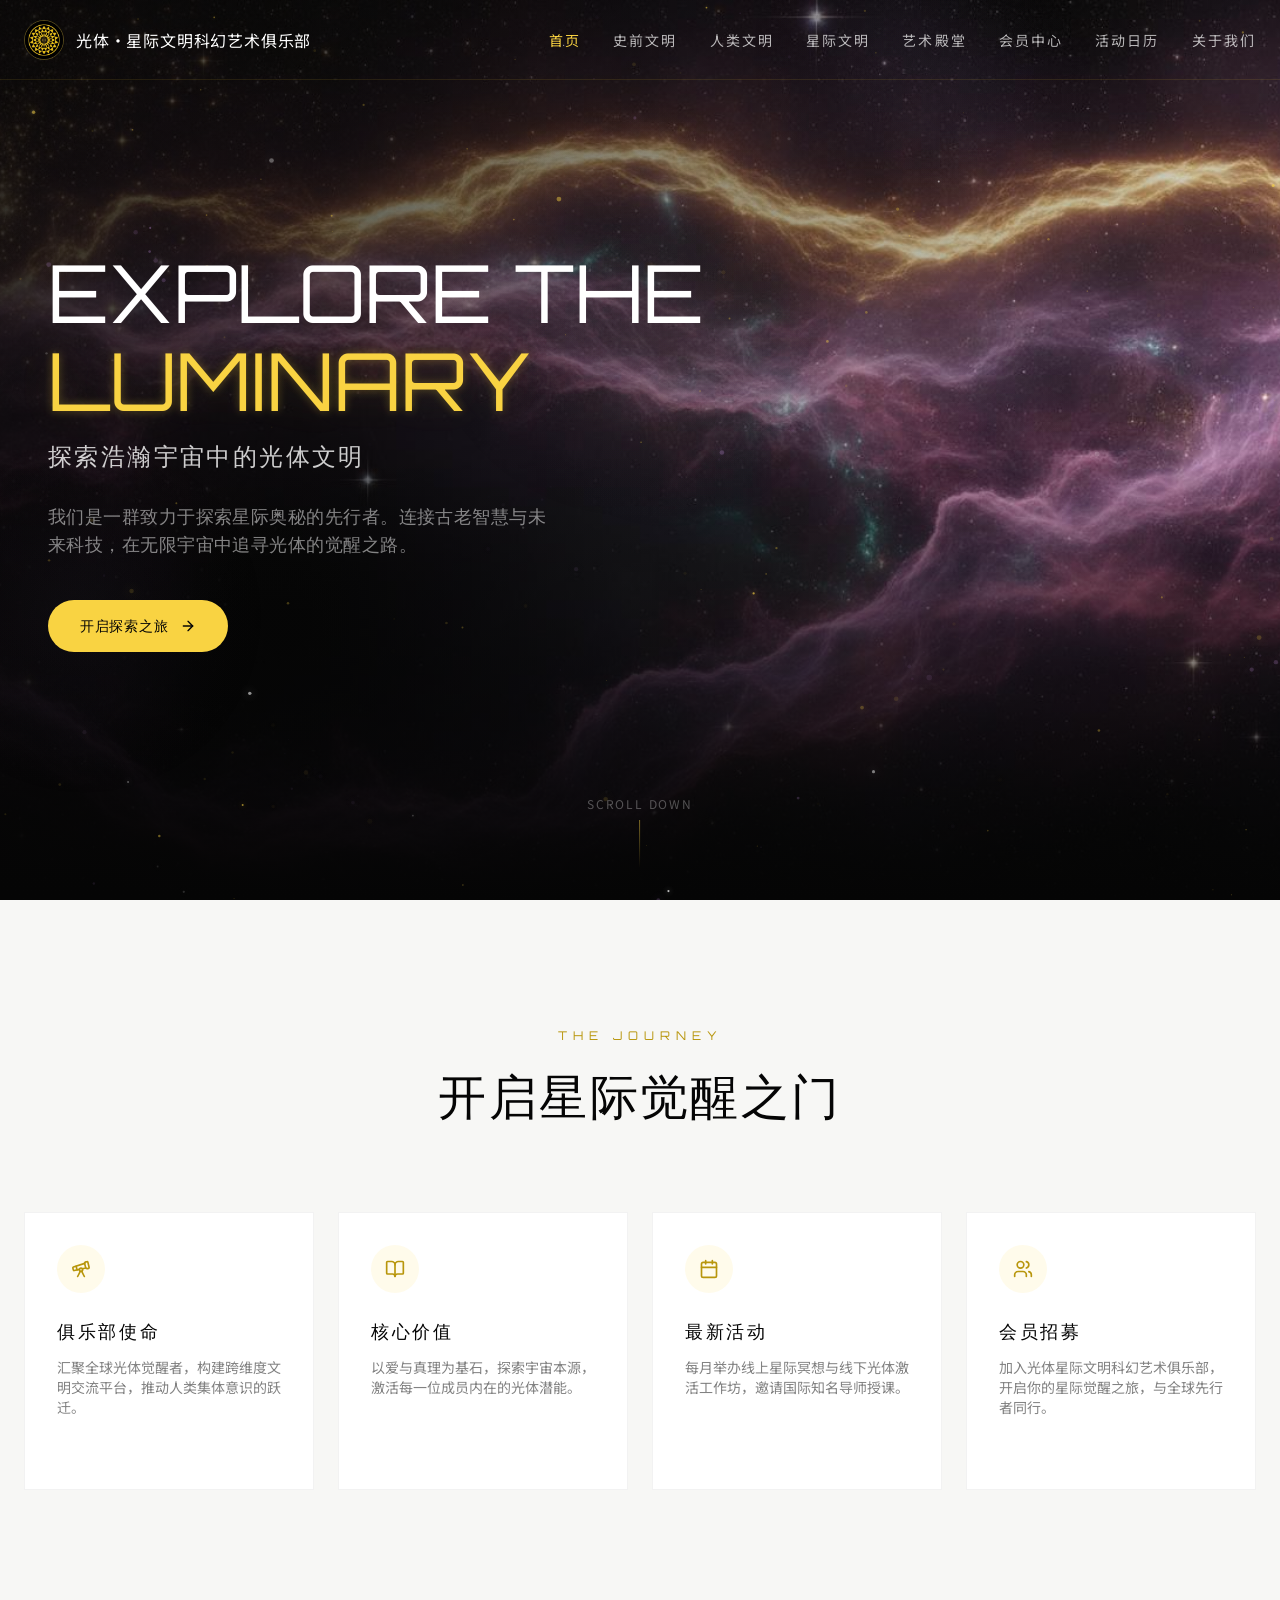
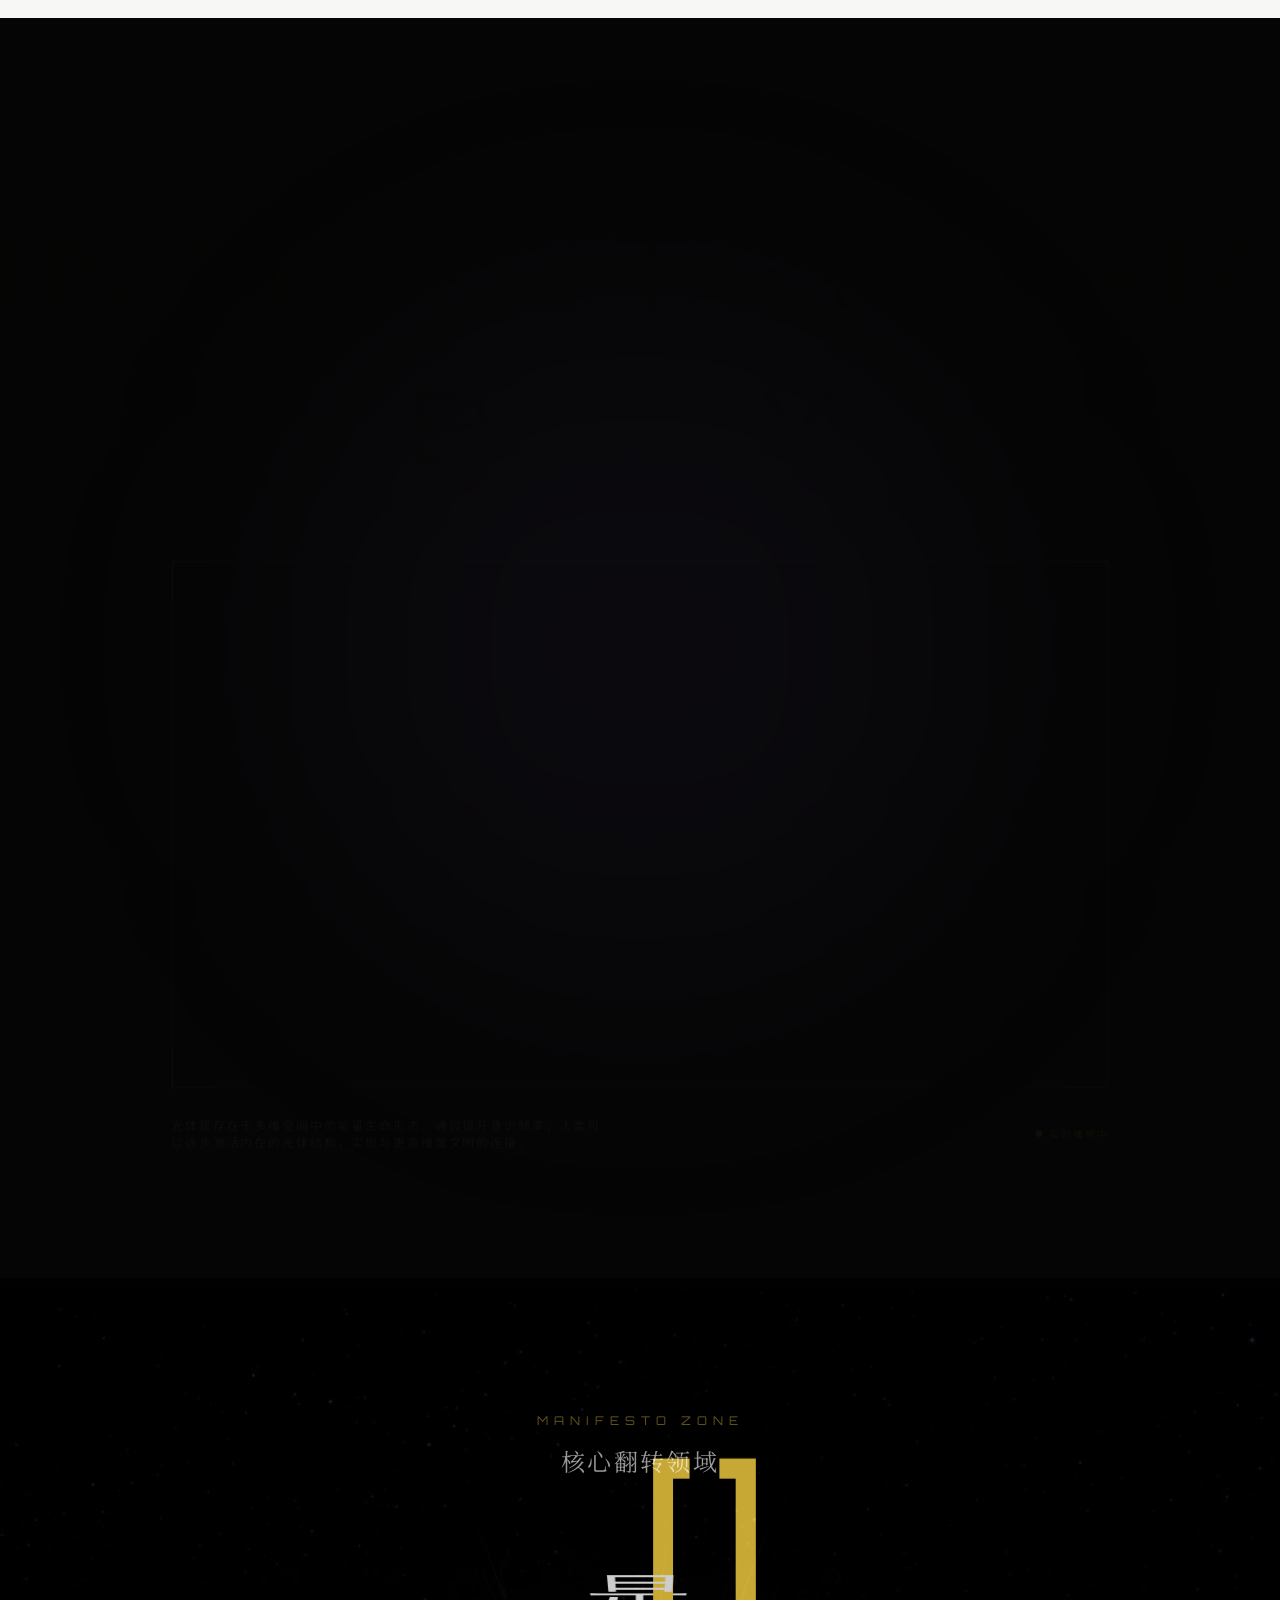
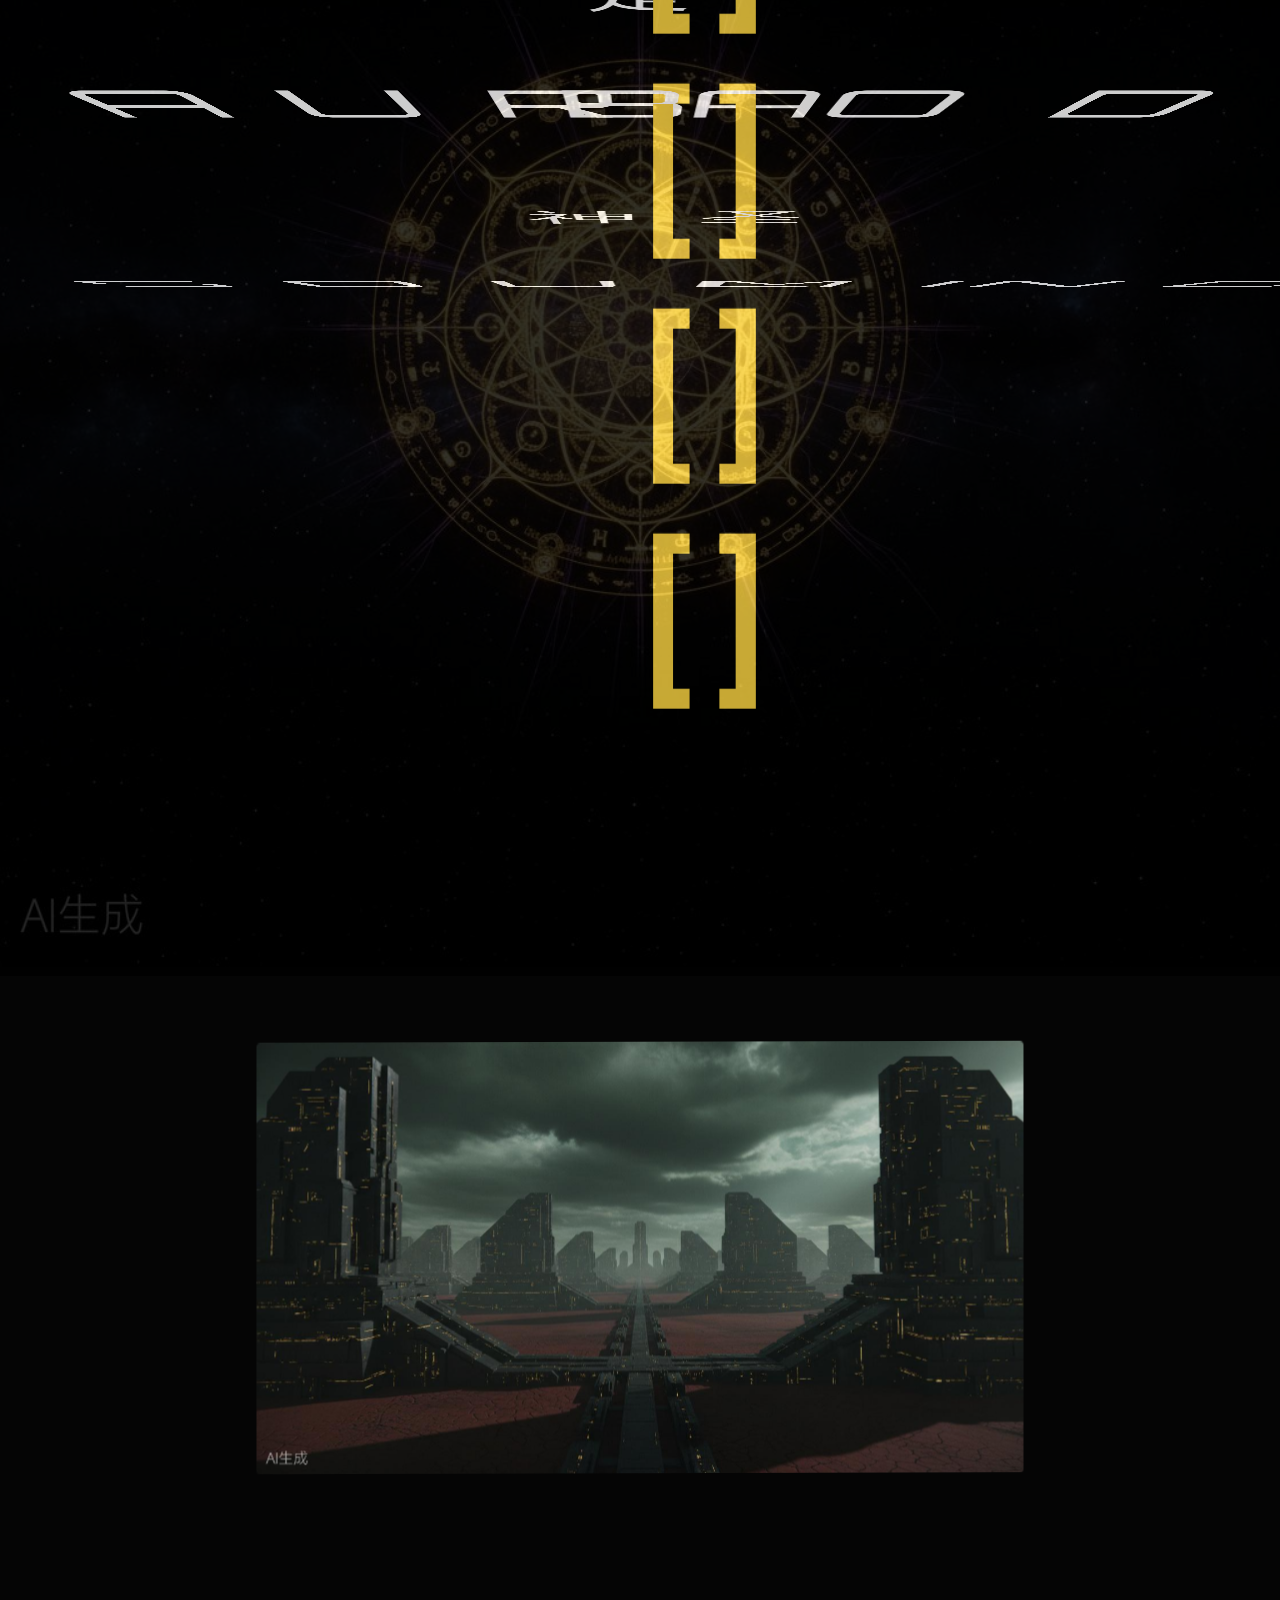
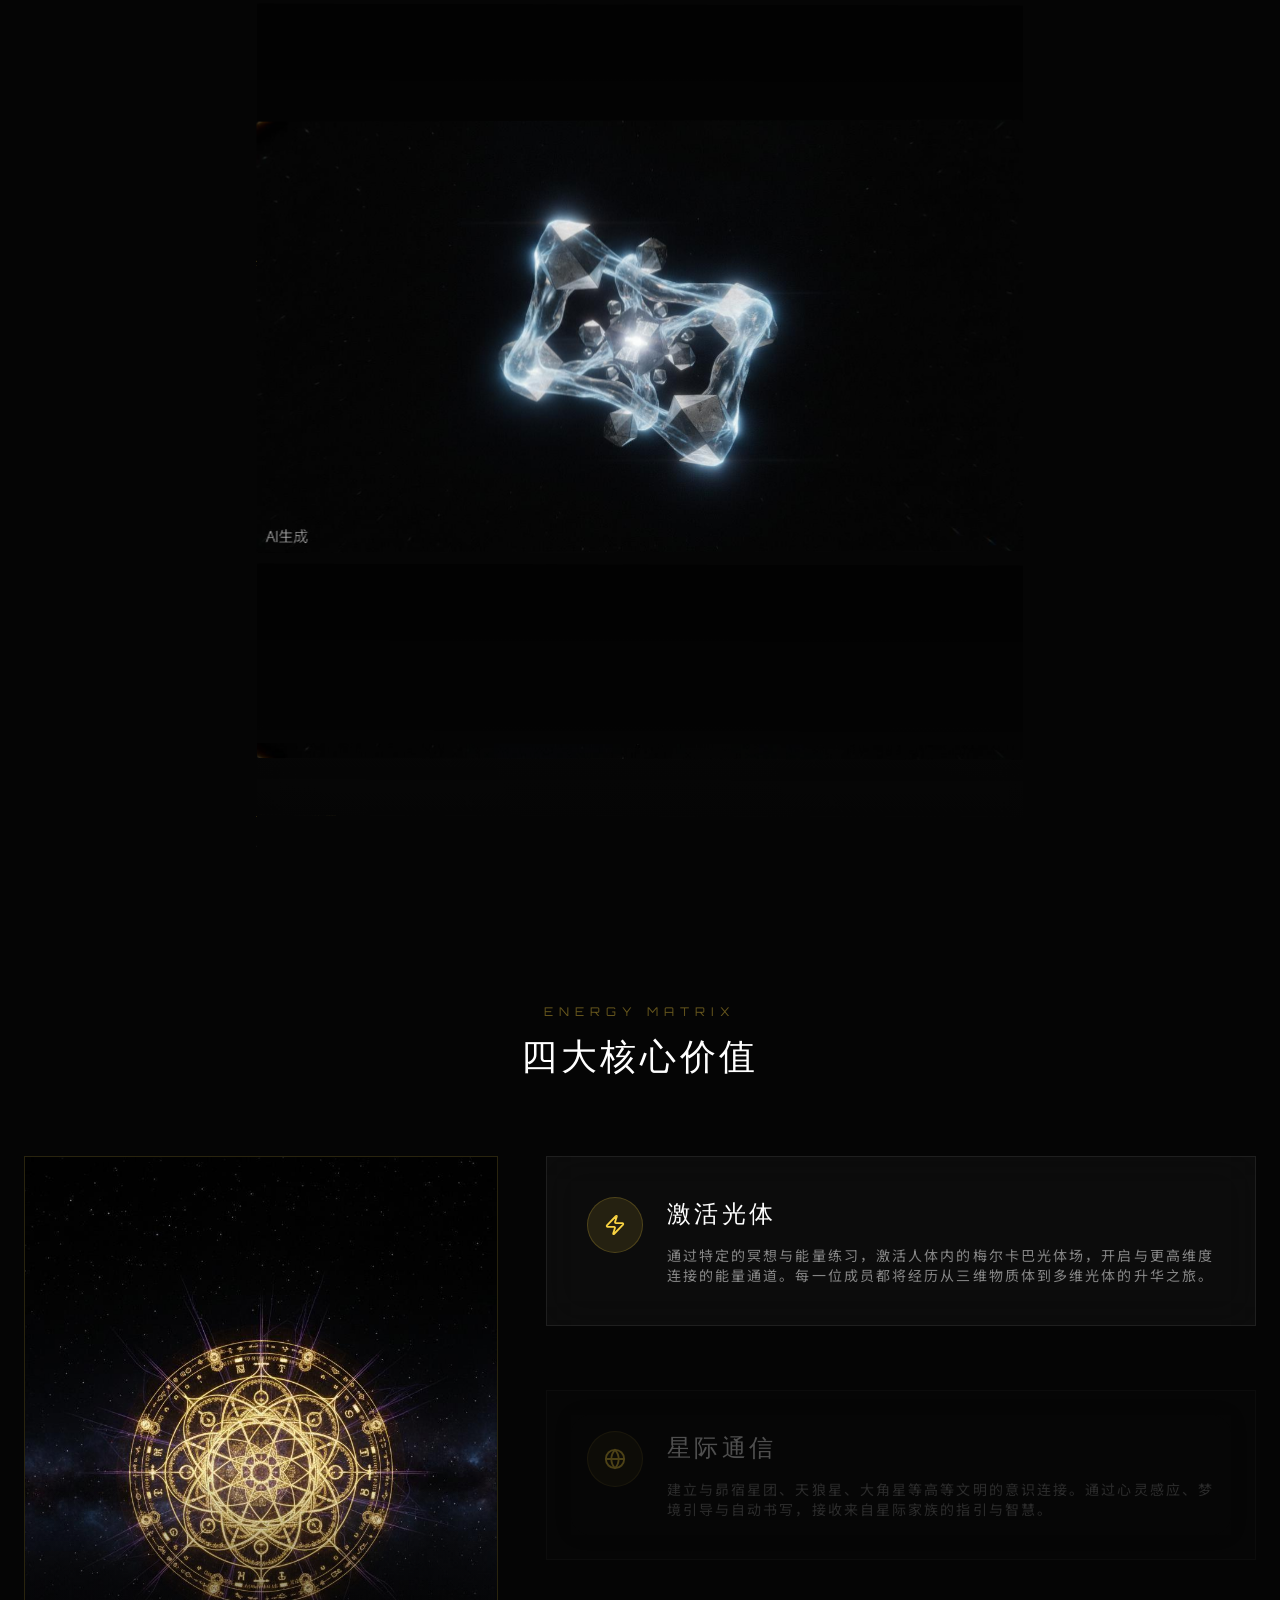
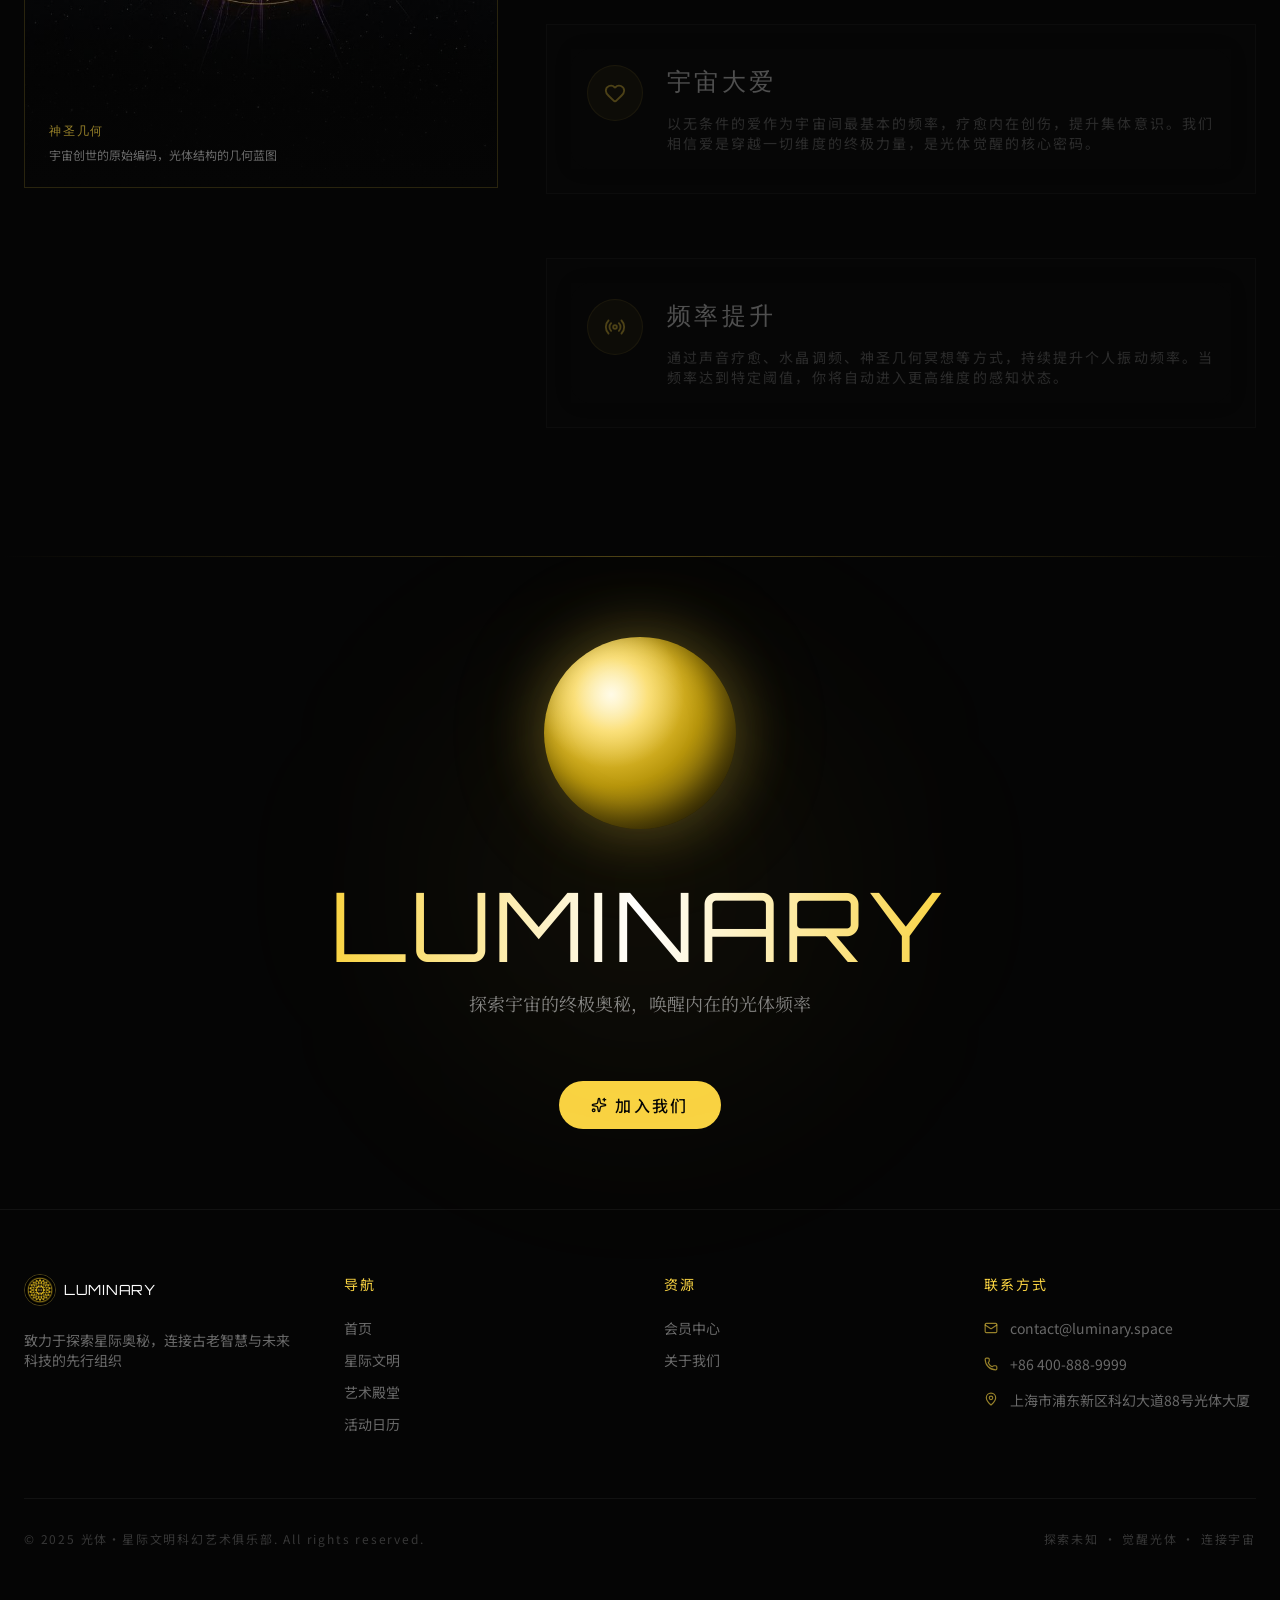
==== 光体星际文明科幻艺术俱乐部-单文件版.html @ 46bd372d "光体·星际文明科幻艺术俱乐部：Kimi 全量迁移 + hash 路由改造 - 从 kimi 站点迁移完整静态产物（index.html / assets / images / videos） - 路由" ====
<!DOCTYPE html>
<html lang="zh-CN">
<head>
<meta charset="UTF-8"/>
<meta name="viewport" content="width=device-width, initial-scale=1.0, maximum-scale=5.0, user-scalable=yes"/>
<meta name="theme-color" content="#050505"/>
<title>光体·星际文明科幻艺术俱乐部</title>
<link rel="icon" type="image/jpeg" href="[data-uri]"/>
<link rel="preconnect" href="https://fonts.loli.net"/>
<link rel="preconnect" href="https://gstatic.loli.net" crossorigin=""/>
<link href="https://fonts.loli.net/css2?family=Cutive+Mono&amp;family=Orbitron:wght@400;500;600;700;800;900&amp;family=Rajdhani:wght@300;400;500;600;700&amp;family=Noto+Sans+SC:wght@300;400;500;700&amp;family=Noto+Serif+SC:wght@400;600&amp;display=swap" rel="stylesheet"/>
<style>
*,:before,:after{--tw-border-spacing-x: 0;--tw-border-spacing-y: 0;--tw-translate-x: 0;--tw-translate-y: 0;--tw-rotate: 0;--tw-skew-x: 0;--tw-skew-y: 0;--tw-scale-x: 1;--tw-scale-y: 1;--tw-pan-x: ;--tw-pan-y: ;--tw-pinch-zoom: ;--tw-scroll-snap-strictness: proximity;--tw-gradient-from-position: ;--tw-gradient-via-position: ;--tw-gradient-to-position: ;--tw-ordinal: ;--tw-slashed-zero: ;--tw-numeric-figure: ;--tw-numeric-spacing: ;--tw-numeric-fraction: ;--tw-ring-inset: ;--tw-ring-offset-width: 0px;--tw-ring-offset-color: #fff;--tw-ring-color: rgb(59 130 246 / .5);--tw-ring-offset-shadow: 0 0 #0000;--tw-ring-shadow: 0 0 #0000;--tw-shadow: 0 0 #0000;--tw-shadow-colored: 0 0 #0000;--tw-blur: ;--tw-brightness: ;--tw-contrast: ;--tw-grayscale: ;--tw-hue-rotate: ;--tw-invert: ;--tw-saturate: ;--tw-sepia: ;--tw-drop-shadow: ;--tw-backdrop-blur: ;--tw-backdrop-brightness: ;--tw-backdrop-contrast: ;--tw-backdrop-grayscale: ;--tw-backdrop-hue-rotate: ;--tw-backdrop-invert: ;--tw-backdrop-opacity: ;--tw-backdrop-saturate: ;--tw-backdrop-sepia: ;--tw-contain-size: ;--tw-contain-layout: ;--tw-contain-paint: ;--tw-contain-style: }::backdrop{--tw-border-spacing-x: 0;--tw-border-spacing-y: 0;--tw-translate-x: 0;--tw-translate-y: 0;--tw-rotate: 0;--tw-skew-x: 0;--tw-skew-y: 0;--tw-scale-x: 1;--tw-scale-y: 1;--tw-pan-x: ;--tw-pan-y: ;--tw-pinch-zoom: ;--tw-scroll-snap-strictness: proximity;--tw-gradient-from-position: ;--tw-gradient-via-position: ;--tw-gradient-to-position: ;--tw-ordinal: ;--tw-slashed-zero: ;--tw-numeric-figure: ;--tw-numeric-spacing: ;--tw-numeric-fraction: ;--tw-ring-inset: ;--tw-ring-offset-width: 0px;--tw-ring-offset-color: #fff;--tw-ring-color: rgb(59 130 246 / .5);--tw-ring-offset-shadow: 0 0 #0000;--tw-ring-shadow: 0 0 #0000;--tw-shadow: 0 0 #0000;--tw-shadow-colored: 0 0 #0000;--tw-blur: ;--tw-brightness: ;--tw-contrast: ;--tw-grayscale: ;--tw-hue-rotate: ;--tw-invert: ;--tw-saturate: ;--tw-sepia: ;--tw-drop-shadow: ;--tw-backdrop-blur: ;--tw-backdrop-brightness: ;--tw-backdrop-contrast: ;--tw-backdrop-grayscale: ;--tw-backdrop-hue-rotate: ;--tw-backdrop-invert: ;--tw-backdrop-opacity: ;--tw-backdrop-saturate: ;--tw-backdrop-sepia: ;--tw-contain-size: ;--tw-contain-layout: ;--tw-contain-paint: ;--tw-contain-style: }*,:before,:after{box-sizing:border-box;border-width:0;border-style:solid;border-color:#e5e7eb}:before,:after{--tw-content: ""}html,:host{line-height:1.5;-webkit-text-size-adjust:100%;-moz-tab-size:4;-o-tab-size:4;tab-size:4;font-family:ui-sans-serif,system-ui,sans-serif,"Apple Color Emoji","Segoe UI Emoji",Segoe UI Symbol,"Noto Color Emoji";font-feature-settings:normal;font-variation-settings:normal;-webkit-tap-highlight-color:transparent}body{margin:0;line-height:inherit}hr{height:0;color:inherit;border-top-width:1px}abbr:where([title]){-webkit-text-decoration:underline dotted;text-decoration:underline dotted}h1,h2,h3,h4,h5,h6{font-size:inherit;font-weight:inherit}a{color:inherit;text-decoration:inherit}b,strong{font-weight:bolder}code,kbd,samp,pre{font-family:ui-monospace,SFMono-Regular,Menlo,Monaco,Consolas,Liberation Mono,Courier New,monospace;font-feature-settings:normal;font-variation-settings:normal;font-size:1em}small{font-size:80%}sub,sup{font-size:75%;line-height:0;position:relative;vertical-align:baseline}sub{bottom:-.25em}sup{top:-.5em}table{text-indent:0;border-color:inherit;border-collapse:collapse}button,input,optgroup,select,textarea{font-family:inherit;font-feature-settings:inherit;font-variation-settings:inherit;font-size:100%;font-weight:inherit;line-height:inherit;letter-spacing:inherit;color:inherit;margin:0;padding:0}button,select{text-transform:none}button,input:where([type=button]),input:where([type=reset]),input:where([type=submit]){-webkit-appearance:button;background-color:transparent;background-image:none}:-moz-focusring{outline:auto}:-moz-ui-invalid{box-shadow:none}progress{vertical-align:baseline}::-webkit-inner-spin-button,::-webkit-outer-spin-button{height:auto}[type=search]{-webkit-appearance:textfield;outline-offset:-2px}::-webkit-search-decoration{-webkit-appearance:none}::-webkit-file-upload-button{-webkit-appearance:button;font:inherit}summary{display:list-item}blockquote,dl,dd,h1,h2,h3,h4,h5,h6,hr,figure,p,pre{margin:0}fieldset{margin:0;padding:0}legend{padding:0}ol,ul,menu{list-style:none;margin:0;padding:0}dialog{padding:0}textarea{resize:vertical}input::-moz-placeholder,textarea::-moz-placeholder{opacity:1;color:#9ca3af}input::placeholder,textarea::placeholder{opacity:1;color:#9ca3af}button,[role=button]{cursor:pointer}:disabled{cursor:default}img,svg,video,canvas,audio,iframe,embed,object{display:block;vertical-align:middle}img,video{max-width:100%;height:auto}[hidden]:where(:not([hidden=until-found])){display:none}:root{--background: 0 0% 2%;--foreground: 0 0% 100%;--card: 0 0% 4%;--card-foreground: 0 0% 100%;--popover: 0 0% 4%;--popover-foreground: 0 0% 100%;--primary: 45 94% 62%;--primary-foreground: 0 0% 2%;--secondary: 240 4% 16%;--secondary-foreground: 0 0% 100%;--muted: 240 4% 16%;--muted-foreground: 0 0% 64%;--accent: 263 70% 76%;--accent-foreground: 0 0% 100%;--destructive: 0 84.2% 60.2%;--destructive-foreground: 0 0% 98%;--border: 45 94% 62% / .1;--input: 0 0% 15%;--ring: 45 94% 62%;--radius: .25rem;--font-orbitron: "Orbitron", sans-serif;--font-rajdhani: "Rajdhani", sans-serif;--font-cutive: "Cutive Mono", monospace;--font-noto: "Noto Sans SC", sans-serif;--font-noto-serif: "Noto Serif SC", serif}*{border-color:hsl(var(--border))}html{scroll-behavior:auto;overflow-x:hidden;width:100%}body{--tw-bg-opacity: 1;background-color:rgb(5 5 5 / var(--tw-bg-opacity, 1));--tw-text-opacity: 1;color:rgb(255 255 255 / var(--tw-text-opacity, 1));font-family:var(--font-noto);-webkit-font-smoothing:antialiased;-moz-osx-font-smoothing:grayscale;overflow-x:hidden;width:100%;min-width:320px}#root{width:100%;overflow-x:hidden}.\!container{width:100%!important}.container{width:100%}@media(min-width:640px){.\!container{max-width:640px!important}.container{max-width:640px}}@media(min-width:768px){.\!container{max-width:768px!important}.container{max-width:768px}}@media(min-width:1024px){.\!container{max-width:1024px!important}.container{max-width:1024px}}@media(min-width:1280px){.\!container{max-width:1280px!important}.container{max-width:1280px}}@media(min-width:1536px){.\!container{max-width:1536px!important}.container{max-width:1536px}}.font-orbitron{font-family:var(--font-orbitron)}.font-rajdhani{font-family:var(--font-rajdhani)}.font-serif-cn{font-family:var(--font-noto-serif)}.glass-panel{backdrop-filter:blur(20px);-webkit-backdrop-filter:blur(20px);background:#ffffff08;border:1px solid rgba(255,255,255,.08)}.gold-border{border:1px solid rgba(249,211,66,.15)}.morph-wrapper{height:100vh;display:flex;justify-content:center;overflow:auto;perspective:1000px;background:#010101}.morph-container{position:relative;height:100%;display:flex;justify-content:center;align-items:center;gap:2rem;transform-style:preserve-3d}.morph-column{display:flex;flex-direction:column;font-size:18vh;line-height:.9;font-family:var(--font-orbitron);text-transform:uppercase;color:#fff;transform-style:preserve-3d}.morph-column-center{width:40vw;text-align:center;height:100%;display:flex;justify-content:center;align-items:center}.morph-item{transform-style:preserve-3d;position:relative}.flip-target{display:flex;justify-content:center;align-items:center;transform-style:preserve-3d;position:relative}.fixed-bracket{position:absolute;width:100%;display:flex;justify-content:space-between;font-size:1.5em;color:#f9d342;top:50%;transform:translateY(-50%);pointer-events:none;padding:0 .2em}.morph-word{display:flex;justify-content:center;align-items:center;transform-style:preserve-3d}.char-main,.char-rearrange{display:inline-block;backface-visibility:hidden;transform-style:preserve-3d}.flip-state-1 .char-rearrange,.flip-state-2 .char-main{opacity:0}.reflection-section{background-color:#050505;min-height:100vh;display:flex;flex-direction:column;align-items:center;padding:15vh 0;color:#fff;overflow:hidden}.reflection-img{width:60vw;aspect-ratio:16/9;background-size:cover;background-position:center;will-change:transform;border-radius:4px}.reflection-group{position:relative;display:grid;place-items:center;transform-style:preserve-3d}.reflection-group .content{transform:rotateX(-3deg) rotateY(3deg)}.reflection-group .\!content{transform:rotateX(-3deg) rotateY(3deg)!important}.reflection-wrap{transform:scaleY(-1) rotateX(-3deg) rotateY(3deg);position:absolute;overflow:hidden;top:100%;left:0}.reflection-wrap:before,.reflection-wrap:after{content:"";position:absolute;right:0;left:0;height:20vh;background:#050505;z-index:10;pointer-events:none}.reflection-wrap:before{top:0}.reflection-wrap:after{bottom:0}.reflection-gradient{position:absolute;inset:0;z-index:20;pointer-events:none;background-image:linear-gradient(0deg,rgba(5,5,5,.8),rgba(5,5,5,.4) 40%,transparent 60%);mix-blend-mode:overlay}.sr-only{position:absolute;width:1px;height:1px;padding:0;margin:-1px;overflow:hidden;clip:rect(0,0,0,0);white-space:nowrap;border-width:0}.pointer-events-none{pointer-events:none}.visible{visibility:visible}.invisible{visibility:hidden}.static{position:static}.fixed{position:fixed}.absolute{position:absolute}.relative{position:relative}.inset-0{inset:0}.inset-x-0{left:0;right:0}.inset-y-0{top:0;bottom:0}.-bottom-12{bottom:-3rem}.-left-12{left:-3rem}.-right-12{right:-3rem}.-top-12{top:-3rem}.bottom-0{bottom:0}.bottom-6{bottom:1.5rem}.left-0{left:0}.left-1\/2{left:50%}.left-2{left:.5rem}.left-6{left:1.5rem}.left-\[20\%\]{left:20%}.left-\[50\%\]{left:50%}.left-\[60\%\]{left:60%}.right-0{right:0}.right-1{right:.25rem}.right-2{right:.5rem}.right-3{right:.75rem}.right-4{right:1rem}.right-6{right:1.5rem}.right-\[25\%\]{right:25%}.top-0{top:0}.top-1\.5{top:.375rem}.top-1\/2{top:50%}.top-16{top:4rem}.top-3\.5{top:.875rem}.top-4{top:1rem}.top-\[1px\]{top:1px}.top-\[50\%\]{top:50%}.top-\[60\%\]{top:60%}.top-full{top:100%}.isolate{isolation:isolate}.z-0{z-index:0}.z-10{z-index:10}.z-20{z-index:20}.z-30{z-index:30}.z-50{z-index:50}.z-\[1\]{z-index:1}.order-first{order:-9999}.order-last{order:9999}.col-start-2{grid-column-start:2}.row-span-2{grid-row:span 2 / span 2}.row-start-1{grid-row-start:1}.\!m-0{margin:0!important}.-mx-1{margin-left:-.25rem;margin-right:-.25rem}.-my-2{margin-top:-.5rem;margin-bottom:-.5rem}.mx-2{margin-left:.5rem;margin-right:.5rem}.mx-3\.5{margin-left:.875rem;margin-right:.875rem}.mx-auto{margin-left:auto;margin-right:auto}.my-0{margin-top:0;margin-bottom:0}.my-0\.5{margin-top:.125rem;margin-bottom:.125rem}.my-1{margin-top:.25rem;margin-bottom:.25rem}.-ml-4{margin-left:-1rem}.-mt-4{margin-top:-1rem}.mb-1{margin-bottom:.25rem}.mb-10{margin-bottom:2.5rem}.mb-12{margin-bottom:3rem}.mb-16{margin-bottom:4rem}.mb-2{margin-bottom:.5rem}.mb-24{margin-bottom:6rem}.mb-3{margin-bottom:.75rem}.mb-4{margin-bottom:1rem}.mb-5{margin-bottom:1.25rem}.mb-6{margin-bottom:1.5rem}.mb-8{margin-bottom:2rem}.ml-1{margin-left:.25rem}.ml-4{margin-left:1rem}.ml-auto{margin-left:auto}.mt-0\.5{margin-top:.125rem}.mt-1{margin-top:.25rem}.mt-1\.5{margin-top:.375rem}.mt-10{margin-top:2.5rem}.mt-2{margin-top:.5rem}.mt-3{margin-top:.75rem}.mt-4{margin-top:1rem}.mt-6{margin-top:1.5rem}.mt-auto{margin-top:auto}.line-clamp-1{overflow:hidden;display:-webkit-box;-webkit-box-orient:vertical;-webkit-line-clamp:1}.line-clamp-2{overflow:hidden;display:-webkit-box;-webkit-box-orient:vertical;-webkit-line-clamp:2}.block{display:block}.flex{display:flex}.inline-flex{display:inline-flex}.table{display:table}.table-caption{display:table-caption}.table-cell{display:table-cell}.table-row{display:table-row}.grid{display:grid}.hidden{display:none}.aspect-\[3\/4\]{aspect-ratio:3/4}.aspect-\[4\/3\]{aspect-ratio:4/3}.aspect-square{aspect-ratio:1 / 1}.aspect-video{aspect-ratio:16 / 9}.size-10{width:2.5rem;height:2.5rem}.size-2{width:.5rem;height:.5rem}.size-2\.5{width:.625rem;height:.625rem}.size-3{width:.75rem;height:.75rem}.size-3\.5{width:.875rem;height:.875rem}.size-4{width:1rem;height:1rem}.size-6{width:1.5rem;height:1.5rem}.size-7{width:1.75rem;height:1.75rem}.size-8{width:2rem;height:2rem}.size-9{width:2.25rem;height:2.25rem}.size-auto{width:auto;height:auto}.size-full{width:100%;height:100%}.h-1\.5{height:.375rem}.h-10{height:2.5rem}.h-12{height:3rem}.h-14{height:3.5rem}.h-16{height:4rem}.h-2{height:.5rem}.h-2\.5{height:.625rem}.h-32{height:8rem}.h-4{height:1rem}.h-5{height:1.25rem}.h-6{height:1.5rem}.h-7{height:1.75rem}.h-8{height:2rem}.h-9{height:2.25rem}.h-\[1\.15rem\]{height:1.15rem}.h-\[100dvh\]{height:100dvh}.h-\[250px\]{height:250px}.h-\[400px\]{height:400px}.h-\[calc\(100\%-1px\)\]{height:calc(100% - 1px)}.h-\[var\(--radix-navigation-menu-viewport-height\)\]{height:var(--radix-navigation-menu-viewport-height)}.h-\[var\(--radix-select-trigger-height\)\]{height:var(--radix-select-trigger-height)}.h-auto{height:auto}.h-full{height:100%}.h-px{height:1px}.h-svh{height:100svh}.max-h-\[300px\]{max-height:300px}.max-h-\[70vh\]{max-height:70vh}.min-h-0{min-height:0px}.min-h-16{min-height:4rem}.min-h-4{min-height:1rem}.min-h-\[50vh\]{min-height:50vh}.min-h-\[600px\]{min-height:600px}.min-h-\[60vh\]{min-height:60vh}.min-h-\[70vh\]{min-height:70vh}.min-h-\[80vh\]{min-height:80vh}.min-h-screen{min-height:100vh}.min-h-svh{min-height:100svh}.w-0{width:0px}.w-1{width:.25rem}.w-10{width:2.5rem}.w-12{width:3rem}.w-14{width:3.5rem}.w-2{width:.5rem}.w-2\.5{width:.625rem}.w-3{width:.75rem}.w-3\/4{width:75%}.w-32{width:8rem}.w-4{width:1rem}.w-5{width:1.25rem}.w-64{width:16rem}.w-7{width:1.75rem}.w-72{width:18rem}.w-8{width:2rem}.w-9{width:2.25rem}.w-\[100px\]{width:100px}.w-\[250px\]{width:250px}.w-\[400px\]{width:400px}.w-\[90vw\]{width:90vw}.w-auto{width:auto}.w-fit{width:-moz-fit-content;width:fit-content}.w-full{width:100%}.w-max{width:-moz-max-content;width:max-content}.w-px{width:1px}.min-w-0{min-width:0px}.min-w-10{min-width:2.5rem}.min-w-5{min-width:1.25rem}.min-w-8{min-width:2rem}.min-w-9{min-width:2.25rem}.min-w-\[12rem\]{min-width:12rem}.min-w-\[8rem\]{min-width:8rem}.min-w-\[var\(--radix-select-trigger-width\)\]{min-width:var(--radix-select-trigger-width)}.max-w-2xl{max-width:42rem}.max-w-3xl{max-width:48rem}.max-w-4xl{max-width:56rem}.max-w-\[1100px\]{max-width:1100px}.max-w-\[1440px\]{max-width:1440px}.max-w-\[calc\(100\%-2rem\)\]{max-width:calc(100% - 2rem)}.max-w-lg{max-width:32rem}.max-w-max{max-width:-moz-max-content;max-width:max-content}.max-w-md{max-width:28rem}.max-w-sm{max-width:24rem}.max-w-xl{max-width:36rem}.flex-1{flex:1 1 0%}.flex-shrink-0,.shrink-0{flex-shrink:0}.grow{flex-grow:1}.grow-0{flex-grow:0}.basis-full{flex-basis:100%}.caption-bottom{caption-side:bottom}.border-collapse{border-collapse:collapse}.-translate-x-1\/2{--tw-translate-x: -50%;transform:translate(var(--tw-translate-x),var(--tw-translate-y)) rotate(var(--tw-rotate)) skew(var(--tw-skew-x)) skewY(var(--tw-skew-y)) scaleX(var(--tw-scale-x)) scaleY(var(--tw-scale-y))}.-translate-x-px{--tw-translate-x: -1px;transform:translate(var(--tw-translate-x),var(--tw-translate-y)) rotate(var(--tw-rotate)) skew(var(--tw-skew-x)) skewY(var(--tw-skew-y)) scaleX(var(--tw-scale-x)) scaleY(var(--tw-scale-y))}.-translate-y-1\/2{--tw-translate-y: -50%;transform:translate(var(--tw-translate-x),var(--tw-translate-y)) rotate(var(--tw-rotate)) skew(var(--tw-skew-x)) skewY(var(--tw-skew-y)) scaleX(var(--tw-scale-x)) scaleY(var(--tw-scale-y))}.translate-x-\[-50\%\]{--tw-translate-x: -50%;transform:translate(var(--tw-translate-x),var(--tw-translate-y)) rotate(var(--tw-rotate)) skew(var(--tw-skew-x)) skewY(var(--tw-skew-y)) scaleX(var(--tw-scale-x)) scaleY(var(--tw-scale-y))}.translate-x-px{--tw-translate-x: 1px;transform:translate(var(--tw-translate-x),var(--tw-translate-y)) rotate(var(--tw-rotate)) skew(var(--tw-skew-x)) skewY(var(--tw-skew-y)) scaleX(var(--tw-scale-x)) scaleY(var(--tw-scale-y))}.translate-y-0\.5{--tw-translate-y: .125rem;transform:translate(var(--tw-translate-x),var(--tw-translate-y)) rotate(var(--tw-rotate)) skew(var(--tw-skew-x)) skewY(var(--tw-skew-y)) scaleX(var(--tw-scale-x)) scaleY(var(--tw-scale-y))}.translate-y-\[-50\%\]{--tw-translate-y: -50%;transform:translate(var(--tw-translate-x),var(--tw-translate-y)) rotate(var(--tw-rotate)) skew(var(--tw-skew-x)) skewY(var(--tw-skew-y)) scaleX(var(--tw-scale-x)) scaleY(var(--tw-scale-y))}.translate-y-\[calc\(-50\%_-_2px\)\]{--tw-translate-y: calc(-50% - 2px) ;transform:translate(var(--tw-translate-x),var(--tw-translate-y)) rotate(var(--tw-rotate)) skew(var(--tw-skew-x)) skewY(var(--tw-skew-y)) scaleX(var(--tw-scale-x)) scaleY(var(--tw-scale-y))}.rotate-45{--tw-rotate: 45deg;transform:translate(var(--tw-translate-x),var(--tw-translate-y)) rotate(var(--tw-rotate)) skew(var(--tw-skew-x)) skewY(var(--tw-skew-y)) scaleX(var(--tw-scale-x)) scaleY(var(--tw-scale-y))}.rotate-90{--tw-rotate: 90deg;transform:translate(var(--tw-translate-x),var(--tw-translate-y)) rotate(var(--tw-rotate)) skew(var(--tw-skew-x)) skewY(var(--tw-skew-y)) scaleX(var(--tw-scale-x)) scaleY(var(--tw-scale-y))}.transform{transform:translate(var(--tw-translate-x),var(--tw-translate-y)) rotate(var(--tw-rotate)) skew(var(--tw-skew-x)) skewY(var(--tw-skew-y)) scaleX(var(--tw-scale-x)) scaleY(var(--tw-scale-y))}@keyframes caret-blink{0%,70%,to{opacity:1}20%,50%{opacity:0}}.animate-caret-blink{animation:caret-blink 1.25s ease-out infinite}@keyframes pulse{50%{opacity:.5}}.animate-pulse{animation:pulse 2s cubic-bezier(.4,0,.6,1) infinite}@keyframes spin{to{transform:rotate(360deg)}}.animate-spin{animation:spin 1s linear infinite}.cursor-default{cursor:default}.cursor-pointer{cursor:pointer}.cursor-text{cursor:text}.touch-none{touch-action:none}.select-none{-webkit-user-select:none;-moz-user-select:none;user-select:none}.resize-none{resize:none}.resize{resize:both}.scroll-my-1{scroll-margin-top:.25rem;scroll-margin-bottom:.25rem}.scroll-py-1{scroll-padding-top:.25rem;scroll-padding-bottom:.25rem}.list-disc{list-style-type:disc}.list-none{list-style-type:none}.auto-rows-min{grid-auto-rows:min-content}.grid-cols-1{grid-template-columns:repeat(1,minmax(0,1fr))}.grid-cols-2{grid-template-columns:repeat(2,minmax(0,1fr))}.grid-cols-\[0_1fr\]{grid-template-columns:0 1fr}.grid-rows-\[auto_auto\]{grid-template-rows:auto auto}.flex-row{flex-direction:row}.flex-col{flex-direction:column}.flex-col-reverse{flex-direction:column-reverse}.flex-wrap{flex-wrap:wrap}.place-content-center{place-content:center}.items-start{align-items:flex-start}.items-end{align-items:flex-end}.items-center{align-items:center}.items-baseline{align-items:baseline}.items-stretch{align-items:stretch}.justify-start{justify-content:flex-start}.justify-center{justify-content:center}.justify-between{justify-content:space-between}.justify-items-start{justify-items:start}.gap-0\.5{gap:.125rem}.gap-1{gap:.25rem}.gap-1\.5{gap:.375rem}.gap-10{gap:2.5rem}.gap-12{gap:3rem}.gap-2{gap:.5rem}.gap-2\.5{gap:.625rem}.gap-3{gap:.75rem}.gap-4{gap:1rem}.gap-6{gap:1.5rem}.gap-7{gap:1.75rem}.gap-8{gap:2rem}.gap-\[--spacing\(var\(--gap\)\)\]{gap:var(--spacing(var(--gap)))}.gap-y-0\.5{row-gap:.125rem}.space-y-16>:not([hidden])~:not([hidden]){--tw-space-y-reverse: 0;margin-top:calc(4rem * calc(1 - var(--tw-space-y-reverse)));margin-bottom:calc(4rem * var(--tw-space-y-reverse))}.space-y-3>:not([hidden])~:not([hidden]){--tw-space-y-reverse: 0;margin-top:calc(.75rem * calc(1 - var(--tw-space-y-reverse)));margin-bottom:calc(.75rem * var(--tw-space-y-reverse))}.space-y-4>:not([hidden])~:not([hidden]){--tw-space-y-reverse: 0;margin-top:calc(1rem * calc(1 - var(--tw-space-y-reverse)));margin-bottom:calc(1rem * var(--tw-space-y-reverse))}.space-y-8>:not([hidden])~:not([hidden]){--tw-space-y-reverse: 0;margin-top:calc(2rem * calc(1 - var(--tw-space-y-reverse)));margin-bottom:calc(2rem * var(--tw-space-y-reverse))}.self-start{align-self:flex-start}.self-stretch{align-self:stretch}.justify-self-end{justify-self:end}.overflow-auto{overflow:auto}.overflow-hidden{overflow:hidden}.overflow-x-auto{overflow-x:auto}.overflow-y-auto{overflow-y:auto}.overflow-x-hidden{overflow-x:hidden}.whitespace-nowrap{white-space:nowrap}.text-balance{text-wrap:balance}.break-words{overflow-wrap:break-word}.rounded-\[2px\]{border-radius:2px}.rounded-\[4px\]{border-radius:4px}.rounded-\[calc\(var\(--radius\)-5px\)\]{border-radius:calc(var(--radius) - 5px)}.rounded-\[inherit\]{border-radius:inherit}.rounded-full{border-radius:9999px}.rounded-lg{border-radius:var(--radius)}.rounded-md{border-radius:calc(var(--radius) - 2px)}.rounded-none{border-radius:0}.rounded-sm{border-radius:calc(var(--radius) - 4px)}.rounded-xl{border-radius:calc(var(--radius) + 4px)}.rounded-xs{border-radius:calc(var(--radius) - 6px)}.rounded-l-md{border-top-left-radius:calc(var(--radius) - 2px);border-bottom-left-radius:calc(var(--radius) - 2px)}.rounded-r-md{border-top-right-radius:calc(var(--radius) - 2px);border-bottom-right-radius:calc(var(--radius) - 2px)}.rounded-tl-sm{border-top-left-radius:calc(var(--radius) - 4px)}.border{border-width:1px}.border-0{border-width:0px}.border-\[1\.5px\]{border-width:1.5px}.border-y{border-top-width:1px;border-bottom-width:1px}.border-b{border-bottom-width:1px}.border-l{border-left-width:1px}.border-r{border-right-width:1px}.border-t{border-top-width:1px}.border-dashed{border-style:dashed}.border-\[\#050505\]\/10{border-color:#0505051a}.border-\[\#050505\]\/5{border-color:#0505050d}.border-\[\#A78BFA\]\/20{border-color:#a78bfa33}.border-\[\#F9D342\]\/10{border-color:#f9d3421a}.border-\[\#F9D342\]\/20{border-color:#f9d34233}.border-\[\#F9D342\]\/30{border-color:#f9d3424d}.border-\[\#F9D342\]\/40{border-color:#f9d34266}.border-border{border-color:hsl(var(--border))}.border-border\/50{border-color:hsl(var(--border) / .5)}.border-green-500\/20{border-color:#22c55e33}.border-input{border-color:hsl(var(--input))}.border-primary{border-color:hsl(var(--primary))}.border-sidebar-border{border-color:hsl(var(--sidebar-border))}.border-transparent{border-color:transparent}.border-white\/10{border-color:#ffffff1a}.border-white\/20{border-color:#fff3}.border-white\/5{border-color:#ffffff0d}.border-l-transparent{border-left-color:transparent}.border-t-transparent{border-top-color:transparent}.bg-\[\#050505\]{--tw-bg-opacity: 1;background-color:rgb(5 5 5 / var(--tw-bg-opacity, 1))}.bg-\[\#050505\]\/5{background-color:#0505050d}.bg-\[\#050505\]\/80{background-color:#050505cc}.bg-\[\#050505\]\/95{background-color:#050505f2}.bg-\[\#A78BFA\]\/10{background-color:#a78bfa1a}.bg-\[\#A78BFA\]\/5{background-color:#a78bfa0d}.bg-\[\#F9D342\]{--tw-bg-opacity: 1;background-color:rgb(249 211 66 / var(--tw-bg-opacity, 1))}.bg-\[\#F9D342\]\/10{background-color:#f9d3421a}.bg-\[\#F9D342\]\/5{background-color:#f9d3420d}.bg-\[\#F9D342\]\/60{background-color:#f9d34299}.bg-accent{background-color:hsl(var(--accent))}.bg-background{background-color:hsl(var(--background))}.bg-black\/50{background-color:#00000080}.bg-border{background-color:hsl(var(--border))}.bg-card{background-color:hsl(var(--card))}.bg-destructive{--tw-bg-opacity: 1;background-color:hsl(var(--destructive) / var(--tw-bg-opacity, 1))}.bg-foreground{background-color:hsl(var(--foreground))}.bg-green-500\/10{background-color:#22c55e1a}.bg-input{background-color:hsl(var(--input))}.bg-muted{background-color:hsl(var(--muted))}.bg-muted\/50{background-color:hsl(var(--muted) / .5)}.bg-popover{background-color:hsl(var(--popover))}.bg-primary{background-color:hsl(var(--primary))}.bg-primary\/20{background-color:hsl(var(--primary) / .2)}.bg-secondary{background-color:hsl(var(--secondary))}.bg-sidebar{background-color:hsl(var(--sidebar-background))}.bg-sidebar-border{background-color:hsl(var(--sidebar-border))}.bg-transparent{background-color:transparent}.bg-white{--tw-bg-opacity: 1;background-color:rgb(255 255 255 / var(--tw-bg-opacity, 1))}.bg-white\/5{background-color:#ffffff0d}.bg-white\/\[0\.02\]{background-color:#ffffff05}.bg-gradient-to-b{background-image:linear-gradient(to bottom,var(--tw-gradient-stops))}.bg-gradient-to-br{background-image:linear-gradient(to bottom right,var(--tw-gradient-stops))}.bg-gradient-to-r{background-image:linear-gradient(to right,var(--tw-gradient-stops))}.bg-gradient-to-t{background-image:linear-gradient(to top,var(--tw-gradient-stops))}.from-\[\#050505\]{--tw-gradient-from: #050505 var(--tw-gradient-from-position);--tw-gradient-to: rgb(5 5 5 / 0) var(--tw-gradient-to-position);--tw-gradient-stops: var(--tw-gradient-from), var(--tw-gradient-to)}.from-\[\#050505\]\/50{--tw-gradient-from: rgb(5 5 5 / .5) var(--tw-gradient-from-position);--tw-gradient-to: rgb(5 5 5 / 0) var(--tw-gradient-to-position);--tw-gradient-stops: var(--tw-gradient-from), var(--tw-gradient-to)}.from-\[\#050505\]\/80{--tw-gradient-from: rgb(5 5 5 / .8) var(--tw-gradient-from-position);--tw-gradient-to: rgb(5 5 5 / 0) var(--tw-gradient-to-position);--tw-gradient-stops: var(--tw-gradient-from), var(--tw-gradient-to)}.from-\[\#F9D342\]\/20{--tw-gradient-from: rgb(249 211 66 / .2) var(--tw-gradient-from-position);--tw-gradient-to: rgb(249 211 66 / 0) var(--tw-gradient-to-position);--tw-gradient-stops: var(--tw-gradient-from), var(--tw-gradient-to)}.from-\[\#F9D342\]\/50{--tw-gradient-from: rgb(249 211 66 / .5) var(--tw-gradient-from-position);--tw-gradient-to: rgb(249 211 66 / 0) var(--tw-gradient-to-position);--tw-gradient-stops: var(--tw-gradient-from), var(--tw-gradient-to)}.from-transparent{--tw-gradient-from: transparent var(--tw-gradient-from-position);--tw-gradient-to: rgb(0 0 0 / 0) var(--tw-gradient-to-position);--tw-gradient-stops: var(--tw-gradient-from), var(--tw-gradient-to)}.via-\[\#050505\]\/20{--tw-gradient-to: rgb(5 5 5 / 0) var(--tw-gradient-to-position);--tw-gradient-stops: var(--tw-gradient-from), rgb(5 5 5 / .2) var(--tw-gradient-via-position), var(--tw-gradient-to)}.via-\[\#050505\]\/35{--tw-gradient-to: rgb(5 5 5 / 0) var(--tw-gradient-to-position);--tw-gradient-stops: var(--tw-gradient-from), rgb(5 5 5 / .35) var(--tw-gradient-via-position), var(--tw-gradient-to)}.via-\[\#050505\]\/70{--tw-gradient-to: rgb(5 5 5 / 0) var(--tw-gradient-to-position);--tw-gradient-stops: var(--tw-gradient-from), rgb(5 5 5 / .7) var(--tw-gradient-via-position), var(--tw-gradient-to)}.via-\[\#050505\]\/80{--tw-gradient-to: rgb(5 5 5 / 0) var(--tw-gradient-to-position);--tw-gradient-stops: var(--tw-gradient-from), rgb(5 5 5 / .8) var(--tw-gradient-via-position), var(--tw-gradient-to)}.via-\[\#F9D342\]\/30{--tw-gradient-to: rgb(249 211 66 / 0) var(--tw-gradient-to-position);--tw-gradient-stops: var(--tw-gradient-from), rgb(249 211 66 / .3) var(--tw-gradient-via-position), var(--tw-gradient-to)}.via-transparent{--tw-gradient-to: rgb(0 0 0 / 0) var(--tw-gradient-to-position);--tw-gradient-stops: var(--tw-gradient-from), transparent var(--tw-gradient-via-position), var(--tw-gradient-to)}.to-\[\#050505\]{--tw-gradient-to: #050505 var(--tw-gradient-to-position)}.to-\[\#050505\]\/25{--tw-gradient-to: rgb(5 5 5 / .25) var(--tw-gradient-to-position)}.to-\[\#A78BFA\]\/20{--tw-gradient-to: rgb(167 139 250 / .2) var(--tw-gradient-to-position)}.to-transparent{--tw-gradient-to: transparent var(--tw-gradient-to-position)}.fill-current{fill:currentColor}.fill-foreground{fill:hsl(var(--foreground))}.fill-primary{fill:hsl(var(--primary))}.object-cover{-o-object-fit:cover;object-fit:cover}.p-0{padding:0}.p-1{padding:.25rem}.p-2{padding:.5rem}.p-3{padding:.75rem}.p-4{padding:1rem}.p-5{padding:1.25rem}.p-6{padding:1.5rem}.p-\[3px\]{padding:3px}.p-px{padding:1px}.px-1{padding-left:.25rem;padding-right:.25rem}.px-1\.5{padding-left:.375rem;padding-right:.375rem}.px-2{padding-left:.5rem;padding-right:.5rem}.px-2\.5{padding-left:.625rem;padding-right:.625rem}.px-3{padding-left:.75rem;padding-right:.75rem}.px-4{padding-left:1rem;padding-right:1rem}.px-5{padding-left:1.25rem;padding-right:1.25rem}.px-6{padding-left:1.5rem;padding-right:1.5rem}.py-0\.5{padding-top:.125rem;padding-bottom:.125rem}.py-1{padding-top:.25rem;padding-bottom:.25rem}.py-1\.5{padding-top:.375rem;padding-bottom:.375rem}.py-10{padding-top:2.5rem;padding-bottom:2.5rem}.py-12{padding-top:3rem;padding-bottom:3rem}.py-16{padding-top:4rem;padding-bottom:4rem}.py-2{padding-top:.5rem;padding-bottom:.5rem}.py-2\.5{padding-top:.625rem;padding-bottom:.625rem}.py-20{padding-top:5rem;padding-bottom:5rem}.py-3{padding-top:.75rem;padding-bottom:.75rem}.py-4{padding-top:1rem;padding-bottom:1rem}.py-6{padding-top:1.5rem;padding-bottom:1.5rem}.py-8{padding-top:2rem;padding-bottom:2rem}.pb-20{padding-bottom:5rem}.pb-3{padding-bottom:.75rem}.pb-4{padding-bottom:1rem}.pl-2{padding-left:.5rem}.pl-3{padding-left:.75rem}.pl-4{padding-left:1rem}.pl-8{padding-left:2rem}.pr-1{padding-right:.25rem}.pr-2{padding-right:.5rem}.pr-2\.5{padding-right:.625rem}.pr-3{padding-right:.75rem}.pr-8{padding-right:2rem}.pt-0{padding-top:0}.pt-20{padding-top:5rem}.pt-3{padding-top:.75rem}.pt-4{padding-top:1rem}.pt-6{padding-top:1.5rem}.text-left{text-align:left}.text-center{text-align:center}.align-middle{vertical-align:middle}.font-mono{font-family:ui-monospace,SFMono-Regular,Menlo,Monaco,Consolas,Liberation Mono,Courier New,monospace}.font-sans{font-family:ui-sans-serif,system-ui,sans-serif,"Apple Color Emoji","Segoe UI Emoji",Segoe UI Symbol,"Noto Color Emoji"}.text-2xl{font-size:1.5rem;line-height:2rem}.text-3xl{font-size:1.875rem;line-height:2.25rem}.text-4xl{font-size:2.25rem;line-height:2.5rem}.text-\[0\.8rem\]{font-size:.8rem}.text-\[10px\]{font-size:10px}.text-base{font-size:1rem;line-height:1.5rem}.text-lg{font-size:1.125rem;line-height:1.75rem}.text-sm{font-size:.875rem;line-height:1.25rem}.text-sm\/relaxed{font-size:.875rem;line-height:1.625}.text-xl{font-size:1.25rem;line-height:1.75rem}.text-xs{font-size:.75rem;line-height:1rem}.font-medium{font-weight:500}.font-normal{font-weight:400}.font-semibold{font-weight:600}.tabular-nums{--tw-numeric-spacing: tabular-nums;font-variant-numeric:var(--tw-ordinal) var(--tw-slashed-zero) var(--tw-numeric-figure) var(--tw-numeric-spacing) var(--tw-numeric-fraction)}.leading-\[1\.1\]{line-height:1.1}.leading-none{line-height:1}.leading-normal{line-height:1.5}.leading-relaxed{line-height:1.625}.leading-snug{line-height:1.375}.tracking-\[0\.3em\]{letter-spacing:.3em}.tracking-\[0\.5em\]{letter-spacing:.5em}.tracking-tight{letter-spacing:-.025em}.tracking-wide{letter-spacing:.025em}.tracking-wider{letter-spacing:.05em}.tracking-widest{letter-spacing:.1em}.text-\[\#050505\]{--tw-text-opacity: 1;color:rgb(5 5 5 / var(--tw-text-opacity, 1))}.text-\[\#050505\]\/40{color:#05050566}.text-\[\#050505\]\/50{color:#05050580}.text-\[\#050505\]\/60{color:#05050599}.text-\[\#A78BFA\]{--tw-text-opacity: 1;color:rgb(167 139 250 / var(--tw-text-opacity, 1))}.text-\[\#B8960C\]{--tw-text-opacity: 1;color:rgb(184 150 12 / var(--tw-text-opacity, 1))}.text-\[\#B8960C\]\/60{color:#b8960c99}.text-\[\#F9D342\]{--tw-text-opacity: 1;color:rgb(249 211 66 / var(--tw-text-opacity, 1))}.text-\[\#F9D342\]\/20{color:#f9d34233}.text-\[\#F9D342\]\/40{color:#f9d34266}.text-\[\#F9D342\]\/60{color:#f9d34299}.text-accent-foreground{color:hsl(var(--accent-foreground))}.text-background{color:hsl(var(--background))}.text-card-foreground{color:hsl(var(--card-foreground))}.text-current{color:currentColor}.text-destructive{--tw-text-opacity: 1;color:hsl(var(--destructive) / var(--tw-text-opacity, 1))}.text-foreground{color:hsl(var(--foreground))}.text-green-400{--tw-text-opacity: 1;color:rgb(74 222 128 / var(--tw-text-opacity, 1))}.text-muted-foreground{color:hsl(var(--muted-foreground))}.text-popover-foreground{color:hsl(var(--popover-foreground))}.text-primary{color:hsl(var(--primary))}.text-primary-foreground{color:hsl(var(--primary-foreground))}.text-secondary-foreground{color:hsl(var(--secondary-foreground))}.text-sidebar-foreground{color:hsl(var(--sidebar-foreground))}.text-sidebar-foreground\/70{color:hsl(var(--sidebar-foreground) / .7)}.text-white{--tw-text-opacity: 1;color:rgb(255 255 255 / var(--tw-text-opacity, 1))}.text-white\/20{color:#fff3}.text-white\/30{color:#ffffff4d}.text-white\/40{color:#fff6}.text-white\/50{color:#ffffff80}.text-white\/60{color:#fff9}.text-white\/70{color:#ffffffb3}.text-white\/80{color:#fffc}.underline-offset-4{text-underline-offset:4px}.opacity-0{opacity:0}.opacity-15{opacity:.15}.opacity-20{opacity:.2}.opacity-30{opacity:.3}.opacity-50{opacity:.5}.opacity-70{opacity:.7}.opacity-80{opacity:.8}.shadow{--tw-shadow: 0 1px 3px 0 rgb(0 0 0 / .1), 0 1px 2px -1px rgb(0 0 0 / .1);--tw-shadow-colored: 0 1px 3px 0 var(--tw-shadow-color), 0 1px 2px -1px var(--tw-shadow-color);box-shadow:var(--tw-ring-offset-shadow, 0 0 #0000),var(--tw-ring-shadow, 0 0 #0000),var(--tw-shadow)}.shadow-\[0_0_0_1px_hsl\(var\(--sidebar-border\)\)\]{--tw-shadow: 0 0 0 1px hsl(var(--sidebar-border));--tw-shadow-colored: 0 0 0 1px var(--tw-shadow-color);box-shadow:var(--tw-ring-offset-shadow, 0 0 #0000),var(--tw-ring-shadow, 0 0 #0000),var(--tw-shadow)}.shadow-lg{--tw-shadow: 0 10px 15px -3px rgb(0 0 0 / .1), 0 4px 6px -4px rgb(0 0 0 / .1);--tw-shadow-colored: 0 10px 15px -3px var(--tw-shadow-color), 0 4px 6px -4px var(--tw-shadow-color);box-shadow:var(--tw-ring-offset-shadow, 0 0 #0000),var(--tw-ring-shadow, 0 0 #0000),var(--tw-shadow)}.shadow-md{--tw-shadow: 0 4px 6px -1px rgb(0 0 0 / .1), 0 2px 4px -2px rgb(0 0 0 / .1);--tw-shadow-colored: 0 4px 6px -1px var(--tw-shadow-color), 0 2px 4px -2px var(--tw-shadow-color);box-shadow:var(--tw-ring-offset-shadow, 0 0 #0000),var(--tw-ring-shadow, 0 0 #0000),var(--tw-shadow)}.shadow-none{--tw-shadow: 0 0 #0000;--tw-shadow-colored: 0 0 #0000;box-shadow:var(--tw-ring-offset-shadow, 0 0 #0000),var(--tw-ring-shadow, 0 0 #0000),var(--tw-shadow)}.shadow-sm{--tw-shadow: 0 1px 2px 0 rgb(0 0 0 / .05);--tw-shadow-colored: 0 1px 2px 0 var(--tw-shadow-color);box-shadow:var(--tw-ring-offset-shadow, 0 0 #0000),var(--tw-ring-shadow, 0 0 #0000),var(--tw-shadow)}.shadow-xl{--tw-shadow: 0 20px 25px -5px rgb(0 0 0 / .1), 0 8px 10px -6px rgb(0 0 0 / .1);--tw-shadow-colored: 0 20px 25px -5px var(--tw-shadow-color), 0 8px 10px -6px var(--tw-shadow-color);box-shadow:var(--tw-ring-offset-shadow, 0 0 #0000),var(--tw-ring-shadow, 0 0 #0000),var(--tw-shadow)}.shadow-xs{--tw-shadow: 0 1px 2px 0 rgb(0 0 0 / .05);--tw-shadow-colored: 0 1px 2px 0 var(--tw-shadow-color);box-shadow:var(--tw-ring-offset-shadow, 0 0 #0000),var(--tw-ring-shadow, 0 0 #0000),var(--tw-shadow)}.outline-none{outline:2px solid transparent;outline-offset:2px}.outline{outline-style:solid}.ring-0{--tw-ring-offset-shadow: var(--tw-ring-inset) 0 0 0 var(--tw-ring-offset-width) var(--tw-ring-offset-color);--tw-ring-shadow: var(--tw-ring-inset) 0 0 0 calc(0px + var(--tw-ring-offset-width)) var(--tw-ring-color);box-shadow:var(--tw-ring-offset-shadow),var(--tw-ring-shadow),var(--tw-shadow, 0 0 #0000)}.ring-ring\/50{--tw-ring-color: hsl(var(--ring) / .5)}.ring-sidebar-ring{--tw-ring-color: hsl(var(--sidebar-ring))}.ring-offset-background{--tw-ring-offset-color: hsl(var(--background))}.blur-\[120px\]{--tw-blur: blur(120px);filter:var(--tw-blur) var(--tw-brightness) var(--tw-contrast) var(--tw-grayscale) var(--tw-hue-rotate) var(--tw-invert) var(--tw-saturate) var(--tw-sepia) var(--tw-drop-shadow)}.blur-\[150px\]{--tw-blur: blur(150px);filter:var(--tw-blur) var(--tw-brightness) var(--tw-contrast) var(--tw-grayscale) var(--tw-hue-rotate) var(--tw-invert) var(--tw-saturate) var(--tw-sepia) var(--tw-drop-shadow)}.filter{filter:var(--tw-blur) var(--tw-brightness) var(--tw-contrast) var(--tw-grayscale) var(--tw-hue-rotate) var(--tw-invert) var(--tw-saturate) var(--tw-sepia) var(--tw-drop-shadow)}.backdrop-blur-\[2px\]{--tw-backdrop-blur: blur(2px);-webkit-backdrop-filter:var(--tw-backdrop-blur) var(--tw-backdrop-brightness) var(--tw-backdrop-contrast) var(--tw-backdrop-grayscale) var(--tw-backdrop-hue-rotate) var(--tw-backdrop-invert) var(--tw-backdrop-opacity) var(--tw-backdrop-saturate) var(--tw-backdrop-sepia);backdrop-filter:var(--tw-backdrop-blur) var(--tw-backdrop-brightness) var(--tw-backdrop-contrast) var(--tw-backdrop-grayscale) var(--tw-backdrop-hue-rotate) var(--tw-backdrop-invert) var(--tw-backdrop-opacity) var(--tw-backdrop-saturate) var(--tw-backdrop-sepia)}.backdrop-blur-xl{--tw-backdrop-blur: blur(24px);-webkit-backdrop-filter:var(--tw-backdrop-blur) var(--tw-backdrop-brightness) var(--tw-backdrop-contrast) var(--tw-backdrop-grayscale) var(--tw-backdrop-hue-rotate) var(--tw-backdrop-invert) var(--tw-backdrop-opacity) var(--tw-backdrop-saturate) var(--tw-backdrop-sepia);backdrop-filter:var(--tw-backdrop-blur) var(--tw-backdrop-brightness) var(--tw-backdrop-contrast) var(--tw-backdrop-grayscale) var(--tw-backdrop-hue-rotate) var(--tw-backdrop-invert) var(--tw-backdrop-opacity) var(--tw-backdrop-saturate) var(--tw-backdrop-sepia)}.transition{transition-property:color,background-color,border-color,text-decoration-color,fill,stroke,opacity,box-shadow,transform,filter,backdrop-filter;transition-timing-function:cubic-bezier(.4,0,.2,1);transition-duration:.15s}.transition-\[color\,box-shadow\]{transition-property:color,box-shadow;transition-timing-function:cubic-bezier(.4,0,.2,1);transition-duration:.15s}.transition-\[left\,right\,width\]{transition-property:left,right,width;transition-timing-function:cubic-bezier(.4,0,.2,1);transition-duration:.15s}.transition-\[margin\,opacity\]{transition-property:margin,opacity;transition-timing-function:cubic-bezier(.4,0,.2,1);transition-duration:.15s}.transition-\[width\,height\,padding\]{transition-property:width,height,padding;transition-timing-function:cubic-bezier(.4,0,.2,1);transition-duration:.15s}.transition-\[width\]{transition-property:width;transition-timing-function:cubic-bezier(.4,0,.2,1);transition-duration:.15s}.transition-all{transition-property:all;transition-timing-function:cubic-bezier(.4,0,.2,1);transition-duration:.15s}.transition-colors{transition-property:color,background-color,border-color,text-decoration-color,fill,stroke;transition-timing-function:cubic-bezier(.4,0,.2,1);transition-duration:.15s}.transition-none{transition-property:none}.transition-opacity{transition-property:opacity;transition-timing-function:cubic-bezier(.4,0,.2,1);transition-duration:.15s}.transition-shadow{transition-property:box-shadow;transition-timing-function:cubic-bezier(.4,0,.2,1);transition-duration:.15s}.transition-transform{transition-property:transform;transition-timing-function:cubic-bezier(.4,0,.2,1);transition-duration:.15s}.duration-100{transition-duration:.1s}.duration-1000{transition-duration:1s}.duration-200{transition-duration:.2s}.duration-300{transition-duration:.3s}.duration-500{transition-duration:.5s}.duration-700{transition-duration:.7s}.ease-in-out{transition-timing-function:cubic-bezier(.4,0,.2,1)}.ease-linear{transition-timing-function:linear}@keyframes enter{0%{opacity:var(--tw-enter-opacity, 1);transform:translate3d(var(--tw-enter-translate-x, 0),var(--tw-enter-translate-y, 0),0) scale3d(var(--tw-enter-scale, 1),var(--tw-enter-scale, 1),var(--tw-enter-scale, 1)) rotate(var(--tw-enter-rotate, 0))}}@keyframes exit{to{opacity:var(--tw-exit-opacity, 1);transform:translate3d(var(--tw-exit-translate-x, 0),var(--tw-exit-translate-y, 0),0) scale3d(var(--tw-exit-scale, 1),var(--tw-exit-scale, 1),var(--tw-exit-scale, 1)) rotate(var(--tw-exit-rotate, 0))}}.animate-in{animation-name:enter;animation-duration:.15s;--tw-enter-opacity: initial;--tw-enter-scale: initial;--tw-enter-rotate: initial;--tw-enter-translate-x: initial;--tw-enter-translate-y: initial}.fade-in-0{--tw-enter-opacity: 0}.zoom-in-95{--tw-enter-scale: .95}.duration-100{animation-duration:.1s}.duration-1000{animation-duration:1s}.duration-200{animation-duration:.2s}.duration-300{animation-duration:.3s}.duration-500{animation-duration:.5s}.duration-700{animation-duration:.7s}.ease-in-out{animation-timing-function:cubic-bezier(.4,0,.2,1)}.ease-linear{animation-timing-function:linear}.tracking-sci-fi{letter-spacing:.15em}.text-shadow-glow{text-shadow:0 0 10px rgba(249,211,66,.3),0 0 40px rgba(249,211,66,.1)}.\[--cell-size\:--spacing\(8\)\]{--cell-size: var(--spacing(8))}.selection\:bg-primary *::-moz-selection{background-color:hsl(var(--primary))}.selection\:bg-primary *::selection{background-color:hsl(var(--primary))}.selection\:text-primary-foreground *::-moz-selection{color:hsl(var(--primary-foreground))}.selection\:text-primary-foreground *::selection{color:hsl(var(--primary-foreground))}.selection\:bg-primary::-moz-selection{background-color:hsl(var(--primary))}.selection\:bg-primary::selection{background-color:hsl(var(--primary))}.selection\:text-primary-foreground::-moz-selection{color:hsl(var(--primary-foreground))}.selection\:text-primary-foreground::selection{color:hsl(var(--primary-foreground))}.file\:inline-flex::file-selector-button{display:inline-flex}.file\:h-7::file-selector-button{height:1.75rem}.file\:border-0::file-selector-button{border-width:0px}.file\:bg-transparent::file-selector-button{background-color:transparent}.file\:text-sm::file-selector-button{font-size:.875rem;line-height:1.25rem}.file\:font-medium::file-selector-button{font-weight:500}.file\:text-foreground::file-selector-button{color:hsl(var(--foreground))}.placeholder\:text-muted-foreground::-moz-placeholder{color:hsl(var(--muted-foreground))}.placeholder\:text-muted-foreground::placeholder{color:hsl(var(--muted-foreground))}.after\:absolute:after{content:var(--tw-content);position:absolute}.after\:-inset-2:after{content:var(--tw-content);inset:-.5rem}.after\:inset-y-0:after{content:var(--tw-content);top:0;bottom:0}.after\:left-1\/2:after{content:var(--tw-content);left:50%}.after\:w-1:after{content:var(--tw-content);width:.25rem}.after\:w-\[2px\]:after{content:var(--tw-content);width:2px}.after\:-translate-x-1\/2:after{content:var(--tw-content);--tw-translate-x: -50%;transform:translate(var(--tw-translate-x),var(--tw-translate-y)) rotate(var(--tw-rotate)) skew(var(--tw-skew-x)) skewY(var(--tw-skew-y)) scaleX(var(--tw-scale-x)) scaleY(var(--tw-scale-y))}.first\:rounded-l-md:first-child{border-top-left-radius:calc(var(--radius) - 2px);border-bottom-left-radius:calc(var(--radius) - 2px)}.first\:border-l:first-child{border-left-width:1px}.last\:mt-0:last-child{margin-top:0}.last\:rounded-r-md:last-child{border-top-right-radius:calc(var(--radius) - 2px);border-bottom-right-radius:calc(var(--radius) - 2px)}.last\:border-b-0:last-child{border-bottom-width:0px}.hover\:-translate-y-1:hover{--tw-translate-y: -.25rem;transform:translate(var(--tw-translate-x),var(--tw-translate-y)) rotate(var(--tw-rotate)) skew(var(--tw-skew-x)) skewY(var(--tw-skew-y)) scaleX(var(--tw-scale-x)) scaleY(var(--tw-scale-y))}.hover\:scale-105:hover{--tw-scale-x: 1.05;--tw-scale-y: 1.05;transform:translate(var(--tw-translate-x),var(--tw-translate-y)) rotate(var(--tw-rotate)) skew(var(--tw-skew-x)) skewY(var(--tw-skew-y)) scaleX(var(--tw-scale-x)) scaleY(var(--tw-scale-y))}.hover\:scale-\[1\.02\]:hover{--tw-scale-x: 1.02;--tw-scale-y: 1.02;transform:translate(var(--tw-translate-x),var(--tw-translate-y)) rotate(var(--tw-rotate)) skew(var(--tw-skew-x)) skewY(var(--tw-skew-y)) scaleX(var(--tw-scale-x)) scaleY(var(--tw-scale-y))}.hover\:border-\[\#F9D342\]\/20:hover{border-color:#f9d34233}.hover\:border-\[\#F9D342\]\/30:hover{border-color:#f9d3424d}.hover\:border-\[\#F9D342\]\/40:hover{border-color:#f9d34266}.hover\:border-white\/20:hover{border-color:#fff3}.hover\:bg-\[\#F9D342\]\/90:hover{background-color:#f9d342e6}.hover\:bg-accent:hover{background-color:hsl(var(--accent))}.hover\:bg-destructive\/90:hover{background-color:hsl(var(--destructive) / .9)}.hover\:bg-muted:hover{background-color:hsl(var(--muted))}.hover\:bg-muted\/50:hover{background-color:hsl(var(--muted) / .5)}.hover\:bg-primary\/90:hover{background-color:hsl(var(--primary) / .9)}.hover\:bg-secondary\/80:hover{background-color:hsl(var(--secondary) / .8)}.hover\:bg-sidebar-accent:hover{background-color:hsl(var(--sidebar-accent))}.hover\:bg-white\/5:hover{background-color:#ffffff0d}.hover\:text-\[\#F9D342\]:hover{--tw-text-opacity: 1;color:rgb(249 211 66 / var(--tw-text-opacity, 1))}.hover\:text-accent-foreground:hover{color:hsl(var(--accent-foreground))}.hover\:text-foreground:hover{color:hsl(var(--foreground))}.hover\:text-muted-foreground:hover{color:hsl(var(--muted-foreground))}.hover\:text-sidebar-accent-foreground:hover{color:hsl(var(--sidebar-accent-foreground))}.hover\:text-white:hover{--tw-text-opacity: 1;color:rgb(255 255 255 / var(--tw-text-opacity, 1))}.hover\:underline:hover{text-decoration-line:underline}.hover\:opacity-100:hover{opacity:1}.hover\:shadow-\[0_0_0_1px_hsl\(var\(--sidebar-accent\)\)\]:hover{--tw-shadow: 0 0 0 1px hsl(var(--sidebar-accent));--tw-shadow-colored: 0 0 0 1px var(--tw-shadow-color);box-shadow:var(--tw-ring-offset-shadow, 0 0 #0000),var(--tw-ring-shadow, 0 0 #0000),var(--tw-shadow)}.hover\:shadow-\[0_0_30px_rgba\(249\,211\,66\,0\.3\)\]:hover{--tw-shadow: 0 0 30px rgba(249,211,66,.3);--tw-shadow-colored: 0 0 30px var(--tw-shadow-color);box-shadow:var(--tw-ring-offset-shadow, 0 0 #0000),var(--tw-ring-shadow, 0 0 #0000),var(--tw-shadow)}.hover\:shadow-lg:hover{--tw-shadow: 0 10px 15px -3px rgb(0 0 0 / .1), 0 4px 6px -4px rgb(0 0 0 / .1);--tw-shadow-colored: 0 10px 15px -3px var(--tw-shadow-color), 0 4px 6px -4px var(--tw-shadow-color);box-shadow:var(--tw-ring-offset-shadow, 0 0 #0000),var(--tw-ring-shadow, 0 0 #0000),var(--tw-shadow)}.hover\:shadow-md:hover{--tw-shadow: 0 4px 6px -1px rgb(0 0 0 / .1), 0 2px 4px -2px rgb(0 0 0 / .1);--tw-shadow-colored: 0 4px 6px -1px var(--tw-shadow-color), 0 2px 4px -2px var(--tw-shadow-color);box-shadow:var(--tw-ring-offset-shadow, 0 0 #0000),var(--tw-ring-shadow, 0 0 #0000),var(--tw-shadow)}.hover\:ring-4:hover{--tw-ring-offset-shadow: var(--tw-ring-inset) 0 0 0 var(--tw-ring-offset-width) var(--tw-ring-offset-color);--tw-ring-shadow: var(--tw-ring-inset) 0 0 0 calc(4px + var(--tw-ring-offset-width)) var(--tw-ring-color);box-shadow:var(--tw-ring-offset-shadow),var(--tw-ring-shadow),var(--tw-shadow, 0 0 #0000)}.hover\:after\:bg-sidebar-border:hover:after{content:var(--tw-content);background-color:hsl(var(--sidebar-border))}.focus\:z-10:focus{z-index:10}.focus\:border-\[\#F9D342\]\/40:focus{border-color:#f9d34266}.focus\:bg-accent:focus{background-color:hsl(var(--accent))}.focus\:text-accent-foreground:focus{color:hsl(var(--accent-foreground))}.focus\:outline-none:focus{outline:2px solid transparent;outline-offset:2px}.focus\:ring-2:focus{--tw-ring-offset-shadow: var(--tw-ring-inset) 0 0 0 var(--tw-ring-offset-width) var(--tw-ring-offset-color);--tw-ring-shadow: var(--tw-ring-inset) 0 0 0 calc(2px + var(--tw-ring-offset-width)) var(--tw-ring-color);box-shadow:var(--tw-ring-offset-shadow),var(--tw-ring-shadow),var(--tw-shadow, 0 0 #0000)}.focus\:ring-ring:focus{--tw-ring-color: hsl(var(--ring))}.focus\:ring-offset-2:focus{--tw-ring-offset-width: 2px}.focus-visible\:z-10:focus-visible{z-index:10}.focus-visible\:border-ring:focus-visible{border-color:hsl(var(--ring))}.focus-visible\:outline-1:focus-visible{outline-width:1px}.focus-visible\:outline-ring:focus-visible{outline-color:hsl(var(--ring))}.focus-visible\:ring-0:focus-visible{--tw-ring-offset-shadow: var(--tw-ring-inset) 0 0 0 var(--tw-ring-offset-width) var(--tw-ring-offset-color);--tw-ring-shadow: var(--tw-ring-inset) 0 0 0 calc(0px + var(--tw-ring-offset-width)) var(--tw-ring-color);box-shadow:var(--tw-ring-offset-shadow),var(--tw-ring-shadow),var(--tw-shadow, 0 0 #0000)}.focus-visible\:ring-1:focus-visible{--tw-ring-offset-shadow: var(--tw-ring-inset) 0 0 0 var(--tw-ring-offset-width) var(--tw-ring-offset-color);--tw-ring-shadow: var(--tw-ring-inset) 0 0 0 calc(1px + var(--tw-ring-offset-width)) var(--tw-ring-color);box-shadow:var(--tw-ring-offset-shadow),var(--tw-ring-shadow),var(--tw-shadow, 0 0 #0000)}.focus-visible\:ring-2:focus-visible{--tw-ring-offset-shadow: var(--tw-ring-inset) 0 0 0 var(--tw-ring-offset-width) var(--tw-ring-offset-color);--tw-ring-shadow: var(--tw-ring-inset) 0 0 0 calc(2px + var(--tw-ring-offset-width)) var(--tw-ring-color);box-shadow:var(--tw-ring-offset-shadow),var(--tw-ring-shadow),var(--tw-shadow, 0 0 #0000)}.focus-visible\:ring-4:focus-visible{--tw-ring-offset-shadow: var(--tw-ring-inset) 0 0 0 var(--tw-ring-offset-width) var(--tw-ring-offset-color);--tw-ring-shadow: var(--tw-ring-inset) 0 0 0 calc(4px + var(--tw-ring-offset-width)) var(--tw-ring-color);box-shadow:var(--tw-ring-offset-shadow),var(--tw-ring-shadow),var(--tw-shadow, 0 0 #0000)}.focus-visible\:ring-\[3px\]:focus-visible{--tw-ring-offset-shadow: var(--tw-ring-inset) 0 0 0 var(--tw-ring-offset-width) var(--tw-ring-offset-color);--tw-ring-shadow: var(--tw-ring-inset) 0 0 0 calc(3px + var(--tw-ring-offset-width)) var(--tw-ring-color);box-shadow:var(--tw-ring-offset-shadow),var(--tw-ring-shadow),var(--tw-shadow, 0 0 #0000)}.focus-visible\:ring-destructive\/20:focus-visible{--tw-ring-color: hsl(var(--destructive) / .2)}.focus-visible\:ring-ring:focus-visible{--tw-ring-color: hsl(var(--ring))}.focus-visible\:ring-ring\/50:focus-visible{--tw-ring-color: hsl(var(--ring) / .5)}.focus-visible\:ring-offset-1:focus-visible{--tw-ring-offset-width: 1px}.active\:bg-sidebar-accent:active{background-color:hsl(var(--sidebar-accent))}.active\:text-sidebar-accent-foreground:active{color:hsl(var(--sidebar-accent-foreground))}.disabled\:pointer-events-none:disabled{pointer-events:none}.disabled\:cursor-not-allowed:disabled{cursor:not-allowed}.disabled\:opacity-50:disabled{opacity:.5}.group\/menu-item:focus-within .group-focus-within\/menu-item\:opacity-100{opacity:1}.group:hover .group-hover\:translate-x-1{--tw-translate-x: .25rem;transform:translate(var(--tw-translate-x),var(--tw-translate-y)) rotate(var(--tw-rotate)) skew(var(--tw-skew-x)) skewY(var(--tw-skew-y)) scaleX(var(--tw-scale-x)) scaleY(var(--tw-scale-y))}.group:hover .group-hover\:scale-105{--tw-scale-x: 1.05;--tw-scale-y: 1.05;transform:translate(var(--tw-translate-x),var(--tw-translate-y)) rotate(var(--tw-rotate)) skew(var(--tw-skew-x)) skewY(var(--tw-skew-y)) scaleX(var(--tw-scale-x)) scaleY(var(--tw-scale-y))}.group:hover .group-hover\:scale-110{--tw-scale-x: 1.1;--tw-scale-y: 1.1;transform:translate(var(--tw-translate-x),var(--tw-translate-y)) rotate(var(--tw-rotate)) skew(var(--tw-skew-x)) skewY(var(--tw-skew-y)) scaleX(var(--tw-scale-x)) scaleY(var(--tw-scale-y))}.group:hover .group-hover\:border-\[\#F9D342\]\/60{border-color:#f9d34299}.group:hover .group-hover\:bg-\[\#F9D342\]\/20{background-color:#f9d34233}.group\/menu-item:hover .group-hover\/menu-item\:opacity-100,.group:hover .group-hover\:opacity-100{opacity:1}.group:hover .group-hover\:opacity-90{opacity:.9}.peer\/menu-button:hover~.peer-hover\/menu-button\:text-sidebar-accent-foreground{color:hsl(var(--sidebar-accent-foreground))}.peer:disabled~.peer-disabled\:cursor-not-allowed{cursor:not-allowed}.peer:disabled~.peer-disabled\:opacity-50{opacity:.5}.has-\[\>button\]\:ml-\[-0\.45rem\]:has(>button){margin-left:-.45rem}.has-\[\>button\]\:mr-\[-0\.45rem\]:has(>button){margin-right:-.45rem}.has-\[\>kbd\]\:ml-\[-0\.35rem\]:has(>kbd){margin-left:-.35rem}.has-\[\>kbd\]\:mr-\[-0\.35rem\]:has(>kbd){margin-right:-.35rem}.has-\[\>\[data-align\=block-end\]\]\:h-auto:has(>[data-align=block-end]){height:auto}.has-\[\>\[data-align\=block-start\]\]\:h-auto:has(>[data-align=block-start]){height:auto}.has-\[\>textarea\]\:h-auto:has(>textarea){height:auto}.has-\[\>\[data-slot\=field\]\]\:w-full:has(>[data-slot=field]){width:100%}.has-\[\>svg\]\:grid-cols-\[calc\(var\(--spacing\)\*4\)_1fr\]:has(>svg){grid-template-columns:calc(var(--spacing) * 4) 1fr}.has-\[\>\[data-align\=block-end\]\]\:flex-col:has(>[data-align=block-end]){flex-direction:column}.has-\[\>\[data-align\=block-start\]\]\:flex-col:has(>[data-align=block-start]){flex-direction:column}.has-\[\>\[data-slot\=field\]\]\:flex-col:has(>[data-slot=field]){flex-direction:column}.has-\[\>\[data-slot\=field-content\]\]\:items-start:has(>[data-slot=field-content]){align-items:flex-start}.has-\[\>\[data-slot\=button-group\]\]\:gap-2:has(>[data-slot=button-group]){gap:.5rem}.has-\[\>\[data-slot\=checkbox-group\]\]\:gap-3:has(>[data-slot=checkbox-group]){gap:.75rem}.has-\[\>\[data-slot\=radio-group\]\]\:gap-3:has(>[data-slot=radio-group]){gap:.75rem}.has-\[\>svg\]\:gap-x-3:has(>svg){-moz-column-gap:.75rem;column-gap:.75rem}.has-\[\>\[data-slot\=field\]\]\:rounded-md:has(>[data-slot=field]){border-radius:calc(var(--radius) - 2px)}.has-\[\>\[data-slot\=field\]\]\:border:has(>[data-slot=field]){border-width:1px}.has-\[\[data-slot\=input-group-control\]\:focus-visible\]\:border-ring:has([data-slot=input-group-control]:focus-visible){border-color:hsl(var(--ring))}.has-\[\[data-slot\]\[aria-invalid\=true\]\]\:border-destructive:has([data-slot][aria-invalid=true]){--tw-border-opacity: 1;border-color:hsl(var(--destructive) / var(--tw-border-opacity, 1))}.has-\[\>svg\]\:p-0:has(>svg){padding:0}.has-\[\>svg\]\:px-2:has(>svg){padding-left:.5rem;padding-right:.5rem}.has-\[\>svg\]\:px-2\.5:has(>svg){padding-left:.625rem;padding-right:.625rem}.has-\[\>svg\]\:px-3:has(>svg){padding-left:.75rem;padding-right:.75rem}.has-\[\>svg\]\:px-4:has(>svg){padding-left:1rem;padding-right:1rem}.has-\[\[data-slot\=input-group-control\]\:focus-visible\]\:ring-\[3px\]:has([data-slot=input-group-control]:focus-visible){--tw-ring-offset-shadow: var(--tw-ring-inset) 0 0 0 var(--tw-ring-offset-width) var(--tw-ring-offset-color);--tw-ring-shadow: var(--tw-ring-inset) 0 0 0 calc(3px + var(--tw-ring-offset-width)) var(--tw-ring-color);box-shadow:var(--tw-ring-offset-shadow),var(--tw-ring-shadow),var(--tw-shadow, 0 0 #0000)}.has-\[\[data-slot\=input-group-control\]\:focus-visible\]\:ring-ring\/50:has([data-slot=input-group-control]:focus-visible){--tw-ring-color: hsl(var(--ring) / .5)}.has-\[\[data-slot\]\[aria-invalid\=true\]\]\:ring-destructive\/20:has([data-slot][aria-invalid=true]){--tw-ring-color: hsl(var(--destructive) / .2)}.group\/item:has([data-slot=item-description]) .group-has-\[\[data-slot\=item-description\]\]\/item\:translate-y-0\.5{--tw-translate-y: .125rem;transform:translate(var(--tw-translate-x),var(--tw-translate-y)) rotate(var(--tw-rotate)) skew(var(--tw-skew-x)) skewY(var(--tw-skew-y)) scaleX(var(--tw-scale-x)) scaleY(var(--tw-scale-y))}.group\/item:has([data-slot=item-description]) .group-has-\[\[data-slot\=item-description\]\]\/item\:self-start{align-self:flex-start}.group\/field:has([data-orientation=horizontal]) .group-has-\[\[data-orientation\=horizontal\]\]\/field\:text-balance{text-wrap:balance}.group\/input-group:has(>input) .group-has-\[\>input\]\/input-group\:pb-2\.5{padding-bottom:.625rem}.group\/input-group:has(>input) .group-has-\[\>input\]\/input-group\:pt-2\.5{padding-top:.625rem}.aria-disabled\:pointer-events-none[aria-disabled=true]{pointer-events:none}.aria-disabled\:opacity-50[aria-disabled=true]{opacity:.5}.aria-selected\:text-muted-foreground[aria-selected=true]{color:hsl(var(--muted-foreground))}.data-\[disabled\=true\]\:pointer-events-none[data-disabled=true],.data-\[disabled\]\:pointer-events-none[data-disabled]{pointer-events:none}.data-\[vaul-drawer-direction\=bottom\]\:inset-x-0[data-vaul-drawer-direction=bottom]{left:0;right:0}.data-\[vaul-drawer-direction\=left\]\:inset-y-0[data-vaul-drawer-direction=left],.data-\[vaul-drawer-direction\=right\]\:inset-y-0[data-vaul-drawer-direction=right]{top:0;bottom:0}.data-\[vaul-drawer-direction\=top\]\:inset-x-0[data-vaul-drawer-direction=top]{left:0;right:0}.data-\[vaul-drawer-direction\=bottom\]\:bottom-0[data-vaul-drawer-direction=bottom]{bottom:0}.data-\[vaul-drawer-direction\=left\]\:left-0[data-vaul-drawer-direction=left]{left:0}.data-\[vaul-drawer-direction\=right\]\:right-0[data-vaul-drawer-direction=right]{right:0}.data-\[vaul-drawer-direction\=top\]\:top-0[data-vaul-drawer-direction=top]{top:0}.data-\[active\=true\]\:z-10[data-active=true]{z-index:10}.data-\[vaul-drawer-direction\=bottom\]\:mt-24[data-vaul-drawer-direction=bottom]{margin-top:6rem}.data-\[vaul-drawer-direction\=top\]\:mb-24[data-vaul-drawer-direction=top]{margin-bottom:6rem}.data-\[orientation\=horizontal\]\:h-1\.5[data-orientation=horizontal]{height:.375rem}.data-\[orientation\=horizontal\]\:h-full[data-orientation=horizontal]{height:100%}.data-\[orientation\=horizontal\]\:h-px[data-orientation=horizontal]{height:1px}.data-\[orientation\=vertical\]\:h-auto[data-orientation=vertical]{height:auto}.data-\[orientation\=vertical\]\:h-full[data-orientation=vertical]{height:100%}.data-\[panel-group-direction\=vertical\]\:h-px[data-panel-group-direction=vertical]{height:1px}.data-\[size\=default\]\:h-9[data-size=default]{height:2.25rem}.data-\[size\=sm\]\:h-8[data-size=sm]{height:2rem}.data-\[vaul-drawer-direction\=bottom\]\:max-h-\[80vh\][data-vaul-drawer-direction=bottom],.data-\[vaul-drawer-direction\=top\]\:max-h-\[80vh\][data-vaul-drawer-direction=top]{max-height:80vh}.data-\[orientation\=vertical\]\:min-h-44[data-orientation=vertical]{min-height:11rem}.data-\[orientation\=horizontal\]\:w-full[data-orientation=horizontal]{width:100%}.data-\[orientation\=vertical\]\:w-1\.5[data-orientation=vertical]{width:.375rem}.data-\[orientation\=vertical\]\:w-auto[data-orientation=vertical]{width:auto}.data-\[orientation\=vertical\]\:w-full[data-orientation=vertical]{width:100%}.data-\[orientation\=vertical\]\:w-px[data-orientation=vertical]{width:1px}.data-\[panel-group-direction\=vertical\]\:w-full[data-panel-group-direction=vertical]{width:100%}.data-\[vaul-drawer-direction\=left\]\:w-3\/4[data-vaul-drawer-direction=left],.data-\[vaul-drawer-direction\=right\]\:w-3\/4[data-vaul-drawer-direction=right]{width:75%}.data-\[side\=bottom\]\:translate-y-1[data-side=bottom]{--tw-translate-y: .25rem;transform:translate(var(--tw-translate-x),var(--tw-translate-y)) rotate(var(--tw-rotate)) skew(var(--tw-skew-x)) skewY(var(--tw-skew-y)) scaleX(var(--tw-scale-x)) scaleY(var(--tw-scale-y))}.data-\[side\=left\]\:-translate-x-1[data-side=left]{--tw-translate-x: -.25rem;transform:translate(var(--tw-translate-x),var(--tw-translate-y)) rotate(var(--tw-rotate)) skew(var(--tw-skew-x)) skewY(var(--tw-skew-y)) scaleX(var(--tw-scale-x)) scaleY(var(--tw-scale-y))}.data-\[side\=right\]\:translate-x-1[data-side=right]{--tw-translate-x: .25rem;transform:translate(var(--tw-translate-x),var(--tw-translate-y)) rotate(var(--tw-rotate)) skew(var(--tw-skew-x)) skewY(var(--tw-skew-y)) scaleX(var(--tw-scale-x)) scaleY(var(--tw-scale-y))}.data-\[side\=top\]\:-translate-y-1[data-side=top]{--tw-translate-y: -.25rem;transform:translate(var(--tw-translate-x),var(--tw-translate-y)) rotate(var(--tw-rotate)) skew(var(--tw-skew-x)) skewY(var(--tw-skew-y)) scaleX(var(--tw-scale-x)) scaleY(var(--tw-scale-y))}.data-\[state\=checked\]\:translate-x-\[calc\(100\%-2px\)\][data-state=checked]{--tw-translate-x: calc(100% - 2px) ;transform:translate(var(--tw-translate-x),var(--tw-translate-y)) rotate(var(--tw-rotate)) skew(var(--tw-skew-x)) skewY(var(--tw-skew-y)) scaleX(var(--tw-scale-x)) scaleY(var(--tw-scale-y))}.data-\[state\=unchecked\]\:translate-x-0[data-state=unchecked]{--tw-translate-x: 0px;transform:translate(var(--tw-translate-x),var(--tw-translate-y)) rotate(var(--tw-rotate)) skew(var(--tw-skew-x)) skewY(var(--tw-skew-y)) scaleX(var(--tw-scale-x)) scaleY(var(--tw-scale-y))}@keyframes accordion-up{0%{height:var(--radix-accordion-content-height)}to{height:0}}.data-\[state\=closed\]\:animate-accordion-up[data-state=closed]{animation:accordion-up .2s ease-out}@keyframes accordion-down{0%{height:0}to{height:var(--radix-accordion-content-height)}}.data-\[state\=open\]\:animate-accordion-down[data-state=open]{animation:accordion-down .2s ease-out}.data-\[orientation\=vertical\]\:flex-col[data-orientation=vertical],.data-\[panel-group-direction\=vertical\]\:flex-col[data-panel-group-direction=vertical]{flex-direction:column}.data-\[slot\=checkbox-group\]\:gap-3[data-slot=checkbox-group]{gap:.75rem}.data-\[range-end\=true\]\:rounded-md[data-range-end=true]{border-radius:calc(var(--radius) - 2px)}.data-\[range-middle\=true\]\:rounded-none[data-range-middle=true]{border-radius:0}.data-\[range-start\=true\]\:rounded-md[data-range-start=true]{border-radius:calc(var(--radius) - 2px)}.data-\[selected\=true\]\:rounded-none[data-selected=true],.data-\[spacing\=0\]\:rounded-none[data-spacing="0"]{border-radius:0}.data-\[range-end\=true\]\:rounded-r-md[data-range-end=true]{border-top-right-radius:calc(var(--radius) - 2px);border-bottom-right-radius:calc(var(--radius) - 2px)}.data-\[range-start\=true\]\:rounded-l-md[data-range-start=true]{border-top-left-radius:calc(var(--radius) - 2px);border-bottom-left-radius:calc(var(--radius) - 2px)}.data-\[vaul-drawer-direction\=bottom\]\:rounded-t-lg[data-vaul-drawer-direction=bottom]{border-top-left-radius:var(--radius);border-top-right-radius:var(--radius)}.data-\[vaul-drawer-direction\=top\]\:rounded-b-lg[data-vaul-drawer-direction=top]{border-bottom-right-radius:var(--radius);border-bottom-left-radius:var(--radius)}.data-\[spacing\=0\]\:data-\[variant\=outline\]\:border-l-0[data-variant=outline][data-spacing="0"]{border-left-width:0px}.data-\[vaul-drawer-direction\=bottom\]\:border-t[data-vaul-drawer-direction=bottom]{border-top-width:1px}.data-\[vaul-drawer-direction\=left\]\:border-r[data-vaul-drawer-direction=left]{border-right-width:1px}.data-\[vaul-drawer-direction\=right\]\:border-l[data-vaul-drawer-direction=right]{border-left-width:1px}.data-\[vaul-drawer-direction\=top\]\:border-b[data-vaul-drawer-direction=top]{border-bottom-width:1px}.data-\[active\=true\]\:border-ring[data-active=true]{border-color:hsl(var(--ring))}.data-\[state\=checked\]\:border-primary[data-state=checked]{border-color:hsl(var(--primary))}.data-\[active\=true\]\:bg-accent\/50[data-active=true]{background-color:hsl(var(--accent) / .5)}.data-\[active\=true\]\:bg-sidebar-accent[data-active=true]{background-color:hsl(var(--sidebar-accent))}.data-\[range-end\=true\]\:bg-primary[data-range-end=true]{background-color:hsl(var(--primary))}.data-\[range-middle\=true\]\:bg-accent[data-range-middle=true]{background-color:hsl(var(--accent))}.data-\[range-start\=true\]\:bg-primary[data-range-start=true],.data-\[selected-single\=true\]\:bg-primary[data-selected-single=true]{background-color:hsl(var(--primary))}.data-\[selected\=true\]\:bg-accent[data-selected=true]{background-color:hsl(var(--accent))}.data-\[state\=active\]\:bg-background[data-state=active]{background-color:hsl(var(--background))}.data-\[state\=checked\]\:bg-primary[data-state=checked]{background-color:hsl(var(--primary))}.data-\[state\=on\]\:bg-accent[data-state=on],.data-\[state\=open\]\:bg-accent[data-state=open]{background-color:hsl(var(--accent))}.data-\[state\=open\]\:bg-accent\/50[data-state=open]{background-color:hsl(var(--accent) / .5)}.data-\[state\=open\]\:bg-secondary[data-state=open]{background-color:hsl(var(--secondary))}.data-\[state\=selected\]\:bg-muted[data-state=selected]{background-color:hsl(var(--muted))}.data-\[state\=unchecked\]\:bg-input[data-state=unchecked]{background-color:hsl(var(--input))}.data-\[inset\]\:pl-8[data-inset]{padding-left:2rem}.data-\[variant\=label\]\:text-sm[data-variant=label]{font-size:.875rem;line-height:1.25rem}.data-\[variant\=legend\]\:text-base[data-variant=legend]{font-size:1rem;line-height:1.5rem}.data-\[active\=true\]\:font-medium[data-active=true]{font-weight:500}.data-\[active\=true\]\:text-accent-foreground[data-active=true]{color:hsl(var(--accent-foreground))}.data-\[active\=true\]\:text-sidebar-accent-foreground[data-active=true]{color:hsl(var(--sidebar-accent-foreground))}.data-\[error\=true\]\:text-destructive[data-error=true],.data-\[invalid\=true\]\:text-destructive[data-invalid=true]{--tw-text-opacity: 1;color:hsl(var(--destructive) / var(--tw-text-opacity, 1))}.data-\[placeholder\]\:text-muted-foreground[data-placeholder]{color:hsl(var(--muted-foreground))}.data-\[range-end\=true\]\:text-primary-foreground[data-range-end=true]{color:hsl(var(--primary-foreground))}.data-\[range-middle\=true\]\:text-accent-foreground[data-range-middle=true]{color:hsl(var(--accent-foreground))}.data-\[range-start\=true\]\:text-primary-foreground[data-range-start=true],.data-\[selected-single\=true\]\:text-primary-foreground[data-selected-single=true]{color:hsl(var(--primary-foreground))}.data-\[selected\=true\]\:text-accent-foreground[data-selected=true]{color:hsl(var(--accent-foreground))}.data-\[state\=checked\]\:text-primary-foreground[data-state=checked]{color:hsl(var(--primary-foreground))}.data-\[state\=on\]\:text-accent-foreground[data-state=on],.data-\[state\=open\]\:text-accent-foreground[data-state=open]{color:hsl(var(--accent-foreground))}.data-\[state\=open\]\:text-muted-foreground[data-state=open]{color:hsl(var(--muted-foreground))}.data-\[variant\=destructive\]\:text-destructive[data-variant=destructive]{--tw-text-opacity: 1;color:hsl(var(--destructive) / var(--tw-text-opacity, 1))}.data-\[disabled\=true\]\:opacity-50[data-disabled=true],.data-\[disabled\]\:opacity-50[data-disabled]{opacity:.5}.data-\[state\=open\]\:opacity-100[data-state=open]{opacity:1}.data-\[spacing\=0\]\:shadow-none[data-spacing="0"]{--tw-shadow: 0 0 #0000;--tw-shadow-colored: 0 0 #0000;box-shadow:var(--tw-ring-offset-shadow, 0 0 #0000),var(--tw-ring-shadow, 0 0 #0000),var(--tw-shadow)}.data-\[spacing\=default\]\:data-\[variant\=outline\]\:shadow-xs[data-variant=outline][data-spacing=default],.data-\[state\=active\]\:shadow-sm[data-state=active]{--tw-shadow: 0 1px 2px 0 rgb(0 0 0 / .05);--tw-shadow-colored: 0 1px 2px 0 var(--tw-shadow-color);box-shadow:var(--tw-ring-offset-shadow, 0 0 #0000),var(--tw-ring-shadow, 0 0 #0000),var(--tw-shadow)}.data-\[active\=true\]\:ring-\[3px\][data-active=true]{--tw-ring-offset-shadow: var(--tw-ring-inset) 0 0 0 var(--tw-ring-offset-width) var(--tw-ring-offset-color);--tw-ring-shadow: var(--tw-ring-inset) 0 0 0 calc(3px + var(--tw-ring-offset-width)) var(--tw-ring-color);box-shadow:var(--tw-ring-offset-shadow),var(--tw-ring-shadow),var(--tw-shadow, 0 0 #0000)}.data-\[active\=true\]\:ring-ring\/50[data-active=true]{--tw-ring-color: hsl(var(--ring) / .5)}.data-\[state\=closed\]\:duration-300[data-state=closed]{transition-duration:.3s}.data-\[state\=open\]\:duration-500[data-state=open]{transition-duration:.5s}.data-\[motion\^\=from-\]\:animate-in[data-motion^=from-],.data-\[state\=open\]\:animate-in[data-state=open],.data-\[state\=visible\]\:animate-in[data-state=visible]{animation-name:enter;animation-duration:.15s;--tw-enter-opacity: initial;--tw-enter-scale: initial;--tw-enter-rotate: initial;--tw-enter-translate-x: initial;--tw-enter-translate-y: initial}.data-\[motion\^\=to-\]\:animate-out[data-motion^=to-],.data-\[state\=closed\]\:animate-out[data-state=closed],.data-\[state\=hidden\]\:animate-out[data-state=hidden]{animation-name:exit;animation-duration:.15s;--tw-exit-opacity: initial;--tw-exit-scale: initial;--tw-exit-rotate: initial;--tw-exit-translate-x: initial;--tw-exit-translate-y: initial}.data-\[motion\^\=from-\]\:fade-in[data-motion^=from-]{--tw-enter-opacity: 0}.data-\[motion\^\=to-\]\:fade-out[data-motion^=to-],.data-\[state\=closed\]\:fade-out-0[data-state=closed],.data-\[state\=hidden\]\:fade-out[data-state=hidden]{--tw-exit-opacity: 0}.data-\[state\=open\]\:fade-in-0[data-state=open],.data-\[state\=visible\]\:fade-in[data-state=visible]{--tw-enter-opacity: 0}.data-\[state\=closed\]\:zoom-out-95[data-state=closed]{--tw-exit-scale: .95}.data-\[state\=open\]\:zoom-in-90[data-state=open]{--tw-enter-scale: .9}.data-\[state\=open\]\:zoom-in-95[data-state=open]{--tw-enter-scale: .95}.data-\[motion\=from-end\]\:slide-in-from-right-52[data-motion=from-end]{--tw-enter-translate-x: 13rem}.data-\[motion\=from-start\]\:slide-in-from-left-52[data-motion=from-start]{--tw-enter-translate-x: -13rem}.data-\[motion\=to-end\]\:slide-out-to-right-52[data-motion=to-end]{--tw-exit-translate-x: 13rem}.data-\[motion\=to-start\]\:slide-out-to-left-52[data-motion=to-start]{--tw-exit-translate-x: -13rem}.data-\[side\=bottom\]\:slide-in-from-top-2[data-side=bottom]{--tw-enter-translate-y: -.5rem}.data-\[side\=left\]\:slide-in-from-right-2[data-side=left]{--tw-enter-translate-x: .5rem}.data-\[side\=right\]\:slide-in-from-left-2[data-side=right]{--tw-enter-translate-x: -.5rem}.data-\[side\=top\]\:slide-in-from-bottom-2[data-side=top]{--tw-enter-translate-y: .5rem}.data-\[state\=closed\]\:slide-out-to-bottom[data-state=closed]{--tw-exit-translate-y: 100%}.data-\[state\=closed\]\:slide-out-to-left[data-state=closed]{--tw-exit-translate-x: -100%}.data-\[state\=closed\]\:slide-out-to-right[data-state=closed]{--tw-exit-translate-x: 100%}.data-\[state\=closed\]\:slide-out-to-top[data-state=closed]{--tw-exit-translate-y: -100%}.data-\[state\=open\]\:slide-in-from-bottom[data-state=open]{--tw-enter-translate-y: 100%}.data-\[state\=open\]\:slide-in-from-left[data-state=open]{--tw-enter-translate-x: -100%}.data-\[state\=open\]\:slide-in-from-right[data-state=open]{--tw-enter-translate-x: 100%}.data-\[state\=open\]\:slide-in-from-top[data-state=open]{--tw-enter-translate-y: -100%}.data-\[state\=closed\]\:duration-300[data-state=closed]{animation-duration:.3s}.data-\[state\=open\]\:duration-500[data-state=open]{animation-duration:.5s}.\*\:data-\[slot\=select-value\]\:line-clamp-1[data-slot=select-value]>*{overflow:hidden;display:-webkit-box;-webkit-box-orient:vertical;-webkit-line-clamp:1}.\*\:data-\[slot\=select-value\]\:flex[data-slot=select-value]>*{display:flex}.\*\:data-\[slot\=select-value\]\:items-center[data-slot=select-value]>*{align-items:center}.\*\:data-\[slot\=select-value\]\:gap-2[data-slot=select-value]>*{gap:.5rem}.\*\:data-\[slot\=alert-description\]\:text-destructive\/90[data-slot=alert-description]>*{color:hsl(var(--destructive) / .9)}.data-\[panel-group-direction\=vertical\]\:after\:left-0[data-panel-group-direction=vertical]:after{content:var(--tw-content);left:0}.data-\[panel-group-direction\=vertical\]\:after\:h-1[data-panel-group-direction=vertical]:after{content:var(--tw-content);height:.25rem}.data-\[panel-group-direction\=vertical\]\:after\:w-full[data-panel-group-direction=vertical]:after{content:var(--tw-content);width:100%}.data-\[panel-group-direction\=vertical\]\:after\:-translate-y-1\/2[data-panel-group-direction=vertical]:after{content:var(--tw-content);--tw-translate-y: -50%;transform:translate(var(--tw-translate-x),var(--tw-translate-y)) rotate(var(--tw-rotate)) skew(var(--tw-skew-x)) skewY(var(--tw-skew-y)) scaleX(var(--tw-scale-x)) scaleY(var(--tw-scale-y))}.data-\[panel-group-direction\=vertical\]\:after\:translate-x-0[data-panel-group-direction=vertical]:after{content:var(--tw-content);--tw-translate-x: 0px;transform:translate(var(--tw-translate-x),var(--tw-translate-y)) rotate(var(--tw-rotate)) skew(var(--tw-skew-x)) skewY(var(--tw-skew-y)) scaleX(var(--tw-scale-x)) scaleY(var(--tw-scale-y))}.data-\[spacing\=0\]\:first\:rounded-l-md:first-child[data-spacing="0"]{border-top-left-radius:calc(var(--radius) - 2px);border-bottom-left-radius:calc(var(--radius) - 2px)}.data-\[spacing\=0\]\:data-\[variant\=outline\]\:first\:border-l:first-child[data-variant=outline][data-spacing="0"]{border-left-width:1px}.data-\[spacing\=0\]\:last\:rounded-r-md:last-child[data-spacing="0"]{border-top-right-radius:calc(var(--radius) - 2px);border-bottom-right-radius:calc(var(--radius) - 2px)}.data-\[active\=true\]\:hover\:bg-accent:hover[data-active=true],.data-\[state\=open\]\:hover\:bg-accent:hover[data-state=open]{background-color:hsl(var(--accent))}.data-\[state\=open\]\:hover\:bg-sidebar-accent:hover[data-state=open]{background-color:hsl(var(--sidebar-accent))}.data-\[state\=open\]\:hover\:text-sidebar-accent-foreground:hover[data-state=open]{color:hsl(var(--sidebar-accent-foreground))}.data-\[active\=true\]\:focus\:bg-accent:focus[data-active=true]{background-color:hsl(var(--accent))}.data-\[state\=open\]\:focus\:bg-accent:focus[data-state=open]{background-color:hsl(var(--accent))}.data-\[variant\=destructive\]\:focus\:bg-destructive\/10:focus[data-variant=destructive]{background-color:hsl(var(--destructive) / .1)}.data-\[variant\=destructive\]\:focus\:text-destructive:focus[data-variant=destructive]{--tw-text-opacity: 1;color:hsl(var(--destructive) / var(--tw-text-opacity, 1))}.group[data-disabled=true] .group-data-\[disabled\=true\]\:pointer-events-none{pointer-events:none}.group\/day[data-focused=true] .group-data-\[focused\=true\]\/day\:relative{position:relative}.group[data-collapsible=offcanvas] .group-data-\[collapsible\=offcanvas\]\:left-\[calc\(var\(--sidebar-width\)\*-1\)\]{left:calc(var(--sidebar-width) * -1)}.group[data-collapsible=offcanvas] .group-data-\[collapsible\=offcanvas\]\:right-\[calc\(var\(--sidebar-width\)\*-1\)\]{right:calc(var(--sidebar-width) * -1)}.group[data-side=left] .group-data-\[side\=left\]\:-right-4{right:-1rem}.group[data-side=right] .group-data-\[side\=right\]\:left-0{left:0}.group\/navigation-menu[data-viewport=false] .group-data-\[viewport\=false\]\/navigation-menu\:top-full{top:100%}.group\/day[data-focused=true] .group-data-\[focused\=true\]\/day\:z-10{z-index:10}.group[data-collapsible=icon] .group-data-\[collapsible\=icon\]\:-mt-8{margin-top:-2rem}.group\/field-group[data-variant=outline] .group-data-\[variant\=outline\]\/field-group\:-mb-2{margin-bottom:-.5rem}.group\/navigation-menu[data-viewport=false] .group-data-\[viewport\=false\]\/navigation-menu\:mt-1\.5{margin-top:.375rem}.group\/drawer-content[data-vaul-drawer-direction=bottom] .group-data-\[vaul-drawer-direction\=bottom\]\/drawer-content\:block{display:block}.group[data-collapsible=icon] .group-data-\[collapsible\=icon\]\:hidden{display:none}.group[data-collapsible=icon] .group-data-\[collapsible\=icon\]\:w-\[calc\(var\(--sidebar-width-icon\)\+\(--spacing\(4\)\)\)\]{width:calc(var(--sidebar-width-icon) + (--spacing(4)))}.group[data-collapsible=icon] .group-data-\[collapsible\=icon\]\:w-\[calc\(var\(--sidebar-width-icon\)\+\(--spacing\(4\)\)\+2px\)\]{width:calc(var(--sidebar-width-icon) + (--spacing(4)) + 2px)}.group[data-collapsible=offcanvas] .group-data-\[collapsible\=offcanvas\]\:w-0{width:0px}.group[data-collapsible=offcanvas] .group-data-\[collapsible\=offcanvas\]\:translate-x-0{--tw-translate-x: 0px;transform:translate(var(--tw-translate-x),var(--tw-translate-y)) rotate(var(--tw-rotate)) skew(var(--tw-skew-x)) skewY(var(--tw-skew-y)) scaleX(var(--tw-scale-x)) scaleY(var(--tw-scale-y))}.group[data-side=right] .group-data-\[side\=right\]\:rotate-180,.group[data-state=open] .group-data-\[state\=open\]\:rotate-180{--tw-rotate: 180deg;transform:translate(var(--tw-translate-x),var(--tw-translate-y)) rotate(var(--tw-rotate)) skew(var(--tw-skew-x)) skewY(var(--tw-skew-y)) scaleX(var(--tw-scale-x)) scaleY(var(--tw-scale-y))}.group[data-collapsible=icon] .group-data-\[collapsible\=icon\]\:overflow-hidden,.group\/navigation-menu[data-viewport=false] .group-data-\[viewport\=false\]\/navigation-menu\:overflow-hidden{overflow:hidden}.group[data-variant=floating] .group-data-\[variant\=floating\]\:rounded-lg{border-radius:var(--radius)}.group\/navigation-menu[data-viewport=false] .group-data-\[viewport\=false\]\/navigation-menu\:rounded-md{border-radius:calc(var(--radius) - 2px)}.group[data-variant=floating] .group-data-\[variant\=floating\]\:border,.group\/navigation-menu[data-viewport=false] .group-data-\[viewport\=false\]\/navigation-menu\:border{border-width:1px}.group[data-side=left] .group-data-\[side\=left\]\:border-r{border-right-width:1px}.group[data-side=right] .group-data-\[side\=right\]\:border-l{border-left-width:1px}.group\/day[data-focused=true] .group-data-\[focused\=true\]\/day\:border-ring{border-color:hsl(var(--ring))}.group[data-variant=floating] .group-data-\[variant\=floating\]\:border-sidebar-border{border-color:hsl(var(--sidebar-border))}.group\/navigation-menu[data-viewport=false] .group-data-\[viewport\=false\]\/navigation-menu\:bg-popover{background-color:hsl(var(--popover))}.group\/drawer-content[data-vaul-drawer-direction=bottom] .group-data-\[vaul-drawer-direction\=bottom\]\/drawer-content\:text-center,.group\/drawer-content[data-vaul-drawer-direction=top] .group-data-\[vaul-drawer-direction\=top\]\/drawer-content\:text-center{text-align:center}.group\/navigation-menu[data-viewport=false] .group-data-\[viewport\=false\]\/navigation-menu\:text-popover-foreground{color:hsl(var(--popover-foreground))}.group[data-collapsible=icon] .group-data-\[collapsible\=icon\]\:opacity-0{opacity:0}.group\/field[data-disabled=true] .group-data-\[disabled\=true\]\/field\:opacity-50,.group\/input-group[data-disabled=true] .group-data-\[disabled\=true\]\/input-group\:opacity-50,.group[data-disabled=true] .group-data-\[disabled\=true\]\:opacity-50{opacity:.5}.group[data-variant=floating] .group-data-\[variant\=floating\]\:shadow-sm{--tw-shadow: 0 1px 2px 0 rgb(0 0 0 / .05);--tw-shadow-colored: 0 1px 2px 0 var(--tw-shadow-color);box-shadow:var(--tw-ring-offset-shadow, 0 0 #0000),var(--tw-ring-shadow, 0 0 #0000),var(--tw-shadow)}.group\/navigation-menu[data-viewport=false] .group-data-\[viewport\=false\]\/navigation-menu\:shadow{--tw-shadow: 0 1px 3px 0 rgb(0 0 0 / .1), 0 1px 2px -1px rgb(0 0 0 / .1);--tw-shadow-colored: 0 1px 3px 0 var(--tw-shadow-color), 0 1px 2px -1px var(--tw-shadow-color);box-shadow:var(--tw-ring-offset-shadow, 0 0 #0000),var(--tw-ring-shadow, 0 0 #0000),var(--tw-shadow)}.group\/day[data-focused=true] .group-data-\[focused\=true\]\/day\:ring-\[3px\]{--tw-ring-offset-shadow: var(--tw-ring-inset) 0 0 0 var(--tw-ring-offset-width) var(--tw-ring-offset-color);--tw-ring-shadow: var(--tw-ring-inset) 0 0 0 calc(3px + var(--tw-ring-offset-width)) var(--tw-ring-color);box-shadow:var(--tw-ring-offset-shadow),var(--tw-ring-shadow),var(--tw-shadow, 0 0 #0000)}.group\/day[data-focused=true] .group-data-\[focused\=true\]\/day\:ring-ring\/50{--tw-ring-color: hsl(var(--ring) / .5)}.group\/navigation-menu[data-viewport=false] .group-data-\[viewport\=false\]\/navigation-menu\:duration-200{transition-duration:.2s;animation-duration:.2s}.group[data-collapsible=offcanvas] .group-data-\[collapsible\=offcanvas\]\:after\:left-full:after{content:var(--tw-content);left:100%}.group[data-collapsible=offcanvas] .hover\:group-data-\[collapsible\=offcanvas\]\:bg-sidebar:hover{background-color:hsl(var(--sidebar-background))}.group\/navigation-menu[data-viewport=false] .group-data-\[viewport\=false\]\/navigation-menu\:data-\[state\=open\]\:animate-in[data-state=open]{animation-name:enter;animation-duration:.15s;--tw-enter-opacity: initial;--tw-enter-scale: initial;--tw-enter-rotate: initial;--tw-enter-translate-x: initial;--tw-enter-translate-y: initial}.group\/navigation-menu[data-viewport=false] .group-data-\[viewport\=false\]\/navigation-menu\:data-\[state\=closed\]\:animate-out[data-state=closed]{animation-name:exit;animation-duration:.15s;--tw-exit-opacity: initial;--tw-exit-scale: initial;--tw-exit-rotate: initial;--tw-exit-translate-x: initial;--tw-exit-translate-y: initial}.group\/navigation-menu[data-viewport=false] .group-data-\[viewport\=false\]\/navigation-menu\:data-\[state\=closed\]\:fade-out-0[data-state=closed]{--tw-exit-opacity: 0}.group\/navigation-menu[data-viewport=false] .group-data-\[viewport\=false\]\/navigation-menu\:data-\[state\=open\]\:fade-in-0[data-state=open]{--tw-enter-opacity: 0}.group\/navigation-menu[data-viewport=false] .group-data-\[viewport\=false\]\/navigation-menu\:data-\[state\=closed\]\:zoom-out-95[data-state=closed]{--tw-exit-scale: .95}.group\/navigation-menu[data-viewport=false] .group-data-\[viewport\=false\]\/navigation-menu\:data-\[state\=open\]\:zoom-in-95[data-state=open]{--tw-enter-scale: .95}.peer\/menu-button[data-size=default]~.peer-data-\[size\=default\]\/menu-button\:top-1\.5{top:.375rem}.peer\/menu-button[data-size=lg]~.peer-data-\[size\=lg\]\/menu-button\:top-2\.5{top:.625rem}.peer\/menu-button[data-size=sm]~.peer-data-\[size\=sm\]\/menu-button\:top-1{top:.25rem}.peer\/menu-button[data-active=true]~.peer-data-\[active\=true\]\/menu-button\:text-sidebar-accent-foreground{color:hsl(var(--sidebar-accent-foreground))}.dark\:border-input:is(.dark *){border-color:hsl(var(--input))}.dark\:bg-destructive\/60:is(.dark *){background-color:hsl(var(--destructive) / .6)}.dark\:bg-input\/30:is(.dark *){background-color:hsl(var(--input) / .3)}.dark\:bg-transparent:is(.dark *){background-color:transparent}.dark\:text-muted-foreground:is(.dark *){color:hsl(var(--muted-foreground))}.dark\:hover\:bg-accent\/50:hover:is(.dark *){background-color:hsl(var(--accent) / .5)}.dark\:hover\:bg-input\/50:hover:is(.dark *){background-color:hsl(var(--input) / .5)}.dark\:hover\:text-accent-foreground:hover:is(.dark *){color:hsl(var(--accent-foreground))}.dark\:focus-visible\:ring-destructive\/40:focus-visible:is(.dark *){--tw-ring-color: hsl(var(--destructive) / .4)}.dark\:has-\[\[data-slot\]\[aria-invalid\=true\]\]\:ring-destructive\/40:has([data-slot][aria-invalid=true]):is(.dark *){--tw-ring-color: hsl(var(--destructive) / .4)}.dark\:data-\[state\=active\]\:border-input[data-state=active]:is(.dark *){border-color:hsl(var(--input))}.dark\:data-\[state\=active\]\:bg-input\/30[data-state=active]:is(.dark *){background-color:hsl(var(--input) / .3)}.dark\:data-\[state\=checked\]\:bg-primary[data-state=checked]:is(.dark *){background-color:hsl(var(--primary))}.dark\:data-\[state\=checked\]\:bg-primary-foreground[data-state=checked]:is(.dark *){background-color:hsl(var(--primary-foreground))}.dark\:data-\[state\=unchecked\]\:bg-foreground[data-state=unchecked]:is(.dark *){background-color:hsl(var(--foreground))}.dark\:data-\[state\=unchecked\]\:bg-input\/80[data-state=unchecked]:is(.dark *){background-color:hsl(var(--input) / .8)}.dark\:data-\[state\=active\]\:text-foreground[data-state=active]:is(.dark *){color:hsl(var(--foreground))}.dark\:data-\[variant\=destructive\]\:focus\:bg-destructive\/20:focus[data-variant=destructive]:is(.dark *){background-color:hsl(var(--destructive) / .2)}@media(min-width:640px){.sm\:-bottom-16{bottom:-4rem}.sm\:bottom-8{bottom:2rem}.sm\:top-20{top:5rem}.sm\:mb-10{margin-bottom:2.5rem}.sm\:mb-12{margin-bottom:3rem}.sm\:mb-16{margin-bottom:4rem}.sm\:mb-2{margin-bottom:.5rem}.sm\:mb-20{margin-bottom:5rem}.sm\:mb-3{margin-bottom:.75rem}.sm\:mb-32{margin-bottom:8rem}.sm\:mb-4{margin-bottom:1rem}.sm\:mb-6{margin-bottom:1.5rem}.sm\:mb-8{margin-bottom:2rem}.sm\:mt-0{margin-top:0}.sm\:mt-16{margin-top:4rem}.sm\:mt-4{margin-top:1rem}.sm\:mt-6{margin-top:1.5rem}.sm\:mt-8{margin-top:2rem}.sm\:block{display:block}.sm\:inline{display:inline}.sm\:flex{display:flex}.sm\:h-10{height:2.5rem}.sm\:h-12{height:3rem}.sm\:h-14{height:3.5rem}.sm\:h-20{height:5rem}.sm\:h-48{height:12rem}.sm\:h-8{height:2rem}.sm\:h-\[400px\]{height:400px}.sm\:h-\[600px\]{height:600px}.sm\:min-h-screen{min-height:100vh}.sm\:w-10{width:2.5rem}.sm\:w-12{width:3rem}.sm\:w-14{width:3.5rem}.sm\:w-48{width:12rem}.sm\:w-8{width:2rem}.sm\:w-\[400px\]{width:400px}.sm\:w-\[600px\]{width:600px}.sm\:w-\[85vw\]{width:85vw}.sm\:max-w-lg{max-width:32rem}.sm\:max-w-sm{max-width:24rem}.sm\:grid-cols-2{grid-template-columns:repeat(2,minmax(0,1fr))}.sm\:grid-cols-3{grid-template-columns:repeat(3,minmax(0,1fr))}.sm\:flex-row{flex-direction:row}.sm\:items-center{align-items:center}.sm\:justify-end{justify-content:flex-end}.sm\:gap-12{gap:3rem}.sm\:gap-16{gap:4rem}.sm\:gap-2{gap:.5rem}.sm\:gap-2\.5{gap:.625rem}.sm\:gap-3{gap:.75rem}.sm\:gap-4{gap:1rem}.sm\:gap-6{gap:1.5rem}.sm\:gap-8{gap:2rem}.sm\:space-y-12>:not([hidden])~:not([hidden]){--tw-space-y-reverse: 0;margin-top:calc(3rem * calc(1 - var(--tw-space-y-reverse)));margin-bottom:calc(3rem * var(--tw-space-y-reverse))}.sm\:space-y-24>:not([hidden])~:not([hidden]){--tw-space-y-reverse: 0;margin-top:calc(6rem * calc(1 - var(--tw-space-y-reverse)));margin-bottom:calc(6rem * var(--tw-space-y-reverse))}.sm\:space-y-4>:not([hidden])~:not([hidden]){--tw-space-y-reverse: 0;margin-top:calc(1rem * calc(1 - var(--tw-space-y-reverse)));margin-bottom:calc(1rem * var(--tw-space-y-reverse))}.sm\:space-y-6>:not([hidden])~:not([hidden]){--tw-space-y-reverse: 0;margin-top:calc(1.5rem * calc(1 - var(--tw-space-y-reverse)));margin-bottom:calc(1.5rem * var(--tw-space-y-reverse))}.sm\:p-10{padding:2.5rem}.sm\:p-12{padding:3rem}.sm\:p-5{padding:1.25rem}.sm\:p-6{padding:1.5rem}.sm\:p-8{padding:2rem}.sm\:px-3{padding-left:.75rem;padding-right:.75rem}.sm\:px-4{padding-left:1rem;padding-right:1rem}.sm\:px-6{padding-left:1.5rem;padding-right:1.5rem}.sm\:px-8{padding-left:2rem;padding-right:2rem}.sm\:py-12{padding-top:3rem;padding-bottom:3rem}.sm\:py-16{padding-top:4rem;padding-bottom:4rem}.sm\:py-20{padding-top:5rem;padding-bottom:5rem}.sm\:py-24{padding-top:6rem;padding-bottom:6rem}.sm\:py-3{padding-top:.75rem;padding-bottom:.75rem}.sm\:py-32{padding-top:8rem;padding-bottom:8rem}.sm\:py-4{padding-top:1rem;padding-bottom:1rem}.sm\:pb-32{padding-bottom:8rem}.sm\:pl-2\.5{padding-left:.625rem}.sm\:pr-2\.5{padding-right:.625rem}.sm\:pt-8{padding-top:2rem}.sm\:text-left{text-align:left}.sm\:text-2xl{font-size:1.5rem;line-height:2rem}.sm\:text-3xl{font-size:1.875rem;line-height:2.25rem}.sm\:text-5xl{font-size:3rem;line-height:1}.sm\:text-base{font-size:1rem;line-height:1.5rem}.sm\:text-lg{font-size:1.125rem;line-height:1.75rem}.sm\:text-sm{font-size:.875rem;line-height:1.25rem}.sm\:text-xl{font-size:1.25rem;line-height:1.75rem}.sm\:text-xs{font-size:.75rem;line-height:1rem}.data-\[vaul-drawer-direction\=left\]\:sm\:max-w-sm[data-vaul-drawer-direction=left],.data-\[vaul-drawer-direction\=right\]\:sm\:max-w-sm[data-vaul-drawer-direction=right]{max-width:24rem}}@media(min-width:768px){.md\:absolute{position:absolute}.md\:block{display:block}.md\:flex{display:flex}.md\:w-\[var\(--radix-navigation-menu-viewport-width\)\]{width:var(--radix-navigation-menu-viewport-width)}.md\:w-auto{width:auto}.md\:flex-row{flex-direction:row}.md\:gap-1\.5{gap:.375rem}.md\:p-12{padding:3rem}.md\:text-left{text-align:left}.md\:text-2xl{font-size:1.5rem;line-height:2rem}.md\:text-3xl{font-size:1.875rem;line-height:2.25rem}.md\:text-4xl{font-size:2.25rem;line-height:2.5rem}.md\:text-7xl{font-size:4.5rem;line-height:1}.md\:text-lg{font-size:1.125rem;line-height:1.75rem}.md\:text-sm{font-size:.875rem;line-height:1.25rem}.md\:opacity-0{opacity:0}.md\:after\:hidden:after{content:var(--tw-content);display:none}.peer[data-variant=inset]~.md\:peer-data-\[variant\=inset\]\:m-2{margin:.5rem}.peer[data-variant=inset]~.md\:peer-data-\[variant\=inset\]\:ml-0{margin-left:0}.peer[data-variant=inset][data-state=collapsed]~.md\:peer-data-\[variant\=inset\]\:peer-data-\[state\=collapsed\]\:ml-2{margin-left:.5rem}.peer[data-variant=inset]~.md\:peer-data-\[variant\=inset\]\:rounded-xl{border-radius:calc(var(--radius) + 4px)}.peer[data-variant=inset]~.md\:peer-data-\[variant\=inset\]\:shadow-sm{--tw-shadow: 0 1px 2px 0 rgb(0 0 0 / .05);--tw-shadow-colored: 0 1px 2px 0 var(--tw-shadow-color);box-shadow:var(--tw-ring-offset-shadow, 0 0 #0000),var(--tw-ring-shadow, 0 0 #0000),var(--tw-shadow)}}@media(min-width:1024px){.lg\:sticky{position:sticky}.lg\:top-24{top:6rem}.lg\:flex{display:flex}.lg\:hidden{display:none}.lg\:w-1\/2{width:50%}.lg\:w-28{width:7rem}.lg\:w-44{width:11rem}.lg\:w-\[40\%\]{width:40%}.lg\:w-\[60\%\]{width:60%}.lg\:grid-cols-2{grid-template-columns:repeat(2,minmax(0,1fr))}.lg\:grid-cols-3{grid-template-columns:repeat(3,minmax(0,1fr))}.lg\:grid-cols-4{grid-template-columns:repeat(4,minmax(0,1fr))}.lg\:flex-row{flex-direction:row}.lg\:flex-row-reverse{flex-direction:row-reverse}.lg\:items-center{align-items:center}.lg\:self-start{align-self:flex-start}.lg\:px-12{padding-left:3rem;padding-right:3rem}.lg\:text-8xl{font-size:6rem;line-height:1}.lg\:text-base{font-size:1rem;line-height:1.5rem}}@media(min-width:1280px){.xl\:gap-8{gap:2rem}.xl\:text-sm{font-size:.875rem;line-height:1.25rem}}.\[\&\+\[data-slot\=item-content\]\]\:flex-none+[data-slot=item-content]{flex:none}.\[\&\:first-child\[data-selected\=true\]_button\]\:rounded-l-md:first-child[data-selected=true] button{border-top-left-radius:calc(var(--radius) - 2px);border-bottom-left-radius:calc(var(--radius) - 2px)}.\[\&\:has\(\[role\=checkbox\]\)\]\:pr-0:has([role=checkbox]){padding-right:0}.\[\&\:last-child\[data-selected\=true\]_button\]\:rounded-r-md:last-child[data-selected=true] button{border-top-right-radius:calc(var(--radius) - 2px);border-bottom-right-radius:calc(var(--radius) - 2px)}.\[\&\:nth-child\(2\)\[data-selected\=true\]_button\]\:rounded-l-md:nth-child(2)[data-selected=true] button{border-top-left-radius:calc(var(--radius) - 2px);border-bottom-left-radius:calc(var(--radius) - 2px)}.\[\&\>\*\:not\(\:first-child\)\]\:rounded-l-none>*:not(:first-child){border-top-left-radius:0;border-bottom-left-radius:0}.\[\&\>\*\:not\(\:first-child\)\]\:rounded-t-none>*:not(:first-child){border-top-left-radius:0;border-top-right-radius:0}.\[\&\>\*\:not\(\:first-child\)\]\:border-l-0>*:not(:first-child){border-left-width:0px}.\[\&\>\*\:not\(\:first-child\)\]\:border-t-0>*:not(:first-child){border-top-width:0px}.\[\&\>\*\:not\(\:last-child\)\]\:rounded-b-none>*:not(:last-child){border-bottom-right-radius:0;border-bottom-left-radius:0}.\[\&\>\*\:not\(\:last-child\)\]\:rounded-r-none>*:not(:last-child){border-top-right-radius:0;border-bottom-right-radius:0}.\[\&\>\*\]\:w-full>*{width:100%}.\[\&\>\*\]\:focus-visible\:relative:focus-visible>*{position:relative}.\[\&\>\*\]\:focus-visible\:z-10:focus-visible>*{z-index:10}.\[\&\>\*\]\:data-\[slot\=field\]\:p-4[data-slot=field]>*{padding:1rem}.\[\&\>\.sr-only\]\:w-auto>.sr-only{width:auto}.\[\&\>\[data-slot\=field-group\]\]\:gap-4>[data-slot=field-group]{gap:1rem}.\[\&\>\[data-slot\=field-label\]\]\:flex-auto>[data-slot=field-label]{flex:1 1 auto}.has-\[select\[aria-hidden\=true\]\:last-child\]\:\[\&\>\[data-slot\=select-trigger\]\:last-of-type\]\:rounded-r-md>[data-slot=select-trigger]:last-of-type:has(select[aria-hidden=true]:last-child){border-top-right-radius:calc(var(--radius) - 2px);border-bottom-right-radius:calc(var(--radius) - 2px)}.\[\&\>\[data-slot\=select-trigger\]\:not\(\[class\*\=\'w-\'\]\)\]\:w-fit>[data-slot=select-trigger]:not([class*=w-]){width:-moz-fit-content;width:fit-content}.\[\&\>\[role\=checkbox\]\]\:translate-y-\[2px\]>[role=checkbox]{--tw-translate-y: 2px;transform:translate(var(--tw-translate-x),var(--tw-translate-y)) rotate(var(--tw-rotate)) skew(var(--tw-skew-x)) skewY(var(--tw-skew-y)) scaleX(var(--tw-scale-x)) scaleY(var(--tw-scale-y))}.\[\&\>a\:hover\]\:text-primary>a:hover{color:hsl(var(--primary))}.\[\&\>a\]\:underline>a{text-decoration-line:underline}.\[\&\>a\]\:underline-offset-4>a{text-underline-offset:4px}.\[\&\>button\]\:hidden>button{display:none}.\[\&\>input\]\:flex-1>input{flex:1 1 0%}.has-\[\>\[data-align\=block-end\]\]\:\[\&\>input\]\:pt-3>input:has(>[data-align=block-end]){padding-top:.75rem}.has-\[\>\[data-align\=block-start\]\]\:\[\&\>input\]\:pb-3>input:has(>[data-align=block-start]){padding-bottom:.75rem}.has-\[\>\[data-align\=inline-end\]\]\:\[\&\>input\]\:pr-2>input:has(>[data-align=inline-end]){padding-right:.5rem}.has-\[\>\[data-align\=inline-start\]\]\:\[\&\>input\]\:pl-2>input:has(>[data-align=inline-start]){padding-left:.5rem}.\[\&\>kbd\]\:rounded-\[calc\(var\(--radius\)-5px\)\]>kbd{border-radius:calc(var(--radius) - 5px)}.\[\&\>span\:last-child\]\:truncate>span:last-child{overflow:hidden;text-overflow:ellipsis;white-space:nowrap}.\[\&\>span\]\:text-xs>span{font-size:.75rem;line-height:1rem}.\[\&\>span\]\:opacity-70>span{opacity:.7}.\[\&\>svg\:not\(\[class\*\=\'size-\'\]\)\]\:size-3\.5>svg:not([class*=size-]){width:.875rem;height:.875rem}.\[\&\>svg\:not\(\[class\*\=\'size-\'\]\)\]\:size-4>svg:not([class*=size-]){width:1rem;height:1rem}.\[\&\>svg\]\:pointer-events-none>svg{pointer-events:none}.\[\&\>svg\]\:size-3>svg{width:.75rem;height:.75rem}.\[\&\>svg\]\:size-3\.5>svg{width:.875rem;height:.875rem}.\[\&\>svg\]\:size-4>svg{width:1rem;height:1rem}.\[\&\>svg\]\:h-2\.5>svg{height:.625rem}.\[\&\>svg\]\:h-3>svg{height:.75rem}.\[\&\>svg\]\:w-2\.5>svg{width:.625rem}.\[\&\>svg\]\:w-3>svg{width:.75rem}.\[\&\>svg\]\:shrink-0>svg{flex-shrink:0}.\[\&\>svg\]\:translate-y-0\.5>svg{--tw-translate-y: .125rem;transform:translate(var(--tw-translate-x),var(--tw-translate-y)) rotate(var(--tw-rotate)) skew(var(--tw-skew-x)) skewY(var(--tw-skew-y)) scaleX(var(--tw-scale-x)) scaleY(var(--tw-scale-y))}.\[\&\>svg\]\:text-current>svg{color:currentColor}.\[\&\>svg\]\:text-muted-foreground>svg{color:hsl(var(--muted-foreground))}.\[\&\>svg\]\:text-sidebar-accent-foreground>svg{color:hsl(var(--sidebar-accent-foreground))}.\[\&\>tr\]\:last\:border-b-0:last-child>tr{border-bottom-width:0px}.\[\&\[data-panel-group-direction\=vertical\]\>div\]\:rotate-90[data-panel-group-direction=vertical]>div{--tw-rotate: 90deg;transform:translate(var(--tw-translate-x),var(--tw-translate-y)) rotate(var(--tw-rotate)) skew(var(--tw-skew-x)) skewY(var(--tw-skew-y)) scaleX(var(--tw-scale-x)) scaleY(var(--tw-scale-y))}.\[\&\[data-state\=open\]\>svg\]\:rotate-180[data-state=open]>svg{--tw-rotate: 180deg;transform:translate(var(--tw-translate-x),var(--tw-translate-y)) rotate(var(--tw-rotate)) skew(var(--tw-skew-x)) skewY(var(--tw-skew-y)) scaleX(var(--tw-scale-x)) scaleY(var(--tw-scale-y))}.\[\&_\.recharts-cartesian-axis-tick_text\]\:fill-muted-foreground .recharts-cartesian-axis-tick text{fill:hsl(var(--muted-foreground))}.\[\&_\.recharts-cartesian-grid_line\[stroke\=\'\#ccc\'\]\]\:stroke-border\/50 .recharts-cartesian-grid line[stroke="#ccc"]{stroke:hsl(var(--border) / .5)}.\[\&_\.recharts-curve\.recharts-tooltip-cursor\]\:stroke-border .recharts-curve.recharts-tooltip-cursor{stroke:hsl(var(--border))}.\[\&_\.recharts-dot\[stroke\=\'\#fff\'\]\]\:stroke-transparent .recharts-dot[stroke="#fff"]{stroke:transparent}.\[\&_\.recharts-polar-grid_\[stroke\=\'\#ccc\'\]\]\:stroke-border .recharts-polar-grid [stroke="#ccc"]{stroke:hsl(var(--border))}.\[\&_\.recharts-radial-bar-background-sector\]\:fill-muted .recharts-radial-bar-background-sector,.\[\&_\.recharts-rectangle\.recharts-tooltip-cursor\]\:fill-muted .recharts-rectangle.recharts-tooltip-cursor{fill:hsl(var(--muted))}.\[\&_\.recharts-reference-line_\[stroke\=\'\#ccc\'\]\]\:stroke-border .recharts-reference-line [stroke="#ccc"]{stroke:hsl(var(--border))}.\[\&_\.recharts-sector\[stroke\=\'\#fff\'\]\]\:stroke-transparent .recharts-sector[stroke="#fff"]{stroke:transparent}.\[\&_\[cmdk-group-heading\]\]\:px-2 [cmdk-group-heading]{padding-left:.5rem;padding-right:.5rem}.\[\&_\[cmdk-group-heading\]\]\:py-1\.5 [cmdk-group-heading]{padding-top:.375rem;padding-bottom:.375rem}.\[\&_\[cmdk-group-heading\]\]\:text-xs [cmdk-group-heading]{font-size:.75rem;line-height:1rem}.\[\&_\[cmdk-group-heading\]\]\:font-medium [cmdk-group-heading]{font-weight:500}.\[\&_\[cmdk-group-heading\]\]\:text-muted-foreground [cmdk-group-heading]{color:hsl(var(--muted-foreground))}.\[\&_\[cmdk-group\]\:not\(\[hidden\]\)_\~\[cmdk-group\]\]\:pt-0 [cmdk-group]:not([hidden])~[cmdk-group]{padding-top:0}.\[\&_\[cmdk-group\]\]\:px-2 [cmdk-group]{padding-left:.5rem;padding-right:.5rem}.\[\&_\[cmdk-input-wrapper\]_svg\]\:h-5 [cmdk-input-wrapper] svg{height:1.25rem}.\[\&_\[cmdk-input-wrapper\]_svg\]\:w-5 [cmdk-input-wrapper] svg{width:1.25rem}.\[\&_\[cmdk-input\]\]\:h-12 [cmdk-input]{height:3rem}.\[\&_\[cmdk-item\]\]\:px-2 [cmdk-item]{padding-left:.5rem;padding-right:.5rem}.\[\&_\[cmdk-item\]\]\:py-3 [cmdk-item]{padding-top:.75rem;padding-bottom:.75rem}.\[\&_\[cmdk-item\]_svg\]\:h-5 [cmdk-item] svg{height:1.25rem}.\[\&_\[cmdk-item\]_svg\]\:w-5 [cmdk-item] svg{width:1.25rem}.\[\&_img\]\:size-full img{width:100%;height:100%}.\[\&_img\]\:object-cover img{-o-object-fit:cover;object-fit:cover}.\[\&_p\]\:leading-relaxed p{line-height:1.625}.\[\&_svg\:not\(\[class\*\=\'size-\'\]\)\]\:size-3 svg:not([class*=size-]){width:.75rem;height:.75rem}.\[\&_svg\:not\(\[class\*\=\'size-\'\]\)\]\:size-4 svg:not([class*=size-]){width:1rem;height:1rem}.\[\&_svg\:not\(\[class\*\=\'size-\'\]\)\]\:size-6 svg:not([class*=size-]){width:1.5rem;height:1.5rem}.\[\&_svg\:not\(\[class\*\=\'text-\'\]\)\]\:text-muted-foreground svg:not([class*=text-]){color:hsl(var(--muted-foreground))}.\[\&_svg\]\:pointer-events-none svg{pointer-events:none}.\[\&_svg\]\:shrink-0 svg{flex-shrink:0}.\[\&_tr\:last-child\]\:border-0 tr:last-child{border-width:0px}.\[\&_tr\]\:border-b tr{border-bottom-width:1px}[data-side=left][data-collapsible=offcanvas] .\[\[data-side\=left\]\[data-collapsible\=offcanvas\]_\&\]\:-right-2{right:-.5rem}[data-side=left][data-state=collapsed] .\[\[data-side\=left\]\[data-state\=collapsed\]_\&\]\:cursor-e-resize{cursor:e-resize}[data-side=right][data-collapsible=offcanvas] .\[\[data-side\=right\]\[data-collapsible\=offcanvas\]_\&\]\:-left-2{left:-.5rem}[data-side=right][data-state=collapsed] .\[\[data-side\=right\]\[data-state\=collapsed\]_\&\]\:cursor-w-resize{cursor:w-resize}[data-slot=card-content] .\[\[data-slot\=card-content\]_\&\]\:bg-transparent,[data-slot=popover-content] .\[\[data-slot\=popover-content\]_\&\]\:bg-transparent{background-color:transparent}[data-slot=tooltip-content] .\[\[data-slot\=tooltip-content\]_\&\]\:bg-background\/20{background-color:hsl(var(--background) / .2)}[data-slot=tooltip-content] .\[\[data-slot\=tooltip-content\]_\&\]\:text-background{color:hsl(var(--background))}[data-slot=tooltip-content] .dark\:\[\[data-slot\=tooltip-content\]_\&\]\:bg-background\/10:is(.dark *){background-color:hsl(var(--background) / .1)}[data-variant=legend]+.\[\[data-variant\=legend\]\+\&\]\:-mt-1\.5{margin-top:-.375rem}a.\[a\&\]\:hover\:bg-accent:hover{background-color:hsl(var(--accent))}a.\[a\&\]\:hover\:bg-destructive\/90:hover{background-color:hsl(var(--destructive) / .9)}a.\[a\&\]\:hover\:bg-primary\/90:hover{background-color:hsl(var(--primary) / .9)}a.\[a\&\]\:hover\:bg-secondary\/90:hover{background-color:hsl(var(--secondary) / .9)}a.\[a\&\]\:hover\:text-accent-foreground:hover{color:hsl(var(--accent-foreground))}

</style>
</head>
<body>
<div id="root"></div>
<script type="module">
(function(){const n=document.createElement("link").relList;if(n&&n.supports&&n.supports("modulepreload"))return;for(const s of document.querySelectorAll('link[rel="modulepreload"]'))i(s);new MutationObserver(s=>{for(const o of s)if(o.type==="childList")for(const f of o.addedNodes)f.tagName==="LINK"&&f.rel==="modulepreload"&&i(f)}).observe(document,{childList:!0,subtree:!0});function l(s){const o={};return s.integrity&&(o.integrity=s.integrity),s.referrerPolicy&&(o.referrerPolicy=s.referrerPolicy),s.crossOrigin==="use-credentials"?o.credentials="include":s.crossOrigin==="anonymous"?o.credentials="omit":o.credentials="same-origin",o}function i(s){if(s.ep)return;s.ep=!0;const o=l(s);fetch(s.href,o)}})();var Cd={exports:{}},po={};var ux;function qb(){if(ux)return po;ux=1;var c=Symbol.for("react.transitional.element"),n=Symbol.for("react.fragment");function l(i,s,o){var f=null;if(o!==void 0&&(f=""+o),s.key!==void 0&&(f=""+s.key),"key"in s){o={};for(var d in s)d!=="key"&&(o[d]=s[d])}else o=s;return s=o.ref,{$$typeof:c,type:i,key:f,ref:s!==void 0?s:null,props:o}}return po.Fragment=n,po.jsx=l,po.jsxs=l,po}var fx;function Vb(){return fx||(fx=1,Cd.exports=qb()),Cd.exports}var v=Vb(),Md={exports:{}},mo={},Nd={exports:{}},Ad={};var hx;function Xb(){return hx||(hx=1,(function(c){function n(B,J){var ae=B.length;B.push(J);e:for(;0<ae;){var he=ae-1>>>1,j=B[he];if(0<s(j,J))B[he]=J,B[ae]=j,ae=he;else break e}}function l(B){return B.length===0?null:B[0]}function i(B){if(B.length===0)return null;var J=B[0],ae=B.pop();if(ae!==J){B[0]=ae;e:for(var he=0,j=B.length,M=j>>>1;he<M;){var Q=2*(he+1)-1,ie=B[Q],te=Q+1,se=B[te];if(0>s(ie,ae))te<j&&0>s(se,ie)?(B[he]=se,B[te]=ae,he=te):(B[he]=ie,B[Q]=ae,he=Q);else if(te<j&&0>s(se,ae))B[he]=se,B[te]=ae,he=te;else break e}}return J}function s(B,J){var ae=B.sortIndex-J.sortIndex;return ae!==0?ae:B.id-J.id}if(c.unstable_now=void 0,typeof performance=="object"&&typeof performance.now=="function"){var o=performance;c.unstable_now=function(){return o.now()}}else{var f=Date,d=f.now();c.unstable_now=function(){return f.now()-d}}var m=[],p=[],g=1,y=null,b=3,_=!1,C=!1,w=!1,T=!1,D=typeof setTimeout=="function"?setTimeout:null,O=typeof clearTimeout=="function"?clearTimeout:null,z=typeof setImmediate<"u"?setImmediate:null;function k(B){for(var J=l(p);J!==null;){if(J.callback===null)i(p);else if(J.startTime<=B)i(p),J.sortIndex=J.expirationTime,n(m,J);else break;J=l(p)}}function H(B){if(w=!1,k(B),!C)if(l(m)!==null)C=!0,A||(A=!0,I());else{var J=l(p);J!==null&&ee(H,J.startTime-B)}}var A=!1,E=-1,K=5,G=-1;function V(){return T?!0:!(c.unstable_now()-G<K)}function ne(){if(T=!1,A){var B=c.unstable_now();G=B;var J=!0;try{e:{C=!1,w&&(w=!1,O(E),E=-1),_=!0;var ae=b;try{t:{for(k(B),y=l(m);y!==null&&!(y.expirationTime>B&&V());){var he=y.callback;if(typeof he=="function"){y.callback=null,b=y.priorityLevel;var j=he(y.expirationTime<=B);if(B=c.unstable_now(),typeof j=="function"){y.callback=j,k(B),J=!0;break t}y===l(m)&&i(m),k(B)}else i(m);y=l(m)}if(y!==null)J=!0;else{var M=l(p);M!==null&&ee(H,M.startTime-B),J=!1}}break e}finally{y=null,b=ae,_=!1}J=void 0}}finally{J?I():A=!1}}}var I;if(typeof z=="function")I=function(){z(ne)};else if(typeof MessageChannel<"u"){var ce=new MessageChannel,le=ce.port2;ce.port1.onmessage=ne,I=function(){le.postMessage(null)}}else I=function(){D(ne,0)};function ee(B,J){E=D(function(){B(c.unstable_now())},J)}c.unstable_IdlePriority=5,c.unstable_ImmediatePriority=1,c.unstable_LowPriority=4,c.unstable_NormalPriority=3,c.unstable_Profiling=null,c.unstable_UserBlockingPriority=2,c.unstable_cancelCallback=function(B){B.callback=null},c.unstable_forceFrameRate=function(B){0>B||125<B?console.error("forceFrameRate takes a positive int between 0 and 125, forcing frame rates higher than 125 fps is not supported"):K=0<B?Math.floor(1e3/B):5},c.unstable_getCurrentPriorityLevel=function(){return b},c.unstable_next=function(B){switch(b){case 1:case 2:case 3:var J=3;break;default:J=b}var ae=b;b=J;try{return B()}finally{b=ae}},c.unstable_requestPaint=function(){T=!0},c.unstable_runWithPriority=function(B,J){switch(B){case 1:case 2:case 3:case 4:case 5:break;default:B=3}var ae=b;b=B;try{return J()}finally{b=ae}},c.unstable_scheduleCallback=function(B,J,ae){var he=c.unstable_now();switch(typeof ae=="object"&&ae!==null?(ae=ae.delay,ae=typeof ae=="number"&&0<ae?he+ae:he):ae=he,B){case 1:var j=-1;break;case 2:j=250;break;case 5:j=1073741823;break;case 4:j=1e4;break;default:j=5e3}return j=ae+j,B={id:g++,callback:J,priorityLevel:B,startTime:ae,expirationTime:j,sortIndex:-1},ae>he?(B.sortIndex=ae,n(p,B),l(m)===null&&B===l(p)&&(w?(O(E),E=-1):w=!0,ee(H,ae-he))):(B.sortIndex=j,n(m,B),C||_||(C=!0,A||(A=!0,I()))),B},c.unstable_shouldYield=V,c.unstable_wrapCallback=function(B){var J=b;return function(){var ae=b;b=J;try{return B.apply(this,arguments)}finally{b=ae}}}})(Ad)),Ad}var dx;function Gb(){return dx||(dx=1,Nd.exports=Xb()),Nd.exports}var zd={exports:{}},Me={};var px;function Fb(){if(px)return Me;px=1;var c=Symbol.for("react.transitional.element"),n=Symbol.for("react.portal"),l=Symbol.for("react.fragment"),i=Symbol.for("react.strict_mode"),s=Symbol.for("react.profiler"),o=Symbol.for("react.consumer"),f=Symbol.for("react.context"),d=Symbol.for("react.forward_ref"),m=Symbol.for("react.suspense"),p=Symbol.for("react.memo"),g=Symbol.for("react.lazy"),y=Symbol.for("react.activity"),b=Symbol.iterator;function _(M){return M===null||typeof M!="object"?null:(M=b&&M[b]||M["@@iterator"],typeof M=="function"?M:null)}var C={isMounted:function(){return!1},enqueueForceUpdate:function(){},enqueueReplaceState:function(){},enqueueSetState:function(){}},w=Object.assign,T={};function D(M,Q,ie){this.props=M,this.context=Q,this.refs=T,this.updater=ie||C}D.prototype.isReactComponent={},D.prototype.setState=function(M,Q){if(typeof M!="object"&&typeof M!="function"&&M!=null)throw Error("takes an object of state variables to update or a function which returns an object of state variables.");this.updater.enqueueSetState(this,M,Q,"setState")},D.prototype.forceUpdate=function(M){this.updater.enqueueForceUpdate(this,M,"forceUpdate")};function O(){}O.prototype=D.prototype;function z(M,Q,ie){this.props=M,this.context=Q,this.refs=T,this.updater=ie||C}var k=z.prototype=new O;k.constructor=z,w(k,D.prototype),k.isPureReactComponent=!0;var H=Array.isArray;function A(){}var E={H:null,A:null,T:null,S:null},K=Object.prototype.hasOwnProperty;function G(M,Q,ie){var te=ie.ref;return{$$typeof:c,type:M,key:Q,ref:te!==void 0?te:null,props:ie}}function V(M,Q){return G(M.type,Q,M.props)}function ne(M){return typeof M=="object"&&M!==null&&M.$$typeof===c}function I(M){var Q={"=":"=0",":":"=2"};return"$"+M.replace(/[=:]/g,function(ie){return Q[ie]})}var ce=/\/+/g;function le(M,Q){return typeof M=="object"&&M!==null&&M.key!=null?I(""+M.key):Q.toString(36)}function ee(M){switch(M.status){case"fulfilled":return M.value;case"rejected":throw M.reason;default:switch(typeof M.status=="string"?M.then(A,A):(M.status="pending",M.then(function(Q){M.status==="pending"&&(M.status="fulfilled",M.value=Q)},function(Q){M.status==="pending"&&(M.status="rejected",M.reason=Q)})),M.status){case"fulfilled":return M.value;case"rejected":throw M.reason}}throw M}function B(M,Q,ie,te,se){var re=typeof M;(re==="undefined"||re==="boolean")&&(M=null);var pe=!1;if(M===null)pe=!0;else switch(re){case"bigint":case"string":case"number":pe=!0;break;case"object":switch(M.$$typeof){case c:case n:pe=!0;break;case g:return pe=M._init,B(pe(M._payload),Q,ie,te,se)}}if(pe)return se=se(M),pe=te===""?"."+le(M,0):te,H(se)?(ie="",pe!=null&&(ie=pe.replace(ce,"$&/")+"/"),B(se,Q,ie,"",function(mt){return mt})):se!=null&&(ne(se)&&(se=V(se,ie+(se.key==null||M&&M.key===se.key?"":(""+se.key).replace(ce,"$&/")+"/")+pe)),Q.push(se)),1;pe=0;var Ne=te===""?".":te+":";if(H(M))for(var Ae=0;Ae<M.length;Ae++)te=M[Ae],re=Ne+le(te,Ae),pe+=B(te,Q,ie,re,se);else if(Ae=_(M),typeof Ae=="function")for(M=Ae.call(M),Ae=0;!(te=M.next()).done;)te=te.value,re=Ne+le(te,Ae++),pe+=B(te,Q,ie,re,se);else if(re==="object"){if(typeof M.then=="function")return B(ee(M),Q,ie,te,se);throw Q=String(M),Error("Objects are not valid as a React child (found: "+(Q==="[object Object]"?"object with keys {"+Object.keys(M).join(", ")+"}":Q)+"). If you meant to render a collection of children, use an array instead.")}return pe}function J(M,Q,ie){if(M==null)return M;var te=[],se=0;return B(M,te,"","",function(re){return Q.call(ie,re,se++)}),te}function ae(M){if(M._status===-1){var Q=M._result;Q=Q(),Q.then(function(ie){(M._status===0||M._status===-1)&&(M._status=1,M._result=ie)},function(ie){(M._status===0||M._status===-1)&&(M._status=2,M._result=ie)}),M._status===-1&&(M._status=0,M._result=Q)}if(M._status===1)return M._result.default;throw M._result}var he=typeof reportError=="function"?reportError:function(M){if(typeof window=="object"&&typeof window.ErrorEvent=="function"){var Q=new window.ErrorEvent("error",{bubbles:!0,cancelable:!0,message:typeof M=="object"&&M!==null&&typeof M.message=="string"?String(M.message):String(M),error:M});if(!window.dispatchEvent(Q))return}else if(typeof process=="object"&&typeof process.emit=="function"){process.emit("uncaughtException",M);return}console.error(M)},j={map:J,forEach:function(M,Q,ie){J(M,function(){Q.apply(this,arguments)},ie)},count:function(M){var Q=0;return J(M,function(){Q++}),Q},toArray:function(M){return J(M,function(Q){return Q})||[]},only:function(M){if(!ne(M))throw Error("React.Children.only expected to receive a single React element child.");return M}};return Me.Activity=y,Me.Children=j,Me.Component=D,Me.Fragment=l,Me.Profiler=s,Me.PureComponent=z,Me.StrictMode=i,Me.Suspense=m,Me.__CLIENT_INTERNALS_DO_NOT_USE_OR_WARN_USERS_THEY_CANNOT_UPGRADE=E,Me.__COMPILER_RUNTIME={__proto__:null,c:function(M){return E.H.useMemoCache(M)}},Me.cache=function(M){return function(){return M.apply(null,arguments)}},Me.cacheSignal=function(){return null},Me.cloneElement=function(M,Q,ie){if(M==null)throw Error("The argument must be a React element, but you passed "+M+".");var te=w({},M.props),se=M.key;if(Q!=null)for(re in Q.key!==void 0&&(se=""+Q.key),Q)!K.call(Q,re)||re==="key"||re==="__self"||re==="__source"||re==="ref"&&Q.ref===void 0||(te[re]=Q[re]);var re=arguments.length-2;if(re===1)te.children=ie;else if(1<re){for(var pe=Array(re),Ne=0;Ne<re;Ne++)pe[Ne]=arguments[Ne+2];te.children=pe}return G(M.type,se,te)},Me.createContext=function(M){return M={$$typeof:f,_currentValue:M,_currentValue2:M,_threadCount:0,Provider:null,Consumer:null},M.Provider=M,M.Consumer={$$typeof:o,_context:M},M},Me.createElement=function(M,Q,ie){var te,se={},re=null;if(Q!=null)for(te in Q.key!==void 0&&(re=""+Q.key),Q)K.call(Q,te)&&te!=="key"&&te!=="__self"&&te!=="__source"&&(se[te]=Q[te]);var pe=arguments.length-2;if(pe===1)se.children=ie;else if(1<pe){for(var Ne=Array(pe),Ae=0;Ae<pe;Ae++)Ne[Ae]=arguments[Ae+2];se.children=Ne}if(M&&M.defaultProps)for(te in pe=M.defaultProps,pe)se[te]===void 0&&(se[te]=pe[te]);return G(M,re,se)},Me.createRef=function(){return{current:null}},Me.forwardRef=function(M){return{$$typeof:d,render:M}},Me.isValidElement=ne,Me.lazy=function(M){return{$$typeof:g,_payload:{_status:-1,_result:M},_init:ae}},Me.memo=function(M,Q){return{$$typeof:p,type:M,compare:Q===void 0?null:Q}},Me.startTransition=function(M){var Q=E.T,ie={};E.T=ie;try{var te=M(),se=E.S;se!==null&&se(ie,te),typeof te=="object"&&te!==null&&typeof te.then=="function"&&te.then(A,he)}catch(re){he(re)}finally{Q!==null&&ie.types!==null&&(Q.types=ie.types),E.T=Q}},Me.unstable_useCacheRefresh=function(){return E.H.useCacheRefresh()},Me.use=function(M){return E.H.use(M)},Me.useActionState=function(M,Q,ie){return E.H.useActionState(M,Q,ie)},Me.useCallback=function(M,Q){return E.H.useCallback(M,Q)},Me.useContext=function(M){return E.H.useContext(M)},Me.useDebugValue=function(){},Me.useDeferredValue=function(M,Q){return E.H.useDeferredValue(M,Q)},Me.useEffect=function(M,Q){return E.H.useEffect(M,Q)},Me.useEffectEvent=function(M){return E.H.useEffectEvent(M)},Me.useId=function(){return E.H.useId()},Me.useImperativeHandle=function(M,Q,ie){return E.H.useImperativeHandle(M,Q,ie)},Me.useInsertionEffect=function(M,Q){return E.H.useInsertionEffect(M,Q)},Me.useLayoutEffect=function(M,Q){return E.H.useLayoutEffect(M,Q)},Me.useMemo=function(M,Q){return E.H.useMemo(M,Q)},Me.useOptimistic=function(M,Q){return E.H.useOptimistic(M,Q)},Me.useReducer=function(M,Q,ie){return E.H.useReducer(M,Q,ie)},Me.useRef=function(M){return E.H.useRef(M)},Me.useState=function(M){return E.H.useState(M)},Me.useSyncExternalStore=function(M,Q,ie){return E.H.useSyncExternalStore(M,Q,ie)},Me.useTransition=function(){return E.H.useTransition()},Me.version="19.2.3",Me}var mx;function Op(){return mx||(mx=1,zd.exports=Fb()),zd.exports}var Rd={exports:{}},xn={};var gx;function Qb(){if(gx)return xn;gx=1;var c=Op();function n(m){var p="https://react.dev/errors/"+m;if(1<arguments.length){p+="?args[]="+encodeURIComponent(arguments[1]);for(var g=2;g<arguments.length;g++)p+="&args[]="+encodeURIComponent(arguments[g])}return"Minified React error #"+m+"; visit "+p+" for the full message or use the non-minified dev environment for full errors and additional helpful warnings."}function l(){}var i={d:{f:l,r:function(){throw Error(n(522))},D:l,C:l,L:l,m:l,X:l,S:l,M:l},p:0,findDOMNode:null},s=Symbol.for("react.portal");function o(m,p,g){var y=3<arguments.length&&arguments[3]!==void 0?arguments[3]:null;return{$$typeof:s,key:y==null?null:""+y,children:m,containerInfo:p,implementation:g}}var f=c.__CLIENT_INTERNALS_DO_NOT_USE_OR_WARN_USERS_THEY_CANNOT_UPGRADE;function d(m,p){if(m==="font")return"";if(typeof p=="string")return p==="use-credentials"?p:""}return xn.__DOM_INTERNALS_DO_NOT_USE_OR_WARN_USERS_THEY_CANNOT_UPGRADE=i,xn.createPortal=function(m,p){var g=2<arguments.length&&arguments[2]!==void 0?arguments[2]:null;if(!p||p.nodeType!==1&&p.nodeType!==9&&p.nodeType!==11)throw Error(n(299));return o(m,p,null,g)},xn.flushSync=function(m){var p=f.T,g=i.p;try{if(f.T=null,i.p=2,m)return m()}finally{f.T=p,i.p=g,i.d.f()}},xn.preconnect=function(m,p){typeof m=="string"&&(p?(p=p.crossOrigin,p=typeof p=="string"?p==="use-credentials"?p:"":void 0):p=null,i.d.C(m,p))},xn.prefetchDNS=function(m){typeof m=="string"&&i.d.D(m)},xn.preinit=function(m,p){if(typeof m=="string"&&p&&typeof p.as=="string"){var g=p.as,y=d(g,p.crossOrigin),b=typeof p.integrity=="string"?p.integrity:void 0,_=typeof p.fetchPriority=="string"?p.fetchPriority:void 0;g==="style"?i.d.S(m,typeof p.precedence=="string"?p.precedence:void 0,{crossOrigin:y,integrity:b,fetchPriority:_}):g==="script"&&i.d.X(m,{crossOrigin:y,integrity:b,fetchPriority:_,nonce:typeof p.nonce=="string"?p.nonce:void 0})}},xn.preinitModule=function(m,p){if(typeof m=="string")if(typeof p=="object"&&p!==null){if(p.as==null||p.as==="script"){var g=d(p.as,p.crossOrigin);i.d.M(m,{crossOrigin:g,integrity:typeof p.integrity=="string"?p.integrity:void 0,nonce:typeof p.nonce=="string"?p.nonce:void 0})}}else p==null&&i.d.M(m)},xn.preload=function(m,p){if(typeof m=="string"&&typeof p=="object"&&p!==null&&typeof p.as=="string"){var g=p.as,y=d(g,p.crossOrigin);i.d.L(m,g,{crossOrigin:y,integrity:typeof p.integrity=="string"?p.integrity:void 0,nonce:typeof p.nonce=="string"?p.nonce:void 0,type:typeof p.type=="string"?p.type:void 0,fetchPriority:typeof p.fetchPriority=="string"?p.fetchPriority:void 0,referrerPolicy:typeof p.referrerPolicy=="string"?p.referrerPolicy:void 0,imageSrcSet:typeof p.imageSrcSet=="string"?p.imageSrcSet:void 0,imageSizes:typeof p.imageSizes=="string"?p.imageSizes:void 0,media:typeof p.media=="string"?p.media:void 0})}},xn.preloadModule=function(m,p){if(typeof m=="string")if(p){var g=d(p.as,p.crossOrigin);i.d.m(m,{as:typeof p.as=="string"&&p.as!=="script"?p.as:void 0,crossOrigin:g,integrity:typeof p.integrity=="string"?p.integrity:void 0})}else i.d.m(m)},xn.requestFormReset=function(m){i.d.r(m)},xn.unstable_batchedUpdates=function(m,p){return m(p)},xn.useFormState=function(m,p,g){return f.H.useFormState(m,p,g)},xn.useFormStatus=function(){return f.H.useHostTransitionStatus()},xn.version="19.2.3",xn}var xx;function Zb(){if(xx)return Rd.exports;xx=1;function c(){if(!(typeof __REACT_DEVTOOLS_GLOBAL_HOOK__>"u"||typeof __REACT_DEVTOOLS_GLOBAL_HOOK__.checkDCE!="function"))try{__REACT_DEVTOOLS_GLOBAL_HOOK__.checkDCE(c)}catch(n){console.error(n)}}return c(),Rd.exports=Qb(),Rd.exports}var vx;function Kb(){if(vx)return mo;vx=1;var c=Gb(),n=Op(),l=Zb();function i(e){var t="https://react.dev/errors/"+e;if(1<arguments.length){t+="?args[]="+encodeURIComponent(arguments[1]);for(var a=2;a<arguments.length;a++)t+="&args[]="+encodeURIComponent(arguments[a])}return"Minified React error #"+e+"; visit "+t+" for the full message or use the non-minified dev environment for full errors and additional helpful warnings."}function s(e){return!(!e||e.nodeType!==1&&e.nodeType!==9&&e.nodeType!==11)}function o(e){var t=e,a=e;if(e.alternate)for(;t.return;)t=t.return;else{e=t;do t=e,(t.flags&4098)!==0&&(a=t.return),e=t.return;while(e)}return t.tag===3?a:null}function f(e){if(e.tag===13){var t=e.memoizedState;if(t===null&&(e=e.alternate,e!==null&&(t=e.memoizedState)),t!==null)return t.dehydrated}return null}function d(e){if(e.tag===31){var t=e.memoizedState;if(t===null&&(e=e.alternate,e!==null&&(t=e.memoizedState)),t!==null)return t.dehydrated}return null}function m(e){if(o(e)!==e)throw Error(i(188))}function p(e){var t=e.alternate;if(!t){if(t=o(e),t===null)throw Error(i(188));return t!==e?null:e}for(var a=e,r=t;;){var u=a.return;if(u===null)break;var h=u.alternate;if(h===null){if(r=u.return,r!==null){a=r;continue}break}if(u.child===h.child){for(h=u.child;h;){if(h===a)return m(u),e;if(h===r)return m(u),t;h=h.sibling}throw Error(i(188))}if(a.return!==r.return)a=u,r=h;else{for(var x=!1,S=u.child;S;){if(S===a){x=!0,a=u,r=h;break}if(S===r){x=!0,r=u,a=h;break}S=S.sibling}if(!x){for(S=h.child;S;){if(S===a){x=!0,a=h,r=u;break}if(S===r){x=!0,r=h,a=u;break}S=S.sibling}if(!x)throw Error(i(189))}}if(a.alternate!==r)throw Error(i(190))}if(a.tag!==3)throw Error(i(188));return a.stateNode.current===a?e:t}function g(e){var t=e.tag;if(t===5||t===26||t===27||t===6)return e;for(e=e.child;e!==null;){if(t=g(e),t!==null)return t;e=e.sibling}return null}var y=Object.assign,b=Symbol.for("react.element"),_=Symbol.for("react.transitional.element"),C=Symbol.for("react.portal"),w=Symbol.for("react.fragment"),T=Symbol.for("react.strict_mode"),D=Symbol.for("react.profiler"),O=Symbol.for("react.consumer"),z=Symbol.for("react.context"),k=Symbol.for("react.forward_ref"),H=Symbol.for("react.suspense"),A=Symbol.for("react.suspense_list"),E=Symbol.for("react.memo"),K=Symbol.for("react.lazy"),G=Symbol.for("react.activity"),V=Symbol.for("react.memo_cache_sentinel"),ne=Symbol.iterator;function I(e){return e===null||typeof e!="object"?null:(e=ne&&e[ne]||e["@@iterator"],typeof e=="function"?e:null)}var ce=Symbol.for("react.client.reference");function le(e){if(e==null)return null;if(typeof e=="function")return e.$$typeof===ce?null:e.displayName||e.name||null;if(typeof e=="string")return e;switch(e){case w:return"Fragment";case D:return"Profiler";case T:return"StrictMode";case H:return"Suspense";case A:return"SuspenseList";case G:return"Activity"}if(typeof e=="object")switch(e.$$typeof){case C:return"Portal";case z:return e.displayName||"Context";case O:return(e._context.displayName||"Context")+".Consumer";case k:var t=e.render;return e=e.displayName,e||(e=t.displayName||t.name||"",e=e!==""?"ForwardRef("+e+")":"ForwardRef"),e;case E:return t=e.displayName||null,t!==null?t:le(e.type)||"Memo";case K:t=e._payload,e=e._init;try{return le(e(t))}catch{}}return null}var ee=Array.isArray,B=n.__CLIENT_INTERNALS_DO_NOT_USE_OR_WARN_USERS_THEY_CANNOT_UPGRADE,J=l.__DOM_INTERNALS_DO_NOT_USE_OR_WARN_USERS_THEY_CANNOT_UPGRADE,ae={pending:!1,data:null,method:null,action:null},he=[],j=-1;function M(e){return{current:e}}function Q(e){0>j||(e.current=he[j],he[j]=null,j--)}function ie(e,t){j++,he[j]=e.current,e.current=t}var te=M(null),se=M(null),re=M(null),pe=M(null);function Ne(e,t){switch(ie(re,t),ie(se,e),ie(te,null),t.nodeType){case 9:case 11:e=(e=t.documentElement)&&(e=e.namespaceURI)?jg(e):0;break;default:if(e=t.tagName,t=t.namespaceURI)t=jg(t),e=Og(t,e);else switch(e){case"svg":e=1;break;case"math":e=2;break;default:e=0}}Q(te),ie(te,e)}function Ae(){Q(te),Q(se),Q(re)}function mt(e){e.memoizedState!==null&&ie(pe,e);var t=te.current,a=Og(t,e.type);t!==a&&(ie(se,e),ie(te,a))}function We(e){se.current===e&&(Q(te),Q(se)),pe.current===e&&(Q(pe),co._currentValue=ae)}var _t,me;function Ce(e){if(_t===void 0)try{throw Error()}catch(a){var t=a.stack.trim().match(/\n( *(at )?)/);_t=t&&t[1]||"",me=-1<a.stack.indexOf(`
    at`)?" (<anonymous>)":-1<a.stack.indexOf("@")?"@unknown:0:0":""}return`
`+_t+e+me}var kt=!1;function Ut(e,t){if(!e||kt)return"";kt=!0;var a=Error.prepareStackTrace;Error.prepareStackTrace=void 0;try{var r={DetermineComponentFrameRoot:function(){try{if(t){var W=function(){throw Error()};if(Object.defineProperty(W.prototype,"props",{set:function(){throw Error()}}),typeof Reflect=="object"&&Reflect.construct){try{Reflect.construct(W,[])}catch(Z){var X=Z}Reflect.construct(e,[],W)}else{try{W.call()}catch(Z){X=Z}e.call(W.prototype)}}else{try{throw Error()}catch(Z){X=Z}(W=e())&&typeof W.catch=="function"&&W.catch(function(){})}}catch(Z){if(Z&&X&&typeof Z.stack=="string")return[Z.stack,X.stack]}return[null,null]}};r.DetermineComponentFrameRoot.displayName="DetermineComponentFrameRoot";var u=Object.getOwnPropertyDescriptor(r.DetermineComponentFrameRoot,"name");u&&u.configurable&&Object.defineProperty(r.DetermineComponentFrameRoot,"name",{value:"DetermineComponentFrameRoot"});var h=r.DetermineComponentFrameRoot(),x=h[0],S=h[1];if(x&&S){var N=x.split(`
`),q=S.split(`
`);for(u=r=0;r<N.length&&!N[r].includes("DetermineComponentFrameRoot");)r++;for(;u<q.length&&!q[u].includes("DetermineComponentFrameRoot");)u++;if(r===N.length||u===q.length)for(r=N.length-1,u=q.length-1;1<=r&&0<=u&&N[r]!==q[u];)u--;for(;1<=r&&0<=u;r--,u--)if(N[r]!==q[u]){if(r!==1||u!==1)do if(r--,u--,0>u||N[r]!==q[u]){var P=`
`+N[r].replace(" at new "," at ");return e.displayName&&P.includes("<anonymous>")&&(P=P.replace("<anonymous>",e.displayName)),P}while(1<=r&&0<=u);break}}}finally{kt=!1,Error.prepareStackTrace=a}return(a=e?e.displayName||e.name:"")?Ce(a):""}function F(e,t){switch(e.tag){case 26:case 27:case 5:return Ce(e.type);case 16:return Ce("Lazy");case 13:return e.child!==t&&t!==null?Ce("Suspense Fallback"):Ce("Suspense");case 19:return Ce("SuspenseList");case 0:case 15:return Ut(e.type,!1);case 11:return Ut(e.type.render,!1);case 1:return Ut(e.type,!0);case 31:return Ce("Activity");default:return""}}function bt(e){try{var t="",a=null;do t+=F(e,a),a=e,e=e.return;while(e);return t}catch(r){return`
Error generating stack: `+r.message+`
`+r.stack}}var $t=Object.prototype.hasOwnProperty,On=c.unstable_scheduleCallback,Ie=c.unstable_cancelCallback,_e=c.unstable_shouldYield,Pn=c.unstable_requestPaint,Lt=c.unstable_now,Xt=c.unstable_getCurrentPriorityLevel,Ya=c.unstable_ImmediatePriority,gt=c.unstable_UserBlockingPriority,pn=c.unstable_NormalPriority,kn=c.unstable_LowPriority,xa=c.unstable_IdlePriority,Dl=c.log,zt=c.unstable_setDisableYieldValue,Pa=null,St=null;function wn(e){if(typeof Dl=="function"&&zt(e),St&&typeof St.setStrictMode=="function")try{St.setStrictMode(Pa,e)}catch{}}var Gt=Math.clz32?Math.clz32:je,$a=Math.log,gi=Math.LN2;function je(e){return e>>>=0,e===0?32:31-($a(e)/gi|0)|0}var va=256,mn=262144,gn=4194304;function Wt(e){var t=e&42;if(t!==0)return t;switch(e&-e){case 1:return 1;case 2:return 2;case 4:return 4;case 8:return 8;case 16:return 16;case 32:return 32;case 64:return 64;case 128:return 128;case 256:case 512:case 1024:case 2048:case 4096:case 8192:case 16384:case 32768:case 65536:case 131072:return e&261888;case 262144:case 524288:case 1048576:case 2097152:return e&3932160;case 4194304:case 8388608:case 16777216:case 33554432:return e&62914560;case 67108864:return 67108864;case 134217728:return 134217728;case 268435456:return 268435456;case 536870912:return 536870912;case 1073741824:return 0;default:return e}}function ya(e,t,a){var r=e.pendingLanes;if(r===0)return 0;var u=0,h=e.suspendedLanes,x=e.pingedLanes;e=e.warmLanes;var S=r&134217727;return S!==0?(r=S&~h,r!==0?u=Wt(r):(x&=S,x!==0?u=Wt(x):a||(a=S&~e,a!==0&&(u=Wt(a))))):(S=r&~h,S!==0?u=Wt(S):x!==0?u=Wt(x):a||(a=r&~e,a!==0&&(u=Wt(a)))),u===0?0:t!==0&&t!==u&&(t&h)===0&&(h=u&-u,a=t&-t,h>=a||h===32&&(a&4194048)!==0)?t:u}function _a(e,t){return(e.pendingLanes&~(e.suspendedLanes&~e.pingedLanes)&t)===0}function qa(e,t){switch(e){case 1:case 2:case 4:case 8:case 64:return t+250;case 16:case 32:case 128:case 256:case 512:case 1024:case 2048:case 4096:case 8192:case 16384:case 32768:case 65536:case 131072:case 262144:case 524288:case 1048576:case 2097152:return t+5e3;case 4194304:case 8388608:case 16777216:case 33554432:return-1;case 67108864:case 134217728:case 268435456:case 536870912:case 1073741824:return-1;default:return-1}}function Qi(){var e=gn;return gn<<=1,(gn&62914560)===0&&(gn=4194304),e}function Ee(e){for(var t=[],a=0;31>a;a++)t.push(e);return t}function ge(e,t){e.pendingLanes|=t,t!==268435456&&(e.suspendedLanes=0,e.pingedLanes=0,e.warmLanes=0)}function Ke(e,t,a,r,u,h){var x=e.pendingLanes;e.pendingLanes=a,e.suspendedLanes=0,e.pingedLanes=0,e.warmLanes=0,e.expiredLanes&=a,e.entangledLanes&=a,e.errorRecoveryDisabledLanes&=a,e.shellSuspendCounter=0;var S=e.entanglements,N=e.expirationTimes,q=e.hiddenUpdates;for(a=x&~a;0<a;){var P=31-Gt(a),W=1<<P;S[P]=0,N[P]=-1;var X=q[P];if(X!==null)for(q[P]=null,P=0;P<X.length;P++){var Z=X[P];Z!==null&&(Z.lane&=-536870913)}a&=~W}r!==0&&oe(e,r,0),h!==0&&u===0&&e.tag!==0&&(e.suspendedLanes|=h&~(x&~t))}function oe(e,t,a){e.pendingLanes|=t,e.suspendedLanes&=~t;var r=31-Gt(t);e.entangledLanes|=t,e.entanglements[r]=e.entanglements[r]|1073741824|a&261930}function Te(e,t){var a=e.entangledLanes|=t;for(e=e.entanglements;a;){var r=31-Gt(a),u=1<<r;u&t|e[r]&t&&(e[r]|=t),a&=~u}}function xe(e,t){var a=t&-t;return a=(a&42)!==0?1:we(a),(a&(e.suspendedLanes|t))!==0?0:a}function we(e){switch(e){case 2:e=1;break;case 8:e=4;break;case 32:e=16;break;case 256:case 512:case 1024:case 2048:case 4096:case 8192:case 16384:case 32768:case 65536:case 131072:case 262144:case 524288:case 1048576:case 2097152:case 4194304:case 8388608:case 16777216:case 33554432:e=128;break;case 268435456:e=134217728;break;default:e=0}return e}function Rt(e){return e&=-e,2<e?8<e?(e&134217727)!==0?32:268435456:8:2}function Ue(){var e=J.p;return e!==0?e:(e=window.event,e===void 0?32:ax(e.type))}function xt(e,t){var a=J.p;try{return J.p=e,t()}finally{J.p=a}}var ut=Math.random().toString(36).slice(2),De="__reactFiber$"+ut,Oe="__reactProps$"+ut,Qe="__reactContainer$"+ut,En="__reactEvents$"+ut,ft="__reactListeners$"+ut,Tn="__reactHandles$"+ut,$n="__reactResources$"+ut,wt="__reactMarker$"+ut;function Ht(e){delete e[De],delete e[Oe],delete e[En],delete e[ft],delete e[Tn]}function Et(e){var t=e[De];if(t)return t;for(var a=e.parentNode;a;){if(t=a[Qe]||a[De]){if(a=t.alternate,t.child!==null||a!==null&&a.child!==null)for(e=qg(e);e!==null;){if(a=e[De])return a;e=qg(e)}return t}e=a,a=e.parentNode}return null}function Un(e){if(e=e[De]||e[Qe]){var t=e.tag;if(t===5||t===6||t===13||t===31||t===26||t===27||t===3)return e}return null}function Wa(e){var t=e.tag;if(t===5||t===26||t===27||t===6)return e.stateNode;throw Error(i(33))}function Tt(e){var t=e[$n];return t||(t=e[$n]={hoistableStyles:new Map,hoistableScripts:new Map}),t}function Le(e){e[wt]=!0}var Wn=new Set,xs={};function Ia(e,t){ba(e,t),ba(e+"Capture",t)}function ba(e,t){for(xs[e]=t,e=0;e<t.length;e++)Wn.add(t[e])}var Sa=RegExp("^[:A-Z_a-z\\u00C0-\\u00D6\\u00D8-\\u00F6\\u00F8-\\u02FF\\u0370-\\u037D\\u037F-\\u1FFF\\u200C-\\u200D\\u2070-\\u218F\\u2C00-\\u2FEF\\u3001-\\uD7FF\\uF900-\\uFDCF\\uFDF0-\\uFFFD][:A-Z_a-z\\u00C0-\\u00D6\\u00D8-\\u00F6\\u00F8-\\u02FF\\u0370-\\u037D\\u037F-\\u1FFF\\u200C-\\u200D\\u2070-\\u218F\\u2C00-\\u2FEF\\u3001-\\uD7FF\\uF900-\\uFDCF\\uFDF0-\\uFFFD\\-.0-9\\u00B7\\u0300-\\u036F\\u203F-\\u2040]*$"),Zi={},jl={};function ei(e){return $t.call(jl,e)?!0:$t.call(Zi,e)?!1:Sa.test(e)?jl[e]=!0:(Zi[e]=!0,!1)}function lc(e,t,a){if(ei(t))if(a===null)e.removeAttribute(t);else{switch(typeof a){case"undefined":case"function":case"symbol":e.removeAttribute(t);return;case"boolean":var r=t.toLowerCase().slice(0,5);if(r!=="data-"&&r!=="aria-"){e.removeAttribute(t);return}}e.setAttribute(t,""+a)}}function sc(e,t,a){if(a===null)e.removeAttribute(t);else{switch(typeof a){case"undefined":case"function":case"symbol":case"boolean":e.removeAttribute(t);return}e.setAttribute(t,""+a)}}function xi(e,t,a,r){if(r===null)e.removeAttribute(a);else{switch(typeof r){case"undefined":case"function":case"symbol":case"boolean":e.removeAttribute(a);return}e.setAttributeNS(t,a,""+r)}}function wa(e){switch(typeof e){case"bigint":case"boolean":case"number":case"string":case"undefined":return e;case"object":return e;default:return""}}function Tm(e){var t=e.type;return(e=e.nodeName)&&e.toLowerCase()==="input"&&(t==="checkbox"||t==="radio")}function O_(e,t,a){var r=Object.getOwnPropertyDescriptor(e.constructor.prototype,t);if(!e.hasOwnProperty(t)&&typeof r<"u"&&typeof r.get=="function"&&typeof r.set=="function"){var u=r.get,h=r.set;return Object.defineProperty(e,t,{configurable:!0,get:function(){return u.call(this)},set:function(x){a=""+x,h.call(this,x)}}),Object.defineProperty(e,t,{enumerable:r.enumerable}),{getValue:function(){return a},setValue:function(x){a=""+x},stopTracking:function(){e._valueTracker=null,delete e[t]}}}}function yf(e){if(!e._valueTracker){var t=Tm(e)?"checked":"value";e._valueTracker=O_(e,t,""+e[t])}}function Cm(e){if(!e)return!1;var t=e._valueTracker;if(!t)return!0;var a=t.getValue(),r="";return e&&(r=Tm(e)?e.checked?"true":"false":e.value),e=r,e!==a?(t.setValue(e),!0):!1}function rc(e){if(e=e||(typeof document<"u"?document:void 0),typeof e>"u")return null;try{return e.activeElement||e.body}catch{return e.body}}var k_=/[\n"\\]/g;function Ea(e){return e.replace(k_,function(t){return"\\"+t.charCodeAt(0).toString(16)+" "})}function _f(e,t,a,r,u,h,x,S){e.name="",x!=null&&typeof x!="function"&&typeof x!="symbol"&&typeof x!="boolean"?e.type=x:e.removeAttribute("type"),t!=null?x==="number"?(t===0&&e.value===""||e.value!=t)&&(e.value=""+wa(t)):e.value!==""+wa(t)&&(e.value=""+wa(t)):x!=="submit"&&x!=="reset"||e.removeAttribute("value"),t!=null?bf(e,x,wa(t)):a!=null?bf(e,x,wa(a)):r!=null&&e.removeAttribute("value"),u==null&&h!=null&&(e.defaultChecked=!!h),u!=null&&(e.checked=u&&typeof u!="function"&&typeof u!="symbol"),S!=null&&typeof S!="function"&&typeof S!="symbol"&&typeof S!="boolean"?e.name=""+wa(S):e.removeAttribute("name")}function Mm(e,t,a,r,u,h,x,S){if(h!=null&&typeof h!="function"&&typeof h!="symbol"&&typeof h!="boolean"&&(e.type=h),t!=null||a!=null){if(!(h!=="submit"&&h!=="reset"||t!=null)){yf(e);return}a=a!=null?""+wa(a):"",t=t!=null?""+wa(t):a,S||t===e.value||(e.value=t),e.defaultValue=t}r=r??u,r=typeof r!="function"&&typeof r!="symbol"&&!!r,e.checked=S?e.checked:!!r,e.defaultChecked=!!r,x!=null&&typeof x!="function"&&typeof x!="symbol"&&typeof x!="boolean"&&(e.name=x),yf(e)}function bf(e,t,a){t==="number"&&rc(e.ownerDocument)===e||e.defaultValue===""+a||(e.defaultValue=""+a)}function vs(e,t,a,r){if(e=e.options,t){t={};for(var u=0;u<a.length;u++)t["$"+a[u]]=!0;for(a=0;a<e.length;a++)u=t.hasOwnProperty("$"+e[a].value),e[a].selected!==u&&(e[a].selected=u),u&&r&&(e[a].defaultSelected=!0)}else{for(a=""+wa(a),t=null,u=0;u<e.length;u++){if(e[u].value===a){e[u].selected=!0,r&&(e[u].defaultSelected=!0);return}t!==null||e[u].disabled||(t=e[u])}t!==null&&(t.selected=!0)}}function Nm(e,t,a){if(t!=null&&(t=""+wa(t),t!==e.value&&(e.value=t),a==null)){e.defaultValue!==t&&(e.defaultValue=t);return}e.defaultValue=a!=null?""+wa(a):""}function Am(e,t,a,r){if(t==null){if(r!=null){if(a!=null)throw Error(i(92));if(ee(r)){if(1<r.length)throw Error(i(93));r=r[0]}a=r}a==null&&(a=""),t=a}a=wa(t),e.defaultValue=a,r=e.textContent,r===a&&r!==""&&r!==null&&(e.value=r),yf(e)}function ys(e,t){if(t){var a=e.firstChild;if(a&&a===e.lastChild&&a.nodeType===3){a.nodeValue=t;return}}e.textContent=t}var U_=new Set("animationIterationCount aspectRatio borderImageOutset borderImageSlice borderImageWidth boxFlex boxFlexGroup boxOrdinalGroup columnCount columns flex flexGrow flexPositive flexShrink flexNegative flexOrder gridArea gridRow gridRowEnd gridRowSpan gridRowStart gridColumn gridColumnEnd gridColumnSpan gridColumnStart fontWeight lineClamp lineHeight opacity order orphans scale tabSize widows zIndex zoom fillOpacity floodOpacity stopOpacity strokeDasharray strokeDashoffset strokeMiterlimit strokeOpacity strokeWidth MozAnimationIterationCount MozBoxFlex MozBoxFlexGroup MozLineClamp msAnimationIterationCount msFlex msZoom msFlexGrow msFlexNegative msFlexOrder msFlexPositive msFlexShrink msGridColumn msGridColumnSpan msGridRow msGridRowSpan WebkitAnimationIterationCount WebkitBoxFlex WebKitBoxFlexGroup WebkitBoxOrdinalGroup WebkitColumnCount WebkitColumns WebkitFlex WebkitFlexGrow WebkitFlexPositive WebkitFlexShrink WebkitLineClamp".split(" "));function zm(e,t,a){var r=t.indexOf("--")===0;a==null||typeof a=="boolean"||a===""?r?e.setProperty(t,""):t==="float"?e.cssFloat="":e[t]="":r?e.setProperty(t,a):typeof a!="number"||a===0||U_.has(t)?t==="float"?e.cssFloat=a:e[t]=(""+a).trim():e[t]=a+"px"}function Rm(e,t,a){if(t!=null&&typeof t!="object")throw Error(i(62));if(e=e.style,a!=null){for(var r in a)!a.hasOwnProperty(r)||t!=null&&t.hasOwnProperty(r)||(r.indexOf("--")===0?e.setProperty(r,""):r==="float"?e.cssFloat="":e[r]="");for(var u in t)r=t[u],t.hasOwnProperty(u)&&a[u]!==r&&zm(e,u,r)}else for(var h in t)t.hasOwnProperty(h)&&zm(e,h,t[h])}function Sf(e){if(e.indexOf("-")===-1)return!1;switch(e){case"annotation-xml":case"color-profile":case"font-face":case"font-face-src":case"font-face-uri":case"font-face-format":case"font-face-name":case"missing-glyph":return!1;default:return!0}}var L_=new Map([["acceptCharset","accept-charset"],["htmlFor","for"],["httpEquiv","http-equiv"],["crossOrigin","crossorigin"],["accentHeight","accent-height"],["alignmentBaseline","alignment-baseline"],["arabicForm","arabic-form"],["baselineShift","baseline-shift"],["capHeight","cap-height"],["clipPath","clip-path"],["clipRule","clip-rule"],["colorInterpolation","color-interpolation"],["colorInterpolationFilters","color-interpolation-filters"],["colorProfile","color-profile"],["colorRendering","color-rendering"],["dominantBaseline","dominant-baseline"],["enableBackground","enable-background"],["fillOpacity","fill-opacity"],["fillRule","fill-rule"],["floodColor","flood-color"],["floodOpacity","flood-opacity"],["fontFamily","font-family"],["fontSize","font-size"],["fontSizeAdjust","font-size-adjust"],["fontStretch","font-stretch"],["fontStyle","font-style"],["fontVariant","font-variant"],["fontWeight","font-weight"],["glyphName","glyph-name"],["glyphOrientationHorizontal","glyph-orientation-horizontal"],["glyphOrientationVertical","glyph-orientation-vertical"],["horizAdvX","horiz-adv-x"],["horizOriginX","horiz-origin-x"],["imageRendering","image-rendering"],["letterSpacing","letter-spacing"],["lightingColor","lighting-color"],["markerEnd","marker-end"],["markerMid","marker-mid"],["markerStart","marker-start"],["overlinePosition","overline-position"],["overlineThickness","overline-thickness"],["paintOrder","paint-order"],["panose-1","panose-1"],["pointerEvents","pointer-events"],["renderingIntent","rendering-intent"],["shapeRendering","shape-rendering"],["stopColor","stop-color"],["stopOpacity","stop-opacity"],["strikethroughPosition","strikethrough-position"],["strikethroughThickness","strikethrough-thickness"],["strokeDasharray","stroke-dasharray"],["strokeDashoffset","stroke-dashoffset"],["strokeLinecap","stroke-linecap"],["strokeLinejoin","stroke-linejoin"],["strokeMiterlimit","stroke-miterlimit"],["strokeOpacity","stroke-opacity"],["strokeWidth","stroke-width"],["textAnchor","text-anchor"],["textDecoration","text-decoration"],["textRendering","text-rendering"],["transformOrigin","transform-origin"],["underlinePosition","underline-position"],["underlineThickness","underline-thickness"],["unicodeBidi","unicode-bidi"],["unicodeRange","unicode-range"],["unitsPerEm","units-per-em"],["vAlphabetic","v-alphabetic"],["vHanging","v-hanging"],["vIdeographic","v-ideographic"],["vMathematical","v-mathematical"],["vectorEffect","vector-effect"],["vertAdvY","vert-adv-y"],["vertOriginX","vert-origin-x"],["vertOriginY","vert-origin-y"],["wordSpacing","word-spacing"],["writingMode","writing-mode"],["xmlnsXlink","xmlns:xlink"],["xHeight","x-height"]]),H_=/^[\u0000-\u001F ]*j[\r\n\t]*a[\r\n\t]*v[\r\n\t]*a[\r\n\t]*s[\r\n\t]*c[\r\n\t]*r[\r\n\t]*i[\r\n\t]*p[\r\n\t]*t[\r\n\t]*:/i;function oc(e){return H_.test(""+e)?"javascript:throw new Error('React has blocked a javascript: URL as a security precaution.')":e}function vi(){}var wf=null;function Ef(e){return e=e.target||e.srcElement||window,e.correspondingUseElement&&(e=e.correspondingUseElement),e.nodeType===3?e.parentNode:e}var _s=null,bs=null;function Dm(e){var t=Un(e);if(t&&(e=t.stateNode)){var a=e[Oe]||null;e:switch(e=t.stateNode,t.type){case"input":if(_f(e,a.value,a.defaultValue,a.defaultValue,a.checked,a.defaultChecked,a.type,a.name),t=a.name,a.type==="radio"&&t!=null){for(a=e;a.parentNode;)a=a.parentNode;for(a=a.querySelectorAll('input[name="'+Ea(""+t)+'"][type="radio"]'),t=0;t<a.length;t++){var r=a[t];if(r!==e&&r.form===e.form){var u=r[Oe]||null;if(!u)throw Error(i(90));_f(r,u.value,u.defaultValue,u.defaultValue,u.checked,u.defaultChecked,u.type,u.name)}}for(t=0;t<a.length;t++)r=a[t],r.form===e.form&&Cm(r)}break e;case"textarea":Nm(e,a.value,a.defaultValue);break e;case"select":t=a.value,t!=null&&vs(e,!!a.multiple,t,!1)}}}var Tf=!1;function jm(e,t,a){if(Tf)return e(t,a);Tf=!0;try{var r=e(t);return r}finally{if(Tf=!1,(_s!==null||bs!==null)&&(Jc(),_s&&(t=_s,e=bs,bs=_s=null,Dm(t),e)))for(t=0;t<e.length;t++)Dm(e[t])}}function Cr(e,t){var a=e.stateNode;if(a===null)return null;var r=a[Oe]||null;if(r===null)return null;a=r[t];e:switch(t){case"onClick":case"onClickCapture":case"onDoubleClick":case"onDoubleClickCapture":case"onMouseDown":case"onMouseDownCapture":case"onMouseMove":case"onMouseMoveCapture":case"onMouseUp":case"onMouseUpCapture":case"onMouseEnter":(r=!r.disabled)||(e=e.type,r=!(e==="button"||e==="input"||e==="select"||e==="textarea")),e=!r;break e;default:e=!1}if(e)return null;if(a&&typeof a!="function")throw Error(i(231,t,typeof a));return a}var yi=!(typeof window>"u"||typeof window.document>"u"||typeof window.document.createElement>"u"),Cf=!1;if(yi)try{var Mr={};Object.defineProperty(Mr,"passive",{get:function(){Cf=!0}}),window.addEventListener("test",Mr,Mr),window.removeEventListener("test",Mr,Mr)}catch{Cf=!1}var Ki=null,Mf=null,cc=null;function Om(){if(cc)return cc;var e,t=Mf,a=t.length,r,u="value"in Ki?Ki.value:Ki.textContent,h=u.length;for(e=0;e<a&&t[e]===u[e];e++);var x=a-e;for(r=1;r<=x&&t[a-r]===u[h-r];r++);return cc=u.slice(e,1<r?1-r:void 0)}function uc(e){var t=e.keyCode;return"charCode"in e?(e=e.charCode,e===0&&t===13&&(e=13)):e=t,e===10&&(e=13),32<=e||e===13?e:0}function fc(){return!0}function km(){return!1}function Ln(e){function t(a,r,u,h,x){this._reactName=a,this._targetInst=u,this.type=r,this.nativeEvent=h,this.target=x,this.currentTarget=null;for(var S in e)e.hasOwnProperty(S)&&(a=e[S],this[S]=a?a(h):h[S]);return this.isDefaultPrevented=(h.defaultPrevented!=null?h.defaultPrevented:h.returnValue===!1)?fc:km,this.isPropagationStopped=km,this}return y(t.prototype,{preventDefault:function(){this.defaultPrevented=!0;var a=this.nativeEvent;a&&(a.preventDefault?a.preventDefault():typeof a.returnValue!="unknown"&&(a.returnValue=!1),this.isDefaultPrevented=fc)},stopPropagation:function(){var a=this.nativeEvent;a&&(a.stopPropagation?a.stopPropagation():typeof a.cancelBubble!="unknown"&&(a.cancelBubble=!0),this.isPropagationStopped=fc)},persist:function(){},isPersistent:fc}),t}var Ol={eventPhase:0,bubbles:0,cancelable:0,timeStamp:function(e){return e.timeStamp||Date.now()},defaultPrevented:0,isTrusted:0},hc=Ln(Ol),Nr=y({},Ol,{view:0,detail:0}),B_=Ln(Nr),Nf,Af,Ar,dc=y({},Nr,{screenX:0,screenY:0,clientX:0,clientY:0,pageX:0,pageY:0,ctrlKey:0,shiftKey:0,altKey:0,metaKey:0,getModifierState:Rf,button:0,buttons:0,relatedTarget:function(e){return e.relatedTarget===void 0?e.fromElement===e.srcElement?e.toElement:e.fromElement:e.relatedTarget},movementX:function(e){return"movementX"in e?e.movementX:(e!==Ar&&(Ar&&e.type==="mousemove"?(Nf=e.screenX-Ar.screenX,Af=e.screenY-Ar.screenY):Af=Nf=0,Ar=e),Nf)},movementY:function(e){return"movementY"in e?e.movementY:Af}}),Um=Ln(dc),Y_=y({},dc,{dataTransfer:0}),q_=Ln(Y_),V_=y({},Nr,{relatedTarget:0}),zf=Ln(V_),X_=y({},Ol,{animationName:0,elapsedTime:0,pseudoElement:0}),G_=Ln(X_),F_=y({},Ol,{clipboardData:function(e){return"clipboardData"in e?e.clipboardData:window.clipboardData}}),Q_=Ln(F_),Z_=y({},Ol,{data:0}),Lm=Ln(Z_),K_={Esc:"Escape",Spacebar:" ",Left:"ArrowLeft",Up:"ArrowUp",Right:"ArrowRight",Down:"ArrowDown",Del:"Delete",Win:"OS",Menu:"ContextMenu",Apps:"ContextMenu",Scroll:"ScrollLock",MozPrintableKey:"Unidentified"},J_={8:"Backspace",9:"Tab",12:"Clear",13:"Enter",16:"Shift",17:"Control",18:"Alt",19:"Pause",20:"CapsLock",27:"Escape",32:" ",33:"PageUp",34:"PageDown",35:"End",36:"Home",37:"ArrowLeft",38:"ArrowUp",39:"ArrowRight",40:"ArrowDown",45:"Insert",46:"Delete",112:"F1",113:"F2",114:"F3",115:"F4",116:"F5",117:"F6",118:"F7",119:"F8",120:"F9",121:"F10",122:"F11",123:"F12",144:"NumLock",145:"ScrollLock",224:"Meta"},P_={Alt:"altKey",Control:"ctrlKey",Meta:"metaKey",Shift:"shiftKey"};function $_(e){var t=this.nativeEvent;return t.getModifierState?t.getModifierState(e):(e=P_[e])?!!t[e]:!1}function Rf(){return $_}var W_=y({},Nr,{key:function(e){if(e.key){var t=K_[e.key]||e.key;if(t!=="Unidentified")return t}return e.type==="keypress"?(e=uc(e),e===13?"Enter":String.fromCharCode(e)):e.type==="keydown"||e.type==="keyup"?J_[e.keyCode]||"Unidentified":""},code:0,location:0,ctrlKey:0,shiftKey:0,altKey:0,metaKey:0,repeat:0,locale:0,getModifierState:Rf,charCode:function(e){return e.type==="keypress"?uc(e):0},keyCode:function(e){return e.type==="keydown"||e.type==="keyup"?e.keyCode:0},which:function(e){return e.type==="keypress"?uc(e):e.type==="keydown"||e.type==="keyup"?e.keyCode:0}}),I_=Ln(W_),e2=y({},dc,{pointerId:0,width:0,height:0,pressure:0,tangentialPressure:0,tiltX:0,tiltY:0,twist:0,pointerType:0,isPrimary:0}),Hm=Ln(e2),t2=y({},Nr,{touches:0,targetTouches:0,changedTouches:0,altKey:0,metaKey:0,ctrlKey:0,shiftKey:0,getModifierState:Rf}),n2=Ln(t2),a2=y({},Ol,{propertyName:0,elapsedTime:0,pseudoElement:0}),i2=Ln(a2),l2=y({},dc,{deltaX:function(e){return"deltaX"in e?e.deltaX:"wheelDeltaX"in e?-e.wheelDeltaX:0},deltaY:function(e){return"deltaY"in e?e.deltaY:"wheelDeltaY"in e?-e.wheelDeltaY:"wheelDelta"in e?-e.wheelDelta:0},deltaZ:0,deltaMode:0}),s2=Ln(l2),r2=y({},Ol,{newState:0,oldState:0}),o2=Ln(r2),c2=[9,13,27,32],Df=yi&&"CompositionEvent"in window,zr=null;yi&&"documentMode"in document&&(zr=document.documentMode);var u2=yi&&"TextEvent"in window&&!zr,Bm=yi&&(!Df||zr&&8<zr&&11>=zr),Ym=" ",qm=!1;function Vm(e,t){switch(e){case"keyup":return c2.indexOf(t.keyCode)!==-1;case"keydown":return t.keyCode!==229;case"keypress":case"mousedown":case"focusout":return!0;default:return!1}}function Xm(e){return e=e.detail,typeof e=="object"&&"data"in e?e.data:null}var Ss=!1;function f2(e,t){switch(e){case"compositionend":return Xm(t);case"keypress":return t.which!==32?null:(qm=!0,Ym);case"textInput":return e=t.data,e===Ym&&qm?null:e;default:return null}}function h2(e,t){if(Ss)return e==="compositionend"||!Df&&Vm(e,t)?(e=Om(),cc=Mf=Ki=null,Ss=!1,e):null;switch(e){case"paste":return null;case"keypress":if(!(t.ctrlKey||t.altKey||t.metaKey)||t.ctrlKey&&t.altKey){if(t.char&&1<t.char.length)return t.char;if(t.which)return String.fromCharCode(t.which)}return null;case"compositionend":return Bm&&t.locale!=="ko"?null:t.data;default:return null}}var d2={color:!0,date:!0,datetime:!0,"datetime-local":!0,email:!0,month:!0,number:!0,password:!0,range:!0,search:!0,tel:!0,text:!0,time:!0,url:!0,week:!0};function Gm(e){var t=e&&e.nodeName&&e.nodeName.toLowerCase();return t==="input"?!!d2[e.type]:t==="textarea"}function Fm(e,t,a,r){_s?bs?bs.push(r):bs=[r]:_s=r,t=nu(t,"onChange"),0<t.length&&(a=new hc("onChange","change",null,a,r),e.push({event:a,listeners:t}))}var Rr=null,Dr=null;function p2(e){Mg(e,0)}function pc(e){var t=Wa(e);if(Cm(t))return e}function Qm(e,t){if(e==="change")return t}var Zm=!1;if(yi){var jf;if(yi){var Of="oninput"in document;if(!Of){var Km=document.createElement("div");Km.setAttribute("oninput","return;"),Of=typeof Km.oninput=="function"}jf=Of}else jf=!1;Zm=jf&&(!document.documentMode||9<document.documentMode)}function Jm(){Rr&&(Rr.detachEvent("onpropertychange",Pm),Dr=Rr=null)}function Pm(e){if(e.propertyName==="value"&&pc(Dr)){var t=[];Fm(t,Dr,e,Ef(e)),jm(p2,t)}}function m2(e,t,a){e==="focusin"?(Jm(),Rr=t,Dr=a,Rr.attachEvent("onpropertychange",Pm)):e==="focusout"&&Jm()}function g2(e){if(e==="selectionchange"||e==="keyup"||e==="keydown")return pc(Dr)}function x2(e,t){if(e==="click")return pc(t)}function v2(e,t){if(e==="input"||e==="change")return pc(t)}function y2(e,t){return e===t&&(e!==0||1/e===1/t)||e!==e&&t!==t}var In=typeof Object.is=="function"?Object.is:y2;function jr(e,t){if(In(e,t))return!0;if(typeof e!="object"||e===null||typeof t!="object"||t===null)return!1;var a=Object.keys(e),r=Object.keys(t);if(a.length!==r.length)return!1;for(r=0;r<a.length;r++){var u=a[r];if(!$t.call(t,u)||!In(e[u],t[u]))return!1}return!0}function $m(e){for(;e&&e.firstChild;)e=e.firstChild;return e}function Wm(e,t){var a=$m(e);e=0;for(var r;a;){if(a.nodeType===3){if(r=e+a.textContent.length,e<=t&&r>=t)return{node:a,offset:t-e};e=r}e:{for(;a;){if(a.nextSibling){a=a.nextSibling;break e}a=a.parentNode}a=void 0}a=$m(a)}}function Im(e,t){return e&&t?e===t?!0:e&&e.nodeType===3?!1:t&&t.nodeType===3?Im(e,t.parentNode):"contains"in e?e.contains(t):e.compareDocumentPosition?!!(e.compareDocumentPosition(t)&16):!1:!1}function e0(e){e=e!=null&&e.ownerDocument!=null&&e.ownerDocument.defaultView!=null?e.ownerDocument.defaultView:window;for(var t=rc(e.document);t instanceof e.HTMLIFrameElement;){try{var a=typeof t.contentWindow.location.href=="string"}catch{a=!1}if(a)e=t.contentWindow;else break;t=rc(e.document)}return t}function kf(e){var t=e&&e.nodeName&&e.nodeName.toLowerCase();return t&&(t==="input"&&(e.type==="text"||e.type==="search"||e.type==="tel"||e.type==="url"||e.type==="password")||t==="textarea"||e.contentEditable==="true")}var _2=yi&&"documentMode"in document&&11>=document.documentMode,ws=null,Uf=null,Or=null,Lf=!1;function t0(e,t,a){var r=a.window===a?a.document:a.nodeType===9?a:a.ownerDocument;Lf||ws==null||ws!==rc(r)||(r=ws,"selectionStart"in r&&kf(r)?r={start:r.selectionStart,end:r.selectionEnd}:(r=(r.ownerDocument&&r.ownerDocument.defaultView||window).getSelection(),r={anchorNode:r.anchorNode,anchorOffset:r.anchorOffset,focusNode:r.focusNode,focusOffset:r.focusOffset}),Or&&jr(Or,r)||(Or=r,r=nu(Uf,"onSelect"),0<r.length&&(t=new hc("onSelect","select",null,t,a),e.push({event:t,listeners:r}),t.target=ws)))}function kl(e,t){var a={};return a[e.toLowerCase()]=t.toLowerCase(),a["Webkit"+e]="webkit"+t,a["Moz"+e]="moz"+t,a}var Es={animationend:kl("Animation","AnimationEnd"),animationiteration:kl("Animation","AnimationIteration"),animationstart:kl("Animation","AnimationStart"),transitionrun:kl("Transition","TransitionRun"),transitionstart:kl("Transition","TransitionStart"),transitioncancel:kl("Transition","TransitionCancel"),transitionend:kl("Transition","TransitionEnd")},Hf={},n0={};yi&&(n0=document.createElement("div").style,"AnimationEvent"in window||(delete Es.animationend.animation,delete Es.animationiteration.animation,delete Es.animationstart.animation),"TransitionEvent"in window||delete Es.transitionend.transition);function Ul(e){if(Hf[e])return Hf[e];if(!Es[e])return e;var t=Es[e],a;for(a in t)if(t.hasOwnProperty(a)&&a in n0)return Hf[e]=t[a];return e}var a0=Ul("animationend"),i0=Ul("animationiteration"),l0=Ul("animationstart"),b2=Ul("transitionrun"),S2=Ul("transitionstart"),w2=Ul("transitioncancel"),s0=Ul("transitionend"),r0=new Map,Bf="abort auxClick beforeToggle cancel canPlay canPlayThrough click close contextMenu copy cut drag dragEnd dragEnter dragExit dragLeave dragOver dragStart drop durationChange emptied encrypted ended error gotPointerCapture input invalid keyDown keyPress keyUp load loadedData loadedMetadata loadStart lostPointerCapture mouseDown mouseMove mouseOut mouseOver mouseUp paste pause play playing pointerCancel pointerDown pointerMove pointerOut pointerOver pointerUp progress rateChange reset resize seeked seeking stalled submit suspend timeUpdate touchCancel touchEnd touchStart volumeChange scroll toggle touchMove waiting wheel".split(" ");Bf.push("scrollEnd");function Va(e,t){r0.set(e,t),Ia(t,[e])}var mc=typeof reportError=="function"?reportError:function(e){if(typeof window=="object"&&typeof window.ErrorEvent=="function"){var t=new window.ErrorEvent("error",{bubbles:!0,cancelable:!0,message:typeof e=="object"&&e!==null&&typeof e.message=="string"?String(e.message):String(e),error:e});if(!window.dispatchEvent(t))return}else if(typeof process=="object"&&typeof process.emit=="function"){process.emit("uncaughtException",e);return}console.error(e)},Ta=[],Ts=0,Yf=0;function gc(){for(var e=Ts,t=Yf=Ts=0;t<e;){var a=Ta[t];Ta[t++]=null;var r=Ta[t];Ta[t++]=null;var u=Ta[t];Ta[t++]=null;var h=Ta[t];if(Ta[t++]=null,r!==null&&u!==null){var x=r.pending;x===null?u.next=u:(u.next=x.next,x.next=u),r.pending=u}h!==0&&o0(a,u,h)}}function xc(e,t,a,r){Ta[Ts++]=e,Ta[Ts++]=t,Ta[Ts++]=a,Ta[Ts++]=r,Yf|=r,e.lanes|=r,e=e.alternate,e!==null&&(e.lanes|=r)}function qf(e,t,a,r){return xc(e,t,a,r),vc(e)}function Ll(e,t){return xc(e,null,null,t),vc(e)}function o0(e,t,a){e.lanes|=a;var r=e.alternate;r!==null&&(r.lanes|=a);for(var u=!1,h=e.return;h!==null;)h.childLanes|=a,r=h.alternate,r!==null&&(r.childLanes|=a),h.tag===22&&(e=h.stateNode,e===null||e._visibility&1||(u=!0)),e=h,h=h.return;return e.tag===3?(h=e.stateNode,u&&t!==null&&(u=31-Gt(a),e=h.hiddenUpdates,r=e[u],r===null?e[u]=[t]:r.push(t),t.lane=a|536870912),h):null}function vc(e){if(50<no)throw no=0,Ph=null,Error(i(185));for(var t=e.return;t!==null;)e=t,t=e.return;return e.tag===3?e.stateNode:null}var Cs={};function E2(e,t,a,r){this.tag=e,this.key=a,this.sibling=this.child=this.return=this.stateNode=this.type=this.elementType=null,this.index=0,this.refCleanup=this.ref=null,this.pendingProps=t,this.dependencies=this.memoizedState=this.updateQueue=this.memoizedProps=null,this.mode=r,this.subtreeFlags=this.flags=0,this.deletions=null,this.childLanes=this.lanes=0,this.alternate=null}function ea(e,t,a,r){return new E2(e,t,a,r)}function Vf(e){return e=e.prototype,!(!e||!e.isReactComponent)}function _i(e,t){var a=e.alternate;return a===null?(a=ea(e.tag,t,e.key,e.mode),a.elementType=e.elementType,a.type=e.type,a.stateNode=e.stateNode,a.alternate=e,e.alternate=a):(a.pendingProps=t,a.type=e.type,a.flags=0,a.subtreeFlags=0,a.deletions=null),a.flags=e.flags&65011712,a.childLanes=e.childLanes,a.lanes=e.lanes,a.child=e.child,a.memoizedProps=e.memoizedProps,a.memoizedState=e.memoizedState,a.updateQueue=e.updateQueue,t=e.dependencies,a.dependencies=t===null?null:{lanes:t.lanes,firstContext:t.firstContext},a.sibling=e.sibling,a.index=e.index,a.ref=e.ref,a.refCleanup=e.refCleanup,a}function c0(e,t){e.flags&=65011714;var a=e.alternate;return a===null?(e.childLanes=0,e.lanes=t,e.child=null,e.subtreeFlags=0,e.memoizedProps=null,e.memoizedState=null,e.updateQueue=null,e.dependencies=null,e.stateNode=null):(e.childLanes=a.childLanes,e.lanes=a.lanes,e.child=a.child,e.subtreeFlags=0,e.deletions=null,e.memoizedProps=a.memoizedProps,e.memoizedState=a.memoizedState,e.updateQueue=a.updateQueue,e.type=a.type,t=a.dependencies,e.dependencies=t===null?null:{lanes:t.lanes,firstContext:t.firstContext}),e}function yc(e,t,a,r,u,h){var x=0;if(r=e,typeof e=="function")Vf(e)&&(x=1);else if(typeof e=="string")x=Ab(e,a,te.current)?26:e==="html"||e==="head"||e==="body"?27:5;else e:switch(e){case G:return e=ea(31,a,t,u),e.elementType=G,e.lanes=h,e;case w:return Hl(a.children,u,h,t);case T:x=8,u|=24;break;case D:return e=ea(12,a,t,u|2),e.elementType=D,e.lanes=h,e;case H:return e=ea(13,a,t,u),e.elementType=H,e.lanes=h,e;case A:return e=ea(19,a,t,u),e.elementType=A,e.lanes=h,e;default:if(typeof e=="object"&&e!==null)switch(e.$$typeof){case z:x=10;break e;case O:x=9;break e;case k:x=11;break e;case E:x=14;break e;case K:x=16,r=null;break e}x=29,a=Error(i(130,e===null?"null":typeof e,"")),r=null}return t=ea(x,a,t,u),t.elementType=e,t.type=r,t.lanes=h,t}function Hl(e,t,a,r){return e=ea(7,e,r,t),e.lanes=a,e}function Xf(e,t,a){return e=ea(6,e,null,t),e.lanes=a,e}function u0(e){var t=ea(18,null,null,0);return t.stateNode=e,t}function Gf(e,t,a){return t=ea(4,e.children!==null?e.children:[],e.key,t),t.lanes=a,t.stateNode={containerInfo:e.containerInfo,pendingChildren:null,implementation:e.implementation},t}var f0=new WeakMap;function Ca(e,t){if(typeof e=="object"&&e!==null){var a=f0.get(e);return a!==void 0?a:(t={value:e,source:t,stack:bt(t)},f0.set(e,t),t)}return{value:e,source:t,stack:bt(t)}}var Ms=[],Ns=0,_c=null,kr=0,Ma=[],Na=0,Ji=null,ti=1,ni="";function bi(e,t){Ms[Ns++]=kr,Ms[Ns++]=_c,_c=e,kr=t}function h0(e,t,a){Ma[Na++]=ti,Ma[Na++]=ni,Ma[Na++]=Ji,Ji=e;var r=ti;e=ni;var u=32-Gt(r)-1;r&=~(1<<u),a+=1;var h=32-Gt(t)+u;if(30<h){var x=u-u%5;h=(r&(1<<x)-1).toString(32),r>>=x,u-=x,ti=1<<32-Gt(t)+u|a<<u|r,ni=h+e}else ti=1<<h|a<<u|r,ni=e}function Ff(e){e.return!==null&&(bi(e,1),h0(e,1,0))}function Qf(e){for(;e===_c;)_c=Ms[--Ns],Ms[Ns]=null,kr=Ms[--Ns],Ms[Ns]=null;for(;e===Ji;)Ji=Ma[--Na],Ma[Na]=null,ni=Ma[--Na],Ma[Na]=null,ti=Ma[--Na],Ma[Na]=null}function d0(e,t){Ma[Na++]=ti,Ma[Na++]=ni,Ma[Na++]=Ji,ti=t.id,ni=t.overflow,Ji=e}var rn=null,ht=null,Ge=!1,Pi=null,Aa=!1,Zf=Error(i(519));function $i(e){var t=Error(i(418,1<arguments.length&&arguments[1]!==void 0&&arguments[1]?"text":"HTML",""));throw Ur(Ca(t,e)),Zf}function p0(e){var t=e.stateNode,a=e.type,r=e.memoizedProps;switch(t[De]=e,t[Oe]=r,a){case"dialog":qe("cancel",t),qe("close",t);break;case"iframe":case"object":case"embed":qe("load",t);break;case"video":case"audio":for(a=0;a<io.length;a++)qe(io[a],t);break;case"source":qe("error",t);break;case"img":case"image":case"link":qe("error",t),qe("load",t);break;case"details":qe("toggle",t);break;case"input":qe("invalid",t),Mm(t,r.value,r.defaultValue,r.checked,r.defaultChecked,r.type,r.name,!0);break;case"select":qe("invalid",t);break;case"textarea":qe("invalid",t),Am(t,r.value,r.defaultValue,r.children)}a=r.children,typeof a!="string"&&typeof a!="number"&&typeof a!="bigint"||t.textContent===""+a||r.suppressHydrationWarning===!0||Rg(t.textContent,a)?(r.popover!=null&&(qe("beforetoggle",t),qe("toggle",t)),r.onScroll!=null&&qe("scroll",t),r.onScrollEnd!=null&&qe("scrollend",t),r.onClick!=null&&(t.onclick=vi),t=!0):t=!1,t||$i(e,!0)}function m0(e){for(rn=e.return;rn;)switch(rn.tag){case 5:case 31:case 13:Aa=!1;return;case 27:case 3:Aa=!0;return;default:rn=rn.return}}function As(e){if(e!==rn)return!1;if(!Ge)return m0(e),Ge=!0,!1;var t=e.tag,a;if((a=t!==3&&t!==27)&&((a=t===5)&&(a=e.type,a=!(a!=="form"&&a!=="button")||fd(e.type,e.memoizedProps)),a=!a),a&&ht&&$i(e),m0(e),t===13){if(e=e.memoizedState,e=e!==null?e.dehydrated:null,!e)throw Error(i(317));ht=Yg(e)}else if(t===31){if(e=e.memoizedState,e=e!==null?e.dehydrated:null,!e)throw Error(i(317));ht=Yg(e)}else t===27?(t=ht,fl(e.type)?(e=gd,gd=null,ht=e):ht=t):ht=rn?Ra(e.stateNode.nextSibling):null;return!0}function Bl(){ht=rn=null,Ge=!1}function Kf(){var e=Pi;return e!==null&&(qn===null?qn=e:qn.push.apply(qn,e),Pi=null),e}function Ur(e){Pi===null?Pi=[e]:Pi.push(e)}var Jf=M(null),Yl=null,Si=null;function Wi(e,t,a){ie(Jf,t._currentValue),t._currentValue=a}function wi(e){e._currentValue=Jf.current,Q(Jf)}function Pf(e,t,a){for(;e!==null;){var r=e.alternate;if((e.childLanes&t)!==t?(e.childLanes|=t,r!==null&&(r.childLanes|=t)):r!==null&&(r.childLanes&t)!==t&&(r.childLanes|=t),e===a)break;e=e.return}}function $f(e,t,a,r){var u=e.child;for(u!==null&&(u.return=e);u!==null;){var h=u.dependencies;if(h!==null){var x=u.child;h=h.firstContext;e:for(;h!==null;){var S=h;h=u;for(var N=0;N<t.length;N++)if(S.context===t[N]){h.lanes|=a,S=h.alternate,S!==null&&(S.lanes|=a),Pf(h.return,a,e),r||(x=null);break e}h=S.next}}else if(u.tag===18){if(x=u.return,x===null)throw Error(i(341));x.lanes|=a,h=x.alternate,h!==null&&(h.lanes|=a),Pf(x,a,e),x=null}else x=u.child;if(x!==null)x.return=u;else for(x=u;x!==null;){if(x===e){x=null;break}if(u=x.sibling,u!==null){u.return=x.return,x=u;break}x=x.return}u=x}}function zs(e,t,a,r){e=null;for(var u=t,h=!1;u!==null;){if(!h){if((u.flags&524288)!==0)h=!0;else if((u.flags&262144)!==0)break}if(u.tag===10){var x=u.alternate;if(x===null)throw Error(i(387));if(x=x.memoizedProps,x!==null){var S=u.type;In(u.pendingProps.value,x.value)||(e!==null?e.push(S):e=[S])}}else if(u===pe.current){if(x=u.alternate,x===null)throw Error(i(387));x.memoizedState.memoizedState!==u.memoizedState.memoizedState&&(e!==null?e.push(co):e=[co])}u=u.return}e!==null&&$f(t,e,a,r),t.flags|=262144}function bc(e){for(e=e.firstContext;e!==null;){if(!In(e.context._currentValue,e.memoizedValue))return!0;e=e.next}return!1}function ql(e){Yl=e,Si=null,e=e.dependencies,e!==null&&(e.firstContext=null)}function on(e){return g0(Yl,e)}function Sc(e,t){return Yl===null&&ql(e),g0(e,t)}function g0(e,t){var a=t._currentValue;if(t={context:t,memoizedValue:a,next:null},Si===null){if(e===null)throw Error(i(308));Si=t,e.dependencies={lanes:0,firstContext:t},e.flags|=524288}else Si=Si.next=t;return a}var T2=typeof AbortController<"u"?AbortController:function(){var e=[],t=this.signal={aborted:!1,addEventListener:function(a,r){e.push(r)}};this.abort=function(){t.aborted=!0,e.forEach(function(a){return a()})}},C2=c.unstable_scheduleCallback,M2=c.unstable_NormalPriority,Ft={$$typeof:z,Consumer:null,Provider:null,_currentValue:null,_currentValue2:null,_threadCount:0};function Wf(){return{controller:new T2,data:new Map,refCount:0}}function Lr(e){e.refCount--,e.refCount===0&&C2(M2,function(){e.controller.abort()})}var Hr=null,If=0,Rs=0,Ds=null;function N2(e,t){if(Hr===null){var a=Hr=[];If=0,Rs=nd(),Ds={status:"pending",value:void 0,then:function(r){a.push(r)}}}return If++,t.then(x0,x0),t}function x0(){if(--If===0&&Hr!==null){Ds!==null&&(Ds.status="fulfilled");var e=Hr;Hr=null,Rs=0,Ds=null;for(var t=0;t<e.length;t++)(0,e[t])()}}function A2(e,t){var a=[],r={status:"pending",value:null,reason:null,then:function(u){a.push(u)}};return e.then(function(){r.status="fulfilled",r.value=t;for(var u=0;u<a.length;u++)(0,a[u])(t)},function(u){for(r.status="rejected",r.reason=u,u=0;u<a.length;u++)(0,a[u])(void 0)}),r}var v0=B.S;B.S=function(e,t){tg=Lt(),typeof t=="object"&&t!==null&&typeof t.then=="function"&&N2(e,t),v0!==null&&v0(e,t)};var Vl=M(null);function eh(){var e=Vl.current;return e!==null?e:rt.pooledCache}function wc(e,t){t===null?ie(Vl,Vl.current):ie(Vl,t.pool)}function y0(){var e=eh();return e===null?null:{parent:Ft._currentValue,pool:e}}var js=Error(i(460)),th=Error(i(474)),Ec=Error(i(542)),Tc={then:function(){}};function _0(e){return e=e.status,e==="fulfilled"||e==="rejected"}function b0(e,t,a){switch(a=e[a],a===void 0?e.push(t):a!==t&&(t.then(vi,vi),t=a),t.status){case"fulfilled":return t.value;case"rejected":throw e=t.reason,w0(e),e;default:if(typeof t.status=="string")t.then(vi,vi);else{if(e=rt,e!==null&&100<e.shellSuspendCounter)throw Error(i(482));e=t,e.status="pending",e.then(function(r){if(t.status==="pending"){var u=t;u.status="fulfilled",u.value=r}},function(r){if(t.status==="pending"){var u=t;u.status="rejected",u.reason=r}})}switch(t.status){case"fulfilled":return t.value;case"rejected":throw e=t.reason,w0(e),e}throw Gl=t,js}}function Xl(e){try{var t=e._init;return t(e._payload)}catch(a){throw a!==null&&typeof a=="object"&&typeof a.then=="function"?(Gl=a,js):a}}var Gl=null;function S0(){if(Gl===null)throw Error(i(459));var e=Gl;return Gl=null,e}function w0(e){if(e===js||e===Ec)throw Error(i(483))}var Os=null,Br=0;function Cc(e){var t=Br;return Br+=1,Os===null&&(Os=[]),b0(Os,e,t)}function Yr(e,t){t=t.props.ref,e.ref=t!==void 0?t:null}function Mc(e,t){throw t.$$typeof===b?Error(i(525)):(e=Object.prototype.toString.call(t),Error(i(31,e==="[object Object]"?"object with keys {"+Object.keys(t).join(", ")+"}":e)))}function E0(e){function t(U,R){if(e){var Y=U.deletions;Y===null?(U.deletions=[R],U.flags|=16):Y.push(R)}}function a(U,R){if(!e)return null;for(;R!==null;)t(U,R),R=R.sibling;return null}function r(U){for(var R=new Map;U!==null;)U.key!==null?R.set(U.key,U):R.set(U.index,U),U=U.sibling;return R}function u(U,R){return U=_i(U,R),U.index=0,U.sibling=null,U}function h(U,R,Y){return U.index=Y,e?(Y=U.alternate,Y!==null?(Y=Y.index,Y<R?(U.flags|=67108866,R):Y):(U.flags|=67108866,R)):(U.flags|=1048576,R)}function x(U){return e&&U.alternate===null&&(U.flags|=67108866),U}function S(U,R,Y,$){return R===null||R.tag!==6?(R=Xf(Y,U.mode,$),R.return=U,R):(R=u(R,Y),R.return=U,R)}function N(U,R,Y,$){var ve=Y.type;return ve===w?P(U,R,Y.props.children,$,Y.key):R!==null&&(R.elementType===ve||typeof ve=="object"&&ve!==null&&ve.$$typeof===K&&Xl(ve)===R.type)?(R=u(R,Y.props),Yr(R,Y),R.return=U,R):(R=yc(Y.type,Y.key,Y.props,null,U.mode,$),Yr(R,Y),R.return=U,R)}function q(U,R,Y,$){return R===null||R.tag!==4||R.stateNode.containerInfo!==Y.containerInfo||R.stateNode.implementation!==Y.implementation?(R=Gf(Y,U.mode,$),R.return=U,R):(R=u(R,Y.children||[]),R.return=U,R)}function P(U,R,Y,$,ve){return R===null||R.tag!==7?(R=Hl(Y,U.mode,$,ve),R.return=U,R):(R=u(R,Y),R.return=U,R)}function W(U,R,Y){if(typeof R=="string"&&R!==""||typeof R=="number"||typeof R=="bigint")return R=Xf(""+R,U.mode,Y),R.return=U,R;if(typeof R=="object"&&R!==null){switch(R.$$typeof){case _:return Y=yc(R.type,R.key,R.props,null,U.mode,Y),Yr(Y,R),Y.return=U,Y;case C:return R=Gf(R,U.mode,Y),R.return=U,R;case K:return R=Xl(R),W(U,R,Y)}if(ee(R)||I(R))return R=Hl(R,U.mode,Y,null),R.return=U,R;if(typeof R.then=="function")return W(U,Cc(R),Y);if(R.$$typeof===z)return W(U,Sc(U,R),Y);Mc(U,R)}return null}function X(U,R,Y,$){var ve=R!==null?R.key:null;if(typeof Y=="string"&&Y!==""||typeof Y=="number"||typeof Y=="bigint")return ve!==null?null:S(U,R,""+Y,$);if(typeof Y=="object"&&Y!==null){switch(Y.$$typeof){case _:return Y.key===ve?N(U,R,Y,$):null;case C:return Y.key===ve?q(U,R,Y,$):null;case K:return Y=Xl(Y),X(U,R,Y,$)}if(ee(Y)||I(Y))return ve!==null?null:P(U,R,Y,$,null);if(typeof Y.then=="function")return X(U,R,Cc(Y),$);if(Y.$$typeof===z)return X(U,R,Sc(U,Y),$);Mc(U,Y)}return null}function Z(U,R,Y,$,ve){if(typeof $=="string"&&$!==""||typeof $=="number"||typeof $=="bigint")return U=U.get(Y)||null,S(R,U,""+$,ve);if(typeof $=="object"&&$!==null){switch($.$$typeof){case _:return U=U.get($.key===null?Y:$.key)||null,N(R,U,$,ve);case C:return U=U.get($.key===null?Y:$.key)||null,q(R,U,$,ve);case K:return $=Xl($),Z(U,R,Y,$,ve)}if(ee($)||I($))return U=U.get(Y)||null,P(R,U,$,ve,null);if(typeof $.then=="function")return Z(U,R,Y,Cc($),ve);if($.$$typeof===z)return Z(U,R,Y,Sc(R,$),ve);Mc(R,$)}return null}function ue(U,R,Y,$){for(var ve=null,Je=null,de=R,Re=R=0,Xe=null;de!==null&&Re<Y.length;Re++){de.index>Re?(Xe=de,de=null):Xe=de.sibling;var Pe=X(U,de,Y[Re],$);if(Pe===null){de===null&&(de=Xe);break}e&&de&&Pe.alternate===null&&t(U,de),R=h(Pe,R,Re),Je===null?ve=Pe:Je.sibling=Pe,Je=Pe,de=Xe}if(Re===Y.length)return a(U,de),Ge&&bi(U,Re),ve;if(de===null){for(;Re<Y.length;Re++)de=W(U,Y[Re],$),de!==null&&(R=h(de,R,Re),Je===null?ve=de:Je.sibling=de,Je=de);return Ge&&bi(U,Re),ve}for(de=r(de);Re<Y.length;Re++)Xe=Z(de,U,Re,Y[Re],$),Xe!==null&&(e&&Xe.alternate!==null&&de.delete(Xe.key===null?Re:Xe.key),R=h(Xe,R,Re),Je===null?ve=Xe:Je.sibling=Xe,Je=Xe);return e&&de.forEach(function(gl){return t(U,gl)}),Ge&&bi(U,Re),ve}function be(U,R,Y,$){if(Y==null)throw Error(i(151));for(var ve=null,Je=null,de=R,Re=R=0,Xe=null,Pe=Y.next();de!==null&&!Pe.done;Re++,Pe=Y.next()){de.index>Re?(Xe=de,de=null):Xe=de.sibling;var gl=X(U,de,Pe.value,$);if(gl===null){de===null&&(de=Xe);break}e&&de&&gl.alternate===null&&t(U,de),R=h(gl,R,Re),Je===null?ve=gl:Je.sibling=gl,Je=gl,de=Xe}if(Pe.done)return a(U,de),Ge&&bi(U,Re),ve;if(de===null){for(;!Pe.done;Re++,Pe=Y.next())Pe=W(U,Pe.value,$),Pe!==null&&(R=h(Pe,R,Re),Je===null?ve=Pe:Je.sibling=Pe,Je=Pe);return Ge&&bi(U,Re),ve}for(de=r(de);!Pe.done;Re++,Pe=Y.next())Pe=Z(de,U,Re,Pe.value,$),Pe!==null&&(e&&Pe.alternate!==null&&de.delete(Pe.key===null?Re:Pe.key),R=h(Pe,R,Re),Je===null?ve=Pe:Je.sibling=Pe,Je=Pe);return e&&de.forEach(function(Yb){return t(U,Yb)}),Ge&&bi(U,Re),ve}function st(U,R,Y,$){if(typeof Y=="object"&&Y!==null&&Y.type===w&&Y.key===null&&(Y=Y.props.children),typeof Y=="object"&&Y!==null){switch(Y.$$typeof){case _:e:{for(var ve=Y.key;R!==null;){if(R.key===ve){if(ve=Y.type,ve===w){if(R.tag===7){a(U,R.sibling),$=u(R,Y.props.children),$.return=U,U=$;break e}}else if(R.elementType===ve||typeof ve=="object"&&ve!==null&&ve.$$typeof===K&&Xl(ve)===R.type){a(U,R.sibling),$=u(R,Y.props),Yr($,Y),$.return=U,U=$;break e}a(U,R);break}else t(U,R);R=R.sibling}Y.type===w?($=Hl(Y.props.children,U.mode,$,Y.key),$.return=U,U=$):($=yc(Y.type,Y.key,Y.props,null,U.mode,$),Yr($,Y),$.return=U,U=$)}return x(U);case C:e:{for(ve=Y.key;R!==null;){if(R.key===ve)if(R.tag===4&&R.stateNode.containerInfo===Y.containerInfo&&R.stateNode.implementation===Y.implementation){a(U,R.sibling),$=u(R,Y.children||[]),$.return=U,U=$;break e}else{a(U,R);break}else t(U,R);R=R.sibling}$=Gf(Y,U.mode,$),$.return=U,U=$}return x(U);case K:return Y=Xl(Y),st(U,R,Y,$)}if(ee(Y))return ue(U,R,Y,$);if(I(Y)){if(ve=I(Y),typeof ve!="function")throw Error(i(150));return Y=ve.call(Y),be(U,R,Y,$)}if(typeof Y.then=="function")return st(U,R,Cc(Y),$);if(Y.$$typeof===z)return st(U,R,Sc(U,Y),$);Mc(U,Y)}return typeof Y=="string"&&Y!==""||typeof Y=="number"||typeof Y=="bigint"?(Y=""+Y,R!==null&&R.tag===6?(a(U,R.sibling),$=u(R,Y),$.return=U,U=$):(a(U,R),$=Xf(Y,U.mode,$),$.return=U,U=$),x(U)):a(U,R)}return function(U,R,Y,$){try{Br=0;var ve=st(U,R,Y,$);return Os=null,ve}catch(de){if(de===js||de===Ec)throw de;var Je=ea(29,de,null,U.mode);return Je.lanes=$,Je.return=U,Je}}}var Fl=E0(!0),T0=E0(!1),Ii=!1;function nh(e){e.updateQueue={baseState:e.memoizedState,firstBaseUpdate:null,lastBaseUpdate:null,shared:{pending:null,lanes:0,hiddenCallbacks:null},callbacks:null}}function ah(e,t){e=e.updateQueue,t.updateQueue===e&&(t.updateQueue={baseState:e.baseState,firstBaseUpdate:e.firstBaseUpdate,lastBaseUpdate:e.lastBaseUpdate,shared:e.shared,callbacks:null})}function el(e){return{lane:e,tag:0,payload:null,callback:null,next:null}}function tl(e,t,a){var r=e.updateQueue;if(r===null)return null;if(r=r.shared,($e&2)!==0){var u=r.pending;return u===null?t.next=t:(t.next=u.next,u.next=t),r.pending=t,t=vc(e),o0(e,null,a),t}return xc(e,r,t,a),vc(e)}function qr(e,t,a){if(t=t.updateQueue,t!==null&&(t=t.shared,(a&4194048)!==0)){var r=t.lanes;r&=e.pendingLanes,a|=r,t.lanes=a,Te(e,a)}}function ih(e,t){var a=e.updateQueue,r=e.alternate;if(r!==null&&(r=r.updateQueue,a===r)){var u=null,h=null;if(a=a.firstBaseUpdate,a!==null){do{var x={lane:a.lane,tag:a.tag,payload:a.payload,callback:null,next:null};h===null?u=h=x:h=h.next=x,a=a.next}while(a!==null);h===null?u=h=t:h=h.next=t}else u=h=t;a={baseState:r.baseState,firstBaseUpdate:u,lastBaseUpdate:h,shared:r.shared,callbacks:r.callbacks},e.updateQueue=a;return}e=a.lastBaseUpdate,e===null?a.firstBaseUpdate=t:e.next=t,a.lastBaseUpdate=t}var lh=!1;function Vr(){if(lh){var e=Ds;if(e!==null)throw e}}function Xr(e,t,a,r){lh=!1;var u=e.updateQueue;Ii=!1;var h=u.firstBaseUpdate,x=u.lastBaseUpdate,S=u.shared.pending;if(S!==null){u.shared.pending=null;var N=S,q=N.next;N.next=null,x===null?h=q:x.next=q,x=N;var P=e.alternate;P!==null&&(P=P.updateQueue,S=P.lastBaseUpdate,S!==x&&(S===null?P.firstBaseUpdate=q:S.next=q,P.lastBaseUpdate=N))}if(h!==null){var W=u.baseState;x=0,P=q=N=null,S=h;do{var X=S.lane&-536870913,Z=X!==S.lane;if(Z?(Ve&X)===X:(r&X)===X){X!==0&&X===Rs&&(lh=!0),P!==null&&(P=P.next={lane:0,tag:S.tag,payload:S.payload,callback:null,next:null});e:{var ue=e,be=S;X=t;var st=a;switch(be.tag){case 1:if(ue=be.payload,typeof ue=="function"){W=ue.call(st,W,X);break e}W=ue;break e;case 3:ue.flags=ue.flags&-65537|128;case 0:if(ue=be.payload,X=typeof ue=="function"?ue.call(st,W,X):ue,X==null)break e;W=y({},W,X);break e;case 2:Ii=!0}}X=S.callback,X!==null&&(e.flags|=64,Z&&(e.flags|=8192),Z=u.callbacks,Z===null?u.callbacks=[X]:Z.push(X))}else Z={lane:X,tag:S.tag,payload:S.payload,callback:S.callback,next:null},P===null?(q=P=Z,N=W):P=P.next=Z,x|=X;if(S=S.next,S===null){if(S=u.shared.pending,S===null)break;Z=S,S=Z.next,Z.next=null,u.lastBaseUpdate=Z,u.shared.pending=null}}while(!0);P===null&&(N=W),u.baseState=N,u.firstBaseUpdate=q,u.lastBaseUpdate=P,h===null&&(u.shared.lanes=0),sl|=x,e.lanes=x,e.memoizedState=W}}function C0(e,t){if(typeof e!="function")throw Error(i(191,e));e.call(t)}function M0(e,t){var a=e.callbacks;if(a!==null)for(e.callbacks=null,e=0;e<a.length;e++)C0(a[e],t)}var ks=M(null),Nc=M(0);function N0(e,t){e=Di,ie(Nc,e),ie(ks,t),Di=e|t.baseLanes}function sh(){ie(Nc,Di),ie(ks,ks.current)}function rh(){Di=Nc.current,Q(ks),Q(Nc)}var ta=M(null),za=null;function nl(e){var t=e.alternate;ie(Bt,Bt.current&1),ie(ta,e),za===null&&(t===null||ks.current!==null||t.memoizedState!==null)&&(za=e)}function oh(e){ie(Bt,Bt.current),ie(ta,e),za===null&&(za=e)}function A0(e){e.tag===22?(ie(Bt,Bt.current),ie(ta,e),za===null&&(za=e)):al()}function al(){ie(Bt,Bt.current),ie(ta,ta.current)}function na(e){Q(ta),za===e&&(za=null),Q(Bt)}var Bt=M(0);function Ac(e){for(var t=e;t!==null;){if(t.tag===13){var a=t.memoizedState;if(a!==null&&(a=a.dehydrated,a===null||pd(a)||md(a)))return t}else if(t.tag===19&&(t.memoizedProps.revealOrder==="forwards"||t.memoizedProps.revealOrder==="backwards"||t.memoizedProps.revealOrder==="unstable_legacy-backwards"||t.memoizedProps.revealOrder==="together")){if((t.flags&128)!==0)return t}else if(t.child!==null){t.child.return=t,t=t.child;continue}if(t===e)break;for(;t.sibling===null;){if(t.return===null||t.return===e)return null;t=t.return}t.sibling.return=t.return,t=t.sibling}return null}var Ei=0,ze=null,it=null,Qt=null,zc=!1,Us=!1,Ql=!1,Rc=0,Gr=0,Ls=null,z2=0;function Dt(){throw Error(i(321))}function ch(e,t){if(t===null)return!1;for(var a=0;a<t.length&&a<e.length;a++)if(!In(e[a],t[a]))return!1;return!0}function uh(e,t,a,r,u,h){return Ei=h,ze=t,t.memoizedState=null,t.updateQueue=null,t.lanes=0,B.H=e===null||e.memoizedState===null?h1:Th,Ql=!1,h=a(r,u),Ql=!1,Us&&(h=R0(t,a,r,u)),z0(e),h}function z0(e){B.H=Zr;var t=it!==null&&it.next!==null;if(Ei=0,Qt=it=ze=null,zc=!1,Gr=0,Ls=null,t)throw Error(i(300));e===null||Zt||(e=e.dependencies,e!==null&&bc(e)&&(Zt=!0))}function R0(e,t,a,r){ze=e;var u=0;do{if(Us&&(Ls=null),Gr=0,Us=!1,25<=u)throw Error(i(301));if(u+=1,Qt=it=null,e.updateQueue!=null){var h=e.updateQueue;h.lastEffect=null,h.events=null,h.stores=null,h.memoCache!=null&&(h.memoCache.index=0)}B.H=d1,h=t(a,r)}while(Us);return h}function R2(){var e=B.H,t=e.useState()[0];return t=typeof t.then=="function"?Fr(t):t,e=e.useState()[0],(it!==null?it.memoizedState:null)!==e&&(ze.flags|=1024),t}function fh(){var e=Rc!==0;return Rc=0,e}function hh(e,t,a){t.updateQueue=e.updateQueue,t.flags&=-2053,e.lanes&=~a}function dh(e){if(zc){for(e=e.memoizedState;e!==null;){var t=e.queue;t!==null&&(t.pending=null),e=e.next}zc=!1}Ei=0,Qt=it=ze=null,Us=!1,Gr=Rc=0,Ls=null}function Cn(){var e={memoizedState:null,baseState:null,baseQueue:null,queue:null,next:null};return Qt===null?ze.memoizedState=Qt=e:Qt=Qt.next=e,Qt}function Yt(){if(it===null){var e=ze.alternate;e=e!==null?e.memoizedState:null}else e=it.next;var t=Qt===null?ze.memoizedState:Qt.next;if(t!==null)Qt=t,it=e;else{if(e===null)throw ze.alternate===null?Error(i(467)):Error(i(310));it=e,e={memoizedState:it.memoizedState,baseState:it.baseState,baseQueue:it.baseQueue,queue:it.queue,next:null},Qt===null?ze.memoizedState=Qt=e:Qt=Qt.next=e}return Qt}function Dc(){return{lastEffect:null,events:null,stores:null,memoCache:null}}function Fr(e){var t=Gr;return Gr+=1,Ls===null&&(Ls=[]),e=b0(Ls,e,t),t=ze,(Qt===null?t.memoizedState:Qt.next)===null&&(t=t.alternate,B.H=t===null||t.memoizedState===null?h1:Th),e}function jc(e){if(e!==null&&typeof e=="object"){if(typeof e.then=="function")return Fr(e);if(e.$$typeof===z)return on(e)}throw Error(i(438,String(e)))}function ph(e){var t=null,a=ze.updateQueue;if(a!==null&&(t=a.memoCache),t==null){var r=ze.alternate;r!==null&&(r=r.updateQueue,r!==null&&(r=r.memoCache,r!=null&&(t={data:r.data.map(function(u){return u.slice()}),index:0})))}if(t==null&&(t={data:[],index:0}),a===null&&(a=Dc(),ze.updateQueue=a),a.memoCache=t,a=t.data[t.index],a===void 0)for(a=t.data[t.index]=Array(e),r=0;r<e;r++)a[r]=V;return t.index++,a}function Ti(e,t){return typeof t=="function"?t(e):t}function Oc(e){var t=Yt();return mh(t,it,e)}function mh(e,t,a){var r=e.queue;if(r===null)throw Error(i(311));r.lastRenderedReducer=a;var u=e.baseQueue,h=r.pending;if(h!==null){if(u!==null){var x=u.next;u.next=h.next,h.next=x}t.baseQueue=u=h,r.pending=null}if(h=e.baseState,u===null)e.memoizedState=h;else{t=u.next;var S=x=null,N=null,q=t,P=!1;do{var W=q.lane&-536870913;if(W!==q.lane?(Ve&W)===W:(Ei&W)===W){var X=q.revertLane;if(X===0)N!==null&&(N=N.next={lane:0,revertLane:0,gesture:null,action:q.action,hasEagerState:q.hasEagerState,eagerState:q.eagerState,next:null}),W===Rs&&(P=!0);else if((Ei&X)===X){q=q.next,X===Rs&&(P=!0);continue}else W={lane:0,revertLane:q.revertLane,gesture:null,action:q.action,hasEagerState:q.hasEagerState,eagerState:q.eagerState,next:null},N===null?(S=N=W,x=h):N=N.next=W,ze.lanes|=X,sl|=X;W=q.action,Ql&&a(h,W),h=q.hasEagerState?q.eagerState:a(h,W)}else X={lane:W,revertLane:q.revertLane,gesture:q.gesture,action:q.action,hasEagerState:q.hasEagerState,eagerState:q.eagerState,next:null},N===null?(S=N=X,x=h):N=N.next=X,ze.lanes|=W,sl|=W;q=q.next}while(q!==null&&q!==t);if(N===null?x=h:N.next=S,!In(h,e.memoizedState)&&(Zt=!0,P&&(a=Ds,a!==null)))throw a;e.memoizedState=h,e.baseState=x,e.baseQueue=N,r.lastRenderedState=h}return u===null&&(r.lanes=0),[e.memoizedState,r.dispatch]}function gh(e){var t=Yt(),a=t.queue;if(a===null)throw Error(i(311));a.lastRenderedReducer=e;var r=a.dispatch,u=a.pending,h=t.memoizedState;if(u!==null){a.pending=null;var x=u=u.next;do h=e(h,x.action),x=x.next;while(x!==u);In(h,t.memoizedState)||(Zt=!0),t.memoizedState=h,t.baseQueue===null&&(t.baseState=h),a.lastRenderedState=h}return[h,r]}function D0(e,t,a){var r=ze,u=Yt(),h=Ge;if(h){if(a===void 0)throw Error(i(407));a=a()}else a=t();var x=!In((it||u).memoizedState,a);if(x&&(u.memoizedState=a,Zt=!0),u=u.queue,yh(k0.bind(null,r,u,e),[e]),u.getSnapshot!==t||x||Qt!==null&&Qt.memoizedState.tag&1){if(r.flags|=2048,Hs(9,{destroy:void 0},O0.bind(null,r,u,a,t),null),rt===null)throw Error(i(349));h||(Ei&127)!==0||j0(r,t,a)}return a}function j0(e,t,a){e.flags|=16384,e={getSnapshot:t,value:a},t=ze.updateQueue,t===null?(t=Dc(),ze.updateQueue=t,t.stores=[e]):(a=t.stores,a===null?t.stores=[e]:a.push(e))}function O0(e,t,a,r){t.value=a,t.getSnapshot=r,U0(t)&&L0(e)}function k0(e,t,a){return a(function(){U0(t)&&L0(e)})}function U0(e){var t=e.getSnapshot;e=e.value;try{var a=t();return!In(e,a)}catch{return!0}}function L0(e){var t=Ll(e,2);t!==null&&Vn(t,e,2)}function xh(e){var t=Cn();if(typeof e=="function"){var a=e;if(e=a(),Ql){wn(!0);try{a()}finally{wn(!1)}}}return t.memoizedState=t.baseState=e,t.queue={pending:null,lanes:0,dispatch:null,lastRenderedReducer:Ti,lastRenderedState:e},t}function H0(e,t,a,r){return e.baseState=a,mh(e,it,typeof r=="function"?r:Ti)}function D2(e,t,a,r,u){if(Lc(e))throw Error(i(485));if(e=t.action,e!==null){var h={payload:u,action:e,next:null,isTransition:!0,status:"pending",value:null,reason:null,listeners:[],then:function(x){h.listeners.push(x)}};B.T!==null?a(!0):h.isTransition=!1,r(h),a=t.pending,a===null?(h.next=t.pending=h,B0(t,h)):(h.next=a.next,t.pending=a.next=h)}}function B0(e,t){var a=t.action,r=t.payload,u=e.state;if(t.isTransition){var h=B.T,x={};B.T=x;try{var S=a(u,r),N=B.S;N!==null&&N(x,S),Y0(e,t,S)}catch(q){vh(e,t,q)}finally{h!==null&&x.types!==null&&(h.types=x.types),B.T=h}}else try{h=a(u,r),Y0(e,t,h)}catch(q){vh(e,t,q)}}function Y0(e,t,a){a!==null&&typeof a=="object"&&typeof a.then=="function"?a.then(function(r){q0(e,t,r)},function(r){return vh(e,t,r)}):q0(e,t,a)}function q0(e,t,a){t.status="fulfilled",t.value=a,V0(t),e.state=a,t=e.pending,t!==null&&(a=t.next,a===t?e.pending=null:(a=a.next,t.next=a,B0(e,a)))}function vh(e,t,a){var r=e.pending;if(e.pending=null,r!==null){r=r.next;do t.status="rejected",t.reason=a,V0(t),t=t.next;while(t!==r)}e.action=null}function V0(e){e=e.listeners;for(var t=0;t<e.length;t++)(0,e[t])()}function X0(e,t){return t}function G0(e,t){if(Ge){var a=rt.formState;if(a!==null){e:{var r=ze;if(Ge){if(ht){t:{for(var u=ht,h=Aa;u.nodeType!==8;){if(!h){u=null;break t}if(u=Ra(u.nextSibling),u===null){u=null;break t}}h=u.data,u=h==="F!"||h==="F"?u:null}if(u){ht=Ra(u.nextSibling),r=u.data==="F!";break e}}$i(r)}r=!1}r&&(t=a[0])}}return a=Cn(),a.memoizedState=a.baseState=t,r={pending:null,lanes:0,dispatch:null,lastRenderedReducer:X0,lastRenderedState:t},a.queue=r,a=c1.bind(null,ze,r),r.dispatch=a,r=xh(!1),h=Eh.bind(null,ze,!1,r.queue),r=Cn(),u={state:t,dispatch:null,action:e,pending:null},r.queue=u,a=D2.bind(null,ze,u,h,a),u.dispatch=a,r.memoizedState=e,[t,a,!1]}function F0(e){var t=Yt();return Q0(t,it,e)}function Q0(e,t,a){if(t=mh(e,t,X0)[0],e=Oc(Ti)[0],typeof t=="object"&&t!==null&&typeof t.then=="function")try{var r=Fr(t)}catch(x){throw x===js?Ec:x}else r=t;t=Yt();var u=t.queue,h=u.dispatch;return a!==t.memoizedState&&(ze.flags|=2048,Hs(9,{destroy:void 0},j2.bind(null,u,a),null)),[r,h,e]}function j2(e,t){e.action=t}function Z0(e){var t=Yt(),a=it;if(a!==null)return Q0(t,a,e);Yt(),t=t.memoizedState,a=Yt();var r=a.queue.dispatch;return a.memoizedState=e,[t,r,!1]}function Hs(e,t,a,r){return e={tag:e,create:a,deps:r,inst:t,next:null},t=ze.updateQueue,t===null&&(t=Dc(),ze.updateQueue=t),a=t.lastEffect,a===null?t.lastEffect=e.next=e:(r=a.next,a.next=e,e.next=r,t.lastEffect=e),e}function K0(){return Yt().memoizedState}function kc(e,t,a,r){var u=Cn();ze.flags|=e,u.memoizedState=Hs(1|t,{destroy:void 0},a,r===void 0?null:r)}function Uc(e,t,a,r){var u=Yt();r=r===void 0?null:r;var h=u.memoizedState.inst;it!==null&&r!==null&&ch(r,it.memoizedState.deps)?u.memoizedState=Hs(t,h,a,r):(ze.flags|=e,u.memoizedState=Hs(1|t,h,a,r))}function J0(e,t){kc(8390656,8,e,t)}function yh(e,t){Uc(2048,8,e,t)}function O2(e){ze.flags|=4;var t=ze.updateQueue;if(t===null)t=Dc(),ze.updateQueue=t,t.events=[e];else{var a=t.events;a===null?t.events=[e]:a.push(e)}}function P0(e){var t=Yt().memoizedState;return O2({ref:t,nextImpl:e}),function(){if(($e&2)!==0)throw Error(i(440));return t.impl.apply(void 0,arguments)}}function $0(e,t){return Uc(4,2,e,t)}function W0(e,t){return Uc(4,4,e,t)}function I0(e,t){if(typeof t=="function"){e=e();var a=t(e);return function(){typeof a=="function"?a():t(null)}}if(t!=null)return e=e(),t.current=e,function(){t.current=null}}function e1(e,t,a){a=a!=null?a.concat([e]):null,Uc(4,4,I0.bind(null,t,e),a)}function _h(){}function t1(e,t){var a=Yt();t=t===void 0?null:t;var r=a.memoizedState;return t!==null&&ch(t,r[1])?r[0]:(a.memoizedState=[e,t],e)}function n1(e,t){var a=Yt();t=t===void 0?null:t;var r=a.memoizedState;if(t!==null&&ch(t,r[1]))return r[0];if(r=e(),Ql){wn(!0);try{e()}finally{wn(!1)}}return a.memoizedState=[r,t],r}function bh(e,t,a){return a===void 0||(Ei&1073741824)!==0&&(Ve&261930)===0?e.memoizedState=t:(e.memoizedState=a,e=ag(),ze.lanes|=e,sl|=e,a)}function a1(e,t,a,r){return In(a,t)?a:ks.current!==null?(e=bh(e,a,r),In(e,t)||(Zt=!0),e):(Ei&42)===0||(Ei&1073741824)!==0&&(Ve&261930)===0?(Zt=!0,e.memoizedState=a):(e=ag(),ze.lanes|=e,sl|=e,t)}function i1(e,t,a,r,u){var h=J.p;J.p=h!==0&&8>h?h:8;var x=B.T,S={};B.T=S,Eh(e,!1,t,a);try{var N=u(),q=B.S;if(q!==null&&q(S,N),N!==null&&typeof N=="object"&&typeof N.then=="function"){var P=A2(N,r);Qr(e,t,P,la(e))}else Qr(e,t,r,la(e))}catch(W){Qr(e,t,{then:function(){},status:"rejected",reason:W},la())}finally{J.p=h,x!==null&&S.types!==null&&(x.types=S.types),B.T=x}}function k2(){}function Sh(e,t,a,r){if(e.tag!==5)throw Error(i(476));var u=l1(e).queue;i1(e,u,t,ae,a===null?k2:function(){return s1(e),a(r)})}function l1(e){var t=e.memoizedState;if(t!==null)return t;t={memoizedState:ae,baseState:ae,baseQueue:null,queue:{pending:null,lanes:0,dispatch:null,lastRenderedReducer:Ti,lastRenderedState:ae},next:null};var a={};return t.next={memoizedState:a,baseState:a,baseQueue:null,queue:{pending:null,lanes:0,dispatch:null,lastRenderedReducer:Ti,lastRenderedState:a},next:null},e.memoizedState=t,e=e.alternate,e!==null&&(e.memoizedState=t),t}function s1(e){var t=l1(e);t.next===null&&(t=e.alternate.memoizedState),Qr(e,t.next.queue,{},la())}function wh(){return on(co)}function r1(){return Yt().memoizedState}function o1(){return Yt().memoizedState}function U2(e){for(var t=e.return;t!==null;){switch(t.tag){case 24:case 3:var a=la();e=el(a);var r=tl(t,e,a);r!==null&&(Vn(r,t,a),qr(r,t,a)),t={cache:Wf()},e.payload=t;return}t=t.return}}function L2(e,t,a){var r=la();a={lane:r,revertLane:0,gesture:null,action:a,hasEagerState:!1,eagerState:null,next:null},Lc(e)?u1(t,a):(a=qf(e,t,a,r),a!==null&&(Vn(a,e,r),f1(a,t,r)))}function c1(e,t,a){var r=la();Qr(e,t,a,r)}function Qr(e,t,a,r){var u={lane:r,revertLane:0,gesture:null,action:a,hasEagerState:!1,eagerState:null,next:null};if(Lc(e))u1(t,u);else{var h=e.alternate;if(e.lanes===0&&(h===null||h.lanes===0)&&(h=t.lastRenderedReducer,h!==null))try{var x=t.lastRenderedState,S=h(x,a);if(u.hasEagerState=!0,u.eagerState=S,In(S,x))return xc(e,t,u,0),rt===null&&gc(),!1}catch{}if(a=qf(e,t,u,r),a!==null)return Vn(a,e,r),f1(a,t,r),!0}return!1}function Eh(e,t,a,r){if(r={lane:2,revertLane:nd(),gesture:null,action:r,hasEagerState:!1,eagerState:null,next:null},Lc(e)){if(t)throw Error(i(479))}else t=qf(e,a,r,2),t!==null&&Vn(t,e,2)}function Lc(e){var t=e.alternate;return e===ze||t!==null&&t===ze}function u1(e,t){Us=zc=!0;var a=e.pending;a===null?t.next=t:(t.next=a.next,a.next=t),e.pending=t}function f1(e,t,a){if((a&4194048)!==0){var r=t.lanes;r&=e.pendingLanes,a|=r,t.lanes=a,Te(e,a)}}var Zr={readContext:on,use:jc,useCallback:Dt,useContext:Dt,useEffect:Dt,useImperativeHandle:Dt,useLayoutEffect:Dt,useInsertionEffect:Dt,useMemo:Dt,useReducer:Dt,useRef:Dt,useState:Dt,useDebugValue:Dt,useDeferredValue:Dt,useTransition:Dt,useSyncExternalStore:Dt,useId:Dt,useHostTransitionStatus:Dt,useFormState:Dt,useActionState:Dt,useOptimistic:Dt,useMemoCache:Dt,useCacheRefresh:Dt};Zr.useEffectEvent=Dt;var h1={readContext:on,use:jc,useCallback:function(e,t){return Cn().memoizedState=[e,t===void 0?null:t],e},useContext:on,useEffect:J0,useImperativeHandle:function(e,t,a){a=a!=null?a.concat([e]):null,kc(4194308,4,I0.bind(null,t,e),a)},useLayoutEffect:function(e,t){return kc(4194308,4,e,t)},useInsertionEffect:function(e,t){kc(4,2,e,t)},useMemo:function(e,t){var a=Cn();t=t===void 0?null:t;var r=e();if(Ql){wn(!0);try{e()}finally{wn(!1)}}return a.memoizedState=[r,t],r},useReducer:function(e,t,a){var r=Cn();if(a!==void 0){var u=a(t);if(Ql){wn(!0);try{a(t)}finally{wn(!1)}}}else u=t;return r.memoizedState=r.baseState=u,e={pending:null,lanes:0,dispatch:null,lastRenderedReducer:e,lastRenderedState:u},r.queue=e,e=e.dispatch=L2.bind(null,ze,e),[r.memoizedState,e]},useRef:function(e){var t=Cn();return e={current:e},t.memoizedState=e},useState:function(e){e=xh(e);var t=e.queue,a=c1.bind(null,ze,t);return t.dispatch=a,[e.memoizedState,a]},useDebugValue:_h,useDeferredValue:function(e,t){var a=Cn();return bh(a,e,t)},useTransition:function(){var e=xh(!1);return e=i1.bind(null,ze,e.queue,!0,!1),Cn().memoizedState=e,[!1,e]},useSyncExternalStore:function(e,t,a){var r=ze,u=Cn();if(Ge){if(a===void 0)throw Error(i(407));a=a()}else{if(a=t(),rt===null)throw Error(i(349));(Ve&127)!==0||j0(r,t,a)}u.memoizedState=a;var h={value:a,getSnapshot:t};return u.queue=h,J0(k0.bind(null,r,h,e),[e]),r.flags|=2048,Hs(9,{destroy:void 0},O0.bind(null,r,h,a,t),null),a},useId:function(){var e=Cn(),t=rt.identifierPrefix;if(Ge){var a=ni,r=ti;a=(r&~(1<<32-Gt(r)-1)).toString(32)+a,t="_"+t+"R_"+a,a=Rc++,0<a&&(t+="H"+a.toString(32)),t+="_"}else a=z2++,t="_"+t+"r_"+a.toString(32)+"_";return e.memoizedState=t},useHostTransitionStatus:wh,useFormState:G0,useActionState:G0,useOptimistic:function(e){var t=Cn();t.memoizedState=t.baseState=e;var a={pending:null,lanes:0,dispatch:null,lastRenderedReducer:null,lastRenderedState:null};return t.queue=a,t=Eh.bind(null,ze,!0,a),a.dispatch=t,[e,t]},useMemoCache:ph,useCacheRefresh:function(){return Cn().memoizedState=U2.bind(null,ze)},useEffectEvent:function(e){var t=Cn(),a={impl:e};return t.memoizedState=a,function(){if(($e&2)!==0)throw Error(i(440));return a.impl.apply(void 0,arguments)}}},Th={readContext:on,use:jc,useCallback:t1,useContext:on,useEffect:yh,useImperativeHandle:e1,useInsertionEffect:$0,useLayoutEffect:W0,useMemo:n1,useReducer:Oc,useRef:K0,useState:function(){return Oc(Ti)},useDebugValue:_h,useDeferredValue:function(e,t){var a=Yt();return a1(a,it.memoizedState,e,t)},useTransition:function(){var e=Oc(Ti)[0],t=Yt().memoizedState;return[typeof e=="boolean"?e:Fr(e),t]},useSyncExternalStore:D0,useId:r1,useHostTransitionStatus:wh,useFormState:F0,useActionState:F0,useOptimistic:function(e,t){var a=Yt();return H0(a,it,e,t)},useMemoCache:ph,useCacheRefresh:o1};Th.useEffectEvent=P0;var d1={readContext:on,use:jc,useCallback:t1,useContext:on,useEffect:yh,useImperativeHandle:e1,useInsertionEffect:$0,useLayoutEffect:W0,useMemo:n1,useReducer:gh,useRef:K0,useState:function(){return gh(Ti)},useDebugValue:_h,useDeferredValue:function(e,t){var a=Yt();return it===null?bh(a,e,t):a1(a,it.memoizedState,e,t)},useTransition:function(){var e=gh(Ti)[0],t=Yt().memoizedState;return[typeof e=="boolean"?e:Fr(e),t]},useSyncExternalStore:D0,useId:r1,useHostTransitionStatus:wh,useFormState:Z0,useActionState:Z0,useOptimistic:function(e,t){var a=Yt();return it!==null?H0(a,it,e,t):(a.baseState=e,[e,a.queue.dispatch])},useMemoCache:ph,useCacheRefresh:o1};d1.useEffectEvent=P0;function Ch(e,t,a,r){t=e.memoizedState,a=a(r,t),a=a==null?t:y({},t,a),e.memoizedState=a,e.lanes===0&&(e.updateQueue.baseState=a)}var Mh={enqueueSetState:function(e,t,a){e=e._reactInternals;var r=la(),u=el(r);u.payload=t,a!=null&&(u.callback=a),t=tl(e,u,r),t!==null&&(Vn(t,e,r),qr(t,e,r))},enqueueReplaceState:function(e,t,a){e=e._reactInternals;var r=la(),u=el(r);u.tag=1,u.payload=t,a!=null&&(u.callback=a),t=tl(e,u,r),t!==null&&(Vn(t,e,r),qr(t,e,r))},enqueueForceUpdate:function(e,t){e=e._reactInternals;var a=la(),r=el(a);r.tag=2,t!=null&&(r.callback=t),t=tl(e,r,a),t!==null&&(Vn(t,e,a),qr(t,e,a))}};function p1(e,t,a,r,u,h,x){return e=e.stateNode,typeof e.shouldComponentUpdate=="function"?e.shouldComponentUpdate(r,h,x):t.prototype&&t.prototype.isPureReactComponent?!jr(a,r)||!jr(u,h):!0}function m1(e,t,a,r){e=t.state,typeof t.componentWillReceiveProps=="function"&&t.componentWillReceiveProps(a,r),typeof t.UNSAFE_componentWillReceiveProps=="function"&&t.UNSAFE_componentWillReceiveProps(a,r),t.state!==e&&Mh.enqueueReplaceState(t,t.state,null)}function Zl(e,t){var a=t;if("ref"in t){a={};for(var r in t)r!=="ref"&&(a[r]=t[r])}if(e=e.defaultProps){a===t&&(a=y({},a));for(var u in e)a[u]===void 0&&(a[u]=e[u])}return a}function g1(e){mc(e)}function x1(e){console.error(e)}function v1(e){mc(e)}function Hc(e,t){try{var a=e.onUncaughtError;a(t.value,{componentStack:t.stack})}catch(r){setTimeout(function(){throw r})}}function y1(e,t,a){try{var r=e.onCaughtError;r(a.value,{componentStack:a.stack,errorBoundary:t.tag===1?t.stateNode:null})}catch(u){setTimeout(function(){throw u})}}function Nh(e,t,a){return a=el(a),a.tag=3,a.payload={element:null},a.callback=function(){Hc(e,t)},a}function _1(e){return e=el(e),e.tag=3,e}function b1(e,t,a,r){var u=a.type.getDerivedStateFromError;if(typeof u=="function"){var h=r.value;e.payload=function(){return u(h)},e.callback=function(){y1(t,a,r)}}var x=a.stateNode;x!==null&&typeof x.componentDidCatch=="function"&&(e.callback=function(){y1(t,a,r),typeof u!="function"&&(rl===null?rl=new Set([this]):rl.add(this));var S=r.stack;this.componentDidCatch(r.value,{componentStack:S!==null?S:""})})}function H2(e,t,a,r,u){if(a.flags|=32768,r!==null&&typeof r=="object"&&typeof r.then=="function"){if(t=a.alternate,t!==null&&zs(t,a,u,!0),a=ta.current,a!==null){switch(a.tag){case 31:case 13:return za===null?Pc():a.alternate===null&&jt===0&&(jt=3),a.flags&=-257,a.flags|=65536,a.lanes=u,r===Tc?a.flags|=16384:(t=a.updateQueue,t===null?a.updateQueue=new Set([r]):t.add(r),Ih(e,r,u)),!1;case 22:return a.flags|=65536,r===Tc?a.flags|=16384:(t=a.updateQueue,t===null?(t={transitions:null,markerInstances:null,retryQueue:new Set([r])},a.updateQueue=t):(a=t.retryQueue,a===null?t.retryQueue=new Set([r]):a.add(r)),Ih(e,r,u)),!1}throw Error(i(435,a.tag))}return Ih(e,r,u),Pc(),!1}if(Ge)return t=ta.current,t!==null?((t.flags&65536)===0&&(t.flags|=256),t.flags|=65536,t.lanes=u,r!==Zf&&(e=Error(i(422),{cause:r}),Ur(Ca(e,a)))):(r!==Zf&&(t=Error(i(423),{cause:r}),Ur(Ca(t,a))),e=e.current.alternate,e.flags|=65536,u&=-u,e.lanes|=u,r=Ca(r,a),u=Nh(e.stateNode,r,u),ih(e,u),jt!==4&&(jt=2)),!1;var h=Error(i(520),{cause:r});if(h=Ca(h,a),to===null?to=[h]:to.push(h),jt!==4&&(jt=2),t===null)return!0;r=Ca(r,a),a=t;do{switch(a.tag){case 3:return a.flags|=65536,e=u&-u,a.lanes|=e,e=Nh(a.stateNode,r,e),ih(a,e),!1;case 1:if(t=a.type,h=a.stateNode,(a.flags&128)===0&&(typeof t.getDerivedStateFromError=="function"||h!==null&&typeof h.componentDidCatch=="function"&&(rl===null||!rl.has(h))))return a.flags|=65536,u&=-u,a.lanes|=u,u=_1(u),b1(u,e,a,r),ih(a,u),!1}a=a.return}while(a!==null);return!1}var Ah=Error(i(461)),Zt=!1;function cn(e,t,a,r){t.child=e===null?T0(t,null,a,r):Fl(t,e.child,a,r)}function S1(e,t,a,r,u){a=a.render;var h=t.ref;if("ref"in r){var x={};for(var S in r)S!=="ref"&&(x[S]=r[S])}else x=r;return ql(t),r=uh(e,t,a,x,h,u),S=fh(),e!==null&&!Zt?(hh(e,t,u),Ci(e,t,u)):(Ge&&S&&Ff(t),t.flags|=1,cn(e,t,r,u),t.child)}function w1(e,t,a,r,u){if(e===null){var h=a.type;return typeof h=="function"&&!Vf(h)&&h.defaultProps===void 0&&a.compare===null?(t.tag=15,t.type=h,E1(e,t,h,r,u)):(e=yc(a.type,null,r,t,t.mode,u),e.ref=t.ref,e.return=t,t.child=e)}if(h=e.child,!Lh(e,u)){var x=h.memoizedProps;if(a=a.compare,a=a!==null?a:jr,a(x,r)&&e.ref===t.ref)return Ci(e,t,u)}return t.flags|=1,e=_i(h,r),e.ref=t.ref,e.return=t,t.child=e}function E1(e,t,a,r,u){if(e!==null){var h=e.memoizedProps;if(jr(h,r)&&e.ref===t.ref)if(Zt=!1,t.pendingProps=r=h,Lh(e,u))(e.flags&131072)!==0&&(Zt=!0);else return t.lanes=e.lanes,Ci(e,t,u)}return zh(e,t,a,r,u)}function T1(e,t,a,r){var u=r.children,h=e!==null?e.memoizedState:null;if(e===null&&t.stateNode===null&&(t.stateNode={_visibility:1,_pendingMarkers:null,_retryCache:null,_transitions:null}),r.mode==="hidden"){if((t.flags&128)!==0){if(h=h!==null?h.baseLanes|a:a,e!==null){for(r=t.child=e.child,u=0;r!==null;)u=u|r.lanes|r.childLanes,r=r.sibling;r=u&~h}else r=0,t.child=null;return C1(e,t,h,a,r)}if((a&536870912)!==0)t.memoizedState={baseLanes:0,cachePool:null},e!==null&&wc(t,h!==null?h.cachePool:null),h!==null?N0(t,h):sh(),A0(t);else return r=t.lanes=536870912,C1(e,t,h!==null?h.baseLanes|a:a,a,r)}else h!==null?(wc(t,h.cachePool),N0(t,h),al(),t.memoizedState=null):(e!==null&&wc(t,null),sh(),al());return cn(e,t,u,a),t.child}function Kr(e,t){return e!==null&&e.tag===22||t.stateNode!==null||(t.stateNode={_visibility:1,_pendingMarkers:null,_retryCache:null,_transitions:null}),t.sibling}function C1(e,t,a,r,u){var h=eh();return h=h===null?null:{parent:Ft._currentValue,pool:h},t.memoizedState={baseLanes:a,cachePool:h},e!==null&&wc(t,null),sh(),A0(t),e!==null&&zs(e,t,r,!0),t.childLanes=u,null}function Bc(e,t){return t=qc({mode:t.mode,children:t.children},e.mode),t.ref=e.ref,e.child=t,t.return=e,t}function M1(e,t,a){return Fl(t,e.child,null,a),e=Bc(t,t.pendingProps),e.flags|=2,na(t),t.memoizedState=null,e}function B2(e,t,a){var r=t.pendingProps,u=(t.flags&128)!==0;if(t.flags&=-129,e===null){if(Ge){if(r.mode==="hidden")return e=Bc(t,r),t.lanes=536870912,Kr(null,e);if(oh(t),(e=ht)?(e=Bg(e,Aa),e=e!==null&&e.data==="&"?e:null,e!==null&&(t.memoizedState={dehydrated:e,treeContext:Ji!==null?{id:ti,overflow:ni}:null,retryLane:536870912,hydrationErrors:null},a=u0(e),a.return=t,t.child=a,rn=t,ht=null)):e=null,e===null)throw $i(t);return t.lanes=536870912,null}return Bc(t,r)}var h=e.memoizedState;if(h!==null){var x=h.dehydrated;if(oh(t),u)if(t.flags&256)t.flags&=-257,t=M1(e,t,a);else if(t.memoizedState!==null)t.child=e.child,t.flags|=128,t=null;else throw Error(i(558));else if(Zt||zs(e,t,a,!1),u=(a&e.childLanes)!==0,Zt||u){if(r=rt,r!==null&&(x=xe(r,a),x!==0&&x!==h.retryLane))throw h.retryLane=x,Ll(e,x),Vn(r,e,x),Ah;Pc(),t=M1(e,t,a)}else e=h.treeContext,ht=Ra(x.nextSibling),rn=t,Ge=!0,Pi=null,Aa=!1,e!==null&&d0(t,e),t=Bc(t,r),t.flags|=4096;return t}return e=_i(e.child,{mode:r.mode,children:r.children}),e.ref=t.ref,t.child=e,e.return=t,e}function Yc(e,t){var a=t.ref;if(a===null)e!==null&&e.ref!==null&&(t.flags|=4194816);else{if(typeof a!="function"&&typeof a!="object")throw Error(i(284));(e===null||e.ref!==a)&&(t.flags|=4194816)}}function zh(e,t,a,r,u){return ql(t),a=uh(e,t,a,r,void 0,u),r=fh(),e!==null&&!Zt?(hh(e,t,u),Ci(e,t,u)):(Ge&&r&&Ff(t),t.flags|=1,cn(e,t,a,u),t.child)}function N1(e,t,a,r,u,h){return ql(t),t.updateQueue=null,a=R0(t,r,a,u),z0(e),r=fh(),e!==null&&!Zt?(hh(e,t,h),Ci(e,t,h)):(Ge&&r&&Ff(t),t.flags|=1,cn(e,t,a,h),t.child)}function A1(e,t,a,r,u){if(ql(t),t.stateNode===null){var h=Cs,x=a.contextType;typeof x=="object"&&x!==null&&(h=on(x)),h=new a(r,h),t.memoizedState=h.state!==null&&h.state!==void 0?h.state:null,h.updater=Mh,t.stateNode=h,h._reactInternals=t,h=t.stateNode,h.props=r,h.state=t.memoizedState,h.refs={},nh(t),x=a.contextType,h.context=typeof x=="object"&&x!==null?on(x):Cs,h.state=t.memoizedState,x=a.getDerivedStateFromProps,typeof x=="function"&&(Ch(t,a,x,r),h.state=t.memoizedState),typeof a.getDerivedStateFromProps=="function"||typeof h.getSnapshotBeforeUpdate=="function"||typeof h.UNSAFE_componentWillMount!="function"&&typeof h.componentWillMount!="function"||(x=h.state,typeof h.componentWillMount=="function"&&h.componentWillMount(),typeof h.UNSAFE_componentWillMount=="function"&&h.UNSAFE_componentWillMount(),x!==h.state&&Mh.enqueueReplaceState(h,h.state,null),Xr(t,r,h,u),Vr(),h.state=t.memoizedState),typeof h.componentDidMount=="function"&&(t.flags|=4194308),r=!0}else if(e===null){h=t.stateNode;var S=t.memoizedProps,N=Zl(a,S);h.props=N;var q=h.context,P=a.contextType;x=Cs,typeof P=="object"&&P!==null&&(x=on(P));var W=a.getDerivedStateFromProps;P=typeof W=="function"||typeof h.getSnapshotBeforeUpdate=="function",S=t.pendingProps!==S,P||typeof h.UNSAFE_componentWillReceiveProps!="function"&&typeof h.componentWillReceiveProps!="function"||(S||q!==x)&&m1(t,h,r,x),Ii=!1;var X=t.memoizedState;h.state=X,Xr(t,r,h,u),Vr(),q=t.memoizedState,S||X!==q||Ii?(typeof W=="function"&&(Ch(t,a,W,r),q=t.memoizedState),(N=Ii||p1(t,a,N,r,X,q,x))?(P||typeof h.UNSAFE_componentWillMount!="function"&&typeof h.componentWillMount!="function"||(typeof h.componentWillMount=="function"&&h.componentWillMount(),typeof h.UNSAFE_componentWillMount=="function"&&h.UNSAFE_componentWillMount()),typeof h.componentDidMount=="function"&&(t.flags|=4194308)):(typeof h.componentDidMount=="function"&&(t.flags|=4194308),t.memoizedProps=r,t.memoizedState=q),h.props=r,h.state=q,h.context=x,r=N):(typeof h.componentDidMount=="function"&&(t.flags|=4194308),r=!1)}else{h=t.stateNode,ah(e,t),x=t.memoizedProps,P=Zl(a,x),h.props=P,W=t.pendingProps,X=h.context,q=a.contextType,N=Cs,typeof q=="object"&&q!==null&&(N=on(q)),S=a.getDerivedStateFromProps,(q=typeof S=="function"||typeof h.getSnapshotBeforeUpdate=="function")||typeof h.UNSAFE_componentWillReceiveProps!="function"&&typeof h.componentWillReceiveProps!="function"||(x!==W||X!==N)&&m1(t,h,r,N),Ii=!1,X=t.memoizedState,h.state=X,Xr(t,r,h,u),Vr();var Z=t.memoizedState;x!==W||X!==Z||Ii||e!==null&&e.dependencies!==null&&bc(e.dependencies)?(typeof S=="function"&&(Ch(t,a,S,r),Z=t.memoizedState),(P=Ii||p1(t,a,P,r,X,Z,N)||e!==null&&e.dependencies!==null&&bc(e.dependencies))?(q||typeof h.UNSAFE_componentWillUpdate!="function"&&typeof h.componentWillUpdate!="function"||(typeof h.componentWillUpdate=="function"&&h.componentWillUpdate(r,Z,N),typeof h.UNSAFE_componentWillUpdate=="function"&&h.UNSAFE_componentWillUpdate(r,Z,N)),typeof h.componentDidUpdate=="function"&&(t.flags|=4),typeof h.getSnapshotBeforeUpdate=="function"&&(t.flags|=1024)):(typeof h.componentDidUpdate!="function"||x===e.memoizedProps&&X===e.memoizedState||(t.flags|=4),typeof h.getSnapshotBeforeUpdate!="function"||x===e.memoizedProps&&X===e.memoizedState||(t.flags|=1024),t.memoizedProps=r,t.memoizedState=Z),h.props=r,h.state=Z,h.context=N,r=P):(typeof h.componentDidUpdate!="function"||x===e.memoizedProps&&X===e.memoizedState||(t.flags|=4),typeof h.getSnapshotBeforeUpdate!="function"||x===e.memoizedProps&&X===e.memoizedState||(t.flags|=1024),r=!1)}return h=r,Yc(e,t),r=(t.flags&128)!==0,h||r?(h=t.stateNode,a=r&&typeof a.getDerivedStateFromError!="function"?null:h.render(),t.flags|=1,e!==null&&r?(t.child=Fl(t,e.child,null,u),t.child=Fl(t,null,a,u)):cn(e,t,a,u),t.memoizedState=h.state,e=t.child):e=Ci(e,t,u),e}function z1(e,t,a,r){return Bl(),t.flags|=256,cn(e,t,a,r),t.child}var Rh={dehydrated:null,treeContext:null,retryLane:0,hydrationErrors:null};function Dh(e){return{baseLanes:e,cachePool:y0()}}function jh(e,t,a){return e=e!==null?e.childLanes&~a:0,t&&(e|=ia),e}function R1(e,t,a){var r=t.pendingProps,u=!1,h=(t.flags&128)!==0,x;if((x=h)||(x=e!==null&&e.memoizedState===null?!1:(Bt.current&2)!==0),x&&(u=!0,t.flags&=-129),x=(t.flags&32)!==0,t.flags&=-33,e===null){if(Ge){if(u?nl(t):al(),(e=ht)?(e=Bg(e,Aa),e=e!==null&&e.data!=="&"?e:null,e!==null&&(t.memoizedState={dehydrated:e,treeContext:Ji!==null?{id:ti,overflow:ni}:null,retryLane:536870912,hydrationErrors:null},a=u0(e),a.return=t,t.child=a,rn=t,ht=null)):e=null,e===null)throw $i(t);return md(e)?t.lanes=32:t.lanes=536870912,null}var S=r.children;return r=r.fallback,u?(al(),u=t.mode,S=qc({mode:"hidden",children:S},u),r=Hl(r,u,a,null),S.return=t,r.return=t,S.sibling=r,t.child=S,r=t.child,r.memoizedState=Dh(a),r.childLanes=jh(e,x,a),t.memoizedState=Rh,Kr(null,r)):(nl(t),Oh(t,S))}var N=e.memoizedState;if(N!==null&&(S=N.dehydrated,S!==null)){if(h)t.flags&256?(nl(t),t.flags&=-257,t=kh(e,t,a)):t.memoizedState!==null?(al(),t.child=e.child,t.flags|=128,t=null):(al(),S=r.fallback,u=t.mode,r=qc({mode:"visible",children:r.children},u),S=Hl(S,u,a,null),S.flags|=2,r.return=t,S.return=t,r.sibling=S,t.child=r,Fl(t,e.child,null,a),r=t.child,r.memoizedState=Dh(a),r.childLanes=jh(e,x,a),t.memoizedState=Rh,t=Kr(null,r));else if(nl(t),md(S)){if(x=S.nextSibling&&S.nextSibling.dataset,x)var q=x.dgst;x=q,r=Error(i(419)),r.stack="",r.digest=x,Ur({value:r,source:null,stack:null}),t=kh(e,t,a)}else if(Zt||zs(e,t,a,!1),x=(a&e.childLanes)!==0,Zt||x){if(x=rt,x!==null&&(r=xe(x,a),r!==0&&r!==N.retryLane))throw N.retryLane=r,Ll(e,r),Vn(x,e,r),Ah;pd(S)||Pc(),t=kh(e,t,a)}else pd(S)?(t.flags|=192,t.child=e.child,t=null):(e=N.treeContext,ht=Ra(S.nextSibling),rn=t,Ge=!0,Pi=null,Aa=!1,e!==null&&d0(t,e),t=Oh(t,r.children),t.flags|=4096);return t}return u?(al(),S=r.fallback,u=t.mode,N=e.child,q=N.sibling,r=_i(N,{mode:"hidden",children:r.children}),r.subtreeFlags=N.subtreeFlags&65011712,q!==null?S=_i(q,S):(S=Hl(S,u,a,null),S.flags|=2),S.return=t,r.return=t,r.sibling=S,t.child=r,Kr(null,r),r=t.child,S=e.child.memoizedState,S===null?S=Dh(a):(u=S.cachePool,u!==null?(N=Ft._currentValue,u=u.parent!==N?{parent:N,pool:N}:u):u=y0(),S={baseLanes:S.baseLanes|a,cachePool:u}),r.memoizedState=S,r.childLanes=jh(e,x,a),t.memoizedState=Rh,Kr(e.child,r)):(nl(t),a=e.child,e=a.sibling,a=_i(a,{mode:"visible",children:r.children}),a.return=t,a.sibling=null,e!==null&&(x=t.deletions,x===null?(t.deletions=[e],t.flags|=16):x.push(e)),t.child=a,t.memoizedState=null,a)}function Oh(e,t){return t=qc({mode:"visible",children:t},e.mode),t.return=e,e.child=t}function qc(e,t){return e=ea(22,e,null,t),e.lanes=0,e}function kh(e,t,a){return Fl(t,e.child,null,a),e=Oh(t,t.pendingProps.children),e.flags|=2,t.memoizedState=null,e}function D1(e,t,a){e.lanes|=t;var r=e.alternate;r!==null&&(r.lanes|=t),Pf(e.return,t,a)}function Uh(e,t,a,r,u,h){var x=e.memoizedState;x===null?e.memoizedState={isBackwards:t,rendering:null,renderingStartTime:0,last:r,tail:a,tailMode:u,treeForkCount:h}:(x.isBackwards=t,x.rendering=null,x.renderingStartTime=0,x.last=r,x.tail=a,x.tailMode=u,x.treeForkCount=h)}function j1(e,t,a){var r=t.pendingProps,u=r.revealOrder,h=r.tail;r=r.children;var x=Bt.current,S=(x&2)!==0;if(S?(x=x&1|2,t.flags|=128):x&=1,ie(Bt,x),cn(e,t,r,a),r=Ge?kr:0,!S&&e!==null&&(e.flags&128)!==0)e:for(e=t.child;e!==null;){if(e.tag===13)e.memoizedState!==null&&D1(e,a,t);else if(e.tag===19)D1(e,a,t);else if(e.child!==null){e.child.return=e,e=e.child;continue}if(e===t)break e;for(;e.sibling===null;){if(e.return===null||e.return===t)break e;e=e.return}e.sibling.return=e.return,e=e.sibling}switch(u){case"forwards":for(a=t.child,u=null;a!==null;)e=a.alternate,e!==null&&Ac(e)===null&&(u=a),a=a.sibling;a=u,a===null?(u=t.child,t.child=null):(u=a.sibling,a.sibling=null),Uh(t,!1,u,a,h,r);break;case"backwards":case"unstable_legacy-backwards":for(a=null,u=t.child,t.child=null;u!==null;){if(e=u.alternate,e!==null&&Ac(e)===null){t.child=u;break}e=u.sibling,u.sibling=a,a=u,u=e}Uh(t,!0,a,null,h,r);break;case"together":Uh(t,!1,null,null,void 0,r);break;default:t.memoizedState=null}return t.child}function Ci(e,t,a){if(e!==null&&(t.dependencies=e.dependencies),sl|=t.lanes,(a&t.childLanes)===0)if(e!==null){if(zs(e,t,a,!1),(a&t.childLanes)===0)return null}else return null;if(e!==null&&t.child!==e.child)throw Error(i(153));if(t.child!==null){for(e=t.child,a=_i(e,e.pendingProps),t.child=a,a.return=t;e.sibling!==null;)e=e.sibling,a=a.sibling=_i(e,e.pendingProps),a.return=t;a.sibling=null}return t.child}function Lh(e,t){return(e.lanes&t)!==0?!0:(e=e.dependencies,!!(e!==null&&bc(e)))}function Y2(e,t,a){switch(t.tag){case 3:Ne(t,t.stateNode.containerInfo),Wi(t,Ft,e.memoizedState.cache),Bl();break;case 27:case 5:mt(t);break;case 4:Ne(t,t.stateNode.containerInfo);break;case 10:Wi(t,t.type,t.memoizedProps.value);break;case 31:if(t.memoizedState!==null)return t.flags|=128,oh(t),null;break;case 13:var r=t.memoizedState;if(r!==null)return r.dehydrated!==null?(nl(t),t.flags|=128,null):(a&t.child.childLanes)!==0?R1(e,t,a):(nl(t),e=Ci(e,t,a),e!==null?e.sibling:null);nl(t);break;case 19:var u=(e.flags&128)!==0;if(r=(a&t.childLanes)!==0,r||(zs(e,t,a,!1),r=(a&t.childLanes)!==0),u){if(r)return j1(e,t,a);t.flags|=128}if(u=t.memoizedState,u!==null&&(u.rendering=null,u.tail=null,u.lastEffect=null),ie(Bt,Bt.current),r)break;return null;case 22:return t.lanes=0,T1(e,t,a,t.pendingProps);case 24:Wi(t,Ft,e.memoizedState.cache)}return Ci(e,t,a)}function O1(e,t,a){if(e!==null)if(e.memoizedProps!==t.pendingProps)Zt=!0;else{if(!Lh(e,a)&&(t.flags&128)===0)return Zt=!1,Y2(e,t,a);Zt=(e.flags&131072)!==0}else Zt=!1,Ge&&(t.flags&1048576)!==0&&h0(t,kr,t.index);switch(t.lanes=0,t.tag){case 16:e:{var r=t.pendingProps;if(e=Xl(t.elementType),t.type=e,typeof e=="function")Vf(e)?(r=Zl(e,r),t.tag=1,t=A1(null,t,e,r,a)):(t.tag=0,t=zh(null,t,e,r,a));else{if(e!=null){var u=e.$$typeof;if(u===k){t.tag=11,t=S1(null,t,e,r,a);break e}else if(u===E){t.tag=14,t=w1(null,t,e,r,a);break e}}throw t=le(e)||e,Error(i(306,t,""))}}return t;case 0:return zh(e,t,t.type,t.pendingProps,a);case 1:return r=t.type,u=Zl(r,t.pendingProps),A1(e,t,r,u,a);case 3:e:{if(Ne(t,t.stateNode.containerInfo),e===null)throw Error(i(387));r=t.pendingProps;var h=t.memoizedState;u=h.element,ah(e,t),Xr(t,r,null,a);var x=t.memoizedState;if(r=x.cache,Wi(t,Ft,r),r!==h.cache&&$f(t,[Ft],a,!0),Vr(),r=x.element,h.isDehydrated)if(h={element:r,isDehydrated:!1,cache:x.cache},t.updateQueue.baseState=h,t.memoizedState=h,t.flags&256){t=z1(e,t,r,a);break e}else if(r!==u){u=Ca(Error(i(424)),t),Ur(u),t=z1(e,t,r,a);break e}else for(e=t.stateNode.containerInfo,e.nodeType===9?e=e.body:e=e.nodeName==="HTML"?e.ownerDocument.body:e,ht=Ra(e.firstChild),rn=t,Ge=!0,Pi=null,Aa=!0,a=T0(t,null,r,a),t.child=a;a;)a.flags=a.flags&-3|4096,a=a.sibling;else{if(Bl(),r===u){t=Ci(e,t,a);break e}cn(e,t,r,a)}t=t.child}return t;case 26:return Yc(e,t),e===null?(a=Fg(t.type,null,t.pendingProps,null))?t.memoizedState=a:Ge||(a=t.type,e=t.pendingProps,r=au(re.current).createElement(a),r[De]=t,r[Oe]=e,un(r,a,e),Le(r),t.stateNode=r):t.memoizedState=Fg(t.type,e.memoizedProps,t.pendingProps,e.memoizedState),null;case 27:return mt(t),e===null&&Ge&&(r=t.stateNode=Vg(t.type,t.pendingProps,re.current),rn=t,Aa=!0,u=ht,fl(t.type)?(gd=u,ht=Ra(r.firstChild)):ht=u),cn(e,t,t.pendingProps.children,a),Yc(e,t),e===null&&(t.flags|=4194304),t.child;case 5:return e===null&&Ge&&((u=r=ht)&&(r=gb(r,t.type,t.pendingProps,Aa),r!==null?(t.stateNode=r,rn=t,ht=Ra(r.firstChild),Aa=!1,u=!0):u=!1),u||$i(t)),mt(t),u=t.type,h=t.pendingProps,x=e!==null?e.memoizedProps:null,r=h.children,fd(u,h)?r=null:x!==null&&fd(u,x)&&(t.flags|=32),t.memoizedState!==null&&(u=uh(e,t,R2,null,null,a),co._currentValue=u),Yc(e,t),cn(e,t,r,a),t.child;case 6:return e===null&&Ge&&((e=a=ht)&&(a=xb(a,t.pendingProps,Aa),a!==null?(t.stateNode=a,rn=t,ht=null,e=!0):e=!1),e||$i(t)),null;case 13:return R1(e,t,a);case 4:return Ne(t,t.stateNode.containerInfo),r=t.pendingProps,e===null?t.child=Fl(t,null,r,a):cn(e,t,r,a),t.child;case 11:return S1(e,t,t.type,t.pendingProps,a);case 7:return cn(e,t,t.pendingProps,a),t.child;case 8:return cn(e,t,t.pendingProps.children,a),t.child;case 12:return cn(e,t,t.pendingProps.children,a),t.child;case 10:return r=t.pendingProps,Wi(t,t.type,r.value),cn(e,t,r.children,a),t.child;case 9:return u=t.type._context,r=t.pendingProps.children,ql(t),u=on(u),r=r(u),t.flags|=1,cn(e,t,r,a),t.child;case 14:return w1(e,t,t.type,t.pendingProps,a);case 15:return E1(e,t,t.type,t.pendingProps,a);case 19:return j1(e,t,a);case 31:return B2(e,t,a);case 22:return T1(e,t,a,t.pendingProps);case 24:return ql(t),r=on(Ft),e===null?(u=eh(),u===null&&(u=rt,h=Wf(),u.pooledCache=h,h.refCount++,h!==null&&(u.pooledCacheLanes|=a),u=h),t.memoizedState={parent:r,cache:u},nh(t),Wi(t,Ft,u)):((e.lanes&a)!==0&&(ah(e,t),Xr(t,null,null,a),Vr()),u=e.memoizedState,h=t.memoizedState,u.parent!==r?(u={parent:r,cache:r},t.memoizedState=u,t.lanes===0&&(t.memoizedState=t.updateQueue.baseState=u),Wi(t,Ft,r)):(r=h.cache,Wi(t,Ft,r),r!==u.cache&&$f(t,[Ft],a,!0))),cn(e,t,t.pendingProps.children,a),t.child;case 29:throw t.pendingProps}throw Error(i(156,t.tag))}function Mi(e){e.flags|=4}function Hh(e,t,a,r,u){if((t=(e.mode&32)!==0)&&(t=!1),t){if(e.flags|=16777216,(u&335544128)===u)if(e.stateNode.complete)e.flags|=8192;else if(rg())e.flags|=8192;else throw Gl=Tc,th}else e.flags&=-16777217}function k1(e,t){if(t.type!=="stylesheet"||(t.state.loading&4)!==0)e.flags&=-16777217;else if(e.flags|=16777216,!Pg(t))if(rg())e.flags|=8192;else throw Gl=Tc,th}function Vc(e,t){t!==null&&(e.flags|=4),e.flags&16384&&(t=e.tag!==22?Qi():536870912,e.lanes|=t,Vs|=t)}function Jr(e,t){if(!Ge)switch(e.tailMode){case"hidden":t=e.tail;for(var a=null;t!==null;)t.alternate!==null&&(a=t),t=t.sibling;a===null?e.tail=null:a.sibling=null;break;case"collapsed":a=e.tail;for(var r=null;a!==null;)a.alternate!==null&&(r=a),a=a.sibling;r===null?t||e.tail===null?e.tail=null:e.tail.sibling=null:r.sibling=null}}function dt(e){var t=e.alternate!==null&&e.alternate.child===e.child,a=0,r=0;if(t)for(var u=e.child;u!==null;)a|=u.lanes|u.childLanes,r|=u.subtreeFlags&65011712,r|=u.flags&65011712,u.return=e,u=u.sibling;else for(u=e.child;u!==null;)a|=u.lanes|u.childLanes,r|=u.subtreeFlags,r|=u.flags,u.return=e,u=u.sibling;return e.subtreeFlags|=r,e.childLanes=a,t}function q2(e,t,a){var r=t.pendingProps;switch(Qf(t),t.tag){case 16:case 15:case 0:case 11:case 7:case 8:case 12:case 9:case 14:return dt(t),null;case 1:return dt(t),null;case 3:return a=t.stateNode,r=null,e!==null&&(r=e.memoizedState.cache),t.memoizedState.cache!==r&&(t.flags|=2048),wi(Ft),Ae(),a.pendingContext&&(a.context=a.pendingContext,a.pendingContext=null),(e===null||e.child===null)&&(As(t)?Mi(t):e===null||e.memoizedState.isDehydrated&&(t.flags&256)===0||(t.flags|=1024,Kf())),dt(t),null;case 26:var u=t.type,h=t.memoizedState;return e===null?(Mi(t),h!==null?(dt(t),k1(t,h)):(dt(t),Hh(t,u,null,r,a))):h?h!==e.memoizedState?(Mi(t),dt(t),k1(t,h)):(dt(t),t.flags&=-16777217):(e=e.memoizedProps,e!==r&&Mi(t),dt(t),Hh(t,u,e,r,a)),null;case 27:if(We(t),a=re.current,u=t.type,e!==null&&t.stateNode!=null)e.memoizedProps!==r&&Mi(t);else{if(!r){if(t.stateNode===null)throw Error(i(166));return dt(t),null}e=te.current,As(t)?p0(t):(e=Vg(u,r,a),t.stateNode=e,Mi(t))}return dt(t),null;case 5:if(We(t),u=t.type,e!==null&&t.stateNode!=null)e.memoizedProps!==r&&Mi(t);else{if(!r){if(t.stateNode===null)throw Error(i(166));return dt(t),null}if(h=te.current,As(t))p0(t);else{var x=au(re.current);switch(h){case 1:h=x.createElementNS("http://www.w3.org/2000/svg",u);break;case 2:h=x.createElementNS("http://www.w3.org/1998/Math/MathML",u);break;default:switch(u){case"svg":h=x.createElementNS("http://www.w3.org/2000/svg",u);break;case"math":h=x.createElementNS("http://www.w3.org/1998/Math/MathML",u);break;case"script":h=x.createElement("div"),h.innerHTML="<script><\/script>",h=h.removeChild(h.firstChild);break;case"select":h=typeof r.is=="string"?x.createElement("select",{is:r.is}):x.createElement("select"),r.multiple?h.multiple=!0:r.size&&(h.size=r.size);break;default:h=typeof r.is=="string"?x.createElement(u,{is:r.is}):x.createElement(u)}}h[De]=t,h[Oe]=r;e:for(x=t.child;x!==null;){if(x.tag===5||x.tag===6)h.appendChild(x.stateNode);else if(x.tag!==4&&x.tag!==27&&x.child!==null){x.child.return=x,x=x.child;continue}if(x===t)break e;for(;x.sibling===null;){if(x.return===null||x.return===t)break e;x=x.return}x.sibling.return=x.return,x=x.sibling}t.stateNode=h;e:switch(un(h,u,r),u){case"button":case"input":case"select":case"textarea":r=!!r.autoFocus;break e;case"img":r=!0;break e;default:r=!1}r&&Mi(t)}}return dt(t),Hh(t,t.type,e===null?null:e.memoizedProps,t.pendingProps,a),null;case 6:if(e&&t.stateNode!=null)e.memoizedProps!==r&&Mi(t);else{if(typeof r!="string"&&t.stateNode===null)throw Error(i(166));if(e=re.current,As(t)){if(e=t.stateNode,a=t.memoizedProps,r=null,u=rn,u!==null)switch(u.tag){case 27:case 5:r=u.memoizedProps}e[De]=t,e=!!(e.nodeValue===a||r!==null&&r.suppressHydrationWarning===!0||Rg(e.nodeValue,a)),e||$i(t,!0)}else e=au(e).createTextNode(r),e[De]=t,t.stateNode=e}return dt(t),null;case 31:if(a=t.memoizedState,e===null||e.memoizedState!==null){if(r=As(t),a!==null){if(e===null){if(!r)throw Error(i(318));if(e=t.memoizedState,e=e!==null?e.dehydrated:null,!e)throw Error(i(557));e[De]=t}else Bl(),(t.flags&128)===0&&(t.memoizedState=null),t.flags|=4;dt(t),e=!1}else a=Kf(),e!==null&&e.memoizedState!==null&&(e.memoizedState.hydrationErrors=a),e=!0;if(!e)return t.flags&256?(na(t),t):(na(t),null);if((t.flags&128)!==0)throw Error(i(558))}return dt(t),null;case 13:if(r=t.memoizedState,e===null||e.memoizedState!==null&&e.memoizedState.dehydrated!==null){if(u=As(t),r!==null&&r.dehydrated!==null){if(e===null){if(!u)throw Error(i(318));if(u=t.memoizedState,u=u!==null?u.dehydrated:null,!u)throw Error(i(317));u[De]=t}else Bl(),(t.flags&128)===0&&(t.memoizedState=null),t.flags|=4;dt(t),u=!1}else u=Kf(),e!==null&&e.memoizedState!==null&&(e.memoizedState.hydrationErrors=u),u=!0;if(!u)return t.flags&256?(na(t),t):(na(t),null)}return na(t),(t.flags&128)!==0?(t.lanes=a,t):(a=r!==null,e=e!==null&&e.memoizedState!==null,a&&(r=t.child,u=null,r.alternate!==null&&r.alternate.memoizedState!==null&&r.alternate.memoizedState.cachePool!==null&&(u=r.alternate.memoizedState.cachePool.pool),h=null,r.memoizedState!==null&&r.memoizedState.cachePool!==null&&(h=r.memoizedState.cachePool.pool),h!==u&&(r.flags|=2048)),a!==e&&a&&(t.child.flags|=8192),Vc(t,t.updateQueue),dt(t),null);case 4:return Ae(),e===null&&sd(t.stateNode.containerInfo),dt(t),null;case 10:return wi(t.type),dt(t),null;case 19:if(Q(Bt),r=t.memoizedState,r===null)return dt(t),null;if(u=(t.flags&128)!==0,h=r.rendering,h===null)if(u)Jr(r,!1);else{if(jt!==0||e!==null&&(e.flags&128)!==0)for(e=t.child;e!==null;){if(h=Ac(e),h!==null){for(t.flags|=128,Jr(r,!1),e=h.updateQueue,t.updateQueue=e,Vc(t,e),t.subtreeFlags=0,e=a,a=t.child;a!==null;)c0(a,e),a=a.sibling;return ie(Bt,Bt.current&1|2),Ge&&bi(t,r.treeForkCount),t.child}e=e.sibling}r.tail!==null&&Lt()>Zc&&(t.flags|=128,u=!0,Jr(r,!1),t.lanes=4194304)}else{if(!u)if(e=Ac(h),e!==null){if(t.flags|=128,u=!0,e=e.updateQueue,t.updateQueue=e,Vc(t,e),Jr(r,!0),r.tail===null&&r.tailMode==="hidden"&&!h.alternate&&!Ge)return dt(t),null}else 2*Lt()-r.renderingStartTime>Zc&&a!==536870912&&(t.flags|=128,u=!0,Jr(r,!1),t.lanes=4194304);r.isBackwards?(h.sibling=t.child,t.child=h):(e=r.last,e!==null?e.sibling=h:t.child=h,r.last=h)}return r.tail!==null?(e=r.tail,r.rendering=e,r.tail=e.sibling,r.renderingStartTime=Lt(),e.sibling=null,a=Bt.current,ie(Bt,u?a&1|2:a&1),Ge&&bi(t,r.treeForkCount),e):(dt(t),null);case 22:case 23:return na(t),rh(),r=t.memoizedState!==null,e!==null?e.memoizedState!==null!==r&&(t.flags|=8192):r&&(t.flags|=8192),r?(a&536870912)!==0&&(t.flags&128)===0&&(dt(t),t.subtreeFlags&6&&(t.flags|=8192)):dt(t),a=t.updateQueue,a!==null&&Vc(t,a.retryQueue),a=null,e!==null&&e.memoizedState!==null&&e.memoizedState.cachePool!==null&&(a=e.memoizedState.cachePool.pool),r=null,t.memoizedState!==null&&t.memoizedState.cachePool!==null&&(r=t.memoizedState.cachePool.pool),r!==a&&(t.flags|=2048),e!==null&&Q(Vl),null;case 24:return a=null,e!==null&&(a=e.memoizedState.cache),t.memoizedState.cache!==a&&(t.flags|=2048),wi(Ft),dt(t),null;case 25:return null;case 30:return null}throw Error(i(156,t.tag))}function V2(e,t){switch(Qf(t),t.tag){case 1:return e=t.flags,e&65536?(t.flags=e&-65537|128,t):null;case 3:return wi(Ft),Ae(),e=t.flags,(e&65536)!==0&&(e&128)===0?(t.flags=e&-65537|128,t):null;case 26:case 27:case 5:return We(t),null;case 31:if(t.memoizedState!==null){if(na(t),t.alternate===null)throw Error(i(340));Bl()}return e=t.flags,e&65536?(t.flags=e&-65537|128,t):null;case 13:if(na(t),e=t.memoizedState,e!==null&&e.dehydrated!==null){if(t.alternate===null)throw Error(i(340));Bl()}return e=t.flags,e&65536?(t.flags=e&-65537|128,t):null;case 19:return Q(Bt),null;case 4:return Ae(),null;case 10:return wi(t.type),null;case 22:case 23:return na(t),rh(),e!==null&&Q(Vl),e=t.flags,e&65536?(t.flags=e&-65537|128,t):null;case 24:return wi(Ft),null;case 25:return null;default:return null}}function U1(e,t){switch(Qf(t),t.tag){case 3:wi(Ft),Ae();break;case 26:case 27:case 5:We(t);break;case 4:Ae();break;case 31:t.memoizedState!==null&&na(t);break;case 13:na(t);break;case 19:Q(Bt);break;case 10:wi(t.type);break;case 22:case 23:na(t),rh(),e!==null&&Q(Vl);break;case 24:wi(Ft)}}function Pr(e,t){try{var a=t.updateQueue,r=a!==null?a.lastEffect:null;if(r!==null){var u=r.next;a=u;do{if((a.tag&e)===e){r=void 0;var h=a.create,x=a.inst;r=h(),x.destroy=r}a=a.next}while(a!==u)}}catch(S){nt(t,t.return,S)}}function il(e,t,a){try{var r=t.updateQueue,u=r!==null?r.lastEffect:null;if(u!==null){var h=u.next;r=h;do{if((r.tag&e)===e){var x=r.inst,S=x.destroy;if(S!==void 0){x.destroy=void 0,u=t;var N=a,q=S;try{q()}catch(P){nt(u,N,P)}}}r=r.next}while(r!==h)}}catch(P){nt(t,t.return,P)}}function L1(e){var t=e.updateQueue;if(t!==null){var a=e.stateNode;try{M0(t,a)}catch(r){nt(e,e.return,r)}}}function H1(e,t,a){a.props=Zl(e.type,e.memoizedProps),a.state=e.memoizedState;try{a.componentWillUnmount()}catch(r){nt(e,t,r)}}function $r(e,t){try{var a=e.ref;if(a!==null){switch(e.tag){case 26:case 27:case 5:var r=e.stateNode;break;case 30:r=e.stateNode;break;default:r=e.stateNode}typeof a=="function"?e.refCleanup=a(r):a.current=r}}catch(u){nt(e,t,u)}}function ai(e,t){var a=e.ref,r=e.refCleanup;if(a!==null)if(typeof r=="function")try{r()}catch(u){nt(e,t,u)}finally{e.refCleanup=null,e=e.alternate,e!=null&&(e.refCleanup=null)}else if(typeof a=="function")try{a(null)}catch(u){nt(e,t,u)}else a.current=null}function B1(e){var t=e.type,a=e.memoizedProps,r=e.stateNode;try{e:switch(t){case"button":case"input":case"select":case"textarea":a.autoFocus&&r.focus();break e;case"img":a.src?r.src=a.src:a.srcSet&&(r.srcset=a.srcSet)}}catch(u){nt(e,e.return,u)}}function Bh(e,t,a){try{var r=e.stateNode;ub(r,e.type,a,t),r[Oe]=t}catch(u){nt(e,e.return,u)}}function Y1(e){return e.tag===5||e.tag===3||e.tag===26||e.tag===27&&fl(e.type)||e.tag===4}function Yh(e){e:for(;;){for(;e.sibling===null;){if(e.return===null||Y1(e.return))return null;e=e.return}for(e.sibling.return=e.return,e=e.sibling;e.tag!==5&&e.tag!==6&&e.tag!==18;){if(e.tag===27&&fl(e.type)||e.flags&2||e.child===null||e.tag===4)continue e;e.child.return=e,e=e.child}if(!(e.flags&2))return e.stateNode}}function qh(e,t,a){var r=e.tag;if(r===5||r===6)e=e.stateNode,t?(a.nodeType===9?a.body:a.nodeName==="HTML"?a.ownerDocument.body:a).insertBefore(e,t):(t=a.nodeType===9?a.body:a.nodeName==="HTML"?a.ownerDocument.body:a,t.appendChild(e),a=a._reactRootContainer,a!=null||t.onclick!==null||(t.onclick=vi));else if(r!==4&&(r===27&&fl(e.type)&&(a=e.stateNode,t=null),e=e.child,e!==null))for(qh(e,t,a),e=e.sibling;e!==null;)qh(e,t,a),e=e.sibling}function Xc(e,t,a){var r=e.tag;if(r===5||r===6)e=e.stateNode,t?a.insertBefore(e,t):a.appendChild(e);else if(r!==4&&(r===27&&fl(e.type)&&(a=e.stateNode),e=e.child,e!==null))for(Xc(e,t,a),e=e.sibling;e!==null;)Xc(e,t,a),e=e.sibling}function q1(e){var t=e.stateNode,a=e.memoizedProps;try{for(var r=e.type,u=t.attributes;u.length;)t.removeAttributeNode(u[0]);un(t,r,a),t[De]=e,t[Oe]=a}catch(h){nt(e,e.return,h)}}var Ni=!1,Kt=!1,Vh=!1,V1=typeof WeakSet=="function"?WeakSet:Set,nn=null;function X2(e,t){if(e=e.containerInfo,cd=uu,e=e0(e),kf(e)){if("selectionStart"in e)var a={start:e.selectionStart,end:e.selectionEnd};else e:{a=(a=e.ownerDocument)&&a.defaultView||window;var r=a.getSelection&&a.getSelection();if(r&&r.rangeCount!==0){a=r.anchorNode;var u=r.anchorOffset,h=r.focusNode;r=r.focusOffset;try{a.nodeType,h.nodeType}catch{a=null;break e}var x=0,S=-1,N=-1,q=0,P=0,W=e,X=null;t:for(;;){for(var Z;W!==a||u!==0&&W.nodeType!==3||(S=x+u),W!==h||r!==0&&W.nodeType!==3||(N=x+r),W.nodeType===3&&(x+=W.nodeValue.length),(Z=W.firstChild)!==null;)X=W,W=Z;for(;;){if(W===e)break t;if(X===a&&++q===u&&(S=x),X===h&&++P===r&&(N=x),(Z=W.nextSibling)!==null)break;W=X,X=W.parentNode}W=Z}a=S===-1||N===-1?null:{start:S,end:N}}else a=null}a=a||{start:0,end:0}}else a=null;for(ud={focusedElem:e,selectionRange:a},uu=!1,nn=t;nn!==null;)if(t=nn,e=t.child,(t.subtreeFlags&1028)!==0&&e!==null)e.return=t,nn=e;else for(;nn!==null;){switch(t=nn,h=t.alternate,e=t.flags,t.tag){case 0:if((e&4)!==0&&(e=t.updateQueue,e=e!==null?e.events:null,e!==null))for(a=0;a<e.length;a++)u=e[a],u.ref.impl=u.nextImpl;break;case 11:case 15:break;case 1:if((e&1024)!==0&&h!==null){e=void 0,a=t,u=h.memoizedProps,h=h.memoizedState,r=a.stateNode;try{var ue=Zl(a.type,u);e=r.getSnapshotBeforeUpdate(ue,h),r.__reactInternalSnapshotBeforeUpdate=e}catch(be){nt(a,a.return,be)}}break;case 3:if((e&1024)!==0){if(e=t.stateNode.containerInfo,a=e.nodeType,a===9)dd(e);else if(a===1)switch(e.nodeName){case"HEAD":case"HTML":case"BODY":dd(e);break;default:e.textContent=""}}break;case 5:case 26:case 27:case 6:case 4:case 17:break;default:if((e&1024)!==0)throw Error(i(163))}if(e=t.sibling,e!==null){e.return=t.return,nn=e;break}nn=t.return}}function X1(e,t,a){var r=a.flags;switch(a.tag){case 0:case 11:case 15:zi(e,a),r&4&&Pr(5,a);break;case 1:if(zi(e,a),r&4)if(e=a.stateNode,t===null)try{e.componentDidMount()}catch(x){nt(a,a.return,x)}else{var u=Zl(a.type,t.memoizedProps);t=t.memoizedState;try{e.componentDidUpdate(u,t,e.__reactInternalSnapshotBeforeUpdate)}catch(x){nt(a,a.return,x)}}r&64&&L1(a),r&512&&$r(a,a.return);break;case 3:if(zi(e,a),r&64&&(e=a.updateQueue,e!==null)){if(t=null,a.child!==null)switch(a.child.tag){case 27:case 5:t=a.child.stateNode;break;case 1:t=a.child.stateNode}try{M0(e,t)}catch(x){nt(a,a.return,x)}}break;case 27:t===null&&r&4&&q1(a);case 26:case 5:zi(e,a),t===null&&r&4&&B1(a),r&512&&$r(a,a.return);break;case 12:zi(e,a);break;case 31:zi(e,a),r&4&&Q1(e,a);break;case 13:zi(e,a),r&4&&Z1(e,a),r&64&&(e=a.memoizedState,e!==null&&(e=e.dehydrated,e!==null&&(a=W2.bind(null,a),vb(e,a))));break;case 22:if(r=a.memoizedState!==null||Ni,!r){t=t!==null&&t.memoizedState!==null||Kt,u=Ni;var h=Kt;Ni=r,(Kt=t)&&!h?Ri(e,a,(a.subtreeFlags&8772)!==0):zi(e,a),Ni=u,Kt=h}break;case 30:break;default:zi(e,a)}}function G1(e){var t=e.alternate;t!==null&&(e.alternate=null,G1(t)),e.child=null,e.deletions=null,e.sibling=null,e.tag===5&&(t=e.stateNode,t!==null&&Ht(t)),e.stateNode=null,e.return=null,e.dependencies=null,e.memoizedProps=null,e.memoizedState=null,e.pendingProps=null,e.stateNode=null,e.updateQueue=null}var vt=null,Hn=!1;function Ai(e,t,a){for(a=a.child;a!==null;)F1(e,t,a),a=a.sibling}function F1(e,t,a){if(St&&typeof St.onCommitFiberUnmount=="function")try{St.onCommitFiberUnmount(Pa,a)}catch{}switch(a.tag){case 26:Kt||ai(a,t),Ai(e,t,a),a.memoizedState?a.memoizedState.count--:a.stateNode&&(a=a.stateNode,a.parentNode.removeChild(a));break;case 27:Kt||ai(a,t);var r=vt,u=Hn;fl(a.type)&&(vt=a.stateNode,Hn=!1),Ai(e,t,a),so(a.stateNode),vt=r,Hn=u;break;case 5:Kt||ai(a,t);case 6:if(r=vt,u=Hn,vt=null,Ai(e,t,a),vt=r,Hn=u,vt!==null)if(Hn)try{(vt.nodeType===9?vt.body:vt.nodeName==="HTML"?vt.ownerDocument.body:vt).removeChild(a.stateNode)}catch(h){nt(a,t,h)}else try{vt.removeChild(a.stateNode)}catch(h){nt(a,t,h)}break;case 18:vt!==null&&(Hn?(e=vt,Lg(e.nodeType===9?e.body:e.nodeName==="HTML"?e.ownerDocument.body:e,a.stateNode),Ps(e)):Lg(vt,a.stateNode));break;case 4:r=vt,u=Hn,vt=a.stateNode.containerInfo,Hn=!0,Ai(e,t,a),vt=r,Hn=u;break;case 0:case 11:case 14:case 15:il(2,a,t),Kt||il(4,a,t),Ai(e,t,a);break;case 1:Kt||(ai(a,t),r=a.stateNode,typeof r.componentWillUnmount=="function"&&H1(a,t,r)),Ai(e,t,a);break;case 21:Ai(e,t,a);break;case 22:Kt=(r=Kt)||a.memoizedState!==null,Ai(e,t,a),Kt=r;break;default:Ai(e,t,a)}}function Q1(e,t){if(t.memoizedState===null&&(e=t.alternate,e!==null&&(e=e.memoizedState,e!==null))){e=e.dehydrated;try{Ps(e)}catch(a){nt(t,t.return,a)}}}function Z1(e,t){if(t.memoizedState===null&&(e=t.alternate,e!==null&&(e=e.memoizedState,e!==null&&(e=e.dehydrated,e!==null))))try{Ps(e)}catch(a){nt(t,t.return,a)}}function G2(e){switch(e.tag){case 31:case 13:case 19:var t=e.stateNode;return t===null&&(t=e.stateNode=new V1),t;case 22:return e=e.stateNode,t=e._retryCache,t===null&&(t=e._retryCache=new V1),t;default:throw Error(i(435,e.tag))}}function Gc(e,t){var a=G2(e);t.forEach(function(r){if(!a.has(r)){a.add(r);var u=I2.bind(null,e,r);r.then(u,u)}})}function Bn(e,t){var a=t.deletions;if(a!==null)for(var r=0;r<a.length;r++){var u=a[r],h=e,x=t,S=x;e:for(;S!==null;){switch(S.tag){case 27:if(fl(S.type)){vt=S.stateNode,Hn=!1;break e}break;case 5:vt=S.stateNode,Hn=!1;break e;case 3:case 4:vt=S.stateNode.containerInfo,Hn=!0;break e}S=S.return}if(vt===null)throw Error(i(160));F1(h,x,u),vt=null,Hn=!1,h=u.alternate,h!==null&&(h.return=null),u.return=null}if(t.subtreeFlags&13886)for(t=t.child;t!==null;)K1(t,e),t=t.sibling}var Xa=null;function K1(e,t){var a=e.alternate,r=e.flags;switch(e.tag){case 0:case 11:case 14:case 15:Bn(t,e),Yn(e),r&4&&(il(3,e,e.return),Pr(3,e),il(5,e,e.return));break;case 1:Bn(t,e),Yn(e),r&512&&(Kt||a===null||ai(a,a.return)),r&64&&Ni&&(e=e.updateQueue,e!==null&&(r=e.callbacks,r!==null&&(a=e.shared.hiddenCallbacks,e.shared.hiddenCallbacks=a===null?r:a.concat(r))));break;case 26:var u=Xa;if(Bn(t,e),Yn(e),r&512&&(Kt||a===null||ai(a,a.return)),r&4){var h=a!==null?a.memoizedState:null;if(r=e.memoizedState,a===null)if(r===null)if(e.stateNode===null){e:{r=e.type,a=e.memoizedProps,u=u.ownerDocument||u;t:switch(r){case"title":h=u.getElementsByTagName("title")[0],(!h||h[wt]||h[De]||h.namespaceURI==="http://www.w3.org/2000/svg"||h.hasAttribute("itemprop"))&&(h=u.createElement(r),u.head.insertBefore(h,u.querySelector("head > title"))),un(h,r,a),h[De]=e,Le(h),r=h;break e;case"link":var x=Kg("link","href",u).get(r+(a.href||""));if(x){for(var S=0;S<x.length;S++)if(h=x[S],h.getAttribute("href")===(a.href==null||a.href===""?null:a.href)&&h.getAttribute("rel")===(a.rel==null?null:a.rel)&&h.getAttribute("title")===(a.title==null?null:a.title)&&h.getAttribute("crossorigin")===(a.crossOrigin==null?null:a.crossOrigin)){x.splice(S,1);break t}}h=u.createElement(r),un(h,r,a),u.head.appendChild(h);break;case"meta":if(x=Kg("meta","content",u).get(r+(a.content||""))){for(S=0;S<x.length;S++)if(h=x[S],h.getAttribute("content")===(a.content==null?null:""+a.content)&&h.getAttribute("name")===(a.name==null?null:a.name)&&h.getAttribute("property")===(a.property==null?null:a.property)&&h.getAttribute("http-equiv")===(a.httpEquiv==null?null:a.httpEquiv)&&h.getAttribute("charset")===(a.charSet==null?null:a.charSet)){x.splice(S,1);break t}}h=u.createElement(r),un(h,r,a),u.head.appendChild(h);break;default:throw Error(i(468,r))}h[De]=e,Le(h),r=h}e.stateNode=r}else Jg(u,e.type,e.stateNode);else e.stateNode=Zg(u,r,e.memoizedProps);else h!==r?(h===null?a.stateNode!==null&&(a=a.stateNode,a.parentNode.removeChild(a)):h.count--,r===null?Jg(u,e.type,e.stateNode):Zg(u,r,e.memoizedProps)):r===null&&e.stateNode!==null&&Bh(e,e.memoizedProps,a.memoizedProps)}break;case 27:Bn(t,e),Yn(e),r&512&&(Kt||a===null||ai(a,a.return)),a!==null&&r&4&&Bh(e,e.memoizedProps,a.memoizedProps);break;case 5:if(Bn(t,e),Yn(e),r&512&&(Kt||a===null||ai(a,a.return)),e.flags&32){u=e.stateNode;try{ys(u,"")}catch(ue){nt(e,e.return,ue)}}r&4&&e.stateNode!=null&&(u=e.memoizedProps,Bh(e,u,a!==null?a.memoizedProps:u)),r&1024&&(Vh=!0);break;case 6:if(Bn(t,e),Yn(e),r&4){if(e.stateNode===null)throw Error(i(162));r=e.memoizedProps,a=e.stateNode;try{a.nodeValue=r}catch(ue){nt(e,e.return,ue)}}break;case 3:if(su=null,u=Xa,Xa=iu(t.containerInfo),Bn(t,e),Xa=u,Yn(e),r&4&&a!==null&&a.memoizedState.isDehydrated)try{Ps(t.containerInfo)}catch(ue){nt(e,e.return,ue)}Vh&&(Vh=!1,J1(e));break;case 4:r=Xa,Xa=iu(e.stateNode.containerInfo),Bn(t,e),Yn(e),Xa=r;break;case 12:Bn(t,e),Yn(e);break;case 31:Bn(t,e),Yn(e),r&4&&(r=e.updateQueue,r!==null&&(e.updateQueue=null,Gc(e,r)));break;case 13:Bn(t,e),Yn(e),e.child.flags&8192&&e.memoizedState!==null!=(a!==null&&a.memoizedState!==null)&&(Qc=Lt()),r&4&&(r=e.updateQueue,r!==null&&(e.updateQueue=null,Gc(e,r)));break;case 22:u=e.memoizedState!==null;var N=a!==null&&a.memoizedState!==null,q=Ni,P=Kt;if(Ni=q||u,Kt=P||N,Bn(t,e),Kt=P,Ni=q,Yn(e),r&8192)e:for(t=e.stateNode,t._visibility=u?t._visibility&-2:t._visibility|1,u&&(a===null||N||Ni||Kt||Kl(e)),a=null,t=e;;){if(t.tag===5||t.tag===26){if(a===null){N=a=t;try{if(h=N.stateNode,u)x=h.style,typeof x.setProperty=="function"?x.setProperty("display","none","important"):x.display="none";else{S=N.stateNode;var W=N.memoizedProps.style,X=W!=null&&W.hasOwnProperty("display")?W.display:null;S.style.display=X==null||typeof X=="boolean"?"":(""+X).trim()}}catch(ue){nt(N,N.return,ue)}}}else if(t.tag===6){if(a===null){N=t;try{N.stateNode.nodeValue=u?"":N.memoizedProps}catch(ue){nt(N,N.return,ue)}}}else if(t.tag===18){if(a===null){N=t;try{var Z=N.stateNode;u?Hg(Z,!0):Hg(N.stateNode,!1)}catch(ue){nt(N,N.return,ue)}}}else if((t.tag!==22&&t.tag!==23||t.memoizedState===null||t===e)&&t.child!==null){t.child.return=t,t=t.child;continue}if(t===e)break e;for(;t.sibling===null;){if(t.return===null||t.return===e)break e;a===t&&(a=null),t=t.return}a===t&&(a=null),t.sibling.return=t.return,t=t.sibling}r&4&&(r=e.updateQueue,r!==null&&(a=r.retryQueue,a!==null&&(r.retryQueue=null,Gc(e,a))));break;case 19:Bn(t,e),Yn(e),r&4&&(r=e.updateQueue,r!==null&&(e.updateQueue=null,Gc(e,r)));break;case 30:break;case 21:break;default:Bn(t,e),Yn(e)}}function Yn(e){var t=e.flags;if(t&2){try{for(var a,r=e.return;r!==null;){if(Y1(r)){a=r;break}r=r.return}if(a==null)throw Error(i(160));switch(a.tag){case 27:var u=a.stateNode,h=Yh(e);Xc(e,h,u);break;case 5:var x=a.stateNode;a.flags&32&&(ys(x,""),a.flags&=-33);var S=Yh(e);Xc(e,S,x);break;case 3:case 4:var N=a.stateNode.containerInfo,q=Yh(e);qh(e,q,N);break;default:throw Error(i(161))}}catch(P){nt(e,e.return,P)}e.flags&=-3}t&4096&&(e.flags&=-4097)}function J1(e){if(e.subtreeFlags&1024)for(e=e.child;e!==null;){var t=e;J1(t),t.tag===5&&t.flags&1024&&t.stateNode.reset(),e=e.sibling}}function zi(e,t){if(t.subtreeFlags&8772)for(t=t.child;t!==null;)X1(e,t.alternate,t),t=t.sibling}function Kl(e){for(e=e.child;e!==null;){var t=e;switch(t.tag){case 0:case 11:case 14:case 15:il(4,t,t.return),Kl(t);break;case 1:ai(t,t.return);var a=t.stateNode;typeof a.componentWillUnmount=="function"&&H1(t,t.return,a),Kl(t);break;case 27:so(t.stateNode);case 26:case 5:ai(t,t.return),Kl(t);break;case 22:t.memoizedState===null&&Kl(t);break;case 30:Kl(t);break;default:Kl(t)}e=e.sibling}}function Ri(e,t,a){for(a=a&&(t.subtreeFlags&8772)!==0,t=t.child;t!==null;){var r=t.alternate,u=e,h=t,x=h.flags;switch(h.tag){case 0:case 11:case 15:Ri(u,h,a),Pr(4,h);break;case 1:if(Ri(u,h,a),r=h,u=r.stateNode,typeof u.componentDidMount=="function")try{u.componentDidMount()}catch(q){nt(r,r.return,q)}if(r=h,u=r.updateQueue,u!==null){var S=r.stateNode;try{var N=u.shared.hiddenCallbacks;if(N!==null)for(u.shared.hiddenCallbacks=null,u=0;u<N.length;u++)C0(N[u],S)}catch(q){nt(r,r.return,q)}}a&&x&64&&L1(h),$r(h,h.return);break;case 27:q1(h);case 26:case 5:Ri(u,h,a),a&&r===null&&x&4&&B1(h),$r(h,h.return);break;case 12:Ri(u,h,a);break;case 31:Ri(u,h,a),a&&x&4&&Q1(u,h);break;case 13:Ri(u,h,a),a&&x&4&&Z1(u,h);break;case 22:h.memoizedState===null&&Ri(u,h,a),$r(h,h.return);break;case 30:break;default:Ri(u,h,a)}t=t.sibling}}function Xh(e,t){var a=null;e!==null&&e.memoizedState!==null&&e.memoizedState.cachePool!==null&&(a=e.memoizedState.cachePool.pool),e=null,t.memoizedState!==null&&t.memoizedState.cachePool!==null&&(e=t.memoizedState.cachePool.pool),e!==a&&(e!=null&&e.refCount++,a!=null&&Lr(a))}function Gh(e,t){e=null,t.alternate!==null&&(e=t.alternate.memoizedState.cache),t=t.memoizedState.cache,t!==e&&(t.refCount++,e!=null&&Lr(e))}function Ga(e,t,a,r){if(t.subtreeFlags&10256)for(t=t.child;t!==null;)P1(e,t,a,r),t=t.sibling}function P1(e,t,a,r){var u=t.flags;switch(t.tag){case 0:case 11:case 15:Ga(e,t,a,r),u&2048&&Pr(9,t);break;case 1:Ga(e,t,a,r);break;case 3:Ga(e,t,a,r),u&2048&&(e=null,t.alternate!==null&&(e=t.alternate.memoizedState.cache),t=t.memoizedState.cache,t!==e&&(t.refCount++,e!=null&&Lr(e)));break;case 12:if(u&2048){Ga(e,t,a,r),e=t.stateNode;try{var h=t.memoizedProps,x=h.id,S=h.onPostCommit;typeof S=="function"&&S(x,t.alternate===null?"mount":"update",e.passiveEffectDuration,-0)}catch(N){nt(t,t.return,N)}}else Ga(e,t,a,r);break;case 31:Ga(e,t,a,r);break;case 13:Ga(e,t,a,r);break;case 23:break;case 22:h=t.stateNode,x=t.alternate,t.memoizedState!==null?h._visibility&2?Ga(e,t,a,r):Wr(e,t):h._visibility&2?Ga(e,t,a,r):(h._visibility|=2,Bs(e,t,a,r,(t.subtreeFlags&10256)!==0||!1)),u&2048&&Xh(x,t);break;case 24:Ga(e,t,a,r),u&2048&&Gh(t.alternate,t);break;default:Ga(e,t,a,r)}}function Bs(e,t,a,r,u){for(u=u&&((t.subtreeFlags&10256)!==0||!1),t=t.child;t!==null;){var h=e,x=t,S=a,N=r,q=x.flags;switch(x.tag){case 0:case 11:case 15:Bs(h,x,S,N,u),Pr(8,x);break;case 23:break;case 22:var P=x.stateNode;x.memoizedState!==null?P._visibility&2?Bs(h,x,S,N,u):Wr(h,x):(P._visibility|=2,Bs(h,x,S,N,u)),u&&q&2048&&Xh(x.alternate,x);break;case 24:Bs(h,x,S,N,u),u&&q&2048&&Gh(x.alternate,x);break;default:Bs(h,x,S,N,u)}t=t.sibling}}function Wr(e,t){if(t.subtreeFlags&10256)for(t=t.child;t!==null;){var a=e,r=t,u=r.flags;switch(r.tag){case 22:Wr(a,r),u&2048&&Xh(r.alternate,r);break;case 24:Wr(a,r),u&2048&&Gh(r.alternate,r);break;default:Wr(a,r)}t=t.sibling}}var Ir=8192;function Ys(e,t,a){if(e.subtreeFlags&Ir)for(e=e.child;e!==null;)$1(e,t,a),e=e.sibling}function $1(e,t,a){switch(e.tag){case 26:Ys(e,t,a),e.flags&Ir&&e.memoizedState!==null&&zb(a,Xa,e.memoizedState,e.memoizedProps);break;case 5:Ys(e,t,a);break;case 3:case 4:var r=Xa;Xa=iu(e.stateNode.containerInfo),Ys(e,t,a),Xa=r;break;case 22:e.memoizedState===null&&(r=e.alternate,r!==null&&r.memoizedState!==null?(r=Ir,Ir=16777216,Ys(e,t,a),Ir=r):Ys(e,t,a));break;default:Ys(e,t,a)}}function W1(e){var t=e.alternate;if(t!==null&&(e=t.child,e!==null)){t.child=null;do t=e.sibling,e.sibling=null,e=t;while(e!==null)}}function eo(e){var t=e.deletions;if((e.flags&16)!==0){if(t!==null)for(var a=0;a<t.length;a++){var r=t[a];nn=r,eg(r,e)}W1(e)}if(e.subtreeFlags&10256)for(e=e.child;e!==null;)I1(e),e=e.sibling}function I1(e){switch(e.tag){case 0:case 11:case 15:eo(e),e.flags&2048&&il(9,e,e.return);break;case 3:eo(e);break;case 12:eo(e);break;case 22:var t=e.stateNode;e.memoizedState!==null&&t._visibility&2&&(e.return===null||e.return.tag!==13)?(t._visibility&=-3,Fc(e)):eo(e);break;default:eo(e)}}function Fc(e){var t=e.deletions;if((e.flags&16)!==0){if(t!==null)for(var a=0;a<t.length;a++){var r=t[a];nn=r,eg(r,e)}W1(e)}for(e=e.child;e!==null;){switch(t=e,t.tag){case 0:case 11:case 15:il(8,t,t.return),Fc(t);break;case 22:a=t.stateNode,a._visibility&2&&(a._visibility&=-3,Fc(t));break;default:Fc(t)}e=e.sibling}}function eg(e,t){for(;nn!==null;){var a=nn;switch(a.tag){case 0:case 11:case 15:il(8,a,t);break;case 23:case 22:if(a.memoizedState!==null&&a.memoizedState.cachePool!==null){var r=a.memoizedState.cachePool.pool;r!=null&&r.refCount++}break;case 24:Lr(a.memoizedState.cache)}if(r=a.child,r!==null)r.return=a,nn=r;else e:for(a=e;nn!==null;){r=nn;var u=r.sibling,h=r.return;if(G1(r),r===a){nn=null;break e}if(u!==null){u.return=h,nn=u;break e}nn=h}}}var F2={getCacheForType:function(e){var t=on(Ft),a=t.data.get(e);return a===void 0&&(a=e(),t.data.set(e,a)),a},cacheSignal:function(){return on(Ft).controller.signal}},Q2=typeof WeakMap=="function"?WeakMap:Map,$e=0,rt=null,Ye=null,Ve=0,tt=0,aa=null,ll=!1,qs=!1,Fh=!1,Di=0,jt=0,sl=0,Jl=0,Qh=0,ia=0,Vs=0,to=null,qn=null,Zh=!1,Qc=0,tg=0,Zc=1/0,Kc=null,rl=null,It=0,ol=null,Xs=null,ji=0,Kh=0,Jh=null,ng=null,no=0,Ph=null;function la(){return($e&2)!==0&&Ve!==0?Ve&-Ve:B.T!==null?nd():Ue()}function ag(){if(ia===0)if((Ve&536870912)===0||Ge){var e=mn;mn<<=1,(mn&3932160)===0&&(mn=262144),ia=e}else ia=536870912;return e=ta.current,e!==null&&(e.flags|=32),ia}function Vn(e,t,a){(e===rt&&(tt===2||tt===9)||e.cancelPendingCommit!==null)&&(Gs(e,0),cl(e,Ve,ia,!1)),ge(e,a),(($e&2)===0||e!==rt)&&(e===rt&&(($e&2)===0&&(Jl|=a),jt===4&&cl(e,Ve,ia,!1)),ii(e))}function ig(e,t,a){if(($e&6)!==0)throw Error(i(327));var r=!a&&(t&127)===0&&(t&e.expiredLanes)===0||_a(e,t),u=r?J2(e,t):Wh(e,t,!0),h=r;do{if(u===0){qs&&!r&&cl(e,t,0,!1);break}else{if(a=e.current.alternate,h&&!Z2(a)){u=Wh(e,t,!1),h=!1;continue}if(u===2){if(h=t,e.errorRecoveryDisabledLanes&h)var x=0;else x=e.pendingLanes&-536870913,x=x!==0?x:x&536870912?536870912:0;if(x!==0){t=x;e:{var S=e;u=to;var N=S.current.memoizedState.isDehydrated;if(N&&(Gs(S,x).flags|=256),x=Wh(S,x,!1),x!==2){if(Fh&&!N){S.errorRecoveryDisabledLanes|=h,Jl|=h,u=4;break e}h=qn,qn=u,h!==null&&(qn===null?qn=h:qn.push.apply(qn,h))}u=x}if(h=!1,u!==2)continue}}if(u===1){Gs(e,0),cl(e,t,0,!0);break}e:{switch(r=e,h=u,h){case 0:case 1:throw Error(i(345));case 4:if((t&4194048)!==t)break;case 6:cl(r,t,ia,!ll);break e;case 2:qn=null;break;case 3:case 5:break;default:throw Error(i(329))}if((t&62914560)===t&&(u=Qc+300-Lt(),10<u)){if(cl(r,t,ia,!ll),ya(r,0,!0)!==0)break e;ji=t,r.timeoutHandle=kg(lg.bind(null,r,a,qn,Kc,Zh,t,ia,Jl,Vs,ll,h,"Throttled",-0,0),u);break e}lg(r,a,qn,Kc,Zh,t,ia,Jl,Vs,ll,h,null,-0,0)}}break}while(!0);ii(e)}function lg(e,t,a,r,u,h,x,S,N,q,P,W,X,Z){if(e.timeoutHandle=-1,W=t.subtreeFlags,W&8192||(W&16785408)===16785408){W={stylesheets:null,count:0,imgCount:0,imgBytes:0,suspenseyImages:[],waitingForImages:!0,waitingForViewTransition:!1,unsuspend:vi},$1(t,h,W);var ue=(h&62914560)===h?Qc-Lt():(h&4194048)===h?tg-Lt():0;if(ue=Rb(W,ue),ue!==null){ji=h,e.cancelPendingCommit=ue(dg.bind(null,e,t,h,a,r,u,x,S,N,P,W,null,X,Z)),cl(e,h,x,!q);return}}dg(e,t,h,a,r,u,x,S,N)}function Z2(e){for(var t=e;;){var a=t.tag;if((a===0||a===11||a===15)&&t.flags&16384&&(a=t.updateQueue,a!==null&&(a=a.stores,a!==null)))for(var r=0;r<a.length;r++){var u=a[r],h=u.getSnapshot;u=u.value;try{if(!In(h(),u))return!1}catch{return!1}}if(a=t.child,t.subtreeFlags&16384&&a!==null)a.return=t,t=a;else{if(t===e)break;for(;t.sibling===null;){if(t.return===null||t.return===e)return!0;t=t.return}t.sibling.return=t.return,t=t.sibling}}return!0}function cl(e,t,a,r){t&=~Qh,t&=~Jl,e.suspendedLanes|=t,e.pingedLanes&=~t,r&&(e.warmLanes|=t),r=e.expirationTimes;for(var u=t;0<u;){var h=31-Gt(u),x=1<<h;r[h]=-1,u&=~x}a!==0&&oe(e,a,t)}function Jc(){return($e&6)===0?(ao(0),!1):!0}function $h(){if(Ye!==null){if(tt===0)var e=Ye.return;else e=Ye,Si=Yl=null,dh(e),Os=null,Br=0,e=Ye;for(;e!==null;)U1(e.alternate,e),e=e.return;Ye=null}}function Gs(e,t){var a=e.timeoutHandle;a!==-1&&(e.timeoutHandle=-1,db(a)),a=e.cancelPendingCommit,a!==null&&(e.cancelPendingCommit=null,a()),ji=0,$h(),rt=e,Ye=a=_i(e.current,null),Ve=t,tt=0,aa=null,ll=!1,qs=_a(e,t),Fh=!1,Vs=ia=Qh=Jl=sl=jt=0,qn=to=null,Zh=!1,(t&8)!==0&&(t|=t&32);var r=e.entangledLanes;if(r!==0)for(e=e.entanglements,r&=t;0<r;){var u=31-Gt(r),h=1<<u;t|=e[u],r&=~h}return Di=t,gc(),a}function sg(e,t){ze=null,B.H=Zr,t===js||t===Ec?(t=S0(),tt=3):t===th?(t=S0(),tt=4):tt=t===Ah?8:t!==null&&typeof t=="object"&&typeof t.then=="function"?6:1,aa=t,Ye===null&&(jt=1,Hc(e,Ca(t,e.current)))}function rg(){var e=ta.current;return e===null?!0:(Ve&4194048)===Ve?za===null:(Ve&62914560)===Ve||(Ve&536870912)!==0?e===za:!1}function og(){var e=B.H;return B.H=Zr,e===null?Zr:e}function cg(){var e=B.A;return B.A=F2,e}function Pc(){jt=4,ll||(Ve&4194048)!==Ve&&ta.current!==null||(qs=!0),(sl&134217727)===0&&(Jl&134217727)===0||rt===null||cl(rt,Ve,ia,!1)}function Wh(e,t,a){var r=$e;$e|=2;var u=og(),h=cg();(rt!==e||Ve!==t)&&(Kc=null,Gs(e,t)),t=!1;var x=jt;e:do try{if(tt!==0&&Ye!==null){var S=Ye,N=aa;switch(tt){case 8:$h(),x=6;break e;case 3:case 2:case 9:case 6:ta.current===null&&(t=!0);var q=tt;if(tt=0,aa=null,Fs(e,S,N,q),a&&qs){x=0;break e}break;default:q=tt,tt=0,aa=null,Fs(e,S,N,q)}}K2(),x=jt;break}catch(P){sg(e,P)}while(!0);return t&&e.shellSuspendCounter++,Si=Yl=null,$e=r,B.H=u,B.A=h,Ye===null&&(rt=null,Ve=0,gc()),x}function K2(){for(;Ye!==null;)ug(Ye)}function J2(e,t){var a=$e;$e|=2;var r=og(),u=cg();rt!==e||Ve!==t?(Kc=null,Zc=Lt()+500,Gs(e,t)):qs=_a(e,t);e:do try{if(tt!==0&&Ye!==null){t=Ye;var h=aa;t:switch(tt){case 1:tt=0,aa=null,Fs(e,t,h,1);break;case 2:case 9:if(_0(h)){tt=0,aa=null,fg(t);break}t=function(){tt!==2&&tt!==9||rt!==e||(tt=7),ii(e)},h.then(t,t);break e;case 3:tt=7;break e;case 4:tt=5;break e;case 7:_0(h)?(tt=0,aa=null,fg(t)):(tt=0,aa=null,Fs(e,t,h,7));break;case 5:var x=null;switch(Ye.tag){case 26:x=Ye.memoizedState;case 5:case 27:var S=Ye;if(x?Pg(x):S.stateNode.complete){tt=0,aa=null;var N=S.sibling;if(N!==null)Ye=N;else{var q=S.return;q!==null?(Ye=q,$c(q)):Ye=null}break t}}tt=0,aa=null,Fs(e,t,h,5);break;case 6:tt=0,aa=null,Fs(e,t,h,6);break;case 8:$h(),jt=6;break e;default:throw Error(i(462))}}P2();break}catch(P){sg(e,P)}while(!0);return Si=Yl=null,B.H=r,B.A=u,$e=a,Ye!==null?0:(rt=null,Ve=0,gc(),jt)}function P2(){for(;Ye!==null&&!_e();)ug(Ye)}function ug(e){var t=O1(e.alternate,e,Di);e.memoizedProps=e.pendingProps,t===null?$c(e):Ye=t}function fg(e){var t=e,a=t.alternate;switch(t.tag){case 15:case 0:t=N1(a,t,t.pendingProps,t.type,void 0,Ve);break;case 11:t=N1(a,t,t.pendingProps,t.type.render,t.ref,Ve);break;case 5:dh(t);default:U1(a,t),t=Ye=c0(t,Di),t=O1(a,t,Di)}e.memoizedProps=e.pendingProps,t===null?$c(e):Ye=t}function Fs(e,t,a,r){Si=Yl=null,dh(t),Os=null,Br=0;var u=t.return;try{if(H2(e,u,t,a,Ve)){jt=1,Hc(e,Ca(a,e.current)),Ye=null;return}}catch(h){if(u!==null)throw Ye=u,h;jt=1,Hc(e,Ca(a,e.current)),Ye=null;return}t.flags&32768?(Ge||r===1?e=!0:qs||(Ve&536870912)!==0?e=!1:(ll=e=!0,(r===2||r===9||r===3||r===6)&&(r=ta.current,r!==null&&r.tag===13&&(r.flags|=16384))),hg(t,e)):$c(t)}function $c(e){var t=e;do{if((t.flags&32768)!==0){hg(t,ll);return}e=t.return;var a=q2(t.alternate,t,Di);if(a!==null){Ye=a;return}if(t=t.sibling,t!==null){Ye=t;return}Ye=t=e}while(t!==null);jt===0&&(jt=5)}function hg(e,t){do{var a=V2(e.alternate,e);if(a!==null){a.flags&=32767,Ye=a;return}if(a=e.return,a!==null&&(a.flags|=32768,a.subtreeFlags=0,a.deletions=null),!t&&(e=e.sibling,e!==null)){Ye=e;return}Ye=e=a}while(e!==null);jt=6,Ye=null}function dg(e,t,a,r,u,h,x,S,N){e.cancelPendingCommit=null;do Wc();while(It!==0);if(($e&6)!==0)throw Error(i(327));if(t!==null){if(t===e.current)throw Error(i(177));if(h=t.lanes|t.childLanes,h|=Yf,Ke(e,a,h,x,S,N),e===rt&&(Ye=rt=null,Ve=0),Xs=t,ol=e,ji=a,Kh=h,Jh=u,ng=r,(t.subtreeFlags&10256)!==0||(t.flags&10256)!==0?(e.callbackNode=null,e.callbackPriority=0,eb(pn,function(){return vg(),null})):(e.callbackNode=null,e.callbackPriority=0),r=(t.flags&13878)!==0,(t.subtreeFlags&13878)!==0||r){r=B.T,B.T=null,u=J.p,J.p=2,x=$e,$e|=4;try{X2(e,t,a)}finally{$e=x,J.p=u,B.T=r}}It=1,pg(),mg(),gg()}}function pg(){if(It===1){It=0;var e=ol,t=Xs,a=(t.flags&13878)!==0;if((t.subtreeFlags&13878)!==0||a){a=B.T,B.T=null;var r=J.p;J.p=2;var u=$e;$e|=4;try{K1(t,e);var h=ud,x=e0(e.containerInfo),S=h.focusedElem,N=h.selectionRange;if(x!==S&&S&&S.ownerDocument&&Im(S.ownerDocument.documentElement,S)){if(N!==null&&kf(S)){var q=N.start,P=N.end;if(P===void 0&&(P=q),"selectionStart"in S)S.selectionStart=q,S.selectionEnd=Math.min(P,S.value.length);else{var W=S.ownerDocument||document,X=W&&W.defaultView||window;if(X.getSelection){var Z=X.getSelection(),ue=S.textContent.length,be=Math.min(N.start,ue),st=N.end===void 0?be:Math.min(N.end,ue);!Z.extend&&be>st&&(x=st,st=be,be=x);var U=Wm(S,be),R=Wm(S,st);if(U&&R&&(Z.rangeCount!==1||Z.anchorNode!==U.node||Z.anchorOffset!==U.offset||Z.focusNode!==R.node||Z.focusOffset!==R.offset)){var Y=W.createRange();Y.setStart(U.node,U.offset),Z.removeAllRanges(),be>st?(Z.addRange(Y),Z.extend(R.node,R.offset)):(Y.setEnd(R.node,R.offset),Z.addRange(Y))}}}}for(W=[],Z=S;Z=Z.parentNode;)Z.nodeType===1&&W.push({element:Z,left:Z.scrollLeft,top:Z.scrollTop});for(typeof S.focus=="function"&&S.focus(),S=0;S<W.length;S++){var $=W[S];$.element.scrollLeft=$.left,$.element.scrollTop=$.top}}uu=!!cd,ud=cd=null}finally{$e=u,J.p=r,B.T=a}}e.current=t,It=2}}function mg(){if(It===2){It=0;var e=ol,t=Xs,a=(t.flags&8772)!==0;if((t.subtreeFlags&8772)!==0||a){a=B.T,B.T=null;var r=J.p;J.p=2;var u=$e;$e|=4;try{X1(e,t.alternate,t)}finally{$e=u,J.p=r,B.T=a}}It=3}}function gg(){if(It===4||It===3){It=0,Pn();var e=ol,t=Xs,a=ji,r=ng;(t.subtreeFlags&10256)!==0||(t.flags&10256)!==0?It=5:(It=0,Xs=ol=null,xg(e,e.pendingLanes));var u=e.pendingLanes;if(u===0&&(rl=null),Rt(a),t=t.stateNode,St&&typeof St.onCommitFiberRoot=="function")try{St.onCommitFiberRoot(Pa,t,void 0,(t.current.flags&128)===128)}catch{}if(r!==null){t=B.T,u=J.p,J.p=2,B.T=null;try{for(var h=e.onRecoverableError,x=0;x<r.length;x++){var S=r[x];h(S.value,{componentStack:S.stack})}}finally{B.T=t,J.p=u}}(ji&3)!==0&&Wc(),ii(e),u=e.pendingLanes,(a&261930)!==0&&(u&42)!==0?e===Ph?no++:(no=0,Ph=e):no=0,ao(0)}}function xg(e,t){(e.pooledCacheLanes&=t)===0&&(t=e.pooledCache,t!=null&&(e.pooledCache=null,Lr(t)))}function Wc(){return pg(),mg(),gg(),vg()}function vg(){if(It!==5)return!1;var e=ol,t=Kh;Kh=0;var a=Rt(ji),r=B.T,u=J.p;try{J.p=32>a?32:a,B.T=null,a=Jh,Jh=null;var h=ol,x=ji;if(It=0,Xs=ol=null,ji=0,($e&6)!==0)throw Error(i(331));var S=$e;if($e|=4,I1(h.current),P1(h,h.current,x,a),$e=S,ao(0,!1),St&&typeof St.onPostCommitFiberRoot=="function")try{St.onPostCommitFiberRoot(Pa,h)}catch{}return!0}finally{J.p=u,B.T=r,xg(e,t)}}function yg(e,t,a){t=Ca(a,t),t=Nh(e.stateNode,t,2),e=tl(e,t,2),e!==null&&(ge(e,2),ii(e))}function nt(e,t,a){if(e.tag===3)yg(e,e,a);else for(;t!==null;){if(t.tag===3){yg(t,e,a);break}else if(t.tag===1){var r=t.stateNode;if(typeof t.type.getDerivedStateFromError=="function"||typeof r.componentDidCatch=="function"&&(rl===null||!rl.has(r))){e=Ca(a,e),a=_1(2),r=tl(t,a,2),r!==null&&(b1(a,r,t,e),ge(r,2),ii(r));break}}t=t.return}}function Ih(e,t,a){var r=e.pingCache;if(r===null){r=e.pingCache=new Q2;var u=new Set;r.set(t,u)}else u=r.get(t),u===void 0&&(u=new Set,r.set(t,u));u.has(a)||(Fh=!0,u.add(a),e=$2.bind(null,e,t,a),t.then(e,e))}function $2(e,t,a){var r=e.pingCache;r!==null&&r.delete(t),e.pingedLanes|=e.suspendedLanes&a,e.warmLanes&=~a,rt===e&&(Ve&a)===a&&(jt===4||jt===3&&(Ve&62914560)===Ve&&300>Lt()-Qc?($e&2)===0&&Gs(e,0):Qh|=a,Vs===Ve&&(Vs=0)),ii(e)}function _g(e,t){t===0&&(t=Qi()),e=Ll(e,t),e!==null&&(ge(e,t),ii(e))}function W2(e){var t=e.memoizedState,a=0;t!==null&&(a=t.retryLane),_g(e,a)}function I2(e,t){var a=0;switch(e.tag){case 31:case 13:var r=e.stateNode,u=e.memoizedState;u!==null&&(a=u.retryLane);break;case 19:r=e.stateNode;break;case 22:r=e.stateNode._retryCache;break;default:throw Error(i(314))}r!==null&&r.delete(t),_g(e,a)}function eb(e,t){return On(e,t)}var Ic=null,Qs=null,ed=!1,eu=!1,td=!1,ul=0;function ii(e){e!==Qs&&e.next===null&&(Qs===null?Ic=Qs=e:Qs=Qs.next=e),eu=!0,ed||(ed=!0,nb())}function ao(e,t){if(!td&&eu){td=!0;do for(var a=!1,r=Ic;r!==null;){if(e!==0){var u=r.pendingLanes;if(u===0)var h=0;else{var x=r.suspendedLanes,S=r.pingedLanes;h=(1<<31-Gt(42|e)+1)-1,h&=u&~(x&~S),h=h&201326741?h&201326741|1:h?h|2:0}h!==0&&(a=!0,Eg(r,h))}else h=Ve,h=ya(r,r===rt?h:0,r.cancelPendingCommit!==null||r.timeoutHandle!==-1),(h&3)===0||_a(r,h)||(a=!0,Eg(r,h));r=r.next}while(a);td=!1}}function tb(){bg()}function bg(){eu=ed=!1;var e=0;ul!==0&&hb()&&(e=ul);for(var t=Lt(),a=null,r=Ic;r!==null;){var u=r.next,h=Sg(r,t);h===0?(r.next=null,a===null?Ic=u:a.next=u,u===null&&(Qs=a)):(a=r,(e!==0||(h&3)!==0)&&(eu=!0)),r=u}It!==0&&It!==5||ao(e),ul!==0&&(ul=0)}function Sg(e,t){for(var a=e.suspendedLanes,r=e.pingedLanes,u=e.expirationTimes,h=e.pendingLanes&-62914561;0<h;){var x=31-Gt(h),S=1<<x,N=u[x];N===-1?((S&a)===0||(S&r)!==0)&&(u[x]=qa(S,t)):N<=t&&(e.expiredLanes|=S),h&=~S}if(t=rt,a=Ve,a=ya(e,e===t?a:0,e.cancelPendingCommit!==null||e.timeoutHandle!==-1),r=e.callbackNode,a===0||e===t&&(tt===2||tt===9)||e.cancelPendingCommit!==null)return r!==null&&r!==null&&Ie(r),e.callbackNode=null,e.callbackPriority=0;if((a&3)===0||_a(e,a)){if(t=a&-a,t===e.callbackPriority)return t;switch(r!==null&&Ie(r),Rt(a)){case 2:case 8:a=gt;break;case 32:a=pn;break;case 268435456:a=xa;break;default:a=pn}return r=wg.bind(null,e),a=On(a,r),e.callbackPriority=t,e.callbackNode=a,t}return r!==null&&r!==null&&Ie(r),e.callbackPriority=2,e.callbackNode=null,2}function wg(e,t){if(It!==0&&It!==5)return e.callbackNode=null,e.callbackPriority=0,null;var a=e.callbackNode;if(Wc()&&e.callbackNode!==a)return null;var r=Ve;return r=ya(e,e===rt?r:0,e.cancelPendingCommit!==null||e.timeoutHandle!==-1),r===0?null:(ig(e,r,t),Sg(e,Lt()),e.callbackNode!=null&&e.callbackNode===a?wg.bind(null,e):null)}function Eg(e,t){if(Wc())return null;ig(e,t,!0)}function nb(){pb(function(){($e&6)!==0?On(Ya,tb):bg()})}function nd(){if(ul===0){var e=Rs;e===0&&(e=va,va<<=1,(va&261888)===0&&(va=256)),ul=e}return ul}function Tg(e){return e==null||typeof e=="symbol"||typeof e=="boolean"?null:typeof e=="function"?e:oc(""+e)}function Cg(e,t){var a=t.ownerDocument.createElement("input");return a.name=t.name,a.value=t.value,e.id&&a.setAttribute("form",e.id),t.parentNode.insertBefore(a,t),e=new FormData(e),a.parentNode.removeChild(a),e}function ab(e,t,a,r,u){if(t==="submit"&&a&&a.stateNode===u){var h=Tg((u[Oe]||null).action),x=r.submitter;x&&(t=(t=x[Oe]||null)?Tg(t.formAction):x.getAttribute("formAction"),t!==null&&(h=t,x=null));var S=new hc("action","action",null,r,u);e.push({event:S,listeners:[{instance:null,listener:function(){if(r.defaultPrevented){if(ul!==0){var N=x?Cg(u,x):new FormData(u);Sh(a,{pending:!0,data:N,method:u.method,action:h},null,N)}}else typeof h=="function"&&(S.preventDefault(),N=x?Cg(u,x):new FormData(u),Sh(a,{pending:!0,data:N,method:u.method,action:h},h,N))},currentTarget:u}]})}}for(var ad=0;ad<Bf.length;ad++){var id=Bf[ad],ib=id.toLowerCase(),lb=id[0].toUpperCase()+id.slice(1);Va(ib,"on"+lb)}Va(a0,"onAnimationEnd"),Va(i0,"onAnimationIteration"),Va(l0,"onAnimationStart"),Va("dblclick","onDoubleClick"),Va("focusin","onFocus"),Va("focusout","onBlur"),Va(b2,"onTransitionRun"),Va(S2,"onTransitionStart"),Va(w2,"onTransitionCancel"),Va(s0,"onTransitionEnd"),ba("onMouseEnter",["mouseout","mouseover"]),ba("onMouseLeave",["mouseout","mouseover"]),ba("onPointerEnter",["pointerout","pointerover"]),ba("onPointerLeave",["pointerout","pointerover"]),Ia("onChange","change click focusin focusout input keydown keyup selectionchange".split(" ")),Ia("onSelect","focusout contextmenu dragend focusin keydown keyup mousedown mouseup selectionchange".split(" ")),Ia("onBeforeInput",["compositionend","keypress","textInput","paste"]),Ia("onCompositionEnd","compositionend focusout keydown keypress keyup mousedown".split(" ")),Ia("onCompositionStart","compositionstart focusout keydown keypress keyup mousedown".split(" ")),Ia("onCompositionUpdate","compositionupdate focusout keydown keypress keyup mousedown".split(" "));var io="abort canplay canplaythrough durationchange emptied encrypted ended error loadeddata loadedmetadata loadstart pause play playing progress ratechange resize seeked seeking stalled suspend timeupdate volumechange waiting".split(" "),sb=new Set("beforetoggle cancel close invalid load scroll scrollend toggle".split(" ").concat(io));function Mg(e,t){t=(t&4)!==0;for(var a=0;a<e.length;a++){var r=e[a],u=r.event;r=r.listeners;e:{var h=void 0;if(t)for(var x=r.length-1;0<=x;x--){var S=r[x],N=S.instance,q=S.currentTarget;if(S=S.listener,N!==h&&u.isPropagationStopped())break e;h=S,u.currentTarget=q;try{h(u)}catch(P){mc(P)}u.currentTarget=null,h=N}else for(x=0;x<r.length;x++){if(S=r[x],N=S.instance,q=S.currentTarget,S=S.listener,N!==h&&u.isPropagationStopped())break e;h=S,u.currentTarget=q;try{h(u)}catch(P){mc(P)}u.currentTarget=null,h=N}}}}function qe(e,t){var a=t[En];a===void 0&&(a=t[En]=new Set);var r=e+"__bubble";a.has(r)||(Ng(t,e,2,!1),a.add(r))}function ld(e,t,a){var r=0;t&&(r|=4),Ng(a,e,r,t)}var tu="_reactListening"+Math.random().toString(36).slice(2);function sd(e){if(!e[tu]){e[tu]=!0,Wn.forEach(function(a){a!=="selectionchange"&&(sb.has(a)||ld(a,!1,e),ld(a,!0,e))});var t=e.nodeType===9?e:e.ownerDocument;t===null||t[tu]||(t[tu]=!0,ld("selectionchange",!1,t))}}function Ng(e,t,a,r){switch(ax(t)){case 2:var u=Ob;break;case 8:u=kb;break;default:u=bd}a=u.bind(null,t,a,e),u=void 0,!Cf||t!=="touchstart"&&t!=="touchmove"&&t!=="wheel"||(u=!0),r?u!==void 0?e.addEventListener(t,a,{capture:!0,passive:u}):e.addEventListener(t,a,!0):u!==void 0?e.addEventListener(t,a,{passive:u}):e.addEventListener(t,a,!1)}function rd(e,t,a,r,u){var h=r;if((t&1)===0&&(t&2)===0&&r!==null)e:for(;;){if(r===null)return;var x=r.tag;if(x===3||x===4){var S=r.stateNode.containerInfo;if(S===u)break;if(x===4)for(x=r.return;x!==null;){var N=x.tag;if((N===3||N===4)&&x.stateNode.containerInfo===u)return;x=x.return}for(;S!==null;){if(x=Et(S),x===null)return;if(N=x.tag,N===5||N===6||N===26||N===27){r=h=x;continue e}S=S.parentNode}}r=r.return}jm(function(){var q=h,P=Ef(a),W=[];e:{var X=r0.get(e);if(X!==void 0){var Z=hc,ue=e;switch(e){case"keypress":if(uc(a)===0)break e;case"keydown":case"keyup":Z=I_;break;case"focusin":ue="focus",Z=zf;break;case"focusout":ue="blur",Z=zf;break;case"beforeblur":case"afterblur":Z=zf;break;case"click":if(a.button===2)break e;case"auxclick":case"dblclick":case"mousedown":case"mousemove":case"mouseup":case"mouseout":case"mouseover":case"contextmenu":Z=Um;break;case"drag":case"dragend":case"dragenter":case"dragexit":case"dragleave":case"dragover":case"dragstart":case"drop":Z=q_;break;case"touchcancel":case"touchend":case"touchmove":case"touchstart":Z=n2;break;case a0:case i0:case l0:Z=G_;break;case s0:Z=i2;break;case"scroll":case"scrollend":Z=B_;break;case"wheel":Z=s2;break;case"copy":case"cut":case"paste":Z=Q_;break;case"gotpointercapture":case"lostpointercapture":case"pointercancel":case"pointerdown":case"pointermove":case"pointerout":case"pointerover":case"pointerup":Z=Hm;break;case"toggle":case"beforetoggle":Z=o2}var be=(t&4)!==0,st=!be&&(e==="scroll"||e==="scrollend"),U=be?X!==null?X+"Capture":null:X;be=[];for(var R=q,Y;R!==null;){var $=R;if(Y=$.stateNode,$=$.tag,$!==5&&$!==26&&$!==27||Y===null||U===null||($=Cr(R,U),$!=null&&be.push(lo(R,$,Y))),st)break;R=R.return}0<be.length&&(X=new Z(X,ue,null,a,P),W.push({event:X,listeners:be}))}}if((t&7)===0){e:{if(X=e==="mouseover"||e==="pointerover",Z=e==="mouseout"||e==="pointerout",X&&a!==wf&&(ue=a.relatedTarget||a.fromElement)&&(Et(ue)||ue[Qe]))break e;if((Z||X)&&(X=P.window===P?P:(X=P.ownerDocument)?X.defaultView||X.parentWindow:window,Z?(ue=a.relatedTarget||a.toElement,Z=q,ue=ue?Et(ue):null,ue!==null&&(st=o(ue),be=ue.tag,ue!==st||be!==5&&be!==27&&be!==6)&&(ue=null)):(Z=null,ue=q),Z!==ue)){if(be=Um,$="onMouseLeave",U="onMouseEnter",R="mouse",(e==="pointerout"||e==="pointerover")&&(be=Hm,$="onPointerLeave",U="onPointerEnter",R="pointer"),st=Z==null?X:Wa(Z),Y=ue==null?X:Wa(ue),X=new be($,R+"leave",Z,a,P),X.target=st,X.relatedTarget=Y,$=null,Et(P)===q&&(be=new be(U,R+"enter",ue,a,P),be.target=Y,be.relatedTarget=st,$=be),st=$,Z&&ue)t:{for(be=rb,U=Z,R=ue,Y=0,$=U;$;$=be($))Y++;$=0;for(var ve=R;ve;ve=be(ve))$++;for(;0<Y-$;)U=be(U),Y--;for(;0<$-Y;)R=be(R),$--;for(;Y--;){if(U===R||R!==null&&U===R.alternate){be=U;break t}U=be(U),R=be(R)}be=null}else be=null;Z!==null&&Ag(W,X,Z,be,!1),ue!==null&&st!==null&&Ag(W,st,ue,be,!0)}}e:{if(X=q?Wa(q):window,Z=X.nodeName&&X.nodeName.toLowerCase(),Z==="select"||Z==="input"&&X.type==="file")var Je=Qm;else if(Gm(X))if(Zm)Je=v2;else{Je=g2;var de=m2}else Z=X.nodeName,!Z||Z.toLowerCase()!=="input"||X.type!=="checkbox"&&X.type!=="radio"?q&&Sf(q.elementType)&&(Je=Qm):Je=x2;if(Je&&(Je=Je(e,q))){Fm(W,Je,a,P);break e}de&&de(e,X,q),e==="focusout"&&q&&X.type==="number"&&q.memoizedProps.value!=null&&bf(X,"number",X.value)}switch(de=q?Wa(q):window,e){case"focusin":(Gm(de)||de.contentEditable==="true")&&(ws=de,Uf=q,Or=null);break;case"focusout":Or=Uf=ws=null;break;case"mousedown":Lf=!0;break;case"contextmenu":case"mouseup":case"dragend":Lf=!1,t0(W,a,P);break;case"selectionchange":if(_2)break;case"keydown":case"keyup":t0(W,a,P)}var Re;if(Df)e:{switch(e){case"compositionstart":var Xe="onCompositionStart";break e;case"compositionend":Xe="onCompositionEnd";break e;case"compositionupdate":Xe="onCompositionUpdate";break e}Xe=void 0}else Ss?Vm(e,a)&&(Xe="onCompositionEnd"):e==="keydown"&&a.keyCode===229&&(Xe="onCompositionStart");Xe&&(Bm&&a.locale!=="ko"&&(Ss||Xe!=="onCompositionStart"?Xe==="onCompositionEnd"&&Ss&&(Re=Om()):(Ki=P,Mf="value"in Ki?Ki.value:Ki.textContent,Ss=!0)),de=nu(q,Xe),0<de.length&&(Xe=new Lm(Xe,e,null,a,P),W.push({event:Xe,listeners:de}),Re?Xe.data=Re:(Re=Xm(a),Re!==null&&(Xe.data=Re)))),(Re=u2?f2(e,a):h2(e,a))&&(Xe=nu(q,"onBeforeInput"),0<Xe.length&&(de=new Lm("onBeforeInput","beforeinput",null,a,P),W.push({event:de,listeners:Xe}),de.data=Re)),ab(W,e,q,a,P)}Mg(W,t)})}function lo(e,t,a){return{instance:e,listener:t,currentTarget:a}}function nu(e,t){for(var a=t+"Capture",r=[];e!==null;){var u=e,h=u.stateNode;if(u=u.tag,u!==5&&u!==26&&u!==27||h===null||(u=Cr(e,a),u!=null&&r.unshift(lo(e,u,h)),u=Cr(e,t),u!=null&&r.push(lo(e,u,h))),e.tag===3)return r;e=e.return}return[]}function rb(e){if(e===null)return null;do e=e.return;while(e&&e.tag!==5&&e.tag!==27);return e||null}function Ag(e,t,a,r,u){for(var h=t._reactName,x=[];a!==null&&a!==r;){var S=a,N=S.alternate,q=S.stateNode;if(S=S.tag,N!==null&&N===r)break;S!==5&&S!==26&&S!==27||q===null||(N=q,u?(q=Cr(a,h),q!=null&&x.unshift(lo(a,q,N))):u||(q=Cr(a,h),q!=null&&x.push(lo(a,q,N)))),a=a.return}x.length!==0&&e.push({event:t,listeners:x})}var ob=/\r\n?/g,cb=/\u0000|\uFFFD/g;function zg(e){return(typeof e=="string"?e:""+e).replace(ob,`
`).replace(cb,"")}function Rg(e,t){return t=zg(t),zg(e)===t}function lt(e,t,a,r,u,h){switch(a){case"children":typeof r=="string"?t==="body"||t==="textarea"&&r===""||ys(e,r):(typeof r=="number"||typeof r=="bigint")&&t!=="body"&&ys(e,""+r);break;case"className":sc(e,"class",r);break;case"tabIndex":sc(e,"tabindex",r);break;case"dir":case"role":case"viewBox":case"width":case"height":sc(e,a,r);break;case"style":Rm(e,r,h);break;case"data":if(t!=="object"){sc(e,"data",r);break}case"src":case"href":if(r===""&&(t!=="a"||a!=="href")){e.removeAttribute(a);break}if(r==null||typeof r=="function"||typeof r=="symbol"||typeof r=="boolean"){e.removeAttribute(a);break}r=oc(""+r),e.setAttribute(a,r);break;case"action":case"formAction":if(typeof r=="function"){e.setAttribute(a,"javascript:throw new Error('A React form was unexpectedly submitted. If you called form.submit() manually, consider using form.requestSubmit() instead. If you\\'re trying to use event.stopPropagation() in a submit event handler, consider also calling event.preventDefault().')");break}else typeof h=="function"&&(a==="formAction"?(t!=="input"&&lt(e,t,"name",u.name,u,null),lt(e,t,"formEncType",u.formEncType,u,null),lt(e,t,"formMethod",u.formMethod,u,null),lt(e,t,"formTarget",u.formTarget,u,null)):(lt(e,t,"encType",u.encType,u,null),lt(e,t,"method",u.method,u,null),lt(e,t,"target",u.target,u,null)));if(r==null||typeof r=="symbol"||typeof r=="boolean"){e.removeAttribute(a);break}r=oc(""+r),e.setAttribute(a,r);break;case"onClick":r!=null&&(e.onclick=vi);break;case"onScroll":r!=null&&qe("scroll",e);break;case"onScrollEnd":r!=null&&qe("scrollend",e);break;case"dangerouslySetInnerHTML":if(r!=null){if(typeof r!="object"||!("__html"in r))throw Error(i(61));if(a=r.__html,a!=null){if(u.children!=null)throw Error(i(60));e.innerHTML=a}}break;case"multiple":e.multiple=r&&typeof r!="function"&&typeof r!="symbol";break;case"muted":e.muted=r&&typeof r!="function"&&typeof r!="symbol";break;case"suppressContentEditableWarning":case"suppressHydrationWarning":case"defaultValue":case"defaultChecked":case"innerHTML":case"ref":break;case"autoFocus":break;case"xlinkHref":if(r==null||typeof r=="function"||typeof r=="boolean"||typeof r=="symbol"){e.removeAttribute("xlink:href");break}a=oc(""+r),e.setAttributeNS("http://www.w3.org/1999/xlink","xlink:href",a);break;case"contentEditable":case"spellCheck":case"draggable":case"value":case"autoReverse":case"externalResourcesRequired":case"focusable":case"preserveAlpha":r!=null&&typeof r!="function"&&typeof r!="symbol"?e.setAttribute(a,""+r):e.removeAttribute(a);break;case"inert":case"allowFullScreen":case"async":case"autoPlay":case"controls":case"default":case"defer":case"disabled":case"disablePictureInPicture":case"disableRemotePlayback":case"formNoValidate":case"hidden":case"loop":case"noModule":case"noValidate":case"open":case"playsInline":case"readOnly":case"required":case"reversed":case"scoped":case"seamless":case"itemScope":r&&typeof r!="function"&&typeof r!="symbol"?e.setAttribute(a,""):e.removeAttribute(a);break;case"capture":case"download":r===!0?e.setAttribute(a,""):r!==!1&&r!=null&&typeof r!="function"&&typeof r!="symbol"?e.setAttribute(a,r):e.removeAttribute(a);break;case"cols":case"rows":case"size":case"span":r!=null&&typeof r!="function"&&typeof r!="symbol"&&!isNaN(r)&&1<=r?e.setAttribute(a,r):e.removeAttribute(a);break;case"rowSpan":case"start":r==null||typeof r=="function"||typeof r=="symbol"||isNaN(r)?e.removeAttribute(a):e.setAttribute(a,r);break;case"popover":qe("beforetoggle",e),qe("toggle",e),lc(e,"popover",r);break;case"xlinkActuate":xi(e,"http://www.w3.org/1999/xlink","xlink:actuate",r);break;case"xlinkArcrole":xi(e,"http://www.w3.org/1999/xlink","xlink:arcrole",r);break;case"xlinkRole":xi(e,"http://www.w3.org/1999/xlink","xlink:role",r);break;case"xlinkShow":xi(e,"http://www.w3.org/1999/xlink","xlink:show",r);break;case"xlinkTitle":xi(e,"http://www.w3.org/1999/xlink","xlink:title",r);break;case"xlinkType":xi(e,"http://www.w3.org/1999/xlink","xlink:type",r);break;case"xmlBase":xi(e,"http://www.w3.org/XML/1998/namespace","xml:base",r);break;case"xmlLang":xi(e,"http://www.w3.org/XML/1998/namespace","xml:lang",r);break;case"xmlSpace":xi(e,"http://www.w3.org/XML/1998/namespace","xml:space",r);break;case"is":lc(e,"is",r);break;case"innerText":case"textContent":break;default:(!(2<a.length)||a[0]!=="o"&&a[0]!=="O"||a[1]!=="n"&&a[1]!=="N")&&(a=L_.get(a)||a,lc(e,a,r))}}function od(e,t,a,r,u,h){switch(a){case"style":Rm(e,r,h);break;case"dangerouslySetInnerHTML":if(r!=null){if(typeof r!="object"||!("__html"in r))throw Error(i(61));if(a=r.__html,a!=null){if(u.children!=null)throw Error(i(60));e.innerHTML=a}}break;case"children":typeof r=="string"?ys(e,r):(typeof r=="number"||typeof r=="bigint")&&ys(e,""+r);break;case"onScroll":r!=null&&qe("scroll",e);break;case"onScrollEnd":r!=null&&qe("scrollend",e);break;case"onClick":r!=null&&(e.onclick=vi);break;case"suppressContentEditableWarning":case"suppressHydrationWarning":case"innerHTML":case"ref":break;case"innerText":case"textContent":break;default:if(!xs.hasOwnProperty(a))e:{if(a[0]==="o"&&a[1]==="n"&&(u=a.endsWith("Capture"),t=a.slice(2,u?a.length-7:void 0),h=e[Oe]||null,h=h!=null?h[a]:null,typeof h=="function"&&e.removeEventListener(t,h,u),typeof r=="function")){typeof h!="function"&&h!==null&&(a in e?e[a]=null:e.hasAttribute(a)&&e.removeAttribute(a)),e.addEventListener(t,r,u);break e}a in e?e[a]=r:r===!0?e.setAttribute(a,""):lc(e,a,r)}}}function un(e,t,a){switch(t){case"div":case"span":case"svg":case"path":case"a":case"g":case"p":case"li":break;case"img":qe("error",e),qe("load",e);var r=!1,u=!1,h;for(h in a)if(a.hasOwnProperty(h)){var x=a[h];if(x!=null)switch(h){case"src":r=!0;break;case"srcSet":u=!0;break;case"children":case"dangerouslySetInnerHTML":throw Error(i(137,t));default:lt(e,t,h,x,a,null)}}u&&lt(e,t,"srcSet",a.srcSet,a,null),r&&lt(e,t,"src",a.src,a,null);return;case"input":qe("invalid",e);var S=h=x=u=null,N=null,q=null;for(r in a)if(a.hasOwnProperty(r)){var P=a[r];if(P!=null)switch(r){case"name":u=P;break;case"type":x=P;break;case"checked":N=P;break;case"defaultChecked":q=P;break;case"value":h=P;break;case"defaultValue":S=P;break;case"children":case"dangerouslySetInnerHTML":if(P!=null)throw Error(i(137,t));break;default:lt(e,t,r,P,a,null)}}Mm(e,h,S,N,q,x,u,!1);return;case"select":qe("invalid",e),r=x=h=null;for(u in a)if(a.hasOwnProperty(u)&&(S=a[u],S!=null))switch(u){case"value":h=S;break;case"defaultValue":x=S;break;case"multiple":r=S;default:lt(e,t,u,S,a,null)}t=h,a=x,e.multiple=!!r,t!=null?vs(e,!!r,t,!1):a!=null&&vs(e,!!r,a,!0);return;case"textarea":qe("invalid",e),h=u=r=null;for(x in a)if(a.hasOwnProperty(x)&&(S=a[x],S!=null))switch(x){case"value":r=S;break;case"defaultValue":u=S;break;case"children":h=S;break;case"dangerouslySetInnerHTML":if(S!=null)throw Error(i(91));break;default:lt(e,t,x,S,a,null)}Am(e,r,u,h);return;case"option":for(N in a)a.hasOwnProperty(N)&&(r=a[N],r!=null)&&(N==="selected"?e.selected=r&&typeof r!="function"&&typeof r!="symbol":lt(e,t,N,r,a,null));return;case"dialog":qe("beforetoggle",e),qe("toggle",e),qe("cancel",e),qe("close",e);break;case"iframe":case"object":qe("load",e);break;case"video":case"audio":for(r=0;r<io.length;r++)qe(io[r],e);break;case"image":qe("error",e),qe("load",e);break;case"details":qe("toggle",e);break;case"embed":case"source":case"link":qe("error",e),qe("load",e);case"area":case"base":case"br":case"col":case"hr":case"keygen":case"meta":case"param":case"track":case"wbr":case"menuitem":for(q in a)if(a.hasOwnProperty(q)&&(r=a[q],r!=null))switch(q){case"children":case"dangerouslySetInnerHTML":throw Error(i(137,t));default:lt(e,t,q,r,a,null)}return;default:if(Sf(t)){for(P in a)a.hasOwnProperty(P)&&(r=a[P],r!==void 0&&od(e,t,P,r,a,void 0));return}}for(S in a)a.hasOwnProperty(S)&&(r=a[S],r!=null&&lt(e,t,S,r,a,null))}function ub(e,t,a,r){switch(t){case"div":case"span":case"svg":case"path":case"a":case"g":case"p":case"li":break;case"input":var u=null,h=null,x=null,S=null,N=null,q=null,P=null;for(Z in a){var W=a[Z];if(a.hasOwnProperty(Z)&&W!=null)switch(Z){case"checked":break;case"value":break;case"defaultValue":N=W;default:r.hasOwnProperty(Z)||lt(e,t,Z,null,r,W)}}for(var X in r){var Z=r[X];if(W=a[X],r.hasOwnProperty(X)&&(Z!=null||W!=null))switch(X){case"type":h=Z;break;case"name":u=Z;break;case"checked":q=Z;break;case"defaultChecked":P=Z;break;case"value":x=Z;break;case"defaultValue":S=Z;break;case"children":case"dangerouslySetInnerHTML":if(Z!=null)throw Error(i(137,t));break;default:Z!==W&&lt(e,t,X,Z,r,W)}}_f(e,x,S,N,q,P,h,u);return;case"select":Z=x=S=X=null;for(h in a)if(N=a[h],a.hasOwnProperty(h)&&N!=null)switch(h){case"value":break;case"multiple":Z=N;default:r.hasOwnProperty(h)||lt(e,t,h,null,r,N)}for(u in r)if(h=r[u],N=a[u],r.hasOwnProperty(u)&&(h!=null||N!=null))switch(u){case"value":X=h;break;case"defaultValue":S=h;break;case"multiple":x=h;default:h!==N&&lt(e,t,u,h,r,N)}t=S,a=x,r=Z,X!=null?vs(e,!!a,X,!1):!!r!=!!a&&(t!=null?vs(e,!!a,t,!0):vs(e,!!a,a?[]:"",!1));return;case"textarea":Z=X=null;for(S in a)if(u=a[S],a.hasOwnProperty(S)&&u!=null&&!r.hasOwnProperty(S))switch(S){case"value":break;case"children":break;default:lt(e,t,S,null,r,u)}for(x in r)if(u=r[x],h=a[x],r.hasOwnProperty(x)&&(u!=null||h!=null))switch(x){case"value":X=u;break;case"defaultValue":Z=u;break;case"children":break;case"dangerouslySetInnerHTML":if(u!=null)throw Error(i(91));break;default:u!==h&&lt(e,t,x,u,r,h)}Nm(e,X,Z);return;case"option":for(var ue in a)X=a[ue],a.hasOwnProperty(ue)&&X!=null&&!r.hasOwnProperty(ue)&&(ue==="selected"?e.selected=!1:lt(e,t,ue,null,r,X));for(N in r)X=r[N],Z=a[N],r.hasOwnProperty(N)&&X!==Z&&(X!=null||Z!=null)&&(N==="selected"?e.selected=X&&typeof X!="function"&&typeof X!="symbol":lt(e,t,N,X,r,Z));return;case"img":case"link":case"area":case"base":case"br":case"col":case"embed":case"hr":case"keygen":case"meta":case"param":case"source":case"track":case"wbr":case"menuitem":for(var be in a)X=a[be],a.hasOwnProperty(be)&&X!=null&&!r.hasOwnProperty(be)&&lt(e,t,be,null,r,X);for(q in r)if(X=r[q],Z=a[q],r.hasOwnProperty(q)&&X!==Z&&(X!=null||Z!=null))switch(q){case"children":case"dangerouslySetInnerHTML":if(X!=null)throw Error(i(137,t));break;default:lt(e,t,q,X,r,Z)}return;default:if(Sf(t)){for(var st in a)X=a[st],a.hasOwnProperty(st)&&X!==void 0&&!r.hasOwnProperty(st)&&od(e,t,st,void 0,r,X);for(P in r)X=r[P],Z=a[P],!r.hasOwnProperty(P)||X===Z||X===void 0&&Z===void 0||od(e,t,P,X,r,Z);return}}for(var U in a)X=a[U],a.hasOwnProperty(U)&&X!=null&&!r.hasOwnProperty(U)&&lt(e,t,U,null,r,X);for(W in r)X=r[W],Z=a[W],!r.hasOwnProperty(W)||X===Z||X==null&&Z==null||lt(e,t,W,X,r,Z)}function Dg(e){switch(e){case"css":case"script":case"font":case"img":case"image":case"input":case"link":return!0;default:return!1}}function fb(){if(typeof performance.getEntriesByType=="function"){for(var e=0,t=0,a=performance.getEntriesByType("resource"),r=0;r<a.length;r++){var u=a[r],h=u.transferSize,x=u.initiatorType,S=u.duration;if(h&&S&&Dg(x)){for(x=0,S=u.responseEnd,r+=1;r<a.length;r++){var N=a[r],q=N.startTime;if(q>S)break;var P=N.transferSize,W=N.initiatorType;P&&Dg(W)&&(N=N.responseEnd,x+=P*(N<S?1:(S-q)/(N-q)))}if(--r,t+=8*(h+x)/(u.duration/1e3),e++,10<e)break}}if(0<e)return t/e/1e6}return navigator.connection&&(e=navigator.connection.downlink,typeof e=="number")?e:5}var cd=null,ud=null;function au(e){return e.nodeType===9?e:e.ownerDocument}function jg(e){switch(e){case"http://www.w3.org/2000/svg":return 1;case"http://www.w3.org/1998/Math/MathML":return 2;default:return 0}}function Og(e,t){if(e===0)switch(t){case"svg":return 1;case"math":return 2;default:return 0}return e===1&&t==="foreignObject"?0:e}function fd(e,t){return e==="textarea"||e==="noscript"||typeof t.children=="string"||typeof t.children=="number"||typeof t.children=="bigint"||typeof t.dangerouslySetInnerHTML=="object"&&t.dangerouslySetInnerHTML!==null&&t.dangerouslySetInnerHTML.__html!=null}var hd=null;function hb(){var e=window.event;return e&&e.type==="popstate"?e===hd?!1:(hd=e,!0):(hd=null,!1)}var kg=typeof setTimeout=="function"?setTimeout:void 0,db=typeof clearTimeout=="function"?clearTimeout:void 0,Ug=typeof Promise=="function"?Promise:void 0,pb=typeof queueMicrotask=="function"?queueMicrotask:typeof Ug<"u"?function(e){return Ug.resolve(null).then(e).catch(mb)}:kg;function mb(e){setTimeout(function(){throw e})}function fl(e){return e==="head"}function Lg(e,t){var a=t,r=0;do{var u=a.nextSibling;if(e.removeChild(a),u&&u.nodeType===8)if(a=u.data,a==="/$"||a==="/&"){if(r===0){e.removeChild(u),Ps(t);return}r--}else if(a==="$"||a==="$?"||a==="$~"||a==="$!"||a==="&")r++;else if(a==="html")so(e.ownerDocument.documentElement);else if(a==="head"){a=e.ownerDocument.head,so(a);for(var h=a.firstChild;h;){var x=h.nextSibling,S=h.nodeName;h[wt]||S==="SCRIPT"||S==="STYLE"||S==="LINK"&&h.rel.toLowerCase()==="stylesheet"||a.removeChild(h),h=x}}else a==="body"&&so(e.ownerDocument.body);a=u}while(a);Ps(t)}function Hg(e,t){var a=e;e=0;do{var r=a.nextSibling;if(a.nodeType===1?t?(a._stashedDisplay=a.style.display,a.style.display="none"):(a.style.display=a._stashedDisplay||"",a.getAttribute("style")===""&&a.removeAttribute("style")):a.nodeType===3&&(t?(a._stashedText=a.nodeValue,a.nodeValue=""):a.nodeValue=a._stashedText||""),r&&r.nodeType===8)if(a=r.data,a==="/$"){if(e===0)break;e--}else a!=="$"&&a!=="$?"&&a!=="$~"&&a!=="$!"||e++;a=r}while(a)}function dd(e){var t=e.firstChild;for(t&&t.nodeType===10&&(t=t.nextSibling);t;){var a=t;switch(t=t.nextSibling,a.nodeName){case"HTML":case"HEAD":case"BODY":dd(a),Ht(a);continue;case"SCRIPT":case"STYLE":continue;case"LINK":if(a.rel.toLowerCase()==="stylesheet")continue}e.removeChild(a)}}function gb(e,t,a,r){for(;e.nodeType===1;){var u=a;if(e.nodeName.toLowerCase()!==t.toLowerCase()){if(!r&&(e.nodeName!=="INPUT"||e.type!=="hidden"))break}else if(r){if(!e[wt])switch(t){case"meta":if(!e.hasAttribute("itemprop"))break;return e;case"link":if(h=e.getAttribute("rel"),h==="stylesheet"&&e.hasAttribute("data-precedence"))break;if(h!==u.rel||e.getAttribute("href")!==(u.href==null||u.href===""?null:u.href)||e.getAttribute("crossorigin")!==(u.crossOrigin==null?null:u.crossOrigin)||e.getAttribute("title")!==(u.title==null?null:u.title))break;return e;case"style":if(e.hasAttribute("data-precedence"))break;return e;case"script":if(h=e.getAttribute("src"),(h!==(u.src==null?null:u.src)||e.getAttribute("type")!==(u.type==null?null:u.type)||e.getAttribute("crossorigin")!==(u.crossOrigin==null?null:u.crossOrigin))&&h&&e.hasAttribute("async")&&!e.hasAttribute("itemprop"))break;return e;default:return e}}else if(t==="input"&&e.type==="hidden"){var h=u.name==null?null:""+u.name;if(u.type==="hidden"&&e.getAttribute("name")===h)return e}else return e;if(e=Ra(e.nextSibling),e===null)break}return null}function xb(e,t,a){if(t==="")return null;for(;e.nodeType!==3;)if((e.nodeType!==1||e.nodeName!=="INPUT"||e.type!=="hidden")&&!a||(e=Ra(e.nextSibling),e===null))return null;return e}function Bg(e,t){for(;e.nodeType!==8;)if((e.nodeType!==1||e.nodeName!=="INPUT"||e.type!=="hidden")&&!t||(e=Ra(e.nextSibling),e===null))return null;return e}function pd(e){return e.data==="$?"||e.data==="$~"}function md(e){return e.data==="$!"||e.data==="$?"&&e.ownerDocument.readyState!=="loading"}function vb(e,t){var a=e.ownerDocument;if(e.data==="$~")e._reactRetry=t;else if(e.data!=="$?"||a.readyState!=="loading")t();else{var r=function(){t(),a.removeEventListener("DOMContentLoaded",r)};a.addEventListener("DOMContentLoaded",r),e._reactRetry=r}}function Ra(e){for(;e!=null;e=e.nextSibling){var t=e.nodeType;if(t===1||t===3)break;if(t===8){if(t=e.data,t==="$"||t==="$!"||t==="$?"||t==="$~"||t==="&"||t==="F!"||t==="F")break;if(t==="/$"||t==="/&")return null}}return e}var gd=null;function Yg(e){e=e.nextSibling;for(var t=0;e;){if(e.nodeType===8){var a=e.data;if(a==="/$"||a==="/&"){if(t===0)return Ra(e.nextSibling);t--}else a!=="$"&&a!=="$!"&&a!=="$?"&&a!=="$~"&&a!=="&"||t++}e=e.nextSibling}return null}function qg(e){e=e.previousSibling;for(var t=0;e;){if(e.nodeType===8){var a=e.data;if(a==="$"||a==="$!"||a==="$?"||a==="$~"||a==="&"){if(t===0)return e;t--}else a!=="/$"&&a!=="/&"||t++}e=e.previousSibling}return null}function Vg(e,t,a){switch(t=au(a),e){case"html":if(e=t.documentElement,!e)throw Error(i(452));return e;case"head":if(e=t.head,!e)throw Error(i(453));return e;case"body":if(e=t.body,!e)throw Error(i(454));return e;default:throw Error(i(451))}}function so(e){for(var t=e.attributes;t.length;)e.removeAttributeNode(t[0]);Ht(e)}var Da=new Map,Xg=new Set;function iu(e){return typeof e.getRootNode=="function"?e.getRootNode():e.nodeType===9?e:e.ownerDocument}var Oi=J.d;J.d={f:yb,r:_b,D:bb,C:Sb,L:wb,m:Eb,X:Cb,S:Tb,M:Mb};function yb(){var e=Oi.f(),t=Jc();return e||t}function _b(e){var t=Un(e);t!==null&&t.tag===5&&t.type==="form"?s1(t):Oi.r(e)}var Zs=typeof document>"u"?null:document;function Gg(e,t,a){var r=Zs;if(r&&typeof t=="string"&&t){var u=Ea(t);u='link[rel="'+e+'"][href="'+u+'"]',typeof a=="string"&&(u+='[crossorigin="'+a+'"]'),Xg.has(u)||(Xg.add(u),e={rel:e,crossOrigin:a,href:t},r.querySelector(u)===null&&(t=r.createElement("link"),un(t,"link",e),Le(t),r.head.appendChild(t)))}}function bb(e){Oi.D(e),Gg("dns-prefetch",e,null)}function Sb(e,t){Oi.C(e,t),Gg("preconnect",e,t)}function wb(e,t,a){Oi.L(e,t,a);var r=Zs;if(r&&e&&t){var u='link[rel="preload"][as="'+Ea(t)+'"]';t==="image"&&a&&a.imageSrcSet?(u+='[imagesrcset="'+Ea(a.imageSrcSet)+'"]',typeof a.imageSizes=="string"&&(u+='[imagesizes="'+Ea(a.imageSizes)+'"]')):u+='[href="'+Ea(e)+'"]';var h=u;switch(t){case"style":h=Ks(e);break;case"script":h=Js(e)}Da.has(h)||(e=y({rel:"preload",href:t==="image"&&a&&a.imageSrcSet?void 0:e,as:t},a),Da.set(h,e),r.querySelector(u)!==null||t==="style"&&r.querySelector(ro(h))||t==="script"&&r.querySelector(oo(h))||(t=r.createElement("link"),un(t,"link",e),Le(t),r.head.appendChild(t)))}}function Eb(e,t){Oi.m(e,t);var a=Zs;if(a&&e){var r=t&&typeof t.as=="string"?t.as:"script",u='link[rel="modulepreload"][as="'+Ea(r)+'"][href="'+Ea(e)+'"]',h=u;switch(r){case"audioworklet":case"paintworklet":case"serviceworker":case"sharedworker":case"worker":case"script":h=Js(e)}if(!Da.has(h)&&(e=y({rel:"modulepreload",href:e},t),Da.set(h,e),a.querySelector(u)===null)){switch(r){case"audioworklet":case"paintworklet":case"serviceworker":case"sharedworker":case"worker":case"script":if(a.querySelector(oo(h)))return}r=a.createElement("link"),un(r,"link",e),Le(r),a.head.appendChild(r)}}}function Tb(e,t,a){Oi.S(e,t,a);var r=Zs;if(r&&e){var u=Tt(r).hoistableStyles,h=Ks(e);t=t||"default";var x=u.get(h);if(!x){var S={loading:0,preload:null};if(x=r.querySelector(ro(h)))S.loading=5;else{e=y({rel:"stylesheet",href:e,"data-precedence":t},a),(a=Da.get(h))&&xd(e,a);var N=x=r.createElement("link");Le(N),un(N,"link",e),N._p=new Promise(function(q,P){N.onload=q,N.onerror=P}),N.addEventListener("load",function(){S.loading|=1}),N.addEventListener("error",function(){S.loading|=2}),S.loading|=4,lu(x,t,r)}x={type:"stylesheet",instance:x,count:1,state:S},u.set(h,x)}}}function Cb(e,t){Oi.X(e,t);var a=Zs;if(a&&e){var r=Tt(a).hoistableScripts,u=Js(e),h=r.get(u);h||(h=a.querySelector(oo(u)),h||(e=y({src:e,async:!0},t),(t=Da.get(u))&&vd(e,t),h=a.createElement("script"),Le(h),un(h,"link",e),a.head.appendChild(h)),h={type:"script",instance:h,count:1,state:null},r.set(u,h))}}function Mb(e,t){Oi.M(e,t);var a=Zs;if(a&&e){var r=Tt(a).hoistableScripts,u=Js(e),h=r.get(u);h||(h=a.querySelector(oo(u)),h||(e=y({src:e,async:!0,type:"module"},t),(t=Da.get(u))&&vd(e,t),h=a.createElement("script"),Le(h),un(h,"link",e),a.head.appendChild(h)),h={type:"script",instance:h,count:1,state:null},r.set(u,h))}}function Fg(e,t,a,r){var u=(u=re.current)?iu(u):null;if(!u)throw Error(i(446));switch(e){case"meta":case"title":return null;case"style":return typeof a.precedence=="string"&&typeof a.href=="string"?(t=Ks(a.href),a=Tt(u).hoistableStyles,r=a.get(t),r||(r={type:"style",instance:null,count:0,state:null},a.set(t,r)),r):{type:"void",instance:null,count:0,state:null};case"link":if(a.rel==="stylesheet"&&typeof a.href=="string"&&typeof a.precedence=="string"){e=Ks(a.href);var h=Tt(u).hoistableStyles,x=h.get(e);if(x||(u=u.ownerDocument||u,x={type:"stylesheet",instance:null,count:0,state:{loading:0,preload:null}},h.set(e,x),(h=u.querySelector(ro(e)))&&!h._p&&(x.instance=h,x.state.loading=5),Da.has(e)||(a={rel:"preload",as:"style",href:a.href,crossOrigin:a.crossOrigin,integrity:a.integrity,media:a.media,hrefLang:a.hrefLang,referrerPolicy:a.referrerPolicy},Da.set(e,a),h||Nb(u,e,a,x.state))),t&&r===null)throw Error(i(528,""));return x}if(t&&r!==null)throw Error(i(529,""));return null;case"script":return t=a.async,a=a.src,typeof a=="string"&&t&&typeof t!="function"&&typeof t!="symbol"?(t=Js(a),a=Tt(u).hoistableScripts,r=a.get(t),r||(r={type:"script",instance:null,count:0,state:null},a.set(t,r)),r):{type:"void",instance:null,count:0,state:null};default:throw Error(i(444,e))}}function Ks(e){return'href="'+Ea(e)+'"'}function ro(e){return'link[rel="stylesheet"]['+e+"]"}function Qg(e){return y({},e,{"data-precedence":e.precedence,precedence:null})}function Nb(e,t,a,r){e.querySelector('link[rel="preload"][as="style"]['+t+"]")?r.loading=1:(t=e.createElement("link"),r.preload=t,t.addEventListener("load",function(){return r.loading|=1}),t.addEventListener("error",function(){return r.loading|=2}),un(t,"link",a),Le(t),e.head.appendChild(t))}function Js(e){return'[src="'+Ea(e)+'"]'}function oo(e){return"script[async]"+e}function Zg(e,t,a){if(t.count++,t.instance===null)switch(t.type){case"style":var r=e.querySelector('style[data-href~="'+Ea(a.href)+'"]');if(r)return t.instance=r,Le(r),r;var u=y({},a,{"data-href":a.href,"data-precedence":a.precedence,href:null,precedence:null});return r=(e.ownerDocument||e).createElement("style"),Le(r),un(r,"style",u),lu(r,a.precedence,e),t.instance=r;case"stylesheet":u=Ks(a.href);var h=e.querySelector(ro(u));if(h)return t.state.loading|=4,t.instance=h,Le(h),h;r=Qg(a),(u=Da.get(u))&&xd(r,u),h=(e.ownerDocument||e).createElement("link"),Le(h);var x=h;return x._p=new Promise(function(S,N){x.onload=S,x.onerror=N}),un(h,"link",r),t.state.loading|=4,lu(h,a.precedence,e),t.instance=h;case"script":return h=Js(a.src),(u=e.querySelector(oo(h)))?(t.instance=u,Le(u),u):(r=a,(u=Da.get(h))&&(r=y({},a),vd(r,u)),e=e.ownerDocument||e,u=e.createElement("script"),Le(u),un(u,"link",r),e.head.appendChild(u),t.instance=u);case"void":return null;default:throw Error(i(443,t.type))}else t.type==="stylesheet"&&(t.state.loading&4)===0&&(r=t.instance,t.state.loading|=4,lu(r,a.precedence,e));return t.instance}function lu(e,t,a){for(var r=a.querySelectorAll('link[rel="stylesheet"][data-precedence],style[data-precedence]'),u=r.length?r[r.length-1]:null,h=u,x=0;x<r.length;x++){var S=r[x];if(S.dataset.precedence===t)h=S;else if(h!==u)break}h?h.parentNode.insertBefore(e,h.nextSibling):(t=a.nodeType===9?a.head:a,t.insertBefore(e,t.firstChild))}function xd(e,t){e.crossOrigin==null&&(e.crossOrigin=t.crossOrigin),e.referrerPolicy==null&&(e.referrerPolicy=t.referrerPolicy),e.title==null&&(e.title=t.title)}function vd(e,t){e.crossOrigin==null&&(e.crossOrigin=t.crossOrigin),e.referrerPolicy==null&&(e.referrerPolicy=t.referrerPolicy),e.integrity==null&&(e.integrity=t.integrity)}var su=null;function Kg(e,t,a){if(su===null){var r=new Map,u=su=new Map;u.set(a,r)}else u=su,r=u.get(a),r||(r=new Map,u.set(a,r));if(r.has(e))return r;for(r.set(e,null),a=a.getElementsByTagName(e),u=0;u<a.length;u++){var h=a[u];if(!(h[wt]||h[De]||e==="link"&&h.getAttribute("rel")==="stylesheet")&&h.namespaceURI!=="http://www.w3.org/2000/svg"){var x=h.getAttribute(t)||"";x=e+x;var S=r.get(x);S?S.push(h):r.set(x,[h])}}return r}function Jg(e,t,a){e=e.ownerDocument||e,e.head.insertBefore(a,t==="title"?e.querySelector("head > title"):null)}function Ab(e,t,a){if(a===1||t.itemProp!=null)return!1;switch(e){case"meta":case"title":return!0;case"style":if(typeof t.precedence!="string"||typeof t.href!="string"||t.href==="")break;return!0;case"link":if(typeof t.rel!="string"||typeof t.href!="string"||t.href===""||t.onLoad||t.onError)break;return t.rel==="stylesheet"?(e=t.disabled,typeof t.precedence=="string"&&e==null):!0;case"script":if(t.async&&typeof t.async!="function"&&typeof t.async!="symbol"&&!t.onLoad&&!t.onError&&t.src&&typeof t.src=="string")return!0}return!1}function Pg(e){return!(e.type==="stylesheet"&&(e.state.loading&3)===0)}function zb(e,t,a,r){if(a.type==="stylesheet"&&(typeof r.media!="string"||matchMedia(r.media).matches!==!1)&&(a.state.loading&4)===0){if(a.instance===null){var u=Ks(r.href),h=t.querySelector(ro(u));if(h){t=h._p,t!==null&&typeof t=="object"&&typeof t.then=="function"&&(e.count++,e=ru.bind(e),t.then(e,e)),a.state.loading|=4,a.instance=h,Le(h);return}h=t.ownerDocument||t,r=Qg(r),(u=Da.get(u))&&xd(r,u),h=h.createElement("link"),Le(h);var x=h;x._p=new Promise(function(S,N){x.onload=S,x.onerror=N}),un(h,"link",r),a.instance=h}e.stylesheets===null&&(e.stylesheets=new Map),e.stylesheets.set(a,t),(t=a.state.preload)&&(a.state.loading&3)===0&&(e.count++,a=ru.bind(e),t.addEventListener("load",a),t.addEventListener("error",a))}}var yd=0;function Rb(e,t){return e.stylesheets&&e.count===0&&cu(e,e.stylesheets),0<e.count||0<e.imgCount?function(a){var r=setTimeout(function(){if(e.stylesheets&&cu(e,e.stylesheets),e.unsuspend){var h=e.unsuspend;e.unsuspend=null,h()}},6e4+t);0<e.imgBytes&&yd===0&&(yd=62500*fb());var u=setTimeout(function(){if(e.waitingForImages=!1,e.count===0&&(e.stylesheets&&cu(e,e.stylesheets),e.unsuspend)){var h=e.unsuspend;e.unsuspend=null,h()}},(e.imgBytes>yd?50:800)+t);return e.unsuspend=a,function(){e.unsuspend=null,clearTimeout(r),clearTimeout(u)}}:null}function ru(){if(this.count--,this.count===0&&(this.imgCount===0||!this.waitingForImages)){if(this.stylesheets)cu(this,this.stylesheets);else if(this.unsuspend){var e=this.unsuspend;this.unsuspend=null,e()}}}var ou=null;function cu(e,t){e.stylesheets=null,e.unsuspend!==null&&(e.count++,ou=new Map,t.forEach(Db,e),ou=null,ru.call(e))}function Db(e,t){if(!(t.state.loading&4)){var a=ou.get(e);if(a)var r=a.get(null);else{a=new Map,ou.set(e,a);for(var u=e.querySelectorAll("link[data-precedence],style[data-precedence]"),h=0;h<u.length;h++){var x=u[h];(x.nodeName==="LINK"||x.getAttribute("media")!=="not all")&&(a.set(x.dataset.precedence,x),r=x)}r&&a.set(null,r)}u=t.instance,x=u.getAttribute("data-precedence"),h=a.get(x)||r,h===r&&a.set(null,u),a.set(x,u),this.count++,r=ru.bind(this),u.addEventListener("load",r),u.addEventListener("error",r),h?h.parentNode.insertBefore(u,h.nextSibling):(e=e.nodeType===9?e.head:e,e.insertBefore(u,e.firstChild)),t.state.loading|=4}}var co={$$typeof:z,Provider:null,Consumer:null,_currentValue:ae,_currentValue2:ae,_threadCount:0};function jb(e,t,a,r,u,h,x,S,N){this.tag=1,this.containerInfo=e,this.pingCache=this.current=this.pendingChildren=null,this.timeoutHandle=-1,this.callbackNode=this.next=this.pendingContext=this.context=this.cancelPendingCommit=null,this.callbackPriority=0,this.expirationTimes=Ee(-1),this.entangledLanes=this.shellSuspendCounter=this.errorRecoveryDisabledLanes=this.expiredLanes=this.warmLanes=this.pingedLanes=this.suspendedLanes=this.pendingLanes=0,this.entanglements=Ee(0),this.hiddenUpdates=Ee(null),this.identifierPrefix=r,this.onUncaughtError=u,this.onCaughtError=h,this.onRecoverableError=x,this.pooledCache=null,this.pooledCacheLanes=0,this.formState=N,this.incompleteTransitions=new Map}function $g(e,t,a,r,u,h,x,S,N,q,P,W){return e=new jb(e,t,a,x,N,q,P,W,S),t=1,h===!0&&(t|=24),h=ea(3,null,null,t),e.current=h,h.stateNode=e,t=Wf(),t.refCount++,e.pooledCache=t,t.refCount++,h.memoizedState={element:r,isDehydrated:a,cache:t},nh(h),e}function Wg(e){return e?(e=Cs,e):Cs}function Ig(e,t,a,r,u,h){u=Wg(u),r.context===null?r.context=u:r.pendingContext=u,r=el(t),r.payload={element:a},h=h===void 0?null:h,h!==null&&(r.callback=h),a=tl(e,r,t),a!==null&&(Vn(a,e,t),qr(a,e,t))}function ex(e,t){if(e=e.memoizedState,e!==null&&e.dehydrated!==null){var a=e.retryLane;e.retryLane=a!==0&&a<t?a:t}}function _d(e,t){ex(e,t),(e=e.alternate)&&ex(e,t)}function tx(e){if(e.tag===13||e.tag===31){var t=Ll(e,67108864);t!==null&&Vn(t,e,67108864),_d(e,67108864)}}function nx(e){if(e.tag===13||e.tag===31){var t=la();t=we(t);var a=Ll(e,t);a!==null&&Vn(a,e,t),_d(e,t)}}var uu=!0;function Ob(e,t,a,r){var u=B.T;B.T=null;var h=J.p;try{J.p=2,bd(e,t,a,r)}finally{J.p=h,B.T=u}}function kb(e,t,a,r){var u=B.T;B.T=null;var h=J.p;try{J.p=8,bd(e,t,a,r)}finally{J.p=h,B.T=u}}function bd(e,t,a,r){if(uu){var u=Sd(r);if(u===null)rd(e,t,r,fu,a),ix(e,r);else if(Lb(u,e,t,a,r))r.stopPropagation();else if(ix(e,r),t&4&&-1<Ub.indexOf(e)){for(;u!==null;){var h=Un(u);if(h!==null)switch(h.tag){case 3:if(h=h.stateNode,h.current.memoizedState.isDehydrated){var x=Wt(h.pendingLanes);if(x!==0){var S=h;for(S.pendingLanes|=2,S.entangledLanes|=2;x;){var N=1<<31-Gt(x);S.entanglements[1]|=N,x&=~N}ii(h),($e&6)===0&&(Zc=Lt()+500,ao(0))}}break;case 31:case 13:S=Ll(h,2),S!==null&&Vn(S,h,2),Jc(),_d(h,2)}if(h=Sd(r),h===null&&rd(e,t,r,fu,a),h===u)break;u=h}u!==null&&r.stopPropagation()}else rd(e,t,r,null,a)}}function Sd(e){return e=Ef(e),wd(e)}var fu=null;function wd(e){if(fu=null,e=Et(e),e!==null){var t=o(e);if(t===null)e=null;else{var a=t.tag;if(a===13){if(e=f(t),e!==null)return e;e=null}else if(a===31){if(e=d(t),e!==null)return e;e=null}else if(a===3){if(t.stateNode.current.memoizedState.isDehydrated)return t.tag===3?t.stateNode.containerInfo:null;e=null}else t!==e&&(e=null)}}return fu=e,null}function ax(e){switch(e){case"beforetoggle":case"cancel":case"click":case"close":case"contextmenu":case"copy":case"cut":case"auxclick":case"dblclick":case"dragend":case"dragstart":case"drop":case"focusin":case"focusout":case"input":case"invalid":case"keydown":case"keypress":case"keyup":case"mousedown":case"mouseup":case"paste":case"pause":case"play":case"pointercancel":case"pointerdown":case"pointerup":case"ratechange":case"reset":case"resize":case"seeked":case"submit":case"toggle":case"touchcancel":case"touchend":case"touchstart":case"volumechange":case"change":case"selectionchange":case"textInput":case"compositionstart":case"compositionend":case"compositionupdate":case"beforeblur":case"afterblur":case"beforeinput":case"blur":case"fullscreenchange":case"focus":case"hashchange":case"popstate":case"select":case"selectstart":return 2;case"drag":case"dragenter":case"dragexit":case"dragleave":case"dragover":case"mousemove":case"mouseout":case"mouseover":case"pointermove":case"pointerout":case"pointerover":case"scroll":case"touchmove":case"wheel":case"mouseenter":case"mouseleave":case"pointerenter":case"pointerleave":return 8;case"message":switch(Xt()){case Ya:return 2;case gt:return 8;case pn:case kn:return 32;case xa:return 268435456;default:return 32}default:return 32}}var Ed=!1,hl=null,dl=null,pl=null,uo=new Map,fo=new Map,ml=[],Ub="mousedown mouseup touchcancel touchend touchstart auxclick dblclick pointercancel pointerdown pointerup dragend dragstart drop compositionend compositionstart keydown keypress keyup input textInput copy cut paste click change contextmenu reset".split(" ");function ix(e,t){switch(e){case"focusin":case"focusout":hl=null;break;case"dragenter":case"dragleave":dl=null;break;case"mouseover":case"mouseout":pl=null;break;case"pointerover":case"pointerout":uo.delete(t.pointerId);break;case"gotpointercapture":case"lostpointercapture":fo.delete(t.pointerId)}}function ho(e,t,a,r,u,h){return e===null||e.nativeEvent!==h?(e={blockedOn:t,domEventName:a,eventSystemFlags:r,nativeEvent:h,targetContainers:[u]},t!==null&&(t=Un(t),t!==null&&tx(t)),e):(e.eventSystemFlags|=r,t=e.targetContainers,u!==null&&t.indexOf(u)===-1&&t.push(u),e)}function Lb(e,t,a,r,u){switch(t){case"focusin":return hl=ho(hl,e,t,a,r,u),!0;case"dragenter":return dl=ho(dl,e,t,a,r,u),!0;case"mouseover":return pl=ho(pl,e,t,a,r,u),!0;case"pointerover":var h=u.pointerId;return uo.set(h,ho(uo.get(h)||null,e,t,a,r,u)),!0;case"gotpointercapture":return h=u.pointerId,fo.set(h,ho(fo.get(h)||null,e,t,a,r,u)),!0}return!1}function lx(e){var t=Et(e.target);if(t!==null){var a=o(t);if(a!==null){if(t=a.tag,t===13){if(t=f(a),t!==null){e.blockedOn=t,xt(e.priority,function(){nx(a)});return}}else if(t===31){if(t=d(a),t!==null){e.blockedOn=t,xt(e.priority,function(){nx(a)});return}}else if(t===3&&a.stateNode.current.memoizedState.isDehydrated){e.blockedOn=a.tag===3?a.stateNode.containerInfo:null;return}}}e.blockedOn=null}function hu(e){if(e.blockedOn!==null)return!1;for(var t=e.targetContainers;0<t.length;){var a=Sd(e.nativeEvent);if(a===null){a=e.nativeEvent;var r=new a.constructor(a.type,a);wf=r,a.target.dispatchEvent(r),wf=null}else return t=Un(a),t!==null&&tx(t),e.blockedOn=a,!1;t.shift()}return!0}function sx(e,t,a){hu(e)&&a.delete(t)}function Hb(){Ed=!1,hl!==null&&hu(hl)&&(hl=null),dl!==null&&hu(dl)&&(dl=null),pl!==null&&hu(pl)&&(pl=null),uo.forEach(sx),fo.forEach(sx)}function du(e,t){e.blockedOn===t&&(e.blockedOn=null,Ed||(Ed=!0,c.unstable_scheduleCallback(c.unstable_NormalPriority,Hb)))}var pu=null;function rx(e){pu!==e&&(pu=e,c.unstable_scheduleCallback(c.unstable_NormalPriority,function(){pu===e&&(pu=null);for(var t=0;t<e.length;t+=3){var a=e[t],r=e[t+1],u=e[t+2];if(typeof r!="function"){if(wd(r||a)===null)continue;break}var h=Un(a);h!==null&&(e.splice(t,3),t-=3,Sh(h,{pending:!0,data:u,method:a.method,action:r},r,u))}}))}function Ps(e){function t(N){return du(N,e)}hl!==null&&du(hl,e),dl!==null&&du(dl,e),pl!==null&&du(pl,e),uo.forEach(t),fo.forEach(t);for(var a=0;a<ml.length;a++){var r=ml[a];r.blockedOn===e&&(r.blockedOn=null)}for(;0<ml.length&&(a=ml[0],a.blockedOn===null);)lx(a),a.blockedOn===null&&ml.shift();if(a=(e.ownerDocument||e).$$reactFormReplay,a!=null)for(r=0;r<a.length;r+=3){var u=a[r],h=a[r+1],x=u[Oe]||null;if(typeof h=="function")x||rx(a);else if(x){var S=null;if(h&&h.hasAttribute("formAction")){if(u=h,x=h[Oe]||null)S=x.formAction;else if(wd(u)!==null)continue}else S=x.action;typeof S=="function"?a[r+1]=S:(a.splice(r,3),r-=3),rx(a)}}}function ox(){function e(h){h.canIntercept&&h.info==="react-transition"&&h.intercept({handler:function(){return new Promise(function(x){return u=x})},focusReset:"manual",scroll:"manual"})}function t(){u!==null&&(u(),u=null),r||setTimeout(a,20)}function a(){if(!r&&!navigation.transition){var h=navigation.currentEntry;h&&h.url!=null&&navigation.navigate(h.url,{state:h.getState(),info:"react-transition",history:"replace"})}}if(typeof navigation=="object"){var r=!1,u=null;return navigation.addEventListener("navigate",e),navigation.addEventListener("navigatesuccess",t),navigation.addEventListener("navigateerror",t),setTimeout(a,100),function(){r=!0,navigation.removeEventListener("navigate",e),navigation.removeEventListener("navigatesuccess",t),navigation.removeEventListener("navigateerror",t),u!==null&&(u(),u=null)}}}function Td(e){this._internalRoot=e}mu.prototype.render=Td.prototype.render=function(e){var t=this._internalRoot;if(t===null)throw Error(i(409));var a=t.current,r=la();Ig(a,r,e,t,null,null)},mu.prototype.unmount=Td.prototype.unmount=function(){var e=this._internalRoot;if(e!==null){this._internalRoot=null;var t=e.containerInfo;Ig(e.current,2,null,e,null,null),Jc(),t[Qe]=null}};function mu(e){this._internalRoot=e}mu.prototype.unstable_scheduleHydration=function(e){if(e){var t=Ue();e={blockedOn:null,target:e,priority:t};for(var a=0;a<ml.length&&t!==0&&t<ml[a].priority;a++);ml.splice(a,0,e),a===0&&lx(e)}};var cx=n.version;if(cx!=="19.2.3")throw Error(i(527,cx,"19.2.3"));J.findDOMNode=function(e){var t=e._reactInternals;if(t===void 0)throw typeof e.render=="function"?Error(i(188)):(e=Object.keys(e).join(","),Error(i(268,e)));return e=p(t),e=e!==null?g(e):null,e=e===null?null:e.stateNode,e};var Bb={bundleType:0,version:"19.2.3",rendererPackageName:"react-dom",currentDispatcherRef:B,reconcilerVersion:"19.2.3"};if(typeof __REACT_DEVTOOLS_GLOBAL_HOOK__<"u"){var gu=__REACT_DEVTOOLS_GLOBAL_HOOK__;if(!gu.isDisabled&&gu.supportsFiber)try{Pa=gu.inject(Bb),St=gu}catch{}}return mo.createRoot=function(e,t){if(!s(e))throw Error(i(299));var a=!1,r="",u=g1,h=x1,x=v1;return t!=null&&(t.unstable_strictMode===!0&&(a=!0),t.identifierPrefix!==void 0&&(r=t.identifierPrefix),t.onUncaughtError!==void 0&&(u=t.onUncaughtError),t.onCaughtError!==void 0&&(h=t.onCaughtError),t.onRecoverableError!==void 0&&(x=t.onRecoverableError)),t=$g(e,1,!1,null,null,a,r,null,u,h,x,ox),e[Qe]=t.current,sd(e),new Td(t)},mo.hydrateRoot=function(e,t,a){if(!s(e))throw Error(i(299));var r=!1,u="",h=g1,x=x1,S=v1,N=null;return a!=null&&(a.unstable_strictMode===!0&&(r=!0),a.identifierPrefix!==void 0&&(u=a.identifierPrefix),a.onUncaughtError!==void 0&&(h=a.onUncaughtError),a.onCaughtError!==void 0&&(x=a.onCaughtError),a.onRecoverableError!==void 0&&(S=a.onRecoverableError),a.formState!==void 0&&(N=a.formState)),t=$g(e,1,!0,t,a??null,r,u,N,h,x,S,ox),t.context=Wg(null),a=t.current,r=la(),r=we(r),u=el(r),u.callback=null,tl(a,u,r),a=r,t.current.lanes=a,ge(t,a),ii(t),e[Qe]=t.current,sd(e),new mu(t)},mo.version="19.2.3",mo}var yx;function Jb(){if(yx)return Md.exports;yx=1;function c(){if(!(typeof __REACT_DEVTOOLS_GLOBAL_HOOK__>"u"||typeof __REACT_DEVTOOLS_GLOBAL_HOOK__.checkDCE!="function"))try{__REACT_DEVTOOLS_GLOBAL_HOOK__.checkDCE(c)}catch(n){console.error(n)}}return c(),Md.exports=Kb(),Md.exports}var Pb=Jb(),L=Op();var kp=/^(?:[a-z][a-z0-9+.-]*:|[\\/]{2})/i,Sv=/^[\\/]{2}/;function $b(c,n){return n+c.replace(/\\/g,"/")}var _x="popstate";function bx(c){return typeof c=="object"&&c!=null&&"pathname"in c&&"search"in c&&"hash"in c&&"state"in c&&"key"in c}function Wb(c={}){function n(i,s){let h=i.location.hash.slice(1);if(!h)return ip("/",{},null,"default");let f=h,d="",m="";let q=f.indexOf("?");if(q>=0){d=f.substring(q);f=f.substring(0,q)}let g=f.indexOf("#");if(g>=0){m=f.substring(g);f=f.substring(0,g)}if(!f||f==="/")f="/";return ip(f,{pathname:f,search:d,hash:m},s.state&&s.state.usr||null,s.state&&s.state.key||"default")}function l(i,s){return "#"+(typeof s=="string"?s:Xo(s))}return eS(n,l,null,c)}function At(c,n){if(c===!1||c===null||typeof c>"u")throw new Error(n)}function hi(c,n){if(!c){typeof console<"u"&&console.warn(n);try{throw new Error(n)}catch{}}}function Ib(){return Math.random().toString(36).substring(2,10)}function Sx(c,n){return{usr:c.state,key:c.key,idx:n,masked:c.mask?{pathname:c.pathname,search:c.search,hash:c.hash}:void 0}}function ip(c,n,l=null,i,s){return{pathname:typeof c=="string"?c:c.pathname,search:"",hash:"",...typeof n=="string"?Er(n):n,state:l,key:n&&n.key||i||Ib(),mask:s}}function Xo({pathname:c="/",search:n="",hash:l=""}){return n&&n!=="?"&&(c+=n.charAt(0)==="?"?n:"?"+n),l&&l!=="#"&&(c+=l.charAt(0)==="#"?l:"#"+l),c}function Er(c){let n={};if(c){let l=c.indexOf("#");l>=0&&(n.hash=c.substring(l),c=c.substring(0,l));let i=c.indexOf("?");i>=0&&(n.search=c.substring(i),c=c.substring(0,i)),c&&(n.pathname=c)}return n}function eS(c,n,l,i={}){let{window:s=document.defaultView,v5Compat:o=!1}=i,f=s.history,d="POP",m=null,p=g();p==null&&(p=0,f.replaceState({...f.state,idx:p},""));function g(){return(f.state||{idx:null}).idx}function y(){d="POP";let T=g(),D=T==null?null:T-p;p=T,m&&m({action:d,location:w.location,delta:D})}function b(T,D){d="PUSH";let O=bx(T)?T:ip(w.location,T,D);p=g()+1;let z=Sx(O,p),k=w.createHref(O.mask||O);try{f.pushState(z,"",k)}catch(H){if(H instanceof DOMException&&H.name==="DataCloneError")throw H;s.location.assign(k)}o&&m&&m({action:d,location:w.location,delta:1})}function _(T,D){d="REPLACE";let O=bx(T)?T:ip(w.location,T,D);p=g();let z=Sx(O,p),k=w.createHref(O.mask||O);f.replaceState(z,"",k),o&&m&&m({action:d,location:w.location,delta:0})}function C(T){return tS(s,T)}let w={get action(){return d},get location(){return c(s,f)},listen(T){if(m)throw new Error("A history only accepts one active listener");return s.addEventListener(_x,y),m=T,()=>{s.removeEventListener(_x,y),m=null}},createHref(T){return n(s,T)},createURL:C,encodeLocation(T){let D=C(T);return{pathname:D.pathname,search:D.search,hash:D.hash}},push:b,replace:_,go(T){return f.go(T)}};return w}function tS(c,n,l=!1){let i="http://localhost";c&&(i=c.location.origin!=="null"?c.location.origin:c.location.href),At(i,"No window.location.(origin|href) available to create URL");let s=typeof n=="string"?n:Xo(n);return s=s.replace(/ $/,"%20"),!l&&Sv.test(s)&&(s=i+s),new URL(s,i)}function wv(c,n,l="/"){return nS(c,n,l,!1)}function nS(c,n,l,i,s){let o=typeof n=="string"?Er(n):n,f=Xi(o.pathname||"/",l);if(f==null)return null;let d=aS(c),m=null,p=pS(f);for(let g=0;m==null&&g<d.length;++g)m=dS(d[g],p,i);return m}function aS(c){let n=Ev(c);return iS(n),n}function Ev(c,n=[],l=[],i="",s=!1){let o=(f,d,m=s,p)=>{let g={relativePath:p===void 0?f.path||"":p,caseSensitive:f.caseSensitive===!0,childrenIndex:d,route:f};if(g.relativePath.startsWith("/")){if(!g.relativePath.startsWith(i)&&m)return;At(g.relativePath.startsWith(i),`Absolute route path "${g.relativePath}" nested under path "${i}" is not valid. An absolute child route path must start with the combined path of all its parent routes.`),g.relativePath=g.relativePath.slice(i.length)}let y=Za([i,g.relativePath]),b=l.concat(g);f.children&&f.children.length>0&&(At(f.index!==!0,`Index routes must not have child routes. Please remove all child routes from route path "${y}".`),Ev(f.children,n,b,y,m)),!(f.path==null&&!f.index)&&n.push({path:y,score:fS(y,f.index),routesMeta:b.map((_,C)=>{let[w,T]=Mv(_.relativePath,_.caseSensitive,C===b.length-1);return{..._,matcher:w,compiledParams:T}})})};return c.forEach((f,d)=>{if(f.path===""||!f.path?.includes("?"))o(f,d);else for(let m of Tv(f.path))o(f,d,!0,m)}),n}function Tv(c){let n=c.split("/");if(n.length===0)return[];let[l,...i]=n,s=l.endsWith("?"),o=l.replace(/\?$/,"");if(i.length===0)return s?[o,""]:[o];let f=Tv(i.join("/")),d=[];return d.push(...f.map(m=>m===""?o:[o,m].join("/"))),s&&d.push(...f),d.map(m=>c.startsWith("/")&&m===""?"/":m)}function iS(c){c.sort((n,l)=>n.score!==l.score?l.score-n.score:hS(n.routesMeta.map(i=>i.childrenIndex),l.routesMeta.map(i=>i.childrenIndex)))}var lS=/^:[\w-]+$/,sS=3,rS=2,oS=1,cS=10,uS=-2,wx=c=>c==="*";function fS(c,n){let l=c.split("/"),i=l.length;return l.some(wx)&&(i+=uS),n&&(i+=rS),l.filter(s=>!wx(s)).reduce((s,o)=>s+(lS.test(o)?sS:o===""?oS:cS),i)}function hS(c,n){return c.length===n.length&&c.slice(0,-1).every((i,s)=>i===n[s])?c[c.length-1]-n[n.length-1]:0}function dS(c,n,l=!1){let{routesMeta:i}=c,s={},o="/",f=[];for(let d=0;d<i.length;++d){let m=i[d],p=d===i.length-1,g=o==="/"?n:n.slice(o.length)||"/",y={path:m.relativePath,caseSensitive:m.caseSensitive,end:p},b=m.matcher&&m.compiledParams?Cv(y,g,m.matcher,m.compiledParams):Fu(y,g),_=m.route;if(!b&&p&&l&&!i[i.length-1].route.index&&(b=Fu({path:m.relativePath,caseSensitive:m.caseSensitive,end:!1},g)),!b)return null;Object.assign(s,b.params),f.push({params:s,pathname:Za([o,b.pathname]),pathnameBase:xS(Za([o,b.pathnameBase])),route:_}),b.pathnameBase!=="/"&&(o=Za([o,b.pathnameBase]))}return f}function Fu(c,n){typeof c=="string"&&(c={path:c,caseSensitive:!1,end:!0});let[l,i]=Mv(c.path,c.caseSensitive,c.end);return Cv(c,n,l,i)}function Cv(c,n,l,i){let s=n.match(l);if(!s)return null;let o=s[0],f=o.replace(/(.)\/+$/,"$1"),d=s.slice(1);return{params:i.reduce((p,{paramName:g,isOptional:y},b)=>{if(g==="*"){let C=d[b]||"";f=o.slice(0,o.length-C.length).replace(/(.)\/+$/,"$1")}const _=d[b];return y&&!_?p[g]=void 0:p[g]=(_||"").replace(/%2F/g,"/"),p},{}),pathname:o,pathnameBase:f,pattern:c}}function Mv(c,n=!1,l=!0){hi(c==="*"||!c.endsWith("*")||c.endsWith("/*"),`Route path "${c}" will be treated as if it were "${c.replace(/\*$/,"/*")}" because the \`*\` character must always follow a \`/\` in the pattern. To get rid of this warning, please change the route path to "${c.replace(/\*$/,"/*")}".`);let i=[],s="^"+c.replace(/\/*\*?$/,"").replace(/^\/*/,"/").replace(/[\\.*+^${}|()[\]]/g,"\\$&").replace(/\/:([\w-]+)(\?)?/g,(f,d,m,p,g)=>{if(i.push({paramName:d,isOptional:m!=null}),m){let y=g.charAt(p+f.length);return y&&y!=="/"?"/([^\\/]*)":"(?:/([^\\/]*))?"}return"/([^\\/]+)"}).replace(/\/([\w-]+)\?(\/|$)/g,"(/$1)?$2");return c.endsWith("*")?(i.push({paramName:"*"}),s+=c==="*"||c==="/*"?"(.*)$":"(?:\\/(.+)|\\/*)$"):l?s+="\\/*$":c!==""&&c!=="/"&&(s+="(?:(?=\\/|$))"),[new RegExp(s,n?void 0:"i"),i]}function pS(c){try{return c.split("/").map(n=>decodeURIComponent(n).replace(/\//g,"%2F")).join("/")}catch(n){return hi(!1,`The URL path "${c}" could not be decoded because it is a malformed URL segment. This is probably due to a bad percent encoding (${n}).`),c}}function Xi(c,n){if(n==="/")return c;if(!c.toLowerCase().startsWith(n.toLowerCase()))return null;let l=n.endsWith("/")?n.length-1:n.length,i=c.charAt(l);return i&&i!=="/"?null:c.slice(l)||"/"}function mS(c,n="/"){let{pathname:l,search:i="",hash:s=""}=typeof c=="string"?Er(c):c,o;return l?(l=Av(l),l.startsWith("/")?o=Ex(l.substring(1),"/"):o=Ex(l,n)):o=n,{pathname:o,search:vS(i),hash:yS(s)}}function Ex(c,n){let l=Qu(n).split("/");return c.split("/").forEach(s=>{s===".."?l.length>1&&l.pop():s!=="."&&l.push(s)}),l.length>1?l.join("/"):"/"}function Dd(c,n,l,i){return`Cannot include a '${c}' character in a manually specified \`to.${n}\` field [${JSON.stringify(i)}].  Please separate it out to the \`to.${l}\` field. Alternatively you may provide the full path as a string in <Link to="..."> and the router will parse it for you.`}function gS(c){return c.filter((n,l)=>l===0||n.route.path&&n.route.path.length>0)}function Nv(c){let n=gS(c);return n.map((l,i)=>i===n.length-1?l.pathname:l.pathnameBase)}function Up(c,n,l,i=!1){let s;typeof c=="string"?s=Er(c):(s={...c},At(!s.pathname||!s.pathname.includes("?"),Dd("?","pathname","search",s)),At(!s.pathname||!s.pathname.includes("#"),Dd("#","pathname","hash",s)),At(!s.search||!s.search.includes("#"),Dd("#","search","hash",s)));let o=c===""||s.pathname==="",f=o?"/":s.pathname,d;if(f==null)d=l;else{let y=n.length-1;if(!i&&f.startsWith("..")){let b=f.split("/");for(;b[0]==="..";)b.shift(),y-=1;s.pathname=b.join("/")}d=y>=0?n[y]:"/"}let m=mS(s,d),p=f&&f!=="/"&&f.endsWith("/"),g=(o||f===".")&&l.endsWith("/");return!m.pathname.endsWith("/")&&(p||g)&&(m.pathname+="/"),m}var Av=c=>c.replace(/[\\/]{2,}/g,"/"),Za=c=>Av(c.join("/")),Qu=c=>c.replace(/\/+$/,""),xS=c=>Qu(c).replace(/^\/*/,"/"),vS=c=>!c||c==="?"?"":c.startsWith("?")?c:"?"+c,yS=c=>!c||c==="#"?"":c.startsWith("#")?c:"#"+c,_S=class{constructor(c,n,l,i=!1){this.status=c,this.statusText=n||"",this.internal=i,l instanceof Error?(this.data=l.toString(),this.error=l):this.data=l}};function bS(c){return c!=null&&typeof c.status=="number"&&typeof c.statusText=="string"&&typeof c.internal=="boolean"&&"data"in c}function SS(c){let n=c.map(l=>l.route.path).filter(Boolean);return Za(n)||"/"}var zv=typeof window<"u"&&typeof window.document<"u"&&typeof window.document.createElement<"u";function Rv(c,n){let l=c;if(typeof l!="string"||!kp.test(l))return{absoluteURL:void 0,isExternal:!1,to:l};let i=l,s=!1;if(zv)try{let o=new URL(window.location.href),f=Sv.test(l)?new URL($b(l,o.protocol)):new URL(l),d=Xi(f.pathname,n);f.origin===o.origin&&d!=null?l=d+f.search+f.hash:s=!0}catch{hi(!1,`<Link to="${l}"> contains an invalid URL which will probably break when clicked - please update to a valid URL path.`)}return{absoluteURL:i,isExternal:s,to:l}}Object.getOwnPropertyNames(Object.prototype).sort().join("\0");var Dv=["POST","PUT","PATCH","DELETE"];new Set(Dv);var wS=["GET",...Dv];new Set(wS);var ES=["about:","blob:","chrome:","chrome-untrusted:","content:","data:","devtools:","file:","filesystem:","javascript:"];function TS(c){try{return ES.includes(new URL(c).protocol)}catch{return!1}}var Tr=L.createContext(null);Tr.displayName="DataRouter";var cf=L.createContext(null);cf.displayName="DataRouterState";var jv=L.createContext(!1);function CS(){return L.useContext(jv)}var Ov=L.createContext({isTransitioning:!1});Ov.displayName="ViewTransition";var MS=L.createContext(new Map);MS.displayName="Fetchers";var NS=L.createContext(null);NS.displayName="Await";var Ba=L.createContext(null);Ba.displayName="Navigation";var tc=L.createContext(null);tc.displayName="Location";var mi=L.createContext({outlet:null,matches:[],isDataRoute:!1});mi.displayName="Route";var Lp=L.createContext(null);Lp.displayName="RouteError";var kv="REACT_ROUTER_ERROR",AS="REDIRECT",zS="ROUTE_ERROR_RESPONSE";function RS(c){if(c.startsWith(`${kv}:${AS}:{`))try{let n=JSON.parse(c.slice(28));if(typeof n=="object"&&n&&typeof n.status=="number"&&typeof n.statusText=="string"&&typeof n.location=="string"&&typeof n.reloadDocument=="boolean"&&typeof n.replace=="boolean")return n}catch{}}function DS(c){if(c.startsWith(`${kv}:${zS}:{`))try{let n=JSON.parse(c.slice(40));if(typeof n=="object"&&n&&typeof n.status=="number"&&typeof n.statusText=="string")return new _S(n.status,n.statusText,n.data)}catch{}}function jS(c,{relative:n}={}){At(nc(),"useHref() may be used only in the context of a <Router> component.");let{basename:l,navigator:i}=L.useContext(Ba),{hash:s,pathname:o,search:f}=ac(c,{relative:n}),d=o;return l!=="/"&&(d=o==="/"?l:Za([l,o])),i.createHref({pathname:d,search:f,hash:s})}function nc(){return L.useContext(tc)!=null}function Ja(){return At(nc(),"useLocation() may be used only in the context of a <Router> component."),L.useContext(tc).location}var Uv="You should call navigate() in a React.useEffect(), not when your component is first rendered.";function Lv(c){L.useContext(Ba).static||L.useLayoutEffect(c)}function OS(){let{isDataRoute:c}=L.useContext(mi);return c?JS():kS()}function kS(){At(nc(),"useNavigate() may be used only in the context of a <Router> component.");let c=L.useContext(Tr),{basename:n,navigator:l}=L.useContext(Ba),{matches:i}=L.useContext(mi),{pathname:s}=Ja(),o=JSON.stringify(Nv(i)),f=L.useRef(!1);return Lv(()=>{f.current=!0}),L.useCallback((m,p={})=>{if(hi(f.current,Uv),!f.current)return;if(typeof m=="number"){l.go(m);return}let g=Up(m,JSON.parse(o),s,p.relative==="path");c==null&&n!=="/"&&(g.pathname=g.pathname==="/"?n:Za([n,g.pathname])),(p.replace?l.replace:l.push)(g,p.state,p)},[n,l,o,s,c])}var US=L.createContext(null);function LS(c){let n=L.useContext(mi).outlet;return L.useMemo(()=>n&&L.createElement(US.Provider,{value:c},n),[n,c])}function ac(c,{relative:n}={}){let{matches:l}=L.useContext(mi),{pathname:i}=Ja(),s=JSON.stringify(Nv(l));return L.useMemo(()=>Up(c,JSON.parse(s),i,n==="path"),[c,s,i,n])}function HS(c,n){return Hv(c,n)}function Hv(c,n,l){At(nc(),"useRoutes() may be used only in the context of a <Router> component.");let{navigator:i}=L.useContext(Ba),{matches:s}=L.useContext(mi),o=s[s.length-1],f=o?o.params:{},d=o?o.pathname:"/",m=o?o.pathnameBase:"/",p=o&&o.route;{let T=p&&p.path||"";Yv(d,!p||T.endsWith("*")||T.endsWith("*?"),`You rendered descendant <Routes> (or called \`useRoutes()\`) at "${d}" (under <Route path="${T}">) but the parent route path has no trailing "*". This means if you navigate deeper, the parent won't match anymore and therefore the child routes will never render.

Please change the parent <Route path="${T}"> to <Route path="${T==="/"?"*":`${T}/*`}">.`)}let g=Ja(),y;if(n){let T=typeof n=="string"?Er(n):n;At(m==="/"||T.pathname?.startsWith(m),`When overriding the location using \`<Routes location>\` or \`useRoutes(routes, location)\`, the location pathname must begin with the portion of the URL pathname that was matched by all parent routes. The current pathname base is "${m}" but pathname "${T.pathname}" was given in the \`location\` prop.`),y=T}else y=g;let b=y.pathname||"/",_=b;if(m!=="/"){let T=m.replace(/^\//,"").split("/");_="/"+b.replace(/^\//,"").split("/").slice(T.length).join("/")}let C=l&&l.state.matches.length?l.state.matches.map(T=>Object.assign(T,{route:l.manifest[T.route.id]||T.route})):wv(c,{pathname:_});hi(p||C!=null,`No routes matched location "${y.pathname}${y.search}${y.hash}" `),hi(C==null||C[C.length-1].route.element!==void 0||C[C.length-1].route.Component!==void 0||C[C.length-1].route.lazy!==void 0,`Matched leaf route at location "${y.pathname}${y.search}${y.hash}" does not have an element or Component. This means it will render an <Outlet /> with a null value by default resulting in an "empty" page.`);let w=XS(C&&C.map(T=>Object.assign({},T,{params:Object.assign({},f,T.params),pathname:Za([m,i.encodeLocation?i.encodeLocation(T.pathname.replace(/%/g,"%25").replace(/\?/g,"%3F").replace(/#/g,"%23")).pathname:T.pathname]),pathnameBase:T.pathnameBase==="/"?m:Za([m,i.encodeLocation?i.encodeLocation(T.pathnameBase.replace(/%/g,"%25").replace(/\?/g,"%3F").replace(/#/g,"%23")).pathname:T.pathnameBase])})),s,l);return n&&w?L.createElement(tc.Provider,{value:{location:{pathname:"/",search:"",hash:"",state:null,key:"default",mask:void 0,...y},navigationType:"POP"}},w):w}function BS(){let c=KS(),n=bS(c)?`${c.status} ${c.statusText}`:c instanceof Error?c.message:JSON.stringify(c),l=c instanceof Error?c.stack:null,i="rgba(200,200,200, 0.5)",s={padding:"0.5rem",backgroundColor:i},o={padding:"2px 4px",backgroundColor:i},f=null;return console.error("Error handled by React Router default ErrorBoundary:",c),f=L.createElement(L.Fragment,null,L.createElement("p",null,"💿 Hey developer 👋"),L.createElement("p",null,"You can provide a way better UX than this when your app throws errors by providing your own ",L.createElement("code",{style:o},"ErrorBoundary")," or"," ",L.createElement("code",{style:o},"errorElement")," prop on your route.")),L.createElement(L.Fragment,null,L.createElement("h2",null,"Unexpected Application Error!"),L.createElement("h3",{style:{fontStyle:"italic"}},n),l?L.createElement("pre",{style:s},l):null,f)}var YS=L.createElement(BS,null),Bv=class extends L.Component{constructor(c){super(c),this.state={location:c.location,revalidation:c.revalidation,error:c.error}}static getDerivedStateFromError(c){return{error:c}}static getDerivedStateFromProps(c,n){return n.location!==c.location||n.revalidation!=="idle"&&c.revalidation==="idle"?{error:c.error,location:c.location,revalidation:c.revalidation}:{error:c.error!==void 0?c.error:n.error,location:n.location,revalidation:c.revalidation||n.revalidation}}componentDidCatch(c,n){this.props.onError?this.props.onError(c,n):console.error("React Router caught the following error during render",c)}render(){let c=this.state.error;if(this.context&&typeof c=="object"&&c&&"digest"in c&&typeof c.digest=="string"){const l=DS(c.digest);l&&(c=l)}let n=c!==void 0?L.createElement(mi.Provider,{value:this.props.routeContext},L.createElement(Lp.Provider,{value:c,children:this.props.component})):this.props.children;return this.context?L.createElement(qS,{error:c},n):n}};Bv.contextType=jv;var jd=new WeakMap;function qS({children:c,error:n}){let{basename:l}=L.useContext(Ba);if(typeof n=="object"&&n&&"digest"in n&&typeof n.digest=="string"){let i=RS(n.digest);if(i){let s=jd.get(n);if(s)throw s;let o=Rv(i.location,l),f=o.absoluteURL||o.to;if(TS(f))throw new Error("Invalid redirect location");if(zv&&!jd.get(n))if(o.isExternal||i.reloadDocument)window.location.href=f;else{const d=Promise.resolve().then(()=>window.__reactRouterDataRouter.navigate(o.to,{replace:i.replace}));throw jd.set(n,d),d}return L.createElement("meta",{httpEquiv:"refresh",content:`0;url=${f}`})}}return c}function VS({routeContext:c,match:n,children:l}){let i=L.useContext(Tr);return i&&i.static&&i.staticContext&&(n.route.errorElement||n.route.ErrorBoundary)&&(i.staticContext._deepestRenderedBoundaryId=n.route.id),L.createElement(mi.Provider,{value:c},l)}function XS(c,n=[],l){let i=l?.state;if(c==null){if(!i)return null;if(i.errors)c=i.matches;else if(n.length===0&&!i.initialized&&i.matches.length>0)c=i.matches;else return null}let s=c,o=i?.errors;if(o!=null){let g=s.findIndex(y=>y.route.id&&o?.[y.route.id]!==void 0);At(g>=0,`Could not find a matching route for errors on route IDs: ${Object.keys(o).join(",")}`),s=s.slice(0,Math.min(s.length,g+1))}let f=!1,d=-1;if(l&&i){f=i.renderFallback;for(let g=0;g<s.length;g++){let y=s[g];if((y.route.HydrateFallback||y.route.hydrateFallbackElement)&&(d=g),y.route.id){let{loaderData:b,errors:_}=i,C=y.route.loader&&!b.hasOwnProperty(y.route.id)&&(!_||_[y.route.id]===void 0);if(y.route.lazy||C){l.isStatic&&(f=!0),d>=0?s=s.slice(0,d+1):s=[s[0]];break}}}}let m=l?.onError,p=i&&m?(g,y)=>{m(g,{location:i.location,params:i.matches?.[0]?.params??{},pattern:SS(i.matches),errorInfo:y})}:void 0;return s.reduceRight((g,y,b)=>{let _,C=!1,w=null,T=null;i&&(_=o&&y.route.id?o[y.route.id]:void 0,w=y.route.errorElement||YS,f&&(d<0&&b===0?(Yv("route-fallback",!1,"No `HydrateFallback` element provided to render during initial hydration"),C=!0,T=null):d===b&&(C=!0,T=y.route.hydrateFallbackElement||null)));let D=n.concat(s.slice(0,b+1)),O=()=>{let z;return _?z=w:C?z=T:y.route.Component?z=L.createElement(y.route.Component,null):y.route.element?z=y.route.element:z=g,L.createElement(VS,{match:y,routeContext:{outlet:g,matches:D,isDataRoute:i!=null},children:z})};return i&&(y.route.ErrorBoundary||y.route.errorElement||b===0)?L.createElement(Bv,{location:i.location,revalidation:i.revalidation,component:w,error:_,children:O(),routeContext:{outlet:null,matches:D,isDataRoute:!0},onError:p}):O()},null)}function Hp(c){return`${c} must be used within a data router.  See https://reactrouter.com/en/main/routers/picking-a-router.`}function GS(c){let n=L.useContext(Tr);return At(n,Hp(c)),n}function FS(c){let n=L.useContext(cf);return At(n,Hp(c)),n}function QS(c){let n=L.useContext(mi);return At(n,Hp(c)),n}function Bp(c){let n=QS(c),l=n.matches[n.matches.length-1];return At(l.route.id,`${c} can only be used on routes that contain a unique "id"`),l.route.id}function ZS(){return Bp("useRouteId")}function KS(){let c=L.useContext(Lp),n=FS("useRouteError"),l=Bp("useRouteError");return c!==void 0?c:n.errors?.[l]}function JS(){let{router:c}=GS("useNavigate"),n=Bp("useNavigate"),l=L.useRef(!1);return Lv(()=>{l.current=!0}),L.useCallback(async(s,o={})=>{hi(l.current,Uv),l.current&&(typeof s=="number"?await c.navigate(s):await c.navigate(s,{fromRouteId:n,...o}))},[c,n])}var Tx={};function Yv(c,n,l){!n&&!Tx[c]&&(Tx[c]=!0,hi(!1,l))}L.memo(PS);function PS({routes:c,manifest:n,future:l,state:i,isStatic:s,onError:o}){return Hv(c,void 0,{manifest:n,state:i,isStatic:s,onError:o})}function $S(c){return LS(c.context)}function li(c){At(!1,"A <Route> is only ever to be used as the child of <Routes> element, never rendered directly. Please wrap your <Route> in a <Routes>.")}function WS({basename:c="/",children:n=null,location:l,navigationType:i="POP",navigator:s,static:o=!1,useTransitions:f}){At(!nc(),"You cannot render a <Router> inside another <Router>. You should never have more than one in your app.");let d=c.replace(/^\/*/,"/"),m=L.useMemo(()=>({basename:d,navigator:s,static:o,useTransitions:f,future:{}}),[d,s,o,f]);typeof l=="string"&&(l=Er(l));let{pathname:p="/",search:g="",hash:y="",state:b=null,key:_="default",mask:C}=l,w=L.useMemo(()=>{let T=Xi(p,d);return T==null?null:{location:{pathname:T,search:g,hash:y,state:b,key:_,mask:C},navigationType:i}},[d,p,g,y,b,_,i,C]);return hi(w!=null,`<Router basename="${d}"> is not able to match the URL "${p}${g}${y}" because it does not start with the basename, so the <Router> won't render anything.`),w==null?null:L.createElement(Ba.Provider,{value:m},L.createElement(tc.Provider,{children:n,value:w}))}function IS({children:c,location:n}){return HS(lp(c),n)}function lp(c,n=[]){let l=[];return L.Children.forEach(c,(i,s)=>{if(!L.isValidElement(i))return;let o=[...n,s];if(i.type===L.Fragment){l.push.apply(l,lp(i.props.children,o));return}At(i.type===li,`[${typeof i.type=="string"?i.type:i.type.name}] is not a <Route> component. All component children of <Routes> must be a <Route> or <React.Fragment>`),At(!i.props.index||!i.props.children,"An index route cannot have child routes.");let f={id:i.props.id||o.join("-"),caseSensitive:i.props.caseSensitive,element:i.props.element,Component:i.props.Component,index:i.props.index,path:i.props.path,middleware:i.props.middleware,loader:i.props.loader,action:i.props.action,hydrateFallbackElement:i.props.hydrateFallbackElement,HydrateFallback:i.props.HydrateFallback,errorElement:i.props.errorElement,ErrorBoundary:i.props.ErrorBoundary,hasErrorBoundary:i.props.hasErrorBoundary===!0||i.props.ErrorBoundary!=null||i.props.errorElement!=null,shouldRevalidate:i.props.shouldRevalidate,handle:i.props.handle,lazy:i.props.lazy};i.props.children&&(f.children=lp(i.props.children,o)),l.push(f)}),l}var ju="get",Ou="application/x-www-form-urlencoded";function uf(c){return typeof HTMLElement<"u"&&c instanceof HTMLElement}function e5(c){return uf(c)&&c.tagName.toLowerCase()==="button"}function t5(c){return uf(c)&&c.tagName.toLowerCase()==="form"}function n5(c){return uf(c)&&c.tagName.toLowerCase()==="input"}function a5(c){return!!(c.metaKey||c.altKey||c.ctrlKey||c.shiftKey)}function i5(c,n){return c.button===0&&(!n||n==="_self")&&!a5(c)}var xu=null;function l5(){if(xu===null)try{new FormData(document.createElement("form"),0),xu=!1}catch{xu=!0}return xu}var s5=new Set(["application/x-www-form-urlencoded","multipart/form-data","text/plain"]);function Od(c){return c!=null&&!s5.has(c)?(hi(!1,`"${c}" is not a valid \`encType\` for \`<Form>\`/\`<fetcher.Form>\` and will default to "${Ou}"`),null):c}function r5(c,n){let l,i,s,o,f;if(t5(c)){let d=c.getAttribute("action");i=d?Xi(d,n):null,l=c.getAttribute("method")||ju,s=Od(c.getAttribute("enctype"))||Ou,o=new FormData(c)}else if(e5(c)||n5(c)&&(c.type==="submit"||c.type==="image")){let d=c.form;if(d==null)throw new Error('Cannot submit a <button> or <input type="submit"> without a <form>');let m=c.getAttribute("formaction")||d.getAttribute("action");if(i=m?Xi(m,n):null,l=c.getAttribute("formmethod")||d.getAttribute("method")||ju,s=Od(c.getAttribute("formenctype"))||Od(d.getAttribute("enctype"))||Ou,o=new FormData(d,c),!l5()){let{name:p,type:g,value:y}=c;if(g==="image"){let b=p?`${p}.`:"";o.append(`${b}x`,"0"),o.append(`${b}y`,"0")}else p&&o.append(p,y)}}else{if(uf(c))throw new Error('Cannot submit element that is not <form>, <button>, or <input type="submit|image">');l=ju,i=null,s=Ou,f=c}return o&&s==="text/plain"&&(f=o,o=void 0),{action:i,method:l.toLowerCase(),encType:s,formData:o,body:f}}Object.getOwnPropertyNames(Object.prototype).sort().join("\0");function Yp(c,n){if(c===!1||c===null||typeof c>"u")throw new Error(n)}function qv(c,n,l,i){let s=typeof c=="string"?new URL(c,typeof window>"u"?"server://singlefetch/":window.location.origin):c;return l?s.pathname.endsWith("/")?s.pathname=`${s.pathname}_.${i}`:s.pathname=`${s.pathname}.${i}`:s.pathname==="/"?s.pathname=`_root.${i}`:n&&Xi(s.pathname,n)==="/"?s.pathname=`${Qu(n)}/_root.${i}`:s.pathname=`${Qu(s.pathname)}.${i}`,s}async function o5(c,n){if(c.id in n)return n[c.id];try{let l=await import(c.module);return n[c.id]=l,l}catch(l){return console.error(`Error loading route module \`${c.module}\`, reloading page...`),console.error(l),window.__reactRouterContext&&window.__reactRouterContext.isSpaMode,window.location.reload(),new Promise(()=>{})}}function c5(c){return c==null?!1:c.href==null?c.rel==="preload"&&typeof c.imageSrcSet=="string"&&typeof c.imageSizes=="string":typeof c.rel=="string"&&typeof c.href=="string"}async function u5(c,n,l){let i=await Promise.all(c.map(async s=>{let o=n.routes[s.route.id];if(o){let f=await o5(o,l);return f.links?f.links():[]}return[]}));return p5(i.flat(1).filter(c5).filter(s=>s.rel==="stylesheet"||s.rel==="preload").map(s=>s.rel==="stylesheet"?{...s,rel:"prefetch",as:"style"}:{...s,rel:"prefetch"}))}function Cx(c,n,l,i,s,o){let f=(m,p)=>l[p]?m.route.id!==l[p].route.id:!0,d=(m,p)=>l[p].pathname!==m.pathname||l[p].route.path?.endsWith("*")&&l[p].params["*"]!==m.params["*"];return o==="assets"?n.filter((m,p)=>f(m,p)||d(m,p)):o==="data"?n.filter((m,p)=>{let g=i.routes[m.route.id];if(!g||!g.hasLoader)return!1;if(f(m,p)||d(m,p))return!0;if(m.route.shouldRevalidate){let y=m.route.shouldRevalidate({currentUrl:new URL(s.pathname+s.search+s.hash,window.origin),currentParams:l[0]?.params||{},nextUrl:new URL(c,window.origin),nextParams:m.params,defaultShouldRevalidate:!0});if(typeof y=="boolean")return y}return!0}):[]}function f5(c,n,{includeHydrateFallback:l}={}){return h5(c.map(i=>{let s=n.routes[i.route.id];if(!s)return[];let o=[s.module];return s.clientActionModule&&(o=o.concat(s.clientActionModule)),s.clientLoaderModule&&(o=o.concat(s.clientLoaderModule)),l&&s.hydrateFallbackModule&&(o=o.concat(s.hydrateFallbackModule)),s.imports&&(o=o.concat(s.imports)),o}).flat(1))}function h5(c){return[...new Set(c)]}function d5(c){let n={},l=Object.keys(c).sort();for(let i of l)n[i]=c[i];return n}function p5(c,n){let l=new Set;return new Set(n),c.reduce((i,s)=>{let o=JSON.stringify(d5(s));return l.has(o)||(l.add(o),i.push({key:o,link:s})),i},[])}function qp(){let c=L.useContext(Tr);return Yp(c,"You must render this element inside a <DataRouterContext.Provider> element"),c}function m5(){let c=L.useContext(cf);return Yp(c,"You must render this element inside a <DataRouterStateContext.Provider> element"),c}var Vp=L.createContext(void 0);Vp.displayName="FrameworkContext";function ff(){let c=L.useContext(Vp);return Yp(c,"You must render this element inside a <HydratedRouter> element"),c}function g5(c,n){let l=L.useContext(Vp),[i,s]=L.useState(!1),[o,f]=L.useState(!1),{onFocus:d,onBlur:m,onMouseEnter:p,onMouseLeave:g,onTouchStart:y}=n,b=L.useRef(null);L.useEffect(()=>{if(c==="render"&&f(!0),c==="viewport"){let w=D=>{D.forEach(O=>{f(O.isIntersecting)})},T=new IntersectionObserver(w,{threshold:.5});return b.current&&T.observe(b.current),()=>{T.disconnect()}}},[c]),L.useEffect(()=>{if(i){let w=setTimeout(()=>{f(!0)},100);return()=>{clearTimeout(w)}}},[i]);let _=()=>{s(!0)},C=()=>{s(!1),f(!1)};return l?c!=="intent"?[o,b,{}]:[o,b,{onFocus:go(d,_),onBlur:go(m,C),onMouseEnter:go(p,_),onMouseLeave:go(g,C),onTouchStart:go(y,_)}]:[!1,b,{}]}function go(c,n){return l=>{c&&c(l),l.defaultPrevented||n(l)}}function x5({page:c,...n}){let l=CS(),{nonce:i}=ff(),{router:s}=qp(),o=L.useMemo(()=>wv(s.routes,c,s.basename),[s.routes,c,s.basename]);return o?(n.nonce==null&&i&&(n={...n,nonce:i}),l?L.createElement(y5,{page:c,matches:o,...n}):L.createElement(_5,{page:c,matches:o,...n})):null}function v5(c){let{manifest:n,routeModules:l}=ff(),[i,s]=L.useState([]);return L.useEffect(()=>{let o=!1;return u5(c,n,l).then(f=>{o||s(f)}),()=>{o=!0}},[c,n,l]),i}function y5({page:c,matches:n,...l}){let i=Ja(),{future:s}=ff(),{basename:o}=qp(),f=L.useMemo(()=>{if(c===i.pathname+i.search+i.hash)return[];let d=qv(c,o,s.v8_trailingSlashAwareDataRequests,"rsc"),m=!1,p=[];for(let g of n)typeof g.route.shouldRevalidate=="function"?m=!0:p.push(g.route.id);return m&&p.length>0&&d.searchParams.set("_routes",p.join(",")),[d.pathname+d.search]},[o,s.v8_trailingSlashAwareDataRequests,c,i,n]);return L.createElement(L.Fragment,null,f.map(d=>L.createElement("link",{key:d,rel:"prefetch",as:"fetch",href:d,...l})))}function _5({page:c,matches:n,...l}){let i=Ja(),{future:s,manifest:o,routeModules:f}=ff(),{basename:d}=qp(),{loaderData:m,matches:p}=m5(),g=L.useMemo(()=>Cx(c,n,p,o,i,"data"),[c,n,p,o,i]),y=L.useMemo(()=>Cx(c,n,p,o,i,"assets"),[c,n,p,o,i]),b=L.useMemo(()=>{if(c===i.pathname+i.search+i.hash)return[];let w=new Set,T=!1;if(n.forEach(O=>{let z=o.routes[O.route.id];!z||!z.hasLoader||(!g.some(k=>k.route.id===O.route.id)&&O.route.id in m&&f[O.route.id]?.shouldRevalidate||z.hasClientLoader?T=!0:w.add(O.route.id))}),w.size===0)return[];let D=qv(c,d,s.v8_trailingSlashAwareDataRequests,"data");return T&&w.size>0&&D.searchParams.set("_routes",n.filter(O=>w.has(O.route.id)).map(O=>O.route.id).join(",")),[D.pathname+D.search]},[d,s.v8_trailingSlashAwareDataRequests,m,i,o,g,n,c,f]),_=L.useMemo(()=>f5(y,o),[y,o]),C=v5(y);return L.createElement(L.Fragment,null,b.map(w=>L.createElement("link",{key:w,rel:"prefetch",as:"fetch",href:w,...l})),_.map(w=>L.createElement("link",{key:w,rel:"modulepreload",href:w,...l})),C.map(({key:w,link:T})=>L.createElement("link",{key:w,nonce:l.nonce,...T,crossOrigin:T.crossOrigin??l.crossOrigin})))}function b5(...c){return n=>{c.forEach(l=>{typeof l=="function"?l(n):l!=null&&(l.current=n)})}}var S5=typeof window<"u"&&typeof window.document<"u"&&typeof window.document.createElement<"u";try{S5&&(window.__reactRouterVersion="7.18.0")}catch{}function w5({basename:c,children:n,useTransitions:l,window:i}){let s=L.useRef();s.current==null&&(s.current=Wb({window:i,v5Compat:!0}));let o=s.current,[f,d]=L.useState({action:o.action,location:o.location}),m=L.useCallback(p=>{l===!1?d(p):L.startTransition(()=>d(p))},[l]);return L.useLayoutEffect(()=>o.listen(m),[o,m]),L.createElement(WS,{basename:c,children:n,location:f.location,navigationType:f.action,navigator:o,useTransitions:l})}var Dn=L.forwardRef(function({onClick:n,discover:l="render",prefetch:i="none",relative:s,reloadDocument:o,replace:f,mask:d,state:m,target:p,to:g,preventScrollReset:y,viewTransition:b,defaultShouldRevalidate:_,...C},w){let{basename:T,navigator:D,useTransitions:O}=L.useContext(Ba),z=typeof g=="string"&&kp.test(g),k=Rv(g,T);g=k.to;let H=jS(g,{relative:s}),A=Ja(),E=null;if(d){let ee=Up(d,[],A.mask?A.mask.pathname:"/",!0);T!=="/"&&(ee.pathname=ee.pathname==="/"?T:Za([T,ee.pathname])),E=D.createHref(ee)}let[K,G,V]=g5(i,C),ne=M5(g,{replace:f,mask:d,state:m,target:p,preventScrollReset:y,relative:s,viewTransition:b,defaultShouldRevalidate:_,useTransitions:O});function I(ee){n&&n(ee),ee.defaultPrevented||ne(ee)}let ce=!(k.isExternal||o),le=L.createElement("a",{...C,...V,href:(ce?E:void 0)||k.absoluteURL||H,onClick:ce?I:n,ref:b5(w,G),target:p,"data-discover":!z&&l==="render"?"true":void 0});return K&&!z?L.createElement(L.Fragment,null,le,L.createElement(x5,{page:H})):le});Dn.displayName="Link";var E5=L.forwardRef(function({"aria-current":n="page",caseSensitive:l=!1,className:i="",end:s=!1,style:o,to:f,viewTransition:d,children:m,...p},g){let y=ac(f,{relative:p.relative}),b=Ja(),_=L.useContext(cf),{navigator:C,basename:w}=L.useContext(Ba),T=_!=null&&D5(y)&&d===!0,D=C.encodeLocation?C.encodeLocation(y).pathname:y.pathname,O=b.pathname,z=_&&_.navigation&&_.navigation.location?_.navigation.location.pathname:null;l||(O=O.toLowerCase(),z=z?z.toLowerCase():null,D=D.toLowerCase()),z&&w&&(z=Xi(z,w)||z);const k=D!=="/"&&D.endsWith("/")?D.length-1:D.length;let H=O===D||!s&&O.startsWith(D)&&O.charAt(k)==="/",A=z!=null&&(z===D||!s&&z.startsWith(D)&&z.charAt(D.length)==="/"),E={isActive:H,isPending:A,isTransitioning:T},K=H?n:void 0,G;typeof i=="function"?G=i(E):G=[i,H?"active":null,A?"pending":null,T?"transitioning":null].filter(Boolean).join(" ");let V=typeof o=="function"?o(E):o;return L.createElement(Dn,{...p,"aria-current":K,className:G,ref:g,style:V,to:f,viewTransition:d},typeof m=="function"?m(E):m)});E5.displayName="NavLink";var T5=L.forwardRef(({discover:c="render",fetcherKey:n,navigate:l,reloadDocument:i,replace:s,state:o,method:f=ju,action:d,onSubmit:m,relative:p,preventScrollReset:g,viewTransition:y,defaultShouldRevalidate:b,..._},C)=>{let{useTransitions:w}=L.useContext(Ba),T=z5(),D=R5(d,{relative:p}),O=f.toLowerCase()==="get"?"get":"post",z=typeof d=="string"&&kp.test(d),k=H=>{if(m&&m(H),H.defaultPrevented)return;H.preventDefault();let A=H.nativeEvent.submitter,E=A?.getAttribute("formmethod")||f,K=()=>T(A||H.currentTarget,{fetcherKey:n,method:E,navigate:l,replace:s,state:o,relative:p,preventScrollReset:g,viewTransition:y,defaultShouldRevalidate:b});w&&l!==!1?L.startTransition(()=>K()):K()};return L.createElement("form",{ref:C,method:O,action:D,onSubmit:i?m:k,..._,"data-discover":!z&&c==="render"?"true":void 0})});T5.displayName="Form";function C5(c){return`${c} must be used within a data router.  See https://reactrouter.com/en/main/routers/picking-a-router.`}function Vv(c){let n=L.useContext(Tr);return At(n,C5(c)),n}function M5(c,{target:n,replace:l,mask:i,state:s,preventScrollReset:o,relative:f,viewTransition:d,defaultShouldRevalidate:m,useTransitions:p}={}){let g=OS(),y=Ja(),b=ac(c,{relative:f});return L.useCallback(_=>{if(i5(_,n)){_.preventDefault();let C=l!==void 0?l:Xo(y)===Xo(b),w=()=>g(c,{replace:C,mask:i,state:s,preventScrollReset:o,relative:f,viewTransition:d,defaultShouldRevalidate:m});p?L.startTransition(()=>w()):w()}},[y,g,b,l,i,s,n,c,o,f,d,m,p])}var N5=0,A5=()=>`__${String(++N5)}__`;function z5(){let{router:c}=Vv("useSubmit"),{basename:n}=L.useContext(Ba),l=ZS(),i=c.fetch,s=c.navigate;return L.useCallback(async(o,f={})=>{let{action:d,method:m,encType:p,formData:g,body:y}=r5(o,n);if(f.navigate===!1){let b=f.fetcherKey||A5();await i(b,l,f.action||d,{defaultShouldRevalidate:f.defaultShouldRevalidate,preventScrollReset:f.preventScrollReset,formData:g,body:y,formMethod:f.method||m,formEncType:f.encType||p,flushSync:f.flushSync})}else await s(f.action||d,{defaultShouldRevalidate:f.defaultShouldRevalidate,preventScrollReset:f.preventScrollReset,formData:g,body:y,formMethod:f.method||m,formEncType:f.encType||p,replace:f.replace,state:f.state,fromRouteId:l,flushSync:f.flushSync,viewTransition:f.viewTransition})},[i,s,n,l])}function R5(c,{relative:n}={}){let{basename:l}=L.useContext(Ba),i=L.useContext(mi);At(i,"useFormAction must be used inside a RouteContext");let[s]=i.matches.slice(-1),o={...ac(c||".",{relative:n})},f=Ja();if(c==null){o.search=f.search;let d=new URLSearchParams(o.search),m=d.getAll("index");if(m.some(g=>g==="")){d.delete("index"),m.filter(y=>y).forEach(y=>d.append("index",y));let g=d.toString();o.search=g?`?${g}`:""}}return(!c||c===".")&&s.route.index&&(o.search=o.search?o.search.replace(/^\?/,"?index&"):"?index"),l!=="/"&&(o.pathname=o.pathname==="/"?l:Za([l,o.pathname])),Xo(o)}function D5(c,{relative:n}={}){let l=L.useContext(Ov);At(l!=null,"`useViewTransitionState` must be used within `react-router-dom`'s `RouterProvider`.  Did you accidentally import `RouterProvider` from `react-router`?");let{basename:i}=Vv("useViewTransitionState"),s=ac(c,{relative:n});if(!l.isTransitioning)return!1;let o=Xi(l.currentLocation.pathname,i)||l.currentLocation.pathname,f=Xi(l.nextLocation.pathname,i)||l.nextLocation.pathname;return Fu(s.pathname,f)!=null||Fu(s.pathname,o)!=null}const j5=c=>c.replace(/([a-z0-9])([A-Z])/g,"$1-$2").toLowerCase(),O5=c=>c.replace(/^([A-Z])|[\s-_]+(\w)/g,(n,l,i)=>i?i.toUpperCase():l.toLowerCase()),Mx=c=>{const n=O5(c);return n.charAt(0).toUpperCase()+n.slice(1)},Xv=(...c)=>c.filter((n,l,i)=>!!n&&n.trim()!==""&&i.indexOf(n)===l).join(" ").trim(),k5=c=>{for(const n in c)if(n.startsWith("aria-")||n==="role"||n==="title")return!0};var U5={xmlns:"http://www.w3.org/2000/svg",width:24,height:24,viewBox:"0 0 24 24",fill:"none",stroke:"currentColor",strokeWidth:2,strokeLinecap:"round",strokeLinejoin:"round"};const L5=L.forwardRef(({color:c="currentColor",size:n=24,strokeWidth:l=2,absoluteStrokeWidth:i,className:s="",children:o,iconNode:f,...d},m)=>L.createElement("svg",{ref:m,...U5,width:n,height:n,stroke:c,strokeWidth:i?Number(l)*24/Number(n):l,className:Xv("lucide",s),...!o&&!k5(d)&&{"aria-hidden":"true"},...d},[...f.map(([p,g])=>L.createElement(p,g)),...Array.isArray(o)?o:[o]]));const Ze=(c,n)=>{const l=L.forwardRef(({className:i,...s},o)=>L.createElement(L5,{ref:o,iconNode:n,className:Xv(`lucide-${j5(Mx(c))}`,`lucide-${c}`,i),...s}));return l.displayName=Mx(c),l};const H5=[["path",{d:"M5 12h14",key:"1ays0h"}],["path",{d:"m12 5 7 7-7 7",key:"xquz4c"}]],Gv=Ze("arrow-right",H5);const B5=[["path",{d:"M12 7v14",key:"1akyts"}],["path",{d:"M3 18a1 1 0 0 1-1-1V4a1 1 0 0 1 1-1h5a4 4 0 0 1 4 4 4 4 0 0 1 4-4h5a1 1 0 0 1 1 1v13a1 1 0 0 1-1 1h-6a3 3 0 0 0-3 3 3 3 0 0 0-3-3z",key:"ruj8y"}]],Y5=Ze("book-open",B5);const q5=[["path",{d:"M21 8a2 2 0 0 0-1-1.73l-7-4a2 2 0 0 0-2 0l-7 4A2 2 0 0 0 3 8v8a2 2 0 0 0 1 1.73l7 4a2 2 0 0 0 2 0l7-4A2 2 0 0 0 21 16Z",key:"hh9hay"}],["path",{d:"m3.3 7 8.7 5 8.7-5",key:"g66t2b"}],["path",{d:"M12 22V12",key:"d0xqtd"}]],V5=Ze("box",q5);const X5=[["path",{d:"M12 18V5",key:"adv99a"}],["path",{d:"M15 13a4.17 4.17 0 0 1-3-4 4.17 4.17 0 0 1-3 4",key:"1e3is1"}],["path",{d:"M17.598 6.5A3 3 0 1 0 12 5a3 3 0 1 0-5.598 1.5",key:"1gqd8o"}],["path",{d:"M17.997 5.125a4 4 0 0 1 2.526 5.77",key:"iwvgf7"}],["path",{d:"M18 18a4 4 0 0 0 2-7.464",key:"efp6ie"}],["path",{d:"M19.967 17.483A4 4 0 1 1 12 18a4 4 0 1 1-7.967-.517",key:"1gq6am"}],["path",{d:"M6 18a4 4 0 0 1-2-7.464",key:"k1g0md"}],["path",{d:"M6.003 5.125a4 4 0 0 0-2.526 5.77",key:"q97ue3"}]],G5=Ze("brain",X5);const F5=[["path",{d:"M8 2v4",key:"1cmpym"}],["path",{d:"M16 2v4",key:"4m81vk"}],["rect",{width:"18",height:"18",x:"3",y:"4",rx:"2",key:"1hopcy"}],["path",{d:"M3 10h18",key:"8toen8"}]],Q5=Ze("calendar",F5);const Z5=[["path",{d:"M12 6v6l4 2",key:"mmk7yg"}],["circle",{cx:"12",cy:"12",r:"10",key:"1mglay"}]],K5=Ze("clock",Z5);const J5=[["path",{d:"M11.562 3.266a.5.5 0 0 1 .876 0L15.39 8.87a1 1 0 0 0 1.516.294L21.183 5.5a.5.5 0 0 1 .798.519l-2.834 10.246a1 1 0 0 1-.956.734H5.81a1 1 0 0 1-.957-.734L2.02 6.02a.5.5 0 0 1 .798-.519l4.276 3.664a1 1 0 0 0 1.516-.294z",key:"1vdc57"}],["path",{d:"M5 21h14",key:"11awu3"}]],P5=Ze("crown",J5);const $5=[["path",{d:"m10 16 1.5 1.5",key:"11lckj"}],["path",{d:"m14 8-1.5-1.5",key:"1ohn8i"}],["path",{d:"M15 2c-1.798 1.998-2.518 3.995-2.807 5.993",key:"80uv8i"}],["path",{d:"m16.5 10.5 1 1",key:"696xn5"}],["path",{d:"m17 6-2.891-2.891",key:"xu6p2f"}],["path",{d:"M2 15c6.667-6 13.333 0 20-6",key:"1pyr53"}],["path",{d:"m20 9 .891.891",key:"3xwk7g"}],["path",{d:"M3.109 14.109 4 15",key:"q76aoh"}],["path",{d:"m6.5 12.5 1 1",key:"cs35ky"}],["path",{d:"m7 18 2.891 2.891",key:"1sisit"}],["path",{d:"M9 22c1.798-1.998 2.518-3.995 2.807-5.993",key:"q3hbxp"}]],W5=Ze("dna",$5);const I5=[["path",{d:"M2.062 12.348a1 1 0 0 1 0-.696 10.75 10.75 0 0 1 19.876 0 1 1 0 0 1 0 .696 10.75 10.75 0 0 1-19.876 0",key:"1nclc0"}],["circle",{cx:"12",cy:"12",r:"3",key:"1v7zrd"}]],e3=Ze("eye",I5);const t3=[["path",{d:"M6 22a2 2 0 0 1-2-2V4a2 2 0 0 1 2-2h8a2.4 2.4 0 0 1 1.704.706l3.588 3.588A2.4 2.4 0 0 1 20 8v12a2 2 0 0 1-2 2z",key:"1oefj6"}],["path",{d:"M14 2v5a1 1 0 0 0 1 1h5",key:"wfsgrz"}],["circle",{cx:"11.5",cy:"14.5",r:"2.5",key:"1bq0ko"}],["path",{d:"M13.3 16.3 15 18",key:"2quom7"}]],Fv=Ze("file-search",t3);const n3=[["path",{d:"M10.5 3 8 9l4 13 4-13-2.5-6",key:"b3dvk1"}],["path",{d:"M17 3a2 2 0 0 1 1.6.8l3 4a2 2 0 0 1 .013 2.382l-7.99 10.986a2 2 0 0 1-3.247 0l-7.99-10.986A2 2 0 0 1 2.4 7.8l2.998-3.997A2 2 0 0 1 7 3z",key:"7w4byz"}],["path",{d:"M2 9h20",key:"16fsjt"}]],a3=Ze("gem",n3);const i3=[["circle",{cx:"12",cy:"12",r:"10",key:"1mglay"}],["path",{d:"M12 2a14.5 14.5 0 0 0 0 20 14.5 14.5 0 0 0 0-20",key:"13o1zl"}],["path",{d:"M2 12h20",key:"9i4pu4"}]],Qv=Ze("globe",i3);const l3=[["path",{d:"M2 9.5a5.5 5.5 0 0 1 9.591-3.676.56.56 0 0 0 .818 0A5.49 5.49 0 0 1 22 9.5c0 2.29-1.5 4-3 5.5l-5.492 5.313a2 2 0 0 1-3 .019L5 15c-1.5-1.5-3-3.2-3-5.5",key:"mvr1a0"}]],Zv=Ze("heart",l3);const s3=[["rect",{width:"18",height:"18",x:"3",y:"3",rx:"2",ry:"2",key:"1m3agn"}],["circle",{cx:"9",cy:"9",r:"2",key:"af1f0g"}],["path",{d:"m21 15-3.086-3.086a2 2 0 0 0-2.828 0L6 21",key:"1xmnt7"}]],r3=Ze("image",s3);const o3=[["path",{d:"M10 18v-7",key:"wt116b"}],["path",{d:"M11.12 2.198a2 2 0 0 1 1.76.006l7.866 3.847c.476.233.31.949-.22.949H3.474c-.53 0-.695-.716-.22-.949z",key:"1m329m"}],["path",{d:"M14 18v-7",key:"vav6t3"}],["path",{d:"M18 18v-7",key:"aexdmj"}],["path",{d:"M3 22h18",key:"8prr45"}],["path",{d:"M6 18v-7",key:"1ivflk"}]],Kv=Ze("landmark",o3);const c3=[["path",{d:"m10 17 5-5-5-5",key:"1bsop3"}],["path",{d:"M15 12H3",key:"6jk70r"}],["path",{d:"M15 3h4a2 2 0 0 1 2 2v14a2 2 0 0 1-2 2h-4",key:"u53s6r"}]],u3=Ze("log-in",c3);const f3=[["path",{d:"m22 7-8.991 5.727a2 2 0 0 1-2.009 0L2 7",key:"132q7q"}],["rect",{x:"2",y:"4",width:"20",height:"16",rx:"2",key:"izxlao"}]],Jv=Ze("mail",f3);const h3=[["path",{d:"M20 10c0 4.993-5.539 10.193-7.399 11.799a1 1 0 0 1-1.202 0C9.539 20.193 4 14.993 4 10a8 8 0 0 1 16 0",key:"1r0f0z"}],["circle",{cx:"12",cy:"10",r:"3",key:"ilqhr7"}]],Xp=Ze("map-pin",h3);const d3=[["path",{d:"M4 5h16",key:"1tepv9"}],["path",{d:"M4 12h16",key:"1lakjw"}],["path",{d:"M4 19h16",key:"1djgab"}]],p3=Ze("menu",d3);const m3=[["path",{d:"M20.341 6.484A10 10 0 0 1 10.266 21.85",key:"1enhxb"}],["path",{d:"M3.659 17.516A10 10 0 0 1 13.74 2.152",key:"1crzgf"}],["circle",{cx:"12",cy:"12",r:"3",key:"1v7zrd"}],["circle",{cx:"19",cy:"5",r:"2",key:"mhkx31"}],["circle",{cx:"5",cy:"19",r:"2",key:"v8kfzx"}]],g3=Ze("orbit",m3);const x3=[["path",{d:"M12 22a1 1 0 0 1 0-20 10 9 0 0 1 10 9 5 5 0 0 1-5 5h-2.25a1.75 1.75 0 0 0-1.4 2.8l.3.4a1.75 1.75 0 0 1-1.4 2.8z",key:"e79jfc"}],["circle",{cx:"13.5",cy:"6.5",r:".5",fill:"currentColor",key:"1okk4w"}],["circle",{cx:"17.5",cy:"10.5",r:".5",fill:"currentColor",key:"f64h9f"}],["circle",{cx:"6.5",cy:"12.5",r:".5",fill:"currentColor",key:"qy21gx"}],["circle",{cx:"8.5",cy:"7.5",r:".5",fill:"currentColor",key:"fotxhn"}]],v3=Ze("palette",x3);const y3=[["path",{d:"M13.832 16.568a1 1 0 0 0 1.213-.303l.355-.465A2 2 0 0 1 17 15h3a2 2 0 0 1 2 2v3a2 2 0 0 1-2 2A18 18 0 0 1 2 4a2 2 0 0 1 2-2h3a2 2 0 0 1 2 2v3a2 2 0 0 1-.8 1.6l-.468.351a1 1 0 0 0-.292 1.233 14 14 0 0 0 6.392 6.384",key:"9njp5v"}]],Pv=Ze("phone",y3);const _3=[["path",{d:"M16.247 7.761a6 6 0 0 1 0 8.478",key:"1fwjs5"}],["path",{d:"M19.075 4.933a10 10 0 0 1 0 14.134",key:"ehdyv1"}],["path",{d:"M4.925 19.067a10 10 0 0 1 0-14.134",key:"1q22gi"}],["path",{d:"M7.753 16.239a6 6 0 0 1 0-8.478",key:"r2q7qm"}],["circle",{cx:"12",cy:"12",r:"2",key:"1c9p78"}]],b3=Ze("radio",_3);const S3=[["path",{d:"M4.5 16.5c-1.5 1.26-2 5-2 5s3.74-.5 5-2c.71-.84.7-2.13-.09-2.91a2.18 2.18 0 0 0-2.91-.09z",key:"m3kijz"}],["path",{d:"m12 15-3-3a22 22 0 0 1 2-3.95A12.88 12.88 0 0 1 22 2c0 2.72-.78 7.5-6 11a22.35 22.35 0 0 1-4 2z",key:"1fmvmk"}],["path",{d:"M9 12H4s.55-3.03 2-4c1.62-1.08 5 0 5 0",key:"1f8sc4"}],["path",{d:"M12 15v5s3.03-.55 4-2c1.08-1.62 0-5 0-5",key:"qeys4"}]],$v=Ze("rocket",S3);const w3=[["path",{d:"M20 13c0 5-3.5 7.5-7.66 8.95a1 1 0 0 1-.67-.01C7.5 20.5 4 18 4 13V6a1 1 0 0 1 1-1c2 0 4.5-1.2 6.24-2.72a1.17 1.17 0 0 1 1.52 0C14.51 3.81 17 5 19 5a1 1 0 0 1 1 1z",key:"oel41y"}]],E3=Ze("shield",w3);const T3=[["path",{d:"M11.017 2.814a1 1 0 0 1 1.966 0l1.051 5.558a2 2 0 0 0 1.594 1.594l5.558 1.051a1 1 0 0 1 0 1.966l-5.558 1.051a2 2 0 0 0-1.594 1.594l-1.051 5.558a1 1 0 0 1-1.966 0l-1.051-5.558a2 2 0 0 0-1.594-1.594l-5.558-1.051a1 1 0 0 1 0-1.966l5.558-1.051a2 2 0 0 0 1.594-1.594z",key:"1s2grr"}],["path",{d:"M20 2v4",key:"1rf3ol"}],["path",{d:"M22 4h-4",key:"gwowj6"}],["circle",{cx:"4",cy:"20",r:"2",key:"6kqj1y"}]],Wv=Ze("sparkles",T3);const C3=[["path",{d:"M11.525 2.295a.53.53 0 0 1 .95 0l2.31 4.679a2.123 2.123 0 0 0 1.595 1.16l5.166.756a.53.53 0 0 1 .294.904l-3.736 3.638a2.123 2.123 0 0 0-.611 1.878l.882 5.14a.53.53 0 0 1-.771.56l-4.618-2.428a2.122 2.122 0 0 0-1.973 0L6.396 21.01a.53.53 0 0 1-.77-.56l.881-5.139a2.122 2.122 0 0 0-.611-1.879L2.16 9.795a.53.53 0 0 1 .294-.906l5.165-.755a2.122 2.122 0 0 0 1.597-1.16z",key:"r04s7s"}]],M3=Ze("star",C3);const N3=[["circle",{cx:"12",cy:"12",r:"10",key:"1mglay"}],["circle",{cx:"12",cy:"12",r:"6",key:"1vlfrh"}],["circle",{cx:"12",cy:"12",r:"2",key:"1c9p78"}]],A3=Ze("target",N3);const z3=[["path",{d:"m10.065 12.493-6.18 1.318a.934.934 0 0 1-1.108-.702l-.537-2.15a1.07 1.07 0 0 1 .691-1.265l13.504-4.44",key:"k4qptu"}],["path",{d:"m13.56 11.747 4.332-.924",key:"19l80z"}],["path",{d:"m16 21-3.105-6.21",key:"7oh9d"}],["path",{d:"M16.485 5.94a2 2 0 0 1 1.455-2.425l1.09-.272a1 1 0 0 1 1.212.727l1.515 6.06a1 1 0 0 1-.727 1.213l-1.09.272a2 2 0 0 1-2.425-1.455z",key:"m7xp4m"}],["path",{d:"m6.158 8.633 1.114 4.456",key:"74o979"}],["path",{d:"m8 21 3.105-6.21",key:"1fvxut"}],["circle",{cx:"12",cy:"13",r:"2",key:"1c1ljs"}]],R3=Ze("telescope",z3);const D3=[["path",{d:"M16 21v-2a4 4 0 0 0-4-4H6a4 4 0 0 0-4 4v2",key:"1yyitq"}],["circle",{cx:"9",cy:"7",r:"4",key:"nufk8"}],["line",{x1:"19",x2:"19",y1:"8",y2:"14",key:"1bvyxn"}],["line",{x1:"22",x2:"16",y1:"11",y2:"11",key:"1shjgl"}]],j3=Ze("user-plus",D3);const O3=[["path",{d:"M16 21v-2a4 4 0 0 0-4-4H6a4 4 0 0 0-4 4v2",key:"1yyitq"}],["path",{d:"M16 3.128a4 4 0 0 1 0 7.744",key:"16gr8j"}],["path",{d:"M22 21v-2a4 4 0 0 0-3-3.87",key:"kshegd"}],["circle",{cx:"9",cy:"7",r:"4",key:"nufk8"}]],Iv=Ze("users",O3);const k3=[["path",{d:"m16 13 5.223 3.482a.5.5 0 0 0 .777-.416V7.87a.5.5 0 0 0-.752-.432L16 10.5",key:"ftymec"}],["rect",{x:"2",y:"6",width:"14",height:"12",rx:"2",key:"158x01"}]],U3=Ze("video",k3);const L3=[["path",{d:"M18 6 6 18",key:"1bl5f8"}],["path",{d:"m6 6 12 12",key:"d8bk6v"}]],H3=Ze("x",L3);const B3=[["path",{d:"M4 14a1 1 0 0 1-.78-1.63l9.9-10.2a.5.5 0 0 1 .86.46l-1.92 6.02A1 1 0 0 0 13 10h7a1 1 0 0 1 .78 1.63l-9.9 10.2a.5.5 0 0 1-.86-.46l1.92-6.02A1 1 0 0 0 11 14z",key:"1xq2db"}]],Y3=Ze("zap",B3),Nx=[{label:"首页",path:"/",external:!1},{label:"史前文明",path:"/prehistoric",external:!1},{label:"人类文明",path:"/human",external:!1},{label:"星际文明",path:"/interstellar",external:!1},{label:"艺术殿堂",path:"/art",external:!1},{label:"会员中心",path:"/member",external:!1},{label:"活动日历",path:"/events",external:!1},{label:"关于我们",path:"/about",external:!1}];function q3(){const[c,n]=L.useState(!1),[l,i]=L.useState(!1),s=Ja();L.useEffect(()=>{const d=()=>n(window.scrollY>50);return window.addEventListener("scroll",d,{passive:!0}),()=>window.removeEventListener("scroll",d)},[]),L.useEffect(()=>{i(!1)},[s.pathname]);const o=d=>d.external?!1:s.pathname===d.path,f=d=>`text-xs xl:text-sm tracking-sci-fi transition-colors duration-300 hover:text-[#F9D342] whitespace-nowrap ${o(d)?"text-[#F9D342]":"text-white/70"}`;return v.jsxs("header",{"code-path":"src/components/Header.tsx:42:5",className:`fixed top-0 left-0 right-0 z-50 h-16 sm:h-20 flex items-center transition-all duration-500 ${c?"bg-[#050505]/80 backdrop-blur-xl border-b border-[#F9D342]/10":"bg-transparent border-b border-[#F9D342]/10"}`,children:[v.jsxs("div",{"code-path":"src/components/Header.tsx:49:7",className:"w-full max-w-[1440px] mx-auto px-4 sm:px-6 flex items-center justify-between",children:[v.jsxs(Dn,{"code-path":"src/components/Header.tsx:50:9",to:"/",className:"flex items-center gap-2 sm:gap-3 group flex-shrink-0",children:[v.jsx("img",{"code-path":"src/components/Header.tsx:51:11",src:"[data-uri]",alt:"光体·星际文明科幻艺术俱乐部",className:"w-8 h-8 sm:w-10 sm:h-10 rounded-full object-cover border border-[#F9D342]/30 group-hover:border-[#F9D342]/60 transition-colors"}),v.jsx("span",{"code-path":"src/components/Header.tsx:56:11",className:"font-noto text-xs sm:text-sm lg:text-base tracking-wider text-white whitespace-nowrap hidden sm:block",children:"光体·星际文明科幻艺术俱乐部"})]}),v.jsx("nav",{"code-path":"src/components/Header.tsx:61:9",className:"hidden lg:flex items-center gap-6 xl:gap-8",children:Nx.map(d=>d.external?v.jsx("a",{"code-path":"src/components/Header.tsx:64:15",href:d.path,target:"_blank",rel:"noopener noreferrer",className:f(d),children:d.label},d.label):v.jsx(Dn,{"code-path":"src/components/Header.tsx:74:15",to:d.path,className:f(d),children:d.label},d.path))}),v.jsx("button",{"code-path":"src/components/Header.tsx:85:9",className:"lg:hidden text-white p-2",onClick:()=>i(!l),"aria-label":"Toggle menu",children:l?v.jsx(H3,{"code-path":"src/components/Header.tsx:90:25",size:24}):v.jsx(p3,{"code-path":"src/components/Header.tsx:90:43",size:24})})]}),l&&v.jsx("div",{"code-path":"src/components/Header.tsx:95:9",className:"absolute top-16 sm:top-20 left-0 right-0 bg-[#050505]/95 backdrop-blur-xl border-b border-[#F9D342]/10 lg:hidden",children:v.jsx("nav",{"code-path":"src/components/Header.tsx:96:11",className:"flex flex-col py-4 max-h-[70vh] overflow-y-auto",children:Nx.map(d=>d.external?v.jsx("a",{"code-path":"src/components/Header.tsx:99:17",href:d.path,target:"_blank",rel:"noopener noreferrer",className:"px-6 py-3 text-sm tracking-sci-fi transition-colors hover:text-[#F9D342] hover:bg-white/5 text-white/70",children:d.label},d.label):v.jsx(Dn,{"code-path":"src/components/Header.tsx:109:17",to:d.path,className:`px-6 py-3 text-sm tracking-sci-fi transition-colors hover:text-[#F9D342] hover:bg-white/5 ${o(d)?"text-[#F9D342]":"text-white/70"}`,children:d.label},d.path))})})]})}function V3(){return v.jsxs("footer",{"code-path":"src/components/Footer.tsx:6:5",className:"relative bg-[#050505] overflow-hidden",children:[v.jsx("div",{"code-path":"src/components/Footer.tsx:7:7",className:"h-px bg-gradient-to-r from-transparent via-[#F9D342]/30 to-transparent"}),v.jsxs("div",{"code-path":"src/components/Footer.tsx:9:7",className:"relative min-h-[50vh] flex flex-col items-center justify-center py-16 sm:py-20 px-4",children:[v.jsx("div",{"code-path":"src/components/Footer.tsx:10:9",className:"absolute inset-0 flex items-center justify-center pointer-events-none",children:v.jsx("div",{"code-path":"src/components/Footer.tsx:11:11",className:"w-[250px] h-[250px] sm:w-[400px] sm:h-[400px] rounded-full bg-[#F9D342]/5 blur-[120px]"})}),v.jsx("div",{"code-path":"src/components/Footer.tsx:14:9",className:"relative w-32 h-32 sm:w-48 sm:h-48 mb-8 sm:mb-12",children:v.jsx("div",{"code-path":"src/components/Footer.tsx:15:11",className:"w-full h-full rounded-full",style:{background:"radial-gradient(circle at 35% 30%, #FFF5C3 0%, #F9D342 20%, #B8960C 50%, #5C4A06 80%, #1A1502 100%)",boxShadow:"0 0 60px rgba(249,211,66,0.3), 0 0 120px rgba(249,211,66,0.1), inset -10px -10px 30px rgba(0,0,0,0.5)"},children:v.jsx("div",{"code-path":"src/components/Footer.tsx:22:13",className:"absolute inset-0 rounded-full",style:{background:"radial-gradient(circle at 35% 30%, rgba(255,255,255,0.6) 0%, rgba(255,255,255,0) 40%)"}})})}),v.jsxs("div",{"code-path":"src/components/Footer.tsx:31:9",className:"relative mb-10 sm:mb-16 text-center px-4",children:[v.jsx("h2",{"code-path":"src/components/Footer.tsx:32:11",className:"font-orbitron text-3xl sm:text-5xl md:text-7xl lg:text-8xl tracking-wider",style:{background:"linear-gradient(90deg, #F9D342 0%, #FFF 25%, #F9D342 50%, #FFF 75%, #F9D342 100%)",backgroundSize:"200% 100%",WebkitBackgroundClip:"text",WebkitTextFillColor:"transparent",backgroundClip:"text",animation:"lightSweep 4s ease-in-out infinite"},children:"LUMINARY"}),v.jsx("p",{"code-path":"src/components/Footer.tsx:45:11",className:"font-serif-cn text-sm sm:text-lg text-white/50 text-center mt-4",children:"探索宇宙的终极奥秘，唤醒内在的光体频率"})]}),v.jsxs(Dn,{"code-path":"src/components/Footer.tsx:50:9",to:"/member",className:"inline-flex items-center gap-2 px-6 sm:px-8 py-3 bg-[#F9D342] text-[#050505] rounded-full font-medium tracking-sci-fi hover:bg-[#F9D342]/90 transition-all hover:scale-105 text-sm sm:text-base",children:[v.jsx(Wv,{"code-path":"src/components/Footer.tsx:54:11",size:16}),"加入我们"]})]}),v.jsx("div",{"code-path":"src/components/Footer.tsx:59:7",className:"border-t border-white/5",children:v.jsxs("div",{"code-path":"src/components/Footer.tsx:60:9",className:"max-w-[1440px] mx-auto px-4 sm:px-6 py-10 sm:py-16",children:[v.jsxs("div",{"code-path":"src/components/Footer.tsx:61:11",className:"grid grid-cols-1 sm:grid-cols-2 lg:grid-cols-4 gap-8 sm:gap-12",children:[v.jsxs("div",{"code-path":"src/components/Footer.tsx:62:13",children:[v.jsxs("div",{"code-path":"src/components/Footer.tsx:63:15",className:"flex items-center gap-2 mb-4 sm:mb-6",children:[v.jsx("img",{"code-path":"src/components/Footer.tsx:64:17",src:"[data-uri]",alt:"logo",className:"w-7 h-7 sm:w-8 sm:h-8 rounded-full object-cover border border-[#F9D342]/30"}),v.jsx("span",{"code-path":"src/components/Footer.tsx:69:17",className:"font-orbitron text-xs sm:text-sm text-white tracking-wider",children:"LUMINARY"})]}),v.jsx("p",{"code-path":"src/components/Footer.tsx:71:15",className:"text-white/40 text-xs sm:text-sm leading-relaxed",children:"致力于探索星际奥秘，连接古老智慧与未来科技的先行组织"})]}),v.jsxs("div",{"code-path":"src/components/Footer.tsx:76:13",children:[v.jsx("h4",{"code-path":"src/components/Footer.tsx:77:15",className:"text-[#F9D342] text-xs sm:text-sm tracking-sci-fi mb-4 sm:mb-6",children:"导航"}),v.jsxs("div",{"code-path":"src/components/Footer.tsx:78:15",className:"flex flex-col gap-2 sm:gap-3",children:[v.jsx(Dn,{"code-path":"src/components/Footer.tsx:79:17",to:"/",className:"text-white/40 text-xs sm:text-sm hover:text-[#F9D342] transition-colors",children:"首页"}),v.jsx(Dn,{"code-path":"src/components/Footer.tsx:80:17",to:"/interstellar",className:"text-white/40 text-xs sm:text-sm hover:text-[#F9D342] transition-colors",children:"星际文明"}),v.jsx(Dn,{"code-path":"src/components/Footer.tsx:81:17",to:"/art",className:"text-white/40 text-xs sm:text-sm hover:text-[#F9D342] transition-colors",children:"艺术殿堂"}),v.jsx(Dn,{"code-path":"src/components/Footer.tsx:82:17",to:"/events",className:"text-white/40 text-xs sm:text-sm hover:text-[#F9D342] transition-colors",children:"活动日历"})]})]}),v.jsxs("div",{"code-path":"src/components/Footer.tsx:86:13",children:[v.jsx("h4",{"code-path":"src/components/Footer.tsx:87:15",className:"text-[#F9D342] text-xs sm:text-sm tracking-sci-fi mb-4 sm:mb-6",children:"资源"}),v.jsxs("div",{"code-path":"src/components/Footer.tsx:88:15",className:"flex flex-col gap-2 sm:gap-3",children:[v.jsx(Dn,{"code-path":"src/components/Footer.tsx:89:17",to:"/member",className:"text-white/40 text-xs sm:text-sm hover:text-[#F9D342] transition-colors",children:"会员中心"}),v.jsx(Dn,{"code-path":"src/components/Footer.tsx:90:17",to:"/about",className:"text-white/40 text-xs sm:text-sm hover:text-[#F9D342] transition-colors",children:"关于我们"})]})]}),v.jsxs("div",{"code-path":"src/components/Footer.tsx:94:13",children:[v.jsx("h4",{"code-path":"src/components/Footer.tsx:95:15",className:"text-[#F9D342] text-xs sm:text-sm tracking-sci-fi mb-4 sm:mb-6",children:"联系方式"}),v.jsxs("div",{"code-path":"src/components/Footer.tsx:96:15",className:"flex flex-col gap-3 sm:gap-4",children:[v.jsxs("div",{"code-path":"src/components/Footer.tsx:97:17",className:"flex items-center gap-3 text-white/40 text-xs sm:text-sm",children:[v.jsx(Jv,{"code-path":"src/components/Footer.tsx:98:19",size:14,className:"text-[#F9D342]/60 flex-shrink-0"}),"contact@luminary.space"]}),v.jsxs("div",{"code-path":"src/components/Footer.tsx:101:17",className:"flex items-center gap-3 text-white/40 text-xs sm:text-sm",children:[v.jsx(Pv,{"code-path":"src/components/Footer.tsx:102:19",size:14,className:"text-[#F9D342]/60 flex-shrink-0"}),"+86 400-888-9999"]}),v.jsxs("div",{"code-path":"src/components/Footer.tsx:105:17",className:"flex items-start gap-3 text-white/40 text-xs sm:text-sm",children:[v.jsx(Xp,{"code-path":"src/components/Footer.tsx:106:19",size:14,className:"text-[#F9D342]/60 mt-0.5 flex-shrink-0"}),"上海市浦东新区科幻大道88号光体大厦"]})]})]})]}),v.jsxs("div",{"code-path":"src/components/Footer.tsx:113:11",className:"mt-10 sm:mt-16 pt-6 sm:pt-8 border-t border-white/5 flex flex-col md:flex-row justify-between items-center gap-3",children:[v.jsx("p",{"code-path":"src/components/Footer.tsx:114:13",className:"text-white/20 text-xs tracking-sci-fi text-center md:text-left",children:"© 2025 光体·星际文明科幻艺术俱乐部. All rights reserved."}),v.jsx("p",{"code-path":"src/components/Footer.tsx:117:13",className:"text-white/20 text-xs tracking-sci-fi",children:"探索未知 · 觉醒光体 · 连接宇宙"})]})]})}),v.jsx("style",{"code-path":"src/components/Footer.tsx:124:7",children:`
        @keyframes lightSweep {
          0%, 100% { background-position: 0% 50%; }
          50% { background-position: 100% 50%; }
        }
      `})]})}function ey(c,n,l){return Math.max(c,Math.min(n,l))}class X3{advance(n){if(!this.isRunning)return;let l=!1;if(this.lerp)this.value=(i=this.value,s=this.to,o=60*this.lerp,f=n,(function(d,m,p){return(1-p)*d+p*m})(i,s,1-Math.exp(-o*f))),Math.round(this.value)===this.to&&(this.value=this.to,l=!0);else{this.currentTime+=n;const d=ey(0,this.currentTime/this.duration,1);l=d>=1;const m=l?1:this.easing(d);this.value=this.from+(this.to-this.from)*m}var i,s,o,f;this.onUpdate?.(this.value,l),l&&this.stop()}stop(){this.isRunning=!1}fromTo(n,l,{lerp:i=.1,duration:s=1,easing:o=(m=>m),onStart:f,onUpdate:d}){this.from=this.value=n,this.to=l,this.lerp=i,this.duration=s,this.easing=o,this.currentTime=0,this.isRunning=!0,f?.(),this.onUpdate=d}}class G3{constructor({wrapper:n,content:l,autoResize:i=!0,debounce:s=250}={}){this.wrapper=n,this.content=l,i&&(this.debouncedResize=(function(o,f){let d;return function(){let m=arguments,p=this;clearTimeout(d),d=setTimeout((function(){o.apply(p,m)}),f)}})(this.resize,s),this.wrapper===window?window.addEventListener("resize",this.debouncedResize,!1):(this.wrapperResizeObserver=new ResizeObserver(this.debouncedResize),this.wrapperResizeObserver.observe(this.wrapper)),this.contentResizeObserver=new ResizeObserver(this.debouncedResize),this.contentResizeObserver.observe(this.content)),this.resize()}destroy(){this.wrapperResizeObserver?.disconnect(),this.contentResizeObserver?.disconnect(),window.removeEventListener("resize",this.debouncedResize,!1)}resize=()=>{this.onWrapperResize(),this.onContentResize()};onWrapperResize=()=>{this.wrapper===window?(this.width=window.innerWidth,this.height=window.innerHeight):(this.width=this.wrapper.clientWidth,this.height=this.wrapper.clientHeight)};onContentResize=()=>{this.wrapper===window?(this.scrollHeight=this.content.scrollHeight,this.scrollWidth=this.content.scrollWidth):(this.scrollHeight=this.wrapper.scrollHeight,this.scrollWidth=this.wrapper.scrollWidth)};get limit(){return{x:this.scrollWidth-this.width,y:this.scrollHeight-this.height}}}class ty{constructor(){this.events={}}emit(n,...l){let i=this.events[n]||[];for(let s=0,o=i.length;s<o;s++)i[s](...l)}on(n,l){return this.events[n]?.push(l)||(this.events[n]=[l]),()=>{this.events[n]=this.events[n]?.filter((i=>l!==i))}}off(n,l){this.events[n]=this.events[n]?.filter((i=>l!==i))}destroy(){this.events={}}}const Ax=100/6;class F3{constructor(n,{wheelMultiplier:l=1,touchMultiplier:i=1}){this.element=n,this.wheelMultiplier=l,this.touchMultiplier=i,this.touchStart={x:null,y:null},this.emitter=new ty,window.addEventListener("resize",this.onWindowResize,!1),this.onWindowResize(),this.element.addEventListener("wheel",this.onWheel,{passive:!1}),this.element.addEventListener("touchstart",this.onTouchStart,{passive:!1}),this.element.addEventListener("touchmove",this.onTouchMove,{passive:!1}),this.element.addEventListener("touchend",this.onTouchEnd,{passive:!1})}on(n,l){return this.emitter.on(n,l)}destroy(){this.emitter.destroy(),window.removeEventListener("resize",this.onWindowResize,!1),this.element.removeEventListener("wheel",this.onWheel,{passive:!1}),this.element.removeEventListener("touchstart",this.onTouchStart,{passive:!1}),this.element.removeEventListener("touchmove",this.onTouchMove,{passive:!1}),this.element.removeEventListener("touchend",this.onTouchEnd,{passive:!1})}onTouchStart=n=>{const{clientX:l,clientY:i}=n.targetTouches?n.targetTouches[0]:n;this.touchStart.x=l,this.touchStart.y=i,this.lastDelta={x:0,y:0},this.emitter.emit("scroll",{deltaX:0,deltaY:0,event:n})};onTouchMove=n=>{const{clientX:l,clientY:i}=n.targetTouches?n.targetTouches[0]:n,s=-(l-this.touchStart.x)*this.touchMultiplier,o=-(i-this.touchStart.y)*this.touchMultiplier;this.touchStart.x=l,this.touchStart.y=i,this.lastDelta={x:s,y:o},this.emitter.emit("scroll",{deltaX:s,deltaY:o,event:n})};onTouchEnd=n=>{this.emitter.emit("scroll",{deltaX:this.lastDelta.x,deltaY:this.lastDelta.y,event:n})};onWheel=n=>{let{deltaX:l,deltaY:i,deltaMode:s}=n;l*=s===1?Ax:s===2?this.windowWidth:1,i*=s===1?Ax:s===2?this.windowHeight:1,l*=this.wheelMultiplier,i*=this.wheelMultiplier,this.emitter.emit("scroll",{deltaX:l,deltaY:i,event:n})};onWindowResize=()=>{this.windowWidth=window.innerWidth,this.windowHeight=window.innerHeight}}class Q3{constructor({wrapper:n=window,content:l=document.documentElement,wheelEventsTarget:i=n,eventsTarget:s=i,smoothWheel:o=!0,syncTouch:f=!1,syncTouchLerp:d=.075,touchInertiaMultiplier:m=35,duration:p,easing:g=(z=>Math.min(1,1.001-Math.pow(2,-10*z))),lerp:y=!p&&.1,infinite:b=!1,orientation:_="vertical",gestureOrientation:C="vertical",touchMultiplier:w=1,wheelMultiplier:T=1,autoResize:D=!0,__experimental__naiveDimensions:O=!1}={}){this.__isSmooth=!1,this.__isScrolling=!1,this.__isStopped=!1,this.__isLocked=!1,this.onVirtualScroll=({deltaX:z,deltaY:k,event:H})=>{if(H.ctrlKey)return;const A=H.type.includes("touch"),E=H.type.includes("wheel");if(this.options.syncTouch&&A&&H.type==="touchstart"&&!this.isStopped&&!this.isLocked)return void this.reset();const K=z===0&&k===0,G=this.options.gestureOrientation==="vertical"&&k===0||this.options.gestureOrientation==="horizontal"&&z===0;if(K||G)return;let V=H.composedPath();if(V=V.slice(0,V.indexOf(this.rootElement)),V.find((le=>{var ee,B,J,ae,he;return((ee=le.hasAttribute)===null||ee===void 0?void 0:ee.call(le,"data-lenis-prevent"))||A&&((B=le.hasAttribute)===null||B===void 0?void 0:B.call(le,"data-lenis-prevent-touch"))||E&&((J=le.hasAttribute)===null||J===void 0?void 0:J.call(le,"data-lenis-prevent-wheel"))||((ae=le.classList)===null||ae===void 0?void 0:ae.contains("lenis"))&&!(!((he=le.classList)===null||he===void 0)&&he.contains("lenis-stopped"))})))return;if(this.isStopped||this.isLocked)return void H.preventDefault();if(this.isSmooth=this.options.syncTouch&&A||this.options.smoothWheel&&E,!this.isSmooth)return this.isScrolling=!1,void this.animate.stop();H.preventDefault();let ne=k;this.options.gestureOrientation==="both"?ne=Math.abs(k)>Math.abs(z)?k:z:this.options.gestureOrientation==="horizontal"&&(ne=z);const I=A&&this.options.syncTouch,ce=A&&H.type==="touchend"&&Math.abs(ne)>5;ce&&(ne=this.velocity*this.options.touchInertiaMultiplier),this.scrollTo(this.targetScroll+ne,Object.assign({programmatic:!1},I?{lerp:ce?this.options.syncTouchLerp:1}:{lerp:this.options.lerp,duration:this.options.duration,easing:this.options.easing}))},this.onNativeScroll=()=>{if(!this.__preventNextScrollEvent&&!this.isScrolling){const z=this.animatedScroll;this.animatedScroll=this.targetScroll=this.actualScroll,this.velocity=0,this.direction=Math.sign(this.animatedScroll-z),this.emit()}},window.lenisVersion="1.0.42",n!==document.documentElement&&n!==document.body||(n=window),this.options={wrapper:n,content:l,wheelEventsTarget:i,eventsTarget:s,smoothWheel:o,syncTouch:f,syncTouchLerp:d,touchInertiaMultiplier:m,duration:p,easing:g,lerp:y,infinite:b,gestureOrientation:C,orientation:_,touchMultiplier:w,wheelMultiplier:T,autoResize:D,__experimental__naiveDimensions:O},this.animate=new X3,this.emitter=new ty,this.dimensions=new G3({wrapper:n,content:l,autoResize:D}),this.toggleClassName("lenis",!0),this.velocity=0,this.isLocked=!1,this.isStopped=!1,this.isSmooth=f||o,this.isScrolling=!1,this.targetScroll=this.animatedScroll=this.actualScroll,this.options.wrapper.addEventListener("scroll",this.onNativeScroll,!1),this.virtualScroll=new F3(s,{touchMultiplier:w,wheelMultiplier:T}),this.virtualScroll.on("scroll",this.onVirtualScroll)}destroy(){this.emitter.destroy(),this.options.wrapper.removeEventListener("scroll",this.onNativeScroll,!1),this.virtualScroll.destroy(),this.dimensions.destroy(),this.toggleClassName("lenis",!1),this.toggleClassName("lenis-smooth",!1),this.toggleClassName("lenis-scrolling",!1),this.toggleClassName("lenis-stopped",!1),this.toggleClassName("lenis-locked",!1)}on(n,l){return this.emitter.on(n,l)}off(n,l){return this.emitter.off(n,l)}setScroll(n){this.isHorizontal?this.rootElement.scrollLeft=n:this.rootElement.scrollTop=n}resize(){this.dimensions.resize()}emit(){this.emitter.emit("scroll",this)}reset(){this.isLocked=!1,this.isScrolling=!1,this.animatedScroll=this.targetScroll=this.actualScroll,this.velocity=0,this.animate.stop()}start(){this.isStopped&&(this.isStopped=!1,this.reset())}stop(){this.isStopped||(this.isStopped=!0,this.animate.stop(),this.reset())}raf(n){const l=n-(this.time||n);this.time=n,this.animate.advance(.001*l)}scrollTo(n,{offset:l=0,immediate:i=!1,lock:s=!1,duration:o=this.options.duration,easing:f=this.options.easing,lerp:d=!o&&this.options.lerp,onComplete:m,force:p=!1,programmatic:g=!0}={}){if(!this.isStopped&&!this.isLocked||p){if(["top","left","start"].includes(n))n=0;else if(["bottom","right","end"].includes(n))n=this.limit;else{let y;if(typeof n=="string"?y=document.querySelector(n):n?.nodeType&&(y=n),y){if(this.options.wrapper!==window){const _=this.options.wrapper.getBoundingClientRect();l-=this.isHorizontal?_.left:_.top}const b=y.getBoundingClientRect();n=(this.isHorizontal?b.left:b.top)+this.animatedScroll}}if(typeof n=="number"){if(n+=l,n=Math.round(n),this.options.infinite?g&&(this.targetScroll=this.animatedScroll=this.scroll):n=ey(0,n,this.limit),i)return this.animatedScroll=this.targetScroll=n,this.setScroll(this.scroll),this.reset(),void(m==null||m(this));if(!g){if(n===this.targetScroll)return;this.targetScroll=n}this.animate.fromTo(this.animatedScroll,n,{duration:o,easing:f,lerp:d,onStart:()=>{s&&(this.isLocked=!0),this.isScrolling=!0},onUpdate:(y,b)=>{this.isScrolling=!0,this.velocity=y-this.animatedScroll,this.direction=Math.sign(this.velocity),this.animatedScroll=y,this.setScroll(this.scroll),g&&(this.targetScroll=y),b||this.emit(),b&&(this.reset(),this.emit(),m?.(this),this.__preventNextScrollEvent=!0,requestAnimationFrame((()=>{delete this.__preventNextScrollEvent})))}})}}}get rootElement(){return this.options.wrapper===window?document.documentElement:this.options.wrapper}get limit(){return this.options.__experimental__naiveDimensions?this.isHorizontal?this.rootElement.scrollWidth-this.rootElement.clientWidth:this.rootElement.scrollHeight-this.rootElement.clientHeight:this.dimensions.limit[this.isHorizontal?"x":"y"]}get isHorizontal(){return this.options.orientation==="horizontal"}get actualScroll(){return this.isHorizontal?this.rootElement.scrollLeft:this.rootElement.scrollTop}get scroll(){return this.options.infinite?(n=this.animatedScroll,l=this.limit,(n%l+l)%l):this.animatedScroll;var n,l}get progress(){return this.limit===0?1:this.scroll/this.limit}get isSmooth(){return this.__isSmooth}set isSmooth(n){this.__isSmooth!==n&&(this.__isSmooth=n,this.toggleClassName("lenis-smooth",n))}get isScrolling(){return this.__isScrolling}set isScrolling(n){this.__isScrolling!==n&&(this.__isScrolling=n,this.toggleClassName("lenis-scrolling",n))}get isStopped(){return this.__isStopped}set isStopped(n){this.__isStopped!==n&&(this.__isStopped=n,this.toggleClassName("lenis-stopped",n))}get isLocked(){return this.__isLocked}set isLocked(n){this.__isLocked!==n&&(this.__isLocked=n,this.toggleClassName("lenis-locked",n))}get className(){let n="lenis";return this.isStopped&&(n+=" lenis-stopped"),this.isLocked&&(n+=" lenis-locked"),this.isScrolling&&(n+=" lenis-scrolling"),this.isSmooth&&(n+=" lenis-smooth"),n}toggleClassName(n,l){this.rootElement.classList.toggle(n,l),this.emitter.emit("className change",this)}}function ki(c){if(c===void 0)throw new ReferenceError("this hasn't been initialised - super() hasn't been called");return c}function ny(c,n){c.prototype=Object.create(n.prototype),c.prototype.constructor=c,c.__proto__=n}var pa={autoSleep:120,force3D:"auto",nullTargetWarn:1,units:{lineHeight:""}},Go={duration:.5,overwrite:!1,delay:0},Gp,dn,yt,Ua=1e8,ct=1/Ua,sp=Math.PI*2,Z3=sp/4,K3=0,ay=Math.sqrt,J3=Math.cos,P3=Math.sin,sn=function(n){return typeof n=="string"},Ot=function(n){return typeof n=="function"},Gi=function(n){return typeof n=="number"},Fp=function(n){return typeof n>"u"},di=function(n){return typeof n=="object"},Fn=function(n){return n!==!1},Qp=function(){return typeof window<"u"},vu=function(n){return Ot(n)||sn(n)},iy=typeof ArrayBuffer=="function"&&ArrayBuffer.isView||function(){},Sn=Array.isArray,$3=/random\([^)]+\)/g,W3=/,\s*/g,zx=/(?:-?\.?\d|\.)+/gi,ly=/[-+=.]*\d+[.e\-+]*\d*[e\-+]*\d*/g,ar=/[-+=.]*\d+[.e-]*\d*[a-z%]*/g,kd=/[-+=.]*\d+\.?\d*(?:e-|e\+)?\d*/gi,sy=/[+-]=-?[.\d]+/,I3=/[^,'"\[\]\s]+/gi,e4=/^[+\-=e\s\d]*\d+[.\d]*([a-z]*|%)\s*$/i,Mt,si,rp,Zp,ma={},Zu={},ry,oy=function(n){return(Zu=gr(n,ma))&&Jn},Kp=function(n,l){return console.warn("Invalid property",n,"set to",l,"Missing plugin? gsap.registerPlugin()")},Fo=function(n,l){return!l&&console.warn(n)},cy=function(n,l){return n&&(ma[n]=l)&&Zu&&(Zu[n]=l)||ma},Qo=function(){return 0},t4={suppressEvents:!0,isStart:!0,kill:!1},ku={suppressEvents:!0,kill:!1},n4={suppressEvents:!0},Jp={},El=[],op={},uy,oa={},Ud={},Rx=30,Uu=[],Pp="",$p=function(n){var l=n[0],i,s;if(di(l)||Ot(l)||(n=[n]),!(i=(l._gsap||{}).harness)){for(s=Uu.length;s--&&!Uu[s].targetTest(l););i=Uu[s]}for(s=n.length;s--;)n[s]&&(n[s]._gsap||(n[s]._gsap=new Dy(n[s],i)))||n.splice(s,1);return n},as=function(n){return n._gsap||$p(La(n))[0]._gsap},fy=function(n,l,i){return(i=n[l])&&Ot(i)?n[l]():Fp(i)&&n.getAttribute&&n.getAttribute(l)||i},Qn=function(n,l){return(n=n.split(",")).forEach(l)||n},qt=function(n){return Math.round(n*1e5)/1e5||0},Ct=function(n){return Math.round(n*1e7)/1e7||0},or=function(n,l){var i=l.charAt(0),s=parseFloat(l.substr(2));return n=parseFloat(n),i==="+"?n+s:i==="-"?n-s:i==="*"?n*s:n/s},a4=function(n,l){for(var i=l.length,s=0;n.indexOf(l[s])<0&&++s<i;);return s<i},Ku=function(){var n=El.length,l=El.slice(0),i,s;for(op={},El.length=0,i=0;i<n;i++)s=l[i],s&&s._lazy&&(s.render(s._lazy[0],s._lazy[1],!0)._lazy=0)},Wp=function(n){return!!(n._initted||n._startAt||n.add)},hy=function(n,l,i,s){El.length&&!dn&&Ku(),n.render(l,i,!!(dn&&l<0&&Wp(n))),El.length&&!dn&&Ku()},dy=function(n){var l=parseFloat(n);return(l||l===0)&&(n+"").match(I3).length<2?l:sn(n)?n.trim():n},py=function(n){return n},ga=function(n,l){for(var i in l)i in n||(n[i]=l[i]);return n},i4=function(n){return function(l,i){for(var s in i)s in l||s==="duration"&&n||s==="ease"||(l[s]=i[s])}},gr=function(n,l){for(var i in l)n[i]=l[i];return n},Dx=function c(n,l){for(var i in l)i!=="__proto__"&&i!=="constructor"&&i!=="prototype"&&(n[i]=di(l[i])?c(n[i]||(n[i]={}),l[i]):l[i]);return n},Ju=function(n,l){var i={},s;for(s in n)s in l||(i[s]=n[s]);return i},No=function(n){var l=n.parent||Mt,i=n.keyframes?i4(Sn(n.keyframes)):ga;if(Fn(n.inherit))for(;l;)i(n,l.vars.defaults),l=l.parent||l._dp;return n},l4=function(n,l){for(var i=n.length,s=i===l.length;s&&i--&&n[i]===l[i];);return i<0},my=function(n,l,i,s,o){var f=n[s],d;if(o)for(d=l[o];f&&f[o]>d;)f=f._prev;return f?(l._next=f._next,f._next=l):(l._next=n[i],n[i]=l),l._next?l._next._prev=l:n[s]=l,l._prev=f,l.parent=l._dp=n,l},hf=function(n,l,i,s){i===void 0&&(i="_first"),s===void 0&&(s="_last");var o=l._prev,f=l._next;o?o._next=f:n[i]===l&&(n[i]=f),f?f._prev=o:n[s]===l&&(n[s]=o),l._next=l._prev=l.parent=null},Ml=function(n,l){n.parent&&(!l||n.parent.autoRemoveChildren)&&n.parent.remove&&n.parent.remove(n),n._act=0},is=function(n,l){if(n&&(!l||l._end>n._dur||l._start<0))for(var i=n;i;)i._dirty=1,i=i.parent;return n},s4=function(n){for(var l=n.parent;l&&l.parent;)l._dirty=1,l.totalDuration(),l=l.parent;return n},cp=function(n,l,i,s){return n._startAt&&(dn?n._startAt.revert(ku):n.vars.immediateRender&&!n.vars.autoRevert||n._startAt.render(l,!0,s))},r4=function c(n){return!n||n._ts&&c(n.parent)},jx=function(n){return n._repeat?xr(n._tTime,n=n.duration()+n._rDelay)*n:0},xr=function(n,l){var i=Math.floor(n=Ct(n/l));return n&&i===n?i-1:i},Pu=function(n,l){return(n-l._start)*l._ts+(l._ts>=0?0:l._dirty?l.totalDuration():l._tDur)},df=function(n){return n._end=Ct(n._start+(n._tDur/Math.abs(n._ts||n._rts||ct)||0))},pf=function(n,l){var i=n._dp;return i&&i.smoothChildTiming&&n._ts&&(n._start=Ct(i._time-(n._ts>0?l/n._ts:((n._dirty?n.totalDuration():n._tDur)-l)/-n._ts)),df(n),i._dirty||is(i,n)),n},gy=function(n,l){var i;if((l._time||!l._dur&&l._initted||l._start<n._time&&(l._dur||!l.add))&&(i=Pu(n.rawTime(),l),(!l._dur||ic(0,l.totalDuration(),i)-l._tTime>ct)&&l.render(i,!0)),is(n,l)._dp&&n._initted&&n._time>=n._dur&&n._ts){if(n._dur<n.duration())for(i=n;i._dp;)i.rawTime()>=0&&i.totalTime(i._tTime),i=i._dp;n._zTime=-ct}},oi=function(n,l,i,s){return l.parent&&Ml(l),l._start=Ct((Gi(i)?i:i||n!==Mt?ja(n,i,l):n._time)+l._delay),l._end=Ct(l._start+(l.totalDuration()/Math.abs(l.timeScale())||0)),my(n,l,"_first","_last",n._sort?"_start":0),up(l)||(n._recent=l),s||gy(n,l),n._ts<0&&pf(n,n._tTime),n},xy=function(n,l){return(ma.ScrollTrigger||Kp("scrollTrigger",l))&&ma.ScrollTrigger.create(l,n)},vy=function(n,l,i,s,o){if(em(n,l,o),!n._initted)return 1;if(!i&&n._pt&&!dn&&(n._dur&&n.vars.lazy!==!1||!n._dur&&n.vars.lazy)&&uy!==ua.frame)return El.push(n),n._lazy=[o,s],1},o4=function c(n){var l=n.parent;return l&&l._ts&&l._initted&&!l._lock&&(l.rawTime()<0||c(l))},up=function(n){var l=n.data;return l==="isFromStart"||l==="isStart"},c4=function(n,l,i,s){var o=n.ratio,f=l<0||!l&&(!n._start&&o4(n)&&!(!n._initted&&up(n))||(n._ts<0||n._dp._ts<0)&&!up(n))?0:1,d=n._rDelay,m=0,p,g,y;if(d&&n._repeat&&(m=ic(0,n._tDur,l),g=xr(m,d),n._yoyo&&g&1&&(f=1-f),g!==xr(n._tTime,d)&&(o=1-f,n.vars.repeatRefresh&&n._initted&&n.invalidate())),f!==o||dn||s||n._zTime===ct||!l&&n._zTime){if(!n._initted&&vy(n,l,s,i,m))return;for(y=n._zTime,n._zTime=l||(i?ct:0),i||(i=l&&!y),n.ratio=f,n._from&&(f=1-f),n._time=0,n._tTime=m,p=n._pt;p;)p.r(f,p.d),p=p._next;l<0&&cp(n,l,i,!0),n._onUpdate&&!i&&ha(n,"onUpdate"),m&&n._repeat&&!i&&n.parent&&ha(n,"onRepeat"),(l>=n._tDur||l<0)&&n.ratio===f&&(f&&Ml(n,1),!i&&!dn&&(ha(n,f?"onComplete":"onReverseComplete",!0),n._prom&&n._prom()))}else n._zTime||(n._zTime=l)},u4=function(n,l,i){var s;if(i>l)for(s=n._first;s&&s._start<=i;){if(s.data==="isPause"&&s._start>l)return s;s=s._next}else for(s=n._last;s&&s._start>=i;){if(s.data==="isPause"&&s._start<l)return s;s=s._prev}},vr=function(n,l,i,s){var o=n._repeat,f=Ct(l)||0,d=n._tTime/n._tDur;return d&&!s&&(n._time*=f/n._dur),n._dur=f,n._tDur=o?o<0?1e10:Ct(f*(o+1)+n._rDelay*o):f,d>0&&!s&&pf(n,n._tTime=n._tDur*d),n.parent&&df(n),i||is(n.parent,n),n},Ox=function(n){return n instanceof Gn?is(n):vr(n,n._dur)},f4={_start:0,endTime:Qo,totalDuration:Qo},ja=function c(n,l,i){var s=n.labels,o=n._recent||f4,f=n.duration()>=Ua?o.endTime(!1):n._dur,d,m,p;return sn(l)&&(isNaN(l)||l in s)?(m=l.charAt(0),p=l.substr(-1)==="%",d=l.indexOf("="),m==="<"||m===">"?(d>=0&&(l=l.replace(/=/,"")),(m==="<"?o._start:o.endTime(o._repeat>=0))+(parseFloat(l.substr(1))||0)*(p?(d<0?o:i).totalDuration()/100:1)):d<0?(l in s||(s[l]=f),s[l]):(m=parseFloat(l.charAt(d-1)+l.substr(d+1)),p&&i&&(m=m/100*(Sn(i)?i[0]:i).totalDuration()),d>1?c(n,l.substr(0,d-1),i)+m:f+m)):l==null?f:+l},Ao=function(n,l,i){var s=Gi(l[1]),o=(s?2:1)+(n<2?0:1),f=l[o],d,m;if(s&&(f.duration=l[1]),f.parent=i,n){for(d=f,m=i;m&&!("immediateRender"in d);)d=m.vars.defaults||{},m=Fn(m.vars.inherit)&&m.parent;f.immediateRender=Fn(d.immediateRender),n<2?f.runBackwards=1:f.startAt=l[o-1]}return new Pt(l[0],f,l[o+1])},Rl=function(n,l){return n||n===0?l(n):l},ic=function(n,l,i){return i<n?n:i>l?l:i},_n=function(n,l){return!sn(n)||!(l=e4.exec(n))?"":l[1]},h4=function(n,l,i){return Rl(i,function(s){return ic(n,l,s)})},fp=[].slice,yy=function(n,l){return n&&di(n)&&"length"in n&&(!l&&!n.length||n.length-1 in n&&di(n[0]))&&!n.nodeType&&n!==si},d4=function(n,l,i){return i===void 0&&(i=[]),n.forEach(function(s){var o;return sn(s)&&!l||yy(s,1)?(o=i).push.apply(o,La(s)):i.push(s)})||i},La=function(n,l,i){return yt&&!l&&yt.selector?yt.selector(n):sn(n)&&!i&&(rp||!yr())?fp.call((l||Zp).querySelectorAll(n),0):Sn(n)?d4(n,i):yy(n)?fp.call(n,0):n?[n]:[]},hp=function(n){return n=La(n)[0]||Fo("Invalid scope")||{},function(l){var i=n.current||n.nativeElement||n;return La(l,i.querySelectorAll?i:i===n?Fo("Invalid scope")||Zp.createElement("div"):n)}},_y=function(n){return n.sort(function(){return .5-Math.random()})},by=function(n){if(Ot(n))return n;var l=di(n)?n:{each:n},i=ls(l.ease),s=l.from||0,o=parseFloat(l.base)||0,f={},d=s>0&&s<1,m=isNaN(s)||d,p=l.axis,g=s,y=s;return sn(s)?g=y={center:.5,edges:.5,end:1}[s]||0:!d&&m&&(g=s[0],y=s[1]),function(b,_,C){var w=(C||l).length,T=f[w],D,O,z,k,H,A,E,K,G;if(!T){if(G=l.grid==="auto"?0:(l.grid||[1,Ua])[1],!G){for(E=-Ua;E<(E=C[G++].getBoundingClientRect().left)&&G<w;);G<w&&G--}for(T=f[w]=[],D=m?Math.min(G,w)*g-.5:s%G,O=G===Ua?0:m?w*y/G-.5:s/G|0,E=0,K=Ua,A=0;A<w;A++)z=A%G-D,k=O-(A/G|0),T[A]=H=p?Math.abs(p==="y"?k:z):ay(z*z+k*k),H>E&&(E=H),H<K&&(K=H);s==="random"&&_y(T),T.max=E-K,T.min=K,T.v=w=(parseFloat(l.amount)||parseFloat(l.each)*(G>w?w-1:p?p==="y"?w/G:G:Math.max(G,w/G))||0)*(s==="edges"?-1:1),T.b=w<0?o-w:o,T.u=_n(l.amount||l.each)||0,i=i&&w<0?C4(i):i}return w=(T[b]-T.min)/T.max||0,Ct(T.b+(i?i(w):w)*T.v)+T.u}},dp=function(n){var l=Math.pow(10,((n+"").split(".")[1]||"").length);return function(i){var s=Ct(Math.round(parseFloat(i)/n)*n*l);return(s-s%1)/l+(Gi(i)?0:_n(i))}},Sy=function(n,l){var i=Sn(n),s,o;return!i&&di(n)&&(s=i=n.radius||Ua,n.values?(n=La(n.values),(o=!Gi(n[0]))&&(s*=s)):n=dp(n.increment)),Rl(l,i?Ot(n)?function(f){return o=n(f),Math.abs(o-f)<=s?o:f}:function(f){for(var d=parseFloat(o?f.x:f),m=parseFloat(o?f.y:0),p=Ua,g=0,y=n.length,b,_;y--;)o?(b=n[y].x-d,_=n[y].y-m,b=b*b+_*_):b=Math.abs(n[y]-d),b<p&&(p=b,g=y);return g=!s||p<=s?n[g]:f,o||g===f||Gi(f)?g:g+_n(f)}:dp(n))},wy=function(n,l,i,s){return Rl(Sn(n)?!l:i===!0?!!(i=0):!s,function(){return Sn(n)?n[~~(Math.random()*n.length)]:(i=i||1e-5)&&(s=i<1?Math.pow(10,(i+"").length-2):1)&&Math.floor(Math.round((n-i/2+Math.random()*(l-n+i*.99))/i)*i*s)/s})},p4=function(){for(var n=arguments.length,l=new Array(n),i=0;i<n;i++)l[i]=arguments[i];return function(s){return l.reduce(function(o,f){return f(o)},s)}},m4=function(n,l){return function(i){return n(parseFloat(i))+(l||_n(i))}},g4=function(n,l,i){return Ty(n,l,0,1,i)},Ey=function(n,l,i){return Rl(i,function(s){return n[~~l(s)]})},x4=function c(n,l,i){var s=l-n;return Sn(n)?Ey(n,c(0,n.length),l):Rl(i,function(o){return(s+(o-n)%s)%s+n})},v4=function c(n,l,i){var s=l-n,o=s*2;return Sn(n)?Ey(n,c(0,n.length-1),l):Rl(i,function(f){return f=(o+(f-n)%o)%o||0,n+(f>s?o-f:f)})},Zo=function(n){return n.replace($3,function(l){var i=l.indexOf("[")+1,s=l.substring(i||7,i?l.indexOf("]"):l.length-1).split(W3);return wy(i?s:+s[0],i?0:+s[1],+s[2]||1e-5)})},Ty=function(n,l,i,s,o){var f=l-n,d=s-i;return Rl(o,function(m){return i+((m-n)/f*d||0)})},y4=function c(n,l,i,s){var o=isNaN(n+l)?0:function(_){return(1-_)*n+_*l};if(!o){var f=sn(n),d={},m,p,g,y,b;if(i===!0&&(s=1)&&(i=null),f)n={p:n},l={p:l};else if(Sn(n)&&!Sn(l)){for(g=[],y=n.length,b=y-2,p=1;p<y;p++)g.push(c(n[p-1],n[p]));y--,o=function(C){C*=y;var w=Math.min(b,~~C);return g[w](C-w)},i=l}else s||(n=gr(Sn(n)?[]:{},n));if(!g){for(m in l)Ip.call(d,n,m,"get",l[m]);o=function(C){return am(C,d)||(f?n.p:n)}}}return Rl(i,o)},kx=function(n,l,i){var s=n.labels,o=Ua,f,d,m;for(f in s)d=s[f]-l,d<0==!!i&&d&&o>(d=Math.abs(d))&&(m=f,o=d);return m},ha=function(n,l,i){var s=n.vars,o=s[l],f=yt,d=n._ctx,m,p,g;if(o)return m=s[l+"Params"],p=s.callbackScope||n,i&&El.length&&Ku(),d&&(yt=d),g=m?o.apply(p,m):o.call(p),yt=f,g},_o=function(n){return Ml(n),n.scrollTrigger&&n.scrollTrigger.kill(!!dn),n.progress()<1&&ha(n,"onInterrupt"),n},ir,Cy=[],My=function(n){if(n)if(n=!n.name&&n.default||n,Qp()||n.headless){var l=n.name,i=Ot(n),s=l&&!i&&n.init?function(){this._props=[]}:n,o={init:Qo,render:am,add:Ip,kill:U4,modifier:k4,rawVars:0},f={targetTest:0,get:0,getSetter:nm,aliases:{},register:0};if(yr(),n!==s){if(oa[l])return;ga(s,ga(Ju(n,o),f)),gr(s.prototype,gr(o,Ju(n,f))),oa[s.prop=l]=s,n.targetTest&&(Uu.push(s),Jp[l]=1),l=(l==="css"?"CSS":l.charAt(0).toUpperCase()+l.substr(1))+"Plugin"}cy(l,s),n.register&&n.register(Jn,s,Zn)}else Cy.push(n)},ot=255,bo={aqua:[0,ot,ot],lime:[0,ot,0],silver:[192,192,192],black:[0,0,0],maroon:[128,0,0],teal:[0,128,128],blue:[0,0,ot],navy:[0,0,128],white:[ot,ot,ot],olive:[128,128,0],yellow:[ot,ot,0],orange:[ot,165,0],gray:[128,128,128],purple:[128,0,128],green:[0,128,0],red:[ot,0,0],pink:[ot,192,203],cyan:[0,ot,ot],transparent:[ot,ot,ot,0]},Ld=function(n,l,i){return n+=n<0?1:n>1?-1:0,(n*6<1?l+(i-l)*n*6:n<.5?i:n*3<2?l+(i-l)*(2/3-n)*6:l)*ot+.5|0},Ny=function(n,l,i){var s=n?Gi(n)?[n>>16,n>>8&ot,n&ot]:0:bo.black,o,f,d,m,p,g,y,b,_,C;if(!s){if(n.substr(-1)===","&&(n=n.substr(0,n.length-1)),bo[n])s=bo[n];else if(n.charAt(0)==="#"){if(n.length<6&&(o=n.charAt(1),f=n.charAt(2),d=n.charAt(3),n="#"+o+o+f+f+d+d+(n.length===5?n.charAt(4)+n.charAt(4):"")),n.length===9)return s=parseInt(n.substr(1,6),16),[s>>16,s>>8&ot,s&ot,parseInt(n.substr(7),16)/255];n=parseInt(n.substr(1),16),s=[n>>16,n>>8&ot,n&ot]}else if(n.substr(0,3)==="hsl"){if(s=C=n.match(zx),!l)m=+s[0]%360/360,p=+s[1]/100,g=+s[2]/100,f=g<=.5?g*(p+1):g+p-g*p,o=g*2-f,s.length>3&&(s[3]*=1),s[0]=Ld(m+1/3,o,f),s[1]=Ld(m,o,f),s[2]=Ld(m-1/3,o,f);else if(~n.indexOf("="))return s=n.match(ly),i&&s.length<4&&(s[3]=1),s}else s=n.match(zx)||bo.transparent;s=s.map(Number)}return l&&!C&&(o=s[0]/ot,f=s[1]/ot,d=s[2]/ot,y=Math.max(o,f,d),b=Math.min(o,f,d),g=(y+b)/2,y===b?m=p=0:(_=y-b,p=g>.5?_/(2-y-b):_/(y+b),m=y===o?(f-d)/_+(f<d?6:0):y===f?(d-o)/_+2:(o-f)/_+4,m*=60),s[0]=~~(m+.5),s[1]=~~(p*100+.5),s[2]=~~(g*100+.5)),i&&s.length<4&&(s[3]=1),s},Ay=function(n){var l=[],i=[],s=-1;return n.split(Tl).forEach(function(o){var f=o.match(ar)||[];l.push.apply(l,f),i.push(s+=f.length+1)}),l.c=i,l},Ux=function(n,l,i){var s="",o=(n+s).match(Tl),f=l?"hsla(":"rgba(",d=0,m,p,g,y;if(!o)return n;if(o=o.map(function(b){return(b=Ny(b,l,1))&&f+(l?b[0]+","+b[1]+"%,"+b[2]+"%,"+b[3]:b.join(","))+")"}),i&&(g=Ay(n),m=i.c,m.join(s)!==g.c.join(s)))for(p=n.replace(Tl,"1").split(ar),y=p.length-1;d<y;d++)s+=p[d]+(~m.indexOf(d)?o.shift()||f+"0,0,0,0)":(g.length?g:o.length?o:i).shift());if(!p)for(p=n.split(Tl),y=p.length-1;d<y;d++)s+=p[d]+o[d];return s+p[y]},Tl=(function(){var c="(?:\\b(?:(?:rgb|rgba|hsl|hsla)\\(.+?\\))|\\B#(?:[0-9a-f]{3,4}){1,2}\\b",n;for(n in bo)c+="|"+n+"\\b";return new RegExp(c+")","gi")})(),_4=/hsl[a]?\(/,zy=function(n){var l=n.join(" "),i;if(Tl.lastIndex=0,Tl.test(l))return i=_4.test(l),n[1]=Ux(n[1],i),n[0]=Ux(n[0],i,Ay(n[1])),!0},Ko,ua=(function(){var c=Date.now,n=500,l=33,i=c(),s=i,o=1e3/240,f=o,d=[],m,p,g,y,b,_,C=function w(T){var D=c()-s,O=T===!0,z,k,H,A;if((D>n||D<0)&&(i+=D-l),s+=D,H=s-i,z=H-f,(z>0||O)&&(A=++y.frame,b=H-y.time*1e3,y.time=H=H/1e3,f+=z+(z>=o?4:o-z),k=1),O||(m=p(w)),k)for(_=0;_<d.length;_++)d[_](H,b,A,T)};return y={time:0,frame:0,tick:function(){C(!0)},deltaRatio:function(T){return b/(1e3/(T||60))},wake:function(){ry&&(!rp&&Qp()&&(si=rp=window,Zp=si.document||{},ma.gsap=Jn,(si.gsapVersions||(si.gsapVersions=[])).push(Jn.version),oy(Zu||si.GreenSockGlobals||!si.gsap&&si||{}),Cy.forEach(My)),g=typeof requestAnimationFrame<"u"&&requestAnimationFrame,m&&y.sleep(),p=g||function(T){return setTimeout(T,f-y.time*1e3+1|0)},Ko=1,C(2))},sleep:function(){(g?cancelAnimationFrame:clearTimeout)(m),Ko=0,p=Qo},lagSmoothing:function(T,D){n=T||1/0,l=Math.min(D||33,n)},fps:function(T){o=1e3/(T||240),f=y.time*1e3+o},add:function(T,D,O){var z=D?function(k,H,A,E){T(k,H,A,E),y.remove(z)}:T;return y.remove(T),d[O?"unshift":"push"](z),yr(),z},remove:function(T,D){~(D=d.indexOf(T))&&d.splice(D,1)&&_>=D&&_--},_listeners:d},y})(),yr=function(){return!Ko&&ua.wake()},Fe={},b4=/^[\d.\-M][\d.\-,\s]/,S4=/["']/g,w4=function(n){for(var l={},i=n.substr(1,n.length-3).split(":"),s=i[0],o=1,f=i.length,d,m,p;o<f;o++)m=i[o],d=o!==f-1?m.lastIndexOf(","):m.length,p=m.substr(0,d),l[s]=isNaN(p)?p.replace(S4,"").trim():+p,s=m.substr(d+1).trim();return l},E4=function(n){var l=n.indexOf("(")+1,i=n.indexOf(")"),s=n.indexOf("(",l);return n.substring(l,~s&&s<i?n.indexOf(")",i+1):i)},T4=function(n){var l=(n+"").split("("),i=Fe[l[0]];return i&&l.length>1&&i.config?i.config.apply(null,~n.indexOf("{")?[w4(l[1])]:E4(n).split(",").map(dy)):Fe._CE&&b4.test(n)?Fe._CE("",n):i},C4=function(n){return function(l){return 1-n(1-l)}},ls=function(n,l){return n&&(Ot(n)?n:Fe[n]||T4(n))||l},gs=function(n,l,i,s){i===void 0&&(i=function(m){return 1-l(1-m)}),s===void 0&&(s=function(m){return m<.5?l(m*2)/2:1-l((1-m)*2)/2});var o={easeIn:l,easeOut:i,easeInOut:s},f;return Qn(n,function(d){Fe[d]=ma[d]=o,Fe[f=d.toLowerCase()]=i;for(var m in o)Fe[f+(m==="easeIn"?".in":m==="easeOut"?".out":".inOut")]=Fe[d+"."+m]=o[m]}),o},Ry=function(n){return function(l){return l<.5?(1-n(1-l*2))/2:.5+n((l-.5)*2)/2}},Hd=function c(n,l,i){var s=l>=1?l:1,o=(i||(n?.3:.45))/(l<1?l:1),f=o/sp*(Math.asin(1/s)||0),d=function(g){return g===1?1:s*Math.pow(2,-10*g)*P3((g-f)*o)+1},m=n==="out"?d:n==="in"?function(p){return 1-d(1-p)}:Ry(d);return o=sp/o,m.config=function(p,g){return c(n,p,g)},m},Bd=function c(n,l){l===void 0&&(l=1.70158);var i=function(f){return f?--f*f*((l+1)*f+l)+1:0},s=n==="out"?i:n==="in"?function(o){return 1-i(1-o)}:Ry(i);return s.config=function(o){return c(n,o)},s};Qn("Linear,Quad,Cubic,Quart,Quint,Strong",function(c,n){var l=n<5?n+1:n;gs(c+",Power"+(l-1),n?function(i){return Math.pow(i,l)}:function(i){return i},function(i){return 1-Math.pow(1-i,l)},function(i){return i<.5?Math.pow(i*2,l)/2:1-Math.pow((1-i)*2,l)/2})});Fe.Linear.easeNone=Fe.none=Fe.Linear.easeIn;gs("Elastic",Hd("in"),Hd("out"),Hd());(function(c,n){var l=1/n,i=2*l,s=2.5*l,o=function(d){return d<l?c*d*d:d<i?c*Math.pow(d-1.5/n,2)+.75:d<s?c*(d-=2.25/n)*d+.9375:c*Math.pow(d-2.625/n,2)+.984375};gs("Bounce",function(f){return 1-o(1-f)},o)})(7.5625,2.75);gs("Expo",function(c){return Math.pow(2,10*(c-1))*c+c*c*c*c*c*c*(1-c)});gs("Circ",function(c){return-(ay(1-c*c)-1)});gs("Sine",function(c){return c===1?1:-J3(c*Z3)+1});gs("Back",Bd("in"),Bd("out"),Bd());Fe.SteppedEase=Fe.steps=ma.SteppedEase={config:function(n,l){n===void 0&&(n=1);var i=1/n,s=n+(l?0:1),o=l?1:0,f=1-ct;return function(d){return((s*ic(0,f,d)|0)+o)*i}}};Go.ease=Fe["quad.out"];Qn("onComplete,onUpdate,onStart,onRepeat,onReverseComplete,onInterrupt",function(c){return Pp+=c+","+c+"Params,"});var Dy=function(n,l){this.id=K3++,n._gsap=this,this.target=n,this.harness=l,this.get=l?l.get:fy,this.set=l?l.getSetter:nm},Jo=(function(){function c(l){this.vars=l,this._delay=+l.delay||0,(this._repeat=l.repeat===1/0?-2:l.repeat||0)&&(this._rDelay=l.repeatDelay||0,this._yoyo=!!l.yoyo||!!l.yoyoEase),this._ts=1,vr(this,+l.duration,1,1),this.data=l.data,yt&&(this._ctx=yt,yt.data.push(this)),Ko||ua.wake()}var n=c.prototype;return n.delay=function(i){return i||i===0?(this.parent&&this.parent.smoothChildTiming&&this.startTime(this._start+i-this._delay),this._delay=i,this):this._delay},n.duration=function(i){return arguments.length?this.totalDuration(this._repeat>0?i+(i+this._rDelay)*this._repeat:i):this.totalDuration()&&this._dur},n.totalDuration=function(i){return arguments.length?(this._dirty=0,vr(this,this._repeat<0?i:(i-this._repeat*this._rDelay)/(this._repeat+1))):this._tDur},n.totalTime=function(i,s){if(yr(),!arguments.length)return this._tTime;var o=this._dp;if(o&&o.smoothChildTiming&&this._ts){for(pf(this,i),!o._dp||o.parent||gy(o,this);o&&o.parent;)o.parent._time!==o._start+(o._ts>=0?o._tTime/o._ts:(o.totalDuration()-o._tTime)/-o._ts)&&o.totalTime(o._tTime,!0),o=o.parent;!this.parent&&this._dp.autoRemoveChildren&&(this._ts>0&&i<this._tDur||this._ts<0&&i>0||!this._tDur&&!i)&&oi(this._dp,this,this._start-this._delay)}return(this._tTime!==i||!this._dur&&!s||this._initted&&Math.abs(this._zTime)===ct||!this._initted&&this._dur&&i||!i&&!this._initted&&(this.add||this._ptLookup))&&(this._ts||(this._pTime=i),hy(this,i,s)),this},n.time=function(i,s){return arguments.length?this.totalTime(Math.min(this.totalDuration(),i+jx(this))%(this._dur+this._rDelay)||(i?this._dur:0),s):this._time},n.totalProgress=function(i,s){return arguments.length?this.totalTime(this.totalDuration()*i,s):this.totalDuration()?Math.min(1,this._tTime/this._tDur):this.rawTime()>=0&&this._initted?1:0},n.progress=function(i,s){return arguments.length?this.totalTime(this.duration()*(this._yoyo&&!(this.iteration()&1)?1-i:i)+jx(this),s):this.duration()?Math.min(1,this._time/this._dur):this.rawTime()>0?1:0},n.iteration=function(i,s){var o=this.duration()+this._rDelay;return arguments.length?this.totalTime(this._time+(i-1)*o,s):this._repeat?xr(this._tTime,o)+1:1},n.timeScale=function(i,s){if(!arguments.length)return this._rts===-ct?0:this._rts;if(this._rts===i)return this;var o=this.parent&&this._ts?Pu(this.parent._time,this):this._tTime;return this._rts=+i||0,this._ts=this._ps||i===-ct?0:this._rts,this.totalTime(ic(-Math.abs(this._delay),this.totalDuration(),o),s!==!1),df(this),s4(this)},n.paused=function(i){return arguments.length?(this._ps!==i&&(this._ps=i,i?(this._pTime=this._tTime||Math.max(-this._delay,this.rawTime()),this._ts=this._act=0):(yr(),this._ts=this._rts,this.totalTime(this.parent&&!this.parent.smoothChildTiming?this.rawTime():this._tTime||this._pTime,this.progress()===1&&Math.abs(this._zTime)!==ct&&(this._tTime-=ct)))),this):this._ps},n.startTime=function(i){if(arguments.length){this._start=Ct(i);var s=this.parent||this._dp;return s&&(s._sort||!this.parent)&&oi(s,this,this._start-this._delay),this}return this._start},n.endTime=function(i){return this._start+(Fn(i)?this.totalDuration():this.duration())/Math.abs(this._ts||1)},n.rawTime=function(i){var s=this.parent||this._dp;return s?i&&(!this._ts||this._repeat&&this._time&&this.totalProgress()<1)?this._tTime%(this._dur+this._rDelay):this._ts?Pu(s.rawTime(i),this):this._tTime:this._tTime},n.revert=function(i){i===void 0&&(i=n4);var s=dn;return dn=i,Wp(this)&&(this.timeline&&this.timeline.revert(i),this.totalTime(-.01,i.suppressEvents)),this.data!=="nested"&&i.kill!==!1&&this.kill(),dn=s,this},n.globalTime=function(i){for(var s=this,o=arguments.length?i:s.rawTime();s;)o=s._start+o/(Math.abs(s._ts)||1),s=s._dp;return!this.parent&&this._sat?this._sat.globalTime(i):o},n.repeat=function(i){return arguments.length?(this._repeat=i===1/0?-2:i,Ox(this)):this._repeat===-2?1/0:this._repeat},n.repeatDelay=function(i){if(arguments.length){var s=this._time;return this._rDelay=i,Ox(this),s?this.time(s):this}return this._rDelay},n.yoyo=function(i){return arguments.length?(this._yoyo=i,this):this._yoyo},n.seek=function(i,s){return this.totalTime(ja(this,i),Fn(s))},n.restart=function(i,s){return this.play().totalTime(i?-this._delay:0,Fn(s)),this._dur||(this._zTime=-ct),this},n.play=function(i,s){return i!=null&&this.seek(i,s),this.reversed(!1).paused(!1)},n.reverse=function(i,s){return i!=null&&this.seek(i||this.totalDuration(),s),this.reversed(!0).paused(!1)},n.pause=function(i,s){return i!=null&&this.seek(i,s),this.paused(!0)},n.resume=function(){return this.paused(!1)},n.reversed=function(i){return arguments.length?(!!i!==this.reversed()&&this.timeScale(-this._rts||(i?-ct:0)),this):this._rts<0},n.invalidate=function(){return this._initted=this._act=0,this._zTime=-ct,this},n.isActive=function(){var i=this.parent||this._dp,s=this._start,o;return!!(!i||this._ts&&this._initted&&i.isActive()&&(o=i.rawTime(!0))>=s&&o<this.endTime(!0)-ct)},n.eventCallback=function(i,s,o){var f=this.vars;return arguments.length>1?(s?(f[i]=s,o&&(f[i+"Params"]=o),i==="onUpdate"&&(this._onUpdate=s)):delete f[i],this):f[i]},n.then=function(i){var s=this,o=s._prom;return new Promise(function(f){var d=Ot(i)?i:py,m=function(){var g=s.then;s.then=null,o&&o(),Ot(d)&&(d=d(s))&&(d.then||d===s)&&(s.then=g),f(d),s.then=g};s._initted&&s.totalProgress()===1&&s._ts>=0||!s._tTime&&s._ts<0?m():s._prom=m})},n.kill=function(){_o(this)},c})();ga(Jo.prototype,{_time:0,_start:0,_end:0,_tTime:0,_tDur:0,_dirty:0,_repeat:0,_yoyo:!1,parent:null,_initted:!1,_rDelay:0,_ts:1,_dp:0,ratio:0,_zTime:-ct,_prom:0,_ps:!1,_rts:1});var Gn=(function(c){ny(n,c);function n(i,s){var o;return i===void 0&&(i={}),o=c.call(this,i)||this,o.labels={},o.smoothChildTiming=!!i.smoothChildTiming,o.autoRemoveChildren=!!i.autoRemoveChildren,o._sort=Fn(i.sortChildren),Mt&&oi(i.parent||Mt,ki(o),s),i.reversed&&o.reverse(),i.paused&&o.paused(!0),i.scrollTrigger&&xy(ki(o),i.scrollTrigger),o}var l=n.prototype;return l.to=function(s,o,f){return Ao(0,arguments,this),this},l.from=function(s,o,f){return Ao(1,arguments,this),this},l.fromTo=function(s,o,f,d){return Ao(2,arguments,this),this},l.set=function(s,o,f){return o.duration=0,o.parent=this,No(o).repeatDelay||(o.repeat=0),o.immediateRender=!!o.immediateRender,new Pt(s,o,ja(this,f),1),this},l.call=function(s,o,f){return oi(this,Pt.delayedCall(0,s,o),f)},l.staggerTo=function(s,o,f,d,m,p,g){return f.duration=o,f.stagger=f.stagger||d,f.onComplete=p,f.onCompleteParams=g,f.parent=this,new Pt(s,f,ja(this,m)),this},l.staggerFrom=function(s,o,f,d,m,p,g){return f.runBackwards=1,No(f).immediateRender=Fn(f.immediateRender),this.staggerTo(s,o,f,d,m,p,g)},l.staggerFromTo=function(s,o,f,d,m,p,g,y){return d.startAt=f,No(d).immediateRender=Fn(d.immediateRender),this.staggerTo(s,o,d,m,p,g,y)},l.render=function(s,o,f){var d=this._time,m=this._dirty?this.totalDuration():this._tDur,p=this._dur,g=s<=0?0:Ct(s),y=this._zTime<0!=s<0&&(this._initted||!p),b,_,C,w,T,D,O,z,k,H,A,E;if(this!==Mt&&g>m&&s>=0&&(g=m),g!==this._tTime||f||y){if(d!==this._time&&p&&(g+=this._time-d,s+=this._time-d),b=g,k=this._start,z=this._ts,D=!z,y&&(p||(d=this._zTime),(s||!o)&&(this._zTime=s)),this._repeat){if(A=this._yoyo,T=p+this._rDelay,this._repeat<-1&&s<0)return this.totalTime(T*100+s,o,f);if(b=Ct(g%T),g===m?(w=this._repeat,b=p):(H=Ct(g/T),w=~~H,w&&w===H&&(b=p,w--),b>p&&(b=p)),H=xr(this._tTime,T),!d&&this._tTime&&H!==w&&this._tTime-H*T-this._dur<=0&&(H=w),A&&w&1&&(b=p-b,E=1),w!==H&&!this._lock){var K=A&&H&1,G=K===(A&&w&1);if(w<H&&(K=!K),d=K?0:g%p?p:g,this._lock=1,this.render(d||(E?0:Ct(w*T)),o,!p)._lock=0,this._tTime=g,!o&&this.parent&&ha(this,"onRepeat"),this.vars.repeatRefresh&&!E&&(this.invalidate()._lock=1,H=w),d&&d!==this._time||D!==!this._ts||this.vars.onRepeat&&!this.parent&&!this._act)return this;if(p=this._dur,m=this._tDur,G&&(this._lock=2,d=K?p:-1e-4,this.render(d,!0),this.vars.repeatRefresh&&!E&&this.invalidate()),this._lock=0,!this._ts&&!D)return this}}if(this._hasPause&&!this._forcing&&this._lock<2&&(O=u4(this,Ct(d),Ct(b)),O&&(g-=b-(b=O._start))),this._tTime=g,this._time=b,this._act=!!z,this._initted||(this._onUpdate=this.vars.onUpdate,this._initted=1,this._zTime=s,d=0),!d&&g&&p&&!o&&!H&&(ha(this,"onStart"),this._tTime!==g))return this;if(b>=d&&s>=0)for(_=this._first;_;){if(C=_._next,(_._act||b>=_._start)&&_._ts&&O!==_){if(_.parent!==this)return this.render(s,o,f);if(_.render(_._ts>0?(b-_._start)*_._ts:(_._dirty?_.totalDuration():_._tDur)+(b-_._start)*_._ts,o,f),b!==this._time||!this._ts&&!D){O=0,C&&(g+=this._zTime=-ct);break}}_=C}else{_=this._last;for(var V=s<0?s:b;_;){if(C=_._prev,(_._act||V<=_._end)&&_._ts&&O!==_){if(_.parent!==this)return this.render(s,o,f);if(_.render(_._ts>0?(V-_._start)*_._ts:(_._dirty?_.totalDuration():_._tDur)+(V-_._start)*_._ts,o,f||dn&&Wp(_)),b!==this._time||!this._ts&&!D){O=0,C&&(g+=this._zTime=V?-ct:ct);break}}_=C}}if(O&&!o&&(this.pause(),O.render(b>=d?0:-ct)._zTime=b>=d?1:-1,this._ts))return this._start=k,df(this),this.render(s,o,f);this._onUpdate&&!o&&ha(this,"onUpdate",!0),(g===m&&this._tTime>=this.totalDuration()||!g&&d)&&(k===this._start||Math.abs(z)!==Math.abs(this._ts))&&(this._lock||((s||!p)&&(g===m&&this._ts>0||!g&&this._ts<0)&&Ml(this,1),!o&&!(s<0&&!d)&&(g||d||!m)&&(ha(this,g===m&&s>=0?"onComplete":"onReverseComplete",!0),this._prom&&!(g<m&&this.timeScale()>0)&&this._prom())))}return this},l.add=function(s,o){var f=this;if(Gi(o)||(o=ja(this,o,s)),!(s instanceof Jo)){if(Sn(s))return s.forEach(function(d){return f.add(d,o)}),this;if(sn(s))return this.addLabel(s,o);if(Ot(s))s=Pt.delayedCall(0,s);else return this}return this!==s?oi(this,s,o):this},l.getChildren=function(s,o,f,d){s===void 0&&(s=!0),o===void 0&&(o=!0),f===void 0&&(f=!0),d===void 0&&(d=-Ua);for(var m=[],p=this._first;p;)p._start>=d&&(p instanceof Pt?o&&m.push(p):(f&&m.push(p),s&&m.push.apply(m,p.getChildren(!0,o,f)))),p=p._next;return m},l.getById=function(s){for(var o=this.getChildren(1,1,1),f=o.length;f--;)if(o[f].vars.id===s)return o[f]},l.remove=function(s){return sn(s)?this.removeLabel(s):Ot(s)?this.killTweensOf(s):(s.parent===this&&hf(this,s),s===this._recent&&(this._recent=this._last),is(this))},l.totalTime=function(s,o){return arguments.length?(this._forcing=1,!this._dp&&this._ts&&(this._start=Ct(ua.time-(this._ts>0?s/this._ts:(this.totalDuration()-s)/-this._ts))),c.prototype.totalTime.call(this,s,o),this._forcing=0,this):this._tTime},l.addLabel=function(s,o){return this.labels[s]=ja(this,o),this},l.removeLabel=function(s){return delete this.labels[s],this},l.addPause=function(s,o,f){var d=Pt.delayedCall(0,o||Qo,f);return d.data="isPause",this._hasPause=1,oi(this,d,ja(this,s))},l.removePause=function(s){var o=this._first;for(s=ja(this,s);o;)o._start===s&&o.data==="isPause"&&Ml(o),o=o._next},l.killTweensOf=function(s,o,f){for(var d=this.getTweensOf(s,f),m=d.length;m--;)yl!==d[m]&&d[m].kill(s,o);return this},l.getTweensOf=function(s,o){for(var f=[],d=La(s),m=this._first,p=Gi(o),g;m;)m instanceof Pt?a4(m._targets,d)&&(p?(!yl||m._initted&&m._ts)&&m.globalTime(0)<=o&&m.globalTime(m.totalDuration())>o:!o||m.isActive())&&f.push(m):(g=m.getTweensOf(d,o)).length&&f.push.apply(f,g),m=m._next;return f},l.tweenTo=function(s,o){o=o||{};var f=this,d=ja(f,s),m=o,p=m.startAt,g=m.onStart,y=m.onStartParams,b=m.immediateRender,_,C=Pt.to(f,ga({ease:o.ease||"none",lazy:!1,immediateRender:!1,time:d,overwrite:"auto",duration:o.duration||Math.abs((d-(p&&"time"in p?p.time:f._time))/f.timeScale())||ct,onStart:function(){if(f.pause(),!_){var T=o.duration||Math.abs((d-(p&&"time"in p?p.time:f._time))/f.timeScale());C._dur!==T&&vr(C,T,0,1).render(C._time,!0,!0),_=1}g&&g.apply(C,y||[])}},o));return b?C.render(0):C},l.tweenFromTo=function(s,o,f){return this.tweenTo(o,ga({startAt:{time:ja(this,s)}},f))},l.recent=function(){return this._recent},l.nextLabel=function(s){return s===void 0&&(s=this._time),kx(this,ja(this,s))},l.previousLabel=function(s){return s===void 0&&(s=this._time),kx(this,ja(this,s),1)},l.currentLabel=function(s){return arguments.length?this.seek(s,!0):this.previousLabel(this._time+ct)},l.shiftChildren=function(s,o,f){f===void 0&&(f=0);var d=this._first,m=this.labels,p;for(s=Ct(s);d;)d._start>=f&&(d._start+=s,d._end+=s),d=d._next;if(o)for(p in m)m[p]>=f&&(m[p]+=s);return is(this)},l.invalidate=function(s){var o=this._first;for(this._lock=0;o;)o.invalidate(s),o=o._next;return c.prototype.invalidate.call(this,s)},l.clear=function(s){s===void 0&&(s=!0);for(var o=this._first,f;o;)f=o._next,this.remove(o),o=f;return this._dp&&(this._time=this._tTime=this._pTime=0),s&&(this.labels={}),is(this)},l.totalDuration=function(s){var o=0,f=this,d=f._last,m=Ua,p,g,y;if(arguments.length)return f.timeScale((f._repeat<0?f.duration():f.totalDuration())/(f.reversed()?-s:s));if(f._dirty){for(y=f.parent;d;)p=d._prev,d._dirty&&d.totalDuration(),g=d._start,g>m&&f._sort&&d._ts&&!f._lock?(f._lock=1,oi(f,d,g-d._delay,1)._lock=0):m=g,g<0&&d._ts&&(o-=g,(!y&&!f._dp||y&&y.smoothChildTiming)&&(f._start+=Ct(g/f._ts),f._time-=g,f._tTime-=g),f.shiftChildren(-g,!1,-1/0),m=0),d._end>o&&d._ts&&(o=d._end),d=p;vr(f,f===Mt&&f._time>o?f._time:o,1,1),f._dirty=0}return f._tDur},n.updateRoot=function(s){if(Mt._ts&&(hy(Mt,Pu(s,Mt)),uy=ua.frame),ua.frame>=Rx){Rx+=pa.autoSleep||120;var o=Mt._first;if((!o||!o._ts)&&pa.autoSleep&&ua._listeners.length<2){for(;o&&!o._ts;)o=o._next;o||ua.sleep()}}},n})(Jo);ga(Gn.prototype,{_lock:0,_hasPause:0,_forcing:0});var M4=function(n,l,i,s,o,f,d){var m=new Zn(this._pt,n,l,0,1,Hy,null,o),p=0,g=0,y,b,_,C,w,T,D,O;for(m.b=i,m.e=s,i+="",s+="",(D=~s.indexOf("random("))&&(s=Zo(s)),f&&(O=[i,s],f(O,n,l),i=O[0],s=O[1]),b=i.match(kd)||[];y=kd.exec(s);)C=y[0],w=s.substring(p,y.index),_?_=(_+1)%5:w.substr(-5)==="rgba("&&(_=1),C!==b[g++]&&(T=parseFloat(b[g-1])||0,m._pt={_next:m._pt,p:w||g===1?w:",",s:T,c:C.charAt(1)==="="?or(T,C)-T:parseFloat(C)-T,m:_&&_<4?Math.round:0},p=kd.lastIndex);return m.c=p<s.length?s.substring(p,s.length):"",m.fp=d,(sy.test(s)||D)&&(m.e=0),this._pt=m,m},Ip=function(n,l,i,s,o,f,d,m,p,g){Ot(s)&&(s=s(o||0,n,f));var y=n[l],b=i!=="get"?i:Ot(y)?p?n[l.indexOf("set")||!Ot(n["get"+l.substr(3)])?l:"get"+l.substr(3)](p):n[l]():y,_=Ot(y)?p?D4:Uy:tm,C;if(sn(s)&&(~s.indexOf("random(")&&(s=Zo(s)),s.charAt(1)==="="&&(C=or(b,s)+(_n(b)||0),(C||C===0)&&(s=C))),!g||b!==s||pp)return!isNaN(b*s)&&s!==""?(C=new Zn(this._pt,n,l,+b||0,s-(b||0),typeof y=="boolean"?O4:Ly,0,_),p&&(C.fp=p),d&&C.modifier(d,this,n),this._pt=C):(!y&&!(l in n)&&Kp(l,s),M4.call(this,n,l,b,s,_,m||pa.stringFilter,p))},N4=function(n,l,i,s,o){if(Ot(n)&&(n=zo(n,o,l,i,s)),!di(n)||n.style&&n.nodeType||Sn(n)||iy(n))return sn(n)?zo(n,o,l,i,s):n;var f={},d;for(d in n)f[d]=zo(n[d],o,l,i,s);return f},jy=function(n,l,i,s,o,f){var d,m,p,g;if(oa[n]&&(d=new oa[n]).init(o,d.rawVars?l[n]:N4(l[n],s,o,f,i),i,s,f)!==!1&&(i._pt=m=new Zn(i._pt,o,n,0,1,d.render,d,0,d.priority),i!==ir))for(p=i._ptLookup[i._targets.indexOf(o)],g=d._props.length;g--;)p[d._props[g]]=m;return d},yl,pp,em=function c(n,l,i){var s=n.vars,o=s.ease,f=s.startAt,d=s.immediateRender,m=s.lazy,p=s.onUpdate,g=s.runBackwards,y=s.yoyoEase,b=s.keyframes,_=s.autoRevert,C=n._dur,w=n._startAt,T=n._targets,D=n.parent,O=D&&D.data==="nested"?D.vars.targets:T,z=n._overwrite==="auto"&&!Gp,k=n.timeline,H=s.easeReverse||y,A,E,K,G,V,ne,I,ce,le,ee,B,J,ae;if(k&&(!b||!o)&&(o="none"),n._ease=ls(o,Go.ease),n._rEase=H&&(ls(H)||n._ease),n._from=!k&&!!s.runBackwards,n._from&&(n.ratio=1),!k||b&&!s.stagger){if(ce=T[0]?as(T[0]).harness:0,J=ce&&s[ce.prop],A=Ju(s,Jp),w&&(w._zTime<0&&w.progress(1),l<0&&g&&d&&!_?w.render(-1,!0):w.revert(g&&C?ku:t4),w._lazy=0),f){if(Ml(n._startAt=Pt.set(T,ga({data:"isStart",overwrite:!1,parent:D,immediateRender:!0,lazy:!w&&Fn(m),startAt:null,delay:0,onUpdate:p&&function(){return ha(n,"onUpdate")},stagger:0},f))),n._startAt._dp=0,n._startAt._sat=n,l<0&&(dn||!d&&!_)&&n._startAt.revert(ku),d&&C&&l<=0&&i<=0){l&&(n._zTime=l);return}}else if(g&&C&&!w){if(l&&(d=!1),K=ga({overwrite:!1,data:"isFromStart",lazy:d&&!w&&Fn(m),immediateRender:d,stagger:0,parent:D},A),J&&(K[ce.prop]=J),Ml(n._startAt=Pt.set(T,K)),n._startAt._dp=0,n._startAt._sat=n,l<0&&(dn?n._startAt.revert(ku):n._startAt.render(-1,!0)),n._zTime=l,!d)c(n._startAt,ct,ct);else if(!l)return}for(n._pt=n._ptCache=0,m=C&&Fn(m)||m&&!C,E=0;E<T.length;E++){if(V=T[E],I=V._gsap||$p(T)[E]._gsap,n._ptLookup[E]=ee={},op[I.id]&&El.length&&Ku(),B=O===T?E:O.indexOf(V),ce&&(le=new ce).init(V,J||A,n,B,O)!==!1&&(n._pt=G=new Zn(n._pt,V,le.name,0,1,le.render,le,0,le.priority),le._props.forEach(function(he){ee[he]=G}),le.priority&&(ne=1)),!ce||J)for(K in A)oa[K]&&(le=jy(K,A,n,B,V,O))?le.priority&&(ne=1):ee[K]=G=Ip.call(n,V,K,"get",A[K],B,O,0,s.stringFilter);n._op&&n._op[E]&&n.kill(V,n._op[E]),z&&n._pt&&(yl=n,Mt.killTweensOf(V,ee,n.globalTime(l)),ae=!n.parent,yl=0),n._pt&&m&&(op[I.id]=1)}ne&&By(n),n._onInit&&n._onInit(n)}n._onUpdate=p,n._initted=(!n._op||n._pt)&&!ae,b&&l<=0&&k.render(Ua,!0,!0)},A4=function(n,l,i,s,o,f,d,m){var p=(n._pt&&n._ptCache||(n._ptCache={}))[l],g,y,b,_;if(!p)for(p=n._ptCache[l]=[],b=n._ptLookup,_=n._targets.length;_--;){if(g=b[_][l],g&&g.d&&g.d._pt)for(g=g.d._pt;g&&g.p!==l&&g.fp!==l;)g=g._next;if(!g)return pp=1,n.vars[l]="+=0",em(n,d),pp=0,m?Fo(l+" not eligible for reset. Try splitting into individual properties"):1;p.push(g)}for(_=p.length;_--;)y=p[_],g=y._pt||y,g.s=(s||s===0)&&!o?s:g.s+(s||0)+f*g.c,g.c=i-g.s,y.e&&(y.e=qt(i)+_n(y.e)),y.b&&(y.b=g.s+_n(y.b))},z4=function(n,l){var i=n[0]?as(n[0]).harness:0,s=i&&i.aliases,o,f,d,m;if(!s)return l;o=gr({},l);for(f in s)if(f in o)for(m=s[f].split(","),d=m.length;d--;)o[m[d]]=o[f];return o},R4=function(n,l,i,s){var o=l.ease||s||"power1.inOut",f,d;if(Sn(l))d=i[n]||(i[n]=[]),l.forEach(function(m,p){return d.push({t:p/(l.length-1)*100,v:m,e:o})});else for(f in l)d=i[f]||(i[f]=[]),f==="ease"||d.push({t:parseFloat(n),v:l[f],e:o})},zo=function(n,l,i,s,o){return Ot(n)?n.call(l,i,s,o):sn(n)&&~n.indexOf("random(")?Zo(n):n},Oy=Pp+"repeat,repeatDelay,yoyo,repeatRefresh,yoyoEase,easeReverse,autoRevert",ky={};Qn(Oy+",id,stagger,delay,duration,paused,scrollTrigger",function(c){return ky[c]=1});var Pt=(function(c){ny(n,c);function n(i,s,o,f){var d;typeof s=="number"&&(o.duration=s,s=o,o=null),d=c.call(this,f?s:No(s))||this;var m=d.vars,p=m.duration,g=m.delay,y=m.immediateRender,b=m.stagger,_=m.overwrite,C=m.keyframes,w=m.defaults,T=m.scrollTrigger,D=s.parent||Mt,O=(Sn(i)||iy(i)?Gi(i[0]):"length"in s)?[i]:La(i),z,k,H,A,E,K,G,V;if(d._targets=O.length?$p(O):Fo("GSAP target "+i+" not found. https://gsap.com",!pa.nullTargetWarn)||[],d._ptLookup=[],d._overwrite=_,C||b||vu(p)||vu(g)){s=d.vars;var ne=s.easeReverse||s.yoyoEase;if(z=d.timeline=new Gn({data:"nested",defaults:w||{},targets:D&&D.data==="nested"?D.vars.targets:O}),z.kill(),z.parent=z._dp=ki(d),z._start=0,b||vu(p)||vu(g)){if(A=O.length,G=b&&by(b),di(b))for(E in b)~Oy.indexOf(E)&&(V||(V={}),V[E]=b[E]);for(k=0;k<A;k++)H=Ju(s,ky),H.stagger=0,ne&&(H.easeReverse=ne),V&&gr(H,V),K=O[k],H.duration=+zo(p,ki(d),k,K,O),H.delay=(+zo(g,ki(d),k,K,O)||0)-d._delay,!b&&A===1&&H.delay&&(d._delay=g=H.delay,d._start+=g,H.delay=0),z.to(K,H,G?G(k,K,O):0),z._ease=Fe.none;z.duration()?p=g=0:d.timeline=0}else if(C){No(ga(z.vars.defaults,{ease:"none"})),z._ease=ls(C.ease||s.ease||"none");var I=0,ce,le,ee;if(Sn(C))C.forEach(function(B){return z.to(O,B,">")}),z.duration();else{H={};for(E in C)E==="ease"||E==="easeEach"||R4(E,C[E],H,C.easeEach);for(E in H)for(ce=H[E].sort(function(B,J){return B.t-J.t}),I=0,k=0;k<ce.length;k++)le=ce[k],ee={ease:le.e,duration:(le.t-(k?ce[k-1].t:0))/100*p},ee[E]=le.v,z.to(O,ee,I),I+=ee.duration;z.duration()<p&&z.to({},{duration:p-z.duration()})}}p||d.duration(p=z.duration())}else d.timeline=0;return _===!0&&!Gp&&(yl=ki(d),Mt.killTweensOf(O),yl=0),oi(D,ki(d),o),s.reversed&&d.reverse(),s.paused&&d.paused(!0),(y||!p&&!C&&d._start===Ct(D._time)&&Fn(y)&&r4(ki(d))&&D.data!=="nested")&&(d._tTime=-ct,d.render(Math.max(0,-g)||0)),T&&xy(ki(d),T),d}var l=n.prototype;return l.render=function(s,o,f){var d=this._time,m=this._tDur,p=this._dur,g=s<0,y=s>m-ct&&!g?m:s<ct?0:s,b,_,C,w,T,D,O,z;if(!p)c4(this,s,o,f);else if(y!==this._tTime||!s||f||!this._initted&&this._tTime||this._startAt&&this._zTime<0!==g||this._lazy){if(b=y,z=this.timeline,this._repeat){if(w=p+this._rDelay,this._repeat<-1&&g)return this.totalTime(w*100+s,o,f);if(b=Ct(y%w),y===m?(C=this._repeat,b=p):(T=Ct(y/w),C=~~T,C&&C===T?(b=p,C--):b>p&&(b=p)),D=this._yoyo&&C&1,D&&(b=p-b),T=xr(this._tTime,w),b===d&&!f&&this._initted&&C===T)return this._tTime=y,this;C!==T&&this.vars.repeatRefresh&&!D&&!this._lock&&b!==w&&this._initted&&(this._lock=f=1,this.render(Ct(w*C),!0).invalidate()._lock=0)}if(!this._initted){if(vy(this,g?s:b,f,o,y))return this._tTime=0,this;if(d!==this._time&&!(f&&this.vars.repeatRefresh&&C!==T))return this;if(p!==this._dur)return this.render(s,o,f)}if(this._rEase){var k=b<d;if(k!==this._inv){var H=k?d:p-d;this._inv=k,this._from&&(this.ratio=1-this.ratio),this._invRatio=this.ratio,this._invTime=d,this._invRecip=H?(k?-1:1)/H:0,this._invScale=k?-this.ratio:1-this.ratio,this._invEase=k?this._rEase:this._ease}this.ratio=O=this._invRatio+this._invScale*this._invEase((b-this._invTime)*this._invRecip)}else this.ratio=O=this._ease(b/p);if(this._from&&(this.ratio=O=1-O),this._tTime=y,this._time=b,!this._act&&this._ts&&(this._act=1,this._lazy=0),!d&&y&&!o&&!T&&(ha(this,"onStart"),this._tTime!==y))return this;for(_=this._pt;_;)_.r(O,_.d),_=_._next;z&&z.render(s<0?s:z._dur*z._ease(b/this._dur),o,f)||this._startAt&&(this._zTime=s),this._onUpdate&&!o&&(g&&cp(this,s,o,f),ha(this,"onUpdate")),this._repeat&&C!==T&&this.vars.onRepeat&&!o&&this.parent&&ha(this,"onRepeat"),(y===this._tDur||!y)&&this._tTime===y&&(g&&!this._onUpdate&&cp(this,s,!0,!0),(s||!p)&&(y===this._tDur&&this._ts>0||!y&&this._ts<0)&&Ml(this,1),!o&&!(g&&!d)&&(y||d||D)&&(ha(this,y===m?"onComplete":"onReverseComplete",!0),this._prom&&!(y<m&&this.timeScale()>0)&&this._prom()))}return this},l.targets=function(){return this._targets},l.invalidate=function(s){return(!s||!this.vars.runBackwards)&&(this._startAt=0),this._pt=this._op=this._onUpdate=this._lazy=this.ratio=0,this._ptLookup=[],this.timeline&&this.timeline.invalidate(s),c.prototype.invalidate.call(this,s)},l.resetTo=function(s,o,f,d,m){Ko||ua.wake(),this._ts||this.play();var p=Math.min(this._dur,(this._dp._time-this._start)*this._ts),g;return this._initted||em(this,p),g=this._ease(p/this._dur),A4(this,s,o,f,d,g,p,m)?this.resetTo(s,o,f,d,1):(pf(this,0),this.parent||my(this._dp,this,"_first","_last",this._dp._sort?"_start":0),this.render(0))},l.kill=function(s,o){if(o===void 0&&(o="all"),!s&&(!o||o==="all"))return this._lazy=this._pt=0,this.parent?_o(this):this.scrollTrigger&&this.scrollTrigger.kill(!!dn),this;if(this.timeline){var f=this.timeline.totalDuration();return this.timeline.killTweensOf(s,o,yl&&yl.vars.overwrite!==!0)._first||_o(this),this.parent&&f!==this.timeline.totalDuration()&&vr(this,this._dur*this.timeline._tDur/f,0,1),this}var d=this._targets,m=s?La(s):d,p=this._ptLookup,g=this._pt,y,b,_,C,w,T,D;if((!o||o==="all")&&l4(d,m))return o==="all"&&(this._pt=0),_o(this);for(y=this._op=this._op||[],o!=="all"&&(sn(o)&&(w={},Qn(o,function(O){return w[O]=1}),o=w),o=z4(d,o)),D=d.length;D--;)if(~m.indexOf(d[D])){b=p[D],o==="all"?(y[D]=o,C=b,_={}):(_=y[D]=y[D]||{},C=o);for(w in C)T=b&&b[w],T&&((!("kill"in T.d)||T.d.kill(w)===!0)&&hf(this,T,"_pt"),delete b[w]),_!=="all"&&(_[w]=1)}return this._initted&&!this._pt&&g&&_o(this),this},n.to=function(s,o){return new n(s,o,arguments[2])},n.from=function(s,o){return Ao(1,arguments)},n.delayedCall=function(s,o,f,d){return new n(o,0,{immediateRender:!1,lazy:!1,overwrite:!1,delay:s,onComplete:o,onReverseComplete:o,onCompleteParams:f,onReverseCompleteParams:f,callbackScope:d})},n.fromTo=function(s,o,f){return Ao(2,arguments)},n.set=function(s,o){return o.duration=0,o.repeatDelay||(o.repeat=0),new n(s,o)},n.killTweensOf=function(s,o,f){return Mt.killTweensOf(s,o,f)},n})(Jo);ga(Pt.prototype,{_targets:[],_lazy:0,_startAt:0,_op:0,_onInit:0});Qn("staggerTo,staggerFrom,staggerFromTo",function(c){Pt[c]=function(){var n=new Gn,l=fp.call(arguments,0);return l.splice(c==="staggerFromTo"?5:4,0,0),n[c].apply(n,l)}});var tm=function(n,l,i){return n[l]=i},Uy=function(n,l,i){return n[l](i)},D4=function(n,l,i,s){return n[l](s.fp,i)},j4=function(n,l,i){return n.setAttribute(l,i)},nm=function(n,l){return Ot(n[l])?Uy:Fp(n[l])&&n.setAttribute?j4:tm},Ly=function(n,l){return l.set(l.t,l.p,Math.round((l.s+l.c*n)*1e6)/1e6,l)},O4=function(n,l){return l.set(l.t,l.p,!!(l.s+l.c*n),l)},Hy=function(n,l){var i=l._pt,s="";if(!n&&l.b)s=l.b;else if(n===1&&l.e)s=l.e;else{for(;i;)s=i.p+(i.m?i.m(i.s+i.c*n):Math.round((i.s+i.c*n)*1e4)/1e4)+s,i=i._next;s+=l.c}l.set(l.t,l.p,s,l)},am=function(n,l){for(var i=l._pt;i;)i.r(n,i.d),i=i._next},k4=function(n,l,i,s){for(var o=this._pt,f;o;)f=o._next,o.p===s&&o.modifier(n,l,i),o=f},U4=function(n){for(var l=this._pt,i,s;l;)s=l._next,l.p===n&&!l.op||l.op===n?hf(this,l,"_pt"):l.dep||(i=1),l=s;return!i},L4=function(n,l,i,s){s.mSet(n,l,s.m.call(s.tween,i,s.mt),s)},By=function(n){for(var l=n._pt,i,s,o,f;l;){for(i=l._next,s=o;s&&s.pr>l.pr;)s=s._next;(l._prev=s?s._prev:f)?l._prev._next=l:o=l,(l._next=s)?s._prev=l:f=l,l=i}n._pt=o},Zn=(function(){function c(l,i,s,o,f,d,m,p,g){this.t=i,this.s=o,this.c=f,this.p=s,this.r=d||Ly,this.d=m||this,this.set=p||tm,this.pr=g||0,this._next=l,l&&(l._prev=this)}var n=c.prototype;return n.modifier=function(i,s,o){this.mSet=this.mSet||this.set,this.set=L4,this.m=i,this.mt=o,this.tween=s},c})();Qn(Pp+"parent,duration,ease,delay,overwrite,runBackwards,startAt,yoyo,immediateRender,repeat,repeatDelay,data,paused,reversed,lazy,callbackScope,stringFilter,id,yoyoEase,stagger,inherit,repeatRefresh,keyframes,autoRevert,scrollTrigger,easeReverse",function(c){return Jp[c]=1});ma.TweenMax=ma.TweenLite=Pt;ma.TimelineLite=ma.TimelineMax=Gn;Mt=new Gn({sortChildren:!1,defaults:Go,autoRemoveChildren:!0,id:"root",smoothChildTiming:!0});pa.stringFilter=zy;var ss=[],Lu={},H4=[],Lx=0,B4=0,Yd=function(n){return(Lu[n]||H4).map(function(l){return l()})},mp=function(){var n=Date.now(),l=[];n-Lx>2&&(Yd("matchMediaInit"),ss.forEach(function(i){var s=i.queries,o=i.conditions,f,d,m,p;for(d in s)f=si.matchMedia(s[d]).matches,f&&(m=1),f!==o[d]&&(o[d]=f,p=1);p&&(i.revert(),m&&l.push(i))}),Yd("matchMediaRevert"),l.forEach(function(i){return i.onMatch(i,function(s){return i.add(null,s)})}),Lx=n,Yd("matchMedia"))},Yy=(function(){function c(l,i){this.selector=i&&hp(i),this.data=[],this._r=[],this.isReverted=!1,this.id=B4++,l&&this.add(l)}var n=c.prototype;return n.add=function(i,s,o){Ot(i)&&(o=s,s=i,i=Ot);var f=this,d=function(){var p=yt,g=f.selector,y;return p&&p!==f&&p.data.push(f),o&&(f.selector=hp(o)),yt=f,y=s.apply(f,arguments),Ot(y)&&f._r.push(y),yt=p,f.selector=g,f.isReverted=!1,y};return f.last=d,i===Ot?d(f,function(m){return f.add(null,m)}):i?f[i]=d:d},n.ignore=function(i){var s=yt;yt=null,i(this),yt=s},n.getTweens=function(){var i=[];return this.data.forEach(function(s){return s instanceof c?i.push.apply(i,s.getTweens()):s instanceof Pt&&!(s.parent&&s.parent.data==="nested")&&i.push(s)}),i},n.clear=function(){this._r.length=this.data.length=0},n.kill=function(i,s){var o=this;if(i?(function(){for(var d=o.getTweens(),m=o.data.length,p;m--;)p=o.data[m],p.data==="isFlip"&&(p.revert(),p.getChildren(!0,!0,!1).forEach(function(g){return d.splice(d.indexOf(g),1)}));for(d.map(function(g){return{g:g._dur||g._delay||g._sat&&!g._sat.vars.immediateRender?g.globalTime(0):-1/0,t:g}}).sort(function(g,y){return y.g-g.g||-1/0}).forEach(function(g){return g.t.revert(i)}),m=o.data.length;m--;)p=o.data[m],p instanceof Gn?p.data!=="nested"&&(p.scrollTrigger&&p.scrollTrigger.revert(),p.kill()):!(p instanceof Pt)&&p.revert&&p.revert(i);o._r.forEach(function(g){return g(i,o)}),o.isReverted=!0})():this.data.forEach(function(d){return d.kill&&d.kill()}),this.clear(),s)for(var f=ss.length;f--;)ss[f].id===this.id&&ss.splice(f,1)},n.revert=function(i){this.kill(i||{})},c})(),Y4=(function(){function c(l){this.contexts=[],this.scope=l,yt&&yt.data.push(this)}var n=c.prototype;return n.add=function(i,s,o){di(i)||(i={matches:i});var f=new Yy(0,o||this.scope),d=f.conditions={},m,p,g;yt&&!f.selector&&(f.selector=yt.selector),this.contexts.push(f),s=f.add("onMatch",s),f.queries=i;for(p in i)p==="all"?g=1:(m=si.matchMedia(i[p]),m&&(ss.indexOf(f)<0&&ss.push(f),(d[p]=m.matches)&&(g=1),m.addListener?m.addListener(mp):m.addEventListener("change",mp)));return g&&s(f,function(y){return f.add(null,y)}),this},n.revert=function(i){this.kill(i||{})},n.kill=function(i){this.contexts.forEach(function(s){return s.kill(i,!0)})},c})(),$u={registerPlugin:function(){for(var n=arguments.length,l=new Array(n),i=0;i<n;i++)l[i]=arguments[i];l.forEach(function(s){return My(s)})},timeline:function(n){return new Gn(n)},getTweensOf:function(n,l){return Mt.getTweensOf(n,l)},getProperty:function(n,l,i,s){sn(n)&&(n=La(n)[0]);var o=as(n||{}).get,f=i?py:dy;return i==="native"&&(i=""),n&&(l?f((oa[l]&&oa[l].get||o)(n,l,i,s)):function(d,m,p){return f((oa[d]&&oa[d].get||o)(n,d,m,p))})},quickSetter:function(n,l,i){if(n=La(n),n.length>1){var s=n.map(function(g){return Jn.quickSetter(g,l,i)}),o=s.length;return function(g){for(var y=o;y--;)s[y](g)}}n=n[0]||{};var f=oa[l],d=as(n),m=d.harness&&(d.harness.aliases||{})[l]||l,p=f?function(g){var y=new f;ir._pt=0,y.init(n,i?g+i:g,ir,0,[n]),y.render(1,y),ir._pt&&am(1,ir)}:d.set(n,m);return f?p:function(g){return p(n,m,i?g+i:g,d,1)}},quickTo:function(n,l,i){var s,o=Jn.to(n,ga((s={},s[l]="+=0.1",s.paused=!0,s.stagger=0,s),i||{})),f=function(m,p,g){return o.resetTo(l,m,p,g)};return f.tween=o,f},isTweening:function(n){return Mt.getTweensOf(n,!0).length>0},defaults:function(n){return n&&n.ease&&(n.ease=ls(n.ease,Go.ease)),Dx(Go,n||{})},config:function(n){return Dx(pa,n||{})},registerEffect:function(n){var l=n.name,i=n.effect,s=n.plugins,o=n.defaults,f=n.extendTimeline;(s||"").split(",").forEach(function(d){return d&&!oa[d]&&!ma[d]&&Fo(l+" effect requires "+d+" plugin.")}),Ud[l]=function(d,m,p){return i(La(d),ga(m||{},o),p)},f&&(Gn.prototype[l]=function(d,m,p){return this.add(Ud[l](d,di(m)?m:(p=m)&&{},this),p)})},registerEase:function(n,l){Fe[n]=ls(l)},parseEase:function(n,l){return arguments.length?ls(n,l):Fe},getById:function(n){return Mt.getById(n)},exportRoot:function(n,l){n===void 0&&(n={});var i=new Gn(n),s,o;for(i.smoothChildTiming=Fn(n.smoothChildTiming),Mt.remove(i),i._dp=0,i._time=i._tTime=Mt._time,s=Mt._first;s;)o=s._next,(l||!(!s._dur&&s instanceof Pt&&s.vars.onComplete===s._targets[0]))&&oi(i,s,s._start-s._delay),s=o;return oi(Mt,i,0),i},context:function(n,l){return n?new Yy(n,l):yt},matchMedia:function(n){return new Y4(n)},matchMediaRefresh:function(){return ss.forEach(function(n){var l=n.conditions,i,s;for(s in l)l[s]&&(l[s]=!1,i=1);i&&n.revert()})||mp()},addEventListener:function(n,l){var i=Lu[n]||(Lu[n]=[]);~i.indexOf(l)||i.push(l)},removeEventListener:function(n,l){var i=Lu[n],s=i&&i.indexOf(l);s>=0&&i.splice(s,1)},utils:{wrap:x4,wrapYoyo:v4,distribute:by,random:wy,snap:Sy,normalize:g4,getUnit:_n,clamp:h4,splitColor:Ny,toArray:La,selector:hp,mapRange:Ty,pipe:p4,unitize:m4,interpolate:y4,shuffle:_y},install:oy,effects:Ud,ticker:ua,updateRoot:Gn.updateRoot,plugins:oa,globalTimeline:Mt,core:{PropTween:Zn,globals:cy,Tween:Pt,Timeline:Gn,Animation:Jo,getCache:as,_removeLinkedListItem:hf,reverting:function(){return dn},context:function(n){return n&&yt&&(yt.data.push(n),n._ctx=yt),yt},suppressOverwrites:function(n){return Gp=n}}};Qn("to,from,fromTo,delayedCall,set,killTweensOf",function(c){return $u[c]=Pt[c]});ua.add(Gn.updateRoot);ir=$u.to({},{duration:0});var q4=function(n,l){for(var i=n._pt;i&&i.p!==l&&i.op!==l&&i.fp!==l;)i=i._next;return i},V4=function(n,l){var i=n._targets,s,o,f;for(s in l)for(o=i.length;o--;)f=n._ptLookup[o][s],f&&(f=f.d)&&(f._pt&&(f=q4(f,s)),f&&f.modifier&&f.modifier(l[s],n,i[o],s))},qd=function(n,l){return{name:n,headless:1,rawVars:1,init:function(s,o,f){f._onInit=function(d){var m,p;if(sn(o)&&(m={},Qn(o,function(g){return m[g]=1}),o=m),l){m={};for(p in o)m[p]=l(o[p]);o=m}V4(d,o)}}}},Jn=$u.registerPlugin({name:"attr",init:function(n,l,i,s,o){var f,d,m;this.tween=i;for(f in l)m=n.getAttribute(f)||"",d=this.add(n,"setAttribute",(m||0)+"",l[f],s,o,0,0,f),d.op=f,d.b=m,this._props.push(f)},render:function(n,l){for(var i=l._pt;i;)dn?i.set(i.t,i.p,i.b,i):i.r(n,i.d),i=i._next}},{name:"endArray",headless:1,init:function(n,l){for(var i=l.length;i--;)this.add(n,i,n[i]||0,l[i],0,0,0,0,0,1)}},qd("roundProps",dp),qd("modifiers"),qd("snap",Sy))||$u;Pt.version=Gn.version=Jn.version="3.15.0";ry=1;Qp()&&yr();Fe.Power0;Fe.Power1;Fe.Power2;Fe.Power3;Fe.Power4;Fe.Linear;Fe.Quad;Fe.Cubic;Fe.Quart;Fe.Quint;Fe.Strong;Fe.Elastic;Fe.Back;Fe.SteppedEase;Fe.Bounce;Fe.Sine;Fe.Expo;Fe.Circ;var Hx,_l,cr,im,ts,Bx,lm,X4=function(){return typeof window<"u"},Fi={},Wl=180/Math.PI,ur=Math.PI/180,$s=Math.atan2,Yx=1e8,sm=/([A-Z])/g,G4=/(left|right|width|margin|padding|x)/i,F4=/[\s,\(]\S/,ci={autoAlpha:"opacity,visibility",scale:"scaleX,scaleY",alpha:"opacity"},gp=function(n,l){return l.set(l.t,l.p,Math.round((l.s+l.c*n)*1e4)/1e4+l.u,l)},Q4=function(n,l){return l.set(l.t,l.p,n===1?l.e:Math.round((l.s+l.c*n)*1e4)/1e4+l.u,l)},Z4=function(n,l){return l.set(l.t,l.p,n?Math.round((l.s+l.c*n)*1e4)/1e4+l.u:l.b,l)},K4=function(n,l){return l.set(l.t,l.p,n===1?l.e:n?Math.round((l.s+l.c*n)*1e4)/1e4+l.u:l.b,l)},J4=function(n,l){var i=l.s+l.c*n;l.set(l.t,l.p,~~(i+(i<0?-.5:.5))+l.u,l)},qy=function(n,l){return l.set(l.t,l.p,n?l.e:l.b,l)},Vy=function(n,l){return l.set(l.t,l.p,n!==1?l.b:l.e,l)},P4=function(n,l,i){return n.style[l]=i},$4=function(n,l,i){return n.style.setProperty(l,i)},W4=function(n,l,i){return n._gsap[l]=i},I4=function(n,l,i){return n._gsap.scaleX=n._gsap.scaleY=i},ew=function(n,l,i,s,o){var f=n._gsap;f.scaleX=f.scaleY=i,f.renderTransform(o,f)},tw=function(n,l,i,s,o){var f=n._gsap;f[l]=i,f.renderTransform(o,f)},Nt="transform",Kn=Nt+"Origin",nw=function c(n,l){var i=this,s=this.target,o=s.style,f=s._gsap;if(n in Fi&&o){if(this.tfm=this.tfm||{},n!=="transform")n=ci[n]||n,~n.indexOf(",")?n.split(",").forEach(function(d){return i.tfm[d]=Ui(s,d)}):this.tfm[n]=f.x?f[n]:Ui(s,n),n===Kn&&(this.tfm.zOrigin=f.zOrigin);else return ci.transform.split(",").forEach(function(d){return c.call(i,d,l)});if(this.props.indexOf(Nt)>=0)return;f.svg&&(this.svgo=s.getAttribute("data-svg-origin"),this.props.push(Kn,l,"")),n=Nt}(o||l)&&this.props.push(n,l,o[n])},Xy=function(n){n.translate&&(n.removeProperty("translate"),n.removeProperty("scale"),n.removeProperty("rotate"))},aw=function(){var n=this.props,l=this.target,i=l.style,s=l._gsap,o,f;for(o=0;o<n.length;o+=3)n[o+1]?n[o+1]===2?l[n[o]](n[o+2]):l[n[o]]=n[o+2]:n[o+2]?i[n[o]]=n[o+2]:i.removeProperty(n[o].substr(0,2)==="--"?n[o]:n[o].replace(sm,"-$1").toLowerCase());if(this.tfm){for(f in this.tfm)s[f]=this.tfm[f];s.svg&&(s.renderTransform(),l.setAttribute("data-svg-origin",this.svgo||"")),o=lm(),(!o||!o.isStart)&&!i[Nt]&&(Xy(i),s.zOrigin&&i[Kn]&&(i[Kn]+=" "+s.zOrigin+"px",s.zOrigin=0,s.renderTransform()),s.uncache=1)}},Gy=function(n,l){var i={target:n,props:[],revert:aw,save:nw};return n._gsap||Jn.core.getCache(n),l&&n.style&&n.nodeType&&l.split(",").forEach(function(s){return i.save(s)}),i},Fy,xp=function(n,l){var i=_l.createElementNS?_l.createElementNS((l||"http://www.w3.org/1999/xhtml").replace(/^https/,"http"),n):_l.createElement(n);return i&&i.style?i:_l.createElement(n)},da=function c(n,l,i){var s=getComputedStyle(n);return s[l]||s.getPropertyValue(l.replace(sm,"-$1").toLowerCase())||s.getPropertyValue(l)||!i&&c(n,_r(l)||l,1)||""},qx="O,Moz,ms,Ms,Webkit".split(","),_r=function(n,l,i){var s=l||ts,o=s.style,f=5;if(n in o&&!i)return n;for(n=n.charAt(0).toUpperCase()+n.substr(1);f--&&!(qx[f]+n in o););return f<0?null:(f===3?"ms":f>=0?qx[f]:"")+n},vp=function(){X4()&&window.document&&(Hx=window,_l=Hx.document,cr=_l.documentElement,ts=xp("div")||{style:{}},xp("div"),Nt=_r(Nt),Kn=Nt+"Origin",ts.style.cssText="border-width:0;line-height:0;position:absolute;padding:0",Fy=!!_r("perspective"),lm=Jn.core.reverting,im=1)},Vx=function(n){var l=n.ownerSVGElement,i=xp("svg",l&&l.getAttribute("xmlns")||"http://www.w3.org/2000/svg"),s=n.cloneNode(!0),o;s.style.display="block",i.appendChild(s),cr.appendChild(i);try{o=s.getBBox()}catch{}return i.removeChild(s),cr.removeChild(i),o},Xx=function(n,l){for(var i=l.length;i--;)if(n.hasAttribute(l[i]))return n.getAttribute(l[i])},Qy=function(n){var l,i;try{l=n.getBBox()}catch{l=Vx(n),i=1}return l&&(l.width||l.height)||i||(l=Vx(n)),l&&!l.width&&!l.x&&!l.y?{x:+Xx(n,["x","cx","x1"])||0,y:+Xx(n,["y","cy","y1"])||0,width:0,height:0}:l},Zy=function(n){return!!(n.getCTM&&(!n.parentNode||n.ownerSVGElement)&&Qy(n))},Nl=function(n,l){if(l){var i=n.style,s;l in Fi&&l!==Kn&&(l=Nt),i.removeProperty?(s=l.substr(0,2),(s==="ms"||l.substr(0,6)==="webkit")&&(l="-"+l),i.removeProperty(s==="--"?l:l.replace(sm,"-$1").toLowerCase())):i.removeAttribute(l)}},bl=function(n,l,i,s,o,f){var d=new Zn(n._pt,l,i,0,1,f?Vy:qy);return n._pt=d,d.b=s,d.e=o,n._props.push(i),d},Gx={deg:1,rad:1,turn:1},iw={grid:1,flex:1},Al=function c(n,l,i,s){var o=parseFloat(i)||0,f=(i+"").trim().substr((o+"").length)||"px",d=ts.style,m=G4.test(l),p=n.tagName.toLowerCase()==="svg",g=(p?"client":"offset")+(m?"Width":"Height"),y=100,b=s==="px",_=s==="%",C,w,T,D;if(s===f||!o||Gx[s]||Gx[f])return o;if(f!=="px"&&!b&&(o=c(n,l,i,"px")),D=n.getCTM&&Zy(n),(_||f==="%")&&(Fi[l]||~l.indexOf("adius")))return C=D?n.getBBox()[m?"width":"height"]:n[g],qt(_?o/C*y:o/100*C);if(d[m?"width":"height"]=y+(b?f:s),w=s!=="rem"&&~l.indexOf("adius")||s==="em"&&n.appendChild&&!p?n:n.parentNode,D&&(w=(n.ownerSVGElement||{}).parentNode),(!w||w===_l||!w.appendChild)&&(w=_l.body),T=w._gsap,T&&_&&T.width&&m&&T.time===ua.time&&!T.uncache)return qt(o/T.width*y);if(_&&(l==="height"||l==="width")){var O=n.style[l];n.style[l]=y+s,C=n[g],O?n.style[l]=O:Nl(n,l)}else(_||f==="%")&&!iw[da(w,"display")]&&(d.position=da(n,"position")),w===n&&(d.position="static"),w.appendChild(ts),C=ts[g],w.removeChild(ts),d.position="absolute";return m&&_&&(T=as(w),T.time=ua.time,T.width=w[g]),qt(b?C*o/y:C&&o?y/C*o:0)},Ui=function(n,l,i,s){var o;return im||vp(),l in ci&&l!=="transform"&&(l=ci[l],~l.indexOf(",")&&(l=l.split(",")[0])),Fi[l]&&l!=="transform"?(o=$o(n,s),o=l!=="transformOrigin"?o[l]:o.svg?o.origin:Iu(da(n,Kn))+" "+o.zOrigin+"px"):(o=n.style[l],(!o||o==="auto"||s||~(o+"").indexOf("calc("))&&(o=Wu[l]&&Wu[l](n,l,i)||da(n,l)||fy(n,l)||(l==="opacity"?1:0))),i&&!~(o+"").trim().indexOf(" ")?Al(n,l,o,i)+i:o},lw=function(n,l,i,s){if(!i||i==="none"){var o=_r(l,n,1),f=o&&da(n,o,1);f&&f!==i?(l=o,i=f):l==="borderColor"&&(i=da(n,"borderTopColor"))}var d=new Zn(this._pt,n.style,l,0,1,Hy),m=0,p=0,g,y,b,_,C,w,T,D,O,z,k,H;if(d.b=i,d.e=s,i+="",s+="",s.substring(0,6)==="var(--"&&(s=da(n,s.substring(4,s.indexOf(")")))),s==="auto"&&(w=n.style[l],n.style[l]=s,s=da(n,l)||s,w?n.style[l]=w:Nl(n,l)),g=[i,s],zy(g),i=g[0],s=g[1],b=i.match(ar)||[],H=s.match(ar)||[],H.length){for(;y=ar.exec(s);)T=y[0],O=s.substring(m,y.index),C?C=(C+1)%5:(O.substr(-5)==="rgba("||O.substr(-5)==="hsla(")&&(C=1),T!==(w=b[p++]||"")&&(_=parseFloat(w)||0,k=w.substr((_+"").length),T.charAt(1)==="="&&(T=or(_,T)+k),D=parseFloat(T),z=T.substr((D+"").length),m=ar.lastIndex-z.length,z||(z=z||pa.units[l]||k,m===s.length&&(s+=z,d.e+=z)),k!==z&&(_=Al(n,l,w,z)||0),d._pt={_next:d._pt,p:O||p===1?O:",",s:_,c:D-_,m:C&&C<4||l==="zIndex"?Math.round:0});d.c=m<s.length?s.substring(m,s.length):""}else d.r=l==="display"&&s==="none"?Vy:qy;return sy.test(s)&&(d.e=0),this._pt=d,d},Fx={top:"0%",bottom:"100%",left:"0%",right:"100%",center:"50%"},sw=function(n){var l=n.split(" "),i=l[0],s=l[1]||"50%";return(i==="top"||i==="bottom"||s==="left"||s==="right")&&(n=i,i=s,s=n),l[0]=Fx[i]||i,l[1]=Fx[s]||s,l.join(" ")},rw=function(n,l){if(l.tween&&l.tween._time===l.tween._dur){var i=l.t,s=i.style,o=l.u,f=i._gsap,d,m,p;if(o==="all"||o===!0)s.cssText="",m=1;else for(o=o.split(","),p=o.length;--p>-1;)d=o[p],Fi[d]&&(m=1,d=d==="transformOrigin"?Kn:Nt),Nl(i,d);m&&(Nl(i,Nt),f&&(f.svg&&i.removeAttribute("transform"),s.scale=s.rotate=s.translate="none",$o(i,1),f.uncache=1,Xy(s)))}},Wu={clearProps:function(n,l,i,s,o){if(o.data!=="isFromStart"){var f=n._pt=new Zn(n._pt,l,i,0,0,rw);return f.u=s,f.pr=-10,f.tween=o,n._props.push(i),1}}},Po=[1,0,0,1,0,0],Ky={},Jy=function(n){return n==="matrix(1, 0, 0, 1, 0, 0)"||n==="none"||!n},Qx=function(n){var l=da(n,Nt);return Jy(l)?Po:l.substr(7).match(ly).map(qt)},rm=function(n,l){var i=n._gsap||as(n),s=n.style,o=Qx(n),f,d,m,p;return i.svg&&n.getAttribute("transform")?(m=n.transform.baseVal.consolidate().matrix,o=[m.a,m.b,m.c,m.d,m.e,m.f],o.join(",")==="1,0,0,1,0,0"?Po:o):(o===Po&&!n.offsetParent&&n!==cr&&!i.svg&&(m=s.display,s.display="block",f=n.parentNode,(!f||!n.offsetParent&&!n.getBoundingClientRect().width)&&(p=1,d=n.nextElementSibling,cr.appendChild(n)),o=Qx(n),m?s.display=m:Nl(n,"display"),p&&(d?f.insertBefore(n,d):f?f.appendChild(n):cr.removeChild(n))),l&&o.length>6?[o[0],o[1],o[4],o[5],o[12],o[13]]:o)},yp=function(n,l,i,s,o,f){var d=n._gsap,m=o||rm(n,!0),p=d.xOrigin||0,g=d.yOrigin||0,y=d.xOffset||0,b=d.yOffset||0,_=m[0],C=m[1],w=m[2],T=m[3],D=m[4],O=m[5],z=l.split(" "),k=parseFloat(z[0])||0,H=parseFloat(z[1])||0,A,E,K,G;i?m!==Po&&(E=_*T-C*w)&&(K=k*(T/E)+H*(-w/E)+(w*O-T*D)/E,G=k*(-C/E)+H*(_/E)-(_*O-C*D)/E,k=K,H=G):(A=Qy(n),k=A.x+(~z[0].indexOf("%")?k/100*A.width:k),H=A.y+(~(z[1]||z[0]).indexOf("%")?H/100*A.height:H)),s||s!==!1&&d.smooth?(D=k-p,O=H-g,d.xOffset=y+(D*_+O*w)-D,d.yOffset=b+(D*C+O*T)-O):d.xOffset=d.yOffset=0,d.xOrigin=k,d.yOrigin=H,d.smooth=!!s,d.origin=l,d.originIsAbsolute=!!i,n.style[Kn]="0px 0px",f&&(bl(f,d,"xOrigin",p,k),bl(f,d,"yOrigin",g,H),bl(f,d,"xOffset",y,d.xOffset),bl(f,d,"yOffset",b,d.yOffset)),n.setAttribute("data-svg-origin",k+" "+H)},$o=function(n,l){var i=n._gsap||new Dy(n);if("x"in i&&!l&&!i.uncache)return i;var s=n.style,o=i.scaleX<0,f="px",d="deg",m=getComputedStyle(n),p=da(n,Kn)||"0",g,y,b,_,C,w,T,D,O,z,k,H,A,E,K,G,V,ne,I,ce,le,ee,B,J,ae,he,j,M,Q,ie,te,se;return g=y=b=w=T=D=O=z=k=0,_=C=1,i.svg=!!(n.getCTM&&Zy(n)),m.translate&&((m.translate!=="none"||m.scale!=="none"||m.rotate!=="none")&&(s[Nt]=(m.translate!=="none"?"translate3d("+(m.translate+" 0 0").split(" ").slice(0,3).join(", ")+") ":"")+(m.rotate!=="none"?"rotate("+m.rotate+") ":"")+(m.scale!=="none"?"scale("+m.scale.split(" ").join(",")+") ":"")+(m[Nt]!=="none"?m[Nt]:"")),s.scale=s.rotate=s.translate="none"),E=rm(n,i.svg),i.svg&&(i.uncache?(ae=n.getBBox(),p=i.xOrigin-ae.x+"px "+(i.yOrigin-ae.y)+"px",J=""):J=!l&&n.getAttribute("data-svg-origin"),yp(n,J||p,!!J||i.originIsAbsolute,i.smooth!==!1,E)),H=i.xOrigin||0,A=i.yOrigin||0,E!==Po&&(ne=E[0],I=E[1],ce=E[2],le=E[3],g=ee=E[4],y=B=E[5],E.length===6?(_=Math.sqrt(ne*ne+I*I),C=Math.sqrt(le*le+ce*ce),w=ne||I?$s(I,ne)*Wl:0,O=ce||le?$s(ce,le)*Wl+w:0,O&&(C*=Math.abs(Math.cos(O*ur))),i.svg&&(g-=H-(H*ne+A*ce),y-=A-(H*I+A*le))):(se=E[6],ie=E[7],j=E[8],M=E[9],Q=E[10],te=E[11],g=E[12],y=E[13],b=E[14],K=$s(se,Q),T=K*Wl,K&&(G=Math.cos(-K),V=Math.sin(-K),J=ee*G+j*V,ae=B*G+M*V,he=se*G+Q*V,j=ee*-V+j*G,M=B*-V+M*G,Q=se*-V+Q*G,te=ie*-V+te*G,ee=J,B=ae,se=he),K=$s(-ce,Q),D=K*Wl,K&&(G=Math.cos(-K),V=Math.sin(-K),J=ne*G-j*V,ae=I*G-M*V,he=ce*G-Q*V,te=le*V+te*G,ne=J,I=ae,ce=he),K=$s(I,ne),w=K*Wl,K&&(G=Math.cos(K),V=Math.sin(K),J=ne*G+I*V,ae=ee*G+B*V,I=I*G-ne*V,B=B*G-ee*V,ne=J,ee=ae),T&&Math.abs(T)+Math.abs(w)>359.9&&(T=w=0,D=180-D),_=qt(Math.sqrt(ne*ne+I*I+ce*ce)),C=qt(Math.sqrt(B*B+se*se)),K=$s(ee,B),O=Math.abs(K)>2e-4?K*Wl:0,k=te?1/(te<0?-te:te):0),i.svg&&(J=n.getAttribute("transform"),i.forceCSS=n.setAttribute("transform","")||!Jy(da(n,Nt)),J&&n.setAttribute("transform",J))),Math.abs(O)>90&&Math.abs(O)<270&&(o?(_*=-1,O+=w<=0?180:-180,w+=w<=0?180:-180):(C*=-1,O+=O<=0?180:-180)),l=l||i.uncache,i.x=g-((i.xPercent=g&&(!l&&i.xPercent||(Math.round(n.offsetWidth/2)===Math.round(-g)?-50:0)))?n.offsetWidth*i.xPercent/100:0)+f,i.y=y-((i.yPercent=y&&(!l&&i.yPercent||(Math.round(n.offsetHeight/2)===Math.round(-y)?-50:0)))?n.offsetHeight*i.yPercent/100:0)+f,i.z=b+f,i.scaleX=qt(_),i.scaleY=qt(C),i.rotation=qt(w)+d,i.rotationX=qt(T)+d,i.rotationY=qt(D)+d,i.skewX=O+d,i.skewY=z+d,i.transformPerspective=k+f,(i.zOrigin=parseFloat(p.split(" ")[2])||!l&&i.zOrigin||0)&&(s[Kn]=Iu(p)),i.xOffset=i.yOffset=0,i.force3D=pa.force3D,i.renderTransform=i.svg?cw:Fy?Py:ow,i.uncache=0,i},Iu=function(n){return(n=n.split(" "))[0]+" "+n[1]},Vd=function(n,l,i){var s=_n(l);return qt(parseFloat(l)+parseFloat(Al(n,"x",i+"px",s)))+s},ow=function(n,l){l.z="0px",l.rotationY=l.rotationX="0deg",l.force3D=0,Py(n,l)},Pl="0deg",xo="0px",$l=") ",Py=function(n,l){var i=l||this,s=i.xPercent,o=i.yPercent,f=i.x,d=i.y,m=i.z,p=i.rotation,g=i.rotationY,y=i.rotationX,b=i.skewX,_=i.skewY,C=i.scaleX,w=i.scaleY,T=i.transformPerspective,D=i.force3D,O=i.target,z=i.zOrigin,k="",H=D==="auto"&&n&&n!==1||D===!0;if(z&&(y!==Pl||g!==Pl)){var A=parseFloat(g)*ur,E=Math.sin(A),K=Math.cos(A),G;A=parseFloat(y)*ur,G=Math.cos(A),f=Vd(O,f,E*G*-z),d=Vd(O,d,-Math.sin(A)*-z),m=Vd(O,m,K*G*-z+z)}T!==xo&&(k+="perspective("+T+$l),(s||o)&&(k+="translate("+s+"%, "+o+"%) "),(H||f!==xo||d!==xo||m!==xo)&&(k+=m!==xo||H?"translate3d("+f+", "+d+", "+m+") ":"translate("+f+", "+d+$l),p!==Pl&&(k+="rotate("+p+$l),g!==Pl&&(k+="rotateY("+g+$l),y!==Pl&&(k+="rotateX("+y+$l),(b!==Pl||_!==Pl)&&(k+="skew("+b+", "+_+$l),(C!==1||w!==1)&&(k+="scale("+C+", "+w+$l),O.style[Nt]=k||"translate(0, 0)"},cw=function(n,l){var i=l||this,s=i.xPercent,o=i.yPercent,f=i.x,d=i.y,m=i.rotation,p=i.skewX,g=i.skewY,y=i.scaleX,b=i.scaleY,_=i.target,C=i.xOrigin,w=i.yOrigin,T=i.xOffset,D=i.yOffset,O=i.forceCSS,z=parseFloat(f),k=parseFloat(d),H,A,E,K,G;m=parseFloat(m),p=parseFloat(p),g=parseFloat(g),g&&(g=parseFloat(g),p+=g,m+=g),m||p?(m*=ur,p*=ur,H=Math.cos(m)*y,A=Math.sin(m)*y,E=Math.sin(m-p)*-b,K=Math.cos(m-p)*b,p&&(g*=ur,G=Math.tan(p-g),G=Math.sqrt(1+G*G),E*=G,K*=G,g&&(G=Math.tan(g),G=Math.sqrt(1+G*G),H*=G,A*=G)),H=qt(H),A=qt(A),E=qt(E),K=qt(K)):(H=y,K=b,A=E=0),(z&&!~(f+"").indexOf("px")||k&&!~(d+"").indexOf("px"))&&(z=Al(_,"x",f,"px"),k=Al(_,"y",d,"px")),(C||w||T||D)&&(z=qt(z+C-(C*H+w*E)+T),k=qt(k+w-(C*A+w*K)+D)),(s||o)&&(G=_.getBBox(),z=qt(z+s/100*G.width),k=qt(k+o/100*G.height)),G="matrix("+H+","+A+","+E+","+K+","+z+","+k+")",_.setAttribute("transform",G),O&&(_.style[Nt]=G)},uw=function(n,l,i,s,o){var f=360,d=sn(o),m=parseFloat(o)*(d&&~o.indexOf("rad")?Wl:1),p=m-s,g=s+p+"deg",y,b;return d&&(y=o.split("_")[1],y==="short"&&(p%=f,p!==p%(f/2)&&(p+=p<0?f:-f)),y==="cw"&&p<0?p=(p+f*Yx)%f-~~(p/f)*f:y==="ccw"&&p>0&&(p=(p-f*Yx)%f-~~(p/f)*f)),n._pt=b=new Zn(n._pt,l,i,s,p,Q4),b.e=g,b.u="deg",n._props.push(i),b},Zx=function(n,l){for(var i in l)n[i]=l[i];return n},fw=function(n,l,i){var s=Zx({},i._gsap),o="perspective,force3D,transformOrigin,svgOrigin",f=i.style,d,m,p,g,y,b,_,C;s.svg?(p=i.getAttribute("transform"),i.setAttribute("transform",""),f[Nt]=l,d=$o(i,1),Nl(i,Nt),i.setAttribute("transform",p)):(p=getComputedStyle(i)[Nt],f[Nt]=l,d=$o(i,1),f[Nt]=p);for(m in Fi)p=s[m],g=d[m],p!==g&&o.indexOf(m)<0&&(_=_n(p),C=_n(g),y=_!==C?Al(i,m,p,C):parseFloat(p),b=parseFloat(g),n._pt=new Zn(n._pt,d,m,y,b-y,gp),n._pt.u=C||0,n._props.push(m));Zx(d,s)};Qn("padding,margin,Width,Radius",function(c,n){var l="Top",i="Right",s="Bottom",o="Left",f=(n<3?[l,i,s,o]:[l+o,l+i,s+i,s+o]).map(function(d){return n<2?c+d:"border"+d+c});Wu[n>1?"border"+c:c]=function(d,m,p,g,y){var b,_;if(arguments.length<4)return b=f.map(function(C){return Ui(d,C,p)}),_=b.join(" "),_.split(b[0]).length===5?b[0]:_;b=(g+"").split(" "),_={},f.forEach(function(C,w){return _[C]=b[w]=b[w]||b[(w-1)/2|0]}),d.init(m,_,y)}});var $y={name:"css",register:vp,targetTest:function(n){return n.style&&n.nodeType},init:function(n,l,i,s,o){var f=this._props,d=n.style,m=i.vars.startAt,p,g,y,b,_,C,w,T,D,O,z,k,H,A,E,K,G;im||vp(),this.styles=this.styles||Gy(n),K=this.styles.props,this.tween=i;for(w in l)if(w!=="autoRound"&&(g=l[w],!(oa[w]&&jy(w,l,i,s,n,o)))){if(_=typeof g,C=Wu[w],_==="function"&&(g=g.call(i,s,n,o),_=typeof g),_==="string"&&~g.indexOf("random(")&&(g=Zo(g)),C)C(this,n,w,g,i)&&(E=1);else if(w.substr(0,2)==="--")p=(getComputedStyle(n).getPropertyValue(w)+"").trim(),g+="",Tl.lastIndex=0,Tl.test(p)||(T=_n(p),D=_n(g),D?T!==D&&(p=Al(n,w,p,D)+D):T&&(g+=T)),this.add(d,"setProperty",p,g,s,o,0,0,w),f.push(w),K.push(w,0,d[w]);else if(_!=="undefined"){if(m&&w in m?(p=typeof m[w]=="function"?m[w].call(i,s,n,o):m[w],sn(p)&&~p.indexOf("random(")&&(p=Zo(p)),_n(p+"")||p==="auto"||(p+=pa.units[w]||_n(Ui(n,w))||""),(p+"").charAt(1)==="="&&(p=Ui(n,w))):p=Ui(n,w),b=parseFloat(p),O=_==="string"&&g.charAt(1)==="="&&g.substr(0,2),O&&(g=g.substr(2)),y=parseFloat(g),w in ci&&(w==="autoAlpha"&&(b===1&&Ui(n,"visibility")==="hidden"&&y&&(b=0),K.push("visibility",0,d.visibility),bl(this,d,"visibility",b?"inherit":"hidden",y?"inherit":"hidden",!y)),w!=="scale"&&w!=="transform"&&(w=ci[w],~w.indexOf(",")&&(w=w.split(",")[0]))),z=w in Fi,z){if(this.styles.save(w),G=g,_==="string"&&g.substring(0,6)==="var(--"){if(g=da(n,g.substring(4,g.indexOf(")"))),g.substring(0,5)==="calc("){var V=n.style.perspective;n.style.perspective=g,g=da(n,"perspective"),V?n.style.perspective=V:Nl(n,"perspective")}y=parseFloat(g)}if(k||(H=n._gsap,H.renderTransform&&!l.parseTransform||$o(n,l.parseTransform),A=l.smoothOrigin!==!1&&H.smooth,k=this._pt=new Zn(this._pt,d,Nt,0,1,H.renderTransform,H,0,-1),k.dep=1),w==="scale")this._pt=new Zn(this._pt,H,"scaleY",H.scaleY,(O?or(H.scaleY,O+y):y)-H.scaleY||0,gp),this._pt.u=0,f.push("scaleY",w),w+="X";else if(w==="transformOrigin"){K.push(Kn,0,d[Kn]),g=sw(g),H.svg?yp(n,g,0,A,0,this):(D=parseFloat(g.split(" ")[2])||0,D!==H.zOrigin&&bl(this,H,"zOrigin",H.zOrigin,D),bl(this,d,w,Iu(p),Iu(g)));continue}else if(w==="svgOrigin"){yp(n,g,1,A,0,this);continue}else if(w in Ky){uw(this,H,w,b,O?or(b,O+g):g);continue}else if(w==="smoothOrigin"){bl(this,H,"smooth",H.smooth,g);continue}else if(w==="force3D"){H[w]=g;continue}else if(w==="transform"){fw(this,g,n);continue}}else w in d||(w=_r(w)||w);if(z||(y||y===0)&&(b||b===0)&&!F4.test(g)&&w in d)T=(p+"").substr((b+"").length),y||(y=0),D=_n(g)||(w in pa.units?pa.units[w]:T),T!==D&&(b=Al(n,w,p,D)),this._pt=new Zn(this._pt,z?H:d,w,b,(O?or(b,O+y):y)-b,!z&&(D==="px"||w==="zIndex")&&l.autoRound!==!1?J4:gp),this._pt.u=D||0,z&&G!==g?(this._pt.b=p,this._pt.e=G,this._pt.r=K4):T!==D&&D!=="%"&&(this._pt.b=p,this._pt.r=Z4);else if(w in d)lw.call(this,n,w,p,O?O+g:g);else if(w in n)this.add(n,w,p||n[w],O?O+g:g,s,o);else if(w!=="parseTransform"){Kp(w,g);continue}z||(w in d?K.push(w,0,d[w]):typeof n[w]=="function"?K.push(w,2,n[w]()):K.push(w,1,p||n[w])),f.push(w)}}E&&By(this)},render:function(n,l){if(l.tween._time||!lm())for(var i=l._pt;i;)i.r(n,i.d),i=i._next;else l.styles.revert()},get:Ui,aliases:ci,getSetter:function(n,l,i){var s=ci[l];return s&&s.indexOf(",")<0&&(l=s),l in Fi&&l!==Kn&&(n._gsap.x||Ui(n,"x"))?i&&Bx===i?l==="scale"?I4:W4:(Bx=i||{})&&(l==="scale"?ew:tw):n.style&&!Fp(n.style[l])?P4:~l.indexOf("-")?$4:nm(n,l)},core:{_removeProperty:Nl,_getMatrix:rm}};Jn.utils.checkPrefix=_r;Jn.core.getStyleSaver=Gy;(function(c,n,l,i){var s=Qn(c+","+n+","+l,function(o){Fi[o]=1});Qn(n,function(o){pa.units[o]="deg",Ky[o]=1}),ci[s[13]]=c+","+n,Qn(i,function(o){var f=o.split(":");ci[f[1]]=s[f[0]]})})("x,y,z,scale,scaleX,scaleY,xPercent,yPercent","rotation,rotationX,rotationY,skewX,skewY","transform,transformOrigin,svgOrigin,force3D,smoothOrigin,transformPerspective","0:translateX,1:translateY,2:translateZ,8:rotate,8:rotationZ,8:rotateZ,9:rotateX,10:rotateY");Qn("x,y,z,top,right,bottom,left,width,height,fontSize,padding,margin,perspective",function(c){pa.units[c]="px"});Jn.registerPlugin($y);var ye=Jn.registerPlugin($y)||Jn;ye.core.Tween;function hw(c,n){for(var l=0;l<n.length;l++){var i=n[l];i.enumerable=i.enumerable||!1,i.configurable=!0,"value"in i&&(i.writable=!0),Object.defineProperty(c,i.key,i)}}function dw(c,n,l){return n&&hw(c.prototype,n),c}var hn,Hu,fa,Sl,wl,fr,Wy,Il,hr,Iy,Bi,Fa,e_,t_=function(){return hn||typeof window<"u"&&(hn=window.gsap)&&hn.registerPlugin&&hn},n_=1,lr=[],Be=[],fi=[],Ro=Date.now,_p=function(n,l){return l},pw=function(){var n=hr.core,l=n.bridge||{},i=n._scrollers,s=n._proxies;i.push.apply(i,Be),s.push.apply(s,fi),Be=i,fi=s,_p=function(f,d){return l[f](d)}},Cl=function(n,l){return~fi.indexOf(n)&&fi[fi.indexOf(n)+1][l]},Do=function(n){return!!~Iy.indexOf(n)},Nn=function(n,l,i,s,o){return n.addEventListener(l,i,{passive:s!==!1,capture:!!o})},Mn=function(n,l,i,s){return n.removeEventListener(l,i,!!s)},yu="scrollLeft",_u="scrollTop",bp=function(){return Bi&&Bi.isPressed||Be.cache++},ef=function(n,l){var i=function s(o){if(o||o===0){n_&&(fa.history.scrollRestoration="manual");var f=Bi&&Bi.isPressed;o=s.v=Math.round(o)||(Bi&&Bi.iOS?1:0),n(o),s.cacheID=Be.cache,f&&_p("ss",o)}else(l||Be.cache!==s.cacheID||_p("ref"))&&(s.cacheID=Be.cache,s.v=n());return s.v+s.offset};return i.offset=0,n&&i},jn={s:yu,p:"left",p2:"Left",os:"right",os2:"Right",d:"width",d2:"Width",a:"x",sc:ef(function(c){return arguments.length?fa.scrollTo(c,tn.sc()):fa.pageXOffset||Sl[yu]||wl[yu]||fr[yu]||0})},tn={s:_u,p:"top",p2:"Top",os:"bottom",os2:"Bottom",d:"height",d2:"Height",a:"y",op:jn,sc:ef(function(c){return arguments.length?fa.scrollTo(jn.sc(),c):fa.pageYOffset||Sl[_u]||wl[_u]||fr[_u]||0})},Xn=function(n,l){return(l&&l._ctx&&l._ctx.selector||hn.utils.toArray)(n)[0]||(typeof n=="string"&&hn.config().nullTargetWarn!==!1?console.warn("Element not found:",n):null)},mw=function(n,l){for(var i=l.length;i--;)if(l[i]===n||l[i].contains(n))return!0;return!1},zl=function(n,l){var i=l.s,s=l.sc;Do(n)&&(n=Sl.scrollingElement||wl);var o=Be.indexOf(n),f=s===tn.sc?1:2;!~o&&(o=Be.push(n)-1),Be[o+f]||Nn(n,"scroll",bp);var d=Be[o+f],m=d||(Be[o+f]=ef(Cl(n,i),!0)||(Do(n)?s:ef(function(p){return arguments.length?n[i]=p:n[i]})));return m.target=n,d||(m.smooth=hn.getProperty(n,"scrollBehavior")==="smooth"),m},Sp=function(n,l,i){var s=n,o=n,f=Ro(),d=f,m=l||50,p=Math.max(500,m*3),g=function(C,w){var T=Ro();w||T-f>m?(o=s,s=C,d=f,f=T):i?s+=C:s=o+(C-o)/(T-d)*(f-d)},y=function(){o=s=i?0:s,d=f=0},b=function(C){var w=d,T=o,D=Ro();return(C||C===0)&&C!==s&&g(C),f===d||D-d>p?0:(s+(i?T:-T))/((i?D:f)-w)*1e3};return{update:g,reset:y,getVelocity:b}},vo=function(n,l){return l&&!n._gsapAllow&&n.cancelable!==!1&&n.preventDefault(),n.changedTouches?n.changedTouches[0]:n},Kx=function(n){var l=Math.max.apply(Math,n),i=Math.min.apply(Math,n);return Math.abs(l)>=Math.abs(i)?l:i},a_=function(){hr=hn.core.globals().ScrollTrigger,hr&&hr.core&&pw()},i_=function(n){return hn=n||t_(),!Hu&&hn&&typeof document<"u"&&document.body&&(fa=window,Sl=document,wl=Sl.documentElement,fr=Sl.body,Iy=[fa,Sl,wl,fr],hn.utils.clamp,e_=hn.core.context||function(){},Il="onpointerenter"in fr?"pointer":"mouse",Wy=Vt.isTouch=fa.matchMedia&&fa.matchMedia("(hover: none), (pointer: coarse)").matches?1:"ontouchstart"in fa||navigator.maxTouchPoints>0||navigator.msMaxTouchPoints>0?2:0,Fa=Vt.eventTypes=("ontouchstart"in wl?"touchstart,touchmove,touchcancel,touchend":"onpointerdown"in wl?"pointerdown,pointermove,pointercancel,pointerup":"mousedown,mousemove,mouseup,mouseup").split(","),setTimeout(function(){return n_=0},500),Hu=1),hr||a_(),Hu};jn.op=tn;Be.cache=0;var Vt=(function(){function c(l){this.init(l)}var n=c.prototype;return n.init=function(i){Hu||i_(hn)||console.warn("Please gsap.registerPlugin(Observer)"),hr||a_();var s=i.tolerance,o=i.dragMinimum,f=i.type,d=i.target,m=i.lineHeight,p=i.debounce,g=i.preventDefault,y=i.onStop,b=i.onStopDelay,_=i.ignore,C=i.wheelSpeed,w=i.event,T=i.onDragStart,D=i.onDragEnd,O=i.onDrag,z=i.onPress,k=i.onRelease,H=i.onRight,A=i.onLeft,E=i.onUp,K=i.onDown,G=i.onChangeX,V=i.onChangeY,ne=i.onChange,I=i.onToggleX,ce=i.onToggleY,le=i.onHover,ee=i.onHoverEnd,B=i.onMove,J=i.ignoreCheck,ae=i.isNormalizer,he=i.onGestureStart,j=i.onGestureEnd,M=i.onWheel,Q=i.onEnable,ie=i.onDisable,te=i.onClick,se=i.scrollSpeed,re=i.capture,pe=i.allowClicks,Ne=i.lockAxis,Ae=i.onLockAxis;this.target=d=Xn(d)||wl,this.vars=i,_&&(_=hn.utils.toArray(_)),s=s||1e-9,o=o||0,C=C||1,se=se||1,f=f||"wheel,touch,pointer",p=p!==!1,m||(m=parseFloat(fa.getComputedStyle(fr).lineHeight)||22);var mt,We,_t,me,Ce,kt,Ut,F=this,bt=0,$t=0,On=i.passive||!g&&i.passive!==!1,Ie=zl(d,jn),_e=zl(d,tn),Pn=Ie(),Lt=_e(),Xt=~f.indexOf("touch")&&!~f.indexOf("pointer")&&Fa[0]==="pointerdown",Ya=Do(d),gt=d.ownerDocument||Sl,pn=[0,0,0],kn=[0,0,0],xa=0,Dl=function(){return xa=Ro()},zt=function(ge,Ke){return(F.event=ge)&&_&&mw(ge.target,_)||Ke&&Xt&&ge.pointerType!=="touch"||J&&J(ge,Ke)},Pa=function(){F._vx.reset(),F._vy.reset(),We.pause(),y&&y(F)},St=function(){var ge=F.deltaX=Kx(pn),Ke=F.deltaY=Kx(kn),oe=Math.abs(ge)>=s,Te=Math.abs(Ke)>=s;ne&&(oe||Te)&&ne(F,ge,Ke,pn,kn),oe&&(H&&F.deltaX>0&&H(F),A&&F.deltaX<0&&A(F),G&&G(F),I&&F.deltaX<0!=bt<0&&I(F),bt=F.deltaX,pn[0]=pn[1]=pn[2]=0),Te&&(K&&F.deltaY>0&&K(F),E&&F.deltaY<0&&E(F),V&&V(F),ce&&F.deltaY<0!=$t<0&&ce(F),$t=F.deltaY,kn[0]=kn[1]=kn[2]=0),(me||_t)&&(B&&B(F),_t&&(T&&_t===1&&T(F),O&&O(F),_t=0),me=!1),kt&&!(kt=!1)&&Ae&&Ae(F),Ce&&(M(F),Ce=!1),mt=0},wn=function(ge,Ke,oe){pn[oe]+=ge,kn[oe]+=Ke,F._vx.update(ge),F._vy.update(Ke),p?mt||(mt=requestAnimationFrame(St)):St()},Gt=function(ge,Ke){Ne&&!Ut&&(F.axis=Ut=Math.abs(ge)>Math.abs(Ke)?"x":"y",kt=!0),Ut!=="y"&&(pn[2]+=ge,F._vx.update(ge,!0)),Ut!=="x"&&(kn[2]+=Ke,F._vy.update(Ke,!0)),p?mt||(mt=requestAnimationFrame(St)):St()},$a=function(ge){if(!zt(ge,1)){ge=vo(ge,g);var Ke=ge.clientX,oe=ge.clientY,Te=Ke-F.x,xe=oe-F.y,we=F.isDragging;F.x=Ke,F.y=oe,(we||(Te||xe)&&(Math.abs(F.startX-Ke)>=o||Math.abs(F.startY-oe)>=o))&&(_t||(_t=we?2:1),we||(F.isDragging=!0),Gt(Te,xe))}},gi=F.onPress=function(Ee){zt(Ee,1)||Ee&&Ee.button||(F.axis=Ut=null,We.pause(),F.isPressed=!0,Ee=vo(Ee),bt=$t=0,F.startX=F.x=Ee.clientX,F.startY=F.y=Ee.clientY,F._vx.reset(),F._vy.reset(),Nn(ae?d:gt,Fa[1],$a,On,!0),F.deltaX=F.deltaY=0,z&&z(F))},je=F.onRelease=function(Ee){if(!zt(Ee,1)){Mn(ae?d:gt,Fa[1],$a,!0);var ge=!isNaN(F.y-F.startY),Ke=F.isDragging,oe=Ke&&(Math.abs(F.x-F.startX)>3||Math.abs(F.y-F.startY)>3),Te=vo(Ee);!oe&&ge&&(F._vx.reset(),F._vy.reset(),g&&pe&&hn.delayedCall(.08,function(){if(Ro()-xa>300&&!Ee.defaultPrevented){if(Ee.target.click)Ee.target.click();else if(gt.createEvent){var xe=gt.createEvent("MouseEvents");xe.initMouseEvent("click",!0,!0,fa,1,Te.screenX,Te.screenY,Te.clientX,Te.clientY,!1,!1,!1,!1,0,null),Ee.target.dispatchEvent(xe)}}})),F.isDragging=F.isGesturing=F.isPressed=!1,y&&Ke&&!ae&&We.restart(!0),_t&&St(),D&&Ke&&D(F),k&&k(F,oe)}},va=function(ge){return ge.touches&&ge.touches.length>1&&(F.isGesturing=!0)&&he(ge,F.isDragging)},mn=function(){return(F.isGesturing=!1)||j(F)},gn=function(ge){if(!zt(ge)){var Ke=Ie(),oe=_e();wn((Ke-Pn)*se,(oe-Lt)*se,1),Pn=Ke,Lt=oe,y&&We.restart(!0)}},Wt=function(ge){if(!zt(ge)){ge=vo(ge,g),M&&(Ce=!0);var Ke=(ge.deltaMode===1?m:ge.deltaMode===2?fa.innerHeight:1)*C;wn(ge.deltaX*Ke,ge.deltaY*Ke,0),y&&!ae&&We.restart(!0)}},ya=function(ge){if(!zt(ge)){var Ke=ge.clientX,oe=ge.clientY,Te=Ke-F.x,xe=oe-F.y;F.x=Ke,F.y=oe,me=!0,y&&We.restart(!0),(Te||xe)&&Gt(Te,xe)}},_a=function(ge){F.event=ge,le(F)},qa=function(ge){F.event=ge,ee(F)},Qi=function(ge){return zt(ge)||vo(ge,g)&&te(F)};We=F._dc=hn.delayedCall(b||.25,Pa).pause(),F.deltaX=F.deltaY=0,F._vx=Sp(0,50,!0),F._vy=Sp(0,50,!0),F.scrollX=Ie,F.scrollY=_e,F.isDragging=F.isGesturing=F.isPressed=!1,e_(this),F.enable=function(Ee){return F.isEnabled||(Nn(Ya?gt:d,"scroll",bp),f.indexOf("scroll")>=0&&Nn(Ya?gt:d,"scroll",gn,On,re),f.indexOf("wheel")>=0&&Nn(d,"wheel",Wt,On,re),(f.indexOf("touch")>=0&&Wy||f.indexOf("pointer")>=0)&&(Nn(d,Fa[0],gi,On,re),Nn(gt,Fa[2],je),Nn(gt,Fa[3],je),pe&&Nn(d,"click",Dl,!0,!0),te&&Nn(d,"click",Qi),he&&Nn(gt,"gesturestart",va),j&&Nn(gt,"gestureend",mn),le&&Nn(d,Il+"enter",_a),ee&&Nn(d,Il+"leave",qa),B&&Nn(d,Il+"move",ya)),F.isEnabled=!0,F.isDragging=F.isGesturing=F.isPressed=me=_t=!1,F._vx.reset(),F._vy.reset(),Pn=Ie(),Lt=_e(),Ee&&Ee.type&&gi(Ee),Q&&Q(F)),F},F.disable=function(){F.isEnabled&&(lr.filter(function(Ee){return Ee!==F&&Do(Ee.target)}).length||Mn(Ya?gt:d,"scroll",bp),F.isPressed&&(F._vx.reset(),F._vy.reset(),Mn(ae?d:gt,Fa[1],$a,!0)),Mn(Ya?gt:d,"scroll",gn,re),Mn(d,"wheel",Wt,re),Mn(d,Fa[0],gi,re),Mn(gt,Fa[2],je),Mn(gt,Fa[3],je),Mn(d,"click",Dl,!0),Mn(d,"click",Qi),Mn(gt,"gesturestart",va),Mn(gt,"gestureend",mn),Mn(d,Il+"enter",_a),Mn(d,Il+"leave",qa),Mn(d,Il+"move",ya),F.isEnabled=F.isPressed=F.isDragging=!1,ie&&ie(F))},F.kill=F.revert=function(){F.disable();var Ee=lr.indexOf(F);Ee>=0&&lr.splice(Ee,1),Bi===F&&(Bi=0)},lr.push(F),ae&&Do(d)&&(Bi=F),F.enable(w)},dw(c,[{key:"velocityX",get:function(){return this._vx.getVelocity()}},{key:"velocityY",get:function(){return this._vy.getVelocity()}}]),c})();Vt.version="3.15.0";Vt.create=function(c){return new Vt(c)};Vt.register=i_;Vt.getAll=function(){return lr.slice()};Vt.getById=function(c){return lr.filter(function(n){return n.vars.id===c})[0]};t_()&&hn.registerPlugin(Vt);var fe,tr,He,at,ca,et,om,tf,Wo,jo,So,bu,vn,mf,wp,zn,Jx,Px,nr,l_,Xd,s_,An,Ep,r_,o_,xl,Tp,cm,dr,um,Oo,Cp,Gd,Su=1,yn=Date.now,Fd=yn(),Ha=0,wo=0,$x=function(n,l,i){var s=ra(n)&&(n.substr(0,6)==="clamp("||n.indexOf("max")>-1);return i["_"+l+"Clamp"]=s,s?n.substr(6,n.length-7):n},Wx=function(n,l){return l&&(!ra(n)||n.substr(0,6)!=="clamp(")?"clamp("+n+")":n},gw=function c(){return wo&&requestAnimationFrame(c)},Ix=function(){return mf=1},ev=function(){return mf=0},ri=function(n){return n},Eo=function(n){return Math.round(n*1e5)/1e5||0},c_=function(){return typeof window<"u"},u_=function(){return fe||c_()&&(fe=window.gsap)&&fe.registerPlugin&&fe},fs=function(n){return!!~om.indexOf(n)},f_=function(n){return(n==="Height"?um:He["inner"+n])||ca["client"+n]||et["client"+n]},h_=function(n){return Cl(n,"getBoundingClientRect")||(fs(n)?function(){return Xu.width=He.innerWidth,Xu.height=um,Xu}:function(){return Hi(n)})},xw=function(n,l,i){var s=i.d,o=i.d2,f=i.a;return(f=Cl(n,"getBoundingClientRect"))?function(){return f()[s]}:function(){return(l?f_(o):n["client"+o])||0}},vw=function(n,l){return!l||~fi.indexOf(n)?h_(n):function(){return Xu}},ui=function(n,l){var i=l.s,s=l.d2,o=l.d,f=l.a;return Math.max(0,(i="scroll"+s)&&(f=Cl(n,i))?f()-h_(n)()[o]:fs(n)?(ca[i]||et[i])-f_(s):n[i]-n["offset"+s])},wu=function(n,l){for(var i=0;i<nr.length;i+=3)(!l||~l.indexOf(nr[i+1]))&&n(nr[i],nr[i+1],nr[i+2])},ra=function(n){return typeof n=="string"},bn=function(n){return typeof n=="function"},To=function(n){return typeof n=="number"},es=function(n){return typeof n=="object"},yo=function(n,l,i){return n&&n.progress(l?0:1)&&i&&n.pause()},Ws=function(n,l,i){if(n.enabled){var s=n._ctx?n._ctx.add(function(){return l(n,i)}):l(n,i);s&&s.totalTime&&(n.callbackAnimation=s)}},Is=Math.abs,d_="left",p_="top",fm="right",hm="bottom",rs="width",os="height",ko="Right",Uo="Left",Lo="Top",Ho="Bottom",Jt="padding",Oa="margin",br="Width",dm="Height",en="px",ka=function(n){return He.getComputedStyle(n.nodeType===Node.DOCUMENT_NODE?n.scrollingElement:n)},yw=function(n){var l=ka(n).position;n.style.position=l==="absolute"||l==="fixed"?l:"relative"},tv=function(n,l){for(var i in l)i in n||(n[i]=l[i]);return n},Hi=function(n,l){var i=l&&ka(n)[wp]!=="matrix(1, 0, 0, 1, 0, 0)"&&fe.to(n,{x:0,y:0,xPercent:0,yPercent:0,rotation:0,rotationX:0,rotationY:0,scale:1,skewX:0,skewY:0}).progress(1),s=n.getBoundingClientRect?n.getBoundingClientRect():n.scrollingElement.getBoundingClientRect();return i&&i.progress(0).kill(),s},nf=function(n,l){var i=l.d2;return n["offset"+i]||n["client"+i]||0},m_=function(n){var l=[],i=n.labels,s=n.duration(),o;for(o in i)l.push(i[o]/s);return l},_w=function(n){return function(l){return fe.utils.snap(m_(n),l)}},pm=function(n){var l=fe.utils.snap(n),i=Array.isArray(n)&&n.slice(0).sort(function(s,o){return s-o});return i?function(s,o,f){f===void 0&&(f=.001);var d;if(!o)return l(s);if(o>0){for(s-=f,d=0;d<i.length;d++)if(i[d]>=s)return i[d];return i[d-1]}else for(d=i.length,s+=f;d--;)if(i[d]<=s)return i[d];return i[0]}:function(s,o,f){f===void 0&&(f=.001);var d=l(s);return!o||Math.abs(d-s)<f||d-s<0==o<0?d:l(o<0?s-n:s+n)}},bw=function(n){return function(l,i){return pm(m_(n))(l,i.direction)}},Eu=function(n,l,i,s){return i.split(",").forEach(function(o){return n(l,o,s)})},ln=function(n,l,i,s,o){return n.addEventListener(l,i,{passive:!s,capture:!!o})},an=function(n,l,i,s){return n.removeEventListener(l,i,!!s)},Tu=function(n,l,i){i=i&&i.wheelHandler,i&&(n(l,"wheel",i),n(l,"touchmove",i))},nv={startColor:"green",endColor:"red",indent:0,fontSize:"16px",fontWeight:"normal"},Cu={toggleActions:"play",anticipatePin:0},af={top:0,left:0,center:.5,bottom:1,right:1},Bu=function(n,l){if(ra(n)){var i=n.indexOf("="),s=~i?+(n.charAt(i-1)+1)*parseFloat(n.substr(i+1)):0;~i&&(n.indexOf("%")>i&&(s*=l/100),n=n.substr(0,i-1)),n=s+(n in af?af[n]*l:~n.indexOf("%")?parseFloat(n)*l/100:parseFloat(n)||0)}return n},Mu=function(n,l,i,s,o,f,d,m){var p=o.startColor,g=o.endColor,y=o.fontSize,b=o.indent,_=o.fontWeight,C=at.createElement("div"),w=fs(i)||Cl(i,"pinType")==="fixed",T=n.indexOf("scroller")!==-1,D=w?et:i.tagName==="IFRAME"?i.contentDocument.body:i,O=n.indexOf("start")!==-1,z=O?p:g,k="border-color:"+z+";font-size:"+y+";color:"+z+";font-weight:"+_+";pointer-events:none;white-space:nowrap;font-family:sans-serif,Arial;z-index:1000;padding:4px 8px;border-width:0;border-style:solid;";return k+="position:"+((T||m)&&w?"fixed;":"absolute;"),(T||m||!w)&&(k+=(s===tn?fm:hm)+":"+(f+parseFloat(b))+"px;"),d&&(k+="box-sizing:border-box;text-align:left;width:"+d.offsetWidth+"px;"),C._isStart=O,C.setAttribute("class","gsap-marker-"+n+(l?" marker-"+l:"")),C.style.cssText=k,C.innerText=l||l===0?n+"-"+l:n,D.children[0]?D.insertBefore(C,D.children[0]):D.appendChild(C),C._offset=C["offset"+s.op.d2],Yu(C,0,s,O),C},Yu=function(n,l,i,s){var o={display:"block"},f=i[s?"os2":"p2"],d=i[s?"p2":"os2"];n._isFlipped=s,o[i.a+"Percent"]=s?-100:0,o[i.a]=s?"1px":0,o["border"+f+br]=1,o["border"+d+br]=0,o[i.p]=l+"px",fe.set(n,o)},ke=[],Mp={},Io,av=function(){return yn()-Ha>34&&(Io||(Io=requestAnimationFrame(Vi)))},er=function(){(!An||!An.isPressed||An.startX>et.clientWidth)&&(Be.cache++,An?Io||(Io=requestAnimationFrame(Vi)):Vi(),Ha||ds("scrollStart"),Ha=yn())},Qd=function(){o_=He.innerWidth,r_=He.innerHeight},Co=function(n){Be.cache++,(n===!0||!vn&&!s_&&!at.fullscreenElement&&!at.webkitFullscreenElement&&(!Ep||o_!==He.innerWidth||Math.abs(He.innerHeight-r_)>He.innerHeight*.25))&&tf.restart(!0)},hs={},Sw=[],g_=function c(){return an(Se,"scrollEnd",c)||ns(!0)},ds=function(n){return hs[n]&&hs[n].map(function(l){return l()})||Sw},sa=[],x_=function(n){for(var l=0;l<sa.length;l+=5)(!n||sa[l+4]&&sa[l+4].query===n)&&(sa[l].style.cssText=sa[l+1],sa[l].getBBox&&sa[l].setAttribute("transform",sa[l+2]||""),sa[l+3].uncache=1)},v_=function(){return Be.forEach(function(n){return bn(n)&&++n.cacheID&&(n.rec=n())})},mm=function(n,l){var i;for(zn=0;zn<ke.length;zn++)i=ke[zn],i&&(!l||i._ctx===l)&&(n?i.kill(1):i.revert(!0,!0));Oo=!0,l&&x_(l),l||ds("revert")},y_=function(n,l){Be.cache++,(l||!Rn)&&Be.forEach(function(i){return bn(i)&&i.cacheID++&&(i.rec=0)}),ra(n)&&(He.history.scrollRestoration=cm=n)},Rn,cs=0,iv,ww=function(){if(iv!==cs){var n=iv=cs;requestAnimationFrame(function(){return n===cs&&ns(!0)})}},__=function(){et.appendChild(dr),um=!An&&dr.offsetHeight||He.innerHeight,et.removeChild(dr)},lv=function(n){return Wo(".gsap-marker-start, .gsap-marker-end, .gsap-marker-scroller-start, .gsap-marker-scroller-end").forEach(function(l){return l.style.display=n?"none":"block"})},ns=function(n,l){if(ca=at.documentElement,et=at.body,om=[He,at,ca,et],Ha&&!n&&!Oo){ln(Se,"scrollEnd",g_);return}__(),Rn=Se.isRefreshing=!0,Oo||v_();var i=ds("refreshInit");l_&&Se.sort(),l||mm(),Be.forEach(function(s){bn(s)&&(s.smooth&&(s.target.style.scrollBehavior="auto"),s(0))}),ke.slice(0).forEach(function(s){return s.refresh()}),Oo=!1,ke.forEach(function(s){if(s._subPinOffset&&s.pin){var o=s.vars.horizontal?"offsetWidth":"offsetHeight",f=s.pin[o];s.revert(!0,1),s.adjustPinSpacing(s.pin[o]-f),s.refresh()}}),Cp=1,lv(!0),ke.forEach(function(s){var o=ui(s.scroller,s._dir),f=s.vars.end==="max"||s._endClamp&&s.end>o,d=s._startClamp&&s.start>=o;(f||d)&&s.setPositions(d?o-1:s.start,f?Math.max(d?o:s.start+1,o):s.end,!0)}),lv(!1),Cp=0,i.forEach(function(s){return s&&s.render&&s.render(-1)}),Be.forEach(function(s){bn(s)&&(s.smooth&&requestAnimationFrame(function(){return s.target.style.scrollBehavior="smooth"}),s.rec&&s(s.rec))}),y_(cm,1),tf.pause(),cs++,Rn=2,Vi(2),ke.forEach(function(s){return bn(s.vars.onRefresh)&&s.vars.onRefresh(s)}),Rn=Se.isRefreshing=!1,ds("refresh")},Np=0,qu=1,Bo,Vi=function(n){if(n===2||!Rn&&!Oo){Se.isUpdating=!0,Bo&&Bo.update(0);var l=ke.length,i=yn(),s=i-Fd>=50,o=l&&ke[0].scroll();if(qu=Np>o?-1:1,Rn||(Np=o),s&&(Ha&&!mf&&i-Ha>200&&(Ha=0,ds("scrollEnd")),So=Fd,Fd=i),qu<0){for(zn=l;zn-- >0;)ke[zn]&&ke[zn].update(0,s);qu=1}else for(zn=0;zn<l;zn++)ke[zn]&&ke[zn].update(0,s);Se.isUpdating=!1}Io=0},Ap=[d_,p_,hm,fm,Oa+Ho,Oa+ko,Oa+Lo,Oa+Uo,"display","flexShrink","float","zIndex","gridColumnStart","gridColumnEnd","gridRowStart","gridRowEnd","gridArea","justifySelf","alignSelf","placeSelf","order"],Vu=Ap.concat([rs,os,"boxSizing","max"+br,"max"+dm,"position",Oa,Jt,Jt+Lo,Jt+ko,Jt+Ho,Jt+Uo]),Ew=function(n,l,i){pr(i);var s=n._gsap;if(s.spacerIsNative)pr(s.spacerState);else if(n._gsap.swappedIn){var o=l.parentNode;o&&(o.insertBefore(n,l),o.removeChild(l))}n._gsap.swappedIn=!1},Zd=function(n,l,i,s){if(!n._gsap.swappedIn){for(var o=Ap.length,f=l.style,d=n.style,m;o--;)m=Ap[o],f[m]=i[m];f.position=i.position==="absolute"?"absolute":"relative",i.display==="inline"&&(f.display="inline-block"),d[hm]=d[fm]="auto",f.flexBasis=i.flexBasis||"auto",f.overflow="visible",f.boxSizing="border-box",f[rs]=nf(n,jn)+en,f[os]=nf(n,tn)+en,f[Jt]=d[Oa]=d[p_]=d[d_]="0",pr(s),d[rs]=d["max"+br]=i[rs],d[os]=d["max"+dm]=i[os],d[Jt]=i[Jt],n.parentNode!==l&&(n.parentNode.insertBefore(l,n),l.appendChild(n)),n._gsap.swappedIn=!0}},Tw=/([A-Z])/g,pr=function(n){if(n){var l=n.t.style,i=n.length,s=0,o,f;for((n.t._gsap||fe.core.getCache(n.t)).uncache=1;s<i;s+=2)f=n[s+1],o=n[s],f?l[o]=f:l[o]&&l.removeProperty(o.replace(Tw,"-$1").toLowerCase())}},Nu=function(n){for(var l=Vu.length,i=n.style,s=[],o=0;o<l;o++)s.push(Vu[o],i[Vu[o]]);return s.t=n,s},Cw=function(n,l,i){for(var s=[],o=n.length,f=i?8:0,d;f<o;f+=2)d=n[f],s.push(d,d in l?l[d]:n[f+1]);return s.t=n.t,s},Xu={left:0,top:0},sv=function(n,l,i,s,o,f,d,m,p,g,y,b,_,C){bn(n)&&(n=n(m)),ra(n)&&n.substr(0,3)==="max"&&(n=b+(n.charAt(4)==="="?Bu("0"+n.substr(3),i):0));var w=_?_.time():0,T,D,O;if(_&&_.seek(0),isNaN(n)||(n=+n),To(n))_&&(n=fe.utils.mapRange(_.scrollTrigger.start,_.scrollTrigger.end,0,b,n)),d&&Yu(d,i,s,!0);else{bn(l)&&(l=l(m));var z=(n||"0").split(" "),k,H,A,E;O=Xn(l,m)||et,k=Hi(O)||{},(!k||!k.left&&!k.top)&&ka(O).display==="none"&&(E=O.style.display,O.style.display="block",k=Hi(O),E?O.style.display=E:O.style.removeProperty("display")),H=Bu(z[0],k[s.d]),A=Bu(z[1]||"0",i),n=k[s.p]-p[s.p]-g+H+o-A,d&&Yu(d,A,s,i-A<20||d._isStart&&A>20),i-=i-A}if(C&&(m[C]=n||-.001,n<0&&(n=0)),f){var K=n+i,G=f._isStart;T="scroll"+s.d2,Yu(f,K,s,G&&K>20||!G&&(y?Math.max(et[T],ca[T]):f.parentNode[T])<=K+1),y&&(p=Hi(d),y&&(f.style[s.op.p]=p[s.op.p]-s.op.m-f._offset+en))}return _&&O&&(T=Hi(O),_.seek(b),D=Hi(O),_._caScrollDist=T[s.p]-D[s.p],n=n/_._caScrollDist*b),_&&_.seek(w),_?n:Math.round(n)},Mw=/(webkit|moz|length|cssText|inset)/i,rv=function(n,l,i,s){if(n.parentNode!==l){var o=n.style,f,d;if(l===et){n._stOrig=o.cssText,d=ka(n);for(f in d)!+f&&!Mw.test(f)&&d[f]&&typeof o[f]=="string"&&f!=="0"&&(o[f]=d[f]);o.top=i,o.left=s}else o.cssText=n._stOrig;fe.core.getCache(n).uncache=1,l.appendChild(n)}},b_=function(n,l,i){var s=l,o=s;return function(f){var d=Math.round(n());return d!==s&&d!==o&&Math.abs(d-s)>3&&Math.abs(d-o)>3&&(f=d,i&&i()),o=s,s=Math.round(f),s}},Au=function(n,l,i){var s={};s[l.p]="+="+i,fe.set(n,s)},ov=function(n,l){var i=zl(n,l),s="_scroll"+l.p2,o=function f(d,m,p,g,y){var b=f.tween,_=m.onComplete,C={};p=p||i();var w=b_(i,p,function(){b.kill(),f.tween=0});return y=g&&y||0,g=g||d-p,b&&b.kill(),m[s]=d,m.inherit=!1,m.modifiers=C,C[s]=function(){return w(p+g*b.ratio+y*b.ratio*b.ratio)},m.onUpdate=function(){Be.cache++,f.tween&&Vi()},m.onComplete=function(){f.tween=0,_&&_.call(b)},b=f.tween=fe.to(n,m),b};return n[s]=i,i.wheelHandler=function(){return o.tween&&o.tween.kill()&&(o.tween=0)},ln(n,"wheel",i.wheelHandler),Se.isTouch&&ln(n,"touchmove",i.wheelHandler),o},Se=(function(){function c(l,i){tr||c.register(fe)||console.warn("Please gsap.registerPlugin(ScrollTrigger)"),Tp(this),this.init(l,i)}var n=c.prototype;return n.init=function(i,s){if(this.progress=this.start=0,this.vars&&this.kill(!0,!0),!wo){this.update=this.refresh=this.kill=ri;return}i=tv(ra(i)||To(i)||i.nodeType?{trigger:i}:i,Cu);var o=i,f=o.onUpdate,d=o.toggleClass,m=o.id,p=o.onToggle,g=o.onRefresh,y=o.scrub,b=o.trigger,_=o.pin,C=o.pinSpacing,w=o.invalidateOnRefresh,T=o.anticipatePin,D=o.onScrubComplete,O=o.onSnapComplete,z=o.once,k=o.snap,H=o.pinReparent,A=o.pinSpacer,E=o.containerAnimation,K=o.fastScrollEnd,G=o.preventOverlaps,V=i.horizontal||i.containerAnimation&&i.horizontal!==!1?jn:tn,ne=!y&&y!==0,I=Xn(i.scroller||He),ce=fe.core.getCache(I),le=fs(I),ee=("pinType"in i?i.pinType:Cl(I,"pinType")||le&&"fixed")==="fixed",B=[i.onEnter,i.onLeave,i.onEnterBack,i.onLeaveBack],J=ne&&i.toggleActions.split(" "),ae="markers"in i?i.markers:Cu.markers,he=le?0:parseFloat(ka(I)["border"+V.p2+br])||0,j=this,M=i.onRefreshInit&&function(){return i.onRefreshInit(j)},Q=xw(I,le,V),ie=vw(I,le),te=0,se=0,re=0,pe=zl(I,V),Ne,Ae,mt,We,_t,me,Ce,kt,Ut,F,bt,$t,On,Ie,_e,Pn,Lt,Xt,Ya,gt,pn,kn,xa,Dl,zt,Pa,St,wn,Gt,$a,gi,je,va,mn,gn,Wt,ya,_a,qa;if(j._startClamp=j._endClamp=!1,j._dir=V,T*=45,j.scroller=I,j.scroll=E?E.time.bind(E):pe,We=pe(),j.vars=i,s=s||i.animation,"refreshPriority"in i&&(l_=1,i.refreshPriority===-9999&&(Bo=j)),ce.tweenScroll=ce.tweenScroll||{top:ov(I,tn),left:ov(I,jn)},j.tweenTo=Ne=ce.tweenScroll[V.p],j.scrubDuration=function(oe){va=To(oe)&&oe,va?je?je.duration(oe):je=fe.to(s,{ease:"expo",totalProgress:"+=0",inherit:!1,duration:va,paused:!0,onComplete:function(){return D&&D(j)}}):(je&&je.progress(1).kill(),je=0)},s&&(s.vars.lazy=!1,s._initted&&!j.isReverted||s.vars.immediateRender!==!1&&i.immediateRender!==!1&&s.duration()&&s.render(0,!0,!0),j.animation=s.pause(),s.scrollTrigger=j,j.scrubDuration(y),$a=0,m||(m=s.vars.id)),k&&((!es(k)||k.push)&&(k={snapTo:k}),"scrollBehavior"in et.style&&fe.set(le?[et,ca]:I,{scrollBehavior:"auto"}),Be.forEach(function(oe){return bn(oe)&&oe.target===(le?at.scrollingElement||ca:I)&&(oe.smooth=!1)}),mt=bn(k.snapTo)?k.snapTo:k.snapTo==="labels"?_w(s):k.snapTo==="labelsDirectional"?bw(s):k.directional!==!1?function(oe,Te){return pm(k.snapTo)(oe,yn()-se<500?0:Te.direction)}:fe.utils.snap(k.snapTo),mn=k.duration||{min:.1,max:2},mn=es(mn)?jo(mn.min,mn.max):jo(mn,mn),gn=fe.delayedCall(k.delay||va/2||.1,function(){var oe=pe(),Te=yn()-se<500,xe=Ne.tween;if((Te||Math.abs(j.getVelocity())<10)&&!xe&&!mf&&te!==oe){var we=(oe-me)/Ie,Rt=s&&!ne?s.totalProgress():we,Ue=Te?0:(Rt-gi)/(yn()-So)*1e3||0,xt=fe.utils.clamp(-we,1-we,Is(Ue/2)*Ue/.185),ut=we+(k.inertia===!1?0:xt),De,Oe,Qe=k,En=Qe.onStart,ft=Qe.onInterrupt,Tn=Qe.onComplete;if(De=mt(ut,j),To(De)||(De=ut),Oe=Math.max(0,Math.round(me+De*Ie)),oe<=Ce&&oe>=me&&Oe!==oe){if(xe&&!xe._initted&&xe.data<=Is(Oe-oe))return;k.inertia===!1&&(xt=De-we),Ne(Oe,{duration:mn(Is(Math.max(Is(ut-Rt),Is(De-Rt))*.185/Ue/.05||0)),ease:k.ease||"power3",data:Is(Oe-oe),onInterrupt:function(){return gn.restart(!0)&&ft&&Ws(j,ft)},onComplete:function(){j.update(),te=pe(),s&&!ne&&(je?je.resetTo("totalProgress",De,s._tTime/s._tDur):s.progress(De)),$a=gi=s&&!ne?s.totalProgress():j.progress,O&&O(j),Tn&&Ws(j,Tn)}},oe,xt*Ie,Oe-oe-xt*Ie),En&&Ws(j,En,Ne.tween)}}else j.isActive&&te!==oe&&gn.restart(!0)}).pause()),m&&(Mp[m]=j),b=j.trigger=Xn(b||_!==!0&&_),qa=b&&b._gsap&&b._gsap.stRevert,qa&&(qa=qa(j)),_=_===!0?b:Xn(_),ra(d)&&(d={targets:b,className:d}),_&&(C===!1||C===Oa||(C=!C&&_.parentNode&&_.parentNode.style&&ka(_.parentNode).display==="flex"?!1:Jt),j.pin=_,Ae=fe.core.getCache(_),Ae.spacer?_e=Ae.pinState:(A&&(A=Xn(A),A&&!A.nodeType&&(A=A.current||A.nativeElement),Ae.spacerIsNative=!!A,A&&(Ae.spacerState=Nu(A))),Ae.spacer=Xt=A||at.createElement("div"),Xt.classList.add("pin-spacer"),m&&Xt.classList.add("pin-spacer-"+m),Ae.pinState=_e=Nu(_)),i.force3D!==!1&&fe.set(_,{force3D:!0}),j.spacer=Xt=Ae.spacer,Gt=ka(_),Dl=Gt[C+V.os2],gt=fe.getProperty(_),pn=fe.quickSetter(_,V.a,en),Zd(_,Xt,Gt),Lt=Nu(_)),ae){$t=es(ae)?tv(ae,nv):nv,F=Mu("scroller-start",m,I,V,$t,0),bt=Mu("scroller-end",m,I,V,$t,0,F),Ya=F["offset"+V.op.d2];var Qi=Xn(Cl(I,"content")||I);kt=this.markerStart=Mu("start",m,Qi,V,$t,Ya,0,E),Ut=this.markerEnd=Mu("end",m,Qi,V,$t,Ya,0,E),E&&(_a=fe.quickSetter([kt,Ut],V.a,en)),!ee&&!(fi.length&&Cl(I,"fixedMarkers")===!0)&&(yw(le?et:I),fe.set([F,bt],{force3D:!0}),Pa=fe.quickSetter(F,V.a,en),wn=fe.quickSetter(bt,V.a,en))}if(E){var Ee=E.vars.onUpdate,ge=E.vars.onUpdateParams;E.eventCallback("onUpdate",function(){j.update(0,0,1),Ee&&Ee.apply(E,ge||[])})}if(j.previous=function(){return ke[ke.indexOf(j)-1]},j.next=function(){return ke[ke.indexOf(j)+1]},j.revert=function(oe,Te){if(!Te)return j.kill(!0);var xe=oe!==!1||!j.enabled,we=vn;xe!==j.isReverted&&(xe&&(Wt=Math.max(pe(),j.scroll.rec||0),re=j.progress,ya=s&&s.progress()),kt&&[kt,Ut,F,bt].forEach(function(Rt){return Rt.style.display=xe?"none":"block"}),xe&&(vn=j,j.update(xe)),_&&(!H||!j.isActive)&&(xe?Ew(_,Xt,_e):Zd(_,Xt,ka(_),zt)),xe||j.update(xe),vn=we,j.isReverted=xe)},j.refresh=function(oe,Te,xe,we){if(!((vn||!j.enabled)&&!Te)){if(_&&oe&&Ha){ln(c,"scrollEnd",g_);return}!Rn&&M&&M(j),vn=j,Ne.tween&&!xe&&(Ne.tween.kill(),Ne.tween=0),je&&je.pause(),w&&s&&(s.revert({kill:!1}).invalidate(),s.getChildren?s.getChildren(!0,!0,!1).forEach(function(ei){return ei.vars.immediateRender&&ei.render(0,!0,!0)}):s.vars.immediateRender&&s.render(0,!0,!0)),j.isReverted||j.revert(!0,!0),j._subPinOffset=!1;var Rt=Q(),Ue=ie(),xt=E?E.duration():ui(I,V),ut=Ie<=.01||!Ie,De=0,Oe=we||0,Qe=es(xe)?xe.end:i.end,En=i.endTrigger||b,ft=es(xe)?xe.start:i.start||(i.start===0||!b?0:_?"0 0":"0 100%"),Tn=j.pinnedContainer=i.pinnedContainer&&Xn(i.pinnedContainer,j),$n=b&&Math.max(0,ke.indexOf(j))||0,wt=$n,Ht,Et,Un,Wa,Tt,Le,Wn,xs,Ia,ba,Sa,Zi,jl;for(ae&&es(xe)&&(Zi=fe.getProperty(F,V.p),jl=fe.getProperty(bt,V.p));wt-- >0;)Le=ke[wt],Le.end||Le.refresh(0,1)||(vn=j),Wn=Le.pin,Wn&&(Wn===b||Wn===_||Wn===Tn)&&!Le.isReverted&&(ba||(ba=[]),ba.unshift(Le),Le.revert(!0,!0)),Le!==ke[wt]&&($n--,wt--);for(bn(ft)&&(ft=ft(j)),ft=$x(ft,"start",j),me=sv(ft,b,Rt,V,pe(),kt,F,j,Ue,he,ee,xt,E,j._startClamp&&"_startClamp")||(_?-.001:0),bn(Qe)&&(Qe=Qe(j)),ra(Qe)&&!Qe.indexOf("+=")&&(~Qe.indexOf(" ")?Qe=(ra(ft)?ft.split(" ")[0]:"")+Qe:(De=Bu(Qe.substr(2),Rt),Qe=ra(ft)?ft:(E?fe.utils.mapRange(0,E.duration(),E.scrollTrigger.start,E.scrollTrigger.end,me):me)+De,En=b)),Qe=$x(Qe,"end",j),Ce=Math.max(me,sv(Qe||(En?"100% 0":xt),En,Rt,V,pe()+De,Ut,bt,j,Ue,he,ee,xt,E,j._endClamp&&"_endClamp"))||-.001,De=0,wt=$n;wt--;)Le=ke[wt]||{},Wn=Le.pin,Wn&&Le.start-Le._pinPush<=me&&!E&&Le.end>0&&(Ht=Le.end-(j._startClamp?Math.max(0,Le.start):Le.start),(Wn===b&&Le.start-Le._pinPush<me||Wn===Tn)&&isNaN(ft)&&(De+=Ht*(1-Le.progress)),Wn===_&&(Oe+=Ht));if(me+=De,Ce+=De,j._startClamp&&(j._startClamp+=De),j._endClamp&&!Rn&&(j._endClamp=Ce||-.001,Ce=Math.min(Ce,ui(I,V))),Ie=Ce-me||(me-=.01)&&.001,ut&&(re=fe.utils.clamp(0,1,fe.utils.normalize(me,Ce,Wt))),j._pinPush=Oe,kt&&De&&(Ht={},Ht[V.a]="+="+De,Tn&&(Ht[V.p]="-="+pe()),fe.set([kt,Ut],Ht)),_&&!(Cp&&j.end>=ui(I,V)))Ht=ka(_),Wa=V===tn,Un=pe(),kn=parseFloat(gt(V.a))+Oe,!xt&&Ce>1&&(Sa=(le?at.scrollingElement||ca:I).style,Sa={style:Sa,value:Sa["overflow"+V.a.toUpperCase()]},le&&ka(et)["overflow"+V.a.toUpperCase()]!=="scroll"&&(Sa.style["overflow"+V.a.toUpperCase()]="scroll")),Zd(_,Xt,Ht),Lt=Nu(_),Et=Hi(_,!0),xs=ee&&zl(I,Wa?jn:tn)(),C?(zt=[C+V.os2,Ie+Oe+en],zt.t=Xt,wt=C===Jt?nf(_,V)+Ie+Oe:0,wt&&(zt.push(V.d,wt+en),Xt.style.flexBasis!=="auto"&&(Xt.style.flexBasis=wt+en)),pr(zt),Tn&&ke.forEach(function(ei){ei.pin===Tn&&ei.vars.pinSpacing!==!1&&(ei._subPinOffset=!0)}),ee&&pe(Wt)):(wt=nf(_,V),wt&&Xt.style.flexBasis!=="auto"&&(Xt.style.flexBasis=wt+en)),ee&&(Tt={top:Et.top+(Wa?Un-me:xs)+en,left:Et.left+(Wa?xs:Un-me)+en,boxSizing:"border-box",position:"fixed"},Tt[rs]=Tt["max"+br]=Math.ceil(Et.width)+en,Tt[os]=Tt["max"+dm]=Math.ceil(Et.height)+en,Tt[Oa]=Tt[Oa+Lo]=Tt[Oa+ko]=Tt[Oa+Ho]=Tt[Oa+Uo]="0",Tt[Jt]=Ht[Jt],Tt[Jt+Lo]=Ht[Jt+Lo],Tt[Jt+ko]=Ht[Jt+ko],Tt[Jt+Ho]=Ht[Jt+Ho],Tt[Jt+Uo]=Ht[Jt+Uo],Pn=Cw(_e,Tt,H),Rn&&pe(0)),s?(Ia=s._initted,Xd(1),s.render(s.duration(),!0,!0),xa=gt(V.a)-kn+Ie+Oe,St=Math.abs(Ie-xa)>1,ee&&St&&Pn.splice(Pn.length-2,2),s.render(0,!0,!0),Ia||s.invalidate(!0),s.parent||s.totalTime(s.totalTime()),Xd(0)):xa=Ie,Sa&&(Sa.value?Sa.style["overflow"+V.a.toUpperCase()]=Sa.value:Sa.style.removeProperty("overflow-"+V.a));else if(b&&pe()&&!E)for(Et=b.parentNode;Et&&Et!==et;)Et._pinOffset&&(me-=Et._pinOffset,Ce-=Et._pinOffset),Et=Et.parentNode;ba&&ba.forEach(function(ei){return ei.revert(!1,!0)}),j.start=me,j.end=Ce,We=_t=Rn?Wt:pe(),!E&&!Rn&&(We<Wt&&pe(Wt),j.scroll.rec=0),j.revert(!1,!0),se=yn(),gn&&(te=-1,gn.restart(!0)),vn=0,s&&ne&&(s._initted||ya)&&s.progress()!==ya&&s.progress(ya||0,!0).render(s.time(),!0,!0),(ut||re!==j.progress||E||w||s&&!s._initted)&&(s&&!ne&&(s._initted||re||s.vars.immediateRender!==!1)&&s.totalProgress(E&&me<-.001&&!re?fe.utils.normalize(me,Ce,0):re,!0),j.progress=ut||(We-me)/Ie===re?0:re),_&&C&&(Xt._pinOffset=Math.round(j.progress*xa)),je&&je.invalidate(),isNaN(Zi)||(Zi-=fe.getProperty(F,V.p),jl-=fe.getProperty(bt,V.p),Au(F,V,Zi),Au(kt,V,Zi-(we||0)),Au(bt,V,jl),Au(Ut,V,jl-(we||0))),ut&&!Rn&&j.update(),g&&!Rn&&!On&&(On=!0,g(j),On=!1)}},j.getVelocity=function(){return(pe()-_t)/(yn()-So)*1e3||0},j.endAnimation=function(){yo(j.callbackAnimation),s&&(je?je.progress(1):s.paused()?ne||yo(s,j.direction<0,1):yo(s,s.reversed()))},j.labelToScroll=function(oe){return s&&s.labels&&(me||j.refresh()||me)+s.labels[oe]/s.duration()*Ie||0},j.getTrailing=function(oe){var Te=ke.indexOf(j),xe=j.direction>0?ke.slice(0,Te).reverse():ke.slice(Te+1);return(ra(oe)?xe.filter(function(we){return we.vars.preventOverlaps===oe}):xe).filter(function(we){return j.direction>0?we.end<=me:we.start>=Ce})},j.update=function(oe,Te,xe){if(!(E&&!xe&&!oe)){var we=Rn===!0?Wt:j.scroll(),Rt=oe?0:(we-me)/Ie,Ue=Rt<0?0:Rt>1?1:Rt||0,xt=j.progress,ut,De,Oe,Qe,En,ft,Tn,$n;if(Te&&(_t=We,We=E?pe():we,k&&(gi=$a,$a=s&&!ne?s.totalProgress():Ue)),T&&_&&!vn&&!Su&&Ha&&(!Ue&&me<we+(we-_t)/(yn()-So)*T?Ue=1e-4:Ue===1&&Ce>we+(we-_t)/(yn()-So)*T&&(Ue=.9999)),Ue!==xt&&j.enabled){if(ut=j.isActive=!!Ue&&Ue<1,De=!!xt&&xt<1,ft=ut!==De,En=ft||!!Ue!=!!xt,j.direction=Ue>xt?1:-1,j.progress=Ue,En&&!vn&&(Oe=Ue&&!xt?0:Ue===1?1:xt===1?2:3,ne&&(Qe=!ft&&J[Oe+1]!=="none"&&J[Oe+1]||J[Oe],$n=s&&(Qe==="complete"||Qe==="reset"||Qe in s))),G&&(ft||$n)&&($n||y||!s)&&(bn(G)?G(j):j.getTrailing(G).forEach(function(Un){return Un.endAnimation()})),ne||(je&&!vn&&!Su?(je._dp._time-je._start!==je._time&&je.render(je._dp._time-je._start),je.resetTo?je.resetTo("totalProgress",Ue,s._tTime/s._tDur):(je.vars.totalProgress=Ue,je.invalidate().restart())):s&&s.totalProgress(Ue,!!(vn&&(se||oe)))),_){if(oe&&C&&(Xt.style[C+V.os2]=Dl),!ee)pn(Eo(kn+xa*Ue));else if(En){if(Tn=!oe&&Ue>xt&&Ce+1>we&&we+1>=ui(I,V),H)if(!oe&&(ut||Tn)){var wt=Hi(_,!0),Ht=we-me;rv(_,et,wt.top+(V===tn?Ht:0)+en,wt.left+(V===tn?0:Ht)+en)}else rv(_,Xt);pr(ut||Tn?Pn:Lt),St&&Ue<1&&ut||pn(kn+(Ue===1&&!Tn?xa:0))}}k&&!Ne.tween&&!vn&&!Su&&gn.restart(!0),d&&(ft||z&&Ue&&(Ue<1||!Gd))&&Wo(d.targets).forEach(function(Un){return Un.classList[ut||z?"add":"remove"](d.className)}),f&&!ne&&!oe&&f(j),En&&!vn?(ne&&($n&&(Qe==="complete"?s.pause().totalProgress(1):Qe==="reset"?s.restart(!0).pause():Qe==="restart"?s.restart(!0):s[Qe]()),f&&f(j)),(ft||!Gd)&&(p&&ft&&Ws(j,p),B[Oe]&&Ws(j,B[Oe]),z&&(Ue===1?j.kill(!1,1):B[Oe]=0),ft||(Oe=Ue===1?1:3,B[Oe]&&Ws(j,B[Oe]))),K&&!ut&&Math.abs(j.getVelocity())>(To(K)?K:2500)&&(yo(j.callbackAnimation),je?je.progress(1):yo(s,Qe==="reverse"?1:!Ue,1))):ne&&f&&!vn&&f(j)}if(wn){var Et=E?we/E.duration()*(E._caScrollDist||0):we;Pa(Et+(F._isFlipped?1:0)),wn(Et)}_a&&_a(-we/E.duration()*(E._caScrollDist||0))}},j.enable=function(oe,Te){j.enabled||(j.enabled=!0,ln(I,"resize",Co),le||ln(I,"scroll",er),M&&ln(c,"refreshInit",M),oe!==!1&&(j.progress=re=0,We=_t=te=pe()),Te!==!1&&j.refresh())},j.getTween=function(oe){return oe&&Ne?Ne.tween:je},j.setPositions=function(oe,Te,xe,we){if(E){var Rt=E.scrollTrigger,Ue=E.duration(),xt=Rt.end-Rt.start;oe=Rt.start+xt*oe/Ue,Te=Rt.start+xt*Te/Ue}j.refresh(!1,!1,{start:Wx(oe,xe&&!!j._startClamp),end:Wx(Te,xe&&!!j._endClamp)},we),j.update()},j.adjustPinSpacing=function(oe){if(zt&&oe){var Te=zt.indexOf(V.d)+1;zt[Te]=parseFloat(zt[Te])+oe+en,zt[1]=parseFloat(zt[1])+oe+en,pr(zt)}},j.disable=function(oe,Te){if(oe!==!1&&j.revert(!0,!0),j.enabled&&(j.enabled=j.isActive=!1,Te||je&&je.pause(),Wt=0,Ae&&(Ae.uncache=1),M&&an(c,"refreshInit",M),gn&&(gn.pause(),Ne.tween&&Ne.tween.kill()&&(Ne.tween=0)),!le)){for(var xe=ke.length;xe--;)if(ke[xe].scroller===I&&ke[xe]!==j)return;an(I,"resize",Co),le||an(I,"scroll",er)}},j.kill=function(oe,Te){j.disable(oe,Te),je&&!Te&&je.kill(),m&&delete Mp[m];var xe=ke.indexOf(j);xe>=0&&ke.splice(xe,1),xe===zn&&qu>0&&zn--,xe=0,ke.forEach(function(we){return we.scroller===j.scroller&&(xe=1)}),xe||Rn||(j.scroll.rec=0),s&&(s.scrollTrigger=null,oe&&s.revert({kill:!1}),Te||s.kill()),kt&&[kt,Ut,F,bt].forEach(function(we){return we.parentNode&&we.parentNode.removeChild(we)}),Bo===j&&(Bo=0),_&&(Ae&&(Ae.uncache=1),xe=0,ke.forEach(function(we){return we.pin===_&&xe++}),xe||(Ae.spacer=0)),i.onKill&&i.onKill(j)},ke.push(j),j.enable(!1,!1),qa&&qa(j),s&&s.add&&!Ie){var Ke=j.update;j.update=function(){j.update=Ke,Be.cache++,me||Ce||j.refresh()},fe.delayedCall(.01,j.update),Ie=.01,me=Ce=0}else j.refresh();_&&ww()},c.register=function(i){return tr||(fe=i||u_(),c_()&&window.document&&c.enable(),tr=wo),tr},c.defaults=function(i){if(i)for(var s in i)Cu[s]=i[s];return Cu},c.disable=function(i,s){wo=0,ke.forEach(function(f){return f[s?"kill":"disable"](i)}),an(He,"wheel",er),an(at,"scroll",er),clearInterval(bu),an(at,"touchcancel",ri),an(et,"touchstart",ri),Eu(an,at,"pointerdown,touchstart,mousedown",Ix),Eu(an,at,"pointerup,touchend,mouseup",ev),tf.kill(),wu(an);for(var o=0;o<Be.length;o+=3)Tu(an,Be[o],Be[o+1]),Tu(an,Be[o],Be[o+2])},c.enable=function(){if(He=window,at=document,ca=at.documentElement,et=at.body,fe){if(Wo=fe.utils.toArray,jo=fe.utils.clamp,Tp=fe.core.context||ri,Xd=fe.core.suppressOverwrites||ri,cm=He.history.scrollRestoration||"auto",Np=He.pageYOffset||0,fe.core.globals("ScrollTrigger",c),et){wo=1,dr=document.createElement("div"),dr.style.height="100vh",dr.style.position="absolute",__(),gw(),Vt.register(fe),c.isTouch=Vt.isTouch,xl=Vt.isTouch&&/(iPad|iPhone|iPod|Mac)/g.test(navigator.userAgent),Ep=Vt.isTouch===1,ln(He,"wheel",er),om=[He,at,ca,et],fe.matchMedia?(c.matchMedia=function(g){var y=fe.matchMedia(),b;for(b in g)y.add(b,g[b]);return y},fe.addEventListener("matchMediaInit",function(){v_(),mm()}),fe.addEventListener("matchMediaRevert",function(){return x_()}),fe.addEventListener("matchMedia",function(){ns(0,1),ds("matchMedia")}),fe.matchMedia().add("(orientation: portrait)",function(){return Qd(),Qd})):console.warn("Requires GSAP 3.11.0 or later"),Qd(),ln(at,"scroll",er);var i=et.hasAttribute("style"),s=et.style,o=s.borderTopStyle,f=fe.core.Animation.prototype,d,m;for(f.revert||Object.defineProperty(f,"revert",{value:function(){return this.time(-.01,!0)}}),s.borderTopStyle="solid",d=Hi(et),tn.m=Math.round(d.top+tn.sc())||0,jn.m=Math.round(d.left+jn.sc())||0,o?s.borderTopStyle=o:s.removeProperty("border-top-style"),i||(et.setAttribute("style",""),et.removeAttribute("style")),bu=setInterval(av,250),fe.delayedCall(.5,function(){return Su=0}),ln(at,"touchcancel",ri),ln(et,"touchstart",ri),Eu(ln,at,"pointerdown,touchstart,mousedown",Ix),Eu(ln,at,"pointerup,touchend,mouseup",ev),wp=fe.utils.checkPrefix("transform"),Vu.push(wp),tr=yn(),tf=fe.delayedCall(.2,ns).pause(),nr=[at,"visibilitychange",function(){var g=He.innerWidth,y=He.innerHeight;at.hidden?(Jx=g,Px=y):(Jx!==g||Px!==y)&&Co()},at,"DOMContentLoaded",ns,He,"load",ns,He,"resize",Co],wu(ln),ke.forEach(function(g){return g.enable(0,1)}),m=0;m<Be.length;m+=3)Tu(an,Be[m],Be[m+1]),Tu(an,Be[m],Be[m+2])}else if(at){var p=function g(){c.enable(),at.removeEventListener("DOMContentLoaded",g)};at.addEventListener("DOMContentLoaded",p)}}},c.config=function(i){"limitCallbacks"in i&&(Gd=!!i.limitCallbacks);var s=i.syncInterval;s&&clearInterval(bu)||(bu=s)&&setInterval(av,s),"ignoreMobileResize"in i&&(Ep=c.isTouch===1&&i.ignoreMobileResize),"autoRefreshEvents"in i&&(wu(an)||wu(ln,i.autoRefreshEvents||"none"),s_=(i.autoRefreshEvents+"").indexOf("resize")===-1)},c.scrollerProxy=function(i,s){var o=Xn(i),f=Be.indexOf(o),d=fs(o);~f&&Be.splice(f,d?6:2),s&&(d?fi.unshift(He,s,et,s,ca,s):fi.unshift(o,s))},c.clearMatchMedia=function(i){ke.forEach(function(s){return s._ctx&&s._ctx.query===i&&s._ctx.kill(!0,!0)})},c.isInViewport=function(i,s,o){var f=(ra(i)?Xn(i):i).getBoundingClientRect(),d=f[o?rs:os]*s||0;return o?f.right-d>0&&f.left+d<He.innerWidth:f.bottom-d>0&&f.top+d<He.innerHeight},c.positionInViewport=function(i,s,o){ra(i)&&(i=Xn(i));var f=i.getBoundingClientRect(),d=f[o?rs:os],m=s==null?d/2:s in af?af[s]*d:~s.indexOf("%")?parseFloat(s)*d/100:parseFloat(s)||0;return o?(f.left+m)/He.innerWidth:(f.top+m)/He.innerHeight},c.killAll=function(i){if(ke.slice(0).forEach(function(o){return o.vars.id!=="ScrollSmoother"&&o.kill()}),i!==!0){var s=hs.killAll||[];hs={},s.forEach(function(o){return o()})}},c})();Se.version="3.15.0";Se.saveStyles=function(c){return c?Wo(c).forEach(function(n){if(n&&n.style){var l=sa.indexOf(n);l>=0&&sa.splice(l,5),sa.push(n,n.style.cssText,n.getBBox&&n.getAttribute("transform"),fe.core.getCache(n),Tp())}}):sa};Se.revert=function(c,n){return mm(!c,n)};Se.create=function(c,n){return new Se(c,n)};Se.refresh=function(c){return c?Co(!0):(tr||Se.register())&&ns(!0)};Se.update=function(c){return++Be.cache&&Vi(c===!0?2:0)};Se.clearScrollMemory=y_;Se.maxScroll=function(c,n){return ui(c,n?jn:tn)};Se.getScrollFunc=function(c,n){return zl(Xn(c),n?jn:tn)};Se.getById=function(c){return Mp[c]};Se.getAll=function(){return ke.filter(function(c){return c.vars.id!=="ScrollSmoother"})};Se.isScrolling=function(){return!!Ha};Se.snapDirectional=pm;Se.addEventListener=function(c,n){var l=hs[c]||(hs[c]=[]);~l.indexOf(n)||l.push(n)};Se.removeEventListener=function(c,n){var l=hs[c],i=l&&l.indexOf(n);i>=0&&l.splice(i,1)};Se.batch=function(c,n){var l=[],i={},s=n.interval||.016,o=n.batchMax||1e9,f=function(p,g){var y=[],b=[],_=fe.delayedCall(s,function(){g(y,b),y=[],b=[]}).pause();return function(C){y.length||_.restart(!0),y.push(C.trigger),b.push(C),o<=y.length&&_.progress(1)}},d;for(d in n)i[d]=d.substr(0,2)==="on"&&bn(n[d])&&d!=="onRefreshInit"?f(d,n[d]):n[d];return bn(o)&&(o=o(),ln(Se,"refresh",function(){return o=n.batchMax()})),Wo(c).forEach(function(m){var p={};for(d in i)p[d]=i[d];p.trigger=m,l.push(Se.create(p))}),l};var cv=function(n,l,i,s){return l>s?n(s):l<0&&n(0),i>s?(s-l)/(i-l):i<0?l/(l-i):1},Kd=function c(n,l){l===!0?n.style.removeProperty("touch-action"):n.style.touchAction=l===!0?"auto":l?"pan-"+l+(Vt.isTouch?" pinch-zoom":""):"none",n===ca&&c(et,l)},zu={auto:1,scroll:1},Nw=function(n){var l=n.event,i=n.target,s=n.axis,o=(l.changedTouches?l.changedTouches[0]:l).target,f=o._gsap||fe.core.getCache(o),d=yn(),m;if(!f._isScrollT||d-f._isScrollT>2e3){for(;o&&o!==et&&(o.scrollHeight<=o.clientHeight&&o.scrollWidth<=o.clientWidth||!(zu[(m=ka(o)).overflowY]||zu[m.overflowX]));)o=o.parentNode;f._isScroll=o&&o!==i&&!fs(o)&&(zu[(m=ka(o)).overflowY]||zu[m.overflowX]),f._isScrollT=d}(f._isScroll||s==="x")&&(l.stopPropagation(),l._gsapAllow=!0)},S_=function(n,l,i,s){return Vt.create({target:n,capture:!0,debounce:!1,lockAxis:!0,type:l,onWheel:s=s&&Nw,onPress:s,onDrag:s,onScroll:s,onEnable:function(){return i&&ln(at,Vt.eventTypes[0],fv,!1,!0)},onDisable:function(){return an(at,Vt.eventTypes[0],fv,!0)}})},Aw=/(input|label|select|textarea)/i,uv,fv=function(n){var l=Aw.test(n.target.tagName);(l||uv)&&(n._gsapAllow=!0,uv=l)},zw=function(n){es(n)||(n={}),n.preventDefault=n.isNormalizer=n.allowClicks=!0,n.type||(n.type="wheel,touch"),n.debounce=!!n.debounce,n.id=n.id||"normalizer";var l=n,i=l.normalizeScrollX,s=l.momentum,o=l.allowNestedScroll,f=l.onRelease,d,m,p=Xn(n.target)||ca,g=fe.core.globals().ScrollSmoother,y=g&&g.get(),b=xl&&(n.content&&Xn(n.content)||y&&n.content!==!1&&!y.smooth()&&y.content()),_=zl(p,tn),C=zl(p,jn),w=1,T=(Vt.isTouch&&He.visualViewport?He.visualViewport.scale*He.visualViewport.width:He.outerWidth)/He.innerWidth,D=0,O=bn(s)?function(){return s(d)}:function(){return s||2.8},z,k,H=S_(p,n.type,!0,o),A=function(){return k=!1},E=ri,K=ri,G=function(){m=ui(p,tn),K=jo(xl?1:0,m),i&&(E=jo(0,ui(p,jn))),z=cs},V=function(){b._gsap.y=Eo(parseFloat(b._gsap.y)+_.offset)+"px",b.style.transform="matrix3d(1, 0, 0, 0, 0, 1, 0, 0, 0, 0, 1, 0, 0, "+parseFloat(b._gsap.y)+", 0, 1)",_.offset=_.cacheID=0},ne=function(){if(k){requestAnimationFrame(A);var ae=Eo(d.deltaY/2),he=K(_.v-ae);if(b&&he!==_.v+_.offset){_.offset=he-_.v;var j=Eo((parseFloat(b&&b._gsap.y)||0)-_.offset);b.style.transform="matrix3d(1, 0, 0, 0, 0, 1, 0, 0, 0, 0, 1, 0, 0, "+j+", 0, 1)",b._gsap.y=j+"px",_.cacheID=Be.cache,Vi()}return!0}_.offset&&V(),k=!0},I,ce,le,ee,B=function(){G(),I.isActive()&&I.vars.scrollY>m&&(_()>m?I.progress(1)&&_(m):I.resetTo("scrollY",m))};return b&&fe.set(b,{y:"+=0"}),n.ignoreCheck=function(J){return xl&&J.type==="touchmove"&&ne()||w>1.05&&J.type!=="touchstart"||d.isGesturing||J.touches&&J.touches.length>1},n.onPress=function(){k=!1;var J=w;w=Eo((He.visualViewport&&He.visualViewport.scale||1)/T),I.pause(),J!==w&&Kd(p,w>1.01?!0:i?!1:"x"),ce=C(),le=_(),G(),z=cs},n.onRelease=n.onGestureStart=function(J,ae){if(_.offset&&V(),!ae)ee.restart(!0);else{Be.cache++;var he=O(),j,M;i&&(j=C(),M=j+he*.05*-J.velocityX/.227,he*=cv(C,j,M,ui(p,jn)),I.vars.scrollX=E(M)),j=_(),M=j+he*.05*-J.velocityY/.227,he*=cv(_,j,M,ui(p,tn)),I.vars.scrollY=K(M),I.invalidate().duration(he).play(.01),(xl&&I.vars.scrollY>=m||j>=m-1)&&fe.to({},{onUpdate:B,duration:he})}f&&f(J)},n.onWheel=function(){I._ts&&I.pause(),yn()-D>1e3&&(z=0,D=yn())},n.onChange=function(J,ae,he,j,M){if(cs!==z&&G(),ae&&i&&C(E(j[2]===ae?ce+(J.startX-J.x):C()+ae-j[1])),he){_.offset&&V();var Q=M[2]===he,ie=Q?le+J.startY-J.y:_()+he-M[1],te=K(ie);Q&&ie!==te&&(le+=te-ie),_(te)}(he||ae)&&Vi()},n.onEnable=function(){Kd(p,i?!1:"x"),Se.addEventListener("refresh",B),ln(He,"resize",B),_.smooth&&(_.target.style.scrollBehavior="auto",_.smooth=C.smooth=!1),H.enable()},n.onDisable=function(){Kd(p,!0),an(He,"resize",B),Se.removeEventListener("refresh",B),H.kill()},n.lockAxis=n.lockAxis!==!1,d=new Vt(n),d.iOS=xl,xl&&!_()&&_(1),xl&&fe.ticker.add(ri),ee=d._dc,I=fe.to(d,{ease:"power4",paused:!0,inherit:!1,scrollX:i?"+=0.1":"+=0",scrollY:"+=0.1",modifiers:{scrollY:b_(_,_(),function(){return I.pause()})},onUpdate:Vi,onComplete:ee.vars.onComplete}),d};Se.sort=function(c){if(bn(c))return ke.sort(c);var n=He.pageYOffset||0;return Se.getAll().forEach(function(l){return l._sortY=l.trigger?n+l.trigger.getBoundingClientRect().top:l.start+He.innerHeight}),ke.sort(c||function(l,i){return(l.vars.refreshPriority||0)*-1e6+(l.vars.containerAnimation?1e6:l._sortY)-((i.vars.containerAnimation?1e6:i._sortY)+(i.vars.refreshPriority||0)*-1e6)})};Se.observe=function(c){return new Vt(c)};Se.normalizeScroll=function(c){if(typeof c>"u")return An;if(c===!0&&An)return An.enable();if(c===!1){An&&An.kill(),An=c;return}var n=c instanceof Vt?c:zw(c);return An&&An.target===n.target&&An.kill(),fs(n.target)&&(An=n),n};Se.core={_getVelocityProp:Sp,_inputObserver:S_,_scrollers:Be,_proxies:fi,bridge:{ss:function(){Ha||ds("scrollStart"),Ha=yn()},ref:function(){return vn}}};u_()&&fe.registerPlugin(Se);ye.registerPlugin(Se);let Li=null;function Rw(){return Li||(Li=new Q3({lerp:.1,smoothWheel:!0}),Li.on("scroll",Se.update),ye.ticker.add(c=>{Li.raf(c*1e3)}),ye.ticker.lagSmoothing(0),Li)}function Dw(){Li&&(Li.destroy(),Li=null)}function jw(){const c=Ja();return L.useEffect(()=>(Rw(),()=>{Dw()}),[]),L.useEffect(()=>{window.scrollTo(0,0)},[c.pathname]),v.jsxs("div",{"code-path":"src/components/Layout.tsx:22:5",className:"min-h-screen bg-[#050505]",children:[v.jsx(q3,{"code-path":"src/components/Layout.tsx:23:7"}),v.jsx("main",{"code-path":"src/components/Layout.tsx:24:7",children:v.jsx($S,{"code-path":"src/components/Layout.tsx:25:9"})}),v.jsx(V3,{"code-path":"src/components/Layout.tsx:27:7"})]})}function Ow(){const c=L.useRef(null),n=L.useRef(null),l=L.useRef(null),i=L.useRef(null),s=L.useRef(null);return L.useEffect(()=>{const o=s.current;if(!o)return;const f=o.getContext("2d");if(!f)return;let d=0,m=0,p=0,g=0;const y=()=>{const A=Math.min(window.devicePixelRatio,2);d=o.width=window.innerWidth*A,m=o.height=window.innerHeight*A,f.scale(A,A),d=window.innerWidth,m=window.innerHeight};y(),window.addEventListener("resize",y);const b=[];for(let A=0;A<200;A++){const E=[45,50,270,280,300];b.push({x:Math.random()*d,y:Math.random()*m,vx:0,vy:0,maxLife:200+Math.random()*300,life:200+Math.random()*300,size:Math.random()*2.5+.5,hue:E[Math.floor(Math.random()*E.length)],alpha:Math.random()*.3+.1,speed:Math.random()*.3+.1})}const _=A=>{A.x=Math.random()*d,A.y=Math.random()*m,A.vx=0,A.vy=0,A.maxLife=200+Math.random()*300,A.life=A.maxLife;const E=[45,50,270,280,300];A.hue=E[Math.floor(Math.random()*E.length)],A.alpha=Math.random()*.3+.1,A.speed=Math.random()*.3+.1},C=(A,E)=>{const G=(Math.sin(A.x*.003+E*3e-4)+Math.cos(A.y*.003+E*5e-4))*Math.PI*2;A.vx+=Math.cos(G)*A.speed*.05,A.vy+=Math.sin(G)*A.speed*.05,A.vx*=.98,A.vy*=.98,A.x+=A.vx,A.y+=A.vy,A.life--,(A.life<=0||A.x<-50||A.x>d+50||A.y<-50||A.y>m+50)&&_(A)},w=A=>{const E=f,K=A.life/A.maxLife,G=A.alpha*K*(.5+.5*Math.sin(g*.002+A.x*.01)),V=A.size*(.5+.5*K);E.beginPath(),E.arc(A.x,A.y,V,0,Math.PI*2);const ne=A.hue<100,I=ne?249:200,ce=ne?211:150,le=ne?66:230;if(E.fillStyle=`rgba(${I},${ce},${le},${G})`,E.fill(),V>1.5){E.beginPath(),E.arc(A.x,A.y,V*5,0,Math.PI*2);const ee=E.createRadialGradient(A.x,A.y,0,A.x,A.y,V*5);ee.addColorStop(0,`rgba(${I},${ce},${le},${G*.12})`),ee.addColorStop(1,`rgba(${I},${ce},${le},0)`),E.fillStyle=ee,E.fill()}},T=[];for(let A=0;A<60;A++)T.push({x:Math.random()*d,y:Math.random()*m,vx:(Math.random()-.5)*.08,vy:(Math.random()-.5)*.08,size:Math.random()*1.2+.2,a:Math.random()*.35+.1,pulse:Math.random()*.006+.002});const D=[];for(let A=0;A<30;A++){const E=Math.random()>.5;D.push({x:Math.random()*d,y:Math.random()*m,size:Math.random()*2+.5,a:Math.random()*.5+.3,pulseS:Math.random()*.005+.002,offset:Math.random()*Math.PI*2,color:E?"249,211,66":"255,255,255"})}const O=[];for(let A=0;A<6;A++)O.push({x:Math.random()*d,y:Math.random()*m*.7,r:100+Math.random()*200,hue:[45,270,300][Math.floor(Math.random()*3)],speed:Math.random()*.003+.001,offset:Math.random()*Math.PI*2});let z=null,k=300+Math.random()*500;const H=()=>{const A=f;if(g++,A.clearRect(0,0,d,m),O.forEach(E=>{const K=Math.sin(g*E.speed+E.offset)*.3+.7,G=E.hue<100,V=G?249:180,ne=G?211:140,I=G?66:220;A.beginPath(),A.arc(E.x,E.y,E.r*K,0,Math.PI*2);const ce=A.createRadialGradient(E.x,E.y,0,E.x,E.y,E.r*K);ce.addColorStop(0,`rgba(${V},${ne},${I},0.04)`),ce.addColorStop(.5,`rgba(${V},${ne},${I},0.015)`),ce.addColorStop(1,"rgba(0,0,0,0)"),A.fillStyle=ce,A.fill()}),b.forEach(E=>{C(E,g),w(E)}),T.forEach(E=>{E.x+=E.vx,E.y+=E.vy,E.x<0&&(E.x=d),E.x>d&&(E.x=0),E.y<0&&(E.y=m),E.y>m&&(E.y=0);const K=E.a*(.5+.5*Math.sin(g*E.pulse));A.beginPath(),A.arc(E.x,E.y,E.size,0,Math.PI*2),A.fillStyle=`rgba(249,211,66,${K})`,A.fill()}),D.forEach(E=>{const K=Math.sin(g*E.pulseS+E.offset)*.4+.6,G=E.a*K;A.beginPath(),A.arc(E.x,E.y,E.size,0,Math.PI*2),A.fillStyle=`rgba(${E.color},${G})`,A.fill(),A.beginPath(),A.arc(E.x,E.y,E.size*6,0,Math.PI*2);const V=A.createRadialGradient(E.x,E.y,0,E.x,E.y,E.size*6);V.addColorStop(0,`rgba(${E.color},${G*.06})`),V.addColorStop(1,`rgba(${E.color},0)`),A.fillStyle=V,A.fill()}),k--,k<=0&&!z&&(z={x:Math.random()*d*.8,y:Math.random()*m*.4,vx:2+Math.random()*2,vy:.5+Math.random()*.5,life:0,maxLife:60+Math.random()*40},k=400+Math.random()*600),z){const E=z;E.x+=E.vx,E.y+=E.vy,E.life++;const K=E.life/E.maxLife,G=K<.2?K/.2:K>.7?(1-K)/.3:1;A.beginPath(),A.moveTo(E.x,E.y),A.lineTo(E.x-E.vx*10,E.y-E.vy*10),A.strokeStyle=`rgba(249,211,66,${G*.4})`,A.lineWidth=1.5,A.stroke(),A.beginPath(),A.arc(E.x,E.y,1.5,0,Math.PI*2),A.fillStyle=`rgba(255,255,255,${G})`,A.fill(),E.life>=E.maxLife&&(z=null)}p=requestAnimationFrame(H)};return H(),()=>{cancelAnimationFrame(p),window.removeEventListener("resize",y)}},[]),L.useEffect(()=>{const o=ye.context(()=>{ye.fromTo(n.current,{opacity:0,y:60},{opacity:1,y:0,duration:1.4,ease:"power3.out",delay:.3}),ye.fromTo(l.current,{opacity:0,y:40},{opacity:1,y:0,duration:1.2,ease:"power3.out",delay:.7}),ye.fromTo(i.current,{opacity:0,y:30},{opacity:1,y:0,duration:1,ease:"power3.out",delay:1.1})},c);return()=>o.revert()},[]),v.jsxs("section",{"code-path":"src/sections/HeroSection.tsx:206:5",ref:c,className:"relative w-full h-[100dvh] min-h-[600px] overflow-hidden flex items-center",children:[v.jsxs("div",{"code-path":"src/sections/HeroSection.tsx:208:7",className:"absolute inset-0 z-0",children:[v.jsx("div",{"code-path":"src/sections/HeroSection.tsx:209:9",className:"absolute inset-0",style:{backgroundImage:"url([data-uri])",backgroundSize:"cover",backgroundPosition:"center",animation:"nebulaDrift 80s ease-in-out infinite alternate"}}),v.jsx("div",{"code-path":"src/sections/HeroSection.tsx:210:9",className:"absolute inset-0 bg-gradient-to-r from-[#050505]/80 via-[#050505]/35 to-transparent"}),v.jsx("div",{"code-path":"src/sections/HeroSection.tsx:211:9",className:"absolute inset-0 bg-gradient-to-t from-[#050505] via-transparent to-[#050505]/25"})]}),v.jsx("canvas",{"code-path":"src/sections/HeroSection.tsx:215:7",ref:s,className:"absolute inset-0 z-[1] pointer-events-none",style:{width:"100%",height:"100%"}}),v.jsx("div",{"code-path":"src/sections/HeroSection.tsx:218:7",className:"relative z-10 w-full max-w-[1440px] mx-auto px-4 sm:px-6 lg:px-12",children:v.jsxs("div",{"code-path":"src/sections/HeroSection.tsx:219:9",className:"max-w-2xl",children:[v.jsxs("h1",{"code-path":"src/sections/HeroSection.tsx:220:11",ref:n,className:"font-orbitron text-white leading-[1.1] mb-6 sm:mb-8",style:{fontSize:"clamp(2rem, 7vw, 5rem)"},children:[v.jsx("span",{"code-path":"src/sections/HeroSection.tsx:221:13",className:"block",children:"EXPLORE THE"}),v.jsx("span",{"code-path":"src/sections/HeroSection.tsx:222:13",className:"block text-[#F9D342] text-shadow-glow",children:"LUMINARY"}),v.jsx("span",{"code-path":"src/sections/HeroSection.tsx:223:13",className:"block text-lg sm:text-xl md:text-2xl font-noto mt-3 sm:mt-4 tracking-widest text-white/80",children:"探索浩瀚宇宙中的光体文明"})]}),v.jsx("p",{"code-path":"src/sections/HeroSection.tsx:225:11",ref:l,className:"text-white/50 text-sm sm:text-base md:text-lg leading-relaxed mb-8 sm:mb-10 max-w-lg font-rajdhani tracking-wide",children:"我们是一群致力于探索星际奥秘的先行者。连接古老智慧与未来科技，在无限宇宙中追寻光体的觉醒之路。"}),v.jsx("div",{"code-path":"src/sections/HeroSection.tsx:228:11",ref:i,className:"flex flex-wrap gap-3 sm:gap-4",children:v.jsxs(Dn,{"code-path":"src/sections/HeroSection.tsx:229:13",to:"/member",className:"group inline-flex items-center gap-2 sm:gap-3 px-5 sm:px-8 py-3 sm:py-4 bg-[#F9D342] text-[#050505] rounded-full font-orbitron text-xs sm:text-sm tracking-wider hover:bg-[#F9D342]/90 transition-all hover:scale-105 hover:shadow-[0_0_30px_rgba(249,211,66,0.3)]",children:["开启探索之旅",v.jsx(Gv,{"code-path":"src/sections/HeroSection.tsx:230:21",size:16,className:"group-hover:translate-x-1 transition-transform"})]})})]})}),v.jsxs("div",{"code-path":"src/sections/HeroSection.tsx:237:7",className:"absolute bottom-6 sm:bottom-8 left-1/2 -translate-x-1/2 z-10 flex flex-col items-center gap-2",children:[v.jsx("span",{"code-path":"src/sections/HeroSection.tsx:238:9",className:"text-white/30 text-xs tracking-sci-fi",children:"SCROLL DOWN"}),v.jsx("div",{"code-path":"src/sections/HeroSection.tsx:239:9",className:"w-px h-8 sm:h-12 bg-gradient-to-b from-[#F9D342]/50 to-transparent"})]}),v.jsx("style",{"code-path":"src/sections/HeroSection.tsx:242:7",children:"@keyframes nebulaDrift { 0%{transform:scale(1)translate(0,0)} 100%{transform:scale(1.05)translate(-1%,-0.5%)} }"})]})}ye.registerPlugin(Se);const kw=[{icon:R3,title:"俱乐部使命",desc:"汇聚全球光体觉醒者，构建跨维度文明交流平台，推动人类集体意识的跃迁。",link:"/about"},{icon:Y5,title:"核心价值",desc:"以爱与真理为基石，探索宇宙本源，激活每一位成员内在的光体潜能。",link:"/about"},{icon:Q5,title:"最新活动",desc:"每月举办线上星际冥想与线下光体激活工作坊，邀请国际知名导师授课。",link:"/events"},{icon:Iv,title:"会员招募",desc:"加入光体星际文明科幻艺术俱乐部，开启你的星际觉醒之旅，与全球先行者同行。",link:"/member"}];function Uw(){const c=L.useRef(null);return L.useEffect(()=>{const n=ye.context(()=>{const l=c.current?.querySelectorAll(".mission-card");l&&l.forEach((i,s)=>{ye.fromTo(i,{opacity:0,y:60},{opacity:1,y:0,duration:.8,ease:"power3.out",scrollTrigger:{trigger:i,start:"top 85%"},delay:s*.1})})},c);return()=>n.revert()},[]),v.jsx("section",{"code-path":"src/sections/MissionSection.tsx:67:5",ref:c,className:"relative py-20 sm:py-32",style:{background:"#F7F7F5"},children:v.jsxs("div",{"code-path":"src/sections/MissionSection.tsx:72:7",className:"max-w-[1440px] mx-auto px-4 sm:px-6",children:[v.jsxs("div",{"code-path":"src/sections/MissionSection.tsx:73:9",className:"text-center mb-12 sm:mb-20",children:[v.jsx("p",{"code-path":"src/sections/MissionSection.tsx:74:11",className:"text-[#B8960C] text-xs tracking-[0.5em] mb-4 font-orbitron",children:"THE JOURNEY"}),v.jsx("h3",{"code-path":"src/sections/MissionSection.tsx:75:11",className:"font-orbitron text-[#050505] tracking-wider",style:{fontSize:"clamp(1.5rem, 4vw, 3rem)"},children:"开启星际觉醒之门"})]}),v.jsx("div",{"code-path":"src/sections/MissionSection.tsx:83:9",className:"grid grid-cols-1 sm:grid-cols-2 lg:grid-cols-4 gap-4 sm:gap-6",children:kw.map((n,l)=>{const i=n.icon;return v.jsxs(Dn,{"code-path":"src/sections/MissionSection.tsx:87:15",to:n.link,className:"mission-card group relative bg-white rounded-sm p-6 sm:p-8 border border-[#050505]/5 hover:border-[#F9D342]/30 transition-all duration-500 hover:shadow-lg hover:-translate-y-1",children:[v.jsx("div",{"code-path":"src/sections/MissionSection.tsx:92:17",className:"w-10 h-10 sm:w-12 sm:h-12 rounded-full bg-[#F9D342]/10 flex items-center justify-center mb-4 sm:mb-6 group-hover:bg-[#F9D342]/20 transition-colors",children:v.jsx(i,{"code-path":"src/sections/MissionSection.tsx:93:19",size:20,className:"text-[#B8960C]"})}),v.jsx("h4",{"code-path":"src/sections/MissionSection.tsx:95:17",className:"text-[#050505] text-base sm:text-lg tracking-sci-fi mb-3 font-orbitron",children:n.title}),v.jsx("p",{"code-path":"src/sections/MissionSection.tsx:98:17",className:"text-[#050505]/50 text-xs sm:text-sm leading-relaxed",children:n.desc}),v.jsxs("div",{"code-path":"src/sections/MissionSection.tsx:101:17",className:"mt-4 sm:mt-6 flex items-center gap-2 text-[#B8960C] text-xs tracking-sci-fi opacity-0 group-hover:opacity-100 transition-opacity font-orbitron",children:["了解更多",v.jsx("span",{"code-path":"src/sections/MissionSection.tsx:103:19",className:"group-hover:translate-x-1 transition-transform",children:"→"})]})]},l)})})]})})}ye.registerPlugin(Se);function Lw(){const c=L.useRef(null),n=L.useRef(null),l=L.useRef(null);return L.useEffect(()=>{const i=ye.context(()=>{ye.fromTo(n.current,{y:100,opacity:0},{y:-50,opacity:1,ease:"none",scrollTrigger:{trigger:c.current,start:"top bottom",end:"bottom top",scrub:1}}),ye.fromTo(l.current,{scale:.85,opacity:0},{scale:1,opacity:1,ease:"power2.out",scrollTrigger:{trigger:c.current,start:"top 70%",end:"top 20%",scrub:1}})},c);return()=>i.revert()},[]),v.jsxs("section",{"code-path":"src/sections/CivilizationVideoSection.tsx:51:5",ref:c,className:"relative w-full min-h-[80vh] sm:min-h-screen flex flex-col items-center justify-center py-16 sm:py-20 overflow-hidden",style:{background:"#050505"},children:[v.jsx("div",{"code-path":"src/sections/CivilizationVideoSection.tsx:56:7",className:"absolute inset-0 pointer-events-none",children:v.jsx("div",{"code-path":"src/sections/CivilizationVideoSection.tsx:57:9",className:"absolute top-1/2 left-1/2 -translate-x-1/2 -translate-y-1/2 w-[400px] sm:w-[600px] h-[400px] sm:h-[600px] rounded-full bg-[#A78BFA]/5 blur-[150px]"})}),v.jsxs("div",{"code-path":"src/sections/CivilizationVideoSection.tsx:60:7",ref:n,className:"relative z-10 mb-10 sm:mb-16 text-center px-4",children:[v.jsx("h2",{"code-path":"src/sections/CivilizationVideoSection.tsx:61:9",className:"font-orbitron text-[#F9D342]/20 tracking-[0.3em]",style:{fontSize:"clamp(2rem, 8vw, 7rem)"},children:"INTERSTELLAR BODY"}),v.jsx("p",{"code-path":"src/sections/CivilizationVideoSection.tsx:67:9",className:"font-serif-cn text-white/40 text-base sm:text-lg mt-4 tracking-widest",children:"光体文明纪实"})]}),v.jsxs("div",{"code-path":"src/sections/CivilizationVideoSection.tsx:72:7",ref:l,className:"relative z-10 w-[90vw] sm:w-[85vw] max-w-[1100px]",children:[v.jsxs("div",{"code-path":"src/sections/CivilizationVideoSection.tsx:73:9",className:"relative overflow-hidden rounded-sm gold-border",children:[v.jsx("div",{"code-path":"src/sections/CivilizationVideoSection.tsx:74:11",className:"absolute inset-0 z-20 pointer-events-none border border-[#F9D342]/20 rounded-sm"}),v.jsx("div",{"code-path":"src/sections/CivilizationVideoSection.tsx:75:11",className:"absolute inset-0 z-20 pointer-events-none backdrop-blur-[2px] bg-white/[0.02]"}),v.jsx("div",{"code-path":"src/sections/CivilizationVideoSection.tsx:77:11",className:"absolute top-0 left-0 w-8 h-8 sm:w-12 sm:h-12 border-t border-l border-[#F9D342]/40 z-30"}),v.jsx("div",{"code-path":"src/sections/CivilizationVideoSection.tsx:78:11",className:"absolute top-0 right-0 w-8 h-8 sm:w-12 sm:h-12 border-t border-r border-[#F9D342]/40 z-30"}),v.jsx("div",{"code-path":"src/sections/CivilizationVideoSection.tsx:79:11",className:"absolute bottom-0 left-0 w-8 h-8 sm:w-12 sm:h-12 border-b border-l border-[#F9D342]/40 z-30"}),v.jsx("div",{"code-path":"src/sections/CivilizationVideoSection.tsx:80:11",className:"absolute bottom-0 right-0 w-8 h-8 sm:w-12 sm:h-12 border-b border-r border-[#F9D342]/40 z-30"}),v.jsx("video",{"code-path":"src/sections/CivilizationVideoSection.tsx:82:11",autoPlay:!0,muted:!0,loop:!0,playsInline:!0,className:"w-full aspect-video object-cover",children:v.jsx("source",{"code-path":"src/sections/CivilizationVideoSection.tsx:89:13",src:"[data-uri]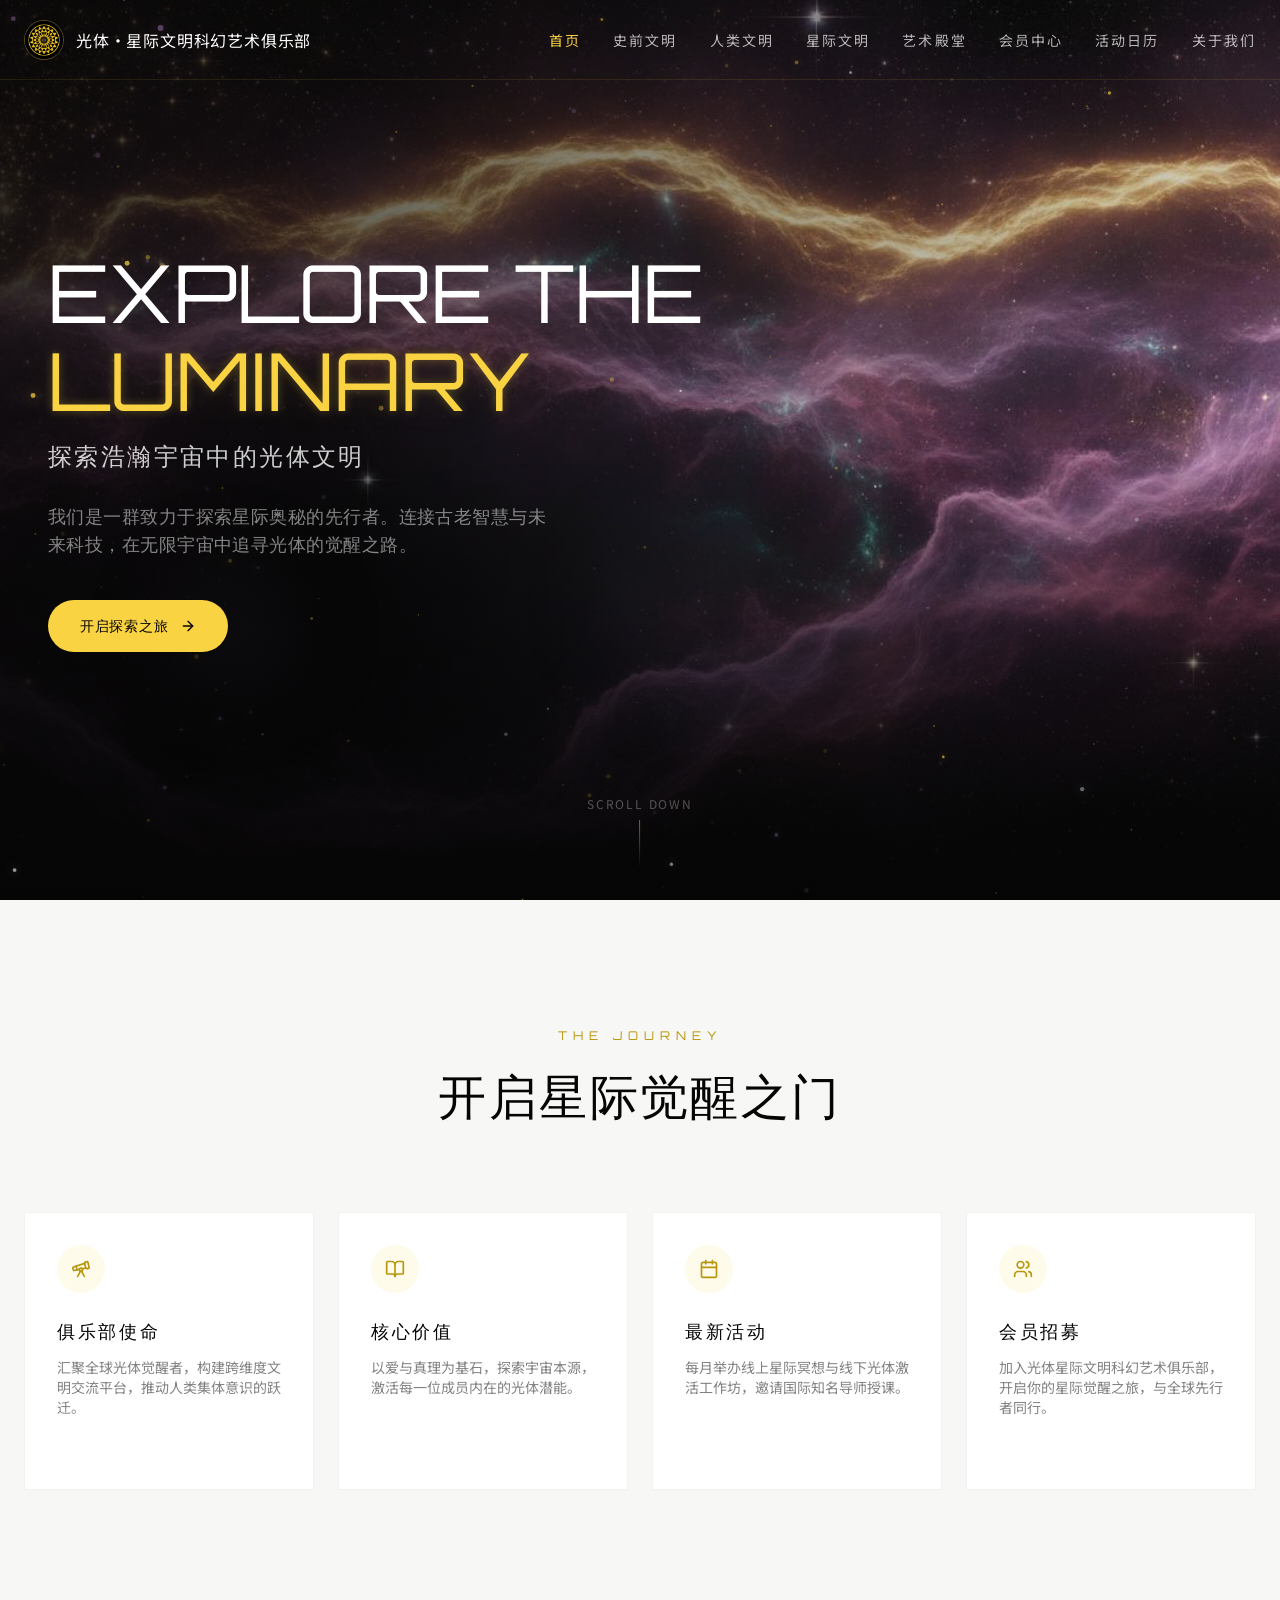
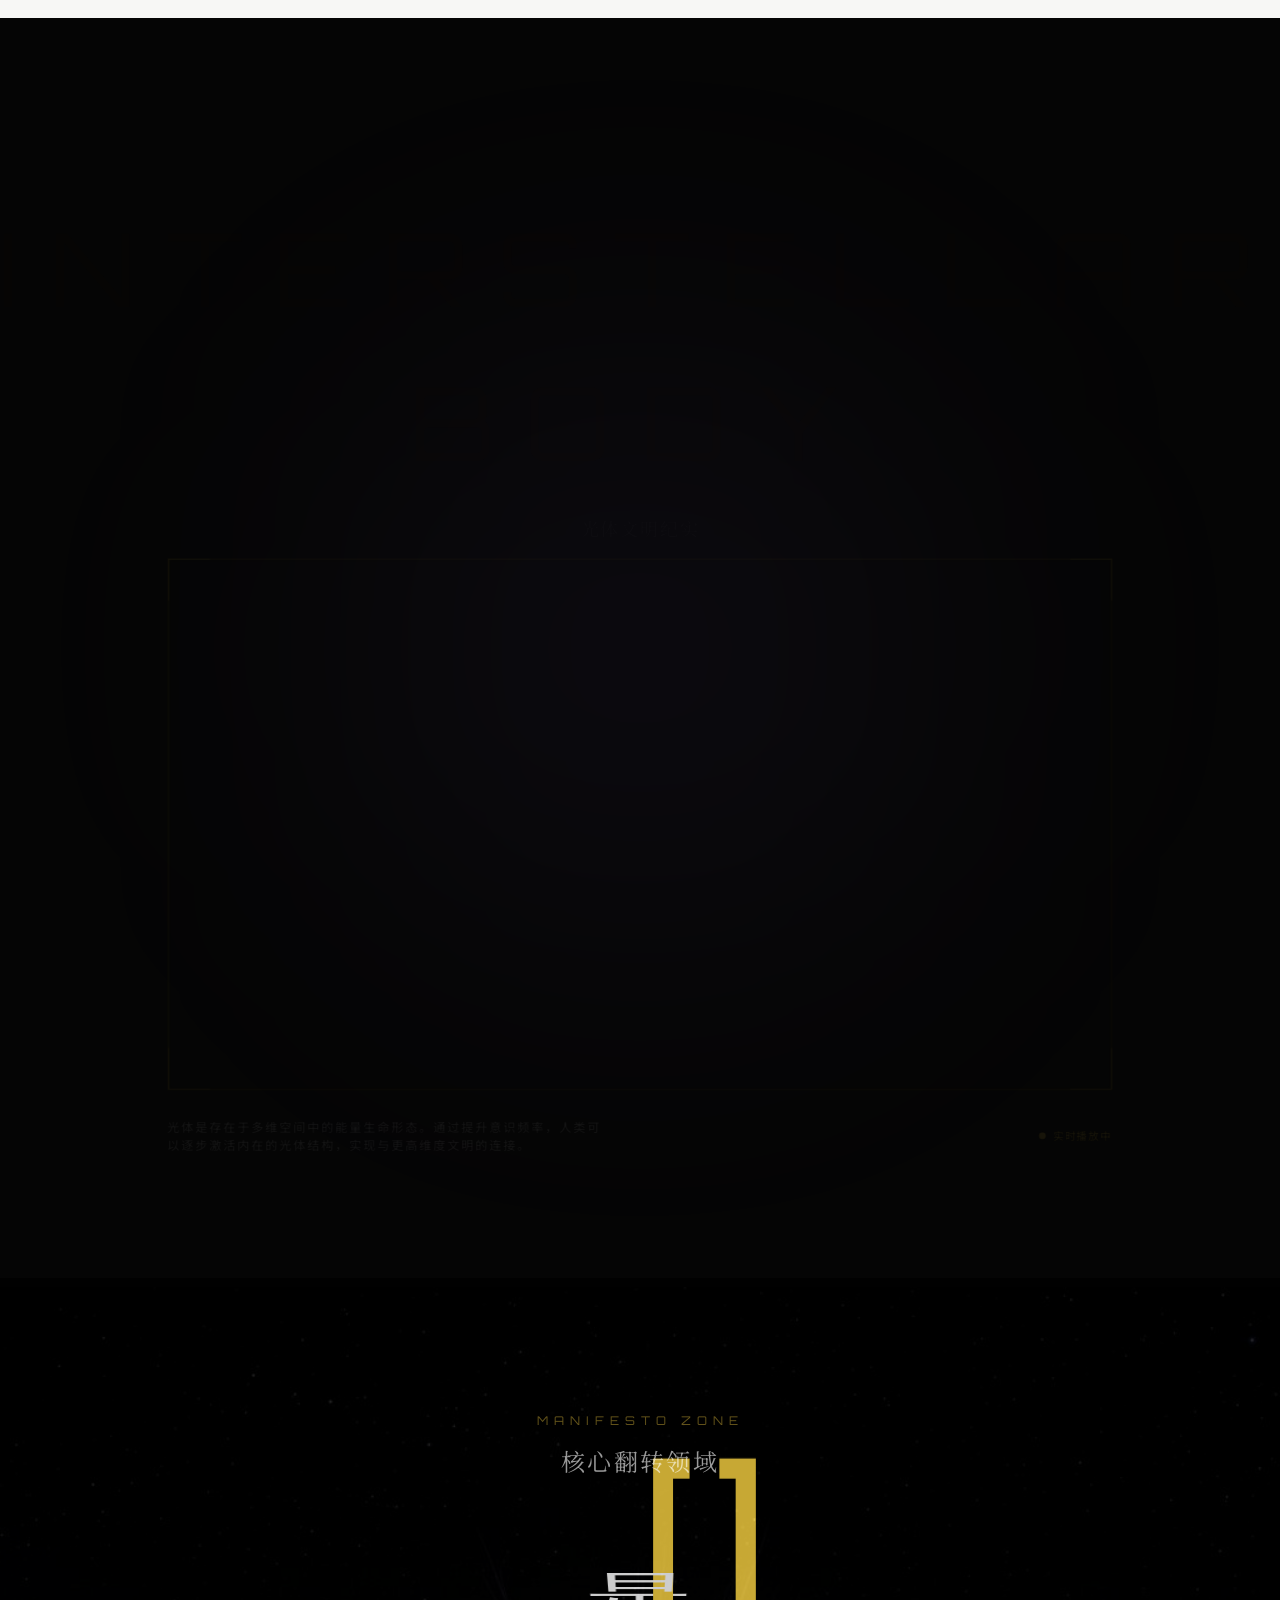
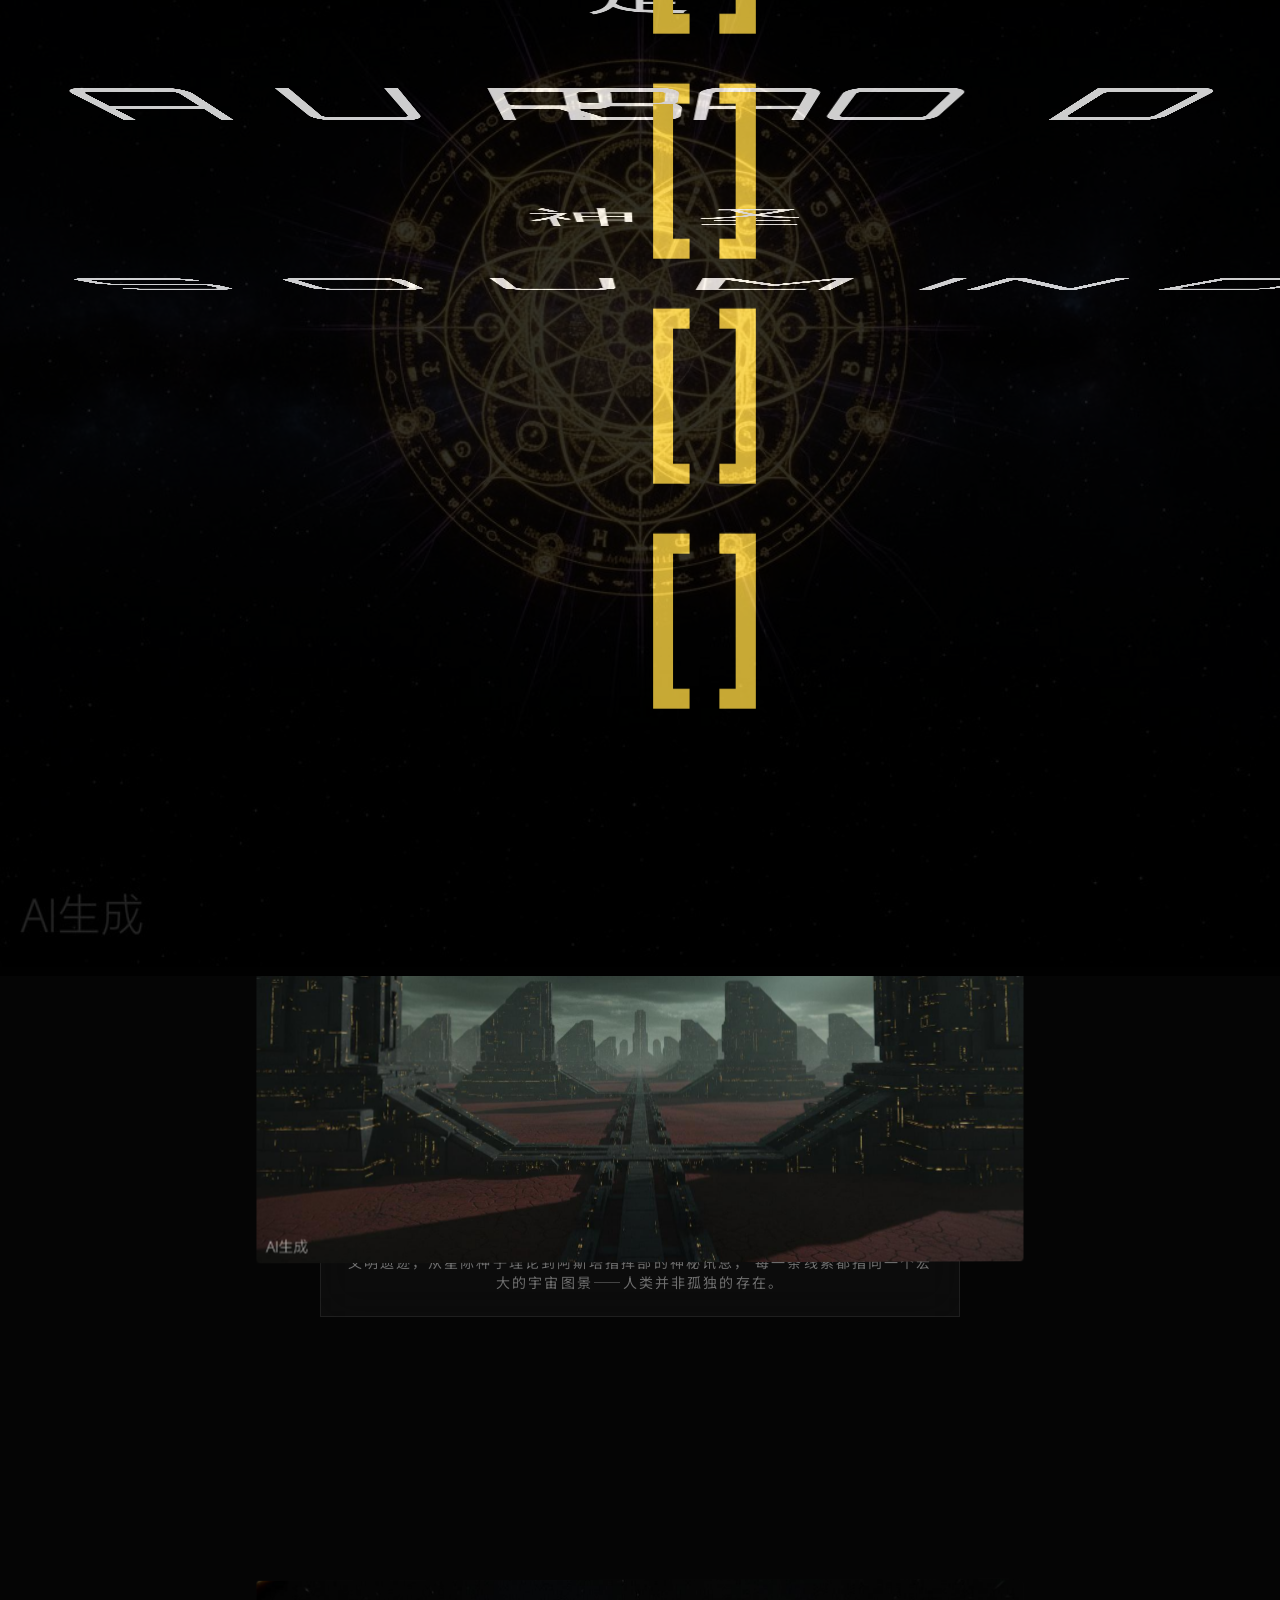
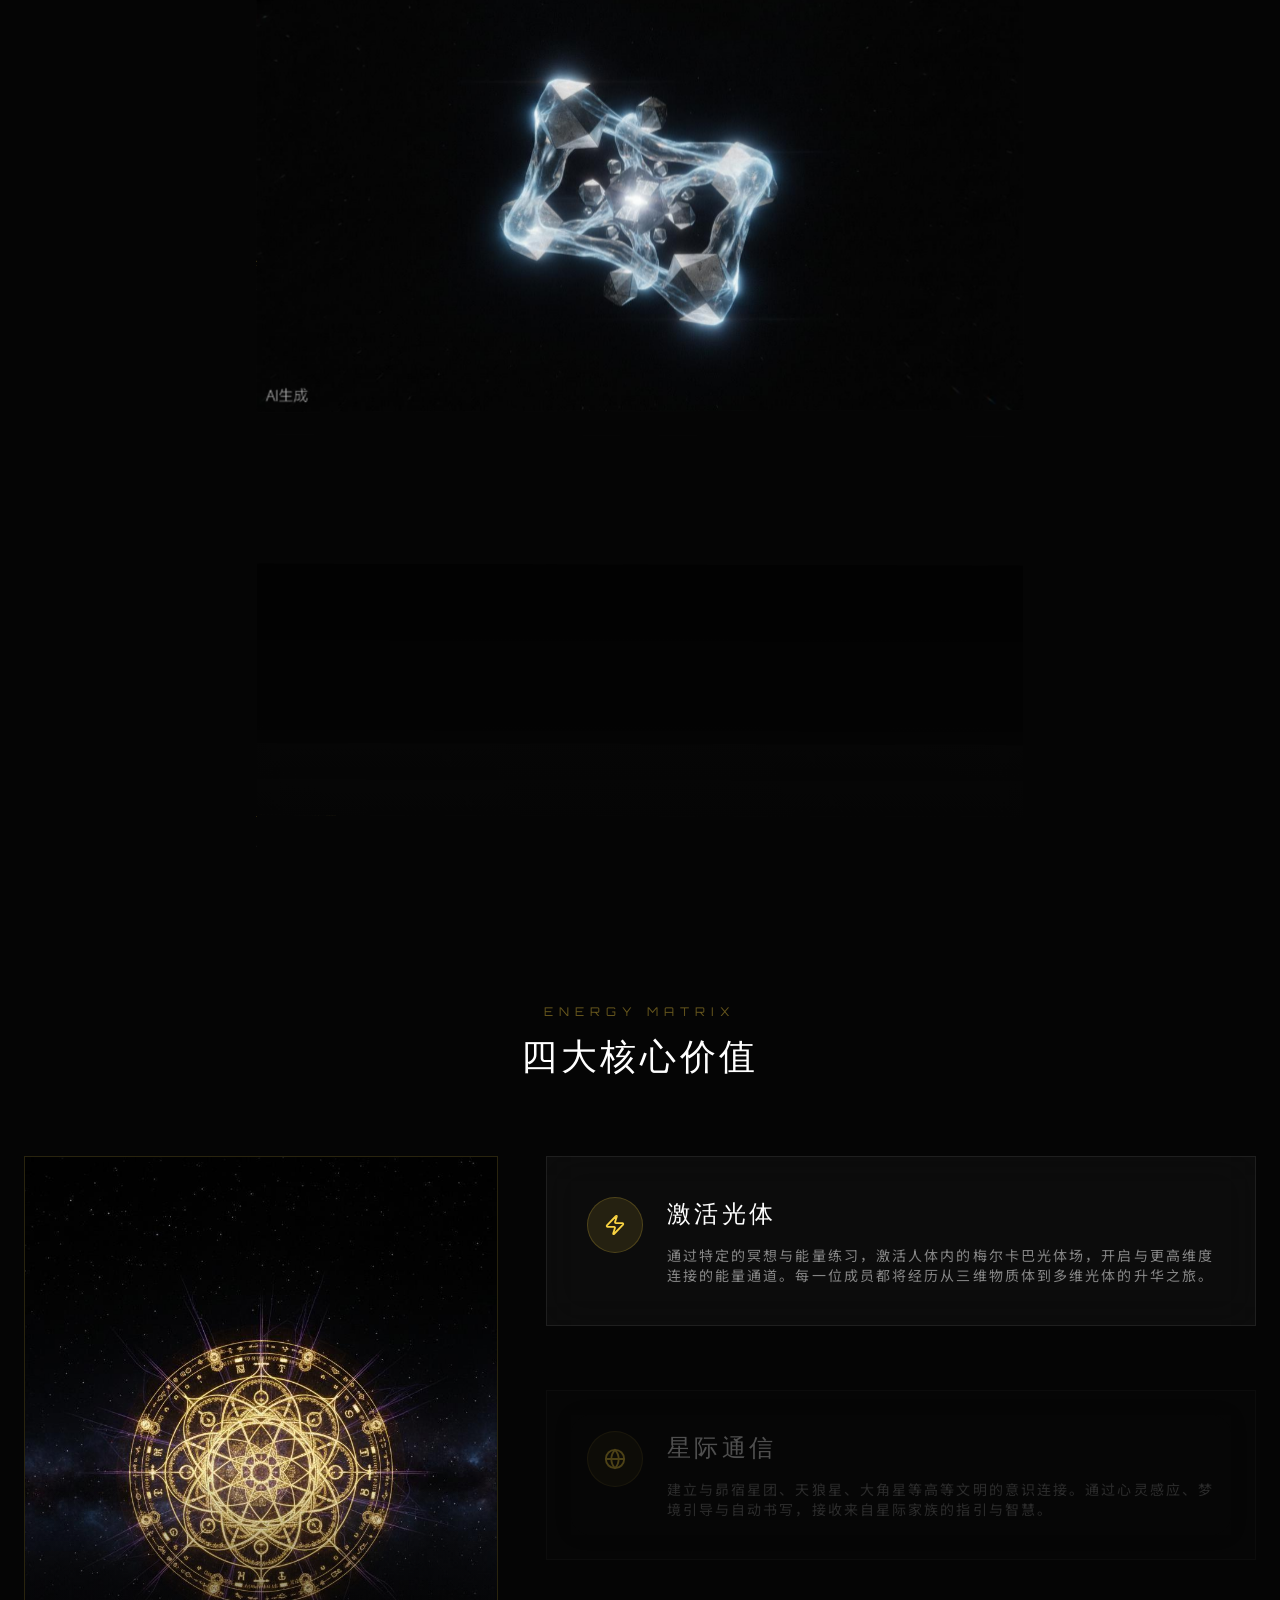
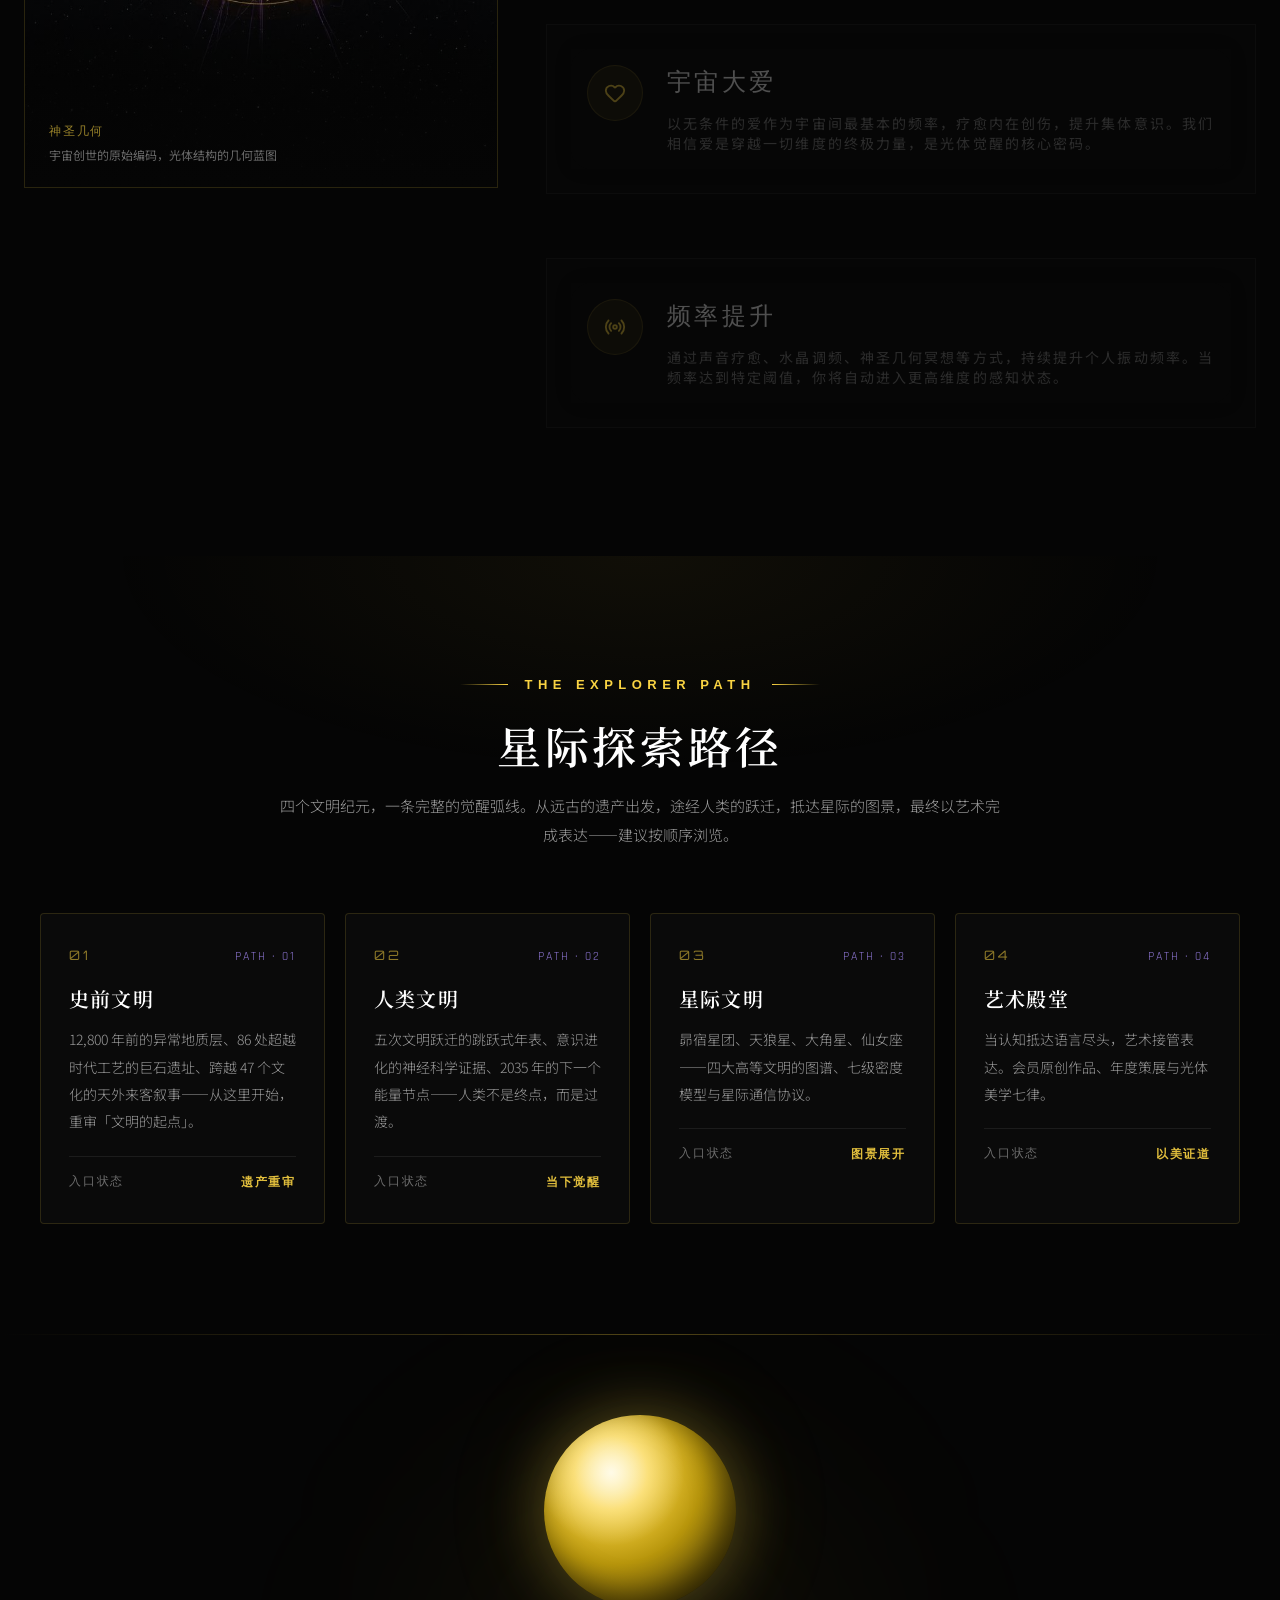
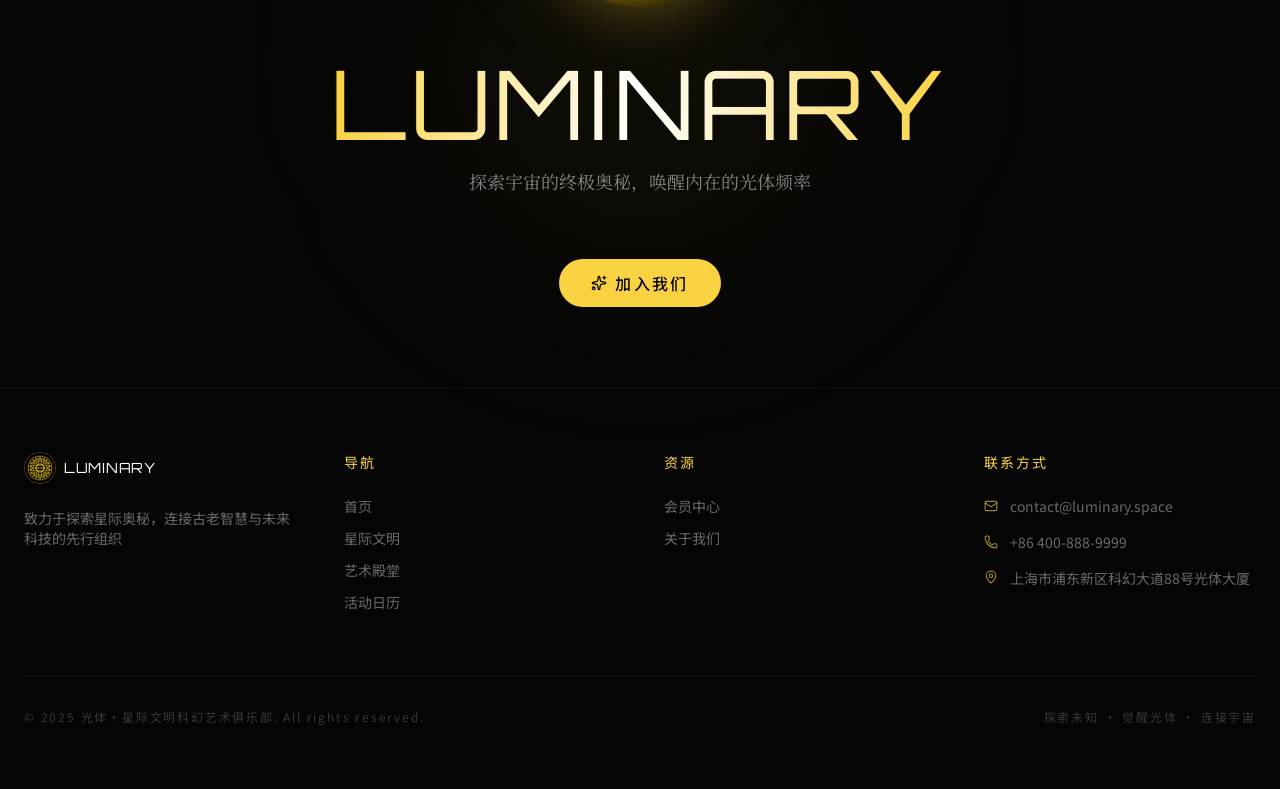
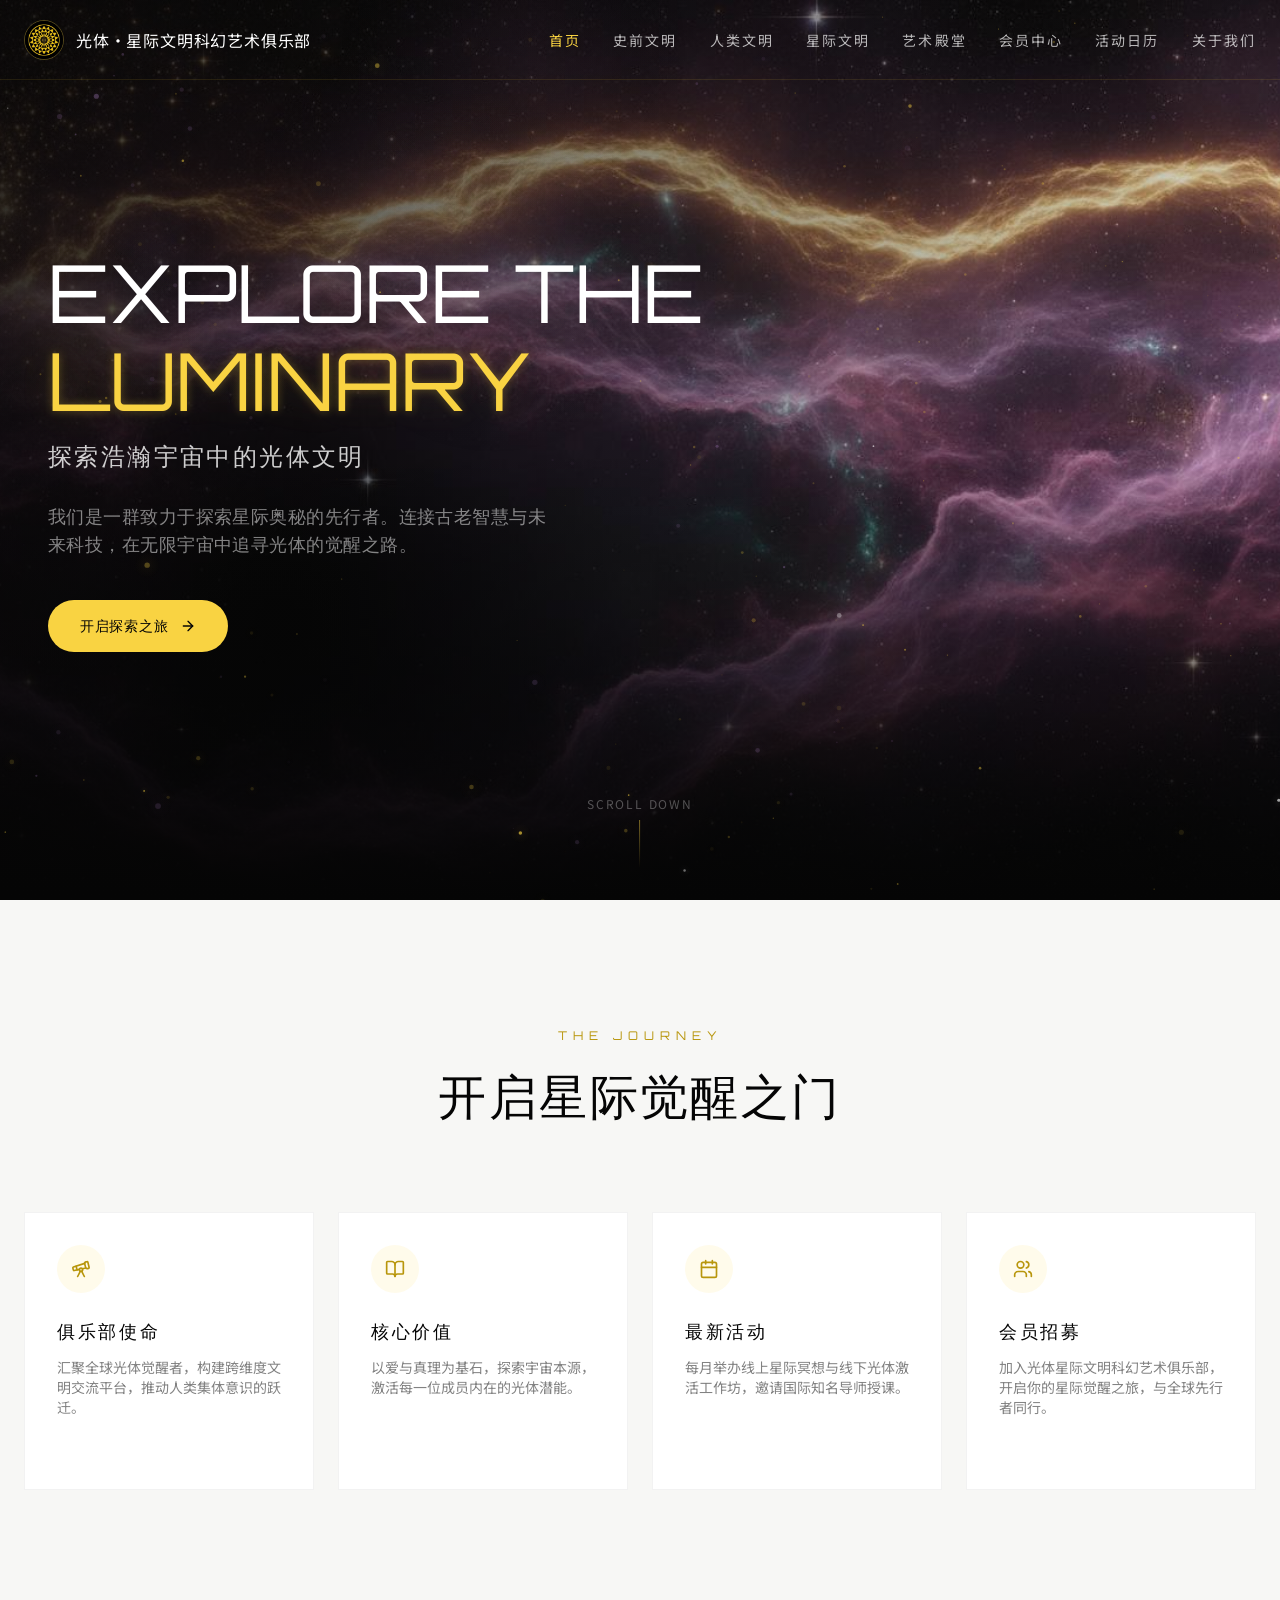
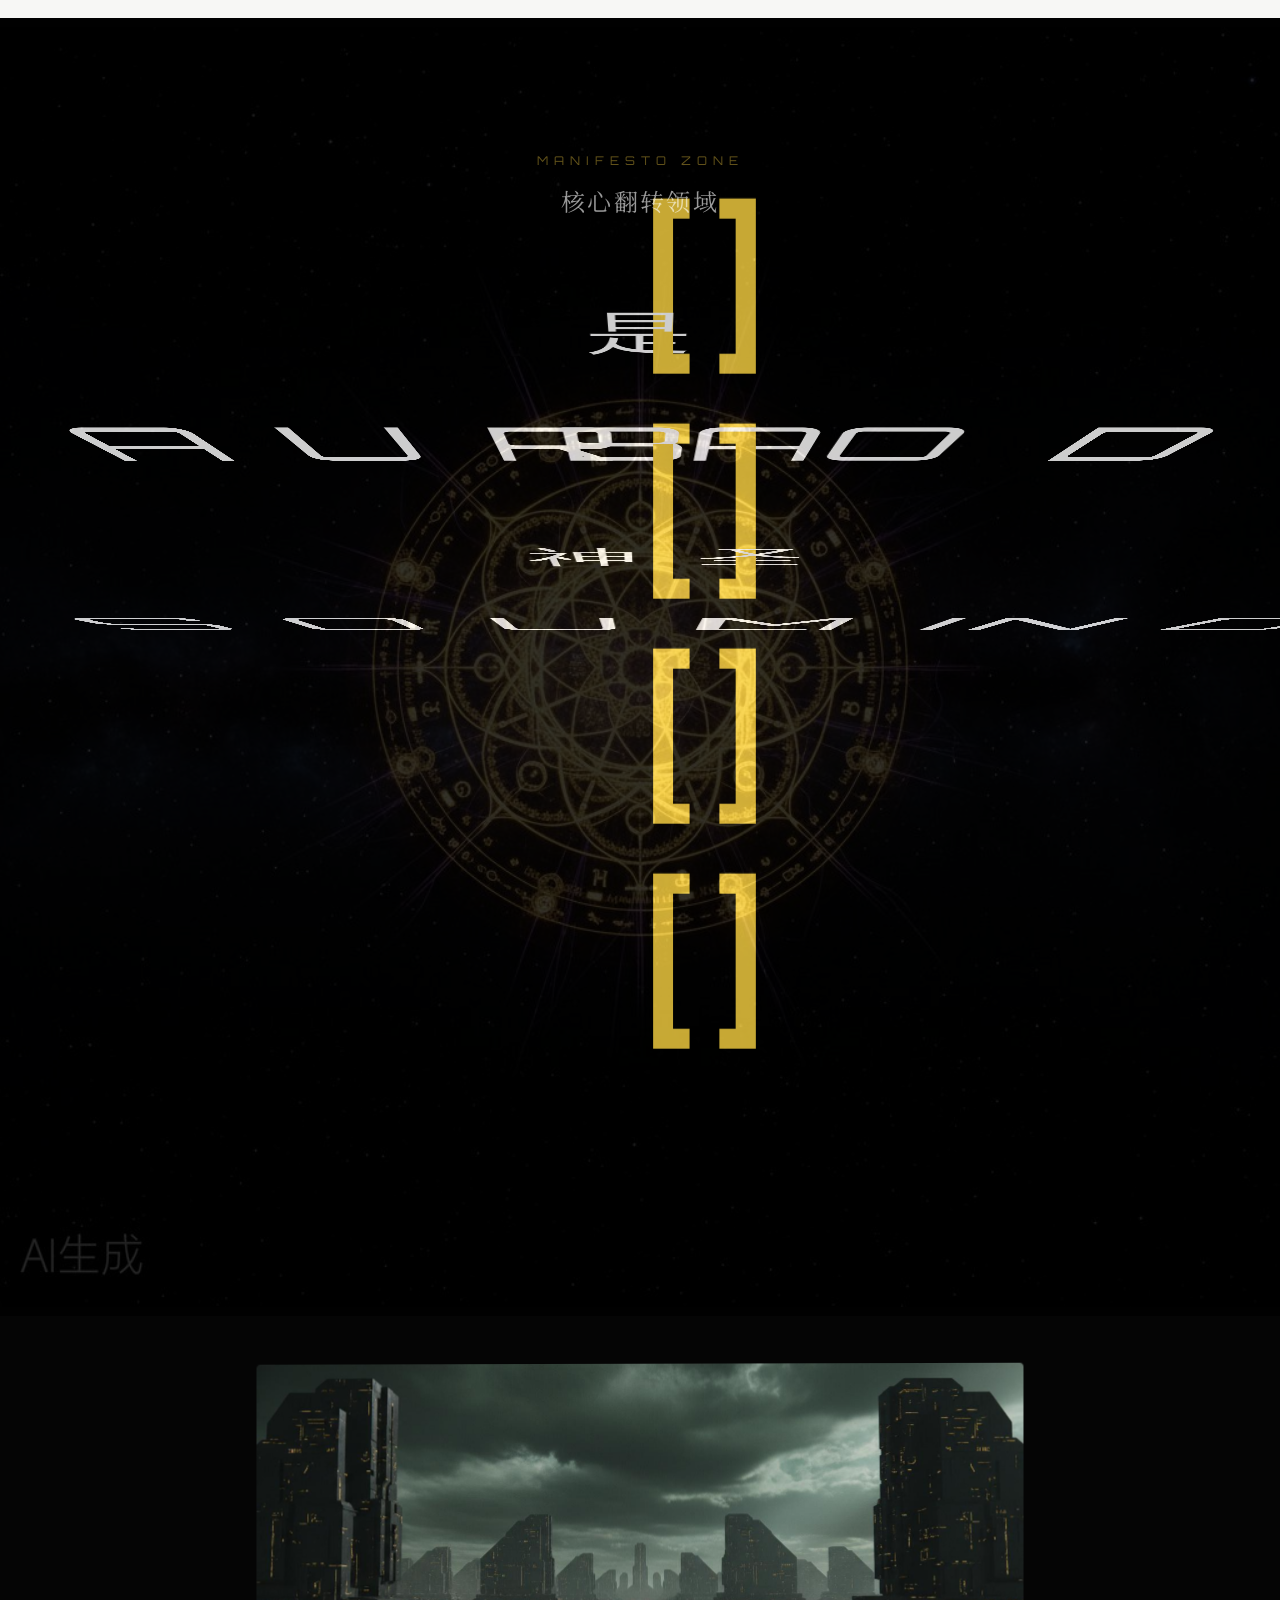
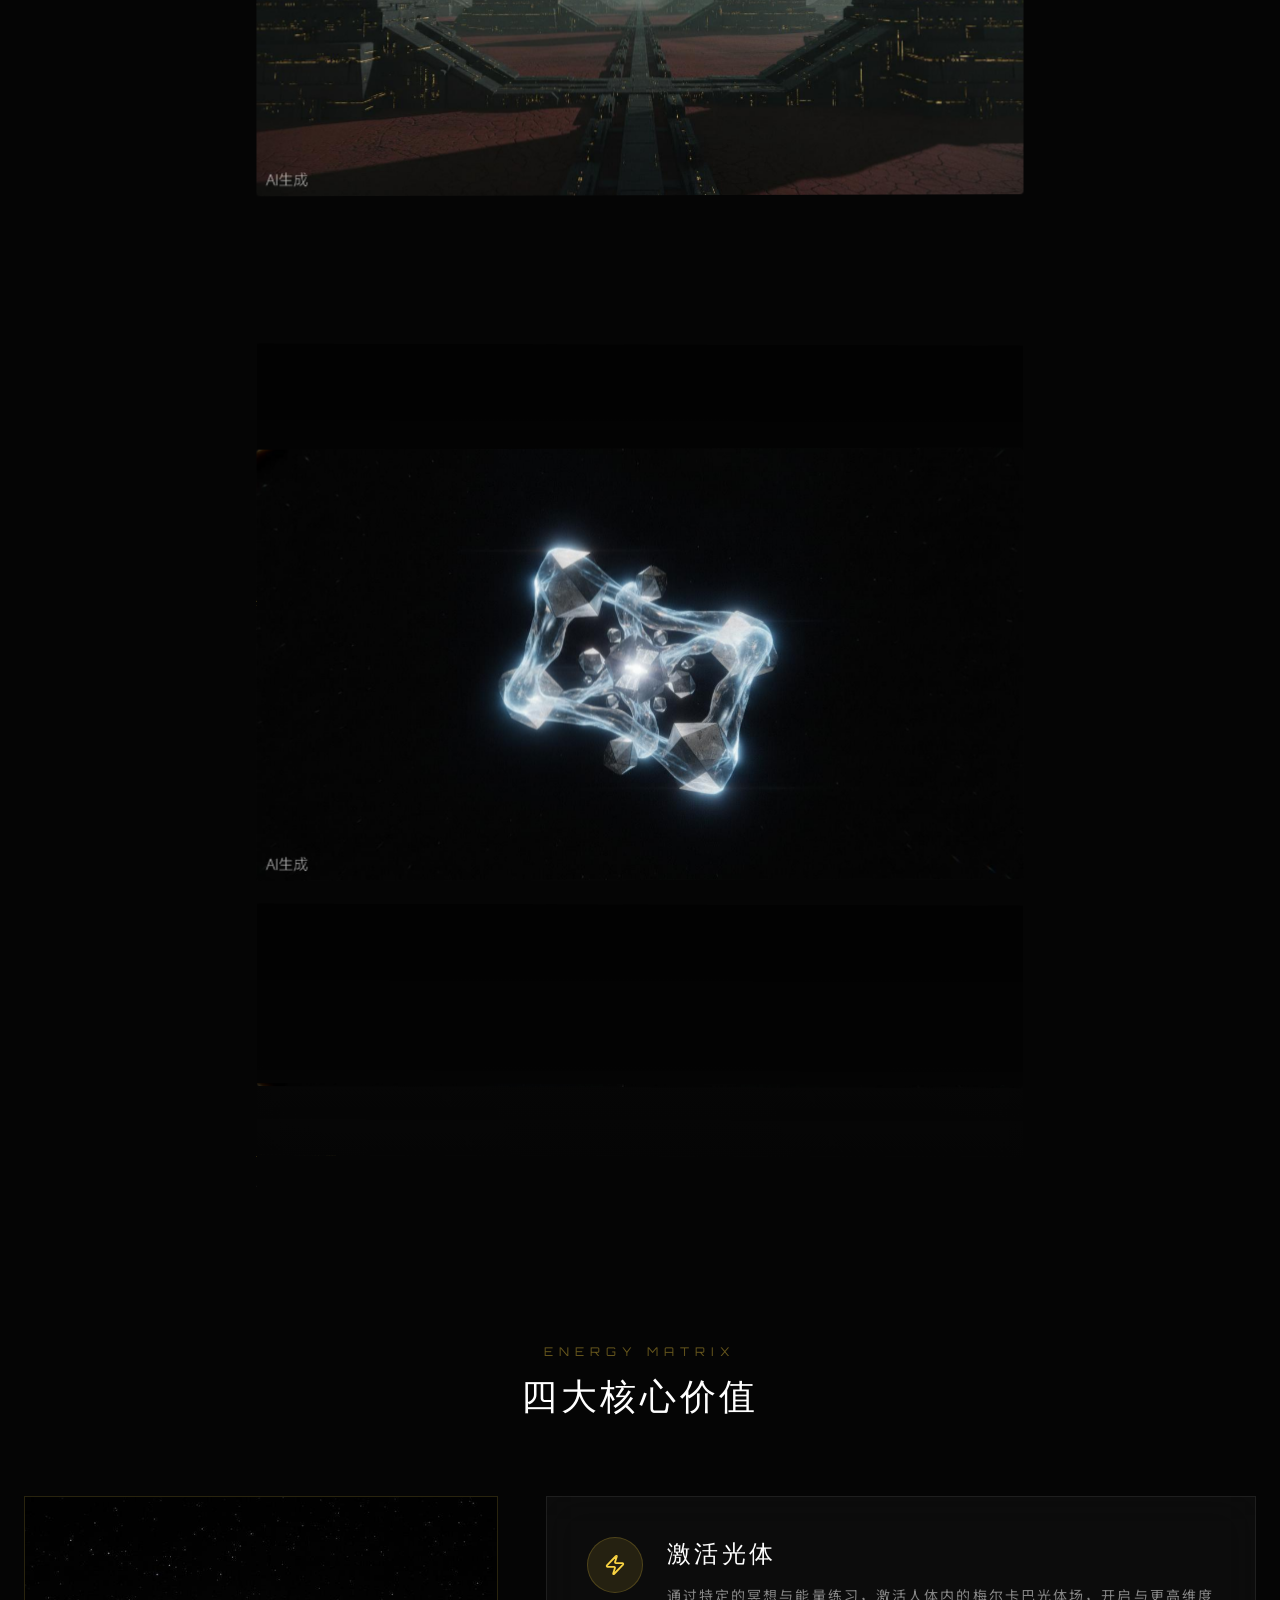
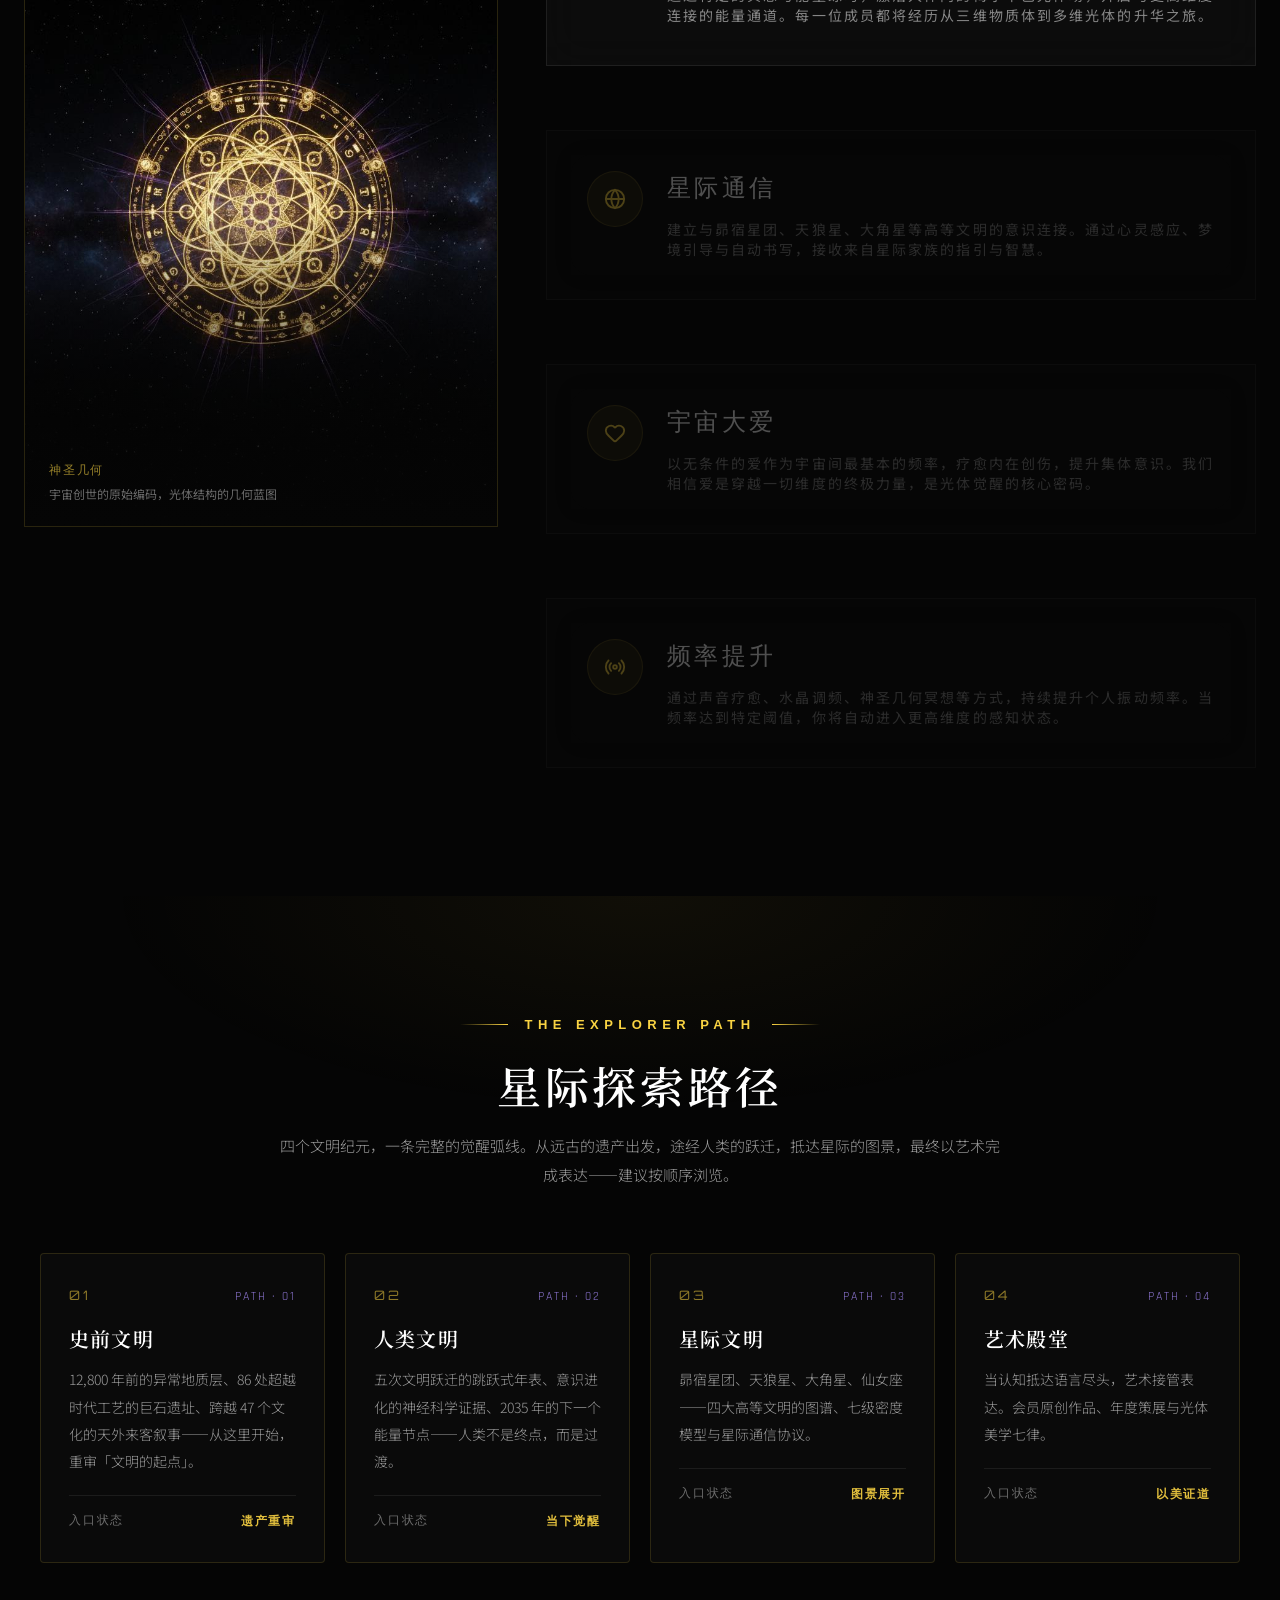
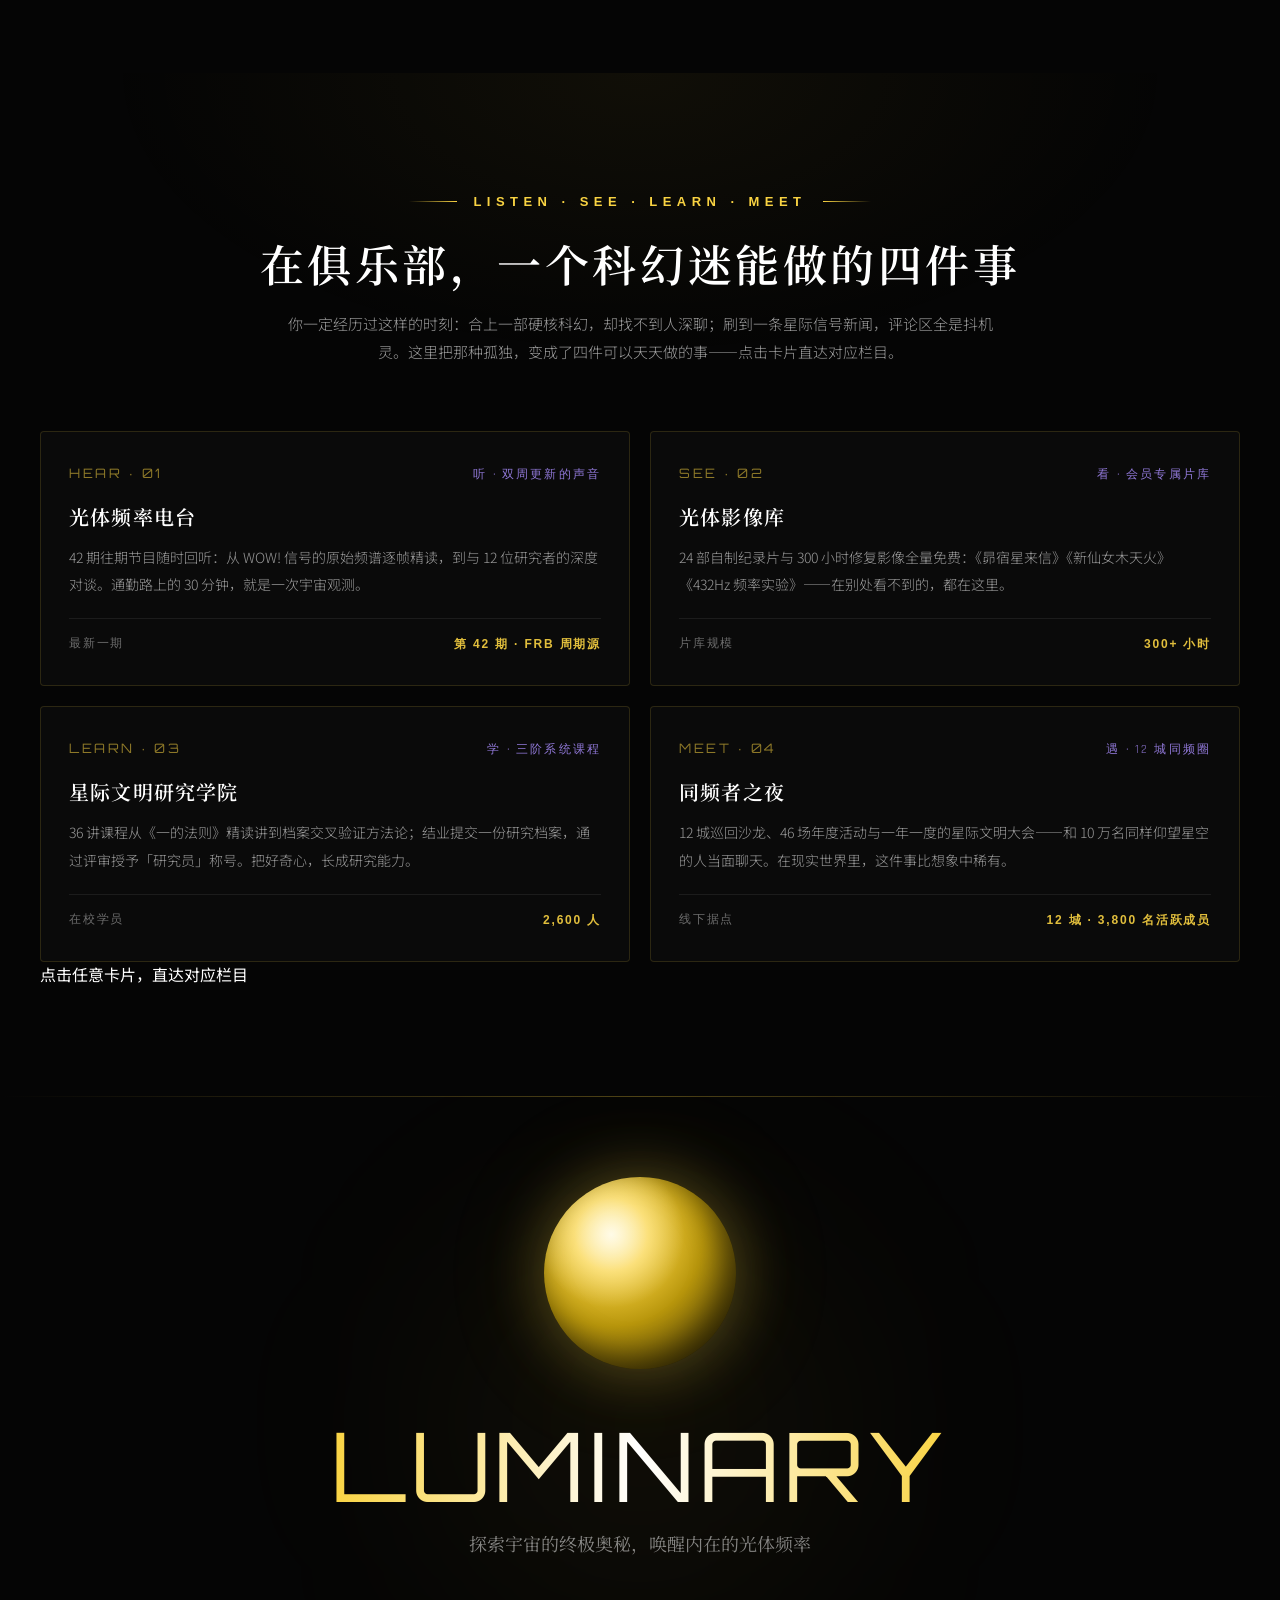
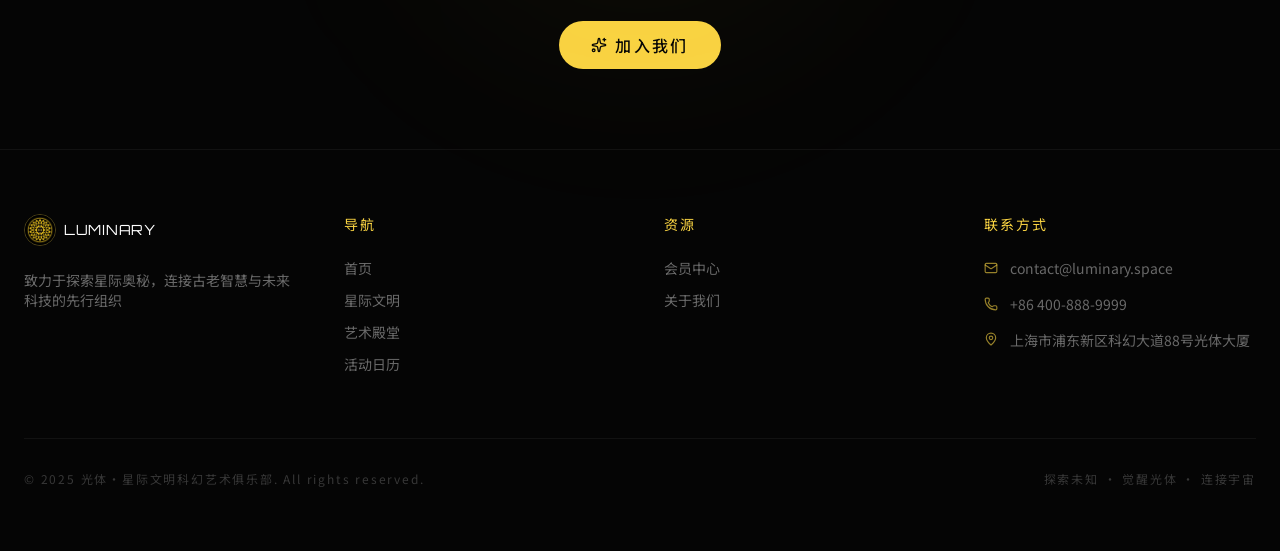
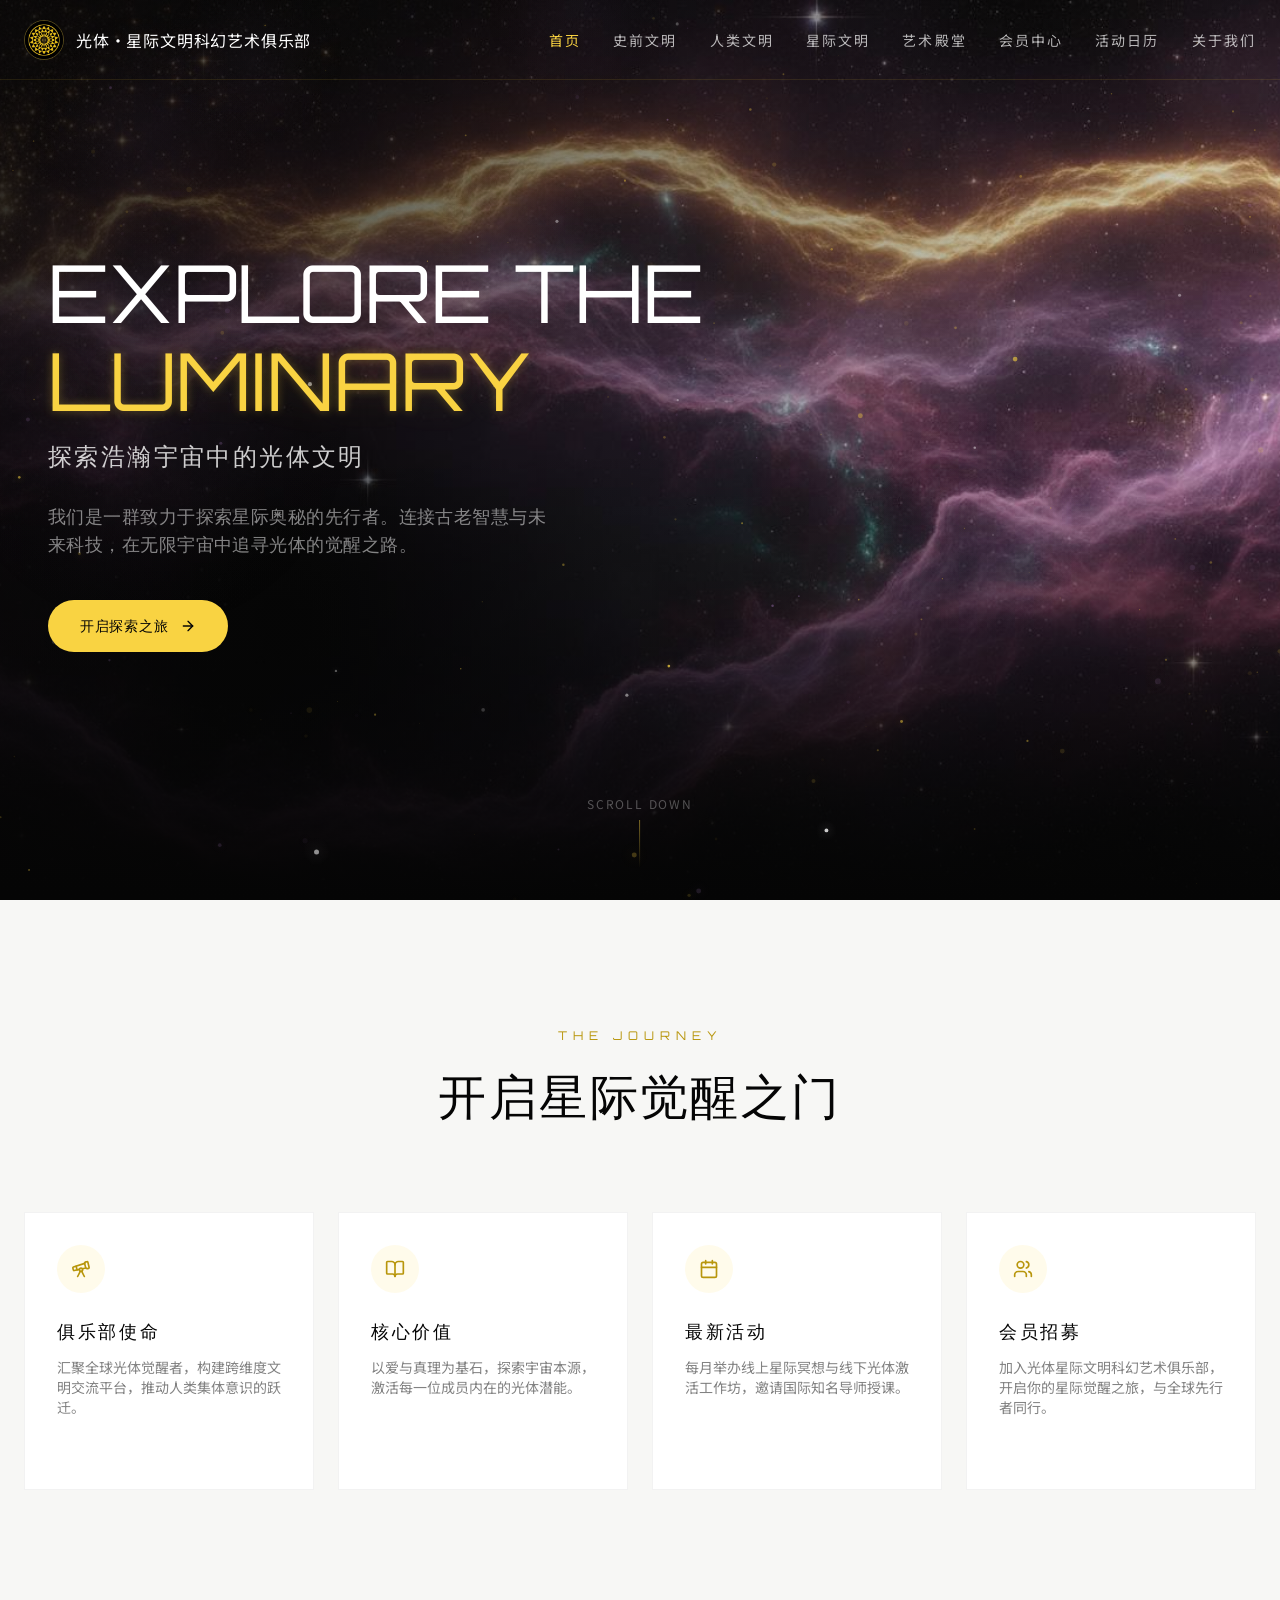
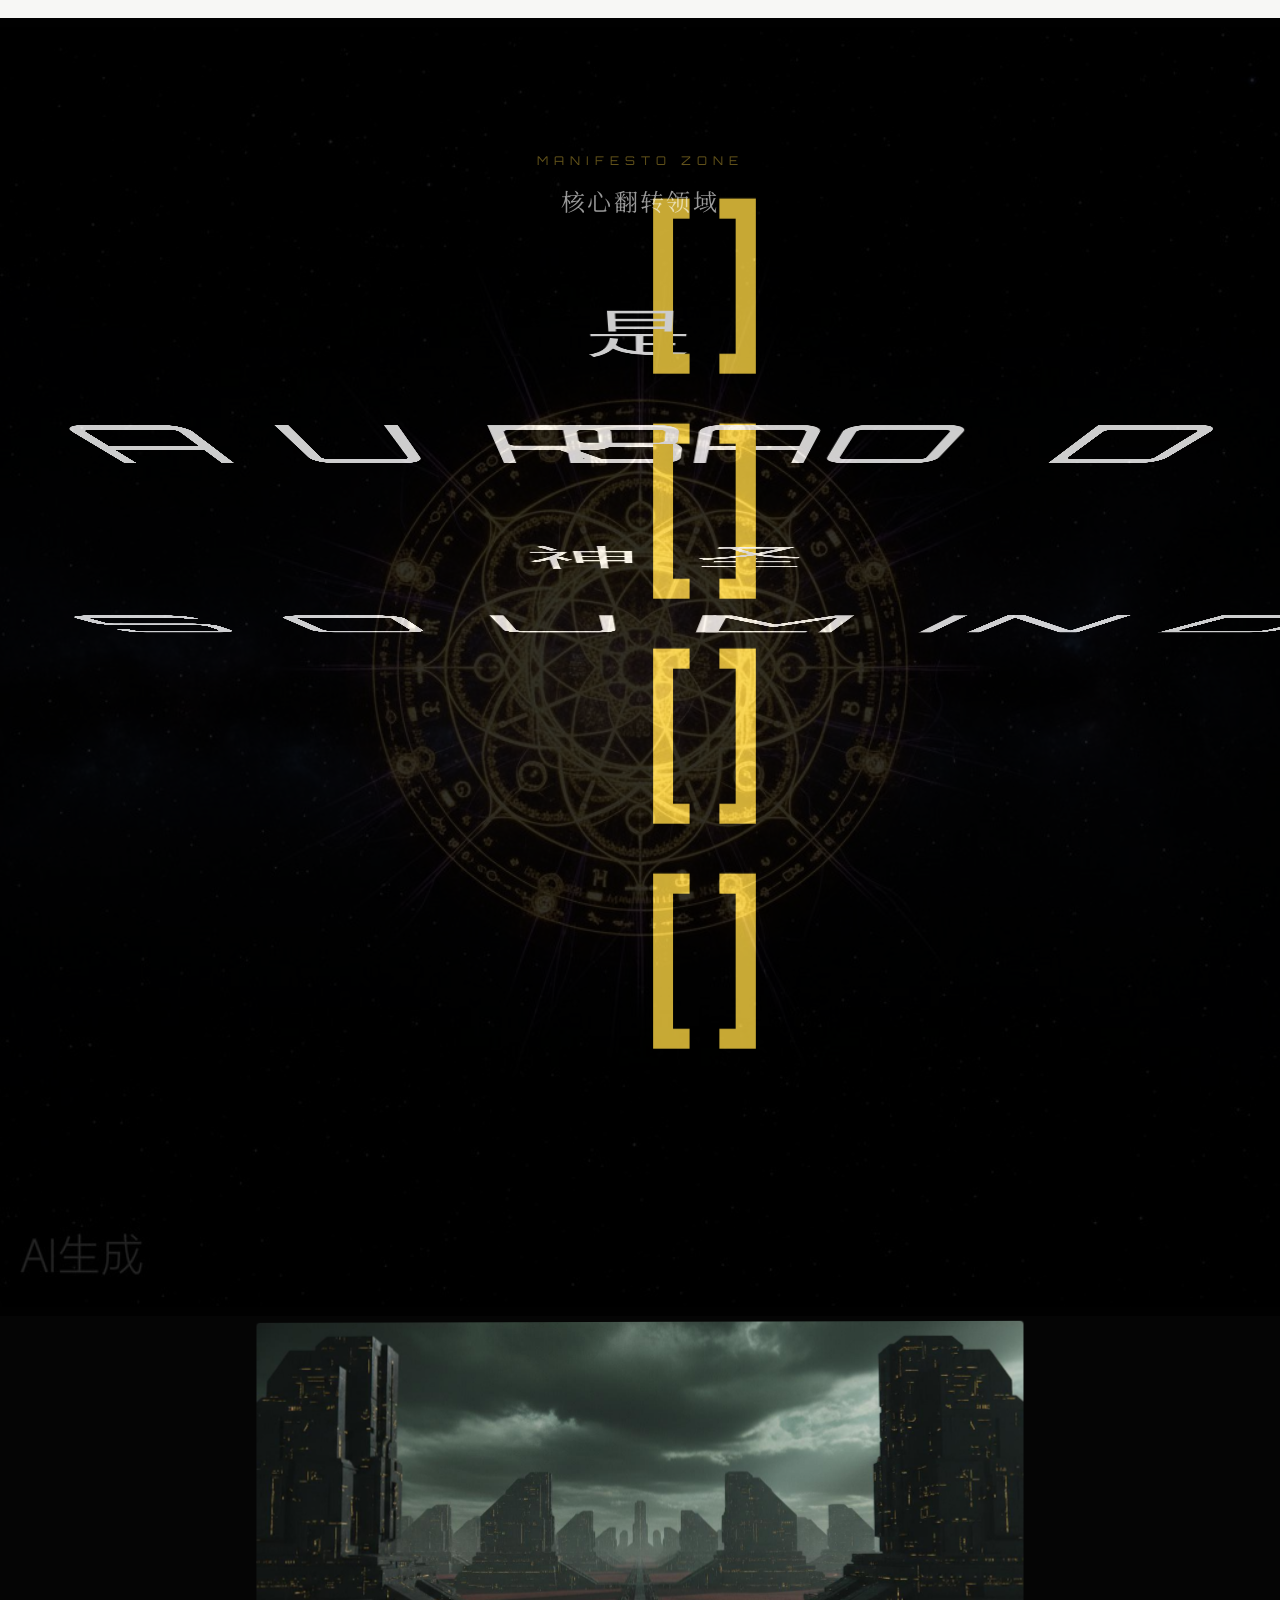
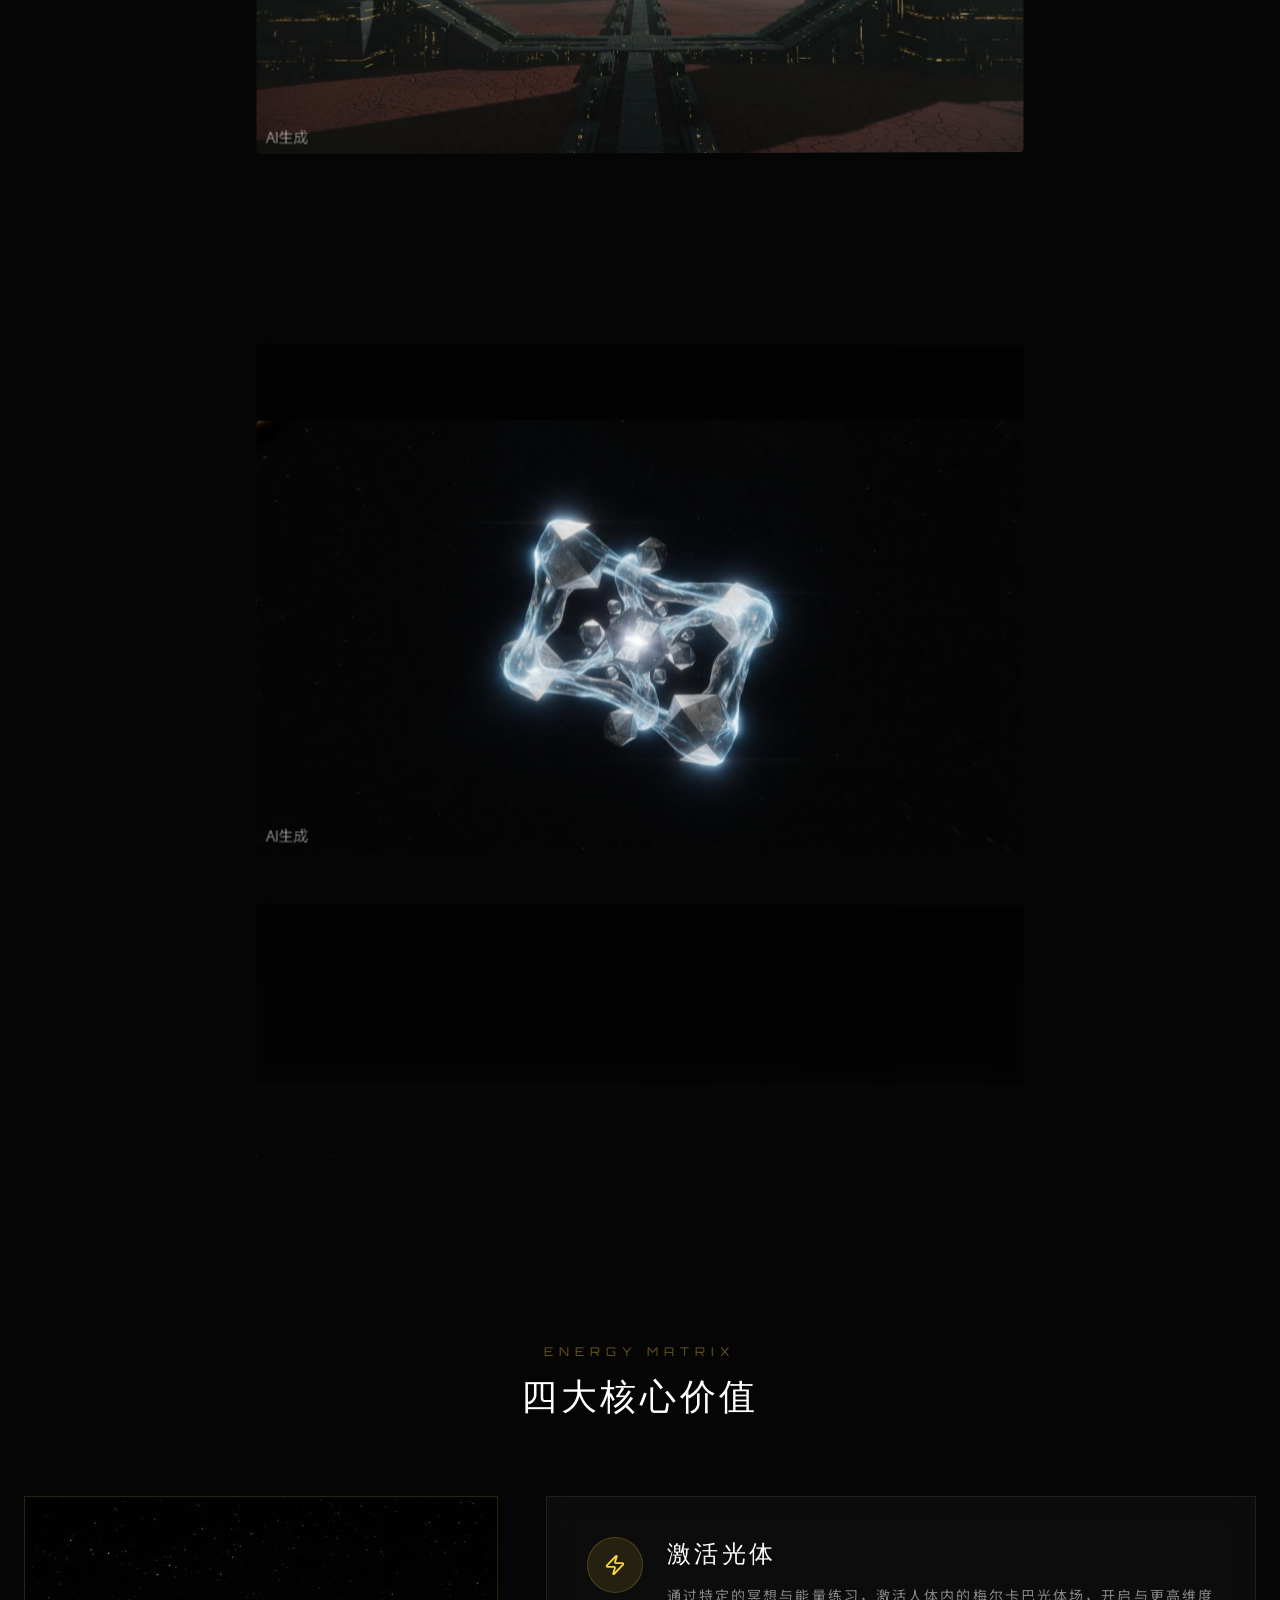
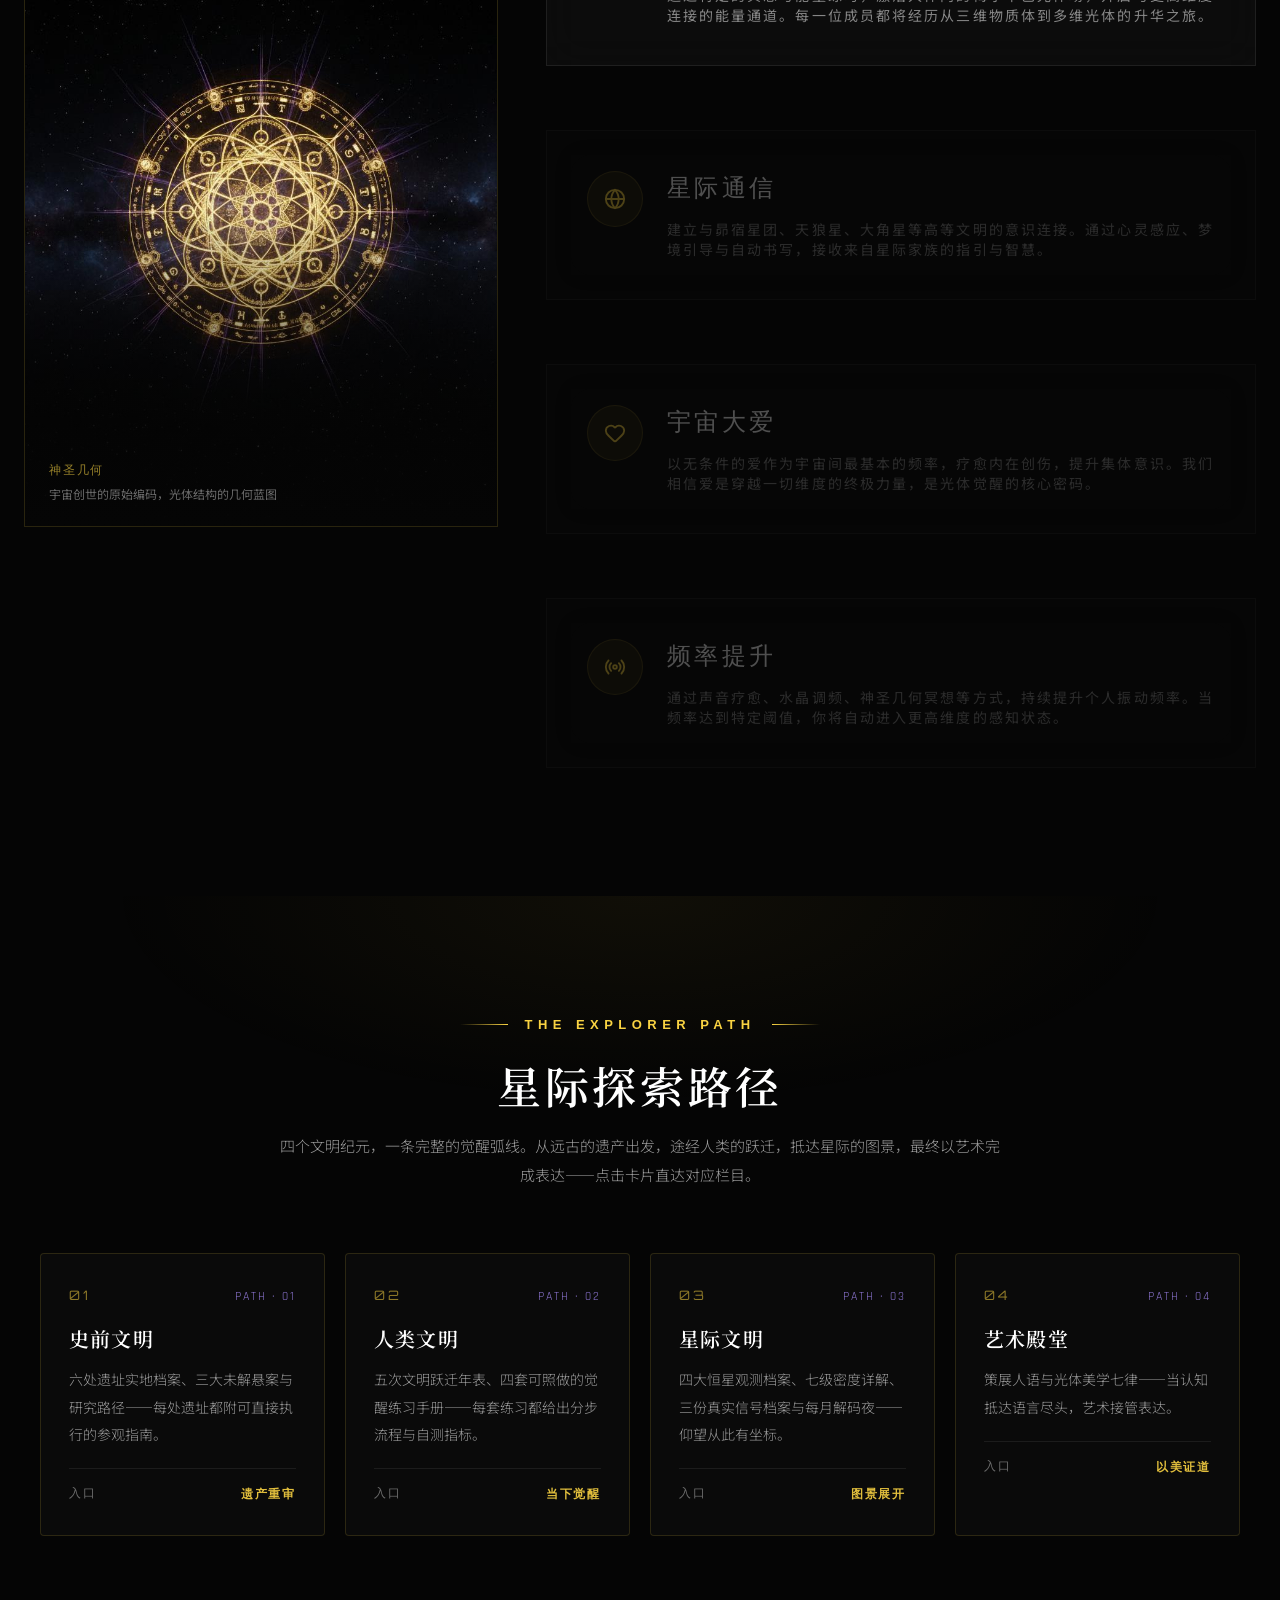
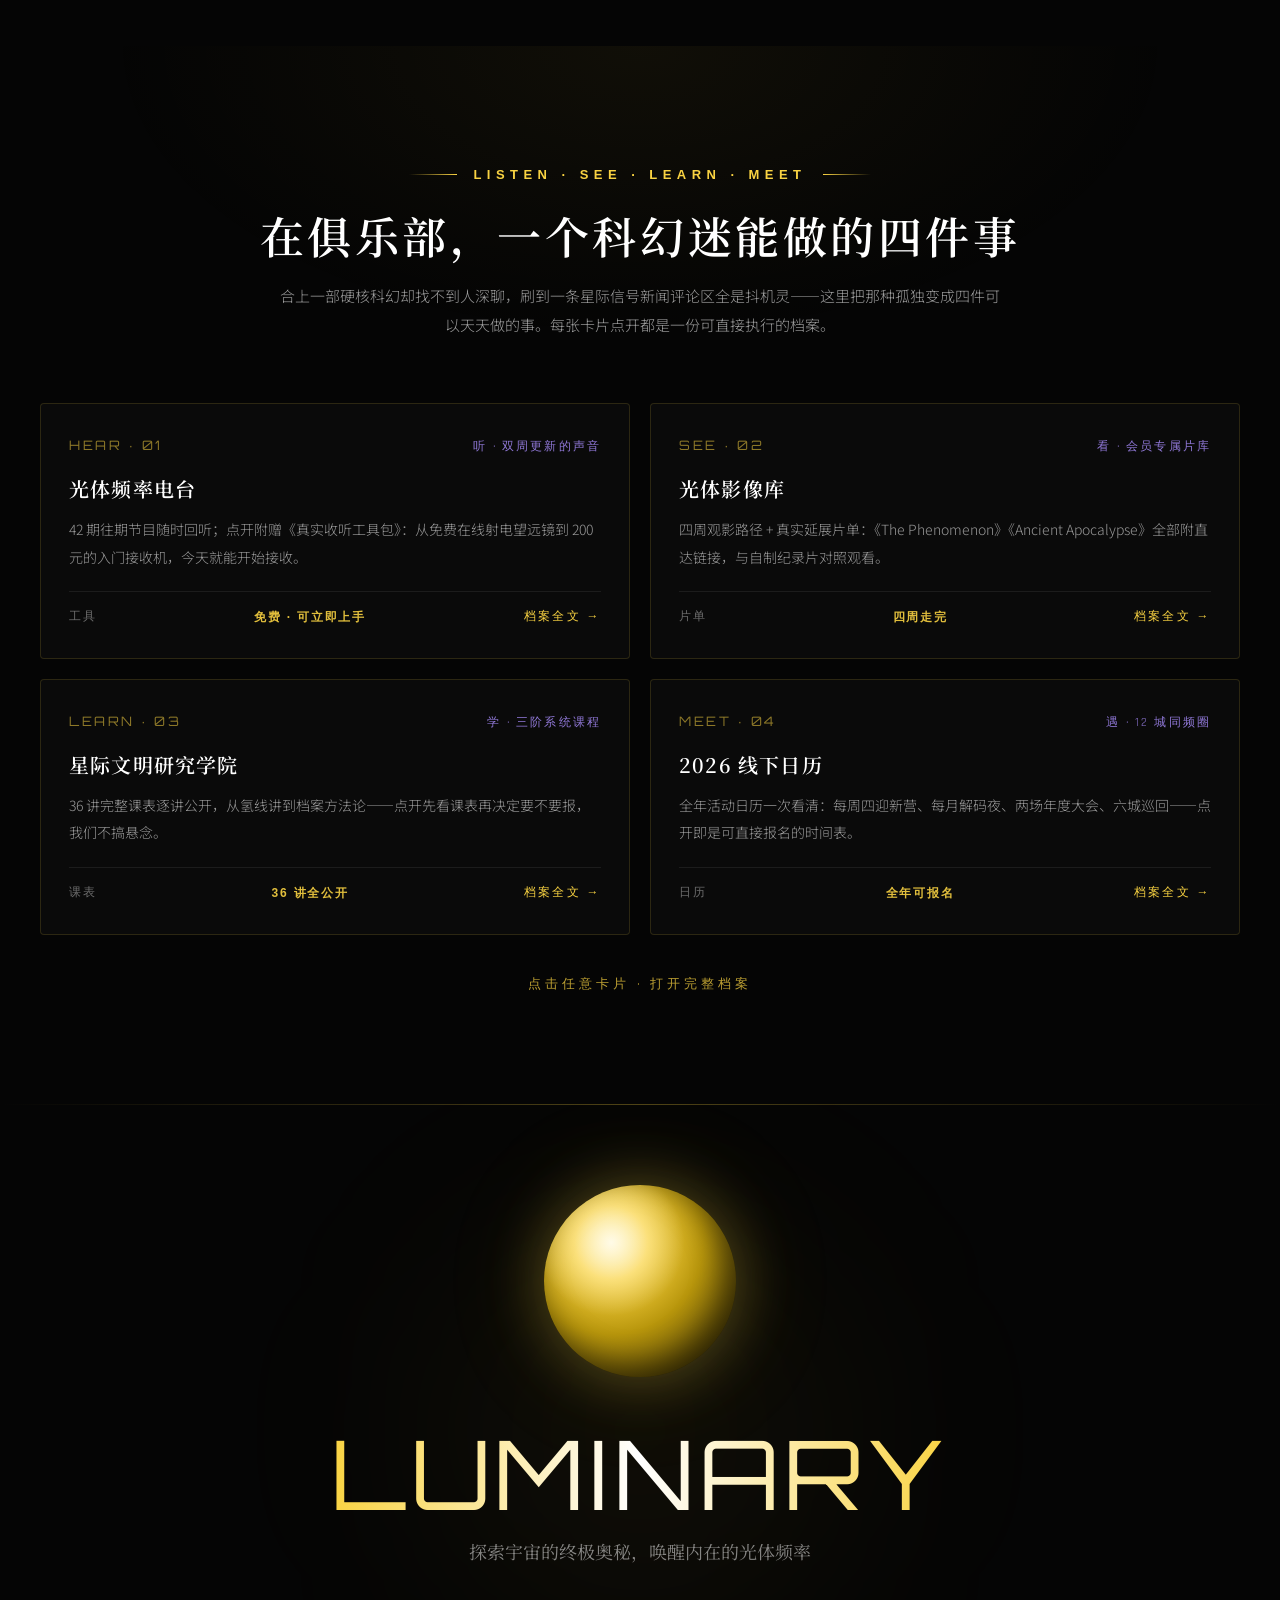
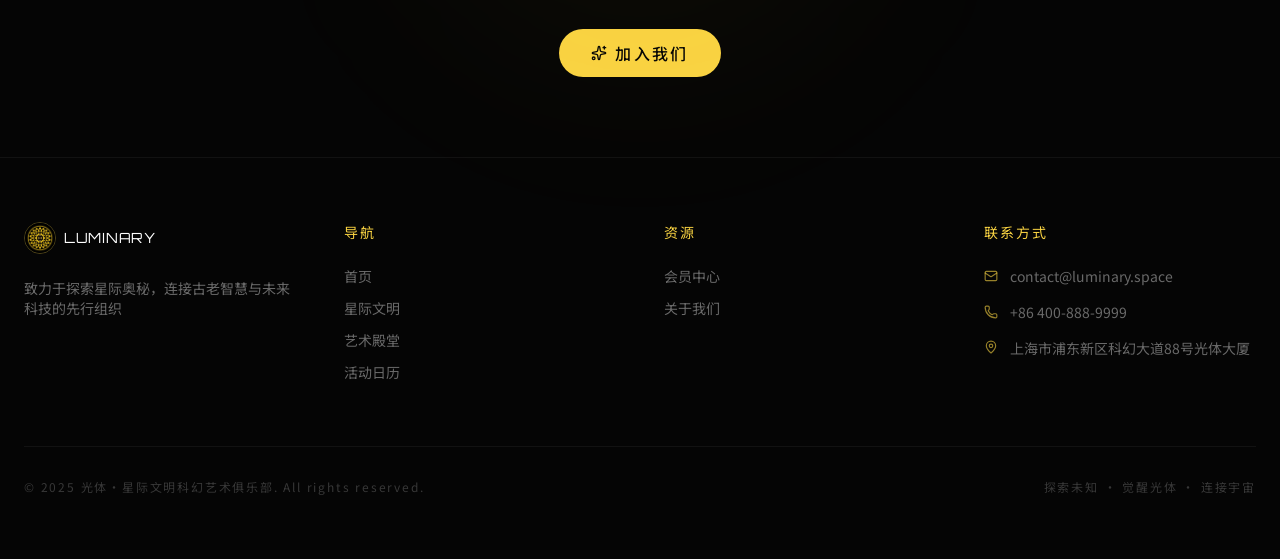
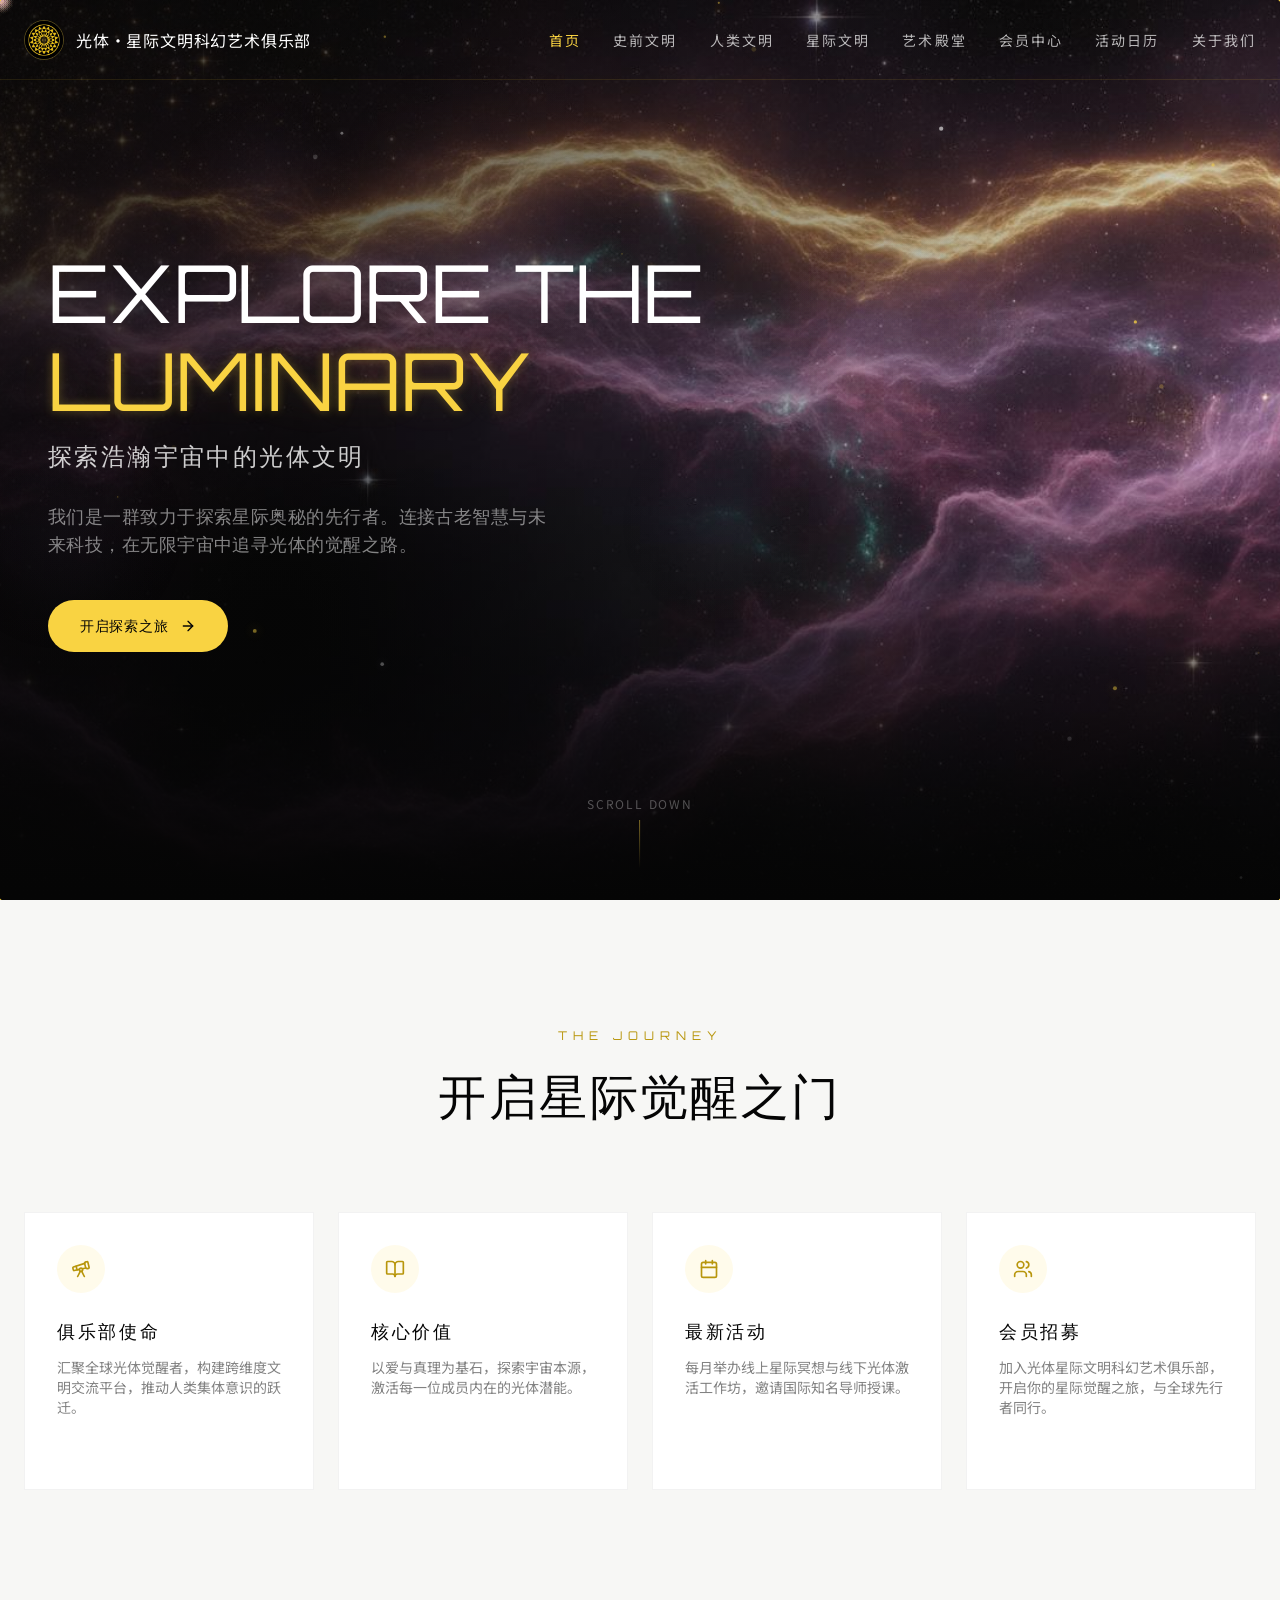
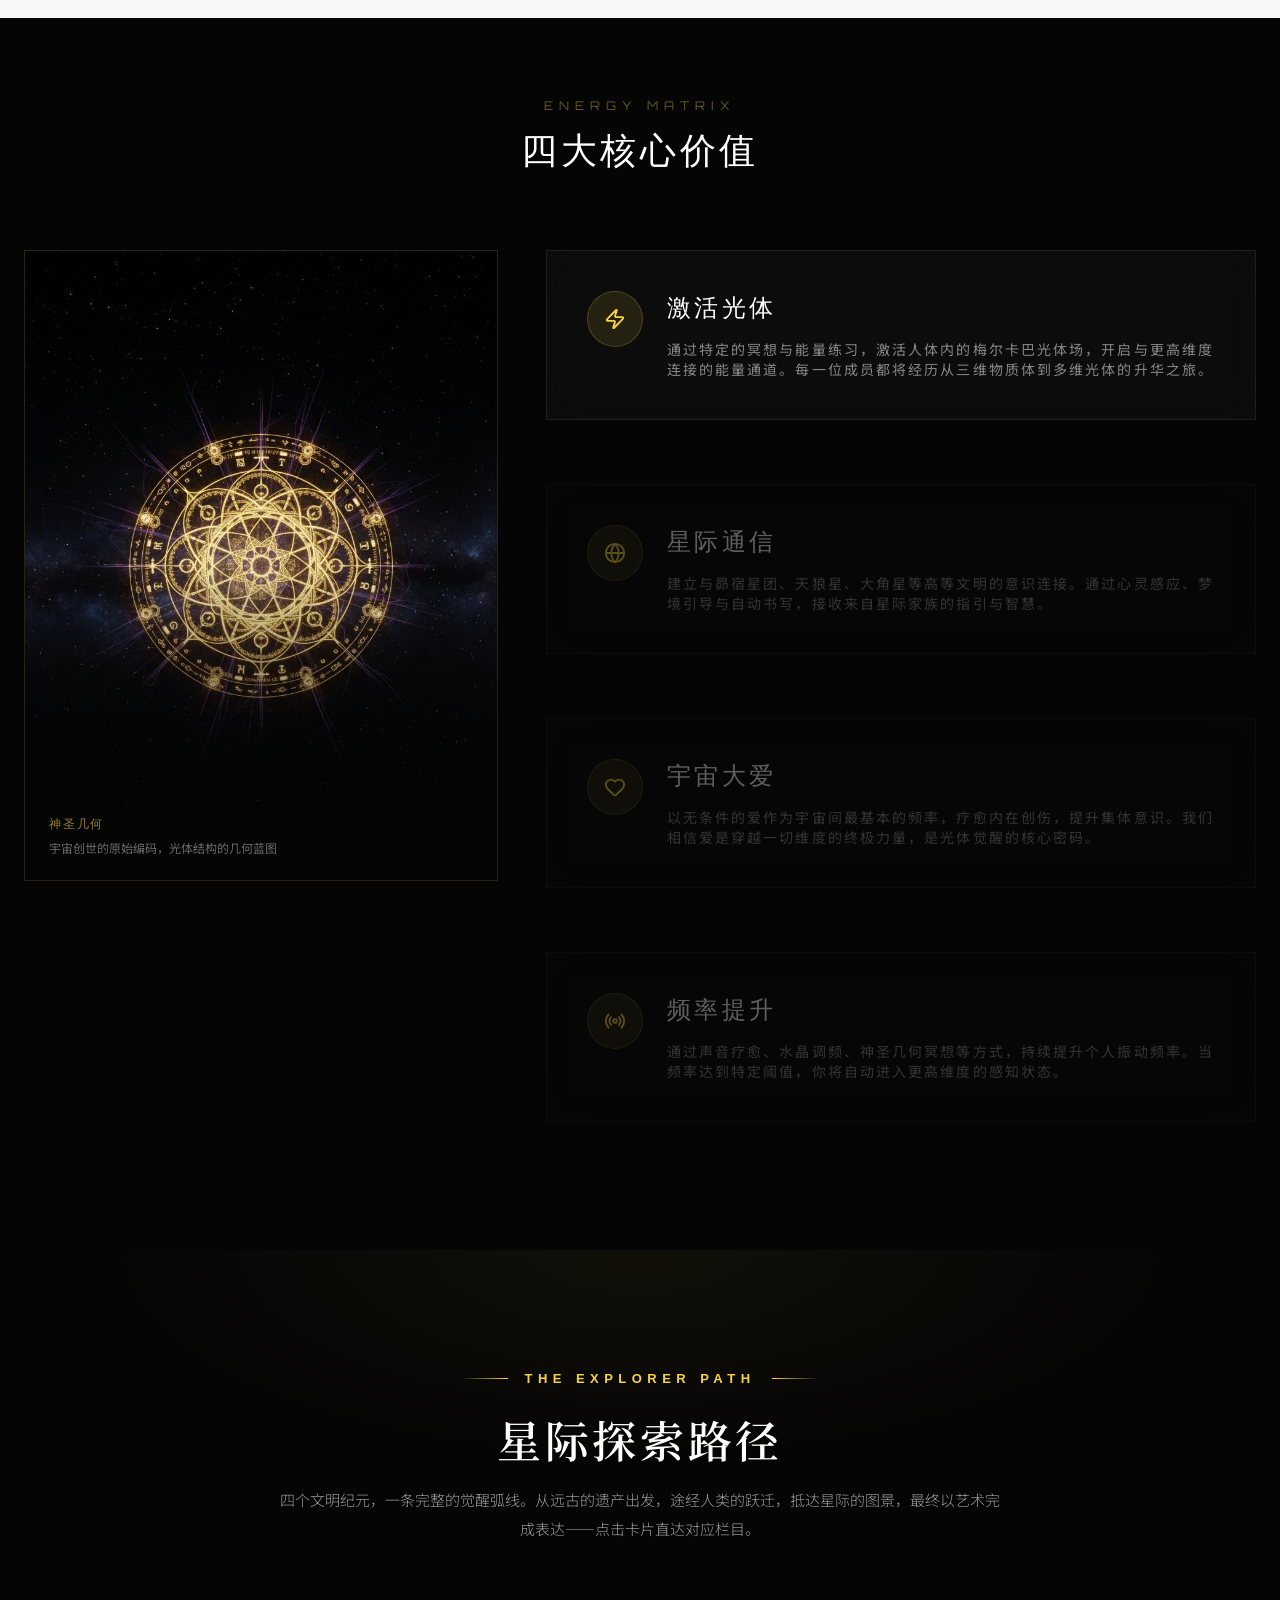
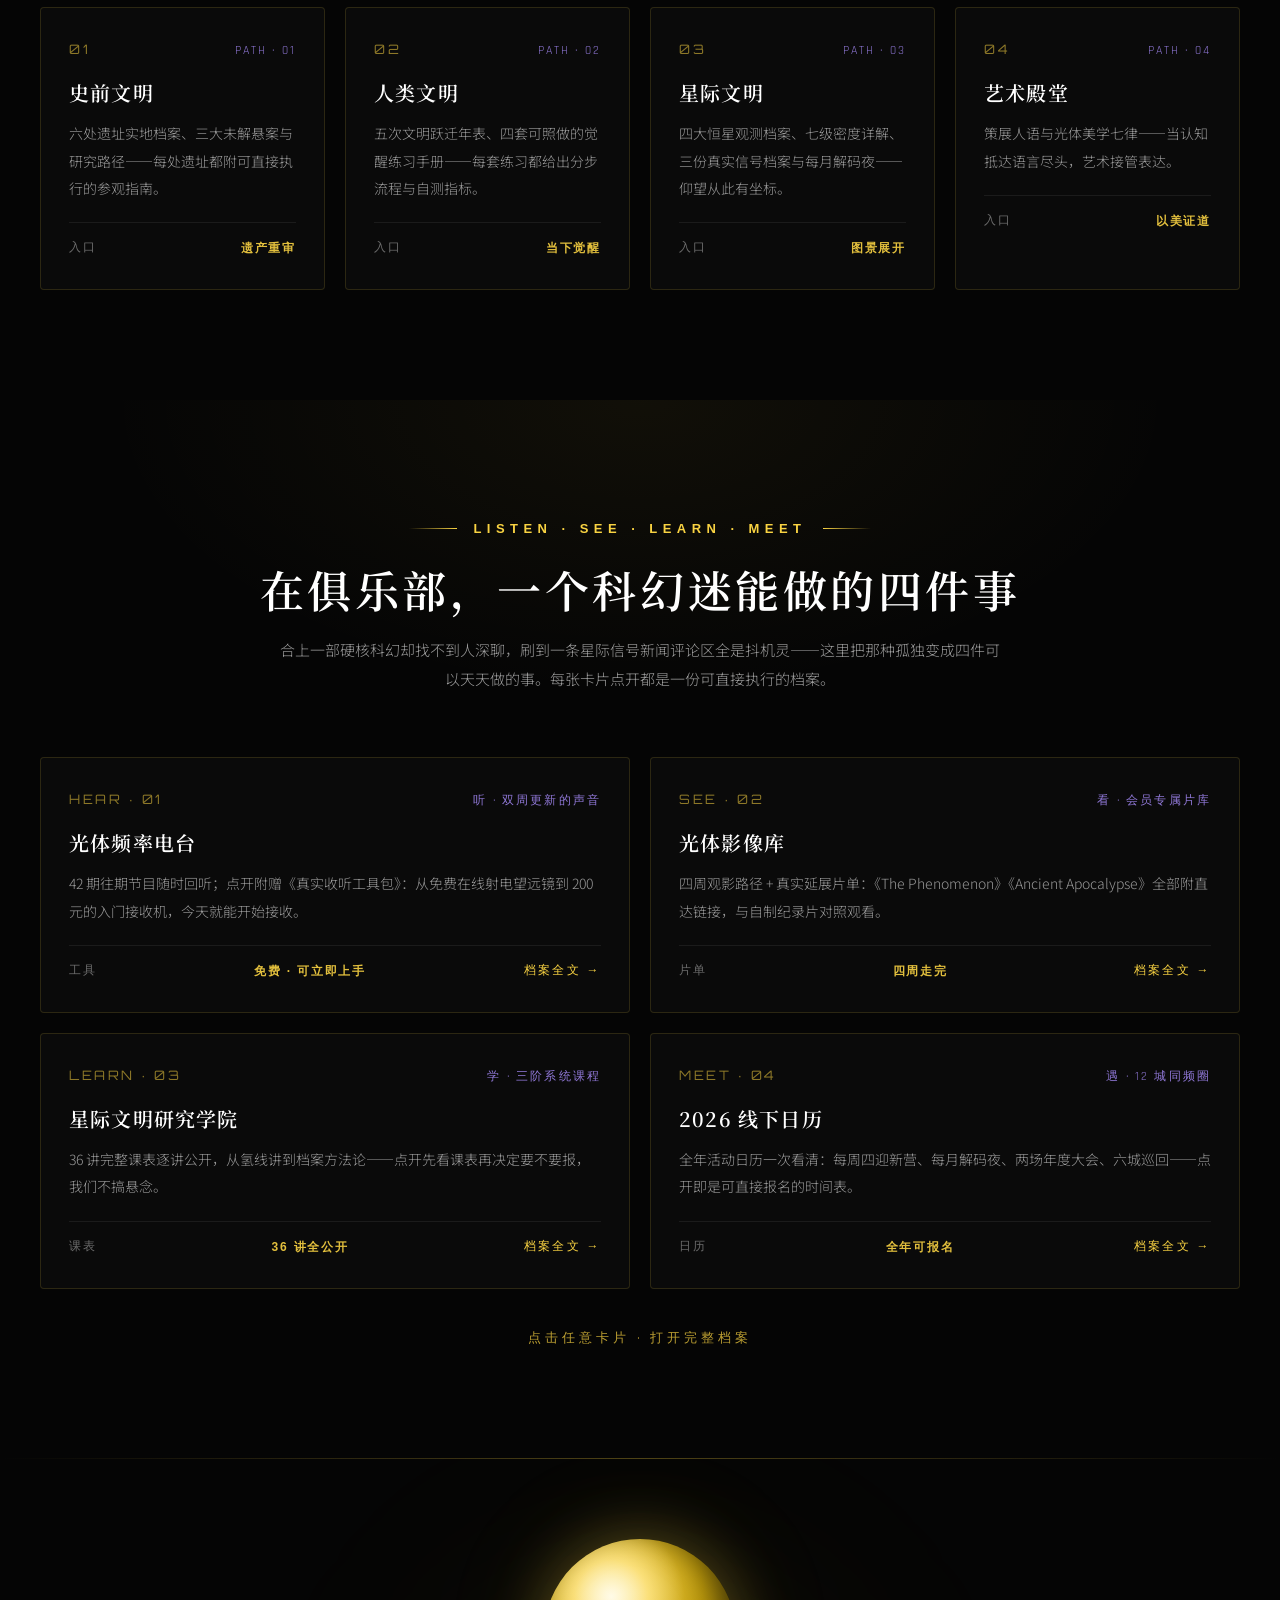
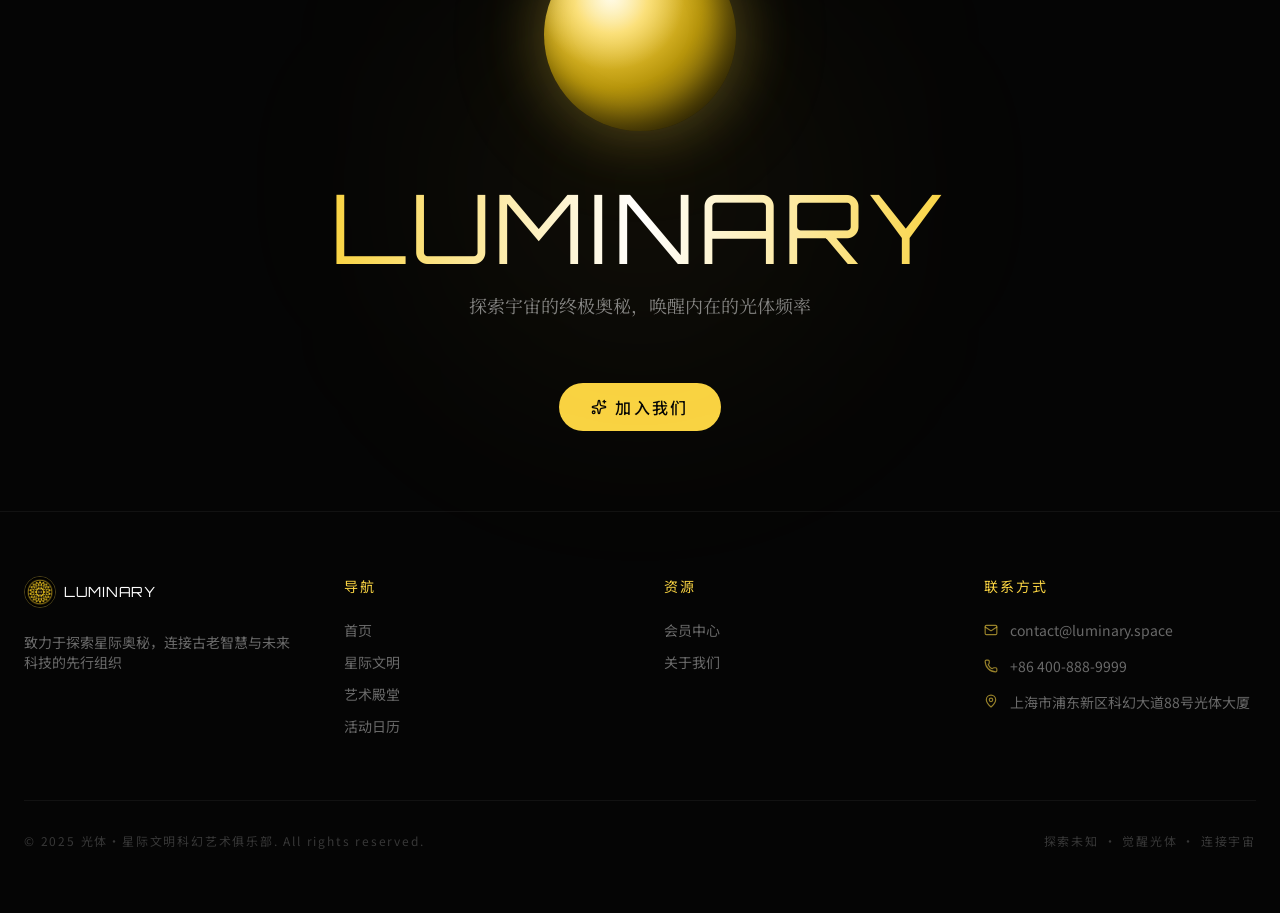
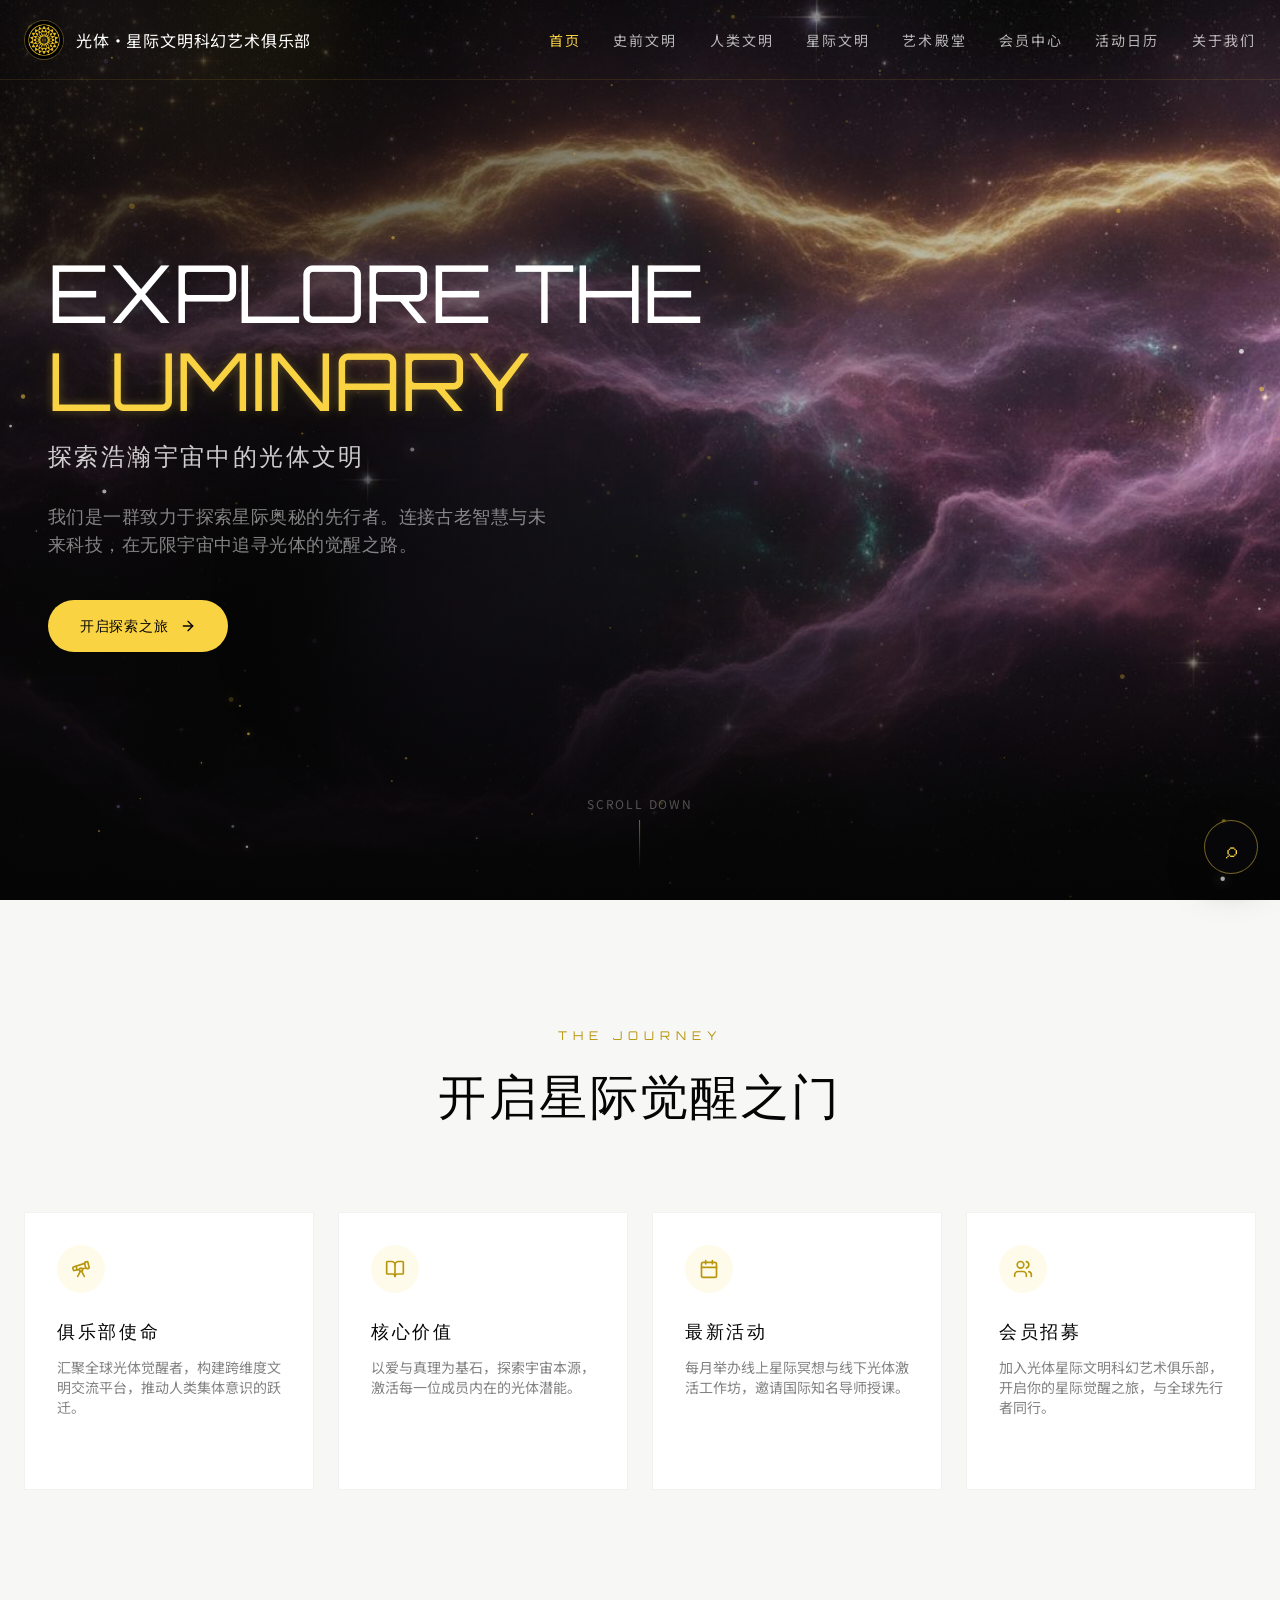
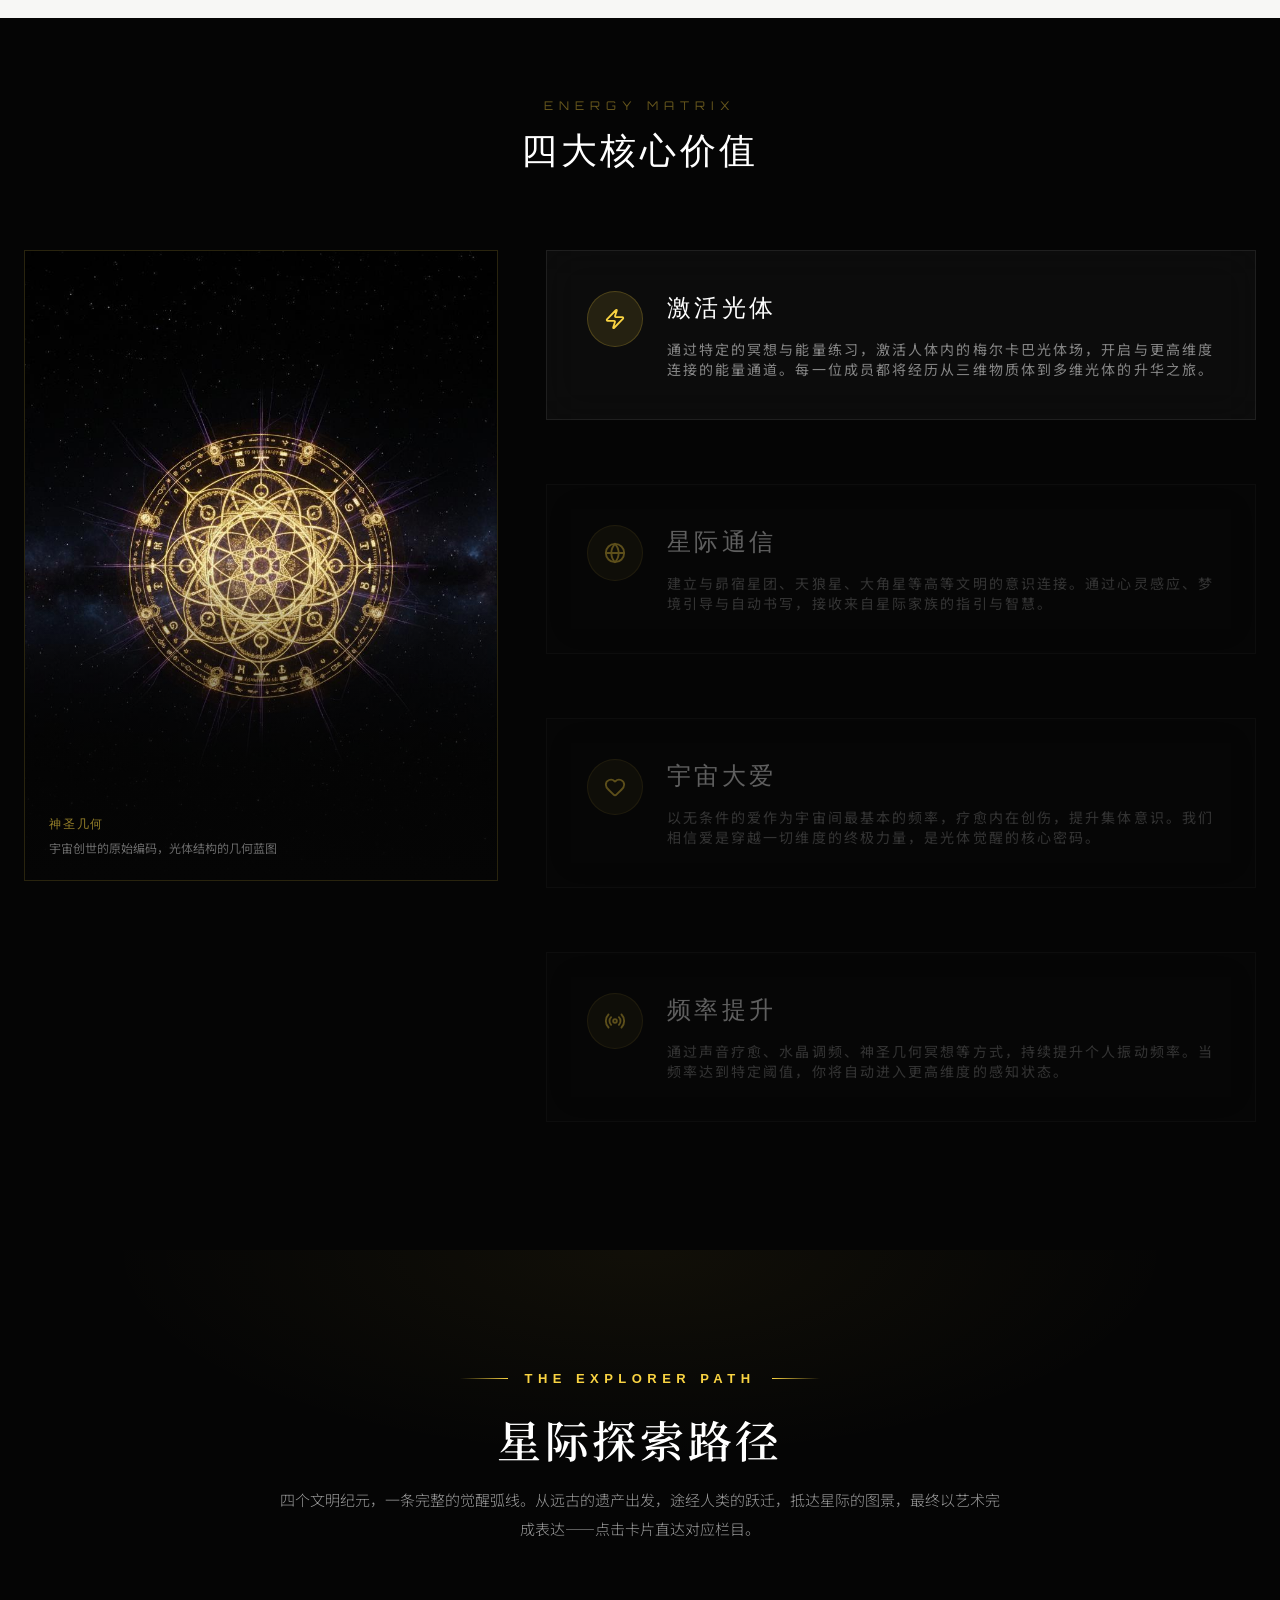
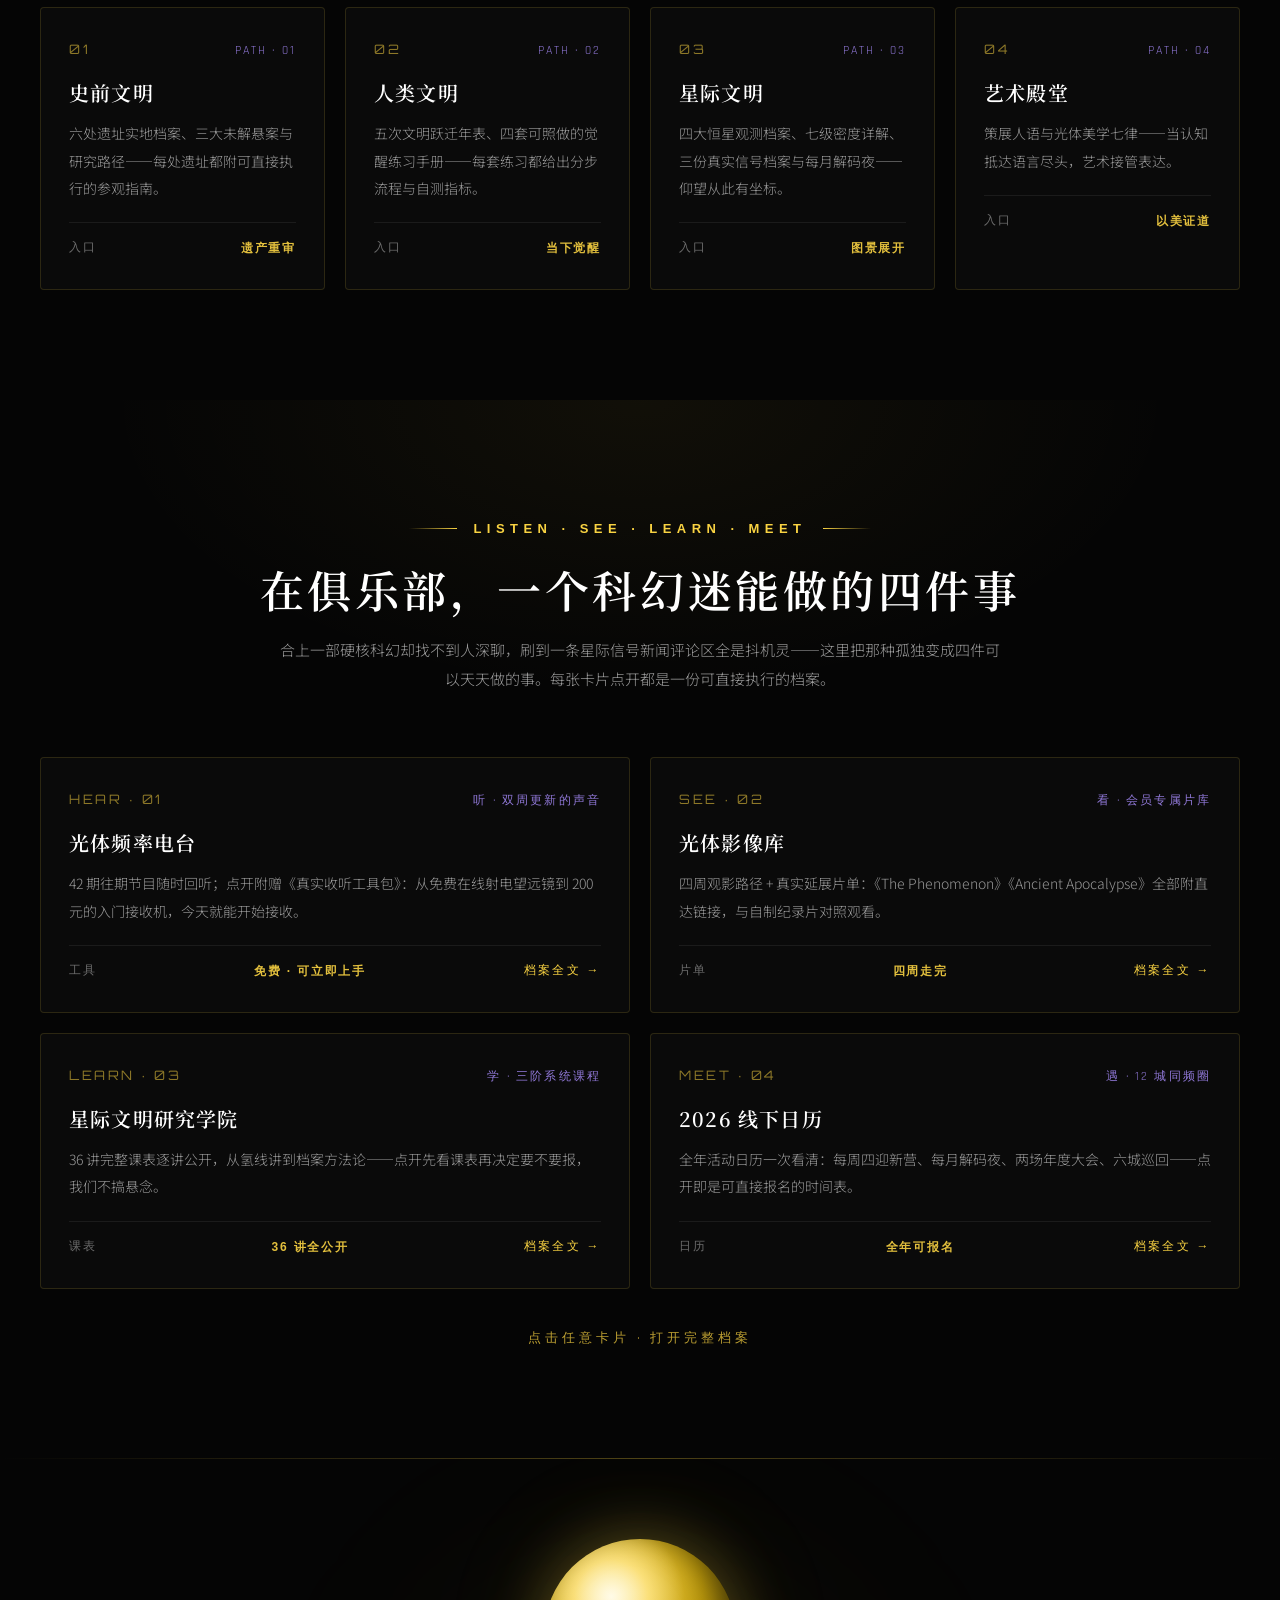
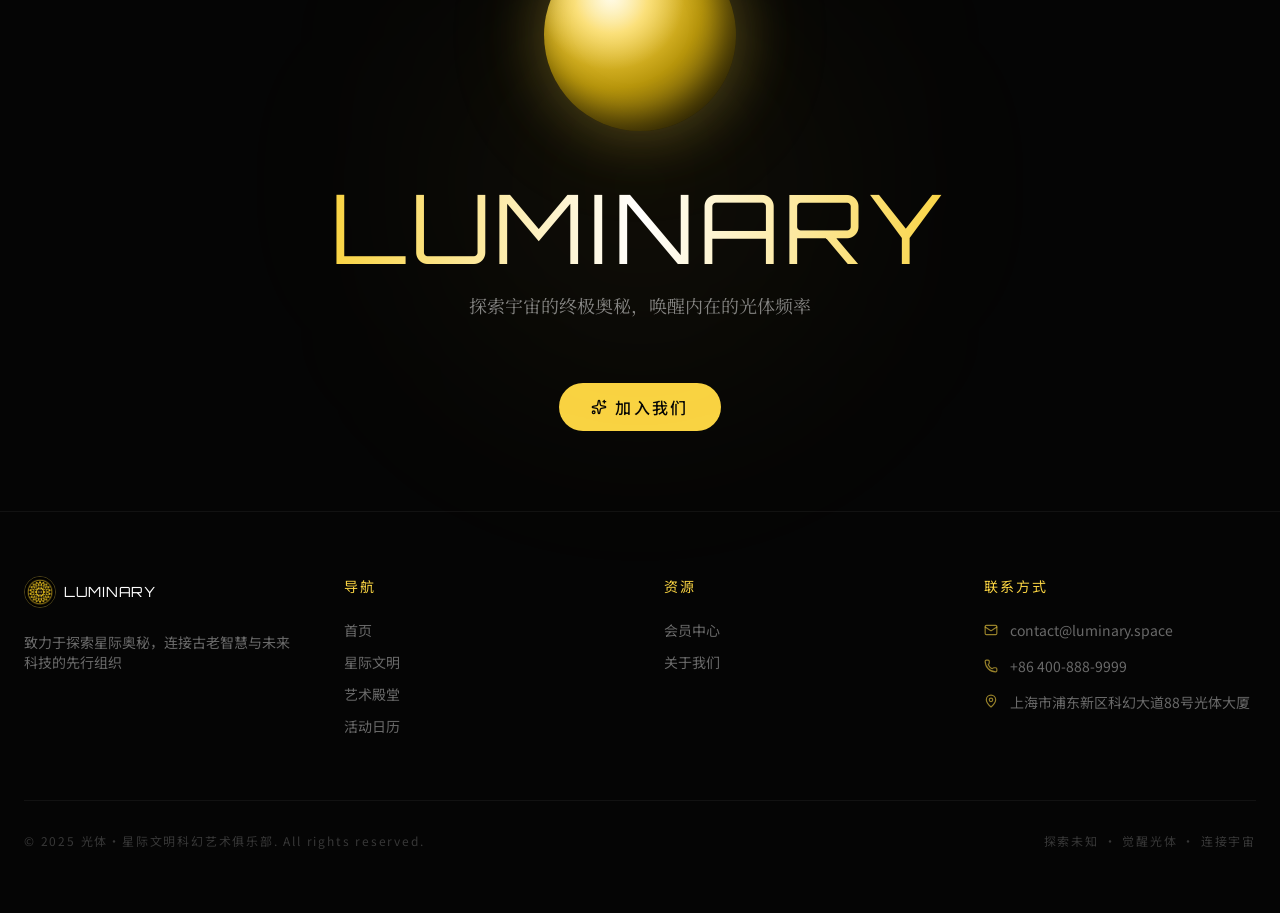
